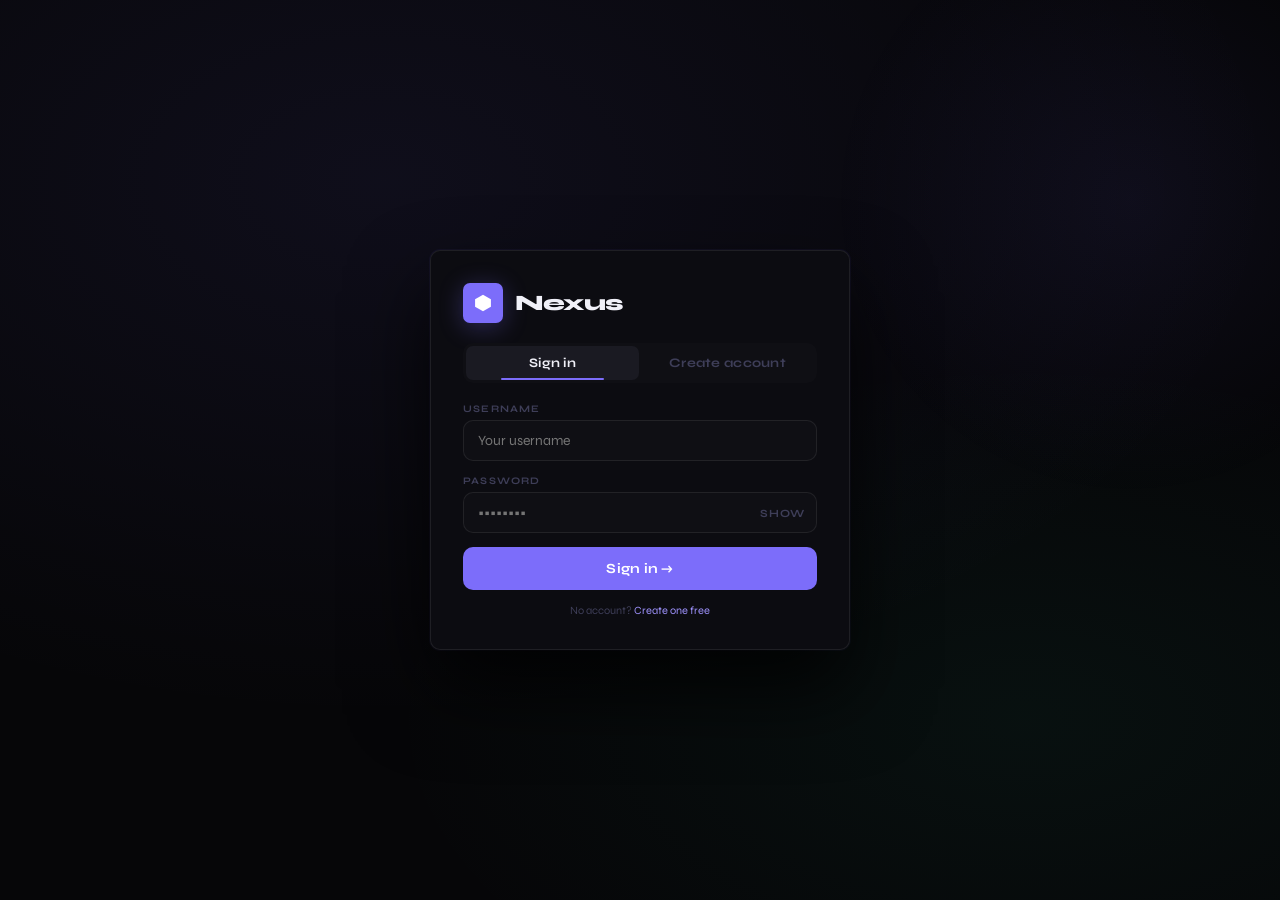
==== index.html @ 411b9c7b "Fix CSS display issue and enhance channel management" ====
<!DOCTYPE html>
<html lang="en">
<head>
<meta charset="UTF-8">
<meta name="viewport" content="width=device-width, initial-scale=1.0">
<meta name="nexus-version" content="__NEXUS_VERSION__">
<title>Nexus</title>
<link href="https://fonts.googleapis.com/css2?family=Syne:wght@400;500;600;700;800&family=DM+Mono:wght@400;500&display=swap" rel="stylesheet">
<style>
:root {
  --bg:#060608; --s1:#0b0b0f; --s2:#0f0f14; --s3:#141419; --s4:#1a1a22;
  --border:rgba(255,255,255,0.04); --border2:rgba(255,255,255,0.08);
  --accent:#7c6dfa; --accent-h:#9d91fb; --glow:rgba(124,109,250,0.2);
  --t1:#f0f0f8; --t2:#7a7a96; --t3:#3e3e58;
  --green:#2dd4a0; --red:#f06b6b; --yellow:#f5b942; --r:8px;
}
*{box-sizing:border-box;margin:0;padding:0}
html,body{height:100%;overflow:hidden}
body{font-family:'Syne',sans-serif;background:var(--bg);color:var(--t1);display:flex;height:100vh}
::-webkit-scrollbar{width:3px}::-webkit-scrollbar-track{background:transparent}::-webkit-scrollbar-thumb{background:rgba(124,109,250,.25);border-radius:9px}::-webkit-scrollbar-thumb:hover{background:rgba(124,109,250,.45)}
/* ── DEBUG OVERLAY ── */
#dbg-overlay{position:fixed;bottom:12px;right:12px;z-index:9999;width:340px;max-height:220px;background:rgba(7,7,10,.92);border:1px solid rgba(108,99,255,.35);border-radius:10px;font-family:'DM Mono',monospace;font-size:10px;color:#8888a0;overflow:hidden;display:none;flex-direction:column;pointer-events:none}
#dbg-overlay.has-logs{pointer-events:auto}
#dbg-title{padding:5px 10px;font-size:9px;font-weight:700;letter-spacing:.1em;text-transform:uppercase;color:rgba(108,99,255,.8);border-bottom:1px solid rgba(108,99,255,.15);display:flex;align-items:center;justify-content:space-between;flex-shrink:0}
#dbg-close{cursor:pointer;color:var(--t3);font-size:11px;pointer-events:auto}
#dbg-close:hover{color:var(--t1)}
#dbg-lines{overflow-y:auto;padding:6px 10px;display:flex;flex-direction:column;gap:2px;flex:1}
.dbg-line{line-height:1.5;word-break:break-all}
.dbg-line.ok{color:#34d399}.dbg-line.warn{color:#fbbf24}.dbg-line.err{color:#f87171}.dbg-line.info{color:#8888a0}

/* ══ AUTH ══ */
#auth-screen{position:fixed;inset:0;z-index:200;background:var(--bg);display:flex;align-items:center;justify-content:center;background-image:radial-gradient(ellipse 70% 60% at 30% 20%,rgba(124,109,250,0.08),transparent),radial-gradient(ellipse 50% 40% at 80% 80%,rgba(45,212,160,0.05),transparent)}
.auth-card{width:420px;max-width:94vw;background:var(--s1);border:1px solid var(--border2);border-radius:20px;padding:32px;display:flex;flex-direction:column;gap:20px;box-shadow:0 40px 80px rgba(0,0,0,.8),0 0 0 1px rgba(124,109,250,.06)}
.auth-logo{display:flex;align-items:center;gap:12px;font-size:22px;font-weight:800;letter-spacing:-1px}
.auth-mark{width:40px;height:40px;background:linear-gradient(135deg,var(--accent),#5a4de0);border-radius:12px;display:flex;align-items:center;justify-content:center;font-size:17px;font-weight:900;color:#fff;box-shadow:0 4px 24px var(--glow)}
.auth-tabs{display:flex;background:var(--s2);border-radius:10px;padding:3px;gap:2px}
.auth-tab{flex:1;padding:9px;text-align:center;font-size:13px;font-weight:700;border-radius:7px;cursor:pointer;color:var(--t3);transition:all .15s;letter-spacing:.02em}
.auth-tab.active{background:var(--s4);color:var(--t1)}
.auth-form{display:none;flex-direction:column;gap:14px}
.auth-form.show{display:flex}
.auth-lbl{font-size:10px;font-weight:700;letter-spacing:.12em;text-transform:uppercase;color:var(--t3);margin-bottom:5px}
.auth-inp{width:100%;background:var(--s2);border:1px solid var(--border2);border-radius:10px;padding:11px 14px;color:var(--t1);font-family:'Syne',sans-serif;font-size:14px;outline:none;transition:border-color .15s,box-shadow .15s}
.auth-inp:focus{border-color:rgba(124,109,250,.5);box-shadow:0 0 0 3px var(--glow)}
.pw-wrap{position:relative}
.pw-wrap .pw-tog{position:absolute;right:12px;top:50%;transform:translateY(-50%);cursor:pointer;color:var(--t3);font-size:11px;font-weight:700;transition:color .13s;user-select:none;letter-spacing:.06em;text-transform:uppercase}
.pw-wrap .pw-tog:hover{color:var(--t2)}

/* pfp upload in signup */
.pfp-upload-row{display:flex;align-items:center;gap:14px}
.pfp-preview{width:56px;height:56px;border-radius:50%;background:var(--s3);border:2px solid var(--border2);display:flex;align-items:center;justify-content:center;font-size:22px;font-weight:700;color:var(--t2);overflow:hidden;flex-shrink:0;cursor:pointer;transition:border-color .15s}
.pfp-preview:hover{border-color:var(--accent)}
.pfp-preview img{width:100%;height:100%;object-fit:cover}
.pfp-upload-info{flex:1}
.pfp-upload-info p{font-size:13px;color:var(--t2);line-height:1.5}
.pfp-upload-info span{font-size:11px;color:var(--t3)}
.pfp-btn{background:var(--s3);border:1px solid var(--border2);border-radius:6px;padding:7px 12px;font-family:'Syne',sans-serif;font-size:12px;font-weight:600;color:var(--t2);cursor:pointer;transition:all .13s;margin-top:6px;display:inline-block}
.pfp-btn:hover{background:var(--s4);color:var(--t1);border-color:var(--border2)}

.av-grid{display:flex;gap:7px;flex-wrap:wrap}
.av-opt{width:38px;height:38px;border-radius:50%;cursor:pointer;display:flex;align-items:center;justify-content:center;font-size:14px;font-weight:700;color:#fff;border:2px solid transparent;transition:all .15s;flex-shrink:0}
.av-opt:hover{transform:scale(1.08)}
.av-opt.sel{border-color:#fff;box-shadow:0 0 0 3px var(--glow)}
.auth-btn{background:linear-gradient(135deg,var(--accent),#5a4de0);color:#fff;border:none;border-radius:10px;padding:13px;font-family:'Syne',sans-serif;font-size:14px;font-weight:700;cursor:pointer;transition:all .2s;letter-spacing:.02em}
.auth-btn:hover{transform:translateY(-1px);box-shadow:0 8px 28px var(--glow)}
.auth-err{font-size:12px;color:var(--red);text-align:center;display:none;background:rgba(240,107,107,.07);border:1px solid rgba(240,107,107,.2);border-radius:8px;padding:8px 12px}
.auth-err.show{display:block}
.auth-hint{font-size:11px;color:var(--t3);text-align:center}
.auth-hint a{color:var(--accent-h);cursor:pointer}
.auth-hint a:hover{text-decoration:underline}


/* ── PROFILE PAGE — full centered modal overlay ── */
#profile-page{position:fixed;inset:0;z-index:170;background:rgba(0,0,0,.72);backdrop-filter:blur(6px);display:none;align-items:center;justify-content:center}
#profile-page.open{display:flex}
.profile-page-card{width:500px;max-width:96vw;max-height:90vh;background:var(--s1);border:1px solid var(--border2);border-radius:20px;overflow:hidden;display:flex;flex-direction:column;box-shadow:0 40px 100px rgba(0,0,0,.7)}
.pp-banner{height:140px;position:relative;flex-shrink:0}
.pp-banner-grad{position:absolute;inset:0}
.pp-close{position:absolute;top:12px;right:12px;width:30px;height:30px;border-radius:50%;background:rgba(0,0,0,.5);border:none;color:#fff;cursor:pointer;display:flex;align-items:center;justify-content:center;font-size:16px;transition:background .13s;z-index:2}
.pp-close:hover{background:rgba(0,0,0,.8)}
.pp-av-wrap{position:relative;padding:0 24px;margin-top:-48px;margin-bottom:6px;display:flex;align-items:flex-end;justify-content:space-between;flex-shrink:0}
.pp-av{width:90px;height:90px;border-radius:50%;border:5px solid var(--s1);background:var(--s3);display:flex;align-items:center;justify-content:center;font-size:34px;font-weight:700;color:#fff;overflow:hidden;flex-shrink:0}
.pp-av img{width:100%;height:100%;object-fit:cover}
.pp-body{padding:0 24px 20px;overflow-y:auto;flex:1}
.pp-name{font-size:22px;font-weight:800;letter-spacing:-.4px;line-height:1.2}
.pp-tag{font-size:11px;color:var(--t3);font-family:'DM Mono',monospace;margin-bottom:10px}
.pp-badges{display:flex;gap:5px;flex-wrap:wrap;margin-bottom:14px}
.pp-badge{font-size:10px;font-weight:700;padding:3px 8px;border-radius:99px;letter-spacing:.05em}
.pp-section{margin-bottom:16px}
.pp-section-title{font-size:10px;font-weight:700;letter-spacing:.1em;text-transform:uppercase;color:var(--t3);margin-bottom:6px}
.pp-bio{font-size:13px;color:var(--t2);line-height:1.65;white-space:pre-wrap;word-break:break-word;background:var(--s2);border-radius:8px;padding:10px 12px}
.pp-socials{display:flex;flex-direction:column;gap:5px}
.pp-social{display:flex;align-items:center;gap:8px;font-size:13px;color:var(--t2);background:var(--s2);padding:8px 12px;border-radius:8px;text-decoration:none;transition:all .12s;border:1px solid var(--border)}
.pp-social:hover{border-color:var(--accent);color:var(--accent)}
.pp-actions{display:flex;gap:8px;padding:16px 24px 22px;border-top:1px solid var(--border);flex-shrink:0}
.pp-sep{height:1px;background:var(--border);margin:4px 0 16px}
/* ── USER HOVER POPUP ── */
.user-hover-popup{position:fixed;z-index:500;width:260px;background:var(--s1);border:1px solid var(--border2);border-radius:14px;box-shadow:0 16px 60px rgba(0,0,0,.7);overflow:hidden;pointer-events:none;opacity:0;transform:translateY(6px);transition:opacity .14s,transform .14s}
.user-hover-popup.show{opacity:1;transform:translateY(0);pointer-events:auto}
.uhp-banner{height:60px;position:relative;flex-shrink:0}
.uhp-av{width:52px;height:52px;border-radius:50%;border:3px solid var(--s1);position:absolute;bottom:-26px;left:14px;background:var(--s3);display:flex;align-items:center;justify-content:center;font-size:20px;font-weight:700;color:#fff;overflow:hidden}
.uhp-av img{width:100%;height:100%;object-fit:cover}
.uhp-body{padding:32px 14px 12px}
.uhp-name{font-size:15px;font-weight:800;letter-spacing:-.3px}
.uhp-tag{font-size:10px;color:var(--t3);font-family:'DM Mono',monospace;margin-bottom:6px}
.uhp-badges{display:flex;gap:4px;flex-wrap:wrap;margin-bottom:8px}
.uhp-bio{font-size:12px;color:var(--t2);line-height:1.5;margin-bottom:10px;max-height:50px;overflow:hidden}
.uhp-view-btn{width:100%;background:var(--s3);border:1px solid var(--border2);border-radius:6px;padding:6px;font-family:'Syne',sans-serif;font-size:12px;font-weight:600;color:var(--t2);cursor:pointer;transition:all .12s}
.uhp-view-btn:hover{background:var(--accent);color:#fff;border-color:transparent}
/* DM textarea fix */
#dm-msg-in{flex:1;background:transparent;border:none;outline:none;color:var(--t1);font-family:'Syne',sans-serif;font-size:13.5px;resize:none;max-height:120px;line-height:1.5;padding:5px 0}
#dm-msg-in::placeholder{color:var(--t3)}
#dm-inp-wrap .inp-box{background:var(--s3);border:1px solid var(--border2);border-radius:var(--r);transition:border-color .15s,box-shadow .15s}
#dm-inp-wrap .inp-box:focus-within{border-color:var(--accent);box-shadow:0 0 0 3px var(--glow)}
#dm-inp-wrap .inp-row{display:flex;align-items:flex-end;gap:6px;padding:7px 10px}
/* Voice call bar (persistent, like voice channel bar) */
#vcall-bar{display:none;padding:8px 14px;background:rgba(108,99,255,.08);border-bottom:1px solid rgba(108,99,255,.2);flex-shrink:0;width:100%}
#vcall-bar.active{display:block}
.vcall-bar-row{display:flex;align-items:center;gap:8px}
.vcall-bar-dot{width:8px;height:8px;border-radius:50%;background:var(--accent);animation:blink 1.5s infinite;flex-shrink:0}
.vcall-bar-label{font-size:11px;font-weight:700;color:var(--accent)}
.vcall-bar-timer{font-size:10px;color:var(--t3);font-family:'DM Mono',monospace;margin-left:4px}
.vcall-bar-members{display:flex;flex-wrap:wrap;gap:5px;margin-top:6px}
.vcall-member-pip{display:flex;align-items:center;gap:4px;background:var(--s3);border:1px solid var(--border);border-radius:99px;padding:3px 8px 3px 4px}
.vcall-pip-av{width:18px;height:18px;border-radius:50%;display:flex;align-items:center;justify-content:center;font-size:9px;font-weight:700;color:#fff;flex-shrink:0;overflow:hidden}
.vcall-pip-av img{width:100%;height:100%;object-fit:cover}
.vcall-pip-nm{font-size:11px;font-weight:600;color:var(--t2)}
.vcall-pip-muted{font-size:10px;opacity:.7}

/* ══ APP ══ */
#app{display:flex;height:100vh;width:100%;opacity:0;transition:opacity .35s}
#app.vis{opacity:1}

/* RAIL */
#rail{width:64px;flex-shrink:0;background:var(--bg);border-right:1px solid var(--border);display:flex;flex-direction:column;align-items:center;padding:12px 0;gap:2px;overflow-y:auto}
.r-logo{width:40px;height:40px;background:linear-gradient(135deg,var(--accent),#5a4de0);border-radius:14px;display:flex;align-items:center;justify-content:center;font-size:16px;font-weight:900;color:#fff;margin-bottom:6px;flex-shrink:0;cursor:pointer;box-shadow:0 4px 20px var(--glow);transition:transform .15s}
.r-logo:hover{transform:scale(1.05)}
.r-sep{width:28px;height:1px;background:var(--border2);margin:5px 0;flex-shrink:0;opacity:.6}
.sv-ic{width:40px;height:40px;border-radius:14px;flex-shrink:0;display:flex;align-items:center;justify-content:center;cursor:pointer;font-size:11px;font-weight:800;color:var(--t2);background:var(--s2);border:1px solid var(--border);transition:all .18s;position:relative;overflow:hidden;letter-spacing:-.5px}
.sv-ic img{width:100%;height:100%;object-fit:cover;border-radius:inherit}
.sv-ic:hover{border-radius:10px;color:var(--t1);background:var(--s3);border-color:var(--border2)}
.sv-ic.act{border-radius:10px;border-color:rgba(124,109,250,.4);color:#fff;background:var(--s3);box-shadow:0 4px 16px var(--glow)}
.sv-pip{position:absolute;left:-8px;top:50%;transform:translateY(-50%) scaleX(0);width:3px;border-radius:0 4px 4px 0;background:var(--t1);transition:all .16s;z-index:2}
.sv-ic:hover .sv-pip{transform:translateY(-50%) scaleX(1);height:8px}
.sv-ic.act .sv-pip{transform:translateY(-50%) scaleX(1);height:20px;background:var(--accent-h)}
.sv-add{width:40px;height:40px;border-radius:14px;border:1.5px dashed var(--border2);display:flex;align-items:center;justify-content:center;cursor:pointer;color:var(--t3);font-size:18px;transition:all .16s;flex-shrink:0}
.sv-add:hover{border-color:var(--accent);color:var(--accent);border-radius:10px;background:rgba(124,109,250,.06)}
.r-discover{width:40px;height:40px;border-radius:14px;border:1px solid var(--border);display:flex;align-items:center;justify-content:center;cursor:pointer;color:var(--t3);font-size:16px;transition:all .16s;flex-shrink:0;background:transparent}
.r-discover:hover{border-color:transparent;color:var(--t2);background:var(--s3);border-radius:10px}
.r-discover.act{background:var(--accent);border-color:transparent;color:#fff;border-radius:10px;box-shadow:0 4px 16px var(--glow)}

/* SIDEBAR */
#sidebar{width:224px;flex-shrink:0;background:var(--s1);border-right:1px solid var(--border);display:flex;flex-direction:column}
.sv-hd{padding:14px 14px 10px;border-bottom:1px solid var(--border);display:flex;align-items:center;justify-content:space-between;cursor:pointer;transition:background .12s}
.sv-hd:hover{background:rgba(255,255,255,.02)}
.sv-hd-name{font-size:13px;font-weight:800;letter-spacing:-.3px;white-space:nowrap;overflow:hidden;text-overflow:ellipsis}
.ch-list{flex:1;overflow-y:auto;padding:6px 0}
.ch-cat{padding:16px 12px 4px;font-size:9px;font-weight:700;letter-spacing:.14em;text-transform:uppercase;color:var(--t3);display:flex;align-items:center;justify-content:space-between}
.cat-add{font-size:14px;opacity:0;transition:opacity .12s;padding:2px;cursor:pointer}
.ch-cat:hover .cat-add{opacity:1}
.ch-it{padding:5px 10px 5px 12px;margin:1px 6px;border-radius:8px;display:flex;align-items:center;gap:6px;cursor:pointer;color:var(--t3);font-size:13px;font-weight:600;transition:background .1s,color .1s,transform .1s}
.ch-it:hover{background:rgba(255,255,255,.04);color:var(--t2);transform:translateX(2px)}
.ch-it.act{background:rgba(124,109,250,.1);color:var(--t1);border:1px solid rgba(124,109,250,.12);transform:translateX(0)}
.ch-it .ico{font-size:12px;color:var(--t3);flex-shrink:0}
.ch-it.act .ico{color:var(--accent-h)}
.un-dot{margin-left:auto;width:7px;height:7px;border-radius:50%;background:var(--accent);display:none;flex-shrink:0}
.ch-it.unread .un-dot{display:block}
.ch-it.unread{color:var(--t1)}
.ch-del-btn{opacity:0;font-size:11px;cursor:pointer;padding:0 2px;transition:opacity .12s;margin-left:2px;color:var(--t3)}
.ch-del-btn:hover{color:var(--red)}
.ch-it:hover .ch-del-btn{opacity:1}
.u-panel{padding:8px;border-top:1px solid var(--border);background:var(--bg);display:flex;align-items:center;gap:8px}
.u-av{width:32px;height:32px;border-radius:50%;display:flex;align-items:center;justify-content:center;font-size:13px;font-weight:700;color:#fff;flex-shrink:0;position:relative;overflow:hidden;cursor:pointer;transition:opacity .12s}
.u-av:hover{opacity:.85}
.u-av img{width:100%;height:100%;object-fit:cover}
.u-dot{position:absolute;bottom:0;right:0;width:9px;height:9px;background:var(--green);border:2px solid var(--bg);border-radius:50%}
.u-dot.idle{background:var(--yellow)}
.u-dot.dnd{background:var(--red)}
.u-dot.invisible{background:var(--t3)}
.status-menu{position:absolute;bottom:52px;left:8px;background:var(--s3);border:1px solid var(--border2);border-radius:12px;padding:5px;z-index:200;min-width:160px;box-shadow:0 12px 40px rgba(0,0,0,.6);display:none}
.status-menu.open{display:block}
.status-opt{padding:8px 10px;font-size:13px;font-weight:600;display:flex;align-items:center;gap:8px;cursor:pointer;border-radius:7px;transition:background .12s}
.status-opt:hover{background:var(--s4)}
.status-dot{width:10px;height:10px;border-radius:50%;flex-shrink:0}
/* pinned messages */
.pin-btn{opacity:0;transition:opacity .12s}
.msg:hover .pin-btn{opacity:1}
.pinned-bar{padding:6px 14px;background:rgba(251,191,36,.06);border-bottom:1px solid rgba(251,191,36,.15);font-size:11px;color:var(--yellow);display:none;align-items:center;gap:6px;cursor:pointer}
.pinned-bar.show{display:flex}
/* invite modal */
.invite-box{background:var(--s3);border:1px solid var(--border2);border-radius:8px;padding:10px 12px;font-family:'DM Mono',monospace;font-size:12px;color:var(--t1);word-break:break-all;margin-bottom:10px}
/* voice message */
.vm-msg{background:var(--s3);border:1px solid var(--border2);border-radius:8px;padding:8px 12px;display:flex;align-items:center;gap:10px;max-width:240px;cursor:pointer}
.vm-play{width:30px;height:30px;border-radius:50%;background:var(--accent);display:flex;align-items:center;justify-content:center;flex-shrink:0;color:#fff}
.vm-wave{flex:1;height:32px;opacity:.7}
.vm-dur{font-size:11px;color:var(--t3);font-family:'DM Mono',monospace}
@keyframes blink{0%,100%{opacity:1}50%{opacity:.3}}
/* friends */
.friend-row{display:flex;align-items:center;gap:10px;padding:8px 0;border-bottom:1px solid var(--border)}
.friend-row:last-child{border-bottom:none}
.friend-av{width:36px;height:36px;border-radius:50%;display:flex;align-items:center;justify-content:center;font-weight:700;font-size:14px;flex-shrink:0;overflow:hidden;position:relative}
.friend-av img{width:100%;height:100%;object-fit:cover}
.friend-status{position:absolute;bottom:0;right:0;width:9px;height:9px;border-radius:50%;border:2px solid var(--bg)}
.friend-name{font-size:14px;font-weight:600;flex:1}
.friend-tag{font-size:11px;color:var(--t3);font-family:'DM Mono',monospace}
/* notifications */
.notif-item{padding:10px 14px;border-bottom:1px solid var(--border);cursor:pointer;transition:background .12s;font-size:13px}
.notif-item:hover{background:var(--s2)}
.notif-item.unread{background:rgba(108,99,255,.06)}
.notif-icon{font-size:18px;flex-shrink:0}
/* notif badge */
.notif-badge,.fr-badge{position:absolute;top:-2px;right:-2px;width:8px;height:8px;border-radius:50%;background:var(--red);border:2px solid var(--bg)}
/* shorts feed */
.short-wrap{display:flex;scroll-snap-align:start;flex-shrink:0;width:100%;aspect-ratio:9/16;position:relative}
/* card clips only the media, not the actions */
.short-card{flex:1;position:relative;background:#000;display:flex;align-items:center;justify-content:center;overflow:visible;border-radius:0}
.short-card-media{position:absolute;inset:0;overflow:hidden;border-radius:inherit}
.short-card iframe,.short-card video{width:100%;height:100%;object-fit:cover;border:none;display:block}
.short-overlay{position:absolute;bottom:0;left:0;right:0;padding:16px 18px 72px;background:linear-gradient(transparent,rgba(0,0,0,.85));color:#fff;pointer-events:none;z-index:2}
.short-caption{font-size:14px;font-weight:600;line-height:1.4;margin-bottom:4px;text-shadow:0 1px 4px rgba(0,0,0,.8)}
.short-author{font-size:12px;opacity:.75;font-family:'DM Mono',monospace;text-shadow:0 1px 3px rgba(0,0,0,.8)}
/* Actions: inside card, absolutely right-edge, outside overflow */
.short-actions{position:absolute;right:-60px;top:50%;transform:translateY(-50%);display:flex;flex-direction:column;gap:8px;align-items:center;z-index:30}
.short-action-btn{display:flex;align-items:center;justify-content:center;cursor:pointer;transition:transform .15s cubic-bezier(.34,1.4,.64,1);background:rgba(15,15,20,.75);border-radius:50%;width:46px;height:46px;border:1px solid rgba(255,255,255,.12);backdrop-filter:blur(8px);color:#fff}
.short-action-btn:hover{transform:scale(1.12);background:rgba(255,255,255,.18)}
.short-action-btn:active{transform:scale(.9)}
.short-action-count{font-size:11px;font-weight:700;color:rgba(255,255,255,.8);letter-spacing:.02em;text-align:center;min-width:40px;margin-bottom:6px}
/* Progress dots */
.shorts-progress{position:absolute;right:4px;top:50%;transform:translateY(-50%);display:flex;flex-direction:column;gap:4px;z-index:10}
.shorts-prog-dot{width:3px;height:3px;border-radius:99px;background:rgba(255,255,255,.35);transition:all .2s;cursor:pointer}
.shorts-prog-dot.act{height:16px;background:#fff}
.short-caption{font-size:14px;font-weight:600;margin-bottom:4px;text-shadow:0 1px 3px rgba(0,0,0,.5)}
.short-author{font-size:12px;opacity:.8}
/* search results */
.search-result{background:var(--s3);border:1px solid var(--border);border-radius:8px;padding:10px 12px;cursor:pointer;transition:background .12s}
.search-result:hover{background:var(--s4)}
.search-result-meta{font-size:11px;color:var(--t3);margin-bottom:4px}
.search-result-text{font-size:13px;color:var(--t2)}
.search-highlight{background:rgba(251,191,36,.3);color:var(--t1);border-radius:2px;padding:0 2px}
/* custom emoji */
.custom-em{width:48px;height:48px;border-radius:6px;cursor:pointer;object-fit:cover;border:1px solid var(--border)}
.custom-em:hover{border-color:var(--accent)}
/* fr-badge inline */
#rail-friends{position:relative}
#rail-notifs{position:relative}
.u-name{font-size:13px;font-weight:700;white-space:nowrap;overflow:hidden;text-overflow:ellipsis}
.u-tag{font-size:10px;color:var(--t3);font-family:'DM Mono',monospace}
.u-acts{display:flex;gap:2px;margin-left:auto}
.ib{width:26px;height:26px;border-radius:5px;border:none;background:transparent;display:flex;align-items:center;justify-content:center;cursor:pointer;color:var(--t2);transition:all .12s}
.ib:hover{background:var(--s3);color:var(--t1)}

/* MAIN */
#main{flex:1;display:flex;flex-direction:column;min-width:0;background:var(--s1)}
.ch-hd{height:50px;border-bottom:1px solid var(--border);flex-shrink:0;display:flex;align-items:center;padding:0 16px;gap:10px;background:var(--s1)}
.ch-hd-nm{font-size:14px;font-weight:800;display:flex;align-items:center;gap:6px;letter-spacing:-.3px}
.ch-hd-nm .hash{color:var(--accent);font-size:16px;opacity:.6}
.ch-div{width:1px;height:18px;background:var(--border2)}
.ch-hd-desc{font-size:12px;color:var(--t2);font-weight:500}
.ch-hd-acts{margin-left:auto;display:flex;gap:3px}

#welcome{flex:1;display:flex;flex-direction:column;align-items:center;justify-content:center;gap:10px;color:var(--t3);text-align:center;padding:40px}
.wl-icon{font-size:44px;margin-bottom:6px}
.wl-title{font-size:20px;font-weight:800;color:var(--t2);letter-spacing:-.5px}
.wl-sub{font-size:13px;line-height:1.7;max-width:280px}

/* ══ DISCOVER ══ */
#discover{flex:1;display:none;flex-direction:column;overflow:hidden}
#discover.show{display:flex}
.disc-hd{padding:24px 24px 0;flex-shrink:0}
.disc-hd h1{font-size:22px;font-weight:800;letter-spacing:-.5px;margin-bottom:4px}
.disc-hd p{font-size:13px;color:var(--t2);margin-bottom:16px}
.disc-search-row{display:flex;gap:10px;margin-bottom:0}
.disc-search{flex:1;background:var(--s3);border:1px solid var(--border2);border-radius:var(--r);padding:10px 14px 10px 38px;color:var(--t1);font-family:'Syne',sans-serif;font-size:14px;outline:none;transition:border-color .15s,box-shadow .15s;background-image:url("data:image/svg+xml,%3Csvg xmlns='http://www.w3.org/2000/svg' width='16' height='16' fill='none' stroke='%23505068' stroke-width='2' viewBox='0 0 24 24'%3E%3Ccircle cx='11' cy='11' r='8'/%3E%3Cline x1='21' y1='21' x2='16.65' y2='16.65'/%3E%3C/svg%3E");background-repeat:no-repeat;background-position:12px center}
.disc-search:focus{border-color:var(--accent);box-shadow:0 0 0 3px var(--glow)}
.disc-search::placeholder{color:var(--t3)}
.disc-filters{display:flex;gap:6px;padding:14px 24px;flex-shrink:0;border-bottom:1px solid var(--border)}
.disc-filter{padding:5px 12px;border-radius:99px;font-size:12px;font-weight:600;cursor:pointer;color:var(--t3);background:var(--s3);border:1px solid var(--border);transition:all .13s}
.disc-filter:hover{color:var(--t2);border-color:var(--border2)}
.disc-filter.active{background:var(--glow);border-color:var(--accent);color:var(--accent-h)}
.disc-body{flex:1;overflow-y:auto;padding:20px 24px}
.disc-section-title{font-size:11px;font-weight:700;letter-spacing:.1em;text-transform:uppercase;color:var(--t3);margin-bottom:12px}
.disc-grid{display:grid;grid-template-columns:repeat(auto-fill,minmax(220px,1fr));gap:12px;margin-bottom:28px}
.disc-card{background:var(--s2);border:1px solid var(--border);border-radius:12px;overflow:hidden;cursor:pointer;transition:all .15s;display:flex;flex-direction:column}
.disc-card:hover{border-color:var(--border2);transform:translateY(-2px);box-shadow:0 8px 24px rgba(0,0,0,.3)}
.disc-card-banner{height:64px;background:linear-gradient(135deg,var(--s3),var(--s4));flex-shrink:0;position:relative;overflow:hidden}
.disc-card-banner-img{width:100%;height:100%;object-fit:cover}
.disc-card-body{padding:12px;flex:1;display:flex;flex-direction:column;gap:6px}
.disc-card-header{display:flex;align-items:flex-end;gap:8px;margin-top:-26px;margin-bottom:4px}
.disc-card-icon{width:42px;height:42px;border-radius:10px;border:3px solid var(--s2);display:flex;align-items:center;justify-content:center;font-size:16px;font-weight:700;color:#fff;flex-shrink:0;overflow:hidden;background:var(--s3)}
.disc-card-icon img{width:100%;height:100%;object-fit:cover}
.disc-card-name{font-size:14px;font-weight:700;letter-spacing:-.2px}
.disc-card-desc{font-size:12px;color:var(--t2);line-height:1.5;flex:1}
.disc-card-footer{display:flex;align-items:center;justify-content:space-between;margin-top:6px}
.disc-card-members{font-size:11px;color:var(--t3);display:flex;align-items:center;gap:4px}
.disc-card-members::before{content:'';display:inline-block;width:6px;height:6px;border-radius:50%;background:var(--green)}
.disc-join-btn{padding:5px 12px;border-radius:6px;font-size:12px;font-weight:700;background:var(--accent);color:#fff;border:none;cursor:pointer;font-family:'Syne',sans-serif;transition:all .13s}
.disc-join-btn:hover{background:var(--accent-h)}
.disc-join-btn.joined{background:var(--s3);color:var(--t2);border:1px solid var(--border)}
.disc-empty{text-align:center;padding:60px 20px;color:var(--t3)}
.disc-empty-icon{font-size:36px;margin-bottom:12px;opacity:.5}
.disc-empty-text{font-size:14px;color:var(--t2);font-weight:600;margin-bottom:6px}
.disc-empty-sub{font-size:12px}

/* CHAT */
#chat-wrap{flex:1;display:none;flex-direction:column;min-height:0}
#chat-wrap.show{display:flex}
#msgs{flex:1;overflow-y:auto;padding:16px 14px;display:flex;flex-direction:column!important;gap:1px;transition:opacity .1s}
#msgs.switching{opacity:0}
.day-sep{display:flex;align-items:center;gap:10px;margin:16px 0 8px;font-size:9px;font-weight:700;letter-spacing:.1em;text-transform:uppercase;color:var(--t3)}
.day-sep::before,.day-sep::after{content:'';flex:1;height:1px;background:var(--border)}
.msg{display:flex;gap:10px;padding:4px 10px;border-radius:8px;transition:background .12s;position:relative}
.msg:hover{background:rgba(255,255,255,.025)}
.msg:hover .m-acts{opacity:1}
.msg.new{animation:msgIn .18s cubic-bezier(.2,.8,.4,1) both}
.m-acts{position:absolute;right:8px;top:-14px;display:flex;gap:2px;background:var(--s3);border:1px solid var(--border2);border-radius:8px;padding:3px;opacity:0;transition:opacity .12s;z-index:5;box-shadow:0 4px 16px rgba(0,0,0,.4)}
.ma{width:26px;height:26px;border-radius:5px;display:flex;align-items:center;justify-content:center;cursor:pointer;color:var(--t2);font-size:14px;transition:all .12s}
.ma:hover{background:var(--s4);color:var(--t1)}
.msg.grouped .m-av{visibility:hidden}
.m-av{width:34px;height:34px;border-radius:50%;flex-shrink:0;display:flex;align-items:center;justify-content:center;font-size:13px;font-weight:700;color:#fff;align-self:flex-start;margin-top:2px;overflow:hidden;cursor:pointer}
.m-av img{width:100%;height:100%;object-fit:cover}
.m-body{flex:1;min-width:0}
.m-head{display:flex;align-items:baseline;gap:8px;margin-bottom:2px}
.m-auth{font-size:13px;font-weight:500;cursor:pointer;letter-spacing:-.1px;font-family:'DM Mono',monospace}
.m-auth:hover{text-decoration:underline}
.m-time{font-size:10px;color:var(--t3);font-family:'DM Mono',monospace}
.m-you{display:inline-block;background:rgba(124,109,250,.2);color:var(--accent-h);font-size:9px;font-weight:700;padding:1px 6px;border-radius:5px;vertical-align:middle;margin-left:4px;letter-spacing:.06em;text-transform:uppercase;border:1px solid rgba(124,109,250,.25)}
.m-txt{font-size:13.5px;color:var(--t1);line-height:1.6;word-break:break-word}
.m-edited{font-size:10px;color:var(--t3);margin-left:6px;font-style:italic}
.m-txt .mention{color:#b4a8ff;background:rgba(124,109,250,.15);padding:1px 4px;border-radius:4px;cursor:pointer;font-weight:600}
.m-txt code{font-family:'DM Mono',monospace;background:var(--s4);padding:2px 6px;border-radius:5px;font-size:11.5px;color:#c4b5fd;border:1px solid var(--border2)}
.m-img{margin-top:7px;max-width:360px;border-radius:var(--r);overflow:hidden;border:1px solid var(--border);cursor:pointer}
.m-img img{display:block;max-width:100%;height:auto}
.m-vid{margin-top:7px;max-width:360px;border-radius:var(--r);overflow:hidden;border:1px solid var(--border)}
.m-vid video{display:block;max-width:100%;height:auto}
.m-file{margin-top:7px;display:inline-flex;align-items:center;gap:10px;background:var(--s3);border:1px solid var(--border);border-radius:var(--r);padding:9px 13px;max-width:300px}
.f-ico{width:34px;height:34px;background:rgba(108,99,255,.12);border:1px solid rgba(108,99,255,.25);border-radius:7px;display:flex;align-items:center;justify-content:center;font-size:15px;flex-shrink:0}
.f-nm{font-size:12px;font-weight:600;color:#a5b4fc;white-space:nowrap;overflow:hidden;text-overflow:ellipsis;max-width:180px}
.f-sz{font-size:10px;color:var(--t3);font-family:'DM Mono',monospace}
.m-reacts{display:flex;flex-wrap:wrap;gap:3px;margin-top:5px}
.react{display:inline-flex;align-items:center;gap:4px;background:var(--s3);border:1px solid var(--border);border-radius:99px;padding:3px 8px;cursor:pointer;font-size:14px;transition:all .12s}
.react:hover{border-color:var(--accent);background:var(--glow);transform:scale(1.06)}
.react.me{background:var(--glow);border-color:var(--accent)}
.react.me:hover{transform:scale(1.08)}
.react.pop{animation:reactPop .2s cubic-bezier(.34,1.4,.64,1) both}
.react span{font-size:11px;color:var(--t2);font-family:'DM Mono',monospace}

/* ── FULL EMOJI PICKER ── */
.emoji-picker-full{
  position:absolute;bottom:calc(100% + 10px);left:0;
  width:320px;background:var(--s2);border:1px solid var(--border2);
  border-radius:14px;box-shadow:0 16px 48px rgba(0,0,0,.6);
  z-index:50;display:none;flex-direction:column;overflow:hidden;
}
.emoji-picker-full.open{display:flex}
.ep-search{padding:10px 10px 0}
.ep-search input{width:100%;background:var(--s3);border:1px solid var(--border2);border-radius:6px;padding:8px 10px;color:var(--t1);font-family:'Syne',sans-serif;font-size:13px;outline:none;transition:border-color .14s}
.ep-search input:focus{border-color:var(--accent)}
.ep-search input::placeholder{color:var(--t3)}
.ep-cats{display:flex;gap:2px;padding:8px 10px 4px;border-bottom:1px solid var(--border);overflow-x:auto;flex-shrink:0}
.ep-cats::-webkit-scrollbar{height:0}
.ep-cat-btn{padding:4px 8px;border-radius:5px;font-size:13px;cursor:pointer;transition:background .12s;flex-shrink:0;color:var(--t3)}
.ep-cat-btn:hover{background:var(--s3);color:var(--t1)}
.ep-cat-btn.active{background:var(--s4);color:var(--t1)}
.ep-grid-wrap{flex:1;overflow-y:auto;padding:8px 10px;max-height:200px}
.ep-section-title{font-size:10px;font-weight:700;letter-spacing:.08em;text-transform:uppercase;color:var(--t3);padding:4px 2px 6px}
.ep-grid{display:flex;flex-wrap:wrap;gap:1px;margin-bottom:8px}
.ep-em{width:34px;height:34px;display:flex;align-items:center;justify-content:center;font-size:20px;cursor:pointer;border-radius:6px;transition:background .1s}
.ep-em:hover{background:var(--s4)}

/* reaction picker popup */
.react-picker{
  position:absolute;bottom:calc(100% + 8px);left:0;
  background:var(--s2);border:1px solid var(--border2);border-radius:10px;
  padding:8px;display:none;flex-wrap:wrap;gap:2px;width:248px;
  z-index:40;box-shadow:0 8px 32px rgba(0,0,0,.5);
}
.react-picker.open{display:flex}
.rp-em{width:32px;height:32px;display:flex;align-items:center;justify-content:center;font-size:18px;cursor:pointer;border-radius:5px;transition:background .1s}
.rp-em:hover{background:var(--s4)}

.ty-bar{height:20px;padding:0 14px;display:flex;align-items:center;gap:6px;font-size:12px;color:var(--t2);flex-shrink:0}
.ty-dots{display:flex;gap:3px}
.ty-dot{width:4px;height:4px;border-radius:50%;background:var(--t2);animation:tdot 1.2s infinite}
.ty-dot:nth-child(2){animation-delay:.2s}.ty-dot:nth-child(3){animation-delay:.4s}
@keyframes tdot{0%,100%{transform:translateY(0)}50%{transform:translateY(-4px)}}
@keyframes slideUp{from{opacity:0;transform:translateY(14px)}to{opacity:1;transform:translateY(0)}}
@keyframes slideDown{from{opacity:0;transform:translateY(-14px)}to{opacity:1;transform:translateY(0)}}
@keyframes popIn{from{opacity:0;transform:translate(-50%,-50%) scale(.88)}to{opacity:1;transform:translate(-50%,-50%) scale(1)}}
@keyframes msgIn{from{opacity:0;transform:translateY(6px)}to{opacity:1;transform:translateY(0)}}
@keyframes fadeIn{from{opacity:0}to{opacity:1}}
@keyframes reactPop{0%{transform:scale(.7)}60%{transform:scale(1.2)}100%{transform:scale(1)}}

/* INPUT */
.inp-wrap{padding:0 14px 14px;flex-shrink:0}
.inp-box{background:var(--s2);border:1px solid var(--border2);border-radius:12px;overflow:visible;transition:border-color .15s,box-shadow .15s;position:relative}
.inp-box:focus-within{border-color:rgba(124,109,250,.4);box-shadow:0 0 0 3px var(--glow)}
.att-prev{display:none;flex-wrap:wrap;gap:5px;padding:8px 10px 0}
.att-prev.show{display:flex}
.att-p{display:flex;align-items:center;gap:5px;background:var(--s3);border:1px solid var(--border);border-radius:6px;padding:4px 7px;font-size:11px;color:var(--t2)}
.att-p img{width:28px;height:28px;object-fit:cover;border-radius:3px}
.att-rm{cursor:pointer;color:var(--t3);font-size:13px;transition:color .12s}
.att-rm:hover{color:var(--red)}
.inp-row{display:flex;align-items:flex-end;gap:6px;padding:8px 10px}
.in-l{display:flex;gap:2px;flex-shrink:0}
.in-act{width:28px;height:28px;border-radius:6px;background:transparent;border:none;display:flex;align-items:center;justify-content:center;cursor:pointer;color:var(--t3);font-size:15px;transition:all .12s}
.in-act:hover{background:var(--s3);color:var(--t1)}
#msg-in{flex:1;background:transparent;border:none;outline:none;color:var(--t1);font-family:'Syne',sans-serif;font-size:13.5px;resize:none;max-height:150px;line-height:1.5;padding:5px 0}
#msg-in::placeholder{color:var(--t3)}
.snd{width:28px;height:28px;border-radius:8px;border:none;background:linear-gradient(135deg,var(--accent),#5a4de0);color:#fff;display:flex;align-items:center;justify-content:center;cursor:pointer;transition:all .15s;flex-shrink:0;opacity:.3}
.snd.on{opacity:1;box-shadow:0 4px 14px var(--glow)}
.snd.on:hover{transform:scale(1.06)}
.ws-bar{display:flex;align-items:center;gap:5px;padding:2px 14px 8px;font-size:10px;font-family:'DM Mono',monospace;color:var(--t3)}
.ws-dot{width:5px;height:5px;border-radius:50%;background:var(--t3);animation:blink 2s infinite}
.ws-dot.connected{background:var(--green)}.ws-dot.connecting{background:var(--yellow)}.ws-dot.error{background:var(--red);animation:none}
@keyframes blink{0%,100%{opacity:1}50%{opacity:.35}}

/* MEMBERS */
#members{width:200px;flex-shrink:0;background:var(--s1);border-left:1px solid var(--border);overflow-y:auto;padding:10px 0}
.mb-cat{padding:12px 12px 4px;font-size:9px;font-weight:700;letter-spacing:.14em;text-transform:uppercase;color:var(--t3)}
.mb-it{padding:5px 8px;margin:1px 6px;border-radius:8px;display:flex;align-items:center;gap:9px;cursor:pointer;transition:all .12s}
.mb-it:hover{background:rgba(255,255,255,.04)}
.mb-av{width:30px;height:30px;border-radius:50%;display:flex;align-items:center;justify-content:center;font-size:12px;font-weight:700;color:#fff;flex-shrink:0;position:relative;overflow:hidden}
.mb-av img{width:100%;height:100%;object-fit:cover}
.mb-st{position:absolute;bottom:0;right:0;width:8px;height:8px;border:2px solid var(--s1);border-radius:50%}
.mb-st.on{background:var(--green)}.mb-st.id{background:var(--yellow)}.mb-st.off{background:var(--t3)}
.mb-nm{font-size:12px;font-weight:700;color:var(--t2);letter-spacing:-.1px}
.mb-it:hover .mb-nm{color:var(--t1)}
.mb-empty{padding:16px 14px;font-size:12px;color:var(--t3);text-align:center}

/* ── ROLE BADGES ── */
.role-badge{display:inline-flex;align-items:center;gap:3px;font-size:9px;font-weight:700;padding:2px 6px;border-radius:99px;letter-spacing:.05em}
.role-badge.owner{background:rgba(245,185,66,.12);color:var(--yellow);border:1px solid rgba(245,185,66,.22)}
.role-badge.mod{background:rgba(45,212,160,.1);color:var(--green);border:1px solid rgba(45,212,160,.2)}
.mb-it .mb-role{margin-left:auto;flex-shrink:0}

/* ── SERVER HEADER DROPDOWN ── */
.sv-hd{position:relative}
.sv-dropdown{position:absolute;top:calc(100% + 4px);left:6px;right:6px;background:var(--s3);border:1px solid var(--border2);border-radius:10px;padding:4px;z-index:50;box-shadow:0 8px 32px rgba(0,0,0,.5);display:none}
.sv-dropdown.open{display:block}
.sv-dd-item{display:flex;align-items:center;gap:9px;padding:8px 10px;border-radius:6px;cursor:pointer;font-size:13px;font-weight:500;color:var(--t2);transition:all .12s}
.sv-dd-item:hover{background:var(--s4);color:var(--t1)}
.sv-dd-item.danger{color:var(--red)}
.sv-dd-item.danger:hover{background:rgba(248,113,113,.1);color:var(--red)}
.sv-dd-item svg{flex-shrink:0;opacity:.7}
.sv-dd-sep{height:1px;background:var(--border);margin:3px 0}
.sv-dd-section{padding:6px 10px 3px;font-size:10px;font-weight:700;letter-spacing:.1em;text-transform:uppercase;color:var(--t3)}

/* ── SERVER SETTINGS MODAL TABS ── */
.sv-stg-tabs{display:flex;gap:0;border-bottom:1px solid var(--border);margin-bottom:18px}
.sv-stg-tab{padding:9px 14px;font-size:13px;font-weight:600;cursor:pointer;color:var(--t3);border-bottom:2px solid transparent;margin-bottom:-1px;transition:all .13s}
.sv-stg-tab:hover{color:var(--t2)}
.sv-stg-tab.active{color:var(--t1);border-bottom-color:var(--accent)}
.sv-stg-pane{display:none}
.sv-stg-pane.active{display:block}

/* ── ROLES MANAGER ── */
.roles-list{display:flex;flex-direction:column;gap:6px;margin-bottom:14px}
.role-row{display:flex;align-items:center;gap:10px;background:var(--s3);border:1px solid var(--border);border-radius:8px;padding:9px 12px}
.role-dot{width:10px;height:10px;border-radius:50%;flex-shrink:0}
.role-row-name{flex:1;font-size:13px;font-weight:600}
.role-row-count{font-size:11px;color:var(--t3);font-family:'DM Mono',monospace}
.role-row-acts{display:flex;gap:4px;margin-left:8px}
.role-act-btn{width:26px;height:26px;border-radius:5px;background:transparent;border:none;cursor:pointer;color:var(--t2);display:flex;align-items:center;justify-content:center;font-size:13px;transition:all .12s}
.role-act-btn:hover{background:var(--s4);color:var(--t1)}
.role-act-btn.del:hover{color:var(--red);background:rgba(248,113,113,.1)}

/* member role assignment in settings */
.member-row{display:flex;align-items:center;gap:10px;padding:7px 0;border-bottom:1px solid var(--border)}
.member-row:last-child{border:none}
.member-row-av{width:30px;height:30px;border-radius:50%;display:flex;align-items:center;justify-content:center;font-size:12px;font-weight:700;color:#fff;flex-shrink:0;overflow:hidden}
.member-row-av img{width:100%;height:100%;object-fit:cover}
.member-row-name{flex:1;font-size:13px;font-weight:600}
.member-row-role{font-size:11px;color:var(--t3)}
.role-select{background:var(--s3);border:1px solid var(--border2);border-radius:5px;padding:4px 8px;color:var(--t1);font-family:'Syne',sans-serif;font-size:12px;outline:none;cursor:pointer}
.role-select:focus{border-color:var(--accent)}

/* perms checklist */
.perm-list{display:flex;flex-direction:column;gap:6px}
.perm-row{display:flex;align-items:center;justify-content:space-between;padding:8px 10px;background:var(--s3);border-radius:7px}
.perm-label{font-size:13px;font-weight:500}
.perm-sub{font-size:11px;color:var(--t3);margin-top:1px}
.toggle-switch{width:36px;height:20px;background:var(--s4);border:1px solid var(--border2);border-radius:99px;position:relative;cursor:pointer;transition:background .15s;flex-shrink:0}
.toggle-switch.on{background:var(--accent);border-color:transparent}
.toggle-switch::after{content:'';position:absolute;width:14px;height:14px;border-radius:50%;background:#fff;top:2px;left:2px;transition:left .15s}
.toggle-switch.on::after{left:18px}

/* kick/ban confirm area */
.danger-zone{background:rgba(248,113,113,.05);border:1px solid rgba(248,113,113,.15);border-radius:8px;padding:12px;margin-top:4px}
.danger-zone-title{font-size:11px;font-weight:700;letter-spacing:.1em;text-transform:uppercase;color:var(--red);margin-bottom:8px}

/* DM PANEL */
#dm-panel{position:fixed;top:0;right:0;bottom:0;width:300px;background:var(--s2);border-left:1px solid var(--border);z-index:60;display:flex;flex-direction:column;transform:translateX(100%);transition:transform .2s cubic-bezier(.34,1.1,.64,1)}
#dm-panel.open{transform:translateX(0)}
.dm-hd{padding:14px;border-bottom:1px solid var(--border);display:flex;align-items:center;justify-content:space-between}
.dm-hd-t{font-size:14px;font-weight:800}
.dm-list{flex:1;overflow-y:auto;padding:6px 0}
.dm-it{padding:8px 12px;display:flex;align-items:center;gap:9px;cursor:pointer;border-radius:8px;margin:2px 6px;transition:background .1s,transform .1s}
.dm-it:hover{background:var(--s3);transform:translateX(2px)}
.dm-it:active{transform:translateX(0)}
.dm-nm{font-size:13px;font-weight:600;color:var(--t2)}
.dm-pv{font-size:11px;color:var(--t3);white-space:nowrap;overflow:hidden;text-overflow:ellipsis}
.dm-it.active{background:var(--s4)}
.dm-it .dm-unread{width:8px;height:8px;border-radius:50%;background:var(--accent);margin-left:auto;flex-shrink:0;display:none}
.dm-it.unread .dm-unread{display:block}
.dm-req-badge{background:var(--accent);color:#fff;font-size:10px;font-weight:700;padding:2px 7px;border-radius:99px;margin-left:auto}
/* DM Chat view inside main panel */
#dm-chat{flex:1;display:none;flex-direction:column;min-height:0}
#dm-chat.show{display:flex}
.dm-chat-hd{height:50px;border-bottom:1px solid var(--border);flex-shrink:0;display:flex;align-items:center;padding:0 14px;gap:9px;background:var(--s1)}
.dm-chat-av{width:28px;height:28px;border-radius:50%;display:flex;align-items:center;justify-content:center;font-size:12px;font-weight:700;color:#fff;flex-shrink:0;overflow:hidden}
.dm-chat-av img{width:100%;height:100%;object-fit:cover}
.dm-chat-name{font-size:14px;font-weight:700}
.dm-pending{display:flex;flex-direction:column;align-items:center;justify-content:center;flex:1;gap:10px;color:var(--t3);text-align:center;padding:30px}
.dm-pending-icon{font-size:36px;opacity:.5}
.dm-pending-title{font-size:15px;font-weight:700;color:var(--t2)}
.dm-pending-sub{font-size:12px;line-height:1.7;max-width:260px}

/* MODALS */
.overlay{position:fixed;inset:0;background:rgba(0,0,0,.7);display:flex;align-items:center;justify-content:center;z-index:100;backdrop-filter:blur(8px);opacity:0;pointer-events:none;transition:opacity .16s}
.overlay.open{opacity:1;pointer-events:all}
.modal{background:var(--s1);border:1px solid var(--border2);border-radius:18px;padding:26px;width:440px;max-width:90vw;transform:scale(.96) translateY(8px);transition:transform .2s cubic-bezier(.34,1.2,.64,1),opacity .16s;opacity:0;box-shadow:0 40px 80px rgba(0,0,0,.7),0 0 0 1px rgba(124,109,250,.06)}
.overlay.open .modal{transform:scale(1) translateY(0);opacity:1}
.modal-t{font-size:18px;font-weight:800;letter-spacing:-.5px;margin-bottom:4px}
.modal-s{font-size:12px;color:var(--t2);margin-bottom:20px}
.m-lbl{font-size:10px;font-weight:700;letter-spacing:.12em;text-transform:uppercase;color:var(--t3);margin-bottom:6px}
.m-inp{width:100%;background:var(--s2);border:1px solid var(--border2);border-radius:10px;padding:10px 13px;color:var(--t1);font-family:'Syne',sans-serif;font-size:13.5px;outline:none;transition:border-color .14s,box-shadow .14s;margin-bottom:12px}
.m-inp:focus{border-color:rgba(124,109,250,.45);box-shadow:0 0 0 3px var(--glow)}
.m-row{display:flex;gap:8px;justify-content:flex-end;margin-top:18px}
.btn-p{background:linear-gradient(135deg,var(--accent),#5a4de0);color:#fff;border:none;border-radius:9px;padding:9px 18px;font-family:'Syne',sans-serif;font-size:13px;font-weight:700;cursor:pointer;transition:all .15s;letter-spacing:.02em}
.btn-p:hover{transform:translateY(-1px);box-shadow:0 6px 20px var(--glow)}
.btn-g{background:transparent;color:var(--t2);border:1px solid var(--border2);border-radius:9px;padding:9px 18px;font-family:'Syne',sans-serif;font-size:13px;font-weight:600;cursor:pointer;transition:all .13s}
.btn-g:hover{background:var(--s3);color:var(--t1);border-color:var(--border2)}
.ct-row{display:flex;gap:8px;margin-bottom:12px}
.ct-opt{flex:1;background:var(--s3);border:1px solid var(--border);border-radius:7px;padding:9px;cursor:pointer;font-size:13px;font-weight:600;text-align:center;transition:all .13s;color:var(--t2)}
.ct-opt.sel{background:var(--glow);border-color:var(--accent);color:var(--t1)}

/* TOAST */
#toasts{position:fixed;bottom:20px;left:50%;transform:translateX(-50%);z-index:999;display:flex;flex-direction:column;gap:7px;pointer-events:none}
.toast{background:var(--s3);border:1px solid var(--border2);border-radius:var(--r);padding:8px 16px;font-size:12px;font-weight:500;color:var(--t1);box-shadow:0 4px 24px rgba(0,0,0,.6);white-space:nowrap;animation:tin .18s ease,tout .2s ease 2.8s forwards}
@keyframes tin{from{opacity:0;transform:translateY(6px)}to{opacity:1;transform:none}}
@keyframes tout{to{opacity:0;transform:translateY(6px)}}
#banner{background:rgba(251,191,36,.08);border-bottom:1px solid rgba(251,191,36,.2);padding:6px 14px;font-size:11px;color:var(--yellow);text-align:center;font-family:'DM Mono',monospace;display:none;flex-shrink:0}
#banner.show{display:block}
#file-in,#pfp-file-in,#sv-icon-in{display:none}
#lightbox{position:fixed;inset:0;background:rgba(0,0,0,.92);z-index:300;display:none;align-items:center;justify-content:center;cursor:zoom-out}
#lightbox.open{display:flex}
#lightbox img{max-width:90vw;max-height:90vh;border-radius:var(--r);box-shadow:0 20px 60px rgba(0,0,0,.8)}

/* profile modal */
.profile-modal-av{width:80px;height:80px;border-radius:50%;margin:0 auto 16px;display:flex;align-items:center;justify-content:center;font-size:30px;font-weight:700;color:#fff;overflow:hidden;cursor:pointer;border:3px solid var(--border2);transition:border-color .15s;position:relative}
.profile-modal-av:hover{border-color:var(--accent)}
.profile-modal-av img{width:100%;height:100%;object-fit:cover}
.profile-modal-av .av-overlay{position:absolute;inset:0;background:rgba(0,0,0,.5);display:flex;align-items:center;justify-content:center;opacity:0;transition:opacity .15s;font-size:11px;font-weight:700;color:#fff}
.profile-modal-av:hover .av-overlay{opacity:1}

/* ── DM VIEW: hide server chrome ── */
body.in-dm #vcall-bar { display:none !important; }
body.in-dm #banner:not(.show) { display:none !important; }
body.in-dm #pinned-bar { display:none !important; }
body.in-dm #voice-bar { display:none !important; }

/* ════════════════════════════════════════════════
   ✦  NEXUS POLISH LAYER  — visual refinements
   ════════════════════════════════════════════════ */

/* ── Noise texture overlay for atmospheric depth ── */
body::before {
  content:'';
  position:fixed;inset:0;z-index:0;pointer-events:none;
  background-image:url("data:image/svg+xml,%3Csvg viewBox='0 0 256 256' xmlns='http://www.w3.org/2000/svg'%3E%3Cfilter id='noise'%3E%3CfeTurbulence type='fractalNoise' baseFrequency='0.9' numOctaves='4' stitchTiles='stitch'/%3E%3C/filter%3E%3Crect width='100%25' height='100%25' filter='url(%23noise)' opacity='0.04'/%3E%3C/svg%3E");
  background-repeat:repeat;
  background-size:128px 128px;
  opacity:.5;
}

/* ── Refined scrollbars throughout ── */
* { scrollbar-width: thin; scrollbar-color: rgba(124,109,250,.2) transparent; }
::-webkit-scrollbar { width:3px; height:3px }
::-webkit-scrollbar-track { background:transparent }
::-webkit-scrollbar-thumb { background:rgba(124,109,250,.22); border-radius:99px; transition:background .2s }
::-webkit-scrollbar-thumb:hover { background:rgba(124,109,250,.5) }

/* ── Active/press states on all interactive buttons ── */
.btn-p:active { transform:translateY(1px) !important; box-shadow:none !important; }
.btn-g:active { transform:translateY(1px) !important; }
.auth-btn:active { transform:translateY(1px) !important; box-shadow:none !important; }
.ib:active { transform:scale(.88) !important; }
.snd.on:active { transform:scale(.92) !important; }
.disc-join-btn:active { transform:scale(.94) !important; }
.sv-ic:active { transform:scale(.92) !important; }
.ch-it:active { transform:translateX(1px) !important; }
.ma:active { transform:scale(.9) !important; }

/* ── Logo: subtle breathe/glow pulse ── */
.r-logo {
  animation: logoBreath 4s ease-in-out infinite;
}
@keyframes logoBreath {
  0%, 100% { box-shadow: 0 4px 20px var(--glow); }
  50%       { box-shadow: 0 4px 32px rgba(124,109,250,.45), 0 0 0 1px rgba(124,109,250,.12); }
}
.r-logo:hover { animation:none; transform:scale(1.08) !important; box-shadow:0 6px 28px rgba(124,109,250,.55); }

/* ── Auth: animated gradient blobs ── */
#auth-screen::after {
  content:'';
  position:absolute;
  width:600px;height:600px;
  background:radial-gradient(circle, rgba(124,109,250,.07) 0%, transparent 70%);
  border-radius:50%;
  animation:blobFloat 8s ease-in-out infinite;
  pointer-events:none;
  top:-100px;right:-150px;
}
@keyframes blobFloat {
  0%,100% { transform: translate(0,0) scale(1); }
  33%      { transform: translate(-30px, 20px) scale(1.05); }
  66%      { transform: translate(20px,-30px) scale(.96); }
}

/* ── Auth card: smoother entrance ── */
.auth-card {
  animation: cardIn .4s cubic-bezier(.34,1.2,.64,1) both;
}
@keyframes cardIn {
  from { opacity:0; transform:translateY(18px) scale(.97); }
  to   { opacity:1; transform:none; }
}

/* ── Auth inputs: more responsive focus ring ── */
.auth-inp:focus {
  border-color:rgba(124,109,250,.6) !important;
  box-shadow:0 0 0 3px rgba(124,109,250,.15), 0 0 0 1px rgba(124,109,250,.3) !important;
}
.m-inp:focus {
  border-color:rgba(124,109,250,.5) !important;
  box-shadow:0 0 0 3px rgba(124,109,250,.12), 0 0 0 1px rgba(124,109,250,.25) !important;
}
.inp-box:focus-within {
  border-color:rgba(124,109,250,.45) !important;
  box-shadow:0 0 0 3px rgba(124,109,250,.1), 0 2px 8px rgba(0,0,0,.3) !important;
}

/* ── Auth tab indicator: underline slide instead of flat bg ── */
.auth-tab { position:relative; overflow:hidden; }
.auth-tab::after {
  content:'';
  position:absolute;
  bottom:0;left:50%;right:50%;
  height:2px;
  background:var(--accent);
  border-radius:99px;
  transition:left .2s ease, right .2s ease;
}
.auth-tab.active::after { left:20%;right:20%; }

/* ── Welcome screen: richer empty state ── */
.wl-icon {
  font-size:52px;
  opacity:1 !important;
  background:linear-gradient(135deg, var(--accent), var(--green));
  -webkit-background-clip:text;
  -webkit-text-fill-color:transparent;
  background-clip:text;
  filter:drop-shadow(0 4px 16px rgba(124,109,250,.3));
  animation:wlPulse 3s ease-in-out infinite;
}
@keyframes wlPulse {
  0%,100% { filter:drop-shadow(0 4px 16px rgba(124,109,250,.3)); }
  50%      { filter:drop-shadow(0 4px 24px rgba(45,212,160,.4)); }
}
.wl-title {
  background:linear-gradient(135deg, var(--t1) 30%, var(--t2));
  -webkit-background-clip:text;
  -webkit-text-fill-color:transparent;
  background-clip:text;
}

/* ── Message entrance: snappier spring ── */
@keyframes msgIn {
  from { opacity:0; transform:translateY(8px) scale(.99); }
  to   { opacity:1; transform:none; }
}
.msg.new { animation:msgIn .22s cubic-bezier(.22,1,.36,1) both; }

/* ── Message hover: left accent bar ── */
.msg { border-left:2px solid transparent; padding-left:8px !important; transition:background .1s, border-color .12s; }
.msg:hover { background:rgba(255,255,255,.028) !important; border-left-color:rgba(124,109,250,.18); }

/* ── Message action bar: spring pop ── */
.m-acts { transform-origin:bottom right; }
.msg:hover .m-acts { animation:actsIn .15s cubic-bezier(.34,1.3,.64,1) both; }
@keyframes actsIn {
  from { opacity:0; transform:scale(.85) translateY(4px); }
  to   { opacity:1; transform:none; }
}

/* ── Reaction pop: bouncier ── */
@keyframes reactPop {
  0%   { transform:scale(.5) rotate(-8deg); }
  55%  { transform:scale(1.25) rotate(4deg); }
  80%  { transform:scale(.95); }
  100% { transform:scale(1); }
}

/* ── Typing dots: smoother wave ── */
@keyframes tdot {
  0%,100% { transform:translateY(0); opacity:.5; }
  50%     { transform:translateY(-5px); opacity:1; }
}
.ty-dot { animation-timing-function:cubic-bezier(.4,0,.6,1) !important; }

/* ── Send button: more dynamic ── */
.snd { transition:all .18s cubic-bezier(.34,1.2,.64,1) !important; }
.snd.on { box-shadow:0 4px 16px rgba(124,109,250,.4), 0 2px 6px rgba(0,0,0,.3) !important; }
.snd.on:hover { transform:scale(1.1) rotate(-5deg) !important; box-shadow:0 6px 22px rgba(124,109,250,.55) !important; }

/* ── Channel header: gradient underline separator ── */
.ch-hd {
  border-bottom:none !important;
  box-shadow:0 1px 0 0 rgba(255,255,255,.04), 0 2px 8px rgba(0,0,0,.2);
}
.ch-hd-nm { letter-spacing:-.4px; }
.ch-hd-nm .hash { opacity:.8 !important; }

/* ── Channel items: cleaner active state ── */
.ch-it { transition:background .1s, color .1s, transform .12s, border-color .12s !important; }
.ch-it.act {
  background:linear-gradient(90deg, rgba(124,109,250,.12), rgba(124,109,250,.06)) !important;
  border:1px solid rgba(124,109,250,.18) !important;
}
.ch-it.act .ico { color:var(--accent) !important; }

/* ── Server icon pill indicator: smoother ── */
.sv-pip { transition:all .2s cubic-bezier(.34,1.3,.64,1) !important; }
.sv-ic:hover .sv-pip { height:10px !important; }
.sv-ic.act .sv-pip { height:22px !important; background:linear-gradient(to bottom, var(--accent-h), var(--accent)) !important; }
.sv-ic.act { box-shadow:0 4px 20px rgba(124,109,250,.3), inset 0 1px 0 rgba(255,255,255,.06) !important; }

/* ── Modal: more spring-like entrance ── */
@keyframes modalIn {
  from { opacity:0; transform:scale(.93) translateY(12px); }
  to   { opacity:1; transform:none; }
}
.overlay.open .modal {
  animation:modalIn .28s cubic-bezier(.34,1.2,.64,1) both !important;
  transform:none !important;
}

/* ── Toast: colored left border variants + smoother animation ── */
@keyframes tin {
  from { opacity:0; transform:translateX(-50%) translateY(10px) scale(.95); }
  to   { opacity:1; transform:translateX(-50%) translateY(0) scale(1); }
}
@keyframes tout {
  to { opacity:0; transform:translateX(-50%) translateY(8px) scale(.95); }
}
#toasts { left:50% !important; transform:none !important; }
.toast {
  transform:translateX(-50%);
  border-left:3px solid rgba(124,109,250,.6) !important;
  backdrop-filter:blur(8px);
  background:rgba(20,20,26,.92) !important;
  animation:tin .22s cubic-bezier(.34,1.1,.64,1), tout .2s ease 2.8s forwards !important;
}
.toast.ok  { border-left-color:var(--green)  !important; }
.toast.err { border-left-color:var(--red)    !important; }
.toast.warn{ border-left-color:var(--yellow) !important; }

/* ── Connection status dot: cleaner pulse ── */
.ws-dot.connected {
  background:var(--green) !important;
  box-shadow:0 0 0 0 rgba(45,212,160,.4);
  animation:connPulse 2.5s ease-in-out infinite !important;
}
@keyframes connPulse {
  0%,100% { box-shadow:0 0 0 0 rgba(45,212,160,.4); }
  50%     { box-shadow:0 0 0 4px rgba(45,212,160,0); }
}
.ws-dot.connecting {
  background:var(--yellow) !important;
  animation:blink 0.8s ease-in-out infinite !important;
}

/* ── Voice call bar: glassy look ── */
#vcall-bar {
  background:linear-gradient(90deg, rgba(108,99,255,.1), rgba(108,99,255,.05)) !important;
  backdrop-filter:blur(4px);
}

/* ── DM panel: smoother slide + shadow ── */
#dm-panel { box-shadow:-20px 0 60px rgba(0,0,0,.4); }
#dm-panel.open { box-shadow:-20px 0 60px rgba(0,0,0,.6); }

/* ── User panel bottom: subtle elevated bg ── */
.u-panel {
  background:linear-gradient(0deg, var(--bg), var(--s1)) !important;
  box-shadow:0 -1px 0 var(--border);
  border-top:none !important;
}

/* ── Profile page: smoother open ── */
#profile-page.open .profile-page-card {
  animation:modalIn .3s cubic-bezier(.34,1.2,.64,1) both;
}

/* ── User hover popup: cleaner reveal ── */
.user-hover-popup { 
  transition:opacity .18s ease, transform .18s cubic-bezier(.34,1.2,.64,1) !important;
}

/* ── Discover cards: deeper shadow on hover ── */
.disc-card { 
  transition:all .2s cubic-bezier(.34,1.1,.64,1) !important;
  box-shadow:0 2px 8px rgba(0,0,0,.2);
}
.disc-card:hover {
  transform:translateY(-4px) !important;
  box-shadow:0 16px 40px rgba(0,0,0,.4), 0 0 0 1px rgba(124,109,250,.08) !important;
  border-color:rgba(124,109,250,.2) !important;
}

/* ── Inline code: extra refinement ── */
.m-txt code { 
  background:rgba(20,20,28,.8) !important;
  border:1px solid rgba(124,109,250,.2) !important;
  color:#c4b5fd !important;
  letter-spacing:-.3px;
}

/* ── Reply/mention badge: pulse on new ── */
.m-you { letter-spacing:.08em; }

/* ── Toggle switch: smoother thumb ── */
.toggle-switch::after { transition:left .18s cubic-bezier(.34,1.3,.64,1) !important; box-shadow:0 1px 4px rgba(0,0,0,.3) !important; }
.toggle-switch { transition:background .18s ease !important; }

/* ── Role badges: subtle glow ── */
.role-badge.owner { box-shadow:0 0 8px rgba(245,185,66,.1); }
.role-badge.mod   { box-shadow:0 0 8px rgba(45,212,160,.1); }

/* ── Pinned message bar: left glow line ── */
.pinned-bar { border-left:3px solid rgba(251,191,36,.4) !important; padding-left:11px !important; }

/* ── Day separator: gradient fade ── */
.day-sep::before,.day-sep::after {
  background:linear-gradient(90deg, transparent, var(--border2), transparent) !important;
}

/* ── App fade-in: slightly longer to feel intentional ── */
#app { transition:opacity .5s cubic-bezier(.4,0,.2,1) !important; }

/* ── Overlay backdrop: quicker blur in ── */
.overlay { backdrop-filter:blur(0px); transition:opacity .18s, backdrop-filter .22s !important; }
.overlay.open { backdrop-filter:blur(10px) !important; }

/* ── Reaction counter font ── */
.react span { font-variant-numeric:tabular-nums; }

/* ── DM item active: accent left bar ── */
.dm-it.active {
  background:rgba(124,109,250,.1) !important;
  border-left:2px solid var(--accent);
  padding-left:10px;
}

/* ── Button: gradient border effect on ghost btn hover ── */
.btn-g:hover { 
  border-color:rgba(124,109,250,.2) !important;
  color:var(--t1) !important;
}

/* ── File attachment: hover glow ── */
.m-file:hover { border-color:rgba(124,109,250,.25) !important; background:rgba(124,109,250,.05) !important; transition:all .15s; }

/* ── Auth mark: livelier gradient ── */
.auth-mark { background: #7c6dfa; animation: none; }
.r-logo {
  background: #7c6dfa !important;
  animation: none !important;
}
@keyframes gradShift {
  0%,100% { background-position:0% 50%; }
  50%     { background-position:100% 50%; }
}

/* ── Smooth rail icon transitions ── */
.sv-ic { transition:all .2s cubic-bezier(.34,1.2,.64,1) !important; }
.sv-ic:hover { transform:scale(1.05) !important; }
.sv-add { transition:all .2s cubic-bezier(.34,1.2,.64,1) !important; }
.sv-add:hover { transform:scale(1.08) !important; }

/* ── Voice call pip: subtle pulse when speaking ── */
.vcall-bar-dot { 
  box-shadow:0 0 0 0 rgba(124,109,250,.5);
  animation:vcDot 1.5s ease-in-out infinite !important;
}
@keyframes vcDot {
  0%,100% { box-shadow:0 0 0 0 rgba(124,109,250,.5); }
  50%     { box-shadow:0 0 0 6px rgba(124,109,250,0); }
}

/* ── Avatar border glow on hover ── */
.pp-av { transition:box-shadow .2s ease !important; }
.pp-av:hover { box-shadow:0 0 0 3px rgba(124,109,250,.3) !important; }

/* ── Modal title: tighter tracking ── */
.modal-t { letter-spacing:-.6px; }

/* ── Notification item: left accent on unread ── */
.notif-item.unread { border-left:2px solid rgba(124,109,250,.4) !important; }


/* ── Notification item: left accent on unread ── */
.notif-item.unread { border-left:2px solid rgba(124,109,250,.4) !important; }


/* ══ BUTTERY SMOOTH ANIMATIONS ══ */
/* Consistent spring easing across all interactions */
* { -webkit-font-smoothing: antialiased; -moz-osx-font-smoothing: grayscale; }

/* Message hover: smoother */
.msg { transition: background .18s ease, transform .12s cubic-bezier(.34,1.2,.64,1) !important; }
.msg:hover { transform: translateX(1px); }

/* Channel item: spring hover */
.ch-it { transition: background .14s ease, color .14s ease !important; }

/* Server icons: spring scale */
.sv-ic { transition: all .18s cubic-bezier(.34,1.2,.64,1) !important; }
.r-discover { transition: all .18s cubic-bezier(.34,1.2,.64,1) !important; }

/* Rail DMs: spring */
.rail-dm-av { transition: all .2s cubic-bezier(.34,1.3,.64,1) !important; }
.rail-dm-av:hover { transform: scale(1.08) !important; }

/* Buttons: fast spring */
.btn-p, .btn-g, .auth-btn { transition: all .16s cubic-bezier(.34,1.2,.64,1) !important; }
.btn-p:hover, .auth-btn:hover { transform: translateY(-1px); }
.btn-p:active, .auth-btn:active { transform: translateY(0) scale(.97); }

/* Modal entrance */
@keyframes modalSpring {
  from { opacity:0; transform:translate(-50%,-50%) scale(.94) translateY(10px); }
  to   { opacity:1; transform:translate(-50%,-50%) scale(1)   translateY(0); }
}
.modal { animation: modalSpring .22s cubic-bezier(.34,1.2,.64,1) both !important; }

/* Message action bar: spring pop */
@keyframes actsSpring {
  from { opacity:0; transform:scale(.85) translateY(4px); }
  to   { opacity:1; transform:scale(1) translateY(0); }
}
.m-acts { transition: opacity .12s ease !important; }
.msg:hover .m-acts { animation: actsSpring .18s cubic-bezier(.34,1.4,.64,1) both !important; }

/* Reaction pop: bouncier */
@keyframes reactBounce {
  0%   { transform:scale(0) rotate(-10deg); }
  60%  { transform:scale(1.25) rotate(3deg); }
  100% { transform:scale(1) rotate(0); }
}
.react.pop { animation: reactBounce .22s cubic-bezier(.34,1.5,.64,1) both !important; }

/* Overlay open: fade+scale */
.overlay.open { animation: overlayIn .18s ease both; }
@keyframes overlayIn { from { opacity:0; } to { opacity:1; } }

/* App visibility: smoother fade-in */
#app { transition: opacity .4s cubic-bezier(.4,0,.2,1) !important; }

/* Toasts: spring entrance */
@keyframes toastIn {
  from { opacity:0; transform:translateX(-50%) translateY(10px) scale(.94); }
  to   { opacity:1; transform:translateX(-50%) translateY(0) scale(1); }
}
.toast { animation: toastIn .22s cubic-bezier(.34,1.3,.64,1) both !important; }

/* Input box focus: smooth glow */
.inp-box { transition: border-color .2s ease, box-shadow .2s ease !important; }

/* Home screen cards */
.home-card { transition: all .2s cubic-bezier(.34,1.2,.64,1) !important; }
.home-card:hover { transform: translateY(-2px) scale(1.01) !important; }

/* Home rows */
.home-row { transition: background .14s ease !important; }

/* Disc cards */
.disc-card { transition: all .2s cubic-bezier(.34,1.2,.64,1) !important; }
.disc-card:hover { transform: translateY(-3px) !important; box-shadow: 0 12px 32px rgba(0,0,0,.4) !important; }

/* Member items */
.mb-it { transition: background .14s ease, transform .14s cubic-bezier(.34,1.2,.64,1) !important; }
.mb-it:hover { transform: translateX(2px) !important; }

/* DM items */
.dm-it { transition: background .14s ease, transform .14s cubic-bezier(.34,1.2,.64,1) !important; }
.dm-it:hover { transform: translateX(2px) !important; }

/* Scroll: smooth everywhere */
#msgs, #dm-msgs, .ch-list, #members, #dm-list, .disc-body { scroll-behavior: smooth; }

/* View transition */
#home-screen, #chat-wrap, #dm-chat, #discover, #friends-view {
  animation: viewIn .18s cubic-bezier(.4,0,.2,1) both;
}
@keyframes viewIn {
  from { opacity:0; transform:translateY(4px); }
  to   { opacity:1; transform:translateY(0); }
}


/* Video/attachment stacking fix */
.m-atts { display: flex; flex-direction: column; gap: 6px; margin-top: 4px; }
.m-atts .m-vid, .m-atts .m-img, .m-atts .m-file, .m-atts .audio-att { margin-top: 0 !important; }
.m-vid { max-width: 360px; }


/* Attachment loading placeholder */
.att-loading { opacity: 0.7; animation: attPulse 1.2s ease-in-out infinite; }
@keyframes attPulse { 0%,100%{opacity:0.5} 50%{opacity:1} }

/* NEXUS IDENTITY removed */

/* New accent: teal not purple */
:root {
  --accent: #7c6dfa;
  --accent-h: #9d91fb;
  --glow: rgba(124,109,250,0.2);
  --glow2: rgba(124,109,250,0.08);
}

/* Rail: tighter, sharper */
#rail { width:56px!important; padding:10px 0!important; gap:3px!important; background:#060608!important; }

/* Server icons: square not squircle */
.sv-ic { border-radius:5px!important; width:38px!important; height:38px!important; font-size:10px!important; font-weight:900!important; font-family:'DM Mono',monospace!important; border:1px solid transparent!important; background:rgba(255,255,255,0.04)!important; color:var(--t2)!important; }
.sv-ic:hover { border-radius:5px!important; background:rgba(255,255,255,0.07)!important; border-color:var(--border2)!important; color:var(--t1)!important; }
.sv-ic.act { border-radius:5px!important; background:rgba(124,109,250,0.1)!important; border-color:rgba(124,109,250,0.35)!important; color:var(--accent-h)!important; box-shadow:none!important; }

/* Kill Discord pill, use left border on active */
.sv-pip { display:none!important; }
.sv-ic { position:relative; overflow:visible!important; }
.sv-ic.act::after { content:''; position:absolute; left:-9px; top:22%; bottom:22%; width:3px; background:var(--accent); border-radius:0 3px 3px 0; }
.sv-ic:hover::after { content:''; position:absolute; left:-9px; top:30%; bottom:30%; width:2px; background:rgba(255,255,255,0.2); border-radius:0 2px 2px 0; }

/* Logo */
.r-logo { width:38px!important; height:38px!important; border-radius:5px!important; background:var(--accent)!important; background-image:none!important; animation:none!important; box-shadow:none!important; }
.r-logo:hover { transform:scale(1.05)!important; }

/* Discover/friends/shorts */
.r-discover { width:38px!important; height:38px!important; border-radius:5px!important; border:1px solid transparent!important; background:rgba(255,255,255,0.03)!important; }
.r-discover:hover { border-radius:5px!important; background:rgba(255,255,255,0.07)!important; border-color:var(--border2)!important; }
.r-discover.act { border-radius:5px!important; background:rgba(124,109,250,0.12)!important; border-color:rgba(124,109,250,0.3)!important; color:var(--accent-h)!important; box-shadow:none!important; }

/* Create server */
.sv-add { width:38px!important; height:38px!important; border-radius:5px!important; font-size:20px!important; }
.sv-add:hover { border-radius:5px!important; background:rgba(124,109,250,0.06)!important; border-color:var(--accent)!important; color:var(--accent)!important; }

/* Separator */
.r-sep { width:22px!important; opacity:0.35!important; }

/* Sidebar */
#sidebar { width:216px!important; background:#090910!important; }

/* Server header */
.sv-hd { padding:16px 14px 14px!important; }
.sv-hd-name { font-size:14px!important; font-weight:800!important; letter-spacing:-0.4px!important; }

/* Channel items — no Discord pill, left bar on active */
.ch-it { border-radius:3px!important; margin:1px 8px!important; padding:5px 10px!important; font-size:12.5px!important; font-weight:500!important; border:none!important; position:relative; }
.ch-it::before { content:''; position:absolute; left:0; top:25%; bottom:25%; width:0; background:var(--accent); border-radius:0 2px 2px 0; transition:width 0.1s; }
.ch-it:hover { background:rgba(255,255,255,0.035)!important; color:var(--t2)!important; transform:none!important; }
.ch-it.act { background:rgba(124,109,250,0.07)!important; color:var(--t1)!important; border:none!important; transform:none!important; }
.ch-it.act::before { width:2px; }
.ch-it.unread { color:var(--t1)!important; }
.ch-it .ico { font-size:10px!important; opacity:0.5!important; }
.ch-it.act .ico { color:var(--accent)!important; opacity:0.7!important; }

/* Category labels */
.ch-cat { color:rgba(255,255,255,0.18)!important; font-size:9px!important; letter-spacing:0.12em!important; }

/* User panel */
.u-panel { background:#060608!important; border-top:1px solid var(--border)!important; }
.u-av { border-radius:5px!important; }
.u-dot { border-radius:2px!important; width:8px!important; height:8px!important; border-color:#060608!important; }

/* Message avatars: square */
.m-av { border-radius:5px!important; }
.mb-av { border-radius:5px!important; }
.mb-st { border-radius:2px!important; border-color:#090910!important; }

/* Channel header */
.ch-hd { background:#07070d!important; height:48px!important; border-bottom:1px solid var(--border)!important; }
.ch-hd-nm .hash { color:var(--accent)!important; opacity:0.6!important; font-size:13px!important; }
.ch-hd-nm { font-size:13px!important; font-weight:700!important; }

/* Input box */
.inp-box { border-radius:7px!important; background:rgba(255,255,255,0.035)!important; border:1px solid var(--border2)!important; }
.inp-box:focus-within { border-color:rgba(124,109,250,0.3)!important; box-shadow:0 0 0 3px rgba(124,109,250,0.08)!important; }

/* Send button */
.snd { border-radius:5px!important; background:var(--accent)!important; background-image:none!important; }
.snd.on { box-shadow:0 2px 12px rgba(124,109,250,0.35)!important; }
.snd.on:hover { transform:scale(1.06) rotate(0deg)!important; box-shadow:0 4px 18px rgba(124,109,250,0.5)!important; }

/* Buttons */
.btn-p { background:var(--accent)!important; background-image:none!important; }
.btn-p:hover { background:var(--accent-h)!important; }
.auth-btn { background:var(--accent)!important; background-image:none!important; }
.auth-btn:hover { background:var(--accent-h)!important; }
.disc-join-btn { background:var(--accent)!important; }
.disc-join-btn:hover { background:var(--accent-h)!important; }

/* Auth */
.auth-card { border-radius:10px!important; background:#0c0c11!important; }
.auth-mark { background:var(--accent)!important; background-image:none!important; border-radius:7px!important; animation:none!important; box-shadow:0 4px 24px rgba(124,109,250,0.3)!important; }
.auth-tab.active::after { background:var(--accent)!important; }
.auth-inp:focus { border-color:rgba(124,109,250,0.4)!important; box-shadow:0 0 0 3px rgba(124,109,250,0.08)!important; }

/* Modals */
.modal { border-radius:10px!important; }

/* Reactions */
.react.me { background:rgba(124,109,250,0.12)!important; border-color:rgba(124,109,250,0.3)!important; }
.react:hover { border-color:var(--accent)!important; background:rgba(124,109,250,0.08)!important; }

/* Discover */
.disc-card { border-radius:7px!important; }
.disc-filter.active { background:rgba(124,109,250,0.1)!important; border-color:rgba(124,109,250,0.3)!important; color:var(--accent-h)!important; }

/* Scrollbar */
::-webkit-scrollbar-thumb { background:rgba(124,109,250,0.18)!important; }
::-webkit-scrollbar-thumb:hover { background:rgba(124,109,250,0.38)!important; }

/* Mentions & code */
.m-txt .mention { color:var(--accent-h)!important; background:rgba(124,109,250,0.1)!important; }
.m-txt code { color:var(--accent-h)!important; }

/* Toast */
.toast.ok { border-left-color:var(--accent)!important; }

/* Reconnect banner */
#banner { background:rgba(124,109,250,0.1)!important; color:var(--accent-h)!important; border-bottom-color:rgba(124,109,250,0.18)!important; }

/* YOU badge */
.m-you { background:rgba(124,109,250,0.15)!important; color:var(--accent-h)!important; border-color:rgba(124,109,250,0.2)!important; }

/* DM active */
.dm-it.active { border-left-color:var(--accent)!important; }

/* Members panel */
#members { width:188px!important; background:#07070d!important; }
.mb-cat { color:rgba(255,255,255,0.18)!important; font-size:9px!important; letter-spacing:0.12em!important; }

/* Connection dot */
.ws-dot.connected { background:var(--accent)!important; }
.ws-dot.connected::after { background:var(--accent)!important; }

/* Day separator */
.day-sep { color:rgba(255,255,255,0.15)!important; }
.day-sep::before, .day-sep::after { background:rgba(255,255,255,0.05)!important; }

/* Notif unread */
.notif-item.unread { border-left-color:rgba(124,109,250,0.4)!important; }

/* File attachment icon */
.f-ico { background:rgba(124,109,250,0.1)!important; border-color:rgba(124,109,250,0.2)!important; }
.f-nm { color:var(--accent-h)!important; }


/* ══════════════════════════════════════════════════════════════
   PASS 2 — Audio player, Rail DMs, Home screen, Butter animations
   ══════════════════════════════════════════════════════════════ */

/* ── Audio attachment player ── */
.audio-att {
  display: flex;
  flex-direction: column;
  gap: 0;
  background: var(--s2);
  border: 1px solid var(--border2);
  border-radius: 12px;
  max-width: 320px;
  margin-top: 7px;
  overflow: hidden;
  transition: border-color .15s, transform .15s;
}
.audio-att:hover { border-color: rgba(124,109,250,.3); transform: translateY(-1px); }
.audio-att-top {
  display: flex; align-items: center; gap: 12px;
  padding: 12px 14px 10px;
}
.audio-att-icon {
  width: 42px; height: 42px;
  border-radius: 8px;
  background: linear-gradient(135deg, rgba(124,109,250,.25), rgba(90,77,224,.15));
  border: 1px solid rgba(124,109,250,.2);
  display: flex; align-items: center; justify-content: center;
  color: var(--accent-h);
  flex-shrink: 0;
  position: relative;
  overflow: hidden;
}
.audio-att-icon::after {
  content: '';
  position: absolute; inset: 0;
  background: radial-gradient(circle at 30% 30%, rgba(255,255,255,.08), transparent);
}
.audio-att-body { flex: 1; min-width: 0; }
.audio-att-name {
  font-size: 12.5px; font-weight: 700; color: var(--t1);
  white-space: nowrap; overflow: hidden; text-overflow: ellipsis;
  margin-bottom: 3px; letter-spacing: -.1px;
}
.audio-att-meta {
  font-size: 10px; color: var(--t3); font-family: 'DM Mono', monospace;
}
.audio-att-controls {
  display: flex; align-items: center; gap: 10px;
  padding: 0 14px 12px;
}
.audio-att-btn {
  width: 30px; height: 30px; border-radius: 50%;
  background: var(--accent); border: none;
  display: flex; align-items: center; justify-content: center;
  cursor: pointer; color: #fff; flex-shrink: 0;
  transition: transform .12s, box-shadow .12s;
  box-shadow: 0 2px 10px rgba(124,109,250,.4);
}
.audio-att-btn:hover { transform: scale(1.1); box-shadow: 0 4px 16px rgba(124,109,250,.55); }
.audio-att-btn:active { transform: scale(0.95); }
.audio-att-bar {
  flex: 1; height: 4px; background: rgba(255,255,255,0.08);
  border-radius: 99px; overflow: hidden; cursor: pointer;
  position: relative;
}
.audio-att-bar:hover .audio-att-prog { background: var(--accent-h); }
.audio-att-prog {
  height: 100%; width: 0%;
  background: linear-gradient(90deg, var(--accent), var(--accent-h));
  border-radius: 99px; transition: width .1s linear;
}
.audio-att-time {
  font-size: 10px; color: var(--t3);
  font-family: 'DM Mono', monospace; flex-shrink: 0; min-width: 36px; text-align: right;
}

/* ── Rail DM avatars ── */
.rail-dm-av {
  width: 38px; height: 38px;
  border-radius: 10px;
  display: flex; align-items: center; justify-content: center;
  font-size: 13px; font-weight: 800; color: #fff;
  cursor: pointer; flex-shrink: 0; overflow: hidden;
  border: 1px solid transparent;
  transition: all .18s cubic-bezier(.34,1.2,.64,1);
  position: relative;
}
.rail-dm-av:hover {
  border-radius: 12px;
  border-color: var(--border2);
  transform: scale(1.06);
}
.rail-dm-av.act {
  border-color: rgba(124,109,250,0.4);
  box-shadow: 0 0 0 2px rgba(124,109,250,0.15);
}
.rail-dm-av.unread::after {
  content: '';
  position: absolute; bottom: 1px; right: 1px;
  width: 9px; height: 9px;
  background: var(--accent); border-radius: 50%;
  border: 2px solid var(--bg);
}
.rail-dm-badge {
  position: absolute; bottom: 0; right: 0;
  width: 9px; height: 9px;
  background: var(--accent); border-radius: 50%;
  border: 2px solid var(--bg);
}

/* ── Home screen ── */
.home-card {
  background: rgba(255,255,255,0.03);
  border: 1px solid var(--border2);
  border-radius: 10px;
  padding: 14px;
  display: flex; align-items: center; gap: 12px;
  cursor: pointer;
  transition: all .15s cubic-bezier(.34,1.2,.64,1);
}
.home-card:hover {
  background: rgba(255,255,255,0.05);
  border-color: rgba(255,255,255,0.12);
  transform: translateY(-1px);
}
.home-card-icon {
  width: 36px; height: 36px; border-radius: 8px;
  display: flex; align-items: center; justify-content: center;
  flex-shrink: 0;
}
.home-row {
  display: flex; align-items: center; gap: 10px;
  padding: 8px 10px; border-radius: 8px;
  cursor: pointer;
  transition: background .12s;
}
.home-row:hover { background: rgba(255,255,255,0.04); }
.home-row-av {
  width: 32px; height: 32px; border-radius: 8px;
  display: flex; align-items: center; justify-content: center;
  font-size: 13px; font-weight: 800; color: #fff; flex-shrink: 0;
  overflow: hidden;
}

/* ── Butter animations ── */

/* Page-level view transitions */
#welcome, #home-screen, #discover, #chat-wrap, #dm-chat, #friends-view {
  animation: none;
}
.view-enter {
  animation: viewIn .2s cubic-bezier(.22,1,.36,1) both !important;
}
@keyframes viewIn {
  from { opacity: 0; transform: translateY(8px); }
  to   { opacity: 1; transform: translateY(0); }
}

/* Channel items: smoother slide */
.ch-it {
  transition: background .12s, color .12s, transform .12s cubic-bezier(.34,1.3,.64,1) !important;
}
.ch-it:hover { transform: translateX(2px) !important; }
.ch-it.act { transform: none !important; }

/* DM items: spring */
.dm-it {
  transition: background .12s, transform .15s cubic-bezier(.34,1.3,.64,1) !important;
}
.dm-it:hover { transform: translateX(3px) !important; }

/* Server icon pop */
.sv-ic {
  transition: all .18s cubic-bezier(.34,1.25,.64,1) !important;
}
.sv-ic:hover { transform: scale(1.08) !important; }
.sv-ic.act { transform: scale(1.0) !important; }

/* Modal entrance: springier */
.overlay.open .modal {
  animation: modalSpring .28s cubic-bezier(.34,1.35,.64,1) both !important;
}
@keyframes modalSpring {
  from { opacity: 0; transform: translate(-50%,-50%) scale(.92); }
  to   { opacity: 1; transform: translate(-50%,-50%) scale(1); }
}

/* Message actions: faster pop */
.msg:hover .m-acts {
  animation: actsIn .14s cubic-bezier(.34,1.4,.64,1) both !important;
}

/* Reaction pop: bigger bounce */
.react.pop { animation: reactBounce .22s cubic-bezier(.34,1.6,.64,1) both !important; }
@keyframes reactBounce {
  0%   { transform: scale(.6) rotate(-8deg); }
  60%  { transform: scale(1.18) rotate(3deg); }
  100% { transform: scale(1) rotate(0); }
}

/* New message: subtle slide */
.msg.new { animation: msgSlide .18s cubic-bezier(.22,1,.36,1) both !important; }
@keyframes msgSlide {
  from { opacity: 0; transform: translateY(5px); }
  to   { opacity: 1; transform: translateY(0); }
}

/* Smooth scroll for message containers */
#msgs, #dm-msgs { scroll-behavior: smooth; }

/* Rail DM avatars spring in */
.rail-dm-av {
  animation: railDmIn .2s cubic-bezier(.34,1.3,.64,1) both;
}

/* Button press feel */
.btn-p:active, .auth-btn:active, .snd:active {
  transform: scale(.96) !important;
}
.ib:active { transform: scale(.92) !important; }

/* Channel header: smooth name change */
#ch-nm { transition: opacity .1s; }

/* Input focus: smooth glow expand */
.inp-box {
  transition: border-color .15s, box-shadow .2s cubic-bezier(.34,1.2,.64,1) !important;
}

/* Toast: springier entrance */
.toast {
  animation: toastIn .25s cubic-bezier(.34,1.3,.64,1) !important;
}
@keyframes toastIn {
  from { opacity: 0; transform: translateX(-50%) translateY(10px) scale(.95); }
  to   { opacity: 1; transform: translateX(-50%) translateY(0) scale(1); }
}

/* Auth card entrance */
.auth-card {
  animation: authCardIn .35s cubic-bezier(.34,1.15,.64,1) both !important;
}
@keyframes authCardIn {
  from { opacity: 0; transform: translateY(16px) scale(.97); }
  to   { opacity: 1; transform: translateY(0) scale(1); }
}

/* ══════════════════════════════════════════════════════════════
   PASS 3 — Comfort & Consistency: DMs, sidebar, headers, spacing
   ══════════════════════════════════════════════════════════════ */

/* ── Global: softer, more readable base font size ── */
body { font-size: 14px; }

/* ── Rail: more breathing room between server icons ── */
#rail { gap: 4px !important; padding: 14px 0 !important; }
.sv-ic { margin: 0 !important; }
.r-sep { margin: 6px 0 !important; opacity: 0.5; }

/* ── Sidebar: richer header with server name gradient ── */
.sv-hd {
  padding: 16px 14px 14px !important;
  background: linear-gradient(180deg, var(--s2) 0%, var(--s1) 100%) !important;
}
.sv-hd-name {
  font-size: 14px !important;
  font-weight: 800 !important;
  letter-spacing: -.4px !important;
  background: linear-gradient(135deg, var(--t1) 50%, var(--t2));
  -webkit-background-clip: text;
  -webkit-text-fill-color: transparent;
  background-clip: text;
}
/* Server header chevron icon */
.sv-hd-chev { color: var(--t3); opacity: .7; transition: opacity .15s; }
.sv-hd:hover .sv-hd-chev { opacity: 1; }

/* ── Channel list: better category spacing & item height ── */
.ch-cat {
  padding: 18px 14px 5px !important;
  font-size: 10px !important;
  letter-spacing: .12em !important;
}
.ch-it {
  padding: 6px 10px 6px 12px !important;
  margin: 1px 8px !important;
  border-radius: 7px !important;
  font-size: 13.5px !important;
  min-height: 34px !important;
}
.ch-it .ico { font-size: 13px !important; opacity: .7; }
.ch-it.act .ico { opacity: 1; }

/* ── User panel: elevated, less flat ── */
.u-panel {
  padding: 10px 10px !important;
  background: rgba(0,0,0,.25) !important;
  border-top: 1px solid var(--border) !important;
  gap: 6px !important;
  backdrop-filter: blur(8px);
}
.u-av { width: 34px !important; height: 34px !important; }
.u-name { font-size: 13px !important; font-weight: 700 !important; letter-spacing: -.2px; }
.u-tag { font-size: 10.5px !important; }
/* user panel icon buttons */
.u-panel .ib {
  width: 30px !important; height: 30px !important;
  border-radius: 7px !important;
  background: transparent !important;
  border: none !important;
  opacity: .55;
  transition: opacity .12s, background .12s !important;
}
.u-panel .ib:hover { opacity: 1; background: rgba(255,255,255,.06) !important; }

/* ── Channel header: consistent height, cleaner divider ── */
.ch-hd {
  height: 52px !important;
  padding: 0 16px !important;
  background: var(--s1) !important;
  border-bottom: 1px solid var(--border) !important;
  box-shadow: 0 1px 0 rgba(0,0,0,.2);
}
.ch-hd-nm { font-size: 14px !important; font-weight: 800 !important; letter-spacing: -.3px !important; }
.ch-hd-nm .hash { font-size: 17px !important; opacity: .5 !important; }

/* ── DM panel: feels more integrated, not like a separate widget ── */
#dm-panel {
  width: 280px !important;
  background: var(--s1) !important;
  border-left: 1px solid var(--border) !important;
  box-shadow: -12px 0 40px rgba(0,0,0,.3) !important;
}
.dm-hd {
  padding: 16px 14px 14px !important;
  background: linear-gradient(180deg, var(--s2) 0%, var(--s1) 100%) !important;
  border-bottom: 1px solid var(--border) !important;
}
.dm-hd-t { font-size: 13px !important; font-weight: 800 !important; letter-spacing: .02em; text-transform: uppercase; color: var(--t3); }

/* DM list items: bigger avatars, cleaner layout */
.dm-it {
  padding: 9px 12px !important;
  margin: 1px 6px !important;
  border-radius: 8px !important;
  gap: 10px !important;
}
.dm-av {
  width: 36px !important; height: 36px !important;
  border-radius: 10px !important;
  font-size: 14px !important;
  flex-shrink: 0 !important;
}
.dm-av img { width: 100%; height: 100%; object-fit: cover; }
.dm-nm { font-size: 13.5px !important; font-weight: 700 !important; color: var(--t1) !important; letter-spacing: -.2px; }
.dm-pv { font-size: 11.5px !important; color: var(--t3) !important; margin-top: 1px; }
.dm-it.active { background: rgba(124,109,250,.08) !important; border: 1px solid rgba(124,109,250,.1) !important; }
.dm-it.active .dm-nm { color: var(--t1) !important; }

/* New message button in DM panel */
#dm-panel > div:last-child { padding: 10px 10px 12px !important; }
#dm-panel .btn-p { border-radius: 8px !important; font-size: 13px !important; padding: 9px !important; }

/* ── DM chat area: consistent with main chat ── */
.dm-chat-hd {
  height: 52px !important;
  padding: 0 14px !important;
  background: var(--s1) !important;
  border-bottom: 1px solid var(--border) !important;
  box-shadow: 0 1px 0 rgba(0,0,0,.2);
}
.dm-chat-av {
  width: 32px !important; height: 32px !important;
  border-radius: 10px !important;
  font-size: 13px !important;
}
.dm-chat-name { font-size: 14.5px !important; font-weight: 800 !important; letter-spacing: -.3px !important; }

/* DM messages: less cramped, more readable */
#dm-msgs { padding: 20px 14px !important; gap: 2px !important; }

/* ── Messages: better density and readability ── */
#msgs { padding: 16px 12px 8px !important; }
.msg { padding: 5px 12px !important; gap: 12px !important; }
.msg.grouped { padding-top: 2px !important; padding-bottom: 2px !important; }
.m-av { width: 36px !important; height: 36px !important; border-radius: 10px !important; font-size: 14px !important; }
.m-txt { font-size: 14px !important; line-height: 1.55 !important; }
.m-auth { font-size: 13.5px !important; font-weight: 600 !important; }
.m-time { font-size: 10.5px !important; }

/* ── Input area: more polished, better proportions ── */
.inp-wrap { padding: 0 14px 16px !important; }
.inp-box {
  border-radius: 12px !important;
  background: var(--s3) !important;
  border: 1px solid rgba(255,255,255,.07) !important;
}
.inp-row { padding: 9px 12px !important; gap: 8px !important; }
#msg-in, #dm-msg-in {
  font-size: 14px !important;
  line-height: 1.5 !important;
}
#msg-in::placeholder, #dm-msg-in::placeholder { color: var(--t3) !important; opacity: .7; }
.snd {
  width: 32px !important; height: 32px !important;
  border-radius: 9px !important;
  flex-shrink: 0;
}
/* Input toolbar buttons */
.inp-act { opacity: .55; transition: opacity .13s !important; }
.inp-act:hover { opacity: 1; }

/* ── ws-bar (connection status): subtler ── */
.ws-bar { padding: 3px 14px 10px !important; opacity: .7; }
.ws-dot { width: 6px !important; height: 6px !important; }

/* ── Members panel: consistent width & header ── */
#members {
  width: 200px !important;
  border-left: 1px solid var(--border) !important;
  background: var(--s1) !important;
}
.mb-hd {
  padding: 16px 14px 12px !important;
  font-size: 10px !important; font-weight: 700 !important;
  letter-spacing: .12em !important; text-transform: uppercase !important;
  color: var(--t3) !important;
  border-bottom: 1px solid var(--border) !important;
}
.mb-it {
  padding: 6px 12px !important;
  border-radius: 7px !important;
  margin: 1px 6px !important;
}
.mb-nm { font-size: 13.5px !important; font-weight: 600 !important; }
.mb-cat {
  padding: 14px 14px 4px !important;
  font-size: 10px !important;
  letter-spacing: .1em !important;
  color: rgba(255,255,255,.2) !important;
}

/* ── Day separator: cleaner ── */
.day-sep {
  font-size: 10.5px !important;
  letter-spacing: .06em !important;
  margin: 14px 0 !important;
}

/* ── Pinned bar: tighter ── */
.pinned-bar { padding: 7px 16px !important; font-size: 11.5px !important; }

/* ── Typing indicator: proper height ── */
.ty-bar { min-height: 20px !important; padding: 0 14px 4px !important; font-size: 11.5px !important; }

/* ── Notification panel: polish ── */
.notif-item { padding: 10px 14px !important; }
.notif-t { font-size: 13px !important; }
.notif-s { font-size: 11.5px !important; }

/* ── Modal: more generous padding ── */
.modal { padding: 24px !important; }
.modal-t { font-size: 17px !important; font-weight: 800 !important; letter-spacing: -.3px !important; margin-bottom: 4px !important; }
.modal-s { font-size: 12.5px !important; }
.m-lbl { font-size: 10.5px !important; letter-spacing: .1em !important; }
.m-inp { font-size: 13.5px !important; border-radius: 9px !important; padding: 10px 13px !important; }

/* ── Smooth panel open/close ── */
#dm-panel { transition: transform .22s cubic-bezier(.34,1.1,.64,1), box-shadow .22s !important; }

</style>
</head>
<body>

<!-- ══════════ AUTH ══════════ -->
<div id="auth-screen">
  <div class="auth-card">
    <div class="auth-logo"><div class="auth-mark"><svg width="20" height="20" viewBox="0 0 24 24" fill="currentColor"><path d="M12 2L21.5 7.5v9L12 22 2.5 16.5v-9L12 2z"/></svg></div>Nexus</div>
    <div class="auth-tabs">
      <div class="auth-tab active" id="tab-login" onclick="switchTab('login')">Sign in</div>
      <div class="auth-tab" id="tab-signup" onclick="switchTab('signup')">Create account</div>
    </div>
    <div class="auth-err" id="auth-err"></div>
    <!-- LOGIN -->
    <div class="auth-form show" id="form-login">
      <div>
        <div class="auth-lbl">Username</div>
        <input class="auth-inp" id="login-user" placeholder="Your username" maxlength="24" autocomplete="username">
      </div>
      <div>
        <div class="auth-lbl">Password</div>
        <div class="pw-wrap">
          <input class="auth-inp" id="login-pass" type="password" placeholder="••••••••" autocomplete="current-password">
          <span class="pw-tog" onclick="togglePw('login-pass',this)">Show</span>
        </div>
      </div>
      <button class="auth-btn" onclick="doLogin()">Sign in →</button>
      <div class="auth-hint">No account? <a onclick="switchTab('signup')">Create one free</a></div>
    </div>
    <!-- SIGNUP -->
    <div class="auth-form" id="form-signup">
      <div>
        <div class="auth-lbl">Profile Picture</div>
        <div class="pfp-upload-row">
          <div class="pfp-preview" id="su-pfp-preview" onclick="document.getElementById('su-pfp-in').click()">?</div>
          <div class="pfp-upload-info">
            <p>Upload a profile picture</p>
            <span>PNG, JPG or GIF · max 2MB</span><br>
            <span class="pfp-btn" onclick="document.getElementById('su-pfp-in').click()">Choose image</span>
          </div>
        </div>
        <input type="file" id="su-pfp-in" accept="image/*" style="display:none" onchange="onSuPfp(event)">
      </div>
      <div>
        <div class="auth-lbl">Pick an avatar color <span style="color:var(--t3);font-size:9px;text-transform:none;letter-spacing:0">(if no image)</span></div>
        <div class="av-grid" id="av-grid"></div>
      </div>
      <div>
        <div class="auth-lbl">Username</div>
        <input class="auth-inp" id="su-user" placeholder="Pick a username" maxlength="24" autocomplete="username">
      </div>
      <div>
        <div class="auth-lbl">Password</div>
        <div class="pw-wrap">
          <input class="auth-inp" id="su-pass" type="password" placeholder="Choose a password" autocomplete="new-password">
          <span class="pw-tog" onclick="togglePw('su-pass',this)">Show</span>
        </div>
      </div>
      <button class="auth-btn" onclick="doSignup()">Create account →</button>
      <div class="auth-hint">Already have an account? <a onclick="switchTab('login')">Sign in</a></div>
    </div>
  </div>
</div>

<!-- ══════════ APP ══════════ -->
<div id="app">
  <div id="rail">
    <div class="r-logo" onclick="showHome()" title="Home"><svg width="18" height="18" viewBox="0 0 24 24" fill="currentColor"><path d="M12 2L21.5 7.5v9L12 22 2.5 16.5v-9L12 2z"/></svg></div>
    <div class="r-sep"></div>
    <div id="rail-dms" style="display:flex;flex-direction:column;align-items:center;gap:3px"></div>
    <div class="r-sep" id="rail-dms-sep" style="display:none"></div>
    <div id="sv-list"></div>
    <div class="r-sep"></div>
    <div class="r-discover" id="rail-shorts" onclick="openShortsRail()" title="Shorts Feed" style="font-size:13px;font-weight:800;color:var(--t2)">
      <svg width="16" height="16" fill="none" stroke="currentColor" stroke-width="2" viewBox="0 0 24 24"><polygon points="5 3 19 12 5 21 5 3"/></svg>
    </div>
    <div class="r-discover" id="rail-discover" onclick="showDiscover()" title="Discover Servers">
      <svg width="16" height="16" fill="none" stroke="currentColor" stroke-width="2" viewBox="0 0 24 24"><circle cx="12" cy="12" r="10"/><polygon points="16.24 7.76 14.12 14.12 7.76 16.24 9.88 9.88 16.24 7.76"/></svg>
    </div>
    <div class="r-discover" id="rail-friends" onclick="showFriends()" title="Friends">
      <svg width="16" height="16" fill="none" stroke="currentColor" stroke-width="2" viewBox="0 0 24 24"><path d="M17 21v-2a4 4 0 0 0-4-4H5a4 4 0 0 0-4 4v2"/><circle cx="9" cy="7" r="4"/><path d="M23 21v-2a4 4 0 0 0-3-3.87"/><path d="M16 3.13a4 4 0 0 1 0 7.75"/></svg>
      <div class="fr-badge" id="fr-badge" style="display:none"></div>
    </div>
    <div class="sv-add" onclick="openM('csv')" title="Create Server">+</div>

  </div>

  <div id="sidebar">
    <div class="sv-hd" id="sv-hd" onclick="toggleSvDropdown(event)">
      <span class="sv-hd-name" id="sv-nm">—</span>
      <svg width="14" height="14" fill="none" stroke="currentColor" stroke-width="2.5" viewBox="0 0 24 24"><polyline points="6 9 12 15 18 9"/></svg>
      <div class="sv-dropdown" id="sv-dropdown" onclick="event.stopPropagation()"></div>
    </div>
    <div class="ch-list" id="ch-list"></div>
    <div class="u-panel" style="position:relative">
      <div class="status-menu" id="status-menu">
        <div class="status-opt" onclick="setStatus('online')"><div class="status-dot" style="background:var(--green)"></div>Online</div>
        <div class="status-opt" onclick="setStatus('idle')"><div class="status-dot" style="background:var(--yellow)"></div>Idle</div>
        <div class="status-opt" onclick="setStatus('dnd')"><div class="status-dot" style="background:var(--red)"></div>Do Not Disturb</div>
        <div class="status-opt" onclick="setStatus('invisible')"><div class="status-dot" style="background:var(--t3)"></div>Invisible</div>
      </div>
      <div class="u-av" id="u-av" onclick="openProfilePage(S.user?.name)">?<div class="u-dot" id="u-dot"></div></div>
      <div style="min-width:0;flex:1">
        <div class="u-name" id="u-nm">—</div>
        <div class="u-tag" id="u-tg">#0000</div>
      </div>
      <div class="u-acts" id="u-acts">
        <button class="ib" title="Set Status" onclick="toggleStatusMenu(event)">
          <svg width="14" height="14" fill="none" stroke="currentColor" stroke-width="2" viewBox="0 0 24 24"><circle cx="12" cy="12" r="10"/><path d="M8 14s1.5 2 4 2 4-2 4-2"/><line x1="9" y1="9" x2="9.01" y2="9"/><line x1="15" y1="9" x2="15.01" y2="9"/></svg>
        </button>
        <button class="ib" title="Direct Messages" onclick="toggleDM()">
          <svg width="14" height="14" fill="none" stroke="currentColor" stroke-width="2" viewBox="0 0 24 24"><path d="M21 15a2 2 0 0 1-2 2H7l-4 4V5a2 2 0 0 1 2-2h14a2 2 0 0 1 2 2z"/></svg>
        </button>
        <button class="ib" title="Notifications" onclick="toggleNotifPanel()" style="position:relative">
          <svg width="14" height="14" fill="none" stroke="currentColor" stroke-width="2" viewBox="0 0 24 24"><path d="M18 8A6 6 0 0 0 6 8c0 7-3 9-3 9h18s-3-2-3-9"/><path d="M13.73 21a2 2 0 0 1-3.46 0"/></svg>
          <div class="notif-badge" id="notif-badge" style="display:none;top:0;right:0"></div>
        </button>
        <button class="ib" title="Sign out" onclick="signOut()">
          <svg width="14" height="14" fill="none" stroke="currentColor" stroke-width="2" viewBox="0 0 24 24"><path d="M9 21H5a2 2 0 0 1-2-2V5a2 2 0 0 1 2-2h4"/><polyline points="16 17 21 12 16 7"/><line x1="21" y1="12" x2="9" y2="12"/></svg>
        </button>
      </div>
    </div>
  </div>

  <div id="main">
    <div id="banner"></div>
    <!-- VOICE CALL BAR — persistent during P2P calls, survives navigation -->
    <div id="vcall-bar">
      <div class="vcall-bar-row">
        <div class="vcall-bar-dot"></div>
        <span class="vcall-bar-label" id="vcall-status">Calling...</span>
        <span class="vcall-bar-timer" id="vcall-timer"></span>
        <div style="flex:1"></div>
        <button class="ib" id="vcall-mute-btn" onclick="toggleVoiceCallMute()" title="Mute" style="color:var(--accent);font-size:15px">&#127897;&#65039;</button>
        <button class="ib" onclick="document.getElementById('vcall-invite-widget').style.display=document.getElementById('vcall-invite-widget').style.display==='none'?'block':'none'" title="Invite" style="font-size:13px">&#10133;</button>
        <button class="ib" onclick="endVoiceCall()" title="End call" style="color:var(--red);font-size:15px">&#128245;</button>
      </div>
      <div class="vcall-bar-members" id="vcall-bar-members"></div>
    </div>
    <div class="ch-hd" id="ch-hd" style="display:none">
      <div class="ch-hd-nm"><span class="hash" id="ch-ico">#</span><span id="ch-nm">general</span></div>
      <div class="ch-div"></div>
      <div class="ch-hd-desc" id="ch-desc"></div>
      <div class="ch-hd-acts">
        <button class="ib" title="Search messages" onclick="openSearch()">
          <svg width="14" height="14" fill="none" stroke="currentColor" stroke-width="2" viewBox="0 0 24 24"><circle cx="11" cy="11" r="8"/><line x1="21" y1="21" x2="16.65" y2="16.65"/></svg>
        </button>
        <button class="ib" onclick="toggleMb()">
          <svg width="14" height="14" fill="none" stroke="currentColor" stroke-width="2" viewBox="0 0 24 24"><path d="M17 21v-2a4 4 0 0 0-4-4H5a4 4 0 0 0-4 4v2"/><circle cx="9" cy="7" r="4"/><path d="M23 21v-2a4 4 0 0 0-3-3.87"/><path d="M16 3.13a4 4 0 0 1 0 7.75"/></svg>
        </button>
      </div>
    </div>

    <!-- WELCOME -->
    <div id="welcome">
      <div class="wl-icon">⬡</div>
      <div class="wl-title">Welcome to Nexus</div>
      <div class="wl-sub">Your servers live here. Create one, or find a community to join.</div>
      <div style="display:flex;gap:10px;margin-top:12px">
        <button class="btn-p" onclick="openM('csv')">Create Server</button>
        <button class="btn-g" onclick="showDiscover()">Discover Servers</button>
      </div>
    </div>

    <!-- HOME SCREEN -->
    <div id="home-screen" style="display:none;flex:1;overflow-y:auto;padding:28px 28px 20px">
      <div style="margin-bottom:24px">
        <div id="home-greeting" style="font-size:22px;font-weight:800;letter-spacing:-.5px;margin-bottom:4px">Hey —</div>
        <div style="font-size:13px;color:var(--t2)">Here's what's been happening.</div>
      </div>
      <div style="display:grid;grid-template-columns:1fr 1fr;gap:12px;margin-bottom:24px">
        <div class="home-card" onclick="showFriends()">
          <div class="home-card-icon" style="background:rgba(0,196,167,0.12);color:var(--accent)"><svg width="16" height="16" fill="none" stroke="currentColor" stroke-width="2" viewBox="0 0 24 24"><path d="M17 21v-2a4 4 0 0 0-4-4H5a4 4 0 0 0-4 4v2"/><circle cx="9" cy="7" r="4"/><path d="M23 21v-2a4 4 0 0 0-3-3.87"/><path d="M16 3.13a4 4 0 0 1 0 7.75"/></svg></div>
          <div><div style="font-size:12px;font-weight:700;margin-bottom:2px">Friends</div><div id="home-friends-count" style="font-size:11px;color:var(--t3)">—</div></div>
        </div>
        <div class="home-card" onclick="showDiscover()">
          <div class="home-card-icon" style="background:rgba(100,149,237,0.12);color:#6495ed"><svg width="16" height="16" fill="none" stroke="currentColor" stroke-width="2" viewBox="0 0 24 24"><circle cx="12" cy="12" r="10"/><polygon points="16.24 7.76 14.12 14.12 7.76 16.24 9.88 9.88 16.24 7.76"/></svg></div>
          <div><div style="font-size:12px;font-weight:700;margin-bottom:2px">Discover</div><div style="font-size:11px;color:var(--t3)">Find new servers</div></div>
        </div>
      </div>
      <div style="font-size:10px;font-weight:700;letter-spacing:.12em;text-transform:uppercase;color:rgba(255,255,255,0.2);margin-bottom:10px">Recent DMs</div>
      <div id="home-recent-dms" style="display:flex;flex-direction:column;gap:3px;margin-bottom:24px"></div>
      <div style="font-size:10px;font-weight:700;letter-spacing:.12em;text-transform:uppercase;color:rgba(255,255,255,0.2);margin-bottom:10px">Your Servers</div>
      <div id="home-servers" style="display:flex;flex-direction:column;gap:3px"></div>
    </div>

    <!-- DISCOVER -->
    <div id="discover">
      <div class="disc-hd">
        <h1>Discover Servers</h1>
        <p>Find communities to join on Nexus</p>
        <div class="disc-search-row">
          <input class="disc-search" id="disc-search" placeholder="Search servers..." oninput="filterDiscover()">
        </div>
      </div>
      <div class="disc-filters">
        <div class="disc-filter active" data-f="all" onclick="setDiscFilter('all')">All</div>
        <div class="disc-filter" data-f="popular" onclick="setDiscFilter('popular')">Most Popular</div>
        <div class="disc-filter" data-f="new" onclick="setDiscFilter('new')">Newest</div>
        <div class="disc-filter" data-f="joined" onclick="setDiscFilter('joined')">Joined</div>
      </div>
      <div class="disc-body" id="disc-body"></div>
    </div>

    <!-- CHAT -->
    <div id="chat-wrap">
      <!-- VOICE CHANNEL BAR -->
    <div id="voice-bar" style="display:none;padding:10px 14px;background:rgba(52,211,153,.07);border-bottom:1px solid rgba(52,211,153,.18);flex-shrink:0">
      <div style="display:flex;align-items:center;gap:10px;margin-bottom:8px">
        <div style="width:8px;height:8px;border-radius:50%;background:var(--green);animation:blink 1.5s infinite"></div>
        <span style="font-size:12px;font-weight:700;color:var(--green)">Voice Connected</span>
        <div style="flex:1"></div>
        <button class="ib" id="voice-mute-btn" onclick="toggleVoiceMute()" title="Mute/Unmute" style="color:var(--green)">
          <svg width="14" height="14" fill="none" stroke="currentColor" stroke-width="2" viewBox="0 0 24 24"><rect x="9" y="2" width="6" height="12" rx="3"/><path d="M19 10a7 7 0 0 1-14 0"/><line x1="12" y1="19" x2="12" y2="22"/></svg>
        </button>
        <button class="ib" onclick="leaveVoice()" title="Leave voice" style="color:var(--red)">
          <svg width="14" height="14" fill="none" stroke="currentColor" stroke-width="2" viewBox="0 0 24 24"><path d="M9 21H5a2 2 0 0 1-2-2V5a2 2 0 0 1 2-2h4"/><polyline points="16 17 21 12 16 7"/><line x1="21" y1="12" x2="9" y2="12"/></svg>
        </button>
      </div>
      <div id="voice-members" style="display:flex;flex-wrap:wrap;gap:8px"></div>
    </div>
    <div class="pinned-bar" id="pinned-bar" onclick="showPinnedMessages()">
        <svg width="12" height="12" fill="none" stroke="currentColor" stroke-width="2" viewBox="0 0 24 24"><line x1="12" y1="17" x2="12" y2="22"/><path d="M5 17H19V14L17 9V3H7V9L5 14V17Z"/></svg>
        <span id="pinned-bar-text">See pinned messages</span>
      </div>
      <div id="msgs"></div>
      <div class="ty-bar" id="ty-bar"></div>
      <div class="inp-wrap">
        <div class="inp-box" id="inp-box">
          <div class="att-prev" id="att-prev"></div>
          <div class="inp-row">
            <div class="in-l">
              <button class="in-act" onclick="document.getElementById('file-in').click()" title="Attach file">
                <svg width="16" height="16" fill="none" stroke="currentColor" stroke-width="2" viewBox="0 0 24 24"><path d="M21.44 11.05l-9.19 9.19a6 6 0 0 1-8.49-8.49l9.19-9.19a4 4 0 0 1 5.66 5.66l-9.2 9.19a2 2 0 0 1-2.83-2.83l8.49-8.48"/></svg>
              </button>
              <button class="in-act" id="vm-btn" title="Hold to record voice message" onmousedown="startVoiceRec()" onmouseup="stopVoiceRec()" ontouchstart="startVoiceRec()" ontouchend="stopVoiceRec()">
                <svg width="16" height="16" fill="none" stroke="currentColor" stroke-width="2" viewBox="0 0 24 24"><rect x="9" y="2" width="6" height="12" rx="3"/><path d="M19 10a7 7 0 0 1-14 0"/><line x1="12" y1="19" x2="12" y2="22"/></svg>
              </button>
              <div style="position:relative">
                <button class="in-act" id="emoji-trigger" onclick="toggleMainEmoji()" title="Emoji">
                  <svg width="16" height="16" fill="none" stroke="currentColor" stroke-width="2" viewBox="0 0 24 24"><circle cx="12" cy="12" r="10"/><path d="M8 14s1.5 2 4 2 4-2 4-2"/><line x1="9" y1="9" x2="9.01" y2="9"/><line x1="15" y1="9" x2="15.01" y2="9"/></svg>
                </button>
                <div class="emoji-picker-full" id="main-emoji-picker">
                  <div class="ep-search"><input id="ep-search" placeholder="Search emoji..." oninput="filterEmoji()"></div>
                  <div class="ep-cats" id="ep-cats"></div>
                  <div class="ep-grid-wrap" id="ep-grid-wrap"></div>
                </div>
              </div>
            </div>
            <textarea id="msg-in" placeholder="Message #general" rows="1"></textarea>
            <button class="snd" id="snd-btn" onclick="sendMsg()">
              <svg width="14" height="14" fill="none" stroke="currentColor" stroke-width="2.5" viewBox="0 0 24 24"><line x1="22" y1="2" x2="11" y2="13"/><polygon points="22 2 15 22 11 13 2 9 22 2"/></svg>
            </button>
          </div>
        </div>
        <div class="ws-bar"><div class="ws-dot" id="ws-dot"></div><span id="ws-txt">disconnected</span></div>
      </div>
      <input type="file" id="file-in" multiple accept="image/*,video/*,audio/*,.pdf,.txt,.doc,.docx,.zip,.json,.csv,.mp3,.wav,.ogg,.m4a" onchange="onFiles(event)">
    </div>

    <!-- DM CHAT VIEW -->
    <div id="dm-chat">
      <div class="dm-chat-hd">
        <div class="dm-chat-av" id="dm-chat-av"></div>
        <div class="dm-chat-name" id="dm-chat-name" style="cursor:pointer" onclick="if(curDM)openProfilePage(curDM)"></div>
        <div style="margin-left:auto;display:flex;gap:3px">
          <button class="ib" title="Back to servers" onclick="closeDMChat()">
            <svg width="14" height="14" fill="none" stroke="currentColor" stroke-width="2" viewBox="0 0 24 24"><polyline points="15 18 9 12 15 6"/></svg>
          </button>
        </div>
      </div>
      <div id="dm-msgs" style="flex:1;overflow-y:auto;padding:16px 12px;display:flex;flex-direction:column;gap:1px"></div>
      <div id="dm-pending-banner" class="dm-pending" style="display:none">
        <div class="dm-pending-icon">💬</div>
        <div class="dm-pending-title" id="dm-pending-title"></div>
        <div class="dm-pending-sub" id="dm-pending-sub"></div>
      </div>
      <div class="ty-bar" id="dm-ty-bar"></div>
      <div class="inp-wrap" id="dm-inp-wrap" style="padding:0 12px 14px">
        <div class="inp-box">
          <div class="inp-row">
            <textarea id="dm-msg-in" placeholder="Message..." rows="1" oninput="onDMType()" onkeydown="if(event.key==='Enter'&&!event.shiftKey){event.preventDefault();sendDMMsg();}"></textarea>
            <button class="snd" id="dm-snd-btn" onclick="sendDMMsg()">
              <svg width="14" height="14" fill="none" stroke="currentColor" stroke-width="2.5" viewBox="0 0 24 24"><line x1="22" y1="2" x2="11" y2="13"/><polygon points="22 2 15 22 11 13 2 9 22 2"/></svg>
            </button>
          </div>
        </div>
      </div>
    </div>
  </div>

  <div id="members"></div>
</div>

<!-- reaction picker (floats near message) -->
<div class="react-picker" id="react-picker"></div>

<!-- DM PANEL -->
<div id="dm-panel">
  <div class="dm-hd">
    <span class="dm-hd-t">Direct Messages</span>
    <button class="ib" onclick="toggleDM()"><svg width="14" height="14" fill="none" stroke="currentColor" stroke-width="2" viewBox="0 0 24 24"><line x1="18" y1="6" x2="6" y2="18"/><line x1="6" y1="6" x2="18" y2="18"/></svg></button>
  </div>
  <div class="dm-list" id="dm-list"></div>
  <div style="padding:10px"><button class="btn-p" style="width:100%;font-size:13px" onclick="openM('ndm')">+ New Message</button></div>
</div>

<div id="lightbox" onclick="document.getElementById('lightbox').classList.remove('open')"><img id="lb-img" src="" alt=""></div>


<!-- PFP CROP MODAL -->
<div class="overlay" id="pfp-crop-modal" style="z-index:201">
  <div class="modal" style="text-align:center;max-width:420px">
    <div class="modal-t">Crop Profile Picture</div>
    <div class="modal-s">Drag to reposition · Scroll to zoom</div>
    <div id="pfp-crop-wrap" style="width:300px;height:300px;border-radius:50%;overflow:hidden;margin:0 auto 16px;position:relative;border:3px solid var(--accent);cursor:move;background:#000;touch-action:none">
      <img id="pfp-crop-img" style="position:absolute;transform-origin:0 0" draggable="false">
    </div>
    <input type="range" id="pfp-crop-zoom" min="1" max="4" step="0.01" value="1" style="width:200px;margin-bottom:16px" oninput="pfpCropZoom(this.value)">
    <div class="m-row" style="justify-content:center">
      <button class="btn-g" onclick="closeM('pfp-crop-modal')">Cancel</button>
      <button class="btn-p" onclick="commitPfpCrop()">Apply →</button>
    </div>
  </div>
</div>
<!-- PROFILE PAGE — centered modal overlay -->
<div id="profile-page" onclick="if(event.target===this)closeProfilePage()">
  <div class="profile-page-card">
    <div class="pp-banner" id="pp-banner">
      <div class="pp-banner-grad" id="pp-banner-grad"></div>
      <button class="pp-close" onclick="closeProfilePage()">✕</button>
    </div>
    <div class="pp-av-wrap">
      <div class="pp-av" id="pp-av"></div>
      <div id="pp-edit-btn"></div>
    </div>
    <div class="pp-body">
      <div class="pp-name" id="pp-name"></div>
      <div class="pp-tag" id="pp-tag"></div>
      <div class="pp-badges" id="pp-badges"></div>
      <div class="pp-sep"></div>
      <div id="pp-bio-section" class="pp-section" style="display:none">
        <div class="pp-section-title">About Me</div>
        <div class="pp-bio" id="pp-bio"></div>
      </div>
      <div id="pp-socials-section" class="pp-section" style="display:none">
        <div class="pp-section-title">Links</div>
        <div class="pp-socials" id="pp-socials"></div>
      </div>
      <div class="pp-section">
        <div class="pp-section-title">Member Since</div>
        <div style="font-size:13px;color:var(--t2);background:var(--s2);border-radius:8px;padding:10px 12px" id="pp-joined">—</div>
      </div>
    </div>
    <div class="pp-actions" id="pp-actions"></div>
  </div>
</div>

<!-- PROFILE EDIT MODAL -->
<div class="overlay" id="profile-edit-modal" style="z-index:161">
  <div class="modal" style="text-align:center;max-height:88vh;overflow-y:auto">
    <div class="profile-modal-av" id="profile-modal-av" id="profile-modal-av-wrap">
      <div class="av-overlay" id="pfp-edit-overlay">Change</div>
    </div>
    <input type="file" id="pfp-file-in" accept="image/*" style="display:none" onchange="onPfpChange(event)">
    <div id="pfp-lock-notice" style="display:none;font-size:11px;color:var(--t3);margin-bottom:8px;background:var(--s3);border-radius:6px;padding:6px 10px">🔒 Only Puck can change profile pictures</div>
    <div class="modal-t" id="profile-modal-name" style="margin-bottom:4px"></div>
    <div style="font-size:12px;color:var(--t3);font-family:'DM Mono',monospace;margin-bottom:16px" id="profile-modal-tag"></div>
    <div style="text-align:left">
      <div class="m-lbl">Avatar Color</div>
      <div class="av-grid" id="profile-av-grid" style="margin-bottom:14px"></div>
      <div class="m-lbl">About Me <span style="color:var(--t3);font-size:9px;font-weight:400;text-transform:none">max 160 chars</span></div>
      <textarea class="m-inp" id="profile-bio-in" placeholder="Tell people about yourself..." maxlength="160" rows="3" style="resize:vertical"></textarea>
      <div class="m-lbl">Website</div>
      <input class="m-inp" id="profile-website-in" placeholder="https://yoursite.com" maxlength="80">
      <div class="m-lbl">Twitter / X</div>
      <input class="m-inp" id="profile-twitter-in" placeholder="@username" maxlength="40">
      <div style="border-top:1px solid var(--border);margin:14px 0 14px;padding-top:14px">
        <div class="m-lbl">Change Password</div>
        <div class="pw-wrap" style="margin-bottom:8px"><input class="m-inp" id="chpw-old" type="password" placeholder="Current password" style="margin-bottom:0"><span class="pw-tog" onclick="togglePw('chpw-old',this)">Show</span></div>
        <div class="pw-wrap" style="margin-bottom:8px"><input class="m-inp" id="chpw-new" type="password" placeholder="New password" style="margin-bottom:0"><span class="pw-tog" onclick="togglePw('chpw-new',this)">Show</span></div>
        <div class="pw-wrap" style="margin-bottom:8px"><input class="m-inp" id="chpw-new2" type="password" placeholder="Confirm new password" style="margin-bottom:0"><span class="pw-tog" onclick="togglePw('chpw-new2',this)">Show</span></div>
        <div id="chpw-err" style="font-size:12px;color:var(--red);display:none;margin-bottom:6px"></div>
        <button class="btn-g" style="width:100%;font-size:12px" onclick="changePassword()">Update Password</button>
      </div>
    </div>
    <div class="m-row">
      <button class="btn-g" onclick="closeM('profile-edit-modal')">Cancel</button>
      <button class="btn-p" onclick="saveProfile()">Save Profile</button>
    </div>
  </div>
</div>

<!-- VOICE CALL MODAL -->
<div id="vcall-invite-widget" style="display:none;position:fixed;bottom:80px;right:20px;background:var(--s2);border:1px solid var(--border2);border-radius:12px;padding:14px;z-index:180;box-shadow:0 8px 40px rgba(0,0,0,.7);width:240px">
  <div class="m-lbl" style="margin-bottom:8px">Invite to call (max 5)</div>
  <div style="display:flex;gap:6px">
    <input class="m-inp" id="vcall-invite-in" placeholder="Username..." maxlength="24" style="margin-bottom:0;flex:1;font-size:12px;padding:7px 10px" onkeydown="if(event.key==='Enter')vcallInvite()">
    <button class="btn-p" style="font-size:12px;padding:7px 12px" onclick="vcallInvite()">Go</button>
  </div>
  <button class="btn-g" style="width:100%;font-size:11px;margin-top:8px;padding:5px" onclick="document.getElementById('vcall-invite-widget').style.display='none'">Close</button>
</div>

<!-- CREATE SERVER -->
<div class="overlay" id="csv">
  <div class="modal">
    <div class="modal-t">Create a Server</div>
    <div class="modal-s">Give your community a name. You can add an icon later.</div>
    <div class="m-lbl">Server Name</div>
    <input class="m-inp" id="sv-in" placeholder="My Awesome Server" maxlength="40">
    <div class="m-lbl">Description (optional)</div>
    <input class="m-inp" id="sv-desc" placeholder="What's this server about?">
    <div class="m-lbl">Server Icon (optional)</div>
    <div style="display:flex;align-items:center;gap:12px;margin-bottom:12px">
      <div id="sv-icon-preview" style="width:48px;height:48px;border-radius:12px;background:var(--s3);border:1px solid var(--border2);display:flex;align-items:center;justify-content:center;font-size:20px;overflow:hidden;cursor:pointer" onclick="document.getElementById('sv-icon-in').click()">🖼️</div>
      <span class="pfp-btn" onclick="document.getElementById('sv-icon-in').click()">Upload icon</span>
      <input type="file" id="sv-icon-in" accept="image/*" style="display:none" onchange="onSvIcon(event)">
    </div>
    <div class="m-row">
      <button class="btn-g" onclick="closeM('csv')">Cancel</button>
      <button class="btn-p" onclick="createSv()">Create →</button>
    </div>
  </div>
</div>

<!-- ADD CHANNEL -->
<div class="overlay" id="ach">
  <div class="modal">
    <div class="modal-t">New Channel</div>
    <div class="modal-s">Add a channel to your server.</div>
    <div class="ct-row">
      <div class="ct-opt sel" id="ct-txt" onclick="setCT('text')"># Text</div>
      <div class="ct-opt" id="ct-vox" onclick="setCT('voice')">🔊 Voice</div>
    </div>
    <div class="m-lbl">Channel Name</div>
    <input class="m-inp" id="ch-in" placeholder="channel-name" maxlength="32">
    <div class="m-row">
      <button class="btn-g" onclick="closeM('ach')">Cancel</button>
      <button class="btn-p" onclick="addCh()">Create →</button>
    </div>
  </div>
</div>

<!-- NEW DM -->
<div class="overlay" id="ndm">
  <div class="modal">
    <div class="modal-t">New Message</div>
    <div class="modal-s">Enter the exact username of the person you want to message.</div>
    <div class="m-lbl">Username</div>
    <input class="m-inp" id="dm-in" placeholder="username" maxlength="24">
    <div id="dm-req-err" style="font-size:12px;color:var(--red);display:none;margin-top:4px"></div>
    <div class="m-row">
      <button class="btn-g" onclick="closeM('ndm')">Cancel</button>
      <button class="btn-p" onclick="sendDMRequest()">Open Chat →</button>
    </div>
  </div>
</div>


<!-- VOICE RECORDING INDICATOR -->
<div id="vm-recording" style="display:none;position:fixed;bottom:80px;left:50%;transform:translateX(-50%);background:var(--red);color:#fff;padding:8px 18px;border-radius:999px;font-size:13px;font-weight:700;z-index:999;align-items:center;gap:8px;box-shadow:0 4px 20px rgba(248,113,113,.4)">
  <div style="width:8px;height:8px;background:#fff;border-radius:50%;animation:blink 1s infinite"></div>
  <span id="vm-rec-time">0:00</span> · Release to send
</div>

<!-- NOTIFICATIONS PANEL -->
<div id="notif-panel" style="display:none;position:fixed;right:0;top:0;bottom:0;width:290px;background:var(--s2);border-left:1px solid var(--border);z-index:99;flex-direction:column;box-shadow:-4px 0 24px rgba(0,0,0,.4)">
  <div style="padding:14px 14px 10px;border-bottom:1px solid var(--border);display:flex;align-items:center;justify-content:space-between">
    <span style="font-size:14px;font-weight:800">Notifications</span>
    <button class="ib" onclick="toggleNotifPanel()"><svg width="14" height="14" fill="none" stroke="currentColor" stroke-width="2" viewBox="0 0 24 24"><line x1="18" y1="6" x2="6" y2="18"/><line x1="6" y1="6" x2="18" y2="18"/></svg></button>
  </div>
  <div id="notif-list" style="flex:1;overflow-y:auto;padding:8px 0"></div>
  <div style="padding:8px"><button class="btn-g" style="width:100%;font-size:12px" onclick="clearNotifs()">Clear All</button></div>
</div>

<!-- FRIENDS PANEL -->
<div id="friends-view" style="display:none;position:fixed;left:64px;top:0;bottom:0;width:260px;background:var(--s1);border-right:1px solid var(--border2);z-index:105;flex-direction:column;box-shadow:4px 0 32px rgba(0,0,0,.6)">
  <div style="padding:14px 14px 10px;border-bottom:1px solid var(--border);display:flex;align-items:center;justify-content:space-between;flex-shrink:0">
    <span style="font-size:14px;font-weight:800">Friends</span>
    <button class="ib" onclick="closeFriends()"><svg width="14" height="14" fill="none" stroke="currentColor" stroke-width="2" viewBox="0 0 24 24"><line x1="18" y1="6" x2="6" y2="18"/><line x1="6" y1="6" x2="18" y2="18"/></svg></button>
  </div>
  <div style="padding:10px 14px;border-bottom:1px solid var(--border);flex-shrink:0;display:flex;gap:8px">
    <input class="m-inp" id="friend-search-in" placeholder="Add friend by username" maxlength="24" style="flex:1;margin-bottom:0">
    <button class="btn-p" style="font-size:12px;padding:8px 12px;white-space:nowrap" onclick="sendFriendReq()">Add</button>
  </div>
  <div style="flex:1;overflow-y:auto;padding:0 14px 14px">
    <div id="friend-reqs-section" style="display:none;margin-top:14px">
      <div style="font-size:10px;font-weight:700;letter-spacing:.1em;text-transform:uppercase;color:var(--accent);margin-bottom:8px">Pending Requests</div>
      <div id="friend-reqs-list"></div>
    </div>
    <div style="font-size:10px;font-weight:700;letter-spacing:.1em;text-transform:uppercase;color:var(--t3);margin-top:16px;margin-bottom:8px">Online — <span id="friend-online-count">0</span></div>
    <div id="friends-online-list"></div>
    <div style="font-size:10px;font-weight:700;letter-spacing:.1em;text-transform:uppercase;color:var(--t3);margin-top:16px;margin-bottom:8px">All Friends</div>
    <div id="friends-all-list"></div>
  </div>
</div>

<!-- SEARCH MODAL -->
<div class="overlay" id="search-modal">
  <div class="modal" style="width:520px;max-height:80vh;overflow:hidden;display:flex;flex-direction:column">
    <div class="modal-t">Search Messages</div>
    <input class="m-inp" id="search-in" placeholder="Search in this channel..." oninput="runSearch()" style="margin-bottom:12px">
    <div id="search-results" style="overflow-y:auto;max-height:400px;display:flex;flex-direction:column;gap:6px"></div>
    <div class="m-row" style="margin-top:12px">
      <button class="btn-g" onclick="closeM('search-modal')">Close</button>
    </div>
  </div>
</div>

<!-- SHORTS VIEW -->
<div id="shorts-view" style="display:none;position:fixed;inset:0;z-index:150;overflow:hidden;background:rgba(0,0,0,.4)">
  <!-- blurred background -->
  <div id="shorts-bg" style="position:absolute;inset:0;background:rgba(8,8,10,.75);backdrop-filter:blur(18px);-webkit-backdrop-filter:blur(18px)"></div>
  <!-- header bar -->
  <div style="position:absolute;top:0;left:0;right:0;height:52px;z-index:12;display:flex;align-items:center;padding:0 16px;gap:12px;background:rgba(8,8,10,.5)">
    <button class="ib" onclick="closeShorts()" style="width:32px;height:32px"><svg width="18" height="18" fill="none" stroke="currentColor" stroke-width="2.5" viewBox="0 0 24 24"><polyline points="15 18 9 12 15 6"/></svg></button>
    <span style="font-weight:800;font-size:15px;flex:1" id="shorts-sv-name">Shorts</span>
    <button class="btn-p" style="font-size:12px;padding:7px 14px" onclick="openAddShort()">+ Post Short</button>
  </div>
  <!-- centered card feed -->
  <div style="position:absolute;inset:0;top:52px;display:flex;align-items:center;justify-content:center;overflow:visible;background:transparent">
    <div style="position:relative;width:min(340px,90vw);height:calc(100vh - 52px);margin-right:70px">
      <div id="shorts-feed" style="width:100%;height:100%;overflow-y:scroll;scroll-snap-type:y mandatory;scrollbar-width:none;-webkit-overflow-scrolling:touch;border-radius:14px;position:relative"></div>
      <div class="shorts-progress" id="shorts-progress"></div>
    </div>
  </div>
</div>

<!-- ADD SHORT MODAL -->
<div class="overlay" id="add-short-modal" style="z-index:160">
  <div class="modal">
    <div class="modal-t">🎬 Post a Short</div>
    <div class="modal-s">Paste a YouTube or TikTok link. It will appear in the feed.</div>
    <div class="m-lbl">Video URL</div>
    <input class="m-inp" id="short-url-in" placeholder="https://youtube.com/... or https://tiktok.com/...">
    <div class="m-lbl">Caption (optional)</div>
    <input class="m-inp" id="short-caption-in" placeholder="Add a caption..." maxlength="120">
    <div class="m-row">
      <button class="btn-g" onclick="closeM('add-short-modal')">Cancel</button>
      <button class="btn-p" onclick="postShort()">Post →</button>
    </div>
  </div>
</div>

<!-- CUSTOM EMOJI MODAL -->
<div class="overlay" id="custom-emoji-modal">
  <div class="modal">
    <div class="modal-t">Server Emojis</div>
    <div class="modal-s">Upload small images as custom emojis. Use :name: to send them.</div>
    <div id="custom-emoji-list" style="display:flex;flex-wrap:wrap;gap:8px;margin-bottom:14px;min-height:40px"></div>
    <div class="m-lbl">Upload New Emoji</div>
    <div style="display:flex;gap:8px;margin-bottom:8px">
      <input class="m-inp" id="custom-emoji-name" placeholder="emoji-name" maxlength="20" style="flex:1">
      <button class="btn-g" onclick="document.getElementById('emoji-img-in').click()">Pick Image</button>
    </div>
    <input type="file" id="emoji-img-in" accept="image/*" style="display:none" onchange="onCustomEmojiImg(event)">
    <div id="emoji-upload-preview" style="margin-bottom:8px"></div>
    <div class="m-row">
      <button class="btn-g" onclick="closeM('custom-emoji-modal')">Close</button>
      <button class="btn-p" onclick="saveCustomEmoji()">Add Emoji</button>
    </div>
  </div>
</div>

<!-- INVITE MODAL -->
<div class="overlay" id="invite-modal">
  <div class="modal">
    <div class="modal-t">Invite People</div>
    <div class="modal-s">Share this link to invite friends to <strong id="invite-sv-name"></strong>.</div>
    <div class="invite-box" id="invite-link-box"></div>
    <div class="m-row">
      <button class="btn-g" onclick="closeM('invite-modal')">Close</button>
      <button class="btn-p" onclick="copyInviteLink()">📋 Copy Link</button>
    </div>
  </div>
</div>

<!-- PINNED MESSAGES MODAL -->
<div class="overlay" id="pins-modal">
  <div class="modal" style="max-height:80vh;overflow-y:auto">
    <div class="modal-t">📌 Pinned Messages</div>
    <div id="pins-list" style="margin-top:10px;display:flex;flex-direction:column;gap:8px"></div>
    <div class="m-row" style="margin-top:16px">
      <button class="btn-g" onclick="closeM('pins-modal')">Close</button>
    </div>
  </div>
</div>

<!-- SERVER SETTINGS MODAL -->
<div class="overlay" id="sv-settings">
  <div class="modal" style="width:500px;max-height:85vh;overflow-y:auto">
    <div style="display:flex;align-items:center;justify-content:space-between;margin-bottom:18px">
      <div class="modal-t" style="margin-bottom:0">Server Settings</div>
      <button class="btn-g" style="padding:6px 12px;font-size:12px" onclick="closeM('sv-settings')">✕</button>
    </div>
    <div class="sv-stg-tabs">
      <div class="sv-stg-tab active" onclick="svStgTab('overview')">Overview</div>
      <div class="sv-stg-tab" onclick="svStgTab('roles')">Roles</div>
      <div class="sv-stg-tab" onclick="svStgTab('members')">Members</div>
    </div>

    <!-- OVERVIEW -->
    <div class="sv-stg-pane active" id="pane-overview">
      <div style="display:flex;align-items:center;gap:16px;margin-bottom:18px">
        <div id="stg-sv-icon" style="width:64px;height:64px;border-radius:14px;background:var(--s3);border:1px solid var(--border2);display:flex;align-items:center;justify-content:center;font-size:24px;font-weight:700;overflow:hidden;cursor:pointer;flex-shrink:0" onclick="document.getElementById('stg-icon-in').click()"></div>
        <div>
          <div style="font-size:13px;color:var(--t2);margin-bottom:4px">Server Icon</div>
          <span class="pfp-btn" onclick="document.getElementById('stg-icon-in').click()">Change icon</span>
          <input type="file" id="stg-icon-in" accept="image/*" style="display:none" onchange="onStgIcon(event)">
        </div>
      </div>
      <div class="m-lbl">Server Name</div>
      <input class="m-inp" id="stg-sv-name" maxlength="40" placeholder="Server name">
      <div class="m-lbl">Description</div>
      <input class="m-inp" id="stg-sv-desc" maxlength="120" placeholder="What's this server about?">
      <div class="m-lbl">Server Color</div>
      <div class="av-grid" id="stg-sv-color-grid" style="margin-bottom:14px"></div>
      <div class="m-lbl">Visibility</div>
      <div style="display:flex;gap:8px;margin-bottom:14px">
        <div class="ct-opt sel" id="vis-public" onclick="setSvVis('public')">🌐 Public</div>
        <div class="ct-opt" id="vis-private" onclick="setSvVis('private')">🔒 Private</div>
      </div>
      <button class="btn-p" style="width:100%" onclick="saveSvOverview()">Save Changes</button>
    </div>

    <!-- ROLES -->
    <div class="sv-stg-pane" id="pane-roles">
      <div class="roles-list" id="stg-roles-list"></div>
      <button class="btn-p" style="width:100%;margin-top:4px" onclick="openCreateRole()">+ Create Role</button>
      <div id="role-editor" style="display:none;margin-top:18px;border-top:1px solid var(--border);padding-top:16px">
        <div class="m-lbl">Role Name</div>
        <input class="m-inp" id="role-name-in" placeholder="e.g. Moderator" maxlength="32">
        <div class="m-lbl">Role Color</div>
        <div class="av-grid" id="role-color-grid" style="margin-bottom:12px"></div>
        <div class="m-lbl">Permissions</div>
        <div class="perm-list" id="perm-list"></div>
        <div class="m-row" style="margin-top:14px">
          <button class="btn-g" onclick="cancelRoleEdit()">Cancel</button>
          <button class="btn-p" onclick="saveRole()">Save Role</button>
        </div>
      </div>
    </div>

    <!-- MEMBERS -->
    <div class="sv-stg-pane" id="pane-members">
      <div id="stg-member-list"></div>
      <div class="danger-zone" style="margin-top:14px">
        <div class="danger-zone-title">⚠ Danger Zone</div>
        <div style="font-size:12px;color:var(--t2);margin-bottom:10px">Permanently delete this server. This cannot be undone.</div>
        <button class="btn-g" style="color:var(--red);border-color:rgba(248,113,113,.3)" onclick="deleteServer()">Delete Server</button>
      </div>
    </div>
  </div>
</div>

<!-- MEMBER CONTEXT MENU (right-click / 3-dot on member) -->
<div id="member-ctx" style="position:fixed;background:var(--s3);border:1px solid var(--border2);border-radius:10px;padding:4px;z-index:200;display:none;min-width:170px;box-shadow:0 8px 32px rgba(0,0,0,.5)">
  <div style="padding:6px 10px 4px;font-size:11px;font-weight:700;color:var(--t3);letter-spacing:.06em" id="ctx-member-name"></div>
  <div style="height:1px;background:var(--border);margin:3px 0"></div>
  <div class="sv-dd-item" id="ctx-role-item" onclick="ctxAssignRole()">
    <svg width="13" height="13" fill="none" stroke="currentColor" stroke-width="2" viewBox="0 0 24 24"><path d="M12 2l3.09 6.26L22 9.27l-5 4.87 1.18 6.88L12 17.77l-6.18 3.25L7 14.14 2 9.27l6.91-1.01L12 2z"/></svg>
    Assign Role
  </div>
  <div class="sv-dd-item" id="ctx-mod-item" onclick="ctxToggleMod()">
    <svg width="13" height="13" fill="none" stroke="currentColor" stroke-width="2" viewBox="0 0 24 24"><path d="M12 22s8-4 8-10V5l-8-3-8 3v7c0 6 8 10 8 10z"/></svg>
    Make Moderator
  </div>
  <div style="height:1px;background:var(--border);margin:3px 0"></div>
  <div class="sv-dd-item danger" onclick="ctxKick()">
    <svg width="13" height="13" fill="none" stroke="currentColor" stroke-width="2" viewBox="0 0 24 24"><path d="M9 21H5a2 2 0 0 1-2-2V5a2 2 0 0 1 2-2h4"/><polyline points="16 17 21 12 16 7"/><line x1="21" y1="12" x2="9" y2="12"/></svg>
    Kick Member
  </div>
  <div class="sv-dd-item danger" onclick="ctxBan()">
    <svg width="13" height="13" fill="none" stroke="currentColor" stroke-width="2" viewBox="0 0 24 24"><circle cx="12" cy="12" r="10"/><line x1="4.93" y1="4.93" x2="19.07" y2="19.07"/></svg>
    Ban Member
  </div>
  <div class="sv-dd-item danger" id="ctx-admin-ban" onclick="adminCtxBan()" style="display:none">
    <svg width="13" height="13" fill="none" stroke="currentColor" stroke-width="2" viewBox="0 0 24 24"><path d="M12 22s8-4 8-10V5l-8-3-8 3v7c0 6 8 10 8 10z"/></svg>
    ⚡ Platform Ban
  </div>
</div>

<script>
// ╔══════════════════════════════════════════════╗
// ║  paste your Railway WS URL here              ║
// ╚══════════════════════════════════════════════╝
const WS_URL = 'wss://nexus.dot-jms.deno.net';

// ── STATE ──
const S = {
  user: null, token: null, servers: [], curSv: null, curCh: null,
  messages: {}, dms: [], dmMessages: {}, files: [], members: {},
  friends: [], friendReqs: [],
  ws: null, wsOk: false, mbOpen: true, chType: 'text',
  tyTimer: null, tySent: false,
  discServers: [],
  reactTarget: null,
  tempSvIcon: null,
};

const COLORS = ['#6c63ff','#a855f7','#ec4899','#3b82f6','#10b981','#f59e0b','#ef4444','#06b6d4'];

// ── COMPREHENSIVE EMOJI DATA ──
const EMOJI_DATA = {
  'Smileys': ['😀','😃','😄','😁','😆','😅','🤣','😂','🙂','🙃','😉','😊','😇','🥰','😍','🤩','😘','😗','😚','😙','🥲','😋','😛','😜','🤪','😝','🤑','🤗','🤭','🤫','🤔','🤐','🥴','😐','😑','😶','😏','😒','🙄','😬','🤥','😌','😔','😪','🤤','😴','😷','🤒','🤕','🤢','🤮','🥵','🥶','🥴','😵','🤯','🤠','🥳','🥸','😎','🤓','🧐','😕','😟','🙁','☹️','😮','😯','😲','😳','🥺','😦','😧','😨','😰','😥','😢','😭','😱','😖','😣','😞','😓','😩','😫','🥱','😤','😡','😠','🤬','😈','👿','💀','☠️','💩','🤡','👹','👺','👻','👽','👾','🤖'],
  'People': ['👋','🤚','🖐','✋','🖖','👌','🤌','🤏','✌️','🤞','🤟','🤘','🤙','👈','👉','👆','🖕','👇','☝️','👍','👎','✊','👊','🤛','🤜','👏','🙌','👐','🤲','🤝','🙏','✍️','💅','🤳','💪','🦾','🦿','🦵','🦶','👂','🦻','👃','🫀','🫁','🧠','🦷','🦴','👀','👁','👅','👄','🫦','💋','👶','🧒','👦','👧','🧑','👱','👨','🧔','👩','🧓','👴','👵'],
  'Animals': ['🐶','🐱','🐭','🐹','🐰','🦊','🐻','🐼','🐨','🐯','🦁','🐮','🐷','🐸','🐵','🙈','🙉','🙊','🐒','🐔','🐧','🐦','🐤','🦆','🦅','🦉','🦇','🐺','🐗','🐴','🦄','🐝','🪱','🐛','🦋','🐌','🐞','🐜','🦟','🦗','🕷','🦂','🐢','🐍','🦎','🦖','🦕','🐙','🦑','🦐','🦞','🦀','🐡','🐠','🐟','🐬','🐳','🐋','🦈','🐊','🐅','🐆','🦓','🦍','🦧','🦣','🐘','🦛','🦏','🐪','🐫','🦒','🦘','🦬','🐃','🐂','🐄','🐎','🐖','🐏','🐑','🦙','🐐','🦌','🐕','🐩','🦮','🐕‍🦺','🐈','🐈‍⬛','🪶','🐓','🦃','🦤','🦚','🦜','🦢','🦩','🕊','🐇','🦝','🦨','🦡','🦫','🦦','🦥','🐁','🐀','🐿','🦔'],
  'Food': ['🍎','🍐','🍊','🍋','🍌','🍉','🍇','🍓','🫐','🍈','🍒','🍑','🥭','🍍','🥥','🥝','🍅','🍆','🥑','🥦','🥬','🥒','🌶','🫑','🌽','🥕','🧄','🧅','🥔','🍠','🫚','🥐','🥯','🍞','🥖','🥨','🧀','🥚','🍳','🧈','🥞','🧇','🥓','🥩','🍗','🍖','🦴','🌭','🍔','🍟','🍕','🫓','🥪','🥙','🧆','🌮','🌯','🫔','🥗','🥘','🫕','🍝','🍜','🍲','🍛','🍣','🍱','🥟','🦪','🍤','🍙','🍚','🍘','🍥','🥮','🍢','🧁','🍰','🎂','🍮','🍭','🍬','🍫','🍿','🍩','🍪','🌰','🥜','🍯','🧃','🥤','🧋','☕','🍵','🫖','🍺','🍻','🥂','🍷','🫗','🥃','🍸','🍹','🧉','🍾','🧊'],
  'Travel': ['🚗','🚕','🚙','🚌','🚎','🏎','🚓','🚑','🚒','🚐','🛻','🚚','🚛','🚜','🏍','🛵','🛺','🚲','🛴','🛹','🛼','🚏','🛣','🛤','⛽','🚨','🚥','🚦','🛑','🚧','⚓','🛟','⛵','🚤','🛥','🛳','⛴','🚢','✈','🛩','🛫','🛬','🪂','💺','🚁','🚟','🚠','🚡','🛰','🚀','🛸','🌍','🌎','🌏','🧭','🌋','⛰','🏔','🗻','🏕','🏖','🏜','🏝','🏞','🏟','🏛','🏗','🧱','🪨','🪵','🛖','🏚','🏠','🏡','🏢','🏣','🏤','🏥','🏦','🏨','🏩','🏪','🏫','🏭','🏗','⛪','🕌','🕍','⛩','🕋'],
  'Activities': ['⚽','🏀','🏈','⚾','🥎','🎾','🏐','🏉','🥏','🎱','🪀','🏓','🏸','🏒','🏑','🥍','🏏','🪃','🥅','⛳','🪁','🤿','🎣','🤸','🏋','🤼','🤺','🤾','🏇','⛷','🏂','🪂','🏊','🚣','🧗','🚵','🚴','🏆','🥇','🥈','🥉','🏅','🎖','🏵','🎗','🎫','🎟','🎪','🎭','🎨','🎬','🎤','🎧','🎼','🎵','🎶','🎷','🪗','🎸','🎹','🎺','🎻','🪕','🥁','🪘','🎮','🕹','🎲','♟','🎯','🎳','🎰','🎭','🧸','🪆','🪅'],
  'Objects': ['📱','💻','⌨','🖥','🖨','🖱','🖲','💾','💿','📀','📼','📷','📸','📹','🎥','📽','🎞','📞','☎','📟','📠','📺','📻','🧭','⏱','⏲','⏰','🕰','⌛','⏳','📡','🔋','🔌','💡','🔦','🕯','🪔','🗑','🔧','🪛','🔨','⚒','🛠','⛏','🪚','🔩','🪤','🧰','🔗','⛓','🧲','🔮','🪬','💈','🔭','🔬','🩺','🩻','🩹','💊','💉','🩸','🧬','🦠','🧪','🧫','🧲','🔐','🔏','🔒','🔓','🗝','🔑','🪪'],
  'Symbols': ['❤','🧡','💛','💚','💙','💜','🖤','🤍','🤎','💔','❣','💕','💞','💓','💗','💖','💘','💝','💟','☮','✝','☪','🕉','✡','🔯','🕎','☯','🛐','⛎','♈','♉','♊','♋','♌','♍','♎','♏','♐','♑','♒','♓','🆔','⚛','🉑','☢','☣','📴','📳','🈶','🈚','🈸','🈺','🈷','✴','🆚','💮','🉐','㊙','㊗','🈴','🈵','🈹','🈲','🅰','🅱','🆎','🆑','🅾','🆘','❌','⭕','🛑','⛔','📛','🚫','💯','💢','♨','🚷','🚯','🚳','🚱','🔞','📵','🔕','🔇','🔈','🔉','🔊','📢','📣','🔔','🔕','🎵','🎶','⁉','🔅','🔆','📶','🛜','📳','📴','♻','🔱','📛','🔰','⚜','🔲','🔳','▪','▫','◾','◽','◼','◻','🟥','🟧','🟨','🟩','🟦','🟪','⬛','⬜','🟫','🔶','🔷','🔸','🔹','🔺','🔻','💠','🔘','🔵','🔴','🟤','⚫','⚪','🟡','🟠','🌐','♾','✔','✅','☑','❎','➕','➖','➗','✖','🟰','‼','⁉','❓','❔','❕','❗','〰','💱','💲','🔃','🔄','🔙','🔚','🔛','🔜','🔝','⚡','⚠','🚸','🌀','✨','🔥','💫','⭐','🌟'],
};

let selectedColor = COLORS[0];
let suPfpData = null;
let svIconData = null;
let reactPickerMsgId = null;
let discFilter = 'all';
const _pendingVideoRequests = new Set(); // msgIds we're waiting on — dedupe duplicate serves

// ══════════════════════════════════════════════════════════════════════
// AUTH — clean server-side auth, no migration noise
// ══════════════════════════════════════════════════════════════════════
let authWs = null;

function authRequest(msg) {
  return new Promise((resolve, reject) => {
    const ws = new WebSocket(WS_URL);
    ws.onopen = () => ws.send(JSON.stringify(msg));
    ws.onmessage = (e) => { try { resolve(JSON.parse(e.data)); } catch { reject(); } finally { try { ws.close(); } catch(e){} } };
    ws.onerror = () => reject(new Error('Connection failed'));
    setTimeout(() => { reject(new Error('Timeout')); try { ws.close(); } catch(e){} }, 10000);
  });
}

function initAuth() {
  const grid = document.getElementById('av-grid');
  COLORS.forEach((c, i) => {
    const d = document.createElement('div');
    d.className = 'av-opt' + (i===0?' sel':'');
    d.style.background=c; d.dataset.c=c; d.textContent='A';
    d.onclick=()=>{ document.querySelectorAll('.av-opt').forEach(x=>x.classList.remove('sel')); d.classList.add('sel'); selectedColor=c; };
    grid.appendChild(d);
  });
  document.getElementById('su-user').addEventListener('input', function() {
    document.querySelectorAll('.av-opt').forEach(a=>a.textContent=this.value?this.value[0].toUpperCase():'A');
    const p=document.getElementById('su-pfp-preview');
    if (!suPfpData) p.textContent=this.value?this.value[0].toUpperCase():'?';
  });
  ['login-user','login-pass'].forEach(id=>document.getElementById(id).addEventListener('keydown',e=>{if(e.key==='Enter')doLogin();}));
  ['su-user','su-pass'].forEach(id=>document.getElementById(id).addEventListener('keydown',e=>{if(e.key==='Enter')doSignup();}));

  // Auto-login from saved session token — no prompts, just boot
  // lsGet first; fall back to sessionStorage so Ctrl+Shift+R (hard refresh,
  // which wipes localStorage) doesn't log everyone out.
  const sess = lsGet('nx-session') || ssGet('nx-session');
  if (sess?.token && sess?.user) {
    S.user = sess.user;
    S.token = sess.token;
    // Restore into localStorage in case it was wiped by the hard refresh
    lsSet('nx-session', { token: sess.token, user: sess.user });
    loadUserData();
    bootApp();
  }
}

async function doLogin() {
  const username = document.getElementById('login-user').value.trim();
  const password = document.getElementById('login-pass').value;
  if (!username || !password) { showAuthErr('Please fill in all fields.'); return; }
  const btn = document.querySelector('#form-login .auth-btn');
  btn.textContent = 'Signing in…'; btn.disabled = true;
  try {
    const resp = await authRequest({ type: 'auth_login', username, password });
    if (resp.type === 'auth_ok') {
      onAuthOk(resp);
    } else {
      showAuthErr(resp.message || 'Login failed.');
    }
  } catch(e) {
    showAuthErr('Could not connect to server. Check your internet.');
  }
  btn.textContent = 'Sign in →'; btn.disabled = false;
}

async function doSignup() {
  const username = document.getElementById('su-user').value.trim();
  const password = document.getElementById('su-pass').value;
  if (!username) { showAuthErr('Please choose a username.'); return; }
  if (username.length < 2) { showAuthErr('Username must be at least 2 characters.'); return; }
  if (!/^[a-zA-Z0-9_.\-]{2,24}$/.test(username)) { showAuthErr('Only letters, numbers, underscores, dots, hyphens.'); return; }
  if (!password || password.length < 4) { showAuthErr('Password must be at least 4 characters.'); return; }
  const btn = document.querySelector('#form-signup .auth-btn');
  btn.textContent = 'Creating…'; btn.disabled = true;
  try {
    const resp = await authRequest({ type: 'auth_register', username, password, color: selectedColor, pfp: suPfpData || null });
    if (resp.type === 'auth_ok') {
      onAuthOk(resp);
      toast('👋 Welcome to Nexus, ' + resp.user.name + '!');
    } else {
      showAuthErr(resp.message || 'Registration failed.');
    }
  } catch(e) {
    showAuthErr('Could not connect to server.');
  }
  btn.textContent = 'Create Account →'; btn.disabled = false;
}

function onAuthOk(resp) {
  S.user = { name: resp.user.name, tag: resp.user.tag, color: resp.user.color, pfp: resp.user.pfp || null, systemRole: resp.user.systemRole || 'user', coAdmin: resp.user.coAdmin || false, bio: resp.user.bio || '', socials: resp.user.socials || {} };
  S.token = resp.token;
  lsSet('nx-session', { token: resp.token, user: S.user });
  loadUserData();
  bootApp();
  // First login as Puck — prompt password change
  if (resp.user.systemRole === 'admin' && resp.firstLogin) {
    setTimeout(() => { toast('⚡ Welcome Puck! Change your password in Profile Settings.'); }, 1500);
  }
}

function signOut() {
  if (!confirm('Sign out?')) return;
  // FIX #13: Clear per-user cached data (servers, messages, DMs) in addition to the
  // session token. Without this, the next person using the device inherits all data
  // until the relay overwrites it — a real privacy risk on shared devices.
  try {
    if (S.user?.name) localStorage.removeItem('nx-data-' + S.user.name.toLowerCase());
    localStorage.removeItem('nx-session');
    localStorage.removeItem('nx-pending-creates');
    // Also clear sessionStorage fallback so hard-refresh doesn't resurrect signed-out session
    sessionStorage.removeItem('nx-session');
    if (S.user?.name) sessionStorage.removeItem('nx-data-' + S.user.name.toLowerCase());
  } catch(e) {}
  S.user = null; S.token = null;
  S.servers = []; S.messages = {}; S.dms = []; S.dmMessages = {};
  S.friends = []; S.friendReqs = []; S.members = {};
  S.curSv = null; S.curCh = null; S.wsConnecting = false; S.wsOk = false; curDM = null;
  _wsQueue.length = 0; // FIX #9: also clear any unsent queued messages
  if (S.ws) { try { S.ws.onclose = null; S.ws.close(); } catch(e) {} S.ws = null; }
  document.getElementById('app').classList.remove('vis');
  document.getElementById('auth-screen').style.display = 'flex';
  switchTab('login');
  document.getElementById('login-user').value = '';
  document.getElementById('login-pass').value = '';
  suPfpData = null;
}

// Change password — sent over main authenticated WS
function changePassword() {
  const oldPw = document.getElementById('chpw-old').value;
  const newPw = document.getElementById('chpw-new').value;
  const newPw2 = document.getElementById('chpw-new2').value;
  const errEl = document.getElementById('chpw-err');
  errEl.style.display = 'none'; errEl.style.color = 'var(--red)';
  if (!oldPw || !newPw) { errEl.textContent = 'Fill in all fields.'; errEl.style.display = 'block'; return; }
  if (newPw.length < 4) { errEl.textContent = 'New password must be at least 4 characters.'; errEl.style.display = 'block'; return; }
  if (newPw !== newPw2) { errEl.textContent = 'Passwords do not match.'; errEl.style.display = 'block'; return; }
  if (!S.ws || S.ws.readyState !== WebSocket.OPEN) { errEl.textContent = 'Not connected — check your internet.'; errEl.style.display = 'block'; return; }
  // Send directly on the live socket (already carries token from identify handshake)
  S.ws.send(JSON.stringify({ type: 'auth_change_password', oldPassword: oldPw, newPassword: newPw, token: S.token }));
  errEl.textContent = 'Saving...'; errEl.style.color = 'var(--t3)'; errEl.style.display = 'block';
}


let _pfpCropTarget = 'profile'; // 'profile' | 'signup' | 'admin_target'
let _adminPfpTarget = null; // username when admin is setting someone else's pfp

function onSuPfp(e) {
  const f = e.target.files[0]; if (!f) return;
  e.target.value = '';
  const reader = new FileReader();
  reader.onload = ev => {
    _pfpCropTarget = 'signup';
    pfpCropState = { x:0, y:0, zoom:1, src:ev.target.result, dragging:false };
    const img = document.getElementById('pfp-crop-img');
    img.src = ev.target.result;
    document.getElementById('pfp-crop-zoom').value = 1;
    img.onload = () => { pfpCropApply(); };
    openM('pfp-crop-modal');
    setTimeout(initCropEvents, 50);
  };
  reader.readAsDataURL(f);
}

async function onSvIcon(e) {
  const f=e.target.files[0]; if(!f) return;
  const raw = await toUrl(f);
  try {
    svIconData = await compressImage(raw, IMG_LIMITS.icon);
  } catch(err) {
    toast('⚠️ Server icon is too large. Try a simpler image.'); return;
  }
  const p=document.getElementById('sv-icon-preview');
  p.innerHTML=`<img src="${svIconData}" style="width:100%;height:100%;object-fit:cover">`;
}

function switchTab(tab) {
  document.getElementById('tab-login').classList.toggle('active',tab==='login');
  document.getElementById('tab-signup').classList.toggle('active',tab==='signup');
  document.getElementById('form-login').classList.toggle('show',tab==='login');
  document.getElementById('form-signup').classList.toggle('show',tab==='signup');
  showAuthErr('');
}
function togglePw(id,btn){ const el=document.getElementById(id); const h=el.type==='password'; el.type=h?'text':'password'; btn.textContent=h?'Hide':'Show'; }
function showAuthErr(msg){ const el=document.getElementById('auth-err'); el.textContent=msg; el.classList.toggle('show',!!msg); }

// (legacy local auth removed — using server-side auth)

function hashPw(pw){ let h=5381; for(let i=0;i<pw.length;i++){h=((h<<5)+h)+pw.charCodeAt(i);h|=0;} return (h>>>0).toString(36); }
function loadUserData(){
  // Full state reset before loading new user data
  S.servers=[]; S.messages={}; S.dms=[]; S.dmMessages={}; S.members={};
  S.curSv=null; S.curCh=null; S.discServers=[];
  // Load cached servers as fallback — relay will overwrite/merge via identified event
  const d=lsGet('nx-data-'+S.user.name.toLowerCase())||{};
  S.servers=d.servers||[]; // fallback until relay confirms
  S.messages=d.messages||{}; S.dms=d.dms||[]; S.dmMessages=d.dmMessages||{};
  S.friends=d.friends||[]; S.friendReqs=d.friendReqs||[];
}

function bootApp() {
  document.getElementById('auth-screen').style.display='none';
  document.getElementById('app').classList.add('vis');
  migrateServers();
  updateUser(); renderSvs(); buildFullEmoji(); buildReactPicker(); renderDMs();
  document.getElementById('dbg-overlay').style.display = S.user?.systemRole === 'admin' ? 'flex' : 'none';
  _reconnectDelay = 1000;
  _reconnectAttempts = 0;
  S.wsConnecting = false;
  connectWS();
  checkInviteHash();
  reqNotifPermission();
  // Global Escape key: close topmost open modal
  document.addEventListener('keydown', e => {
    if (e.key === 'Escape') {
      const open = document.querySelector('.overlay.open');
      if (open) { open.classList.remove('open'); return; }
      if (curDM) { closeDMChat(); return; }
    }
    // Ctrl/Cmd+K: jump to DM search
    if ((e.ctrlKey || e.metaKey) && e.key === 'k') {
      e.preventDefault();
      openM('ndm');
      setTimeout(() => document.getElementById('dm-in')?.focus(), 80);
    }
  });
  // Update friend request badge
  setTimeout(()=>{ const inReqs=S.friendReqs.filter(r=>r.direction==='in'); document.getElementById('fr-badge').style.display=inReqs.length?'':'none'; }, 100);
  if(S.servers.length) selectSv(S.servers[0].id);
}

// ── PROFILE EDIT ──
function buildProfileModal() {
  // no-op — profile modal is opened on demand via openProfileEdit()
}

function openProfileEdit() {
  const av = document.getElementById('profile-modal-av');
  av.style.background = S.user.color;
  if (S.user.pfp) av.innerHTML = `<img src="${S.user.pfp}" alt="pfp"><div class="av-overlay">Change</div>`;
  else { av.innerHTML = `${S.user.name[0].toUpperCase()}<div class="av-overlay">Change</div>`; }
  // All users can change their PFP
  av.style.cursor = 'pointer';
  av.onclick = () => document.getElementById('pfp-file-in').click();
  const lockNotice = document.getElementById('pfp-lock-notice');
  if (lockNotice) lockNotice.style.display = 'none';
  document.getElementById('profile-modal-name').textContent = S.user.name;
  document.getElementById('profile-modal-tag').textContent = '#' + S.user.tag;
  if (document.getElementById('profile-bio-in')) document.getElementById('profile-bio-in').value = S.user.bio||'';
  if (document.getElementById('profile-website-in')) document.getElementById('profile-website-in').value = S.user.socials?.website||'';
  if (document.getElementById('profile-twitter-in')) document.getElementById('profile-twitter-in').value = S.user.socials?.twitter||'';
  const grid = document.getElementById('profile-av-grid'); grid.innerHTML = '';
  COLORS.forEach(col => {
    const d = document.createElement('div');
    d.className = 'av-opt' + (col === S.user.color ? ' sel' : '');
    d.style.background = col; d.dataset.c = col;
    d.textContent = S.user.name[0].toUpperCase();
    d.onclick = () => { document.querySelectorAll('#profile-av-grid .av-opt').forEach(x => x.classList.remove('sel')); d.classList.add('sel'); };
    grid.appendChild(d);
  });
  openM('profile-edit-modal');
}

let pfpCropState = { x:0, y:0, zoom:1, src:null, dragging:false, startX:0, startY:0, startImgX:0, startImgY:0 };

function onPfpChange(e) {
  const f = e.target.files[0]; if (!f) return;
  e.target.value = '';
  const reader = new FileReader();
  reader.onload = ev => {
    _pfpCropTarget = 'profile';
    pfpCropState = { x:0, y:0, zoom:1, src:ev.target.result, dragging:false };
    const img = document.getElementById('pfp-crop-img');
    img.src = ev.target.result;
    document.getElementById('pfp-crop-zoom').value = 1;
    img.onload = () => { pfpCropApply(); };
    openM('pfp-crop-modal');
    setTimeout(initCropEvents, 50);
  };
  reader.readAsDataURL(f);
}

function pfpCropApply() {
  const wrap = document.getElementById('pfp-crop-wrap');
  const img = document.getElementById('pfp-crop-img');
  const z = pfpCropState.zoom;
  const ww = wrap.offsetWidth, wh = wrap.offsetHeight;
  const iw = img.naturalWidth * z, ih = img.naturalHeight * z;
  // Clamp position
  pfpCropState.x = Math.min(0, Math.max(ww - iw, pfpCropState.x));
  pfpCropState.y = Math.min(0, Math.max(wh - ih, pfpCropState.y));
  img.style.width = iw + 'px'; img.style.height = ih + 'px';
  img.style.left = pfpCropState.x + 'px'; img.style.top = pfpCropState.y + 'px';
  img.style.transform = '';
}

function pfpCropZoom(val) {
  pfpCropState.zoom = parseFloat(val);
  pfpCropApply();
}

// Drag to reposition — initialized once when first needed
let _cropEventsInit = false;
function initCropEvents() {
  if (_cropEventsInit) return;
  _cropEventsInit = true;
  let drag = false, sx = 0, sy = 0, ox = 0, oy = 0;
  function start(ex, ey) { drag = true; sx = ex; sy = ey; ox = pfpCropState.x; oy = pfpCropState.y; }
  function move(ex, ey) {
    if (!drag) return;
    pfpCropState.x = ox + (ex - sx); pfpCropState.y = oy + (ey - sy);
    pfpCropApply();
  }
  function end() { drag = false; }
  const w = document.getElementById('pfp-crop-wrap');
  w.addEventListener('mousedown', e => { e.preventDefault(); start(e.clientX, e.clientY); });
  window.addEventListener('mousemove', e => move(e.clientX, e.clientY));
  window.addEventListener('mouseup', end);
  w.addEventListener('touchstart', e => { e.preventDefault(); start(e.touches[0].clientX, e.touches[0].clientY); }, {passive:false});
  window.addEventListener('touchmove', e => { if(drag) { e.preventDefault(); move(e.touches[0].clientX, e.touches[0].clientY); }}, {passive:false});
  window.addEventListener('touchend', end);
  w.addEventListener('wheel', e => {
    e.preventDefault();
    const slider = document.getElementById('pfp-crop-zoom');
    const newVal = Math.min(4, Math.max(1, pfpCropState.zoom - e.deltaY * 0.002));
    pfpCropState.zoom = newVal; slider.value = newVal; pfpCropApply();
  }, {passive:false});
}

async function commitPfpCrop() {
  const canvas = document.createElement('canvas');
  const size = 256; canvas.width = size; canvas.height = size;
  const ctx = canvas.getContext('2d');
  const img = document.getElementById('pfp-crop-img');
  const wrap = document.getElementById('pfp-crop-wrap');
  const ww = wrap.offsetWidth, wh = wrap.offsetHeight;
  const z = pfpCropState.zoom;
  // Correct: pixels in natural image covered by the 300px circle at this zoom
  const natW = img.naturalWidth, natH = img.naturalHeight;
  const clipX = Math.max(0, -pfpCropState.x / z);
  const clipY = Math.max(0, -pfpCropState.y / z);
  const clipW = Math.min(natW - clipX, ww / z);
  const clipH = Math.min(natH - clipY, wh / z);
  ctx.drawImage(img, clipX, clipY, clipW, clipH, 0, 0, size, size);
  // Re-encode at pfp quality limit (0.80) — the raw 256px canvas at 0.88 can still
  // be ~120–180 KB from a high-detail source image. compressImage also enforces the
  // 150 KB hard cap with a retry at half-quality.
  let data;
  try {
    data = await compressImage(canvas.toDataURL('image/jpeg', 1.0), IMG_LIMITS.pfp);
  } catch(err) {
    toast('⚠️ PFP image is too complex to compress within limits. Try a simpler image.');
    return;
  }

  if (_pfpCropTarget === 'signup') {
    suPfpData = data;
    const p = document.getElementById('su-pfp-preview');
    p.innerHTML = `<img src="${suPfpData}" alt="pfp">`;
  } else if (_pfpCropTarget === 'admin_target' && _adminPfpTarget) {
    wsSend({ type: 'admin_set_pfp', target: _adminPfpTarget, pfp: data });
    document.getElementById('admin-users-result').textContent = `✅ PFP updated for ${_adminPfpTarget}`;
    _adminPfpTarget = null;
  } else {
    // 'profile' — set pending pfp on edit modal
    const av = document.getElementById('profile-modal-av');
    av.innerHTML = `<img src="${data}" alt="pfp"><div class="av-overlay">Change</div>`;
    av._pendingPfp = data;
  }
  closeM('pfp-crop-modal');
}

function saveProfile() {
  const selColor = document.querySelector('#profile-av-grid .av-opt.sel')?.dataset.c || S.user.color;
  const av = document.getElementById('profile-modal-av');
  // Any user can update their own PFP
  const newPfp = av._pendingPfp ? av._pendingPfp : S.user.pfp;
  const bio = (document.getElementById('profile-bio-in')?.value||'').slice(0,160);
  const website = document.getElementById('profile-website-in')?.value.trim()||'';
  const twitter = document.getElementById('profile-twitter-in')?.value.trim().replace('@','')||'';
  S.user.color = selColor; S.user.pfp = newPfp||null;
  S.user.bio = bio; S.user.socials = {website, twitter};
  lsSet('nx-session', {token:S.token, user:S.user}); persist();
  updateUser(); closeM('profile-edit-modal'); toast('✅ Profile updated');
  Object.values(S.messages).forEach(arr => {
    arr.forEach(m => { if(m.author===S.user.name){m.authorColor=S.user.color;m.authorPfp=S.user.pfp||null;} });
  });
  Object.values(S.dmMessages).forEach(arr => {
    arr.forEach(m => { if(m.author===S.user.name){m.authorColor=S.user.color;m.authorPfp=S.user.pfp||null;} });
  });
  if (S.curCh) renderMsgs(S.curCh.id);
  if (curDM) renderDMMessages(curDM);
  wsSend({type:'profile_update', user:S.user.name, color:S.user.color, pfp:S.user.pfp||null, bio, socials:{website,twitter}});
}

// ══════════════════════════════════
// WEBSOCKET
// ══════════════════════════════════
let _reconnectDelay = 1000;
let _reconnectTimer = null;
let _reconnectAttempts = 0;
function scheduleReconnect() {
  clearTimeout(_reconnectTimer);
  _reconnectAttempts++;
  // First 2 retries: immediate (handles Deno cold-start / deploy bounce)
  // After that: exponential backoff up to 30s
  const delay = _reconnectAttempts <= 2 ? 300 : Math.min(_reconnectDelay * 1.5, 30000);
  if (_reconnectAttempts > 2) _reconnectDelay = delay;
  // Only show the disconnected banner after the first fast retry fails
  if (_reconnectAttempts > 1) {
    setBanner(`Disconnected — reconnecting…`);
  }
  _reconnectTimer = setTimeout(connectWS, delay);
}
let _identifyTimer = null; // guards against server never replying to identify

function connectWS() {
  // Prevent overlapping reconnect attempts
  if (S.wsConnecting) return;
  S.wsConnecting = true;
  if (S.ws) { try { S.ws.onclose=null; S.ws.close(); } catch(e){} S.ws=null; }
  clearTimeout(_identifyTimer); _identifyTimer = null;
  // Always show 'connecting' state on every attempt — not just the first.
  // Previously only showed on attempt 0, so every retry left the dot grey forever.
  setWS('connecting');
  if (_reconnectAttempts === 0) setBanner('Connecting...');
  let ws;
  try { ws = new WebSocket(WS_URL); }
  catch(e) { S.wsConnecting=false; setWS('error'); setBanner('WebSocket not configured — add your Deno URL.'); return; }
  S.ws = ws;
  ws.onopen = () => {
    if (S.ws !== ws) { ws.close(); return; }
    _reconnectDelay = 1000;
    _reconnectAttempts = 0;
    S.wsConnecting = false; S.wsOk = true; setWS('connected'); hideBanner();
    dbg('✓ WS connected', 'ok');
    wsSend({type:'identify',user:S.user.name,tag:S.user.tag,color:S.user.color,pfp:S.user.pfp||null,token:S.token});
    dbg('→ identify sent', 'info');
    // Identify timeout: if server doesn't send 'identified' within 10s, the
    // connection is silently stuck (e.g. Deno cold-start not finishing). Force reconnect.
    _identifyTimer = setTimeout(() => {
      if (!S.wsOk || S.ws !== ws) return; // already reconnected or closed
      // Check if we actually got identified by seeing if servers loaded
      // A simpler proxy: if S.user is still not synced (no tag update), we may be stuck
      dbg('✕ identify timeout — no identified received, forcing reconnect', 'warn');
      try { ws.onclose = null; ws.close(); } catch(e) {}
      S.ws = null; S.wsConnecting = false; S.wsOk = false;
      setWS('disconnected');
      scheduleReconnect();
    }, 10000);
  };
  ws.onmessage = e => { try { handleIn(JSON.parse(e.data)); } catch(err) {} };
  ws.onerror = (e) => { clearTimeout(_identifyTimer); S.wsConnecting=false; S.wsOk = false; setWS('error'); dbg('✕ WS error: ' + (e?.message||''), 'err'); };
  ws.onclose = () => {
    if (S.ws !== ws) return; // stale socket, ignore
    clearTimeout(_identifyTimer); _identifyTimer = null;
    S.wsConnecting = false; S.wsOk = false; S.ws = null;
    setWS('disconnected');
    scheduleReconnect();
  };
}

// ── Kick reconnect when tab becomes visible and WS is dead ──────────────────
document.addEventListener('visibilitychange', () => {
  if (!document.hidden && !S.wsOk && !S.wsConnecting && S.user) {
    clearTimeout(_reconnectTimer);
    _reconnectTimer = null;
    dbg('↺ tab visible + WS dead → reconnecting immediately', 'info');
    connectWS();
  }
});
// ── Pending server creates — resent until relay ACKs ────────────────────────
// Stored in localStorage so they survive page reloads on flaky connections
const _pendingServerCreates = new Map();
// ── Debug overlay logger ─────────────────────────────────────────────────────
function dbg(msg, type='info') {
  if (S.user?.systemRole !== 'admin') return;
  const box = document.getElementById('dbg-lines');
  if (!box) return;
  const el = document.createElement('div');
  el.className = 'dbg-line ' + type;
  const t = new Date().toLocaleTimeString('en',{hour12:false,hour:'2-digit',minute:'2-digit',second:'2-digit'});
  el.textContent = t + ' ' + msg;
  box.appendChild(el);
  if (box.children.length > 60) box.removeChild(box.children[0]);
  box.scrollTop = box.scrollHeight;
  document.getElementById('dbg-overlay').classList.add('has-logs');
}

function _loadPending() {
  try {
    const saved = JSON.parse(localStorage.getItem('nx-pending-creates') || '{}');
    Object.entries(saved).forEach(([id, msg]) => _pendingServerCreates.set(id, msg));
  } catch {}
}
function _savePending() {
  try {
    const obj = {};
    _pendingServerCreates.forEach((msg, id) => obj[id] = msg);
    localStorage.setItem('nx-pending-creates', JSON.stringify(obj));
  } catch {}
}
_loadPending(); // restore on page load

const _pendingRetryCount = new Map(); // serverId → retry count
const _pendingLastSent = new Map();   // serverId → timestamp of last send
function _retryPending() {
  if (!_pendingServerCreates.size) return;
  if (S.ws?.readyState !== 1) return;
  const now = Date.now();
  _pendingServerCreates.forEach((msg, id) => {
    // Don't retry if we sent this less than 3 seconds ago — avoids double-fire
    // when _retryPending is called right after the initial wsSend (e.g. from identified)
    const lastSent = _pendingLastSent.get(id) || 0;
    if (now - lastSent < 3000) return;

    const count = (_pendingRetryCount.get(id) || 0) + 1;
    _pendingRetryCount.set(id, count);
    // FIX: Stop hammering after 10 retries — if we can't register it by then,
    // something is structurally wrong (ownership mismatch, etc). Clear it to stop the loop.
    if (count > 10) {
      console.warn('[nexus] giving up on server_create retry for', id, 'after', count, 'attempts');
      dbg('✕ gave up retrying server_create: ' + id.slice(0,8), 'err');
      _pendingServerCreates.delete(id);
      _pendingLastSent.delete(id);
      _savePending();
      return;
    }
    console.log('[nexus] retrying server_create for', msg.serverId, '(attempt', count, ')');
    dbg('↩ retrying server_create: ' + msg.serverId.slice(0,8) + ' (#' + count + ')', 'warn');
    _pendingLastSent.set(id, now);
    // FIX: use wsSend (readyState-guarded) instead of raw S.ws.send — prevents uncaught throw if socket closes between the outer guard and this line
    wsSend(msg);
  });
}
setInterval(_retryPending, 4000);
// FIX #9: wsSend queues non-ephemeral messages when offline so nothing is
// silently dropped during reconnects. Ephemeral events (typing, presence, etc.)
// are intentionally not queued — they're irrelevant by the time we reconnect.
const _EPHEMERAL_TYPES = new Set([
  'typing','get_history','get_members','get_server_list','get_server_info',
  'identify','join_channel','voice_join','voice_leave','voice_signal',
  'vcall_signal','status_update',
]);
const _wsQueue = [];
function wsSend(o) {
  if (S.ws?.readyState === 1) {
    S.ws.send(JSON.stringify({ ...o, token: S.token }));
    return true;
  }
  // Queue important messages; drop ephemeral ones
  if (!_EPHEMERAL_TYPES.has(o.type)) {
    _wsQueue.push(o);
    if (_wsQueue.length > 200) _wsQueue.shift(); // safety cap
  }
  return false;
}
function _flushWsQueue() {
  while (_wsQueue.length && S.ws?.readyState === 1) {
    const o = _wsQueue.shift();
    S.ws.send(JSON.stringify({ ...o, token: S.token }));
  }
}

function handleIn(msg) {
  // BUG 2 FIX: Guard entire handler against unidentified state.
  // WS messages can arrive before identify completes (e.g. server broadcasts during auth).
  // Whitelisted types that are safe before S.user is populated:
  const PRE_AUTH_SAFE = new Set(['auth_ok','auth_error','auth_required','maintenance','identified','user_pfp','pong','motd_update']);
  if (!S.user && !PRE_AUTH_SAFE.has(msg.type)) return;
  switch(msg.type) {
    case 'message':
      if(msg.author!==S.user.name){
        addMsg(msg);
        if(S.curCh?.id===msg.channelId) appendMsgDOM(msg); else markUnread(msg.channelId);
        if(msg.text?.includes('@'+S.user.name)){
          const sv=S.servers.find(s=>s.channels?.some(c=>c.id===msg.channelId));
          addNotif('🔔',msg.author+' mentioned you in '+(sv?.name||'a server'),()=>{if(sv)selectSv(sv.id);});
          playSound('mention');
        } else {
          playSound('message');
        }
      }
      break;
    case 'typing':
      if(msg.author!==S.user.name) showTyping(msg.author, msg.channelId);
      break;
    case 'role_assign': {
      // Update local server's memberRoles
      const sv = S.servers.find(s => s.id === msg.serverId);
      if (sv) {
        if (!sv.memberRoles) sv.memberRoles = {};
        if (msg.role === 'member') delete sv.memberRoles[msg.target];
        else sv.memberRoles[msg.target] = msg.role;
        persist();
        if (S.curSv?.id === msg.serverId) { renderMbs(); buildSvDropdown(); }
      }
      // Notify the person who got the role
      if (msg.target === S.user.name) {
        const roleName = msg.role === 'mod' ? 'Moderator' : msg.role === 'member' ? 'Member' : msg.role;
        const svName = S.servers.find(s=>s.id===msg.serverId)?.name || 'a server';
        addNotif('🛡', `You were made ${roleName} in ${svName}!`, () => { const sv=S.servers.find(s=>s.id===msg.serverId); if(sv)selectSv(sv.id); });
        toast(`🛡 You are now ${roleName} in ${svName}!`);
      }
      break;
    }
    case 'identified':
      // Server sends fresh account data — update role/pfp in case they changed
      clearTimeout(_identifyTimer); _identifyTimer = null; // ← handshake complete, cancel timeout
      dbg('← identified: backend sent ' + (msg.servers?.length||0) + ' server(s)', (msg.servers?.length ? 'ok' : 'warn'));
      // FIX #9: Flush any messages that were queued while we were offline
      setTimeout(_flushWsQueue, 100);
      if (msg.user) {
        S.user.systemRole = msg.user.systemRole || S.user.systemRole;
        S.user.coAdmin    = msg.user.coAdmin    ?? S.user.coAdmin;
        // pfp is sent separately via user_pfp — don't touch it here
        S.user.tag        = msg.user.tag        || S.user.tag;
        S.user.bio        = msg.user.bio        || S.user.bio;
        S.user.socials    = msg.user.socials    || S.user.socials;
        lsSet('nx-session', { token: S.token, user: S.user });
        updateUser();
      }
      // Merge server-side server list into local state
      {
        let svChanged = false;
        (msg.servers||[]).forEach(ss => {
          if (!S.servers.find(sv => sv.id === ss.id)) {
            // Server exists in backend but not locally — restore it
            S.servers.push({
              id: ss.id, name: ss.name, desc: ss.desc || '',
              color: ss.color || '#6c63ff', icon: ss.icon || null,
              channels: ss.channels || [],
              isOwner: (ss.ownerId||'').toLowerCase() === (S.user.name||'').toLowerCase(),
              ownerId: ss.ownerId, memberCount: ss.memberCount || 1,
              createdAt: ss.createdAt || Date.now(), memberRoles: {}, roles: [], banned: [],
              isPublic: ss.isPublic !== false,
              pins: ss.pins || {},
              shorts: ss.shorts || [],
              customEmojis: (ss.customEmojiNames||[]).map(n => ({ name: n, data: null })),
            });
            svChanged = true;
          } else {
            // Update existing server with authoritative backend data
            const existing = S.servers.find(sv => sv.id === ss.id);
            if (existing) {
              if (ss.name)              existing.name        = ss.name;
              if (ss.desc !== undefined) existing.desc       = ss.desc;
              if (ss.color)             existing.color       = ss.color;
              if (ss.channels?.length)  existing.channels   = ss.channels;
              if (ss.icon !== undefined) existing.icon       = ss.icon;
              if (ss.memberCount)       existing.memberCount = ss.memberCount;
              if (ss.isPublic !== undefined) existing.isPublic = ss.isPublic;
              // Always trust backend for ownerId — never let client-side value override
              if (ss.ownerId) existing.ownerId = ss.ownerId;
              existing.isOwner = (ss.ownerId||'').toLowerCase() === (S.user.name||'').toLowerCase();
              // Merge persisted pins — server is authoritative, client may have stale cache
              if (ss.pins) existing.pins = { ...(existing.pins||{}), ...ss.pins };
              // Merge shorts — server is authoritative for metadata
              if (ss.shorts?.length) {
                if (!existing.shorts) existing.shorts = [];
                const existingIds = new Set((existing.shorts||[]).map(s => s.id));
                ss.shorts.forEach(s => { if (!existingIds.has(s.id)) existing.shorts.push(s); });
              }
              // Restore custom emoji names — data will be fetched p2p when needed
              if (ss.customEmojiNames?.length) {
                if (!existing.customEmojis) existing.customEmojis = [];
                ss.customEmojiNames.forEach(name => {
                  if (!existing.customEmojis.find(e => e.name === name)) {
                    existing.customEmojis.push({ name, data: null }); // data=null means not yet loaded
                  }
                });
              }
              svChanged = true;
            }
          }
        });
        if (svChanged) {
          persist(); renderSvs();
          S.servers.forEach(sv => wsSend({type:'get_server_info', serverId:sv.id}));
          if (!S.curSv && S.servers.length) selectSv(S.servers[0].id);
        } else if (msg.servers?.length) {
          // Nothing changed structurally but still re-render to ensure UI is current
          renderSvs();
          if (!S.curSv && S.servers.length) selectSv(S.servers[0].id);
        }
      }
      // Retry any pending server creates that haven't been ACKed yet
      setTimeout(_retryPending, 200);
      // Restore DM contact list from server — server now sends dm_contacts proactively on identify,
      // but also request explicitly here as a fallback in case the identify response was large.
      _dmContactsLoading = true; renderDMs();
      wsSend({ type: 'fetch_dm_contacts' });
      // Re-register owned servers the backend doesn't know about
      // (only owners do this — members don't need to re-register joined servers)
      {
        const knownByServer = new Set((msg.servers||[]).map(s=>s.id));
        S.servers.forEach(sv => {
          const iAmOwner = (sv.ownerId||'').toLowerCase() === (S.user?.name||'').toLowerCase() || sv.isOwner === true;
          if (!knownByServer.has(sv.id) && iAmOwner) {
            console.log('[nexus] owned server missing from backend — re-registering:', sv.id, sv.name);
            dbg('⚠ owned server not in backend, re-registering: "' + sv.name + '"', 'warn');
            const reCreateMsg = {type:'server_create', serverId:sv.id, name:sv.name,
              desc:sv.desc||'', icon:null, color:sv.color||'#6c63ff', isPublic:sv.isPublic!==false,
              memberCount:sv.memberCount||1, createdAt:sv.createdAt||Date.now(),
              channels:sv.channels||[], ownerId:sv.ownerId||S.user.name};
            _pendingServerCreates.set(sv.id, reCreateMsg);
            _savePending();
            setTimeout(()=>wsSend(reCreateMsg), 400);
          }
        });
      }
      break;
    case 'auth_required':
      dbg('✕ auth_required — session expired', 'err');
      toast('⚠️ Session expired — please sign in again');
      signOut();
      break;
    case 'server_create_ok':
      _pendingServerCreates.delete(msg.serverId);
      _pendingRetryCount.delete(msg.serverId);
      _savePending();
      console.log('[nexus] server_create confirmed by relay:', msg.serverId);
      dbg('✓ server saved to backend: ' + msg.serverId.slice(0,8), 'ok');
      break;
    case 'admin_accounts_list':
      if (isSystemAdmin()) {
        _adminAccounts = msg.accounts || [];
        renderAdminAccounts(_adminAccounts);
        const s = document.getElementById('admin-acct-search');
        if (s) s.value = '';
      }
      break;

    case 'admin_servers_list':
      _adminServers = msg.servers || [];
      renderAdminServers(_adminServers);
      break;

    case 'admin_bans_list':
      renderAdminBans(msg.bans || []);
      break;

    case 'admin_channel_history': {
      const viewBox = document.getElementById('admin-ch-view-result');
      if (!viewBox) break;
      const chMsgs = msg.messages || [];
      const viewChId = msg.channelId || document.getElementById('admin-view-ch-id')?.value?.trim() || '';
      if (!chMsgs.length) {
        viewBox.innerHTML = '<div style="font-size:11px;color:var(--t3)">No messages in this channel.</div>';
      } else {
        viewBox.innerHTML = chMsgs.slice(-80).map(m => {
          const ts = m.ts ? new Date(m.ts).toLocaleTimeString('en',{hour:'2-digit',minute:'2-digit'}) : '';
          const hasImg = (m.attachments||[]).some(a => a.type === 'image');
          const msgId = m.id || '';
          // Clicking the message ID fills the delete/edit fields automatically
          const idClick = msgId ? `onclick="document.getElementById('admin-del-msg-ch').value='${esc(viewChId)}';document.getElementById('admin-del-msg-id').value='${esc(msgId)}';navigator.clipboard?.writeText('${esc(msgId)}');_adminMsgResult('📋 Copied message ID — delete/edit fields filled.','var(--accent)')"` : '';
          return `<div style="padding:4px 0;border-bottom:1px solid var(--border);font-size:11px;display:flex;gap:5px;align-items:baseline;flex-wrap:wrap">
            <span style="color:var(--t3);font-size:9px;font-family:'DM Mono',monospace;cursor:pointer;flex-shrink:0;background:var(--s2);padding:1px 4px;border-radius:3px" title="Click to copy ID + fill edit fields" ${idClick}>${esc(msgId.slice(-8))}</span>
            <span style="color:${esc(m.authorColor||'var(--accent)')};font-weight:700;flex-shrink:0">${esc(m.author||'?')}</span>
            <span style="color:var(--t3);font-size:10px;flex-shrink:0">${ts}</span>
            ${m.text ? `<span style="flex:1;min-width:0;word-break:break-word">${esc(m.text.slice(0,200))}</span>` : ''}
            ${hasImg ? `<span style="color:var(--t3);font-size:10px">[img]</span>` : ''}
          </div>`;
        }).join('');
      }
      viewBox.style.display = 'block';
      const mrEl = document.getElementById('admin-msgs-result');
      if (mrEl) { mrEl.innerHTML = `Showing last ${Math.min(chMsgs.length,80)} of ${chMsgs.length} message(s). <span style="color:var(--accent)">Click a message ID (gray tag) to copy it and auto-fill the delete/edit fields.</span>`; mrEl.style.color='var(--t3)'; }
      break;
    }

    case 'channel_wiped':
      if (msg.channelId && S.messages[msg.channelId]) {
        S.messages[msg.channelId] = [];
        if (S.curCh?.id === msg.channelId) renderMsgs(msg.channelId);
        toast(`🧹 Channel wiped by ${msg.by}`);
      }
      { const mrEl = document.getElementById('admin-msgs-result'); if (mrEl) { mrEl.textContent = '✅ Channel wiped.'; mrEl.style.color='var(--green)'; } }
      break;

    case 'channel_lock_update': {
      // Show/hide lock badge on current channel header
      if (S.curCh?.id === msg.channelId) {
        let lockBadge = document.getElementById('ch-lock-badge');
        if (msg.locked) {
          if (!lockBadge) {
            lockBadge = document.createElement('span');
            lockBadge.id = 'ch-lock-badge';
            lockBadge.style.cssText = 'font-size:10px;background:rgba(248,113,113,.15);color:#f87171;border:1px solid rgba(248,113,113,.3);border-radius:99px;padding:1px 7px;margin-left:6px;vertical-align:middle';
            lockBadge.textContent = '🔒 Locked';
            document.getElementById('ch-name')?.appendChild(lockBadge);
          }
        } else {
          lockBadge?.remove();
        }
        // Block the message input when locked (unless admin)
        const inp = document.getElementById('msg-in');
        if (inp) { inp.disabled = msg.locked && !isPlatformPower(); inp.placeholder = msg.locked ? '🔒 Channel is locked' : 'Message #' + (S.curCh?.name||''); }
      }
      { const mrEl = document.getElementById('admin-msgs-result'); if (mrEl) { mrEl.textContent = `✅ Channel ${msg.locked?'locked':'unlocked'}.`; mrEl.style.color='var(--green)'; } }
      break;
    }

    case 'admin_purge':
      // Remove purged user's messages from local cache
      if (msg.target && msg.serverId === S.curSv?.id) {
        Object.keys(S.messages).forEach(chId => {
          if (S.messages[chId]) S.messages[chId] = S.messages[chId].filter(m => m.author !== msg.target);
        });
        if (S.curCh) renderMsgs(S.curCh.id);
        toast(`🧹 Messages from ${msg.target} purged by admin`);
      }
      { const mrEl = document.getElementById('admin-msgs-result'); if (mrEl) { mrEl.textContent='✅ Messages purged.'; mrEl.style.color='var(--green)'; } }
      break;

    case 'kicked_from_server':
      if (msg.serverId) {
        S.servers = S.servers.filter(s => s.id !== msg.serverId);
        persist();
        if (S.curSv?.id === msg.serverId) {
          S.curSv = null; S.curCh = null;
          renderSvs();
          if (S.servers.length) selectSv(S.servers[0].id);
          else document.getElementById('ch-area').style.display = 'none';
        } else { renderSvs(); }
        toast('👢 You were removed from a server by an admin');
      }
      break;

    case 'server_ownership_transfer': {
      let toSv = S.servers.find(sv => sv.id === msg.serverId);
      const iAmNewOwner = (msg.newOwner||'').toLowerCase() === (S.user?.name||'').toLowerCase();
      if (!toSv && iAmNewOwner && msg.server) {
        // Server transferred to me and I didn't have it — add it now
        toSv = { ...msg.server, ownerId: msg.newOwner, isOwner: true };
        S.servers.push(toSv);
      }
      if (toSv) {
        toSv.ownerId = msg.newOwner;
        toSv.isOwner = iAmNewOwner;
        persist(); renderSvs();
        if (iAmNewOwner) {
          toast(`👑 You are now the owner of "${toSv.name}"!`);
          // Fetch full server info so channels load
          wsSend({ type: 'get_server_info', serverId: toSv.id });
        }
      }
      if (msg.by === S.user?.name) toast(`✅ Ownership transferred to ${msg.newOwner}`);
      break;
    }

    case 'admin_frozen_list':
      renderAdminFrozen(msg.frozen || []);
      break;

    case 'admin_online_list':
      renderAdminOnline(msg.users || []);
      break;

    case 'admin_stats':
      renderAdminStats(msg.stats || {});
      break;

    case 'server_renamed': {
      const rnSv = S.servers.find(sv => sv.id === msg.serverId);
      if (rnSv) {
        rnSv.name = msg.name;
        if (S.curSv?.id === msg.serverId) S.curSv.name = msg.name;
        persist(); renderSvs();
        if (S.curSv?.id === msg.serverId) document.getElementById('sv-nm').textContent = msg.name;
      }
      const svRes = document.getElementById('admin-sv-result');
      if (svRes) { svRes.textContent = `✅ Server renamed to "${msg.name}".`; svRes.style.color='var(--green)'; }
      break;
    }

    case 'server_channel_added': {
      const acSv = S.servers.find(sv => sv.id === msg.serverId);
      if (acSv) {
        if (!acSv.channels) acSv.channels = [];
        acSv.channels.push(msg.channel);
        persist();
        if (S.curSv?.id === msg.serverId) { S.curSv.channels = acSv.channels; renderChs(); }
      }
      const svRes = document.getElementById('admin-sv-result');
      if (svRes) { svRes.textContent = `✅ Channel added.`; svRes.style.color='var(--green)'; }
      break;
    }

    case 'server_channel_updated': {
      // Another client (or the server confirming our own change) updated a channel's properties
      const ucSv = S.servers.find(sv => sv.id === msg.serverId);
      if (ucSv && ucSv.channels) {
        const ucCh = ucSv.channels.find(c => c.id === msg.channelId);
        if (ucCh) {
          Object.assign(ucCh, msg.changes || {});
          persist();
          if (S.curSv?.id === msg.serverId) { S.curSv.channels = ucSv.channels; renderChs(); }
          // Update header if we're currently in this channel
          if (S.curCh?.id === msg.channelId) {
            Object.assign(S.curCh, msg.changes || {});
            if (msg.changes?.name) document.getElementById('ch-nm').textContent = msg.changes.name;
          }
        }
      }
      break;
    }

    case 'server_channel_deleted': {
      const dcSv = S.servers.find(sv => sv.id === msg.serverId);
      if (dcSv && dcSv.channels) {
        dcSv.channels = dcSv.channels.filter(c => c.id !== msg.channelId);
        persist();
        if (S.curSv?.id === msg.serverId) { S.curSv.channels = dcSv.channels; renderChs(); }
        if (S.curCh?.id === msg.channelId) { S.curCh = null; document.getElementById('ch-area').style.display = 'none'; }
      }
      const svRes = document.getElementById('admin-sv-result');
      if (svRes) { svRes.textContent = `✅ Channel deleted.`; svRes.style.color='var(--green)'; }
      break;
    }

    case 'server_updated': {
      const upSv = S.servers.find(sv => sv.id === msg.serverId);
      if (upSv) {
        if (msg.name !== undefined) upSv.name = msg.name;
        if (msg.desc !== undefined) upSv.desc = msg.desc;
        if (msg.icon !== undefined) upSv.icon = msg.icon;
        persist(); renderSvs();
      }
      break;
    }

    case 'account_frozen':
      // Show a persistent frozen banner — user can still use app but can't post
      {
        let fb = document.getElementById('frozen-banner');
        if (!fb) {
          fb = document.createElement('div');
          fb.id = 'frozen-banner';
          fb.style.cssText = 'position:fixed;top:0;left:0;right:0;z-index:999;background:rgba(96,165,250,.15);border-bottom:1px solid rgba(96,165,250,.3);padding:8px 16px;display:flex;align-items:center;gap:10px;font-size:13px';
          document.body.prepend(fb);
        }
        fb.innerHTML = `🧊 <strong>Your account has been frozen</strong> by an admin. Reason: ${esc(msg.reason||'No reason given')}. You can read but cannot send messages.`;
        S.frozen = true;
      }
      break;

    case 'account_unfrozen':
      document.getElementById('frozen-banner')?.remove();
      S.frozen = false;
      toast('✅ Your account has been unfrozen.');
      break;

    case 'force_logout':
      toast('🚪 You have been logged out by an admin.');
      setTimeout(() => signOut(), 1500);
      break;

    case 'motd_update':
      if (msg.text) {
        let motdBanner = document.getElementById('motd-banner');
        if (!motdBanner) {
          motdBanner = document.createElement('div');
          motdBanner.id = 'motd-banner';
          motdBanner.style.cssText = 'position:fixed;bottom:16px;right:16px;z-index:998;background:var(--s2);border:1px solid rgba(108,99,255,.4);border-radius:12px;padding:12px 16px;max-width:340px;box-shadow:0 4px 24px rgba(0,0,0,.4);font-size:13px';
          document.body.appendChild(motdBanner);
        }
        motdBanner.innerHTML = `<div style="display:flex;justify-content:space-between;align-items:center;margin-bottom:6px"><strong style="color:var(--accent)">📢 Message of the Day</strong><button onclick="document.getElementById('motd-banner')?.remove()" style="background:none;border:none;color:var(--t3);cursor:pointer;font-size:14px">✕</button></div><div style="color:var(--t2)">${esc(msg.text)}</div><div style="font-size:10px;color:var(--t3);margin-top:6px">— ${esc(msg.by||'Admin')}</div>`;
      } else {
        document.getElementById('motd-banner')?.remove();
      }
      break;

    case 'added_to_server':
      if (msg.server) {
        const sv = msg.server;
        if (!S.servers.find(s => s.id === sv.id)) {
          S.servers.push(sv);
          persist(); renderSvs();
          toast(`➕ You were added to "${sv.name}" by an admin`);
        }
      }
      break;

    case 'maintenance':
      // Server going into maintenance — show blocking screen
      {
        let mb = document.getElementById('maintenance-block');
        if (!mb) {
          mb = document.createElement('div');
          mb.id = 'maintenance-block';
          mb.style.cssText = 'position:fixed;inset:0;z-index:9999;background:var(--bg);display:flex;flex-direction:column;align-items:center;justify-content:center;gap:16px';
          document.body.appendChild(mb);
        }
        mb.innerHTML = `<div style="font-size:48px">🔧</div><div style="font-size:22px;font-weight:800">Maintenance Mode</div><div style="font-size:14px;color:var(--t3);max-width:360px;text-align:center">${esc(msg.message||'Nexus is undergoing maintenance. Please try again soon.')}</div>`;
      }
      break;

    case 'maintenance_update':
      if (!msg.enabled) {
        document.getElementById('maintenance-block')?.remove();
        if (msg.by !== S.user?.name) toast('✅ Maintenance complete — platform is back online');
      } else {
        toast('⚠️ Maintenance mode enabled by admin');
      }
      break;

    case 'slowmode_update': {
      if (S.curCh?.id === msg.channelId) {
        const inp = document.getElementById('msg-in');
        let smBadge = document.getElementById('ch-slowmode-badge');
        if (msg.seconds > 0) {
          if (!smBadge) {
            smBadge = document.createElement('span');
            smBadge.id = 'ch-slowmode-badge';
            smBadge.style.cssText = 'font-size:10px;background:rgba(251,146,60,.15);color:#fb923c;border:1px solid rgba(251,146,60,.3);border-radius:99px;padding:1px 7px;margin-left:6px;vertical-align:middle';
            document.getElementById('ch-name')?.appendChild(smBadge);
          }
          smBadge.textContent = `🐌 ${msg.seconds}s slowmode`;
        } else {
          smBadge?.remove();
        }
      }
      const mrEl = document.getElementById('admin-msgs-result');
      if (mrEl) { mrEl.textContent = msg.seconds > 0 ? `✅ Slowmode set to ${msg.seconds}s.` : '✅ Slowmode disabled.'; mrEl.style.color='var(--green)'; }
      break;
    }

    case 'admin_nuke':
      // Remove nuked user from all local state
      if (msg.target) {
        S.servers = S.servers.filter(sv => sv.ownerId !== msg.target);
        S.dms = (S.dms||[]).filter(d => d.name !== msg.target);
        persist(); renderSvs();
        if (msg.by === S.user?.name) toast(`💥 Account '${msg.target}' nuked.`);
        else if (msg.target === S.user?.name) { toast('Your account has been deleted.'); setTimeout(() => signOut(), 2000); }
      }
      break;

    case 'admin_notes_data':
      renderAdminNotes(msg.target, msg.notes || []);
      break;

    case 'admin_audit_log':
      renderAdminAuditLog(msg.entries || []);
      break;

    case 'admin_user_servers':
      renderAdminUserServers(msg.target, msg.servers || []);
      break;

    case 'admin_channel_export':
      adminDownloadExport(msg);
      break;

    case 'platform_announcement': {
      // Show as a prominent toast + notification
      let annBanner = document.getElementById('platform-announcement');
      if (annBanner) annBanner.remove();
      annBanner = document.createElement('div');
      annBanner.id = 'platform-announcement';
      annBanner.style.cssText = 'position:fixed;top:60px;left:50%;transform:translateX(-50%);z-index:9998;background:linear-gradient(135deg,rgba(108,99,255,.9),rgba(192,132,252,.9));border-radius:12px;padding:14px 20px;max-width:420px;box-shadow:0 4px 32px rgba(0,0,0,.5);font-size:14px;color:#fff;text-align:center';
      annBanner.innerHTML = `<div style="font-weight:700;margin-bottom:4px">📢 Platform Announcement</div><div>${esc(msg.text)}</div><button onclick="this.parentElement.remove()" style="background:rgba(255,255,255,.2);border:none;border-radius:6px;color:#fff;padding:4px 12px;margin-top:8px;cursor:pointer;font-size:12px">Dismiss</button>`;
      document.body.appendChild(annBanner);
      setTimeout(() => annBanner?.remove(), 30000);
      break;
    }
    case 'dm_stubs': {
      // Restore DM conversations after cache clear — backend sends partner names + last msg
      let dmChanged = false;
      (msg.stubs || []).forEach(stub => {
        if (!stub.with || stub.with === S.user?.name) return;
        const existing = S.dms.find(d => d.name === stub.with);
        if (!existing) {
          S.dms.push({ id: uid(), name: stub.with, last: stub.last || '', lastTs: stub.ts || 0, status: 'accepted', pfp: profileCache[stub.with]?.pfp || null });
          dmChanged = true;
        }
      });
      if (dmChanged) { persist(); renderDMs(); }
      break;
    }
    case 'user_pfp':
      if (S.user) {
        // msg.pfp may be null — that means the server confirmed no pfp. Always apply.
        S.user.pfp = msg.pfp || null;
        lsSet('nx-session', { token: S.token, user: S.user });
        updateUser();
      }
      break;
    case 'friends_data':
      if (msg.friends?.length) {
        msg.friends.forEach(sf => {
          if (!S.friends.find(f => f.name === sf.name)) S.friends.push(sf);
        });
      }
      if (msg.friendRequests?.length) {
        msg.friendRequests.forEach(sr => {
          if (!S.friendReqs.find(r => r.name === sr.name)) S.friendReqs.push(sr);
        });
        const inReqs = S.friendReqs.filter(r => r.direction === 'in');
        document.getElementById('fr-badge').style.display = inReqs.length ? '' : 'none';
      }
      persist();
      if (document.getElementById('friends-view').style.display !== 'none') renderFriends();
      break;
    case 'delete_message': delById(msg.messageId,msg.channelId); break;
    case 'dm_delete': {
      // Other party deleted a DM — remove it from our local store and re-render
      const dmDelKey = msg.from?.toLowerCase() === S.user?.name?.toLowerCase() ? msg.to : msg.from;
      const dmDelConvo = dmDelKey?.toLowerCase();
      if (dmDelConvo && S.dmMessages[dmDelConvo]) {
        const idx = S.dmMessages[dmDelConvo].findIndex(m => m.id === msg.messageId);
        if (idx !== -1) { S.dmMessages[dmDelConvo].splice(idx, 1); persist(); }
        if (curDM?.toLowerCase() === dmDelConvo) renderDMMessages(curDM);
      }
      break;
    }
    case 'dm_reaction': {
      // Incoming DM reaction toggle from the other party
      const dmrFrom = msg.from || (msg.user === S.user?.name ? msg.to : msg.user);
      const dmrConvoKey = dmrFrom?.toLowerCase();
      if (dmrConvoKey && S.dmMessages[dmrConvoKey]) {
        const dmrMsg = S.dmMessages[dmrConvoKey].find(x => x.id === msg.messageId);
        if (dmrMsg) {
          if (!dmrMsg.reactions) dmrMsg.reactions = [];
          let rr = dmrMsg.reactions.find(x => x.emoji === msg.emoji);
          if (rr) {
            const alreadyReacted = rr.users?.includes(msg.user);
            if (alreadyReacted) {
              rr.count = Math.max(0, (rr.count || 1) - 1);
              rr.users = (rr.users || []).filter(u => u !== msg.user);
              if (rr.count <= 0) dmrMsg.reactions = dmrMsg.reactions.filter(x => x.emoji !== msg.emoji);
            } else {
              rr.count = (rr.count || 0) + 1;
              rr.users = [...(rr.users || []), msg.user];
            }
          } else {
            dmrMsg.reactions.push({ emoji: msg.emoji, count: 1, users: [msg.user] });
          }
          persist();
          if (curDM?.toLowerCase() === dmrConvoKey) renderDMMessages(curDM);
        }
      }
      break;
    }
    case 'edit_message': {
      // BUG 6 FIX: Previously skipped edits where msg.author === S.user.name,
      // blocking multi-device edits (edit on phone, not reflected on desktop).
      // silent:true = admin stealth edit — update text but don't show (edited) marker.
      const arr = S.messages[msg.channelId];
      if (arr) {
        const m = arr.find(x => x.id === msg.messageId);
        if (m) {
          m.text = msg.text;
          if (!msg.silent) m.edited = true;
          else delete m.edited; // scrub any prior edited flag too
          persist();
        }
      }
      if (S.curCh?.id === msg.channelId) renderMsgs(msg.channelId);
      break;
    }
    case 'reaction': {
      // BUG 1 FIX: Apply full toggle logic — same user toggling the same emoji removes it.
      // Previously this only ever added, so counts grew without bound across clients.
      const rmsgs = S.messages[msg.channelId];
      if (rmsgs) {
        const rm = rmsgs.find(x => x.id === msg.messageId);
        if (rm) {
          if (!rm.reactions) rm.reactions = [];
          let rr = rm.reactions.find(x => x.emoji === msg.emoji);
          if (rr) {
            const alreadyReacted = rr.users?.includes(msg.user);
            if (alreadyReacted) {
              // Toggle off
              rr.count = Math.max(0, (rr.count || 1) - 1);
              rr.users = (rr.users || []).filter(u => u !== msg.user);
              if (rr.count <= 0) rm.reactions = rm.reactions.filter(x => x.emoji !== msg.emoji);
            } else {
              // Toggle on
              rr.count = (rr.count || 0) + 1;
              rr.users = [...(rr.users || []), msg.user];
            }
          } else {
            rm.reactions.push({ emoji: msg.emoji, count: 1, users: [msg.user] });
          }
          persist();
        }
      }
      if (S.curCh?.id === msg.channelId) renderMsgs(msg.channelId);
      break;
    }
    case 'dm': recvDM(msg); break;
    case 'dm_typing': showDMTyping(msg.from); break;
    case 'dm_contacts': recvDMContacts(msg); break;
    case 'dm_history': recvDMHistory(msg); break;
    case 'dm_request': recvDMRequest(msg); playSound('dm_request'); break;
    case 'dm_accept': recvDMAccept(msg); break;
    case 'dm_decline': recvDMDecline(msg); break;
    // Real member presence — server sends these
    case 'member_join': {
      if(!S.members[msg.serverId]) S.members[msg.serverId]=[];
      const existingMb=S.members[msg.serverId].find(m=>m.name===msg.user);
      const wasOffline = existingMb && existingMb.online === false;
      if(existingMb) {
        // User came back online — update status and profile
        existingMb.online = true;
        existingMb.color = msg.color || existingMb.color;
        existingMb.pfp = msg.pfp !== undefined ? msg.pfp : existingMb.pfp;
      } else {
        // Truly new member we've never seen — add them
        S.members[msg.serverId].push({name:msg.user,color:msg.color||COLORS[hash(msg.user)%COLORS.length],pfp:msg.pfp||null,status:'on',online:true});
      }
      if(S.curSv?.id===msg.serverId) {
        renderMbs();
        // Only play sound for genuinely new members, not reconnects
        if (!existingMb) playSound('member_join');
      }
      break;
    }
    case 'member_leave':
      if (msg.serverId === '__all__') {
        // Mark offline across all servers instead of removing
        Object.keys(S.members).forEach(sid => {
          const m = S.members[sid].find(m => m.name === msg.user);
          if (m) m.online = false;
        });
        if (S.curSv) { renderMbs(); }
      } else {
        const lvMb = S.members[msg.serverId]?.find(m => m.name === msg.user);
        if (lvMb) lvMb.online = false;
        if(S.curSv?.id===msg.serverId) { renderMbs(); }
      }
      break;
    case 'member_list':
      S.members[msg.serverId]=msg.members||[];
      // Always sync memberCount from actual member list — includes offline members
      { const mlSv = S.servers.find(s => s.id === msg.serverId);
        if (mlSv) { mlSv.memberCount = (msg.members||[]).length; persist(); renderDiscover(); } }
      if(S.curSv?.id===msg.serverId) renderMbs();
      break;
    // Discover — server can push public server list
    case 'server_list':
      S.discServers=msg.servers||[];
      renderDiscover();
      break;
    case 'history': {
      // Merge missed messages into local store
      const incoming = msg.messages || [];
      if (!incoming.length) break;
      if (!S.messages[msg.channelId]) S.messages[msg.channelId] = [];
      const existing = new Set(S.messages[msg.channelId].map(m => m.id));
      let added = 0;
      incoming.forEach(m => {
        if (!existing.has(m.id)) {
          S.messages[msg.channelId].push(m);
          added++;
          // Check for stripped attachments — server stripped large files to save KV space.
          // We'll show a "click to load" placeholder for videos; other users can peer-serve them.
          const stripped = (m.attachments||[]).filter(a => a._stripped);
          stripped.forEach(a => {
            // Don't request immediately — wait until user clicks the placeholder
          });
        }
      });
      if (added) {
        S.messages[msg.channelId].sort((a,b) => a.ts - b.ts);
        persist();
        if (S.curCh?.id === msg.channelId) renderMsgs(msg.channelId);
      }
      break;
    }
    case 'video_request': {
      // Someone wants a video we might have cached
      const { msgId, channelId: vrChId, requester } = msg;
      const ch = S.messages[vrChId];
      if (!ch) break;
      const srcMsg = ch.find(m => m.id === msgId);
      if (!srcMsg) break;
      const att = (srcMsg.attachments||[]).find(a => a.type === 'video' && a.url && a.url.startsWith('data:'));
      if (!att) break; // we don't have it either
      // Send it directly to the requester
      wsSend({ type: 'video_serve', msgId, channelId: vrChId, to: requester, url: att.url, name: att.name, size: att.size });
      break;
    }
    case 'video_serve': {
      // We got a video from a peer — inject it into the cached message
      const { msgId, channelId: vsChId, url, name, size: vsSize } = msg;
      // Ignore if we already received this video from another peer (duplicate serve)
      if (!_pendingVideoRequests.has(msgId)) break;
      _pendingVideoRequests.delete(msgId); // mark as fulfilled — ignore any more serves
      if (!S.messages[vsChId]) break;
      const tgtMsg = S.messages[vsChId].find(m => m.id === msgId);
      if (!tgtMsg) break;
      tgtMsg.attachments = (tgtMsg.attachments||[]).map(a =>
        (a._stripped && a.name === name) ? { ...a, url, _stripped: false } : a
      );
      // Don't persist() base64 video — localStorage quota killer
      // Update the DOM in-place for the video placeholder
      const vidEl = document.querySelector(`[data-id="${msgId}"] .vid-placeholder[data-name="${CSS.escape(name)}"]`);
      if (vidEl) {
        vidEl.outerHTML = `<div class="m-vid"><video controls><source src="${url}"></video></div>`;
      } else if (S.curCh?.id === vsChId) {
        renderMsgs(vsChId);
      }
      break;
    }
    case 'server_info': {
      const sv = S.servers.find(s => s.id === msg.server?.id);
      if (sv && msg.server) {
        const si = msg.server;
        if (si.channels?.length)      sv.channels    = si.channels;
        if (si.ownerId) {
          sv.ownerId = si.ownerId;
          sv.isOwner = si.ownerId.toLowerCase() === (S.user.name||'').toLowerCase();
        }
        if (si.icon !== undefined)    sv.icon        = si.icon;
        if (si.name)                  sv.name        = si.name;
        if (si.desc !== undefined)    sv.desc        = si.desc;
        if (si.color)                 sv.color       = si.color;
        if (si.isPublic !== undefined) sv.isPublic   = si.isPublic;
        if (si.memberCount)           sv.memberCount = si.memberCount;
        // Restore roles and memberRoles from backend (always trust server even if empty)
        if (si.roles !== undefined)        sv.roles       = si.roles;
        if (si.memberRoles !== undefined)  sv.memberRoles = si.memberRoles;
        if (si.banner !== undefined)       sv.banner      = si.banner;
        // Keep S.curSv in sync if this is the active server
        if (S.curSv?.id === sv.id) Object.assign(S.curSv, sv);
        persist();
        renderSvs();
        if (S.curSv?.id === sv.id) { renderChs(); document.getElementById('sv-nm').textContent = sv.name; buildSvDropdown(); }
      }
      break;
    }
    case 'server_create': {
      // FIX: Handle server_create broadcast from other users — add to discover list immediately
      // so new public servers appear without requiring a manual get_server_list refresh.
      if (msg.isPublic !== false) {
        const alreadyKnown = S.discServers.find(s => s.id === msg.serverId);
        if (!alreadyKnown) {
          S.discServers.push({
            id: msg.serverId, name: msg.name, desc: msg.desc || '',
            color: msg.color || '#6c63ff', icon: msg.icon || null,
            memberCount: msg.memberCount || 1, createdAt: msg.createdAt || Date.now(),
            ownerId: msg.ownerId, isPublic: true,
          });
          // Only re-render discover if it's currently visible
          if (document.getElementById('discover').classList.contains('show')) renderDiscover();
        }
      }
      break;
    }
    case 'server_delete': {
      const wasCur = S.curSv?.id === msg.serverId;
      const deletedSv = S.servers.find(s => s.id === msg.serverId);
      // Delete all channel messages for this server
      if (deletedSv) (deletedSv.channels||[]).forEach(ch => delete S.messages[ch.id]);
      // Remove from both server list and discover list
      S.discServers = S.discServers.filter(s => s.id !== msg.serverId);
      S.servers = S.servers.filter(s => s.id !== msg.serverId);
      persist(); renderSvs();
      if (wasCur) { S.curSv=null; S.curCh=null; showWelcome(); document.getElementById('sv-nm').textContent='—'; document.getElementById('ch-list').innerHTML=''; document.getElementById('members').innerHTML=''; }
      if (deletedSv) toast('🗑 A server you were in was deleted');
      // Always refresh discover if open — covers members, non-members, and the owner
      if (document.getElementById('discover').classList.contains('show')) renderDiscover();
      break;
    }
    case 'kick_member':
      if (msg.target === S.user.name) {
        S.servers = S.servers.filter(s => s.id !== msg.serverId);
        persist(); renderSvs();
        if (S.curSv?.id === msg.serverId) { S.curSv=null; S.curCh=null; showWelcome(); document.getElementById('sv-nm').textContent='—'; document.getElementById('ch-list').innerHTML=''; document.getElementById('members').innerHTML=''; }
        playSound('kick');
        toast('⚡ You were kicked from a server');
      }
      break;
    case 'server_update': {
      const sv = S.servers.find(s => s.id === msg.serverId);
      if (sv) {
        if (msg.name !== undefined)    sv.name        = msg.name;
        if (msg.desc !== undefined)    sv.desc        = msg.desc;
        if (msg.icon !== undefined)    sv.icon        = msg.icon;
        if (msg.color !== undefined)   sv.color       = msg.color;
        if (msg.channels !== undefined) sv.channels   = msg.channels;
        if (msg.isPublic !== undefined) sv.isPublic   = msg.isPublic;
        if (msg.memberCount !== undefined) sv.memberCount = msg.memberCount;
        // FIX: Only update ownerId if the incoming message has one AND it doesn't overwrite an existing owner
        // (prevents a non-owner's server_update from wiping out ownership)
        if (msg.ownerId && !sv.ownerId) sv.ownerId = msg.ownerId;
        // Always recompute isOwner from ownerId
        if (sv.ownerId) sv.isOwner = (sv.ownerId||'').toLowerCase() === (S.user?.name||'').toLowerCase();
        persist(); renderSvs();
        if (S.curSv?.id === msg.serverId) { document.getElementById('sv-nm').textContent = sv.name; renderChs(); buildSvDropdown(); }
      }
      break;
    }
    case 'join_server': {
      const sv = S.servers.find(s => s.id === msg.serverId);
      if (sv) { sv.memberCount = (sv.memberCount||1)+1; persist(); renderDiscover(); }
      break;
    }
    case 'pin_message': {
      const sv = S.servers.find(s => s.id === msg.serverId);
      if (sv) {
        if (!sv.pins) sv.pins = {};
        if (!sv.pins[msg.channelId]) sv.pins[msg.channelId] = [];
        if (!sv.pins[msg.channelId].find(p => p.id === msg.msgId)) {
          sv.pins[msg.channelId].push({ id: msg.msgId, text: msg.text, author: msg.author, ts: msg.ts });
          persist();
        }
        if (S.curCh?.id === msg.channelId) updatePinnedBar();
      }
      break;
    }
    case 'unpin_message': {
      const sv = S.servers.find(s => s.id === msg.serverId);
      if (sv && sv.pins?.[msg.channelId]) {
        sv.pins[msg.channelId] = sv.pins[msg.channelId].filter(p => p.id !== msg.msgId);
        persist();
        if (S.curCh?.id === msg.channelId) updatePinnedBar();
      }
      break;
    }
    case 'friend_request': recvFriendReq(msg); break;
    case 'friend_accept': recvFriendAccept(msg); break;
    case 'friend_decline':
      S.friendReqs = S.friendReqs.filter(r => r.name !== msg.from);
      persist(); renderFriends(); toast(msg.from + ' declined your friend request');
      break;
    case 'friend_removed':
      S.friends = S.friends.filter(f => f.name !== msg.by);
      S.friendReqs = S.friendReqs.filter(r => r.name !== msg.by);
      persist(); if (document.getElementById('friends-view').style.display !== 'none') renderFriends();
      break;
    case 'short_post': {
      const sv = S.servers.find(s => s.id === msg.serverId);
      if (sv) { if (!sv.shorts) sv.shorts=[]; sv.shorts.push(msg.short); persist(); if (curShortsServerId===msg.serverId) renderShorts(); }
      break;
    }
    case 'short_like': {
      const sv = S.servers.find(s => s.id === msg.serverId);
      if (sv) { const s=(sv.shorts||[]).find(x=>x.id===msg.shortId); if(s){if(!s.likes)s.likes=[];const i=s.likes.indexOf(msg.user);if(msg.liked&&i<0)s.likes.push(msg.user);else if(!msg.liked&&i>=0)s.likes.splice(i,1);persist();if(curShortsServerId===msg.serverId)renderShorts();} }
      break;
    }
    case 'short_comment': {
      const sv = S.servers.find(s => s.id === msg.serverId);
      if (sv) { const s=(sv.shorts||[]).find(x=>x.id===msg.shortId); if(s){if(!s.comments)s.comments=[];s.comments.push(msg.comment);persist();if(curShortsServerId===msg.serverId)renderShorts();} }
      break;
    }
    case 'custom_emoji_add': {
      const sv = S.servers.find(s => s.id === msg.serverId);
      if (sv) { if(!sv.customEmojis)sv.customEmojis=[]; if(!sv.customEmojis.find(e=>e.name===msg.name)){sv.customEmojis.push({name:msg.name,data:msg.data});persist();} }
      break;
    }
    case 'emoji_request': {
      // Someone needs an emoji's image data — if we have it cached, serve it
      const svEr = S.servers.find(s => s.id === msg.serverId);
      const em = svEr?.customEmojis?.find(e => e.name === msg.name && e.data);
      if (em) wsSend({ type: 'emoji_serve', serverId: msg.serverId, name: msg.name, data: em.data, to: msg.requester });
      break;
    }
    case 'emoji_serve': {
      // We received emoji data from a peer — cache it
      const svEs = S.servers.find(s => s.id === msg.serverId);
      if (svEs?.customEmojis) {
        const emEs = svEs.customEmojis.find(e => e.name === msg.name);
        if (emEs && !emEs.data) { emEs.data = msg.data; persist(); if (S.curCh) renderMsgs(S.curCh.id); }
      }
      break;
    }
    case 'status_update': {
      // Update member status dot in member list
      if (S.members) {
        Object.values(S.members).forEach(list => {
          const m = list.find(x => x.name === msg.user);
          if (m) m.status = msg.status;
        });
      }
      if (S.curSv) renderMbs();
      break;
    }
    case 'profile_update_confirm': {
      // Server confirms the saved profile values (color may have been sanitized, bio truncated)
      if (msg.color) S.user.color = msg.color;
      if (msg.pfp !== undefined) S.user.pfp = msg.pfp || null;
      if (msg.bio !== undefined) S.user.bio = msg.bio;
      if (msg.socials) S.user.socials = msg.socials;
      lsSet('nx-session', { token: S.token, user: S.user });
      persist();
      updateUser();
      break;
    }
    case 'profile_update': {
      const updUser = msg.user;
      // Update profileCache first
      if (!profileCache[updUser]) profileCache[updUser] = {};
      if (msg.color) profileCache[updUser].color = msg.color;
      if (msg.pfp !== undefined) profileCache[updUser].pfp = msg.pfp;
      if (msg.bio !== undefined) profileCache[updUser].bio = msg.bio;
      // Update member lists in all servers
      if (S.members) {
        Object.values(S.members).forEach(list => {
          const m = list.find(x => x.name === updUser);
          if (m) { if(msg.color) m.color=msg.color; if(msg.pfp!==undefined) m.pfp=msg.pfp; }
        });
      }
      // Update DM conversation entry (avatar in sidebar)
      const dm = S.dms.find(d => d.name === updUser);
      if (dm && msg.pfp !== undefined) { dm.pfp = msg.pfp; renderDMs(); }
      // If this is an open DM, update its header avatar
      if (curDM === updUser) {
        const dmAvEl = document.getElementById('dm-chat-av');
        if (dmAvEl) {
          if (msg.pfp) { dmAvEl.innerHTML = `<img src="${msg.pfp}" style="width:100%;height:100%;object-fit:cover">`; dmAvEl.style.background = 'transparent'; }
          else if (msg.color) { dmAvEl.style.background = msg.color; }
        }
      }
      // If this is the current user, update user panel
      if (updUser === S.user?.name) {
        if (msg.color) S.user.color = msg.color;
        if (msg.pfp !== undefined) S.user.pfp = msg.pfp;
        lsSet('nx-session', { token: S.token, user: S.user });
        updateUser();
      }
      // Update stored messages (server channels)
      Object.values(S.messages).forEach(arr => {
        arr.forEach(m => {
          if (m.author === updUser) {
            if (msg.color) m.authorColor = msg.color;
            if (msg.pfp !== undefined) m.authorPfp = msg.pfp;
          }
        });
      });
      // Update stored DM messages (both sides of every conversation)
      Object.values(S.dmMessages).forEach(arr => {
        arr.forEach(m => {
          if (m.author === updUser) {
            if (msg.color) m.authorColor = msg.color;
            if (msg.pfp !== undefined) m.authorPfp = msg.pfp;
          }
        });
      });
      persist();
      if (S.curSv) renderMbs();
      if (S.curCh) renderMsgs(S.curCh.id);
      if (curDM && (curDM === updUser || S.dmMessages[curDM]?.some(m => m.author === updUser))) renderDMMessages(curDM);
      break;
    }
    case 'channel_delete': {
      // Another user (with manage_channels) deleted a channel
      const sv = S.servers.find(s => s.id === msg.serverId);
      if (sv && msg.channelId) {
        sv.channels = (sv.channels||[]).filter(c => c.id !== msg.channelId);
        delete S.messages[msg.channelId];
        persist();
        if (S.curSv?.id === msg.serverId) renderChs();
        if (S.curCh?.id === msg.channelId) {
          const first = (sv.channels||[]).find(c=>c.type==='text');
          S.curCh = null;
          first ? selectCh(first.id) : showWelcome();
        }
      }
      break;
    }
    case 'voice_ghost_ack':
      handleGhostVoiceAck(msg);
      break;

    case 'voice_join': {
      if (msg.user !== S.user.name && vcChannelId === msg.channelId) {
        setTimeout(() => vcCreateOffer(msg.user), 200);
        renderVoiceMembers();
        playSound('voice_join');
      }
      // Also update ghost listener's member list if we're ghosting this channel
      if (ghostVcChannelId === msg.channelId && msg.user !== S.user.name) {
        ghostVcMembers[msg.user] = true;
        renderGhostCallBar();
      }
      break;
    }
    case 'voice_leave': {
      if (vcPeers[msg.user]) { vcPeers[msg.user].close(); delete vcPeers[msg.user]; }
      if (vcStreams[msg.user]) delete vcStreams[msg.user];
      const audio = document.getElementById('vc-audio-' + msg.user);
      if (audio) audio.remove();
      renderVoiceMembers();
      playSound('voice_leave');
      // Update ghost member list too
      if (ghostVcChannelId === msg.channelId) {
        delete ghostVcMembers[msg.user];
        renderGhostCallBar();
      }
      break;
    }
    case 'voice_signal': {
      if (msg.to === S.user.name && vcChannelId === msg.channelId) {
        handleVoiceSignal(msg).catch(console.error);
      }
      break;
    }
    case 'banned': {
      const until = msg.until === -1 ? 'permanently' : 'until ' + new Date(msg.until).toLocaleString();
      playSound('banned');
      signOut();
      setTimeout(() => showAuthErr('You are banned ' + until + '. Reason: ' + (msg.reason || 'none')), 500);
      break;
    }
    case 'system_role_update': {
      // Co-admin status changed
      if (msg.coAdmin !== undefined) {
        S.user.coAdmin = msg.coAdmin;
        lsSet('nx-session', { token: S.token, user: S.user });
        addNotif('⭐', msg.message || (msg.coAdmin ? 'You are now a Co-Admin!' : 'Your Co-Admin status was removed.'), null);
        toast(msg.message || (msg.coAdmin ? '⭐ You are now Co-Admin!' : 'Co-Admin status removed'));
        updateUser();
      }
      break;
    }
    case 'admin_dm_request': {
      // Admin is requesting our DM data
      if (msg.requestedBy) {
        wsSend({ type: 'admin_dm_response', requestedBy: msg.requestedBy, dms: S.dms.map(dm => ({ name: dm.name, messages: S.dmMessages[dm.name] || [] })) });
      }
      break;
    }
    case 'admin_dm_data': {
      const el = document.getElementById('admin-dm-result');
      if (el) {
        const allDms = msg.dms || [];
        if (!allDms.length) { el.innerHTML = '<div style="color:var(--t3);font-size:12px;padding:8px 0">No DM conversations found.</div>'; break; }
        el.innerHTML = allDms.map(d => {
          const msgs = (d.messages||[]).slice(-20); // last 20 messages only
          return `<div style="margin-bottom:14px;background:var(--s3);border:1px solid var(--border2);border-radius:10px;overflow:hidden">
            <div style="padding:8px 12px;background:var(--s4);font-size:11px;font-weight:700;color:var(--accent-h);border-bottom:1px solid var(--border);display:flex;align-items:center;gap:6px">
              <span style="opacity:.6">💬</span> with ${esc(d.name)}
              <span style="margin-left:auto;color:var(--t3);font-weight:400">${msgs.length} msg${msgs.length!==1?'s':''}</span>
            </div>
            <div style="padding:8px;display:flex;flex-direction:column;gap:5px;max-height:180px;overflow-y:auto">
              ${msgs.length ? msgs.map(m=>`<div style="display:flex;gap:8px;align-items:flex-start">
                <span style="font-size:11px;font-weight:700;color:var(--t2);flex-shrink:0;min-width:70px;overflow:hidden;text-overflow:ellipsis;white-space:nowrap">${esc(m.author||'?')}</span>
                <span style="font-size:11px;color:var(--t1);flex:1;line-height:1.5;word-break:break-word">${esc(m.text||'[attachment]')}</span>
                ${m.ts?`<span style="font-size:9px;color:var(--t3);flex-shrink:0;font-family:'DM Mono',monospace">${new Date(m.ts).toLocaleTimeString('en',{hour:'2-digit',minute:'2-digit',hour12:false})}</span>`:''}
              </div>`).join('') : '<div style="font-size:11px;color:var(--t3);padding:4px 0">No messages</div>'}
            </div>
          </div>`;
        }).join('');
      }
      break;
    }
    case 'coadmin_update': {
      // Someone's co-admin status changed — update local member lists
      if (S.curSv) renderMbs();
      break;
    }
    case 'error':
      toast('⚠️ ' + (msg.message || 'Server error'));
      // Password change error — show in form
      if (msg.context === 'change_password') {
        const errEl = document.getElementById('chpw-err');
        if (errEl) { errEl.textContent = msg.message || 'Failed.'; errEl.style.color = 'var(--red)'; errEl.style.display = 'block'; }
      }
      break;
    case 'success':
      toast('✅ ' + (msg.message || 'Done'));
      // Password change success
      if (msg.message?.toLowerCase().includes('password')) {
        const errEl = document.getElementById('chpw-err');
        if (errEl) { errEl.textContent = '✅ Password changed!'; errEl.style.color = 'var(--green)'; errEl.style.display = 'block'; }
        ['chpw-old','chpw-new','chpw-new2'].forEach(id => { const el=document.getElementById(id); if(el) el.value=''; });
        setTimeout(() => closeM('profile-edit-modal'), 1200);
      }
      { const ares = document.getElementById('admin-users-result'); if(ares) { ares.textContent = msg.message || ''; ares.style.color='var(--green)'; } }
      { const bres = document.getElementById('admin-ban-result');   if(bres) { bres.textContent = msg.message || ''; bres.style.color='var(--green)'; } }
      { const mres = document.getElementById('admin-msgs-result');  if(mres) { mres.textContent = msg.message || ''; mres.style.color='var(--green)'; } }
      { const sres = document.getElementById('admin-sv-result');    if(sres) { sres.textContent = msg.message || ''; sres.style.color='var(--green)'; } }
      break;
    case 'platform_alert': {
      // Show a prominent banner to all users
      const existing = document.getElementById('platform-alert-banner');
      if (existing) existing.remove();
      const banner = document.createElement('div');
      banner.id = 'platform-alert-banner';
      banner.style.cssText = 'position:fixed;top:16px;left:50%;transform:translateX(-50%);z-index:9999;background:linear-gradient(135deg,var(--s2),var(--s3));border:1px solid rgba(168,85,247,.4);border-radius:14px;padding:16px 20px;max-width:460px;width:90vw;box-shadow:0 8px 40px rgba(0,0,0,.6)';
      banner.innerHTML = `
        <div style="display:flex;align-items:flex-start;gap:12px">
          <div style="font-size:22px;flex-shrink:0">📢</div>
          <div style="flex:1">
            <div style="font-size:14px;font-weight:800;color:var(--t1);margin-bottom:4px">${esc(msg.title||'Platform Alert')}</div>
            <div style="font-size:13px;color:var(--t2);line-height:1.5">${esc(msg.body||'')}</div>
            <div style="font-size:10px;color:var(--t3);margin-top:6px">From ${esc(msg.from||'Puck')} · Platform Admin</div>
          </div>
          <button onclick="this.closest('#platform-alert-banner').remove()" style="background:none;border:none;color:var(--t3);cursor:pointer;font-size:16px;padding:0;flex-shrink:0">✕</button>
        </div>`;
      document.body.appendChild(banner);
      setTimeout(() => { if (banner.parentNode) banner.remove(); }, 14000);
      addNotif('📢', `${msg.title}: ${msg.body}`, null);
      break;
    }
    case 'admin_rename_ok': {
      // Server confirmed rename — update local state if it's us
      if (msg.oldName === S.user?.name) {
        S.user.name = msg.newName;
        lsSet('nx-session', { token: S.token, user: S.user });
        updateUser();
      }
      toast(`✅ ${msg.oldName} renamed to ${msg.newName}`);
      break;
    }
    case 'info':
      toast('ℹ️ ' + (msg.message || ''));
      document.getElementById('admin-dm-result').textContent = msg.message || '';
      break;
    case 'vcall_invite':
      recvVcallInvite(msg);
      playSound('vcall_invite');
      break;
    case 'vcall_accept':
      recvVcallAccept(msg);
      playSound('vcall_accept');
      break;
    case 'vcall_decline':
      recvVcallDecline(msg);
      playSound('vcall_decline');
      break;
    case 'vcall_end':
      recvVcallEnd(msg);
      // If we're ghosting this call and it ended, clean up
      if (ghostVcallId && msg.callId === ghostVcallId) leaveGhostVcall();
      playSound('vcall_end');
      break;
    case 'vcall_signal':
      // Route to ghost handler if we're ghosting this call
      if (ghostVcallId && msg.callId === ghostVcallId) {
        handleGhostVcallSignal(msg).catch(console.error);
      } else {
        handleVcallSignal(msg);
      }
      break;
    case 'vcall_ghost_ack':
      handleGhostVcallAck(msg);
      break;
    case 'admin_calls_list':
      renderAdminCallsList(msg.calls || []);
      break;
    case 'pong': break; // keepalive response, no action needed
    default: console.log('ws:',msg);
  }
}

function setWS(s){ document.getElementById('ws-dot').className='ws-dot '+s; document.getElementById('ws-txt').textContent=s; }
function setBanner(t){ const b=document.getElementById('banner'); b.textContent=t; b.classList.add('show'); }
function hideBanner(){ document.getElementById('banner').classList.remove('show'); }

// ══════════════════════════════════
// SERVERS
// ══════════════════════════════════
function renderSvs() {
  const el=document.getElementById('sv-list'); el.innerHTML='';
  S.servers.forEach(sv=>{
    const d=document.createElement('div');
    d.className='sv-ic'+(S.curSv?.id===sv.id?' act':'');
    if(S.curSv?.id===sv.id) d.style.background=sv.color;
    d.title=sv.name;
    if(sv.icon){ d.innerHTML=`<div class="sv-pip"></div><img src="${sv.icon}" alt="">`; }
    else { d.innerHTML=`<div class="sv-pip"></div>${svInit(sv.name)}`; }
    d.onclick=()=>selectSv(sv.id);
    d.oncontextmenu=(e)=>{ e.preventDefault(); showRailCtx(sv, e); };
    el.appendChild(d);
  });
}

function selectSv(id) {
  S.curSv=S.servers.find(s=>s.id===id); if(!S.curSv) return;
  document.getElementById('sv-nm').textContent=S.curSv.name;
  document.getElementById('rail-discover').classList.remove('act');
  renderSvs(); renderChs(); renderMbs();
  // Request member list from server
  wsSend({type:'get_members',serverId:id});
  const first=(S.curSv.channels||[]).find(c=>c.type==='text');
  first?selectCh(first.id):showWelcome();
}

function createSv() {
  const name=document.getElementById('sv-in').value.trim(); if(!name) return;
  const sv={ id:uid(), name, desc:document.getElementById('sv-desc').value.trim(),
    color:COLORS[Math.floor(Math.random()*COLORS.length)], icon:svIconData||null,
    ownerId: S.user.name,
    ownerIdLower: S.user.name.toLowerCase(),
    isOwner: true,
    memberRoles: {},
    roles: [],
    banned: [],
    channels:[
      {id:uid(),name:'general',type:'text',desc:'General chat'},
      {id:uid(),name:'random',type:'text',desc:'Anything goes'},
      {id:uid(),name:'announcements',type:'text',desc:'News'},
    ], isPublic:true, memberCount:1, createdAt:Date.now(),
  };
  S.servers.push(sv); persist(); closeM('csv'); renderSvs(); selectSv(sv.id);
  toast('🎉 "'+name+'" created');
  playSound('server_join');
  const _createMsg = {type:'server_create',serverId:sv.id,name,desc:sv.desc,icon:null,color:sv.color,isPublic:true,memberCount:1,createdAt:sv.createdAt||Date.now(),channels:sv.channels,ownerId:sv.ownerId};
  _pendingServerCreates.set(sv.id, _createMsg);
  _pendingLastSent.set(sv.id, Date.now()); // prevent immediate retry from identified handler
  _savePending();
  wsSend(_createMsg);
  if(sv.icon) setTimeout(()=>wsSend({type:'server_update',serverId:sv.id,name,desc:sv.desc||'',icon:sv.icon,color:sv.color,isPublic:true,memberCount:sv.memberCount||1,createdAt:sv.createdAt||Date.now(),channels:sv.channels,ownerId:sv.ownerId}),600);
  document.getElementById('sv-in').value=''; document.getElementById('sv-desc').value='';
  svIconData=null; document.getElementById('sv-icon-preview').innerHTML='🖼️';
}

function svInit(n){ return n.split(' ').map(w=>w[0]).join('').slice(0,3).toUpperCase(); }

// ── Rail server right-click context menu ──
function showRailCtx(sv, e) {
  // Remove any existing rail ctx
  document.getElementById('rail-ctx')?.remove();
  const isOwner = (sv.ownerId||'').toLowerCase() === (S.user.name||'').toLowerCase();
  const ctx = document.createElement('div');
  ctx.id = 'rail-ctx';
  ctx.style.cssText = `position:fixed;background:var(--s3);border:1px solid var(--border2);border-radius:10px;padding:4px;z-index:300;min-width:180px;box-shadow:0 8px 32px rgba(0,0,0,.6)`;
  const x = Math.min(e.clientX + 8, window.innerWidth - 200);
  const y = Math.min(e.clientY, window.innerHeight - 160);
  ctx.style.left = x + 'px'; ctx.style.top = y + 'px';

  const ctxItem = (label, fn, danger=false) => {
    const d = document.createElement('div');
    d.className = 'sv-dd-item' + (danger ? ' danger' : '');
    d.textContent = label;
    d.onclick = () => { ctx.remove(); fn(); };
    ctx.appendChild(d);
  };
  const ctxSep = () => { const d=document.createElement('div'); d.className='sv-dd-sep'; ctx.appendChild(d); };

  // Server name label
  const lbl = document.createElement('div');
  lbl.style.cssText = 'padding:6px 10px 4px;font-size:11px;font-weight:700;color:var(--t3);letter-spacing:.06em;white-space:nowrap;overflow:hidden;text-overflow:ellipsis;max-width:170px';
  lbl.textContent = sv.name;
  ctx.appendChild(lbl);
  ctxSep();

  ctxItem('🏠 Go to Server', () => selectSv(sv.id));
  if (isOwner) {
    ctxItem('⚙️ Server Settings', () => { selectSv(sv.id); openSvSettings('overview'); });
    ctxSep();
    ctxItem('🗑 Delete Server', () => {
      if (!confirm(`Permanently delete "${sv.name}"? This cannot be undone.`)) return;
      const wasCur = S.curSv?.id === sv.id;
      (sv.channels||[]).forEach(ch => delete S.messages[ch.id]);
      S.servers = S.servers.filter(s=>s.id!==sv.id);
      persist(); S.curSv=null; S.curCh=null; renderSvs();
      document.getElementById('sv-nm').textContent='—';
      document.getElementById('ch-list').innerHTML='';
      document.getElementById('members').innerHTML='';
      showWelcome();
      toast('🗑 Server deleted');
      wsSend({type:'server_delete', serverId:sv.id});
    }, true);
  } else {
    ctxSep();
    ctxItem('👋 Leave Server', () => {
      if (!confirm(`Leave "${sv.name}"?`)) return;
      S.servers = S.servers.filter(s=>s.id!==sv.id);
      persist(); S.curSv=null; S.curCh=null; renderSvs();
      document.getElementById('sv-nm').textContent='—';
      document.getElementById('ch-list').innerHTML='';
      document.getElementById('members').innerHTML='';
      showWelcome();
      toast('👋 Left server');
      wsSend({type:'leave_server', serverId:sv.id, user:S.user.name});
    }, true);
  }

  document.body.appendChild(ctx);
  // Close on outside click
  setTimeout(() => {
    document.addEventListener('click', () => ctx.remove(), { once: true });
  }, 0);
}

// ══════════════════════════════════
// DISCOVER
// ══════════════════════════════════
function showDiscover() {
  hideAll();
  document.getElementById('discover').classList.add('show');
  document.getElementById('rail-discover').classList.add('act');
  document.querySelectorAll('.sv-ic').forEach(el=>el.classList.remove('act'));
  S.curSv=null; S.curCh=null;
  document.getElementById('sv-nm').textContent='Discover';
  document.getElementById('ch-list').innerHTML='';
  document.getElementById('members').innerHTML='';
  // Request from server
  wsSend({type:'get_server_list'});
  // Also show locally known servers as a fallback
  renderDiscover();
}

function setDiscFilter(f) {
  discFilter=f;
  document.querySelectorAll('.disc-filter').forEach(el=>el.classList.toggle('active',el.dataset.f===f));
  renderDiscover();
}

function filterDiscover() { renderDiscover(); }

function renderDiscover() {
  const el=document.getElementById('disc-body');
  const query=document.getElementById('disc-search').value.trim().toLowerCase();

  // Merge local servers (public) + WS-provided servers
  const localPublic=S.servers.filter(sv=>sv.isPublic===true).map(sv=>({
    id:sv.id, name:sv.name, desc:sv.desc||'', icon:sv.icon||null, color:sv.color,
    memberCount:sv.memberCount||1, createdAt:sv.createdAt||Date.now(), isOwner:sv.isOwner,
  }));

  let all=[...S.discServers];
  // Merge in local if not already present
  localPublic.forEach(ls=>{ if(!all.find(s=>s.id===ls.id)) all.push(ls); });

  // Filter by query
  if(query) all=all.filter(s=>s.name.toLowerCase().includes(query)||s.desc.toLowerCase().includes(query));

  // Sort
  if(discFilter==='popular') all.sort((a,b)=>(b.memberCount||0)-(a.memberCount||0));
  else if(discFilter==='new') all.sort((a,b)=>(b.createdAt||0)-(a.createdAt||0));
  else if(discFilter==='joined') all=all.filter(s=>S.servers.find(x=>x.id===s.id));
  else all.sort((a,b)=>(b.memberCount||0)-(a.memberCount||0)); // default: popular

  if(!all.length) {
    el.innerHTML=`<div class="disc-empty"><div class="disc-empty-icon">🔭</div><div class="disc-empty-text">${query?'No servers found':'No servers yet'}</div><div class="disc-empty-sub">${query?'Try a different search term':'Be the first to create one!'}</div></div>`;
    return;
  }

  el.innerHTML='';
  const title=document.createElement('div');
  title.className='disc-section-title';
  title.textContent=discFilter==='joined'?'Your Servers':discFilter==='new'?'Newest Servers':discFilter==='popular'?'Most Popular':'All Servers';
  el.appendChild(title);

  const grid=document.createElement('div'); grid.className='disc-grid';
  all.forEach(sv=>{ grid.innerHTML+=discCard(sv); });
  el.appendChild(grid);
}

function discCard(sv) {
  const joined=!!S.servers.find(s=>s.id===sv.id);
  const isOwned = (sv.ownerId||'').toLowerCase() === (S.user?.name||'').toLowerCase();
  const bannerStyle=sv.banner?`background-image:url('${sv.banner}');background-size:cover;background-position:center`:`background:linear-gradient(135deg,${sv.color||'#6c63ff'}22,${sv.color||'#6c63ff'}44)`;
  const iconHTML=sv.icon?`<img src="${sv.icon}" alt="">`:(svInit(sv.name||'?'));
  // FIX #12: Store only the server ID in the button's data attribute instead of
  // inlining the full JSON object. This prevents breakage (and potential XSS) when
  // server names/descriptions contain single quotes, backticks, or HTML characters.
  return `<div class="disc-card">
    <div class="disc-card-banner" style="${bannerStyle}"></div>
    <div class="disc-card-body">
      <div class="disc-card-header">
        <div class="disc-card-icon" style="background:${sv.color||'#6c63ff'}">${iconHTML}</div>
      </div>
      <div class="disc-card-name">${esc(sv.name)}</div>
      <div class="disc-card-desc">${esc(sv.desc||'No description.')}</div>
      <div class="disc-card-footer">
        <div class="disc-card-members">${(sv.memberCount||0).toLocaleString()} members</div>
        <button class="disc-join-btn${(joined||isOwned)?' joined':''}" data-svid="${esc(sv.id)}" onclick="joinDiscoverSvById(this)">${isOwned?'Your server':joined?'Joined':'Join'}</button>
      </div>
    </div>
  </div>`;
}

function joinDiscoverSvById(btn) {
  // FIX #12: Retrieve the server object from our local cache by ID — no inline data.
  const svId = btn.dataset.svid;
  const sv = S.discServers.find(s=>s.id===svId) || S.servers.find(s=>s.id===svId);
  if (!sv) { toast('Server not found — try refreshing'); return; }
  joinDiscoverSv(sv, btn);
}

function joinDiscoverSv(sv, btn) {
  const existing = S.servers.find(s=>s.id===sv.id);
  if(existing){ selectSv(existing.id); return; }
  // Request full server info (including channels) from relay before joining
  wsSend({type:'get_server_info', serverId:sv.id});
  // Optimistically add with available data, channels will be synced via server_info response
  const newSv={...sv,
    channels:sv.channels||[],
    memberCount:(sv.memberCount||0)+1,
    memberRoles: sv.memberRoles||{},
    roles: sv.roles||[],
    banned: sv.banned||[],
  };
  S.servers.push(newSv); persist(); renderSvs();
  btn.textContent='Joined'; btn.classList.add('joined');
  playSound('server_join');
  toast('✅ Joined "'+sv.name+'"');
  wsSend({type:'join_server',serverId:sv.id,user:S.user.name,userName:S.user.name,color:S.user.color,pfp:S.user.pfp||null});
  selectSv(sv.id);
}

// ══════════════════════════════════
// CHANNELS
// ══════════════════════════════════
function renderChs() {
  const el=document.getElementById('ch-list'); el.innerHTML='';
  if(!S.curSv) return;
  const chs = S.curSv.channels || [];
  if (!chs.length) { el.innerHTML='<div style="padding:16px;font-size:12px;color:var(--t3);text-align:center">No channels yet</div>'; return; }
  const txt=chs.filter(c=>c.type==='text');
  const vox=chs.filter(c=>c.type==='voice');
  if(txt.length){ el.innerHTML+=`<div class="ch-cat"><span>Text Channels</span><span class="cat-add" onclick="openM('ach')">+</span></div>`; txt.forEach(c=>el.innerHTML+=chHTML(c,'#')); }
  if(vox.length){ el.innerHTML+=`<div class="ch-cat"><span>Voice Channels</span><span class="cat-add" onclick="openM('ach')">+</span></div>`; vox.forEach(c=>el.innerHTML+=chHTML(c,'🔊')); }
  hlCh();
}
function chHTML(c,ico){
  const canDel = S.curSv && hasPerm(S.curSv,'manage_channels') && (S.curSv.channels||[]).length > 1;
  const delBtn = canDel ? `<span class="ch-del-btn" onclick="event.stopPropagation();deleteCh('${c.id}')" title="Delete channel">🗑</span>` : '';
  // Right-click: power users copy ID; manage_channels users rename; dblclick also renames
  const canManage = hasPerm(S.curSv, 'manage_channels');
  const ctxStr = isPlatformPower()
    ? `oncontextmenu="event.preventDefault();event.stopPropagation();navigator.clipboard?.writeText('${c.id}');toast('📋 Channel ID copied')"`
    : (canManage ? `oncontextmenu="event.preventDefault();event.stopPropagation();renameCh('${c.id}')"` : '');
  const tipText = isPlatformPower() ? 'Right-click to copy ID: '+c.id : (canManage ? 'Double-click or right-click to rename' : '');
  return `<div class="ch-it" data-id="${c.id}" onclick="selectCh('${c.id}')" ondblclick="renameCh('${c.id}')" ${ctxStr} title="${tipText}"><span class="ico">${ico}</span><span style="flex:1">${esc(c.name)}</span><span class="un-dot"></span>${delBtn}</div>`;
}
function hlCh(){ document.querySelectorAll('.ch-it').forEach(el=>{ el.classList.toggle('act',el.dataset.id===S.curCh?.id); if(el.dataset.id===S.curCh?.id) el.classList.remove('unread'); }); }
function selectCh(id) {
  const ch=(S.curSv?.channels||[]).find(c=>c.id===id); if(!ch) return;
  if (S.curCh?.type==='voice' && S.curCh.id!==id) leaveVoice();
  S.curCh=ch;
  document.getElementById('ch-nm').textContent=ch.name;
  document.getElementById('ch-desc').textContent=ch.desc||'';
  document.getElementById('ch-ico').textContent=ch.type==='voice'?'🔊':'#';
  document.getElementById('msg-in').placeholder=`Message #${ch.name}`;
  document.getElementById('ch-hd').style.display='flex';
  const msgsEl = document.getElementById('msgs');
  if (msgsEl) msgsEl.classList.add('switching');
  if (ch.type==='voice') {
    showChat(); hlCh();
    requestAnimationFrame(() => { renderMsgs(ch.id); if(msgsEl) msgsEl.classList.remove('switching'); });
    if (isPlatformPower() && !ghostVcChannelId && !vcChannelId) {
      const vb = document.getElementById('voice-bar');
      if (vb) {
        vb.style.display = '';
        document.getElementById('voice-status')?.setAttribute('data-status','choosing');
        const tempBar = document.getElementById('voice-members');
        if (tempBar) tempBar.innerHTML = `
          <div style="display:flex;gap:6px;align-items:center;flex-wrap:wrap;padding:4px 0">
            <span style="font-size:11px;color:var(--t3)">Join as:</span>
            <button onclick="joinVoice('${ch.id}');document.getElementById('voice-bar').style.display='';renderVoiceMembers()" style="background:rgba(52,211,153,.15);border:1px solid rgba(52,211,153,.3);border-radius:6px;color:var(--green);padding:4px 10px;font-size:11px;cursor:pointer">🎙️ Normal</button>
            <button onclick="joinVoiceGhost('${ch.id}');document.getElementById('voice-bar').style.display='none'" style="background:rgba(168,85,247,.15);border:1px solid rgba(168,85,247,.3);border-radius:6px;color:#c084fc;padding:4px 10px;font-size:11px;cursor:pointer">👻 Ghost</button>
            <button onclick="document.getElementById('voice-bar').style.display='none'" style="background:none;border:none;color:var(--t3);font-size:11px;cursor:pointer">Skip</button>
          </div>`;
      }
    } else {
      joinVoice(ch.id);
    }
  } else {
    showChat(); hlCh();
    requestAnimationFrame(() => { renderMsgs(ch.id); scrollBot(); if(msgsEl) msgsEl.classList.remove('switching'); autoRequestStrippedVideos(ch.id); });
  }
  Object.keys(typers).forEach(k=>delete typers[k]); renderTypingBar();
  wsSend({type:'join_channel',channelId:id,serverId:S.curSv?.id});
  const msgs = S.messages[id]||[];
  const lastTs = msgs.length ? msgs[msgs.length-1].ts : 0;
  wsSend({type:'get_history', channelId:id, since:lastTs||0});
  updatePinnedBar();
}
function markUnread(chId){ document.querySelector(`.ch-it[data-id="${chId}"]`)?.classList.add('unread'); }
function addCh() {
  const raw=document.getElementById('ch-in').value.trim(); if(!raw||!S.curSv) return;
  const name=raw.toLowerCase().replace(/\s+/g,'-').replace(/[^a-z0-9-]/g,'');
  const newCh = {id:uid(),name,type:S.chType,desc:''};
  S.curSv.channels.push(newCh); persist(); closeM('ach'); renderChs();
  selectCh(newCh.id);
  toast('✅ #'+name+' created'); document.getElementById('ch-in').value='';
  // Use dedicated channel_add — writes directly to KV on server
  wsSend({type:'channel_add', serverId:S.curSv.id, channel:newCh});
}
function deleteCh(id) {
  const sv = S.curSv; if (!sv) return;
  if (!hasPerm(sv,'manage_channels')) { toast('No permission'); return; }
  const ch = sv.channels.find(c=>c.id===id); if (!ch) return;
  if (!confirm(`Delete #${ch.name}? All messages will be lost.`)) return;
  sv.channels = sv.channels.filter(c=>c.id!==id);
  delete S.messages[id];
  persist(); renderChs();
  if (S.curCh?.id === id) { const first=(sv.channels||[]).find(c=>c.type==='text'); first?selectCh(first.id):showWelcome(); }
  toast('🗑 #'+ch.name+' deleted');
  // Use dedicated channel_remove — removes from KV directly
  wsSend({type:'channel_remove', serverId:sv.id, channelId:id});
}
function setCT(t){ S.chType=t; document.getElementById('ct-txt').classList.toggle('sel',t==='text'); document.getElementById('ct-vox').classList.toggle('sel',t==='voice'); }

function renameCh(id) {
  const sv = S.curSv; if (!sv) return;
  if (!hasPerm(sv,'manage_channels')) { toast('No permission'); return; }
  const ch = sv.channels.find(c=>c.id===id); if (!ch) return;
  const raw = prompt(`Rename #${ch.name} to:`, ch.name);
  if (!raw || !raw.trim()) return;
  const name = raw.trim().toLowerCase().replace(/\s+/g,'-').replace(/[^a-z0-9-]/g,'');
  if (!name || name === ch.name) return;
  ch.name = name;
  persist(); renderChs();
  if (S.curCh?.id === id) document.getElementById('ch-nm').textContent = name;
  toast('✏️ Channel renamed to #'+name);
  wsSend({type:'channel_update', serverId:sv.id, channelId:id, changes:{name}});
}

function updateChSettings(id, changes) {
  // Generic: persist channel property changes AND sync to server KV
  const sv = S.curSv; if (!sv) return;
  if (!hasPerm(sv,'manage_channels')) { toast('No permission'); return; }
  const ch = sv.channels.find(c=>c.id===id); if (!ch) return;
  Object.assign(ch, changes);
  persist(); renderChs();
  wsSend({type:'channel_update', serverId:sv.id, channelId:id, changes});
}

// ══════════════════════════════════
// MESSAGES
// ══════════════════════════════════
function renderMsgs(chId) {
  const msgs=S.messages[chId]||[];
  const el=document.getElementById('msgs'); el.innerHTML='';
  if(!msgs.length){ el.innerHTML=`<div style="text-align:center;padding:40px 0;color:var(--t3)"><div style="font-size:32px;margin-bottom:8px">#</div><div style="font-weight:700;color:var(--t2);font-size:14px">Start of #${esc(S.curCh?.name||'')}</div><div style="margin-top:5px;font-size:12px">Be the first to say something!</div></div>`; return; }
  let ld='',la='',lt=0;
  const parts=[];
  msgs.forEach(m=>{ const d=fmtDate(m.ts); if(d!==ld){parts.push(`<div class="day-sep">${d}</div>`);ld=d;la='';lt=0;} const grp=m.author===la&&(m.ts-lt)<300000; parts.push(buildMsg(m,grp)); la=m.author;lt=m.ts; });
  el.innerHTML=parts.join('');
  scrollBot();
}

function buildMsg(m,grp) {
  const ac=m.authorColor||COLORS[hash(m.author)%COLORS.length];
  const init=(m.author||'?')[0].toUpperCase();
  const isMe=m.author===S.user?.name;
  // Always use the latest known pfp — profileCache is updated on every profile_update broadcast.
  // Falls back to the pfp snapshotted at send time, then to initials.
  const livePfp = isMe ? (S.user.pfp||null) : (profileCache[m.author]?.pfp !== undefined ? profileCache[m.author].pfp : m.authorPfp);
  const avInner=livePfp?`<img src="${livePfp}" alt="">`:`<span>${init}</span>`;
  let atts='';
  (m.attachments||[]).forEach(a=>{
    if(a.type==='image') atts+=`<div class="m-img"><img src="${a.url}" alt="${esc(a.name)}" loading="lazy" onclick="openLB('${a.url}')"></div>`;
    else if(a.type==='video') {
      if(a._stripped || !a.url) {
        // Video not cached locally — show click-to-load placeholder
        atts+=`<div class="vid-placeholder" data-msg-id="${m.id}" data-ch-id="${m.channelId}" data-name="${esc(a.name)}" onclick="requestVideo('${m.id}','${m.channelId}','${esc(a.name)}')" style="display:flex;align-items:center;gap:10px;background:var(--s3);border:1px solid var(--border2);border-radius:8px;padding:12px 16px;cursor:pointer;max-width:280px;transition:all .13s"><span style="font-size:24px">🎬</span><div><div style="font-size:12px;font-weight:700;color:var(--t2)">${esc(a.name||'Video')}</div><div style="font-size:10px;color:var(--t3);margin-top:2px">Click to load from another user</div></div></div>`;
      } else {
        atts+=`<div class="m-vid"><video controls><source src="${a.url}"></video></div>`;
      }
    }
    else if(a.type==='audio') {
      const aid = 'att-audio-' + (a.url||'').slice(-8).replace(/[^a-z0-9]/gi,'');
      atts += `<div class="audio-att" id="${aid}">
        <div class="audio-att-icon"><svg width="13" height="13" fill="currentColor" viewBox="0 0 24 24"><path d="M9 18V5l12-2v13"/><circle cx="6" cy="18" r="3"/><circle cx="18" cy="16" r="3"/></svg></div>
        <div class="audio-att-body">
          <div class="audio-att-name">${esc(a.name)}</div>
          <div class="audio-att-track">
            <button class="audio-att-btn" onclick="playAttAudio('${aid}','${a.url}',this)">
              <svg class="play-icon" width="10" height="10" fill="currentColor" viewBox="0 0 24 24"><polygon points="5 3 19 12 5 21 5 3"/></svg>
              <svg class="pause-icon" width="10" height="10" fill="currentColor" viewBox="0 0 24 24" style="display:none"><rect x="6" y="4" width="4" height="16"/><rect x="14" y="4" width="4" height="16"/></svg>
            </button>
            <div class="audio-att-bar"><div class="audio-att-prog" id="${aid}-prog"></div></div>
            <div class="audio-att-time" id="${aid}-time">0:00</div>
          </div>
        </div>
      </div>`;
    }
    else atts+=`<div class="m-file"><div class="f-ico">📄</div><div><div class="f-nm">${esc(a.name)}</div><div class="f-sz">${a.size||''}</div></div></div>`;
  });
  let reacts='';
  if((m.reactions||[]).length){ reacts='<div class="m-reacts">'+m.reactions.map(r=>`<div class="react${r.users?.includes(S.user?.name)?' me':''}" onclick="toggleReact('${m.id}','${r.emoji}')">${r.emoji}<span>${r.count}</span></div>`).join('')+'</div>'; }
  return `<div class="msg${grp?' grouped':''}" data-id="${m.id}">
    <div class="m-av" style="background:${livePfp?'transparent':ac};cursor:pointer" onmouseenter="showUserHover('${esc(m.author)}',this)" onmouseleave="if(!event.relatedTarget?.closest('.user-hover-popup'))hideUserHover()" onclick="openProfilePage('${esc(m.author)}')">${avInner}</div>
    <div class="m-body">
      ${!grp?`<div class="m-head"><span class="m-auth" style="cursor:pointer" onmouseenter="showUserHover('${esc(m.author)}',this)" onmouseleave="if(!event.relatedTarget?.closest('.user-hover-popup'))hideUserHover()" onclick="openProfilePage('${esc(m.author)}')">${esc(m.author)}${isMe?'<span class="m-you">you</span>':''}</span><span class="m-time">${fmtTime(m.ts)}</span></div>`:''}
      ${m.voiceMsg ? buildVoiceMsg(m) : `<div class="m-txt">${fmtTxt(m.text)}${m.edited?'<span class="m-edited">(edited)</span>':''}</div>`}${atts?`<div class="m-atts">${atts}</div>`:''}${reacts}
    </div>
    <div class="m-acts">
      <div class="ma" title="React" onclick="openReactPicker('${m.id}',event)">😊</div>
      <div class="ma" title="Reply" onclick="replyTo('${esc(m.author)}')">↩</div>
      ${!curDM?`<div class="ma pin-btn" title="Pin" onclick="pinMsg('${m.id}')">📌</div>`:''}
      ${(isMe||isPlatformPower())?`<div class="ma" title="Edit" onclick="startEditMsg('${m.id}')">✏️</div>`:''}
      ${(isMe||isPlatformPower())?`<div class="ma" title="Delete" onclick="delMsg('${m.id}')">🗑</div>`:''}
    </div>
  </div>`;
}

function sendMsg() {
  const inp=document.getElementById('msg-in'); const text=inp.value.trim();
  if(!text&&!S.files.length) return;
  if (editingMsgId) { if(text) commitEdit(text); else cancelEdit(); inp.value=''; inp.style.height='auto'; updSnd(); return; }
  if(!S.curCh){toast('Pick a channel first');return;}
  const msg={id:uid(),channelId:S.curCh.id,serverId:S.curSv?.id,author:S.user.name,authorTag:S.user.tag,authorColor:S.user.color,authorPfp:S.user.pfp||null,text,attachments:S.files.map(f=>({name:f.name,url:f.url,type:f.mt,size:fmtB(f.size)})),ts:Date.now(),reactions:[]};
  addMsg(msg);
  // Fast path: append single message node instead of full re-render
  appendMsgDOM(msg);
  wsSend({type:'message',...msg});
  inp.value=''; inp.style.height='auto'; S.files=[];
  const p=document.getElementById('att-prev'); p.innerHTML=''; p.classList.remove('show');
  updSnd();
}

function appendMsgDOM(m) {
  const el = document.getElementById('msgs');
  if (!el) return;
  // Check if grouped (same author within 5 min)
  const msgs = S.messages[m.channelId] || [];
  const prev = msgs[msgs.length - 2]; // -2 because we already pushed current
  const grp = prev && prev.author === m.author && (m.ts - prev.ts) < 300000;
  const div = document.createElement('div');
  div.innerHTML = buildMsg(m, grp);
  const node = div.firstElementChild;
  if (node) {
    node.classList.add('new');
    el.appendChild(node);
    scrollBot();
  }
}
function addMsg(m){ if(!S.messages[m.channelId]) S.messages[m.channelId]=[]; S.messages[m.channelId].push(m); persist(); }
function delMsg(id){ if(curDM){const arr=S.dmMessages[curDM];if(!arr)return;const i=arr.findIndex(m=>m.id===id);if(i!==-1){arr.splice(i,1);persist();renderDMMessages(curDM);}wsSend({type:'dm_delete',messageId:id,to:curDM,from:S.user.name});return;} const arr=S.messages[S.curCh?.id]; if(!arr) return; const i=arr.findIndex(m=>m.id===id); if(i!==-1){arr.splice(i,1);persist();renderMsgs(S.curCh.id);} wsSend({type:'delete_message',messageId:id,channelId:S.curCh.id}); }
function delById(id,chId){ if(!S.messages[chId]) return; S.messages[chId]=S.messages[chId].filter(m=>m.id!==id); persist(); if(S.curCh?.id===chId) renderMsgs(chId); }
function replyTo(name){ if(editingMsgId) cancelEdit(); const inpId=curDM?'dm-msg-in':'msg-in'; const el=document.getElementById(inpId); if(!el)return; el.value=`@${name} `+el.value; el.focus(); if(curDM){const btn=document.getElementById('dm-snd-btn');if(btn)btn.classList.toggle('on',el.value.trim().length>0);}else updSnd(); }

// ── MESSAGE EDITING ──
let editingMsgId = null;

function startEditMsg(id) {
  // DM-aware: use dmMessages when in a DM conversation
  const msgs = curDM ? S.dmMessages[curDM] : S.messages[S.curCh?.id];
  if (!msgs) return;
  const m = msgs.find(x => x.id === id); if (!m || m.voiceMsg) return;
  editingMsgId = id;
  const inpId = curDM ? 'dm-msg-in' : 'msg-in';
  const inp = document.getElementById(inpId);
  if (!inp) return;
  inp.value = m.text;
  inp.focus(); inp.style.height = 'auto'; inp.style.height = Math.min(inp.scrollHeight, 150) + 'px';
  if (curDM) { const btn = document.getElementById('dm-snd-btn'); if (btn) btn.classList.toggle('on', inp.value.trim().length > 0); }
  else updSnd();
  // Show edit indicator in the right input container
  let ind = document.getElementById('edit-indicator');
  if (!ind) {
    ind = document.createElement('div');
    ind.id = 'edit-indicator';
    ind.style.cssText = 'font-size:11px;color:var(--accent);padding:4px 14px 2px;display:flex;align-items:center;gap:6px;border-bottom:1px solid rgba(124,109,250,.15)';
    const box = curDM
      ? document.getElementById('dm-inp-wrap')?.querySelector('.inp-box')
      : document.getElementById('inp-box');
    if (box) box.prepend(ind);
  }
  ind.innerHTML = `✏️ Editing &nbsp;<span style="cursor:pointer;color:var(--t3)" onclick="cancelEdit()">✕ cancel</span>`;
}

function cancelEdit() {
  editingMsgId = null;
  const inp = document.getElementById(curDM ? 'dm-msg-in' : 'msg-in');
  if (inp) { inp.value = ''; }
  if (curDM) { const btn = document.getElementById('dm-snd-btn'); if (btn) btn.classList.remove('on'); }
  else updSnd();
  const ind = document.getElementById('edit-indicator');
  if (ind) ind.remove();
}

function commitEdit(text) {
  if (curDM) {
    // DM edit path
    const msgs = S.dmMessages[curDM]; if (!msgs) return;
    const m = msgs.find(x => x.id === editingMsgId); if (!m) return;
    m.text = text; m.edited = true;
    persist(); renderDMMessages(curDM);
    wsSend({ type: 'dm_edit', messageId: editingMsgId, to: curDM, text, from: S.user.name });
    editingMsgId = null;
    const ind = document.getElementById('edit-indicator'); if (ind) ind.remove();
    return;
  }
  const msgs = S.messages[S.curCh?.id]; if (!msgs) return;
  const m = msgs.find(x => x.id === editingMsgId); if (!m) return;
  const isOwnMsg = m.author === S.user?.name;
  if (isOwnMsg) {
    // Normal edit — shows (edited)
    m.text = text; m.edited = true;
    persist(); renderMsgs(S.curCh.id);
    wsSend({ type: 'edit_message', messageId: editingMsgId, channelId: S.curCh.id, text, serverId: S.curSv?.id });
  } else {
    // Admin silent edit — no (edited) marker
    m.text = text; delete m.edited;
    persist(); renderMsgs(S.curCh.id);
    wsSend({ type: 'admin_edit_message', messageId: editingMsgId, channelId: S.curCh.id, text, serverId: S.curSv?.id });
  }
  editingMsgId = null;
  const ind = document.getElementById('edit-indicator');
  if (ind) ind.remove();
}

// ══════════════════════════════════
// EMOJI PICKER (full)
// ══════════════════════════════════
function buildFullEmoji() {
  const catsEl=document.getElementById('ep-cats');
  const gridEl=document.getElementById('ep-grid-wrap');
  const catIcons={'Smileys':'😀','People':'👋','Animals':'🐶','Food':'🍎','Travel':'🚗','Activities':'⚽','Objects':'📱','Symbols':'❤'};
  catsEl.innerHTML='';
  Object.keys(EMOJI_DATA).forEach((cat,i)=>{
    const btn=document.createElement('div');
    btn.className='ep-cat-btn'+(i===0?' active':'');
    btn.textContent=catIcons[cat]||cat[0];
    btn.title=cat;
    btn.onclick=()=>{
      document.querySelectorAll('.ep-cat-btn').forEach(x=>x.classList.remove('active'));
      btn.classList.add('active');
      renderEmojiGrid(cat);
      document.getElementById('ep-search').value='';
    };
    catsEl.appendChild(btn);
  });
  renderEmojiGrid(Object.keys(EMOJI_DATA)[0]);
}

function renderEmojiGrid(cat) {
  const el=document.getElementById('ep-grid-wrap'); el.innerHTML='';
  const title=document.createElement('div'); title.className='ep-section-title'; title.textContent=cat; el.appendChild(title);
  const grid=document.createElement('div'); grid.className='ep-grid';
  (EMOJI_DATA[cat]||[]).forEach(em=>{ const d=document.createElement('div'); d.className='ep-em'; d.textContent=em; d.title=em; d.onclick=()=>insertEmoji(em); grid.appendChild(d); });
  el.appendChild(grid);
}

function filterEmoji() {
  const q=document.getElementById('ep-search').value.trim().toLowerCase();
  const el=document.getElementById('ep-grid-wrap'); el.innerHTML='';
  if(!q){ renderEmojiGrid(document.querySelector('.ep-cat-btn.active')?.title||Object.keys(EMOJI_DATA)[0]); return; }
  const all=Object.values(EMOJI_DATA).flat();
  const results=all.filter(em=>em.includes(q)||q.split('').every(c=>em.includes(c)));
  const title=document.createElement('div'); title.className='ep-section-title'; title.textContent=`Search results (${results.length})`; el.appendChild(title);
  const grid=document.createElement('div'); grid.className='ep-grid';
  results.forEach(em=>{ const d=document.createElement('div'); d.className='ep-em'; d.textContent=em; d.onclick=()=>insertEmoji(em); grid.appendChild(d); });
  el.appendChild(grid);
  if(!results.length){ el.innerHTML=`<div style="padding:20px;text-align:center;color:var(--t3);font-size:12px">No emoji found</div>`; }
}

function insertEmoji(em) {
  const picker=document.getElementById('main-emoji-picker');
  // If the picker was opened for a reaction, route to reaction instead of text input
  if (picker._forReaction) {
    picker._forReaction = false;
    picker.classList.remove('open');
    if (reactPickerMsgId) toggleReact(reactPickerMsgId, em);
    return;
  }
  const inp=document.getElementById('msg-in');
  const start=inp.selectionStart, end=inp.selectionEnd;
  inp.value=inp.value.slice(0,start)+em+inp.value.slice(end);
  inp.selectionStart=inp.selectionEnd=start+em.length;
  inp.focus(); updSnd();
  picker.classList.remove('open');
}

function toggleMainEmoji() { document.getElementById('main-emoji-picker').classList.toggle('open'); }

// ── REACTION PICKER ──
function buildReactPicker() {
  const el=document.getElementById('react-picker');
  // Quick reactions row
  const quick=['👍','❤️','😂','🔥','✨','🚀','😮','😢','🙌','💯','🤔','👀'];
  quick.forEach(em=>{ const d=document.createElement('div'); d.className='rp-em'; d.textContent=em; d.onclick=()=>{ if(reactPickerMsgId) toggleReact(reactPickerMsgId,em); closeReactPicker(); }; el.appendChild(d); });
  // "more" button
  const more=document.createElement('div'); more.className='rp-em'; more.textContent='➕'; more.title='More';
  more.onclick=()=>{ closeReactPicker(); openFullEmojiForReaction(); };
  el.appendChild(more);
}

function openReactPicker(msgId, e) {
  e.stopPropagation();
  reactPickerMsgId=msgId;
  const picker=document.getElementById('react-picker');
  picker.classList.add('open');
  picker.style.position='fixed';
  const rect=e.target.getBoundingClientRect();
  requestAnimationFrame(() => {
    const ph = picker.offsetHeight || 56;
    const pw = picker.offsetWidth || 260;
    // Try above first, fall back to below if not enough room
    let top = rect.top - ph - 8;
    if (top < 8) top = rect.bottom + 8;
    // Clamp horizontal
    let left = rect.left;
    if (left + pw > window.innerWidth - 8) left = window.innerWidth - pw - 8;
    if (left < 8) left = 8;
    picker.style.top = top + 'px';
    picker.style.left = left + 'px';
    picker.style.bottom = 'auto';
    picker.style.transform = 'none';
  });
}

function closeReactPicker(){ document.getElementById('react-picker').classList.remove('open'); reactPickerMsgId=null; }

function openFullEmojiForReaction() {
  const picker = document.getElementById('main-emoji-picker');
  // Position it near the message chat area
  picker.style.position = 'fixed';
  picker.style.bottom = '70px';
  picker.style.left = '50%';
  picker.style.transform = 'translateX(-50%)';
  picker._forReaction = true;
  picker.classList.add('open');
}

function toggleReact(id, emoji) {
  if (curDM) {
    // DM reaction path
    const msgs = S.dmMessages[curDM]; if (!msgs) return;
    const m = msgs.find(x => x.id === id); if (!m) return;
    if (!m.reactions) m.reactions = [];
    let r = m.reactions.find(x => x.emoji === emoji);
    if (r) {
      if (r.users?.includes(S.user.name)) {
        r.count = Math.max(0, r.count - 1);
        r.users = r.users.filter(u => u !== S.user.name);
        if (r.count <= 0) m.reactions = m.reactions.filter(x => x.emoji !== emoji);
      } else { r.count++; r.users = [...(r.users || []), S.user.name]; }
    } else {
      m.reactions.push({ emoji, count: 1, users: [S.user.name] });
    }
    persist(); renderDMMessages(curDM);
    wsSend({ type: 'dm_reaction', to: curDM, messageId: id, emoji, user: S.user.name });
    return;
  }
  if (!S.curCh) return;
  const msgs = S.messages[S.curCh.id]; if (!msgs) return;
  const m = msgs.find(x => x.id === id); if (!m) return;
  if (!m.reactions) m.reactions = [];
  let r = m.reactions.find(x => x.emoji === emoji);
  if (r) {
    if (r.users?.includes(S.user.name)) {
      r.count = Math.max(0, r.count - 1);
      r.users = r.users.filter(u => u !== S.user.name);
      if (r.count <= 0) m.reactions = m.reactions.filter(x => x.emoji !== emoji);
    } else {
      r.count++; r.users = [...(r.users || []), S.user.name];
    }
  } else {
    m.reactions.push({ emoji, count: 1, users: [S.user.name] });
  }
  persist(); renderMsgs(S.curCh.id);
  wsSend({ type: 'reaction', channelId: S.curCh.id, messageId: id, emoji, user: S.user.name });
}

// ── TYPING ──
function onType(){ if(!S.tySent&&S.curCh){S.tySent=true;wsSend({type:'typing',channelId:S.curCh.id,author:S.user.name});setTimeout(()=>{S.tySent=false;},3000);} }
// FIX #10: Per-user typing timers. A single shared timer (the old S.tyTimer)
// would reset for ALL users whenever anyone typed, causing stale "is typing" states.
const typers = {};
const _tyTimers = {}; // per-user timer handles
function showTyping(who, channelId) {
  if (S.curCh?.id !== channelId) return;
  typers[who] = Date.now();
  renderTypingBar();
  clearTimeout(_tyTimers[who]);
  _tyTimers[who] = setTimeout(() => { delete typers[who]; delete _tyTimers[who]; renderTypingBar(); }, 3500);
}
function renderTypingBar() {
  const el = document.getElementById('ty-bar');
  const names = Object.keys(typers);
  if (!names.length) { el.innerHTML = ''; return; }
  const txt = names.length === 1 ? `${esc(names[0])} is typing...`
    : names.length === 2 ? `${esc(names[0])} and ${esc(names[1])} are typing...`
    : `${names.length} people are typing...`;
  el.innerHTML = `<div class="ty-dots"><div class="ty-dot"></div><div class="ty-dot"></div><div class="ty-dot"></div></div><span>${txt}</span>`;
}

// ── FILES ──
async function onFiles(e) {
  const files = [...e.target.files];
  e.target.value = '';
  for (const f of files) {
    let mt = 'file';
    if (f.type.startsWith('image/')) { mt = 'image'; }
    else if (f.type.startsWith('video/')) { mt = 'video'; if (f.size > 50*1024*1024) { toast('⚠️ Videos must be under 50 MB.'); continue; } }
    else if (f.type.startsWith('audio/') || /\.(mp3|wav|ogg|m4a|flac|aac)$/i.test(f.name)) { mt = 'audio'; if (f.size > 4*1024*1024) { toast('⚠️ Audio files must be under 4 MB.'); continue; } }
    else { if (f.size > 2*1024*1024) { toast('⚠️ Files must be under 2 MB.'); continue; } }

    // Show a loading placeholder in the attachment preview immediately
    const loadId = 'load-' + Math.random().toString(36).slice(2);
    const loadEl = document.createElement('div');
    loadEl.className = 'att-p att-loading'; loadEl.id = loadId;
    loadEl.innerHTML = `<span>${mt==='video'?'🎬':mt==='audio'?'🎵':'📄'}</span><span style="color:var(--t2)">${esc(f.name)}</span><span style="color:var(--t3);font-size:10px;font-family:'DM Mono',monospace" id="${loadId}-pct">reading…</span>`;
    const prevEl = document.getElementById('att-prev');
    if (prevEl) { prevEl.appendChild(loadEl); prevEl.classList.add('show'); }

    // Read file with progress for large files
    let url;
    try {
      url = await new Promise((res, rej) => {
        const r = new FileReader();
        r.onprogress = ev => { if (ev.lengthComputable) { const pct = Math.round(ev.loaded/ev.total*100); const el = document.getElementById(loadId+'-pct'); if (el) el.textContent = pct+'%'; } };
        r.onload = ev => res(ev.target.result);
        r.onerror = () => rej(new Error('read failed'));
        r.readAsDataURL(f);
      });
    } catch(err) {
      loadEl.remove(); toast('⚠️ Failed to read ' + f.name); continue;
    }

    if (mt === 'image') {
      try {
        const pctEl = document.getElementById(loadId+'-pct'); if (pctEl) pctEl.textContent = 'compressing…';
        url = await compressImage(url, IMG_LIMITS.chat);
      } catch(err) {
        loadEl.remove();
        if (err.message === 'too_large') { toast('⚠️ Image is too large even after compression (max ~700 KB).'); }
        continue;
      }
    }

    loadEl.remove();
    S.files.push({ name: f.name, size: f.size, url, mt });
    renderPrev(); updSnd();
  }
}
function renderPrev() {
  const el = document.getElementById('att-prev'); el.innerHTML = '';
  S.files.forEach((f,i) => {
    const d = document.createElement('div'); d.className = 'att-p';
    const icon = f.mt==='image' ? `<img src="${f.url}">` : f.mt==='audio' ? '🎵' : f.mt==='video' ? '🎬' : '📄';
    d.innerHTML = f.mt==='image'
      ? `<img src="${f.url}"><span>${esc(f.name)}</span><span class="att-rm" onclick="rmF(${i})">×</span>`
      : `<span>${icon}</span><span>${esc(f.name)}</span><span class="att-rm" onclick="rmF(${i})">×</span>`;
    el.appendChild(d);
  });
  el.classList.toggle('show', S.files.length > 0);
}
function rmF(i){S.files.splice(i,1);renderPrev();updSnd();}
function toUrl(f){return new Promise(res=>{const r=new FileReader();r.onload=e=>res(e.target.result);r.readAsDataURL(f);});}

// ── IMAGE LIMITS ──────────────────────────────────────────────────────────────
// Chat attachments: compress to max 800px, JPEG 0.82, hard-reject if still >700KB
// Server icons:     compress to max 128px, JPEG 0.80
// Profile pics:     already run through the crop canvas (256px) — re-compress to 0.80
// These limits protect the WS relay from getting OOM-killed by a single large image.
const IMG_LIMITS = {
  chat:   { maxPx: 800,  quality: 0.82, maxBytes: 700 * 1024  },
  icon:   { maxPx: 128,  quality: 0.80, maxBytes: 150 * 1024  },
  pfp:    { maxPx: 192,  quality: 0.72, maxBytes: 40 * 1024   },  // KV 64KB limit
};

async function compressImage(dataUrl, opts) {
  const { maxPx, quality, maxBytes } = opts;
  return new Promise((res, rej) => {
    const img = new Image();
    img.onload = () => {
      let w = img.naturalWidth, h = img.naturalHeight;
      if (w > maxPx || h > maxPx) {
        const ratio = Math.min(maxPx / w, maxPx / h);
        w = Math.round(w * ratio); h = Math.round(h * ratio);
      }
      const c = document.createElement('canvas');
      c.width = w; c.height = h;
      c.getContext('2d').drawImage(img, 0, 0, w, h);
      const out = c.toDataURL('image/jpeg', quality);
      if (out.length > maxBytes) {
        // Try once more at half quality before giving up
        const retry = c.toDataURL('image/jpeg', quality * 0.55);
        if (retry.length > maxBytes) { rej(new Error('too_large')); return; }
        res(retry);
      } else {
        res(out);
      }
    };
    img.onerror = () => rej(new Error('bad_image'));
    img.src = dataUrl;
  });
}
function openLB(url){document.getElementById('lb-img').src=url;document.getElementById('lightbox').classList.add('open');}

// ── MEMBERS (real, from WS) ──
function renderMbs() {
  const el=document.getElementById('members'); el.innerHTML='';
  if(!S.curSv){ el.innerHTML='<div class="mb-empty">No server selected</div>'; return; }
  const sv=S.curSv;
  const mbs=S.members[sv.id]||[];
  // Self is always online
  const self={name:S.user.name,color:S.user.color,pfp:S.user.pfp||null,online:true};
  const all=[self,...mbs.filter(m=>m.name!==S.user.name)];
  if(!all.length){ el.innerHTML='<div class="mb-empty">No members</div>'; return; }

  const renderGroup=(title,members,isOffline=false)=>{
    if(!members.length) return;
    el.innerHTML+=`<div class="mb-cat">${title} — ${members.length}</div>`;
    members.forEach(m=>{
      const avContent=m.pfp?`<img src="${m.pfp}" alt="">`:`${m.name[0].toUpperCase()}`;
      const avBg=m.pfp?'transparent':(m.color||COLORS[hash(m.name)%COLORS.length]);
      const badge=roleLabel(sv,m.name);
      const myRole=getMyRole(sv);
      const canCtx=(myRole==='owner'||myRole==='mod')&&m.name!==S.user.name;
      const statusBg=isOffline?'var(--t3)':(m.status==='idle'?'var(--yellow)':m.status==='dnd'?'var(--red)':m.status==='invisible'?'var(--t3)':'var(--green)');
      const offlineStyle=isOffline?'opacity:0.5;':'';
      el.innerHTML+=`<div class="mb-it" style="${offlineStyle}" onclick="openProfilePage('${esc(m.name)}')" oncontextmenu="${canCtx?`openMemberCtx('${esc(m.name)}',event)`:''}" onmouseenter="showUserHover('${esc(m.name)}',this)" onmouseleave="if(!event.relatedTarget?.closest('.user-hover-popup'))hideUserHover()" title="Click for profile${canCtx?' · Right-click for options':''}">
        <div class="mb-av" style="background:${avBg}">${avContent}<div class="mb-st on" style="background:${statusBg}"></div></div>
        <div style="flex:1;min-width:0"><div class="mb-nm">${esc(m.name)}</div></div>
        <div class="mb-role">${badge}</div>
      </div>`;
    });
  };

  // Group by role AND online status: online first, then offline
  const online=all.filter(m=>m.online!==false);
  const offline=all.filter(m=>m.online===false);

  // Within online: sort by role
  const onOwners=online.filter(m=>getMemberRole(sv,m.name)==='owner');
  const onMods=online.filter(m=>getMemberRole(sv,m.name)==='mod');
  const onOthers=online.filter(m=>getMemberRole(sv,m.name)!=='owner'&&getMemberRole(sv,m.name)!=='mod');
  // Within offline: sort by role
  const offOwners=offline.filter(m=>getMemberRole(sv,m.name)==='owner');
  const offMods=offline.filter(m=>getMemberRole(sv,m.name)==='mod');
  const offOthers=offline.filter(m=>getMemberRole(sv,m.name)!=='owner'&&getMemberRole(sv,m.name)!=='mod');

  if(online.length) {
    renderGroup('Online',onOwners.concat(onMods,onOthers));
  }
  if(offline.length) {
    // Show offline by role sub-group or flat depending on size
    renderGroup('Offline',offOwners.concat(offMods,offOthers),true);
  }
}
function toggleMb(){S.mbOpen=!S.mbOpen;document.getElementById('members').style.display=S.mbOpen?'':'none';}

// ══════════════════════════════════
// DMs — Request / Accept / Chat
// ══════════════════════════════════
let curDM = null;        // currently open DM convo
let _dmContactsLoading = false; // true while waiting for dm_contacts from server
let pendingDMReq = null; // incoming request waiting for accept/decline

function toggleDM() { document.getElementById('dm-panel').classList.toggle('open'); }

function renderRailDMs() {
  const el = document.getElementById('rail-dms');
  if (!el) return;
  const recent = [...S.dms].sort((a,b)=>(b.lastTs||0)-(a.lastTs||0)).slice(0,5);
  const sep = document.getElementById('rail-dms-sep');
  if (sep) sep.style.display = recent.length ? '' : 'none';
  el.innerHTML = recent.map(dm => {
    const bg = dm.pfp ? 'transparent' : COLORS[hash(dm.name) % COLORS.length];
    const av = dm.pfp ? `<img src="${dm.pfp}" style="width:100%;height:100%;object-fit:cover;border-radius:inherit">` : dm.name[0].toUpperCase();
    const isActive = curDM === dm.name;
    return `<div class="rail-dm-av${isActive?' act':''}${dm.unread?' unread':''}" style="background:${bg}" onclick="openOrCreateDM('${dm.name}',null)" title="${esc(dm.name)}">${av}${dm.unread?'<div class="rail-dm-badge"></div>':''}</div>`;
  }).join('');
}

function renderDMs() {
  renderRailDMs();
  // Refresh home screen if it's currently showing
  if (document.getElementById('home-screen')?.style.display !== 'none' &&
      document.getElementById('home-screen')?.style.display !== '') {
    // Don't re-trigger full showHome (causes flicker), just update DM list
    const recent = [...S.dms].sort((a,b)=>(b.lastTs||0)-(a.lastTs||0)).slice(0,5);
    const dmsEl = document.getElementById('home-recent-dms');
    if (dmsEl) dmsEl.innerHTML = recent.length ? recent.map(dm => {
      const bg = dm.pfp ? 'transparent' : COLORS[hash(dm.name) % COLORS.length];
      const av = dm.pfp ? `<img src="${dm.pfp}" style="width:100%;height:100%;object-fit:cover;border-radius:inherit">` : dm.name[0].toUpperCase();
      return `<div class="home-row" onclick="openOrCreateDM('${dm.name}',null)">
        <div class="home-row-av" style="background:${bg}">${av}</div>
        <div style="min-width:0;flex:1"><div style="font-size:13px;font-weight:600">${esc(dm.name)}</div><div style="font-size:11px;color:var(--t3);white-space:nowrap;overflow:hidden;text-overflow:ellipsis">${esc(dm.last||'No messages yet')}</div></div>
        <svg width="12" height="12" fill="none" stroke="currentColor" stroke-width="2" viewBox="0 0 24 24" style="color:var(--t3);flex-shrink:0"><polyline points="9 18 15 12 9 6"/></svg>
      </div>`;
    }).join('') : '<div style="font-size:12px;color:var(--t3);padding:8px 0">No recent conversations.</div>';
  }
  const el = document.getElementById('dm-list');
  // Sort by most recent message
  const convos = [...S.dms].sort((a, b) => (b.lastTs || 0) - (a.lastTs || 0));
  let html = '';
  convos.forEach(dm => {
    const bg = dm.pfp ? 'transparent' : COLORS[hash(dm.name) % COLORS.length];
    const av = dm.pfp ? `<img src="${dm.pfp}">` : dm.name[0].toUpperCase();
    const isActive = curDM === dm.name;
    html += `<div class="dm-it${isActive?' active':''}${dm.unread?' unread':''}" onclick="openDMChat('${dm.name}')">
      <div class="mb-av" style="background:${bg};width:30px;height:30px">${av}</div>
      <div style="min-width:0;flex:1">
        <div class="dm-nm">${esc(dm.name)}</div>
        <div class="dm-pv">${esc(dm.last || 'No messages yet')}</div>
      </div>
      <div class="dm-unread"></div>
    </div>`;
  });
  if (!html) {
    if (!S.wsOk) {
      html = `<div style="padding:24px 16px;font-size:12px;color:var(--t3);text-align:center">Connecting…</div>`;
    } else if (_dmContactsLoading) {
      html = `<div style="padding:24px 16px;font-size:12px;color:var(--t3);text-align:center">
        <div style="margin-bottom:8px;font-size:18px;animation:blink 1.2s infinite">💬</div>
        Restoring conversations…
      </div>`;
    } else {
      html = `<div style="padding:24px 16px;font-size:12px;color:var(--t3);text-align:center">No conversations yet.<br>Click someone's profile to message them!</div>`;
    }
  }
  el.innerHTML = html;
}

// ── Open or create a DM conversation (no request needed) ──
async function sendDMRequest() {
  const name = document.getElementById('dm-in').value.trim().split('#')[0];
  const errEl = document.getElementById('dm-req-err');
  errEl.style.display = 'none';
  if (!name) { errEl.textContent = 'Enter a username.'; errEl.style.display = 'block'; return; }
  if (name.toLowerCase() === S.user.name.toLowerCase()) { errEl.textContent = "You can't DM yourself."; errEl.style.display = 'block'; return; }
  // Check user exists on server before opening
  const btn = document.querySelector('#ndm .auth-btn, #ndm .btn-p');
  const orig = btn?.textContent;
  if (btn) { btn.textContent = 'Checking…'; btn.disabled = true; }
  try {
    const exists = await checkUserExists(name);
    if (!exists) {
      errEl.textContent = `@${name} doesn't exist.`;
      errEl.style.display = 'block';
      if (btn) { btn.textContent = orig; btn.disabled = false; }
      return;
    }
  } catch(e) {
    // Server unreachable — allow anyway (offline fallback)
  }
  if (btn) { btn.textContent = orig; btn.disabled = false; }
  closeM('ndm');
  document.getElementById('dm-in').value = '';
  openOrCreateDM(name, null);
}

function checkUserExists(username) {
  return new Promise((resolve) => {
    const ws = new WebSocket(WS_URL);
    ws.onopen = () => ws.send(JSON.stringify({ type: 'check_username', username: username.toLowerCase() }));
    ws.onmessage = (e) => {
      try {
        const msg = JSON.parse(e.data);
        if (msg.type === 'username_available') {
          // available=true means user does NOT exist
          resolve(!msg.available);
          ws.close();
        }
      } catch {}
    };
    ws.onerror = () => resolve(true); // fail open
    setTimeout(() => resolve(true), 5000); // timeout = fail open
  });
}

function openOrCreateDM(name, pfp) {
  if (!S.dms.find(d => d.name === name)) {
    S.dms.push({ id: uid(), name, last: '', status: 'accepted', pfp: pfp || null, lastTs: 0 });
    persist();
  } else {
    const dm = S.dms.find(d => d.name === name);
    dm.status = 'accepted'; // upgrade any old pending entry
    if (pfp) dm.pfp = pfp;
  }
  renderDMs();
  openDMChat(name);
  document.getElementById('dm-panel').classList.add('open');
}

// Kept for WS handler compatibility — now just silently accepted
function recvDMRequest(msg) {
  openOrCreateDM(msg.from, msg.fromPfp || null);
}
function openDMRequest(name) { openDMChat(name); }
function acceptDMRequest() { closeM('dm-req-modal'); }
function declineDMRequest() { closeM('dm-req-modal'); }
function recvDMAccept(msg) {
  const dm = S.dms.find(d => d.name === msg.from);
  if (dm) { dm.status = 'accepted'; dm.pfp = msg.fromPfp || null; persist(); renderDMs(); }
}
function recvDMDecline(msg) { /* no-op — requests gone */ }

// ── Opening a DM conversation ──
function openDMChat(name) {
  let dm = S.dms.find(d => d.name === name);
  if (!dm) {
    // Cache was cleared — create a stub entry so the chat can open while history loads
    dm = { id: uid(), name, last: '', status: 'accepted', pfp: null, lastTs: 0 };
    S.dms.push(dm);
    // Ask server for this contact's profile info
    wsSend({ type: 'fetch_dm_history', with: name });
  }
  curDM = name;
  dm.unread = false;
  // Switch main view
  hideAll();
  document.getElementById('dm-chat').classList.add('show');
  document.getElementById('ch-hd').style.display = 'none';
  // Hide channel sidebar and members panel — they belong to servers, not DMs
  document.getElementById('sidebar').style.display = 'none';
  document.getElementById('members').style.display = 'none';
  document.body.classList.add('in-dm');
  // Set header
  const bg = dm.pfp ? 'transparent' : COLORS[hash(name) % COLORS.length];
  const av = dm.pfp ? `<img src="${dm.pfp}" style="width:100%;height:100%;object-fit:cover">` : name[0].toUpperCase();
  document.getElementById('dm-chat-av').style.background = bg;
  document.getElementById('dm-chat-av').innerHTML = av;
  document.getElementById('dm-chat-name').textContent = name;
  // Always show input — no request system
  document.getElementById('dm-inp-wrap').style.display = '';
  document.getElementById('dm-pending-banner').style.display = 'none';
  renderDMMessages(name);
  renderDMs();
  document.getElementById('dm-panel').classList.remove('open');
  // Fetch server history in background (syncs messages across devices + gets offline msgs)
  wsSend({ type: 'fetch_dm_history', with: name });
}

function recvDMContacts(msg) {
  _dmContactsLoading = false;
  // Server sends a list of users we've exchanged DMs with.
  // Upsert every entry: add missing ones and refresh metadata on existing ones.
  const contacts = msg.contacts || [];
  let changed = false;
  contacts.forEach(c => {
    // Seed profileCache with latest pfp so buildMsg always renders the current avatar
    if (!profileCache[c.name]) profileCache[c.name] = {};
    if (c.pfp !== undefined) profileCache[c.name].pfp = c.pfp || null;
    const existing = S.dms.find(d => d.name === c.name);
    if (existing) {
      // Update pfp and last-message preview in case they changed
      if (c.pfp !== undefined && existing.pfp !== c.pfp) { existing.pfp = c.pfp || null; changed = true; }
      if (c.lastTs && c.lastTs > (existing.lastTs || 0)) {
        existing.last = c.last || existing.last;
        existing.lastTs = c.lastTs;
        changed = true;
      }
    } else {
      S.dms.push({ id: uid(), name: c.name, last: c.last || '', status: 'accepted', pfp: c.pfp || null, lastTs: c.lastTs || 0 });
      changed = true;
    }
  });
  if (changed) { persist(); renderDMs(); }
}

function showDMTyping(who) {
  if (curDM !== who) return; // not the open conversation
  const bar = document.getElementById('dm-ty-bar');
  if (!bar) return;
  bar.innerHTML = `<div class="ty-dots"><div class="ty-dot"></div><div class="ty-dot"></div><div class="ty-dot"></div></div><span>${esc(who)} is typing…</span>`;
  clearTimeout(bar._t);
  bar._t = setTimeout(() => { bar.innerHTML = ''; }, 3500);
}

function closeDMChat() {
  curDM = null;
  document.getElementById('dm-chat').classList.remove('show');
  document.getElementById('sidebar').style.display = '';
  if (S.mbOpen) document.getElementById('members').style.display = '';
  document.body.classList.remove('in-dm');
  showWelcome();
}

// ── DM messages ──
function renderDMMessages(name) {
  const el = document.getElementById('dm-msgs'); el.innerHTML = '';
  const msgs = S.dmMessages[name] || [];
  if (!msgs.length) {
    el.innerHTML = `<div style="text-align:center;padding:40px 0;color:var(--t3)"><div style="font-size:28px;margin-bottom:8px">👋</div><div style="font-weight:700;color:var(--t2);font-size:13px">This is the beginning of your DM with ${esc(name)}</div></div>`;
    return;
  }
  let la = '', lt = 0;
  const dmParts = [];
  msgs.forEach(m => {
    const grp = m.author === la && (m.ts - lt) < 300000;
    dmParts.push(buildMsg(m, grp));
    la = m.author; lt = m.ts;
  });
  el.innerHTML = dmParts.join('');
  el.scrollTop = el.scrollHeight;
}

function sendDMMsg() {
  const inp = document.getElementById('dm-msg-in');
  const text = inp.value.trim();
  // Handle ongoing edit commit via DM input
  if (editingMsgId) { if (text) commitEdit(text); else cancelEdit(); inp.value = ''; inp.style.height = 'auto'; const btn = document.getElementById('dm-snd-btn'); if (btn) btn.classList.remove('on'); return; }
  if (!text || !curDM) return;
  let dm = S.dms.find(d => d.name === curDM); if (!dm) { dm = {id:uid(),name:curDM,last:'',status:'accepted',pfp:null,lastTs:0}; S.dms.push(dm); }
  const msg = { id: uid(), author: S.user.name, authorColor: S.user.color, authorPfp: S.user.pfp || null, text, ts: Date.now(), reactions: [], attachments: [] };
  if (!S.dmMessages[curDM]) S.dmMessages[curDM] = [];
  S.dmMessages[curDM].push(msg);
  dm.last = text; dm.lastTs = Date.now(); persist();
  renderDMMessages(curDM); renderDMs();
  wsSend({ type: 'dm', to: curDM, from: S.user.name, ...msg });
  inp.value = ''; inp.style.height = 'auto';
}

function recvDM(msg) {
  const from = msg.from || msg.author;
  if (!from) return;
  const isNew = !S.dms.find(d => d.name === from);
  let dm = S.dms.find(d => d.name === from);
  if (!dm) {
    dm = { id: uid(), name: from, last: '', status: 'accepted', pfp: msg.authorPfp || null, lastTs: 0 };
    S.dms.unshift(dm); // new conversations go to the top
  }
  dm.status = 'accepted';
  dm.pfp = msg.authorPfp || dm.pfp || null;
  if (!S.dmMessages[from]) S.dmMessages[from] = [];
  S.dmMessages[from].push({ id: msg.id || uid(), author: from, authorColor: msg.authorColor, authorPfp: msg.authorPfp, text: msg.text, ts: msg.ts || Date.now(), reactions: [], attachments: msg.attachments || [] });
  dm.last = msg.text || '[attachment]';
  dm.lastTs = msg.ts || Date.now();
  if (curDM !== from) dm.unread = true;
  persist(); renderDMs();
  if (curDM === from) { renderDMMessages(from); return; }
  playSound('dm');
  if (isNew) {
    // Big popup for a brand-new contact
    showDMPopup(from, msg.authorColor, msg.authorPfp, msg.text || '[attachment]');
  } else {
    toast('💬 DM from ' + from);
  }
  addNotif('💬', 'DM from ' + from, () => { renderDMs(); openDMChat(from); });
}

function showDMPopup(from, color, pfp, preview) {
  document.getElementById('dm-new-popup')?.remove();
  const div = document.createElement('div');
  div.id = 'dm-new-popup';
  div.style.cssText = 'position:fixed;top:50%;left:50%;transform:translate(-50%,-50%) scale(.92);background:var(--s1);border:1px solid var(--border2);border-radius:20px;padding:28px 32px;z-index:999;box-shadow:0 40px 100px rgba(0,0,0,.85),0 0 0 1px rgba(124,109,250,.12);text-align:center;min-width:290px;max-width:360px;animation:popIn .22s cubic-bezier(.34,1.56,.64,1) forwards';
  const avBg = pfp ? 'transparent' : (color || 'var(--accent)');
  const avContent = pfp ? `<img src="${pfp}" style="width:100%;height:100%;object-fit:cover;border-radius:50%">` : `<span style="font-size:22px;font-weight:800;color:#fff">${from[0].toUpperCase()}</span>`;
  div.innerHTML = `
    <div style="width:64px;height:64px;border-radius:50%;background:${avBg};display:flex;align-items:center;justify-content:center;margin:0 auto 14px;border:3px solid var(--accent);overflow:hidden">${avContent}</div>
    <div style="font-size:11px;font-weight:700;letter-spacing:.1em;text-transform:uppercase;color:var(--accent);margin-bottom:4px">New Message</div>
    <div style="font-size:17px;font-weight:800;margin-bottom:6px">${esc(from)}</div>
    <div style="font-size:13px;color:var(--t2);margin-bottom:20px;word-break:break-word;line-height:1.4">"${esc(preview.slice(0,80))}${preview.length>80?'…':''}"</div>
    <div style="display:flex;gap:10px;justify-content:center">
      <button onclick="document.getElementById('dm-new-popup').remove();openDMChat('${esc(from)}')" style="background:var(--accent);border:none;border-radius:10px;padding:10px 22px;font-family:'Syne',sans-serif;font-size:13px;font-weight:700;color:#fff;cursor:pointer">Reply</button>
      <button onclick="document.getElementById('dm-new-popup').remove()" style="background:var(--s3);border:1px solid var(--border2);border-radius:10px;padding:10px 18px;font-family:'Syne',sans-serif;font-size:13px;font-weight:600;color:var(--t2);cursor:pointer">Dismiss</button>
    </div>`;
  document.body.appendChild(div);
  setTimeout(() => { if (div.parentNode) div.remove(); }, 12000);
}

function recvDMHistory(msg) {
  // Merge server DM history into local — dedupe by id
  const name = msg.with;
  if (!name || !msg.messages?.length) return;
  const local = S.dmMessages[name] || [];
  const ids = new Set(local.map(m => m.id));
  const merged = [...local];
  (msg.messages || []).forEach(m => {
    if (!ids.has(m.id)) { merged.push(m); ids.add(m.id); }
  });
  merged.sort((a, b) => a.ts - b.ts);
  S.dmMessages[name] = merged;
  // Update last message preview
  const dm = S.dms.find(d => d.name === name);
  if (dm && merged.length) {
    dm.last = merged[merged.length - 1].text || '[attachment]';
    dm.lastTs = merged[merged.length - 1].ts;
  }
  persist();
  if (curDM === name) renderDMMessages(name);
  renderDMs();
}

let _dmTySent = false;
function onDMType() {
  const inp = document.getElementById('dm-msg-in');
  inp.style.height = 'auto';
  inp.style.height = Math.min(inp.scrollHeight, 120) + 'px';
  const btn = document.getElementById('dm-snd-btn');
  if (btn) btn.classList.toggle('on', inp.value.trim().length > 0);
  // Warn near 2000 char limit
  const len = inp.value.length;
  let warn = document.getElementById('dm-char-warn');
  if (len > 1800) {
    if (!warn) { warn = document.createElement('div'); warn.id = 'dm-char-warn'; warn.style.cssText='font-size:10px;color:var(--yellow);text-align:right;padding:0 14px 4px;font-family:DM Mono,monospace'; document.getElementById('dm-inp-wrap').prepend(warn); }
    warn.textContent = (2000 - len) + ' left';
    warn.style.color = len > 1950 ? 'var(--red)' : 'var(--yellow)';
  } else if (warn) { warn.remove(); }
  // Send DM typing indicator
  if (curDM && !_dmTySent) {
    _dmTySent = true;
    wsSend({ type: 'dm_typing', to: curDM, from: S.user.name });
    setTimeout(() => { _dmTySent = false; }, 3000);
  }
}

// ══════════════════════════════════
// STATUS
// ══════════════════════════════════
function toggleStatusMenu(e) {
  e.stopPropagation();
  document.getElementById('status-menu').classList.toggle('open');
}
function setStatus(s) {
  S.user.status = s;
  const dot = document.getElementById('u-dot');
  dot.className = 'u-dot' + (s === 'online' ? '' : ' ' + s);
  document.getElementById('status-menu').classList.remove('open');
  wsSend({ type: 'status_update', user: S.user.name, status: s });
  toast('Status set to ' + s);
  // Update status dots in member lists
  if (S.curSv) renderMbs();
}
document.addEventListener('click', e => {
  if (!e.target.closest('#status-menu') && !e.target.closest('[title="Set Status"]'))
    document.getElementById('status-menu')?.classList.remove('open');
});

// ══════════════════════════════════
// PINNED MESSAGES
// ══════════════════════════════════
function pinMsg(msgId) {
  if (!S.curCh || !S.curSv) return;
  if (!S.curSv.pins) S.curSv.pins = {};
  if (!S.curSv.pins[S.curCh.id]) S.curSv.pins[S.curCh.id] = [];
  const msgs = S.messages[S.curCh.id] || [];
  const m = msgs.find(x => x.id === msgId);
  if (!m) return;
  const already = S.curSv.pins[S.curCh.id].find(p => p.id === msgId);
  if (already) { toast('Already pinned'); return; }
  S.curSv.pins[S.curCh.id].push({ id: m.id, text: m.text, author: m.author, ts: m.ts });
  persist(); updatePinnedBar(); toast('📌 Message pinned');
  wsSend({ type: 'pin_message', serverId: S.curSv.id, channelId: S.curCh.id, msgId, author: m.author, text: m.text, ts: m.ts });
}

function updatePinnedBar() {
  if (!S.curSv || !S.curCh) { document.getElementById('pinned-bar').classList.remove('show'); return; }
  const pins = (S.curSv.pins || {})[S.curCh.id] || [];
  const bar = document.getElementById('pinned-bar');
  if (pins.length) {
    bar.classList.add('show');
    document.getElementById('pinned-bar-text').textContent = `${pins.length} pinned message${pins.length > 1 ? 's' : ''}`;
  } else {
    bar.classList.remove('show');
  }
}

function showPinnedMessages() {
  if (!S.curSv || !S.curCh) return;
  const pins = (S.curSv.pins || {})[S.curCh.id] || [];
  const el = document.getElementById('pins-list');
  if (!pins.length) { el.innerHTML = '<div style="color:var(--t3);font-size:13px;text-align:center;padding:20px">No pinned messages</div>'; }
  else {
    el.innerHTML = pins.map(p => `
      <div style="background:var(--s3);border:1px solid var(--border);border-radius:8px;padding:10px 12px">
        <div style="font-size:11px;color:var(--t3);margin-bottom:4px">${esc(p.author)} · ${fmtTime(p.ts)}</div>
        <div style="font-size:13px;color:var(--t2)">${fmtTxt(p.text)}</div>
        <div style="margin-top:6px"><button class="btn-g" style="font-size:11px;padding:3px 8px" onclick="unpinMsg('${p.id}')">Unpin</button></div>
      </div>`).join('');
  }
  openM('pins-modal');
}

function unpinMsg(msgId) {
  if (!S.curSv || !S.curCh) return;
  if (!S.curSv.pins) return;
  if (!S.curSv.pins[S.curCh.id]) return;
  S.curSv.pins[S.curCh.id] = S.curSv.pins[S.curCh.id].filter(p => p.id !== msgId);
  persist(); updatePinnedBar(); closeM('pins-modal'); showPinnedMessages(); toast('📌 Unpinned');
  wsSend({ type: 'unpin_message', serverId: S.curSv.id, channelId: S.curCh.id, msgId });
}

// ══════════════════════════════════
// INVITE LINKS
// ══════════════════════════════════
function showInviteModal() {
  if (!S.curSv) return;
  document.getElementById('invite-sv-name').textContent = S.curSv.name;
  // Encode server info into a URL hash invite link
  const inviteData = btoa(JSON.stringify({ id: S.curSv.id, name: S.curSv.name }));
  const link = window.location.href.split('#')[0] + '#invite=' + inviteData;
  document.getElementById('invite-link-box').textContent = link;
  openM('invite-modal');
}

function copyInviteLink() {
  const txt = document.getElementById('invite-link-box').textContent;
  navigator.clipboard.writeText(txt).then(() => toast('📋 Copied!')).catch(() => toast('Select and copy manually'));
}

function checkInviteHash() {
  const hash = window.location.hash;
  if (!hash.startsWith('#invite=')) return;
  try {
    const data = JSON.parse(atob(hash.slice(8)));
    window.location.hash = '';
    if (!data.id || !data.name) return;
    if (S.servers.find(s => s.id === data.id)) { toast('Already in ' + data.name); return; }
    // Queue a join after login
    S._pendingInvite = data;
    toast('🔗 Invite link detected for "' + data.name + '"! Join from Discover.');
  } catch(e) {}
}

// ── UI ──
function hideAll(){
  document.getElementById('welcome').style.display='none';
  document.getElementById('home-screen').style.display='none';
  document.getElementById('discover').classList.remove('show');
  document.getElementById('chat-wrap').classList.remove('show');
  document.getElementById('ch-hd').style.display='none';
  document.getElementById('dm-chat').classList.remove('show');
  document.getElementById('friends-view').style.display='none';
  document.getElementById('rail-friends').classList.remove('act');
}
function showWelcome(){
  hideAll();
  const el = document.getElementById('welcome');
  el.style.display = '';
  el.classList.remove('view-enter'); void el.offsetWidth; el.classList.add('view-enter');
}
function showHome() {
  hideAll();
  document.getElementById('sidebar').style.display = 'none';
  document.getElementById('members').style.display = 'none';
  const _hs = document.getElementById('home-screen');
  _hs.style.display = 'flex'; _hs.style.flexDirection = 'column';
  _hs.classList.remove('view-enter'); void _hs.offsetWidth; _hs.classList.add('view-enter');
  // Greeting
  const hr = new Date().getHours();
  const greet = hr < 12 ? 'Good morning' : hr < 18 ? 'Good afternoon' : 'Good evening';
  document.getElementById('home-greeting').textContent = greet + ', ' + (S.user?.name || '') + '.';
  // Friends count
  const online = S.friends.filter(f => f.online).length;
  document.getElementById('home-friends-count').textContent = S.friends.length + ' friends' + (online ? ` · ${online} online` : '');
  // Recent DMs
  const dmsEl = document.getElementById('home-recent-dms');
  const recent = [...S.dms].sort((a,b)=>(b.lastTs||0)-(a.lastTs||0)).slice(0,5);
  dmsEl.innerHTML = recent.length ? recent.map(dm => {
    const bg = dm.pfp ? 'transparent' : COLORS[hash(dm.name) % COLORS.length];
    const av = dm.pfp ? `<img src="${dm.pfp}" style="width:100%;height:100%;object-fit:cover;border-radius:inherit">` : dm.name[0].toUpperCase();
    return `<div class="home-row" onclick="openOrCreateDM('${dm.name}',null)">
      <div class="home-row-av" style="background:${bg}">${av}</div>
      <div style="min-width:0;flex:1"><div style="font-size:13px;font-weight:600">${esc(dm.name)}</div><div style="font-size:11px;color:var(--t3);white-space:nowrap;overflow:hidden;text-overflow:ellipsis">${esc(dm.last||'No messages yet')}</div></div>
      <svg width="12" height="12" fill="none" stroke="currentColor" stroke-width="2" viewBox="0 0 24 24" style="color:var(--t3);flex-shrink:0"><polyline points="9 18 15 12 9 6"/></svg>
    </div>`;
  }).join('') : '<div style="font-size:12px;color:var(--t3);padding:8px 0">No recent conversations.</div>';
  // Servers
  const svsEl = document.getElementById('home-servers');
  svsEl.innerHTML = S.servers.length ? S.servers.slice(0,8).map(sv => {
    const bg = sv.icon ? 'transparent' : (sv.color || '#6c63ff');
    const ic = sv.icon ? `<img src="${sv.icon}" style="width:100%;height:100%;object-fit:cover;border-radius:inherit">` : sv.name[0].toUpperCase();
    return `<div class="home-row" onclick="selectSv('${sv.id}')">
      <div class="home-row-av" style="background:${bg};font-size:12px;font-weight:800">${ic}</div>
      <div style="min-width:0;flex:1"><div style="font-size:13px;font-weight:600">${esc(sv.name)}</div><div style="font-size:11px;color:var(--t3)">${sv.memberCount||1} member${(sv.memberCount||1)!==1?'s':''}</div></div>
      <svg width="12" height="12" fill="none" stroke="currentColor" stroke-width="2" viewBox="0 0 24 24" style="color:var(--t3);flex-shrink:0"><polyline points="9 18 15 12 9 6"/></svg>
    </div>`;
  }).join('') : '<div style="font-size:12px;color:var(--t3);padding:8px 0">No servers yet.</div>';
}
function showChat(){ hideAll(); document.getElementById('chat-wrap').classList.add('show'); document.getElementById('ch-hd').style.display='flex'; document.getElementById('sidebar').style.display=''; if (S.mbOpen) document.getElementById('members').style.display=''; document.body.classList.remove('in-dm'); }
function scrollBot(){ requestAnimationFrame(()=>{const el=document.getElementById('msgs');el.scrollTop=el.scrollHeight;}); }
function updSnd(){const ok=document.getElementById('msg-in').value.trim()||S.files.length;document.getElementById('snd-btn').classList.toggle('on',!!ok);}
function openM(id){document.getElementById(id).classList.add('open');}
function closeM(id){document.getElementById(id).classList.remove('open');}
function updateUser(){
  if(!S.user) return;
  const av=document.getElementById('u-av');
  if(S.user.pfp){ av.innerHTML=`<img src="${S.user.pfp}" alt="pfp"><div class="u-dot" id="u-dot"></div>`; av.style.background='transparent'; }
  else{ av.style.background=S.user.color; av.innerHTML=S.user.name[0].toUpperCase()+'<div class="u-dot" id="u-dot"></div>'; }
  document.getElementById('u-nm').textContent=S.user.name;
  const tagEl = document.getElementById('u-tg');
  const adminBadge = isSystemAdmin() ? ' <span style="font-size:9px;background:#6c63ff;color:#fff;padding:1px 5px;border-radius:4px;font-weight:700;letter-spacing:.05em">ADMIN</span>' : isCoAdmin() ? ' <span style="font-size:9px;background:#a855f7;color:#fff;padding:1px 5px;border-radius:4px;font-weight:700;letter-spacing:.05em">CO-ADMIN</span>' : '';
  tagEl.innerHTML = '#'+S.user.tag + adminBadge;
  // Show/hide admin panel button in u-acts
  let adminBtn = document.getElementById('admin-panel-btn');
  if (isPlatformPower()) {
    if (!adminBtn) {
      adminBtn = document.createElement('button');
      adminBtn.id = 'admin-panel-btn';
      adminBtn.className = 'ib';
      adminBtn.title = 'Admin Panel';
      adminBtn.innerHTML = '⚡';
      adminBtn.style.cssText = 'color:#fbbf24;font-size:14px';
      adminBtn.onclick = openAdminPanel;
      const uActs = document.getElementById('u-acts');
      if (uActs) uActs.prepend(adminBtn);
    }
  } else if (adminBtn) {
    adminBtn.remove();
  }
}
function toast(msg,type){const c=document.getElementById('toasts'),t=document.createElement('div');t.className='toast'+(type?' '+type:'');const icons={ok:'✓ ',err:'✕ ',warn:'⚠ '};t.textContent=(icons[type]||'')+msg;c.appendChild(t);setTimeout(()=>t.remove(),3200);}

// ── FORMATTERS ──
function fmtTxt(t){if(!t)return'';return fmtCustomEmoji(esc(t).replace(/@(\w+)/g,'<span class="mention">@$1</span>').replace(/`([^`]+)`/g,'<code>$1</code>').replace(/\n/g,'<br>'));}
function fmtDate(ts){const d=new Date(ts),n=new Date();if(d.toDateString()===n.toDateString())return'Today';const y=new Date(n);y.setDate(y.getDate()-1);if(d.toDateString()===y.toDateString())return'Yesterday';return d.toLocaleDateString('en-US',{month:'long',day:'numeric',year:'numeric'});}
function fmtTime(ts){return new Date(ts).toLocaleTimeString('en-US',{hour:'2-digit',minute:'2-digit'});}
function fmtB(b){return b<1024?b+'B':b<1048576?(b/1024).toFixed(1)+'KB':(b/1048576).toFixed(1)+'MB';}
function esc(s){return String(s||'').replace(/&/g,'&amp;').replace(/</g,'&lt;').replace(/>/g,'&gt;').replace(/"/g,'&quot;');}
function uid(){return Math.random().toString(36).slice(2)+Date.now().toString(36);}
function hash(s){let h=0;for(let i=0;i<s.length;i++){h=((h<<5)-h)+s.charCodeAt(i);h|=0;}return Math.abs(h);}

// ── PERSIST ──
function persist(){if(!S.user)return;lsSet('nx-data-'+S.user.name.toLowerCase(),{servers:S.servers,messages:S.messages,dms:S.dms,dmMessages:S.dmMessages,friends:S.friends,friendReqs:S.friendReqs});}
function lsGet(k){try{return JSON.parse(localStorage.getItem(k));}catch{return null;}}
function lsSet(k,v){try{localStorage.setItem(k,JSON.stringify(v));sessionStorage.setItem(k,JSON.stringify(v));}catch{}}
// ssGet: fallback read from sessionStorage (survives Ctrl+Shift+R hard refresh which wipes localStorage)
function ssGet(k){try{return JSON.parse(sessionStorage.getItem(k));}catch{return null;}}

// ── EVENTS ──
document.getElementById('msg-in').addEventListener('input',function(){this.style.height='auto';this.style.height=Math.min(this.scrollHeight,150)+'px';updSnd();onType();});
document.getElementById('msg-in').addEventListener('keydown',e=>{if(e.key==='Enter'&&!e.shiftKey){e.preventDefault();sendMsg();}if(e.key==='Escape'&&editingMsgId){cancelEdit();}});
document.addEventListener('click',e=>{
  if(!e.target.closest('#main-emoji-picker')&&!e.target.closest('#emoji-trigger')) document.getElementById('main-emoji-picker').classList.remove('open');
  if(!e.target.closest('#react-picker')&&!e.target.closest('.ma')) closeReactPicker();
  if(!e.target.closest('#dm-panel')&&!e.target.closest('[onclick="toggleDM()"]')) document.getElementById('dm-panel').classList.remove('open');
  if(!e.target.closest('#sv-hd')) document.getElementById('sv-dropdown').classList.remove('open');
  if(!e.target.closest('#member-ctx')&&!e.target.closest('.mb-it')) document.getElementById('member-ctx').style.display='none';
});
document.querySelectorAll('.overlay').forEach(o=>o.addEventListener('click',e=>{if(e.target===o)o.classList.remove('open');}));

// ══════════════════════════════════════════════
// ROLES & PERMISSIONS SYSTEM
// ══════════════════════════════════════════════

// Role hierarchy: owner > mod > [custom roles] > member
// Permissions available for custom roles / mods
const ALL_PERMS = [
  { id: 'manage_channels',  label: 'Manage Channels',  sub: 'Create, rename, delete channels' },
  { id: 'manage_messages',  label: 'Manage Messages',  sub: 'Delete any message' },
  { id: 'kick_members',     label: 'Kick Members',     sub: 'Remove members from server' },
  { id: 'ban_members',      label: 'Ban Members',      sub: 'Permanently ban members' },
  { id: 'pin_messages',     label: 'Pin Messages',     sub: 'Pin important messages' },
  { id: 'invite_members',   label: 'Create Invites',   sub: 'Generate invite links' },
];

// Default roles every server gets
const DEFAULT_ROLES = [
  { id: 'owner', name: 'Owner',     color: '#fbbf24', perms: ['*'], builtin: true },
  { id: 'mod',   name: 'Moderator', color: '#34d399', perms: ['manage_messages','kick_members','pin_messages','invite_members'], builtin: true },
  { id: 'member',name: 'Member',    color: '#9090a8', perms: ['invite_members'], builtin: true },
];

let editingRoleId = null;      // which role is open in editor
let editingRoleColor = COLORS[0];
let ctxTargetMember = null;    // member name for context menu
let stgIconData = null;        // pending new server icon in settings

// ── helpers ──
function getMyRole(sv) {
  if (!sv) return 'member';
  if (sv.ownerId && sv.ownerId.toLowerCase() === (S.user?.name || '').toLowerCase()) return 'owner';
  const assignment = (sv.memberRoles || {})[S.user.name];
  if (assignment === 'mod') return 'mod';
  // check custom role
  const customRole = (sv.roles || []).find(r => r.id === assignment);
  return customRole ? assignment : 'member';
}

function getEffectiveRole(sv, roleId) {
  // Returns role with any per-server overrides applied
  const override = (sv.roleOverrides || {})[roleId];
  const base = DEFAULT_ROLES.find(r => r.id === roleId) || (sv.roles||[]).find(r=>r.id===roleId);
  if (!base) return null;
  return override ? { ...base, ...override } : base;
}
function hasPerm(sv, perm) {
  // Platform admins/co-admins have all permissions in every server
  if (isPlatformPower()) return true;
  const role = getMyRole(sv);
  if (role === 'owner') return true;
  const allRoles = [...DEFAULT_ROLES.map(r=>getEffectiveRole(sv,r.id)).filter(Boolean), ...(sv.roles||[]).map(r=>getEffectiveRole(sv,r.id)||r)];
  const r = allRoles.find(x => x.id === role);
  return r ? (r.perms.includes('*') || r.perms.includes(perm)) : false;
}


// ══════════════════════════════════════════════
// ADMIN SYSTEM
// ══════════════════════════════════════════════
function isSystemAdmin() { return S.user?.systemRole === 'admin'; }
function isCoAdmin()     { return S.user?.coAdmin === true; }
function isPlatformPower() { return isSystemAdmin() || isCoAdmin(); }

// Admin has mod powers in ANY server
function hasPlatformModPower(sv) {
  if (!sv) return false;
  return isPlatformPower();
}

function openAdminPanel() {
  if (!isPlatformPower()) { toast('No access'); return; }
  adminTab('users');
  openM('admin-panel-modal');
}

function adminTab(tab) {
  const tabs = ['users','accounts','servers','bans','messages','dms','online','audit','stats','alert','danger'];
  document.querySelectorAll('#admin-panel-modal .sv-stg-tab').forEach((el, i) => {
    el.classList.toggle('active', tabs[i] === tab);
  });
  document.querySelectorAll('#admin-panel-modal .sv-stg-pane').forEach(el => el.classList.remove('active'));
  document.getElementById('admin-pane-' + tab).classList.add('active');
  if (tab === 'accounts') adminLoadAccounts();
  if (tab === 'servers')  adminLoadServers();
  if (tab === 'bans')   { adminLoadBans(); adminLoadFrozen(); }
  if (tab === 'online')   adminLoadOnline();
  if (tab === 'audit')    adminLoadAuditLog();
  if (tab === 'stats')    adminLoadStats();
}

let _adminAccounts = [];
function adminLoadAccounts() {
  const box = document.getElementById('admin-acct-list');
  box.innerHTML = '<div style="font-size:12px;color:var(--t3);padding:8px 0">Loading...</div>';
  wsSend({ type: 'admin_list_accounts' });
}
function adminFilterAccounts() {
  const q = (document.getElementById('admin-acct-search')?.value || '').toLowerCase();
  const filtered = q ? _adminAccounts.filter(a => a.name.toLowerCase().includes(q)) : _adminAccounts;
  renderAdminAccounts(filtered);
}
function renderAdminAccounts(accounts) {
  const box = document.getElementById('admin-acct-list');
  if (!box) return;
  if (!accounts.length) { box.innerHTML = '<div style="font-size:12px;color:var(--t3);padding:8px 0">No accounts found.</div>'; return; }
  box.innerHTML = accounts.map(a => {
    const avBg = a.color || '#6c63ff';
    const avContent = a.pfp
      ? `<img src="${a.pfp}" style="width:100%;height:100%;object-fit:cover;border-radius:50%">`
      : `<span style="font-size:13px;font-weight:700;color:#fff">${esc(a.name[0]?.toUpperCase()||'?')}</span>`;
    const roleBadge = a.systemRole === 'admin'
      ? `<span style="font-size:9px;background:rgba(108,99,255,.2);color:var(--accent);border:1px solid rgba(108,99,255,.3);border-radius:99px;padding:1px 6px;font-weight:700">⚡ Admin</span>`
      : a.coAdmin
        ? `<span style="font-size:9px;background:rgba(52,211,153,.15);color:var(--green);border:1px solid rgba(52,211,153,.3);border-radius:99px;padding:1px 6px;font-weight:700">★ Co-Admin</span>` : '';
    const frozenBadge = a.frozen
      ? `<span style="font-size:9px;background:rgba(96,165,250,.1);color:#60a5fa;border:1px solid rgba(96,165,250,.3);border-radius:99px;padding:1px 6px">🧊 Frozen</span>` : '';
    const onlineDot = a.online
      ? `<span style="display:inline-block;width:7px;height:7px;border-radius:50%;background:var(--green);flex-shrink:0"></span>` : '';
    const joined = a.createdAt ? new Date(a.createdAt).toLocaleDateString('en',{month:'short',day:'numeric',year:'numeric'}) : '?';
    return `<div style="display:flex;align-items:center;gap:8px;background:var(--s3);border:1px solid var(--border);border-radius:8px;padding:7px 10px">
      <div style="width:34px;height:34px;border-radius:50%;background:${avBg};display:flex;align-items:center;justify-content:center;flex-shrink:0;overflow:hidden;cursor:pointer" onclick="openProfilePage('${esc(a.name)}')">${avContent}</div>
      <div style="flex:1;min-width:0;cursor:pointer" onclick="openProfilePage('${esc(a.name)}')">
        <div style="font-size:13px;font-weight:700;display:flex;align-items:center;gap:4px;flex-wrap:wrap">
          ${onlineDot}${esc(a.name)}<span style="font-size:10px;color:var(--t3);font-family:'DM Mono',monospace">#${a.tag||'0000'}</span>${roleBadge}${frozenBadge}
        </div>
        <div style="font-size:10px;color:var(--t3);margin-top:1px">Joined ${joined}</div>
      </div>
      <div style="display:flex;gap:3px;flex-shrink:0">
        <button class="btn-g" style="font-size:10px;padding:3px 7px" title="View DM history" onclick="adminViewDMsFor('${esc(a.name)}')">💬 DMs</button>
        <button class="btn-g" style="font-size:10px;padding:3px 7px" title="Target in Users tab" onclick="document.getElementById('admin-user-in').value='${esc(a.name)}';adminTab('users');_adminResult('Targeting ${esc(a.name)} — use actions below.','var(--accent)')">Target →</button>
      </div>
    </div>`;
  }).join('');
}

function adminViewDMsFor(username) {
  document.getElementById('admin-dm-user').value = username;
  adminTab('dms');
  adminViewDMs();
}
function adminAppointCoadmin(appoint) {
  if (!isSystemAdmin()) { toast('Only Puck can appoint Co-Admins'); return; }
  const target = document.getElementById('admin-user-in').value.trim();
  if (!target) { toast('Enter a username'); return; }
  wsSend({ type: 'appoint_coadmin', target, appoint });
}

function adminBanUser() {
  if (!isPlatformPower()) { toast('No access'); return; }
  const target = document.getElementById('admin-ban-user').value.trim();
  const duration = document.getElementById('admin-ban-dur').value.trim() || '1d';
  const reason = document.getElementById('admin-ban-reason').value.trim();
  if (!target) { toast('Enter a username'); return; }
  if (!confirm('Ban ' + target + ' for ' + duration + '?')) return;
  wsSend({ type: 'admin_ban', target, duration, reason });
}

function adminUnbanUser() {
  if (!isPlatformPower()) { toast('No access'); return; }
  const target = document.getElementById('admin-ban-user').value.trim();
  if (!target) { toast('Enter a username'); return; }
  wsSend({ type: 'admin_unban', target });
}

function adminViewDMs() {
  if (!isPlatformPower()) { toast('No access'); return; }
  const target = document.getElementById('admin-dm-user').value.trim();
  if (!target) { toast('Enter a username'); return; }
  document.getElementById('admin-dm-result').textContent = 'Loading…';
  wsSend({ type: 'admin_view_dms', target });
}

function adminDeleteServerByInput() {
  if (!isPlatformPower()) { toast('No access'); return; }
  const sid = document.getElementById('admin-user-in').value.trim();
  if (!sid) { toast('Enter a server ID'); return; }
  if (!confirm('Delete server ' + sid + '? This cannot be undone.')) return;
  wsSend({ type: 'admin_delete_server', serverId: sid });
}

// Admin can delete any server from the dropdown (bypasses ownership check)
function adminForceDeleteServer(serverId) {
  if (!isPlatformPower()) return;
  if (!confirm('Force-delete this server? This cannot be undone.')) return;
  wsSend({ type: 'admin_delete_server', serverId });
  const sv = S.servers.find(s => s.id === serverId);
  if (sv) { (sv.channels||[]).forEach(ch => delete S.messages[ch.id]); S.servers = S.servers.filter(s => s.id !== serverId); persist(); renderSvs(); }
  if (S.curSv?.id === serverId) { S.curSv = null; S.curCh = null; showWelcome(); }
}

// Admin ban from member context menu (with duration picker)
function adminCtxBan() {
  if (!isPlatformPower() || !ctxTargetMember) return;
  document.getElementById('member-ctx').style.display = 'none';
  const dur = prompt('Ban duration (e.g. 1h, 7d, permanent):', '1d');
  if (!dur) return;
  const reason = prompt('Reason (optional):') || '';
  wsSend({ type: 'admin_ban', target: ctxTargetMember, duration: dur, reason });
}

function getMemberRole(sv, memberName) {
  if (!sv) return 'member';
  // Case-insensitive owner check — ownerId may be display name, memberName may vary
  if (sv.ownerId && sv.ownerId.toLowerCase() === (memberName || '').toLowerCase()) return 'owner';
  return (sv.memberRoles || {})[memberName] || 'member';
}

function roleLabel(sv, memberName) {
  const r = getMemberRole(sv, memberName);
  if (r === 'owner') return '<span class="role-badge owner">👑 Owner</span>';
  if (r === 'mod')   return '<span class="role-badge mod">🛡 Mod</span>';
  const custom = (sv.roles || []).find(x => x.id === r);
  if (custom) return `<span class="role-badge" style="background:${custom.color}22;color:${custom.color};border:1px solid ${custom.color}44">● ${esc(custom.name)}</span>`;
  return '';
}

// ── Server header dropdown ──
function toggleSvDropdown(e) {
  e.stopPropagation();
  if (!S.curSv) return;
  const dd = document.getElementById('sv-dropdown');
  if (dd.classList.contains('open')) { dd.classList.remove('open'); return; }
  buildSvDropdown();
  dd.classList.add('open');
}

function buildSvDropdown() {
  const sv = S.curSv; if (!sv) return;
  const myRole = getMyRole(sv);
  const isOwner = myRole === 'owner';
  const isMod   = myRole === 'mod' || isOwner;
  const dd = document.getElementById('sv-dropdown');
  dd.innerHTML = '';

  const item = (icon, label, fn, danger=false) => {
    const d = document.createElement('div');
    d.className = 'sv-dd-item' + (danger ? ' danger' : '');
    d.innerHTML = `${icon}<span>${label}</span>`;
    d.onclick = () => { dd.classList.remove('open'); fn(); };
    dd.appendChild(d);
  };
  const sep = () => { const d=document.createElement('div'); d.className='sv-dd-sep'; dd.appendChild(d); };
  const sec = (t) => { const d=document.createElement('div'); d.className='sv-dd-section'; d.textContent=t; dd.appendChild(d); };

  sec('Server');
  item(`<svg width="13" height="13" fill="none" stroke="currentColor" stroke-width="2" viewBox="0 0 24 24"><circle cx="12" cy="12" r="3"/><path d="M19.07 4.93a10 10 0 0 1 0 14.14M4.93 4.93a10 10 0 0 0 0 14.14"/></svg>`, 'Mark as Read', ()=>toast('✅ All caught up'));

  if (isMod) {
    sep(); sec('Moderation');
    item(`<svg width="13" height="13" fill="none" stroke="currentColor" stroke-width="2" viewBox="0 0 24 24"><path d="M12 22s8-4 8-10V5l-8-3-8 3v7c0 6 8 10 8 10z"/></svg>`, 'Manage Members', ()=>openSvSettings('members'));
    if (hasPerm(sv,'manage_channels'))
      item(`<svg width="13" height="13" fill="none" stroke="currentColor" stroke-width="2" viewBox="0 0 24 24"><line x1="12" y1="5" x2="12" y2="19"/><line x1="5" y1="12" x2="19" y2="12"/></svg>`, 'Add Channel', ()=>openM('ach'));
  }

  if (isOwner) {
    sep(); sec('Owner');
    item(`<svg width="13" height="13" fill="none" stroke="currentColor" stroke-width="2" viewBox="0 0 24 24"><circle cx="12" cy="12" r="3"/><path d="M19.4 15a1.65 1.65 0 0 0 .33 1.82l.06.06a2 2 0 0 1-2.83 2.83l-.06-.06a1.65 1.65 0 0 0-1.82-.33 1.65 1.65 0 0 0-1 1.51V21a2 2 0 0 1-4 0v-.09A1.65 1.65 0 0 0 9 19.4a1.65 1.65 0 0 0-1.82.33l-.06.06a2 2 0 0 1-2.83-2.83l.06-.06A1.65 1.65 0 0 0 4.68 15a1.65 1.65 0 0 0-1.51-1H3a2 2 0 0 1 0-4h.09A1.65 1.65 0 0 0 4.6 9a1.65 1.65 0 0 0-.33-1.82l-.06-.06a2 2 0 0 1 2.83-2.83l.06.06A1.65 1.65 0 0 0 9 4.68a1.65 1.65 0 0 0 1-1.51V3a2 2 0 0 1 4 0v.09a1.65 1.65 0 0 0 1 1.51 1.65 1.65 0 0 0 1.82-.33l.06-.06a2 2 0 0 1 2.83 2.83l-.06.06A1.65 1.65 0 0 0 19.4 9a1.65 1.65 0 0 0 1.51 1H21a2 2 0 0 1 0 4h-.09a1.65 1.65 0 0 0-1.51 1z"/></svg>`, 'Server Settings', ()=>openSvSettings('overview'));
    item(`<svg width="13" height="13" fill="none" stroke="currentColor" stroke-width="2" viewBox="0 0 24 24"><path d="M12 2l3.09 6.26L22 9.27l-5 4.87 1.18 6.88L12 17.77l-6.18 3.25L7 14.14 2 9.27l6.91-1.01L12 2z"/></svg>`, 'Manage Roles', ()=>openSvSettings('roles'));
    item(`<svg width="13" height="13" fill="none" stroke="currentColor" stroke-width="2" viewBox="0 0 24 24"><path d="M10 13a5 5 0 0 0 7.54.54l3-3a5 5 0 0 0-7.07-7.07l-1.72 1.71"/><path d="M14 11a5 5 0 0 0-7.54-.54l-3 3a5 5 0 0 0 7.07 7.07l1.71-1.71"/></svg>`, 'Invite Link', ()=>showInviteModal());
    item(`<svg width="13" height="13" fill="none" stroke="currentColor" stroke-width="2" viewBox="0 0 24 24"><polygon points="23 7 16 12 23 17 23 7"/><rect x="1" y="5" width="15" height="14" rx="2" ry="2"/></svg>`, 'Shorts Feed', ()=>openShorts(sv.id, S.curCh?.id||null, S.curCh?.name||''));
    item(`<svg width="13" height="13" fill="none" stroke="currentColor" stroke-width="2" viewBox="0 0 24 24"><circle cx="12" cy="12" r="10"/><path d="M8 14s1.5 2 4 2 4-2 4-2"/><line x1="9" y1="9" x2="9.01" y2="9"/><line x1="15" y1="9" x2="15.01" y2="9"/></svg>`, 'Custom Emojis', ()=>openCustomEmojis());
    sep();
    item(`<svg width="13" height="13" fill="none" stroke="currentColor" stroke-width="2" viewBox="0 0 24 24"><polyline points="3 6 5 6 21 6"/><path d="M19 6l-1 14H6L5 6"/><path d="M10 11v6"/><path d="M14 11v6"/><path d="M9 6V4h6v2"/></svg>`, 'Delete Server', ()=>deleteServer(), true);
  }

  if (!isOwner) {
    sep();
    item(`<svg width="13" height="13" fill="none" stroke="currentColor" stroke-width="2" viewBox="0 0 24 24"><path d="M9 21H5a2 2 0 0 1-2-2V5a2 2 0 0 1 2-2h4"/><polyline points="16 17 21 12 16 7"/><line x1="21" y1="12" x2="9" y2="12"/></svg>`, 'Leave Server', ()=>leaveServer(), true);
  }
  // Platform admin/co-admin can force-delete any server
  if (isPlatformPower() && !isOwner) {
    sep();
    item(`<svg width="13" height="13" fill="none" stroke="currentColor" stroke-width="2" viewBox="0 0 24 24"><polyline points="3 6 5 6 21 6"/><path d="M19 6l-1 14H6L5 6"/><path d="M9 6V4h6v2"/></svg>`, '⚡ Force Delete Server', ()=>adminForceDeleteServer(sv.id), true);
  }
}

// ── Open server settings at a specific tab ──
function openSvSettings(tab) {
  const sv = S.curSv; if (!sv) return;
  // Populate overview
  const iconEl = document.getElementById('stg-sv-icon');
  if (sv.icon) iconEl.innerHTML = `<img src="${sv.icon}" style="width:100%;height:100%;object-fit:cover">`;
  else { iconEl.textContent = svInit(sv.name); iconEl.style.background = sv.color; iconEl.style.color = '#fff'; }
  stgIconData = null;
  document.getElementById('stg-sv-name').value = sv.name;
  document.getElementById('stg-sv-desc').value = sv.desc || '';
  // Build color picker
  const colorGrid = document.getElementById('stg-sv-color-grid');
  colorGrid.innerHTML = COLORS.map(c =>
    `<div style="width:28px;height:28px;border-radius:50%;background:${c};cursor:pointer;border:3px solid ${c===(sv._pendingColor||sv.color)?'#fff':'transparent'};transition:border .1s" onclick="selectSvColor('${c}',this)"></div>`
  ).join('');
  sv._pendingColor = sv.color; // init pending to current
  setSvVis(sv.isPublic ? 'public' : 'private', true);
  buildRolesPane();
  buildMembersPane();
  svStgTab(tab);
  openM('sv-settings');
}

function svStgTab(tab) {
  document.querySelectorAll('.sv-stg-tab').forEach((el,i)=>{
    const tabs=['overview','roles','members'];
    el.classList.toggle('active', tabs[i]===tab);
  });
  document.querySelectorAll('.sv-stg-pane').forEach(el=>el.classList.remove('active'));
  document.getElementById('pane-'+tab).classList.add('active');
}

async function onStgIcon(e) {
  const f=e.target.files[0]; if(!f) return;
  const raw = await toUrl(f);
  try {
    stgIconData = await compressImage(raw, IMG_LIMITS.icon);
  } catch(err) {
    toast('⚠️ Server icon is too large. Try a simpler image.'); return;
  }
  const el=document.getElementById('stg-sv-icon');
  el.innerHTML=`<img src="${stgIconData}" style="width:100%;height:100%;object-fit:cover">`;
}

function selectSvColor(color, el) {
  if (S.curSv) S.curSv._pendingColor = color;
  document.querySelectorAll('#stg-sv-color-grid div').forEach(d => d.style.border = '3px solid transparent');
  el.style.border = '3px solid #fff';
}

function setSvVis(v, silent=false) {
  document.getElementById('vis-public').classList.toggle('sel', v==='public');
  document.getElementById('vis-private').classList.toggle('sel', v==='private');
  if (S.curSv) S.curSv._pendingVis = v; // always set so saveSvOverview reads correctly
}

function saveSvOverview() {
  const sv = S.curSv; if (!sv || (sv.ownerId||'').toLowerCase() !== (S.user.name||'').toLowerCase()) return;
  const name = document.getElementById('stg-sv-name').value.trim();
  if (!name) { toast('Server name cannot be empty'); return; }
  sv.name = name;
  sv.desc = document.getElementById('stg-sv-desc').value.trim();
  sv.isPublic = sv._pendingVis !== 'private';
  if (sv._pendingColor) sv.color = sv._pendingColor;
  if (stgIconData) sv.icon = stgIconData;
  persist(); renderSvs(); document.getElementById('sv-nm').textContent = sv.name;
  const visLabel = sv.isPublic ? '🌐 Public' : '🔒 Private';
  toast('✅ Server updated — ' + visLabel);
  closeM('sv-settings');
  wsSend({type:'server_update', serverId:sv.id, name:sv.name, desc:sv.desc, icon:sv.icon||null, color:sv.color, isPublic:sv.isPublic, memberCount:sv.memberCount||1, createdAt:sv.createdAt||Date.now(), channels:sv.channels||[], ownerId:sv.ownerId});
  // If made public, also re-announce so relay's in-memory map is updated immediately
  if (sv.isPublic) {
    wsSend({type:'announce_servers', servers:[{id:sv.id, name:sv.name, desc:sv.desc||'', icon:sv.icon||null, color:sv.color, memberCount:sv.memberCount||1, createdAt:sv.createdAt||Date.now(), channels:sv.channels||[], ownerId:sv.ownerId}]});
  }
}

// ── ROLES PANE ──
function buildRolesPane() {
  const sv = S.curSv; if (!sv) return;
  if (!sv.roles) sv.roles = [];
  const list = document.getElementById('stg-roles-list');
  const allRoles = [...DEFAULT_ROLES.map(r=>({...r,...((sv.roleOverrides||{})[r.id]||{})})), ...sv.roles];
  list.innerHTML = allRoles.map(r => {
    const count = r.id==='owner' ? 1 :
      Object.values(sv.memberRoles||{}).filter(v=>v===r.id).length + (r.id==='member'? ((S.members[sv.id]||[]).length+1 - Object.keys(sv.memberRoles||{}).length) : 0);
    // Owner role can't be edited; mod/member can be edited but not deleted; custom can be edited+deleted
    const canEdit = r.id !== 'owner';
    const canDelete = !r.builtin; // can delete custom roles; mod/member are protected from deletion
    const actions = canEdit ? `
      <div class="role-row-acts">
        <div class="role-act-btn" onclick="editRole('${r.id}')" title="Edit">✏️</div>
        ${canDelete ? `<div class="role-act-btn del" onclick="deleteRole('${r.id}')" title="Delete">🗑</div>` : ''}
      </div>` : '<span style="font-size:10px;color:var(--t3);font-weight:600;padding:2px 7px;background:var(--s4);border-radius:4px">Protected</span>';
    return `<div class="role-row">
      <div class="role-dot" style="background:${r.color}"></div>
      <div class="role-row-name">${esc(r.name)}</div>
      <div class="role-row-count">${count} member${count!==1?'s':''}</div>
      ${actions}
    </div>`;
  }).join('');
  document.getElementById('role-editor').style.display = 'none';
  editingRoleId = null;
}

function openCreateRole() {
  editingRoleId = '__new__';
  editingRoleColor = COLORS[0];
  document.getElementById('role-name-in').value = '';
  buildRoleColorGrid();
  buildPermList(null);
  document.getElementById('role-editor').style.display = 'block';
}

function editRole(id) {
  const sv = S.curSv; if (!sv) return;
  // Check custom roles first, then fall back to DEFAULT_ROLES
  let role = sv.roles?.find(r=>r.id===id) || DEFAULT_ROLES.find(r=>r.id===id);
  if (!role || id==='owner') return;
  editingRoleId = id;
  editingRoleColor = role.color;
  document.getElementById('role-name-in').value = role.name;
  buildRoleColorGrid(role.color);
  buildPermList(role.perms);
  document.getElementById('role-editor').style.display = 'block';
}

function cancelRoleEdit() { document.getElementById('role-editor').style.display='none'; editingRoleId=null; }

function buildRoleColorGrid(selected) {
  const g = document.getElementById('role-color-grid'); g.innerHTML = '';
  COLORS.forEach(c => {
    const d=document.createElement('div'); d.className='av-opt'+(c===(selected||editingRoleColor)?' sel':'');
    d.style.background=c; d.dataset.c=c; d.textContent='●';
    d.onclick=()=>{ document.querySelectorAll('#role-color-grid .av-opt').forEach(x=>x.classList.remove('sel')); d.classList.add('sel'); editingRoleColor=c; };
    g.appendChild(d);
  });
}

function buildPermList(activePerms) {
  const pl = document.getElementById('perm-list'); pl.innerHTML = '';
  ALL_PERMS.forEach(p => {
    const on = activePerms ? activePerms.includes(p.id) : false;
    pl.innerHTML += `<div class="perm-row">
      <div><div class="perm-label">${p.label}</div><div class="perm-sub">${p.sub}</div></div>
      <div class="toggle-switch${on?' on':''}" data-perm="${p.id}" onclick="togglePerm(this)"></div>
    </div>`;
  });
}

function togglePerm(el) { el.classList.toggle('on'); }

function saveRole() {
  const sv = S.curSv; if (!sv) return;
  const name = document.getElementById('role-name-in').value.trim();
  if (!name) { toast('Role needs a name'); return; }
  const selPerms = [...document.querySelectorAll('#perm-list .toggle-switch.on')].map(el=>el.dataset.perm);
  const isBuiltin = DEFAULT_ROLES.some(r => r.id === editingRoleId);
  if (!sv.roles) sv.roles = [];
  if (isBuiltin) {
    // Override the built-in role's properties on this server
    if (!sv.roleOverrides) sv.roleOverrides = {};
    sv.roleOverrides[editingRoleId] = { name, color: editingRoleColor, perms: selPerms };
    // Also update the in-memory DEFAULT_ROLES for this session? No, do it per-server lookup
    toast('✅ Role "'+name+'" updated');
    persist(); buildRolesPane();
    wsSend({ type:'roles_update', serverId:sv.id, overrides: sv.roleOverrides });
    return;
  }
  if (editingRoleId === '__new__') {
    sv.roles.push({ id: uid(), name, color: editingRoleColor, perms: selPerms });
  } else {
    const r = sv.roles.find(x=>x.id===editingRoleId);
    if (r) { r.name=name; r.color=editingRoleColor; r.perms=selPerms; }
  }
  persist(); buildRolesPane(); renderMbs(); toast('✅ Role saved');
  wsSend({type:'roles_update', serverId:sv.id, roles:sv.roles});
}

function deleteRole(id) {
  const sv = S.curSv; if (!sv) return;
  if (!confirm('Delete this role?')) return;
  sv.roles = (sv.roles||[]).filter(r=>r.id!==id);
  // demote members who had this role
  Object.keys(sv.memberRoles||{}).forEach(m=>{ if(sv.memberRoles[m]===id) delete sv.memberRoles[m]; });
  persist(); buildRolesPane(); renderMbs();
}

// ── MEMBERS PANE ──
function buildMembersPane() {
  const sv = S.curSv; if (!sv) return;
  const isOwner = (sv.ownerId||'').toLowerCase() === (S.user.name||'').toLowerCase();
  const allMembers = [S.user.name, ...(S.members[sv.id]||[]).map(m=>m.name).filter(n=>n!==S.user.name)];
  const allRoles = [...DEFAULT_ROLES, ...(sv.roles||[])];
  const el = document.getElementById('stg-member-list');

  el.innerHTML = allMembers.map(name => {
    const mdata = name===S.user.name ? S.user : (S.members[sv.id]||[]).find(m=>m.name===name)||{name,color:COLORS[hash(name)%COLORS.length]};
    const avBg = mdata.pfp?'transparent':(mdata.color||COLORS[hash(name)%COLORS.length]);
    const avContent = mdata.pfp?`<img src="${mdata.pfp}">`:`${name[0].toUpperCase()}`;
    const currentRole = getMemberRole(sv, name);
    const isThisOwner = (sv.ownerId||'').toLowerCase() === (name||'').toLowerCase();

    const roleSelectHTML = (isOwner && !isThisOwner) ? `
      <select class="role-select" onchange="assignRole('${name}',this.value)">
        ${allRoles.filter(r=>r.id!=='owner').map(r=>`<option value="${r.id}"${currentRole===r.id?' selected':''}>${r.name}</option>`).join('')}
      </select>` : `<span class="role-badge ${currentRole==='owner'?'owner':currentRole==='mod'?'mod':''}" style="${currentRole!=='owner'&&currentRole!=='mod'?`background:transparent;color:var(--t3);border:none`:''}">${currentRole==='owner'?'👑 Owner':currentRole==='mod'?'🛡 Mod':currentRole}</span>`;

    return `<div class="member-row">
      <div class="member-row-av" style="background:${avBg}">${avContent}</div>
      <div class="member-row-name">${esc(name)}</div>
      ${roleSelectHTML}
      ${isOwner && !isThisOwner ? `<div class="role-act-btn del" onclick="kickMember('${name}')" title="Kick">⚡</div>` : ''}
    </div>`;
  }).join('');
}

function assignRole(memberName, roleId) {
  const sv = S.curSv; if (!sv || (sv.ownerId||'').toLowerCase()!==(S.user.name||'').toLowerCase()) return;
  if (!sv.memberRoles) sv.memberRoles = {};
  if (roleId === 'member') delete sv.memberRoles[memberName];
  else sv.memberRoles[memberName] = roleId;
  persist(); renderMbs();
  wsSend({type:'role_assign', serverId:sv.id, target:memberName, role:roleId});
  toast(`✅ ${memberName} → ${roleId}`);
}

// ── MEMBER CONTEXT MENU ──
function openMemberCtx(memberName, e) {
  const sv = S.curSv; if (!sv) return;
  const myRole = getMyRole(sv);
  if (myRole!=='owner' && myRole!=='mod') return; // only power users see this
  ctxTargetMember = memberName;
  const ctx = document.getElementById('member-ctx');
  document.getElementById('ctx-member-name').textContent = memberName;
  const isMod = getMemberRole(sv, memberName) === 'mod';
  document.getElementById('ctx-mod-item').textContent = isMod ? '🛡 Remove Mod' : '🛡 Make Moderator';
  // Only owner can assign roles / toggle mod
  const isOwner = (sv.ownerId||'').toLowerCase() === (S.user.name||'').toLowerCase();
  document.getElementById('ctx-role-item').style.display = isOwner ? '' : 'none';
  document.getElementById('ctx-mod-item').style.display = isOwner ? '' : 'none';
  document.getElementById('ctx-admin-ban').style.display = isPlatformPower() ? '' : 'none';
  ctx.style.display = 'block';
  const x = Math.min(e.clientX, window.innerWidth-190);
  const y = Math.min(e.clientY, window.innerHeight-200);
  ctx.style.left = x+'px'; ctx.style.top = y+'px';
  e.preventDefault(); e.stopPropagation();
}

function ctxAssignRole() {
  document.getElementById('member-ctx').style.display='none';
  openSvSettings('members');
}

function ctxToggleMod() {
  const sv = S.curSv; if (!sv || !ctxTargetMember) return;
  document.getElementById('member-ctx').style.display='none';
  const cur = getMemberRole(sv, ctxTargetMember);
  assignRole(ctxTargetMember, cur==='mod'?'member':'mod');
}

function ctxKick() {
  document.getElementById('member-ctx').style.display='none';
  if (ctxTargetMember) kickMember(ctxTargetMember);
}

function ctxBan() {
  const sv = S.curSv; if (!sv || !ctxTargetMember) return;
  document.getElementById('member-ctx').style.display='none';
  if (!confirm(`Ban ${ctxTargetMember} from "${sv.name}"? They won't be able to rejoin.`)) return;
  if (!sv.banned) sv.banned = [];
  sv.banned.push(ctxTargetMember);
  kickMember(ctxTargetMember, true);
  toast(`🚫 ${ctxTargetMember} banned`);
}

function kickMember(name, silent=false) {
  const sv = S.curSv; if (!sv) return;
  if (!sv.memberRoles) sv.memberRoles={};
  delete sv.memberRoles[name];
  // Remove from local members list
  if (S.members[sv.id]) S.members[sv.id] = S.members[sv.id].filter(m=>m.name!==name);
  persist(); renderMbs(); buildMembersPane();
  if (!silent) toast(`⚡ ${name} kicked`);
  wsSend({type:'kick_member', serverId:sv.id, target:name});
}

// ── SERVER LIFECYCLE (owner only) ──
function deleteServer() {
  const sv = S.curSv; if (!sv) return;
  if ((sv.ownerId||'').toLowerCase() !== (S.user.name||'').toLowerCase()) { toast('Only the server owner can delete it'); return; }
  if (!confirm(`Permanently delete "${sv.name}"? This cannot be undone.`)) return;
  (sv.channels||[]).forEach(ch => delete S.messages[ch.id]);
  S.servers = S.servers.filter(s=>s.id!==sv.id);
  persist(); closeM('sv-settings');
  S.curSv = null; S.curCh = null;
  renderSvs();
  document.getElementById('sv-nm').textContent='—';
  document.getElementById('ch-list').innerHTML='';
  document.getElementById('members').innerHTML='';
  showWelcome();
  toast('🗑 Server deleted');
  wsSend({type:'server_delete', serverId:sv.id});
}

function leaveServer() {
  const sv = S.curSv; if (!sv) return;
  if ((sv.ownerId||'').toLowerCase() === (S.user.name||'').toLowerCase()) { toast("You own this server — delete it instead"); return; }
  if (!confirm(`Leave "${sv.name}"?`)) return;
  S.servers = S.servers.filter(s=>s.id!==sv.id);
  persist(); S.curSv=null; S.curCh=null; renderSvs();
  document.getElementById('sv-nm').textContent='—';
  document.getElementById('ch-list').innerHTML='';
  document.getElementById('members').innerHTML='';
  showWelcome();
  toast('👋 Left server');
  wsSend({type:'leave_server', serverId:sv.id, user:S.user.name});
}

// ══════════════════════════════════════════════
// VOICE MESSAGES
// ══════════════════════════════════════════════
let vmStream = null, vmRecorder = null, vmChunks = [], vmTimer = null, vmSeconds = 0;

function startVoiceRec() {
  if (vmRecorder) return;
  if (!S.curCh) { toast('Select a channel first'); return; }
  navigator.mediaDevices.getUserMedia({ audio: true }).then(stream => {
    vmStream = stream;
    vmChunks = []; vmSeconds = 0;
    vmRecorder = new MediaRecorder(stream);
    vmRecorder.ondataavailable = e => vmChunks.push(e.data);
    vmRecorder.onstop = () => {
      const blob = new Blob(vmChunks, { type: 'audio/webm' });
      const reader = new FileReader();
      reader.onload = ev => {
        const dur = vmSeconds;
        const msg = { id: uid(), channelId: S.curCh.id, serverId: S.curSv?.id,
          author: S.user.name, authorTag: S.user.tag, authorColor: S.user.color, authorPfp: S.user.pfp||null,
          text: '', voiceMsg: ev.target.result, voiceDur: dur,
          attachments: [], ts: Date.now(), reactions: [] };
        // Check size — base64 audio should be small but guard against huge recordings
        if (ev.target.result.length > 3_000_000) {
          toast('⚠️ Voice message too large — keep it under ~30 seconds'); return;
        }
        addMsg(msg); renderMsgs(msg.channelId); wsSend({type:'message',...msg});
      };
      reader.readAsDataURL(blob);
      stream.getTracks().forEach(t => t.stop()); vmStream = null;
      clearInterval(vmTimer); vmTimer = null;
      document.getElementById('vm-recording').style.display = 'none';
      vmRecorder = null;
    };
    vmRecorder.start();
    document.getElementById('vm-recording').style.display = 'flex';
    vmTimer = setInterval(() => {
      vmSeconds++;
      const m = Math.floor(vmSeconds/60), s = vmSeconds%60;
      document.getElementById('vm-rec-time').textContent = m+':'+(s<10?'0':'')+s;
      if (vmSeconds >= 120) stopVoiceRec(); // 2 min max
    }, 1000);
    toast('🎙️ Recording... release to send');
  }).catch(() => toast('Microphone access denied'));
}

function stopVoiceRec() {
  if (vmRecorder && vmRecorder.state !== 'inactive') vmRecorder.stop();
}

function buildVoiceMsg(m) {
  const dur = m.voiceDur || 0;
  const mm = Math.floor(dur/60), ss = dur%60;
  return `<div class="vm-msg" onclick="playVoiceMsg('${m.id}')">
    <div class="vm-play">▶</div>
    <div style="flex:1">
      <div style="font-size:11px;color:var(--t3);margin-bottom:2px">Voice message</div>
      <div style="background:var(--border2);height:3px;border-radius:3px;overflow:hidden"><div id="vmp-${m.id}" style="height:100%;background:var(--accent);width:0%;transition:width .1s"></div></div>
    </div>
    <div class="vm-dur">${mm}:${ss<10?'0':''}${ss}</div>
  </div>`;
}

const vmAudios = {};
const _attAudios = {};
function playAttAudio(aid, url, btn) {
  if (_attAudios[aid]) {
    _attAudios[aid].pause();
    delete _attAudios[aid];
    btn.querySelector('.play-icon').style.display = '';
    btn.querySelector('.pause-icon').style.display = 'none';
    return;
  }
  const audio = new Audio(url);
  _attAudios[aid] = audio;
  const prog = document.getElementById(aid + '-prog');
  const timeEl = document.getElementById(aid + '-time');
  audio.ontimeupdate = () => {
    if (prog) prog.style.width = (audio.currentTime / (audio.duration||1) * 100) + '%';
    if (timeEl) { const s = Math.floor(audio.currentTime); timeEl.textContent = Math.floor(s/60)+':'+(s%60<10?'0':'')+(s%60); }
  };
  audio.onended = () => {
    delete _attAudios[aid];
    if (prog) prog.style.width = '0%';
    btn.querySelector('.play-icon').style.display = '';
    btn.querySelector('.pause-icon').style.display = 'none';
  };
  btn.querySelector('.play-icon').style.display = 'none';
  btn.querySelector('.pause-icon').style.display = '';
  audio.play();
}
function playVoiceMsg(msgId) {
  const msgs = S.messages[S.curCh?.id] || Object.values(S.messages).flat();
  const m = msgs.find(x => x.id === msgId); if (!m || !m.voiceMsg) return;
  if (vmAudios[msgId]) { vmAudios[msgId].pause(); delete vmAudios[msgId]; return; }
  const audio = new Audio(m.voiceMsg);
  vmAudios[msgId] = audio;
  const bar = document.getElementById('vmp-'+msgId);
  audio.ontimeupdate = () => { if (bar) bar.style.width = (audio.currentTime/audio.duration*100)+'%'; };
  audio.onended = () => { delete vmAudios[msgId]; if (bar) bar.style.width='0%'; };
  audio.play();
}

// ══════════════════════════════════════════════
// NOTIFICATIONS
// ══════════════════════════════════════════════
const notifications = (function() {
  try {
    const saved = JSON.parse(localStorage.getItem('nx-notifs') || '[]');
    return Array.isArray(saved) ? saved.map(n => ({ ...n, onClick: null })) : [];
  } catch { return []; }
})();
let notifPanelOpen = false;

function _saveNotifs() {
  try {
    const slim = notifications.slice(0,50).map(n => ({ id:n.id, icon:n.icon, text:n.text, ts:n.ts, read:n.read }));
    localStorage.setItem('nx-notifs', JSON.stringify(slim));
  } catch {}
}

function addNotif(icon, text, onClick) {
  notifications.unshift({ id: uid(), icon, text, ts: Date.now(), read: false, onClick });
  if (notifications.length > 50) notifications.pop();
  _saveNotifs();
  updateNotifBadge();
  renderNotifPanel();
  // Browser notification + tab title badge (only when tab is hidden)
  if (document.hidden) {
    _updateTitleBadge();
    if (Notification.permission === 'granted') {
      const n = new Notification('Nexus', { body: text, icon: '/favicon.ico', tag: 'nexus-notif', renotify: true });
      n.onclick = () => { window.focus(); if (onClick) onClick(); n.close(); };
    }
  }
}

let _baseTitleBadge = 0;
function _updateTitleBadge() {
  const unread = notifications.filter(n => !n.read).length;
  _baseTitleBadge = unread;
  document.title = unread > 0 ? `(${unread}) Nexus` : 'Nexus';
}

// Clear title badge when tab becomes visible
document.addEventListener('visibilitychange', () => {
  if (!document.hidden) {
    document.title = 'Nexus';
    _baseTitleBadge = 0;
  }
});

function updateNotifBadge() {
  const unread = notifications.filter(n => !n.read).length;
  const badge = document.getElementById('notif-badge');
  badge.style.display = unread ? '' : 'none';
}

function toggleNotifPanel() {
  notifPanelOpen = !notifPanelOpen;
  const panel = document.getElementById('notif-panel');
  panel.style.display = notifPanelOpen ? 'flex' : 'none';
  // notif bell is now in u-panel
  if (notifPanelOpen) {
    notifications.forEach(n => n.read = true);
    _saveNotifs();
    updateNotifBadge();
    renderNotifPanel();
  }
}

function renderNotifPanel() {
  const el = document.getElementById('notif-list');
  if (!notifications.length) { el.innerHTML = '<div style="padding:20px;text-align:center;font-size:12px;color:var(--t3)">No notifications yet</div>'; return; }
  el.innerHTML = notifications.map(n => `<div class="notif-item${n.read?'':' unread'}" onclick="notifClick('${n.id}')">
    <div style="display:flex;align-items:flex-start;gap:10px">
      <div class="notif-icon">${n.icon}</div>
      <div><div style="font-size:13px;color:var(--t1)">${esc(n.text)}</div><div style="font-size:11px;color:var(--t3);margin-top:2px">${fmtTime(n.ts)}</div></div>
    </div>
  </div>`).join('');
}

function notifClick(id) {
  const n = notifications.find(x => x.id === id);
  if (n?.onClick) n.onClick();
  toggleNotifPanel();
}

function clearNotifs() { notifications.length = 0; _saveNotifs(); updateNotifBadge(); renderNotifPanel(); }

function reqNotifPermission() {
  if (Notification.permission === 'default') Notification.requestPermission();
}

// ══════════════════════════════════════════════
// FRIENDS SYSTEM
// ══════════════════════════════════════════════
function showFriends() {
  const panel = document.getElementById('friends-view');
  if (panel.style.display === 'flex') { closeFriends(); return; }
  document.getElementById('rail-friends').classList.add('act');
  panel.style.display = 'flex';
  panel.style.flexDirection = 'column';
  renderFriends();
}

function closeFriends() {
  document.getElementById('friends-view').style.display = 'none';
  document.getElementById('rail-friends').classList.remove('act');
}

function renderFriends() {
  const onlineFriends = S.friends.filter(f => isOnline(f.name));
  const allFriends = S.friends;
  const reqs = S.friendReqs.filter(r => r.direction === 'in');

  document.getElementById('friend-online-count').textContent = onlineFriends.length;
  document.getElementById('friend-reqs-section').style.display = reqs.length ? '' : 'none';

  document.getElementById('friend-reqs-list').innerHTML = reqs.map(r => `
    <div class="friend-row">
      ${friendAvHTML(r.name, r.pfp, r.color)}
      <div style="flex:1"><div class="friend-name">${esc(r.name)}</div><div class="friend-tag">Sent you a friend request</div></div>
      <button class="btn-p" style="font-size:11px;padding:4px 10px;margin-right:4px" onclick="acceptFriend('${r.name}')">Accept</button>
      <button class="btn-g" style="font-size:11px;padding:4px 10px" onclick="declineFriend('${r.name}')">Decline</button>
    </div>`).join('') || '<div style="font-size:12px;color:var(--t3)">No pending requests</div>';

  document.getElementById('friends-online-list').innerHTML = onlineFriends.length ?
    onlineFriends.map(f => friendRowHTML(f)).join('') :
    '<div style="font-size:12px;color:var(--t3);padding:8px 0">No friends online</div>';

  document.getElementById('friends-all-list').innerHTML = allFriends.length ?
    allFriends.map(f => friendRowHTML(f)).join('') :
    '<div style="font-size:12px;color:var(--t3);padding:8px 0">No friends yet. Add some!</div>';
}

function friendAvHTML(name, pfp, color) {
  const bg = pfp ? 'transparent' : (color || COLORS[hash(name)%COLORS.length]);
  const av = pfp ? `<img src="${pfp}">` : name[0].toUpperCase();
  const statusColor = isOnline(name) ? 'var(--green)' : 'var(--t3)';
  return `<div class="friend-av" style="background:${bg}">${av}<div class="friend-status" style="background:${statusColor}"></div></div>`;
}

function friendRowHTML(f) {
  const online = isOnline(f.name);
  return `<div class="friend-row">
    ${friendAvHTML(f.name, f.pfp, f.color)}
    <div style="flex:1"><div class="friend-name">${esc(f.name)}</div><div class="friend-tag">${online?'Online':'Offline'}</div></div>
    <button class="btn-g" style="font-size:11px;padding:4px 10px;margin-right:4px" onclick="dmFriend('${f.name}')">💬 DM</button>
    <button class="btn-g" style="font-size:11px;padding:4px 10px;color:var(--red)" onclick="removeFriend('${f.name}')">✕</button>
  </div>`;
}

function isOnline(name) {
  // Check against WS member lists — if they appear in any server's member list they're online
  return Object.values(S.members).some(list => list.some(m => m.name === name));
}

function sendFriendReqTo(name) {
  if (!name) return;
  if (S.friends.find(f=>f.name===name)) { toast(name+' is already your friend'); return; }
  wsSend({ type:'friend_request', to:name, from:S.user.name, fromColor:S.user.color, fromPfp:S.user.pfp||null });
  toast('👋 Friend request sent to '+name);
}

function sendFriendReq() {
  const name = document.getElementById('friend-search-in').value.trim();
  if (!name) return;
  if (name === S.user.name) { toast("You can't add yourself"); return; }
  if (S.friends.find(f => f.name === name)) { toast('Already friends with ' + name); return; }
  if (!S.wsOk) { toast('Not connected'); return; }
  wsSend({ type: 'friend_request', to: name, from: S.user.name, fromPfp: S.user.pfp||null, fromColor: S.user.color });
  // Add as outgoing pending
  if (!S.friendReqs.find(r => r.name === name)) {
    S.friendReqs.push({ name, direction: 'out', pfp: null });
    persist();
  }
  document.getElementById('friend-search-in').value = '';
  toast('👥 Friend request sent to ' + name);
}

function recvFriendReq(msg) {
  if (S.friends.find(f => f.name === msg.from)) return;
  if (!S.friendReqs.find(r => r.name === msg.from)) {
    S.friendReqs.push({ name: msg.from, direction: 'in', pfp: msg.fromPfp||null, color: msg.fromColor||null });
    persist(); if(document.getElementById('friends-view').style.display!=='none') renderFriends();
    playSound('friend_request');
    addNotif('👥', msg.from + ' sent you a friend request', () => showFriends());
    const badge = document.getElementById('fr-badge');
    badge.style.display = '';
  }
}

function acceptFriend(name) {
  const req = S.friendReqs.find(r => r.name === name && r.direction === 'in');
  if (!req) return;
  S.friends.push({ name, pfp: req.pfp||null, color: req.color||null });
  S.friendReqs = S.friendReqs.filter(r => r.name !== name);
  persist(); renderFriends();
  wsSend({ type: 'friend_accept', to: name, from: S.user.name, fromPfp: S.user.pfp||null });
  document.getElementById('fr-badge').style.display = S.friendReqs.filter(r=>r.direction==='in').length ? '' : 'none';
  toast('✅ Now friends with ' + name);
}

function declineFriend(name) {
  S.friendReqs = S.friendReqs.filter(r => r.name !== name);
  persist(); renderFriends();
  document.getElementById('fr-badge').style.display = S.friendReqs.filter(r=>r.direction==='in').length ? '' : 'none';
  wsSend({ type: 'friend_decline', to: name, from: S.user.name });
  toast('❌ Friend request declined');
}

function recvFriendAccept(msg) {
  if (!S.friends.find(f => f.name === msg.from)) {
    S.friends.push({ name: msg.from, pfp: msg.fromPfp||null });
    S.friendReqs = S.friendReqs.filter(r => r.name !== msg.from);
    persist(); if(document.getElementById('friends-view').style.display!=='none') renderFriends();
    playSound('friend_accept');
    addNotif('✅', msg.from + ' accepted your friend request!', () => showFriends());
    toast('✅ ' + msg.from + ' accepted your friend request!');
  }
}

function removeFriend(name) {
  if (!confirm('Remove ' + name + ' from friends?')) return;
  S.friends = S.friends.filter(f => f.name !== name);
  persist(); renderFriends(); toast('Removed ' + name);
  wsSend({ type: 'friend_remove', target: name });
}

function dmFriend(name) {
  openOrCreateDM(name, S.friends.find(f=>f.name===name)?.pfp||null);
  document.getElementById('friends-view').style.display = 'none';
}

// ══════════════════════════════════════════════
// MESSAGE SEARCH
// ══════════════════════════════════════════════
function openSearch() {
  if (!S.curCh) { toast('Select a channel first'); return; }
  document.getElementById('search-in').value = '';
  document.getElementById('search-results').innerHTML = '';
  openM('search-modal');
  setTimeout(() => document.getElementById('search-in').focus(), 100);
}

function runSearch() {
  const q = document.getElementById('search-in').value.trim().toLowerCase();
  const el = document.getElementById('search-results');
  if (!q) { el.innerHTML = ''; return; }
  const msgs = S.messages[S.curCh?.id] || [];
  const results = msgs.filter(m => m.text?.toLowerCase().includes(q)).slice(-30).reverse();
  if (!results.length) { el.innerHTML = '<div style="text-align:center;padding:20px;font-size:12px;color:var(--t3)">No messages found</div>'; return; }
  el.innerHTML = results.map(m => {
    const hi = esc(m.text).replace(new RegExp(esc(q),'gi'), s => `<span class="search-highlight">${s}</span>`);
    return `<div class="search-result" onclick="jumpToMsg('${m.id}')">
      <div class="search-result-meta">${esc(m.author)} · ${fmtTime(m.ts)}</div>
      <div class="search-result-text">${hi}</div>
    </div>`;
  }).join('');
}

function jumpToMsg(id) {
  closeM('search-modal');
  const el = document.querySelector(`.msg[data-id="${id}"]`);
  if (el) { el.scrollIntoView({ behavior: 'smooth', block: 'center' }); el.style.background='rgba(108,99,255,.15)'; setTimeout(()=>el.style.background='',1500); }
}

// ══════════════════════════════════════════════
// CUSTOM SERVER EMOJIS
// ══════════════════════════════════════════════
let pendingEmojiImg = null;

function openCustomEmojis() {
  if (!S.curSv) return;
  if (!S.curSv.customEmojis) S.curSv.customEmojis = [];
  renderCustomEmojiList();
  pendingEmojiImg = null;
  document.getElementById('emoji-upload-preview').innerHTML = '';
  document.getElementById('custom-emoji-name').value = '';
  openM('custom-emoji-modal');
}

function renderCustomEmojiList() {
  const el = document.getElementById('custom-emoji-list');
  const emojis = S.curSv?.customEmojis || [];
  if (!emojis.length) { el.innerHTML = '<div style="font-size:12px;color:var(--t3)">No custom emojis yet</div>'; return; }
  el.innerHTML = emojis.map(e => {
    const img = e.data
      ? `<img src="${e.data}" class="custom-em" title=":${e.name}:">`
      : `<div style="width:36px;height:36px;background:var(--s3);border-radius:6px;display:flex;align-items:center;justify-content:center;font-size:10px;color:var(--t3)" title=":${e.name}:">?</div>`;
    return `<div title=":${e.name}:" style="display:flex;flex-direction:column;align-items:center;gap:3px">${img}<div style="font-size:10px;color:var(--t3)">:${esc(e.name)}:</div></div>`;
  }).join('');
}

function onCustomEmojiImg(ev) {
  const f = ev.target.files[0]; if (!f) return;
  const reader = new FileReader();
  reader.onload = e => {
    pendingEmojiImg = e.target.result;
    document.getElementById('emoji-upload-preview').innerHTML = `<img src="${pendingEmojiImg}" style="width:48px;height:48px;border-radius:6px;object-fit:cover">`;
  };
  reader.readAsDataURL(f);
  ev.target.value = '';
}

function saveCustomEmoji() {
  if (!pendingEmojiImg) { toast('Pick an image first'); return; }
  const name = document.getElementById('custom-emoji-name').value.trim().toLowerCase().replace(/[^a-z0-9_]/g,'');
  if (!name) { toast('Enter an emoji name'); return; }
  if (!S.curSv.customEmojis) S.curSv.customEmojis = [];
  if (S.curSv.customEmojis.find(e => e.name === name)) { toast('Name already taken'); return; }
  S.curSv.customEmojis.push({ name, data: pendingEmojiImg });
  persist(); renderCustomEmojiList();
  wsSend({ type: 'custom_emoji_add', serverId: S.curSv.id, name, data: pendingEmojiImg });
  pendingEmojiImg = null;
  document.getElementById('emoji-upload-preview').innerHTML = '';
  document.getElementById('custom-emoji-name').value = '';
  toast('✅ :' + name + ': added!');
}

// Render custom emojis in messages
function fmtCustomEmoji(text) {
  const emojis = S.curSv?.customEmojis || [];
  return text.replace(/:([a-z0-9_]+):/g, (match, name) => {
    const e = emojis.find(x => x.name === name);
    if (!e) return match;
    if (e.data) return `<img src="${e.data}" style="width:32px;height:32px;vertical-align:middle;border-radius:4px;margin:0 1px" title=":${name}:">`;
    // Data not cached yet — request it p2p and show placeholder
    if (S.curSv) wsSend({ type: 'emoji_request', serverId: S.curSv.id, name, requester: S.user.name });
    return `<span style="display:inline-block;width:32px;height:32px;vertical-align:middle;background:var(--s3);border-radius:4px;font-size:10px;line-height:32px;text-align:center;margin:0 1px;color:var(--t3)" title=":${name}:">:${name.slice(0,3)}:</span>`;
  });
}

// ══════════════════════════════════════════════
// SHORTS FEED
// ══════════════════════════════════════════════
let curShortsServerId = null;

let curShortsChannelId = null;

function openShortsRail() {
  const sv = S.curSv || S.servers[0];
  if (!sv) { toast('Join a server to see Shorts'); return; }
  const chId = S.curCh?.type === 'text' ? S.curCh.id : (sv.channels||[]).find(c=>c.type==='text')?.id || null;
  const chName = S.curCh?.name || '';
  openShorts(sv.id, chId, chName);
}

function openShorts(serverId, channelId=null, channelName='') {
  curShortsServerId = serverId;
  curShortsChannelId = channelId;
  const sv = S.servers.find(s => s.id === serverId);
  const label = channelId && channelName ? `#${channelName} · Shorts` : (sv?.name || 'Server') + ' · Shorts';
  document.getElementById('shorts-sv-name').textContent = label;
  document.getElementById('shorts-view').style.display = 'block';
  document.getElementById('rail-shorts').classList.add('act');
  renderShorts();
}

function openAddShort() {
  // Must open above shorts-view — modal z-index is 160
  openM('add-short-modal');
}

function closeShorts() {
  document.getElementById('shorts-view').style.display = 'none';
  document.getElementById('rail-shorts').classList.remove('act');
  document.querySelectorAll('.short-card iframe').forEach(f => { const s = f.src; f.src = ''; setTimeout(()=> f.src = s, 10); });
  document.getElementById('short-comment-panel')?.remove();
}

// Arrow key navigation for shorts
document.addEventListener('keydown', e => {
  if (document.getElementById('shorts-view')?.style.display === 'none') return;
  if (document.getElementById('short-comment-panel')) return; // comment box open
  const feed = document.getElementById('shorts-feed');
  if (!feed) return;
  const h = feed.clientHeight;
  const cur = Math.round(feed.scrollTop / h);
  const total = feed.querySelectorAll('.short-card').length;
  if (e.key === 'ArrowDown' && cur < total - 1) {
    e.preventDefault();
    feed.scrollTo({ top: (cur+1)*h, behavior:'smooth' });
  } else if (e.key === 'ArrowUp' && cur > 0) {
    e.preventDefault();
    feed.scrollTo({ top: (cur-1)*h, behavior:'smooth' });
  } else if (e.key === 'Escape') {
    closeShorts();
  }
});

function renderShorts() {
  const sv = S.servers.find(s => s.id === curShortsServerId);
  let shorts = (sv?.shorts || []).slice().reverse();
  // Filter by channel if set
  if (curShortsChannelId) shorts = shorts.filter(s => s.channelId === curShortsChannelId || !s.channelId);

  // Inject cached P2P videos from message history as ephemeral shorts
  // Only include videos we actually have the data URL for (data:video/*)
  const cachedShorts = [];
  const channels = curShortsChannelId
    ? [curShortsChannelId]
    : (sv?.channels || []).filter(c => c.type === 'text').map(c => c.id);
  const existingIds = new Set(shorts.map(s => s._msgId).filter(Boolean));
  channels.forEach(chId => {
    (S.messages[chId] || []).forEach(m => {
      (m.attachments || []).forEach(a => {
        if (!a.url || !a.url.startsWith('data:')) return;
        // Accept any video-ish MIME type
        const isVideo = /^data:video\//i.test(a.url) || /^data:audio\/mp4/i.test(a.url);
        if (!isVideo) return;
        const syntheticId = `_cached_${m.id}_${a.name}`;
        if (existingIds.has(syntheticId)) return; // already in shorts list
        cachedShorts.push({
          id: syntheticId,
          _msgId: syntheticId,
          _cached: true,
          url: a.url,
          caption: a.name || '',
          author: m.author,
          channelId: chId,
          ts: m.ts,
          likes: [],
          comments: [],
        });
      });
    });
  });

  // Merge: posted shorts first (newest first), then cached videos (newest first)
  const allShorts = [...shorts, ...cachedShorts.sort((a,b) => b.ts - a.ts)];

  const feed = document.getElementById('shorts-feed');
  if (!allShorts.length) {
    const chMsg = curShortsChannelId ? 'No shorts in this channel yet' : 'No Shorts Yet';
    feed.innerHTML = `<div class="short-card"><div style="text-align:center;color:var(--t2);padding:20px"><div style="font-size:48px;margin-bottom:16px">🎬</div><div style="font-size:18px;font-weight:700;margin-bottom:8px">${chMsg}</div><div style="font-size:14px;opacity:.7">Post one with the + Post Short button!</div></div></div>`;
    return;
  }
  feed.innerHTML = allShorts.map((s, i) => buildShortCard(s, i)).join('');
  // Progress dots
  const prog = document.getElementById('shorts-progress');
  if (prog) {
    prog.innerHTML = allShorts.map((_, i) => `<div class="shorts-prog-dot${i===0?' act':''}" onclick="shortsGoTo(${i})" data-idx="${i}"></div>`).join('');
  }
  // Scroll handler: pause all videos, play+restart current, sync dots
  let _shortsScrollTimer = null;
  feed.onscroll = () => {
    clearTimeout(_shortsScrollTimer);
    _shortsScrollTimer = setTimeout(() => {
      const h = feed.clientHeight;
      const idx = Math.round(feed.scrollTop / h);
      document.querySelectorAll('.shorts-prog-dot').forEach((d,i) => d.classList.toggle('act', i===idx));
      // Pause + restart all videos, play only the current one
      feed.querySelectorAll('video[data-short-video]').forEach((v, vi) => {
        v.pause();
        if (vi === idx) { v.currentTime = 0; v.play().catch(()=>{}); }
      });
    }, 80);
  };
  // Autoplay first video after render
  setTimeout(() => {
    const firstVid = feed.querySelector('video[data-short-video]');
    if (firstVid) { firstVid.currentTime = 0; firstVid.play().catch(()=>{}); }
  }, 100);
}

function shortsGoTo(idx) {
  const feed = document.getElementById('shorts-feed');
  if (!feed) return;
  feed.scrollTo({ top: idx * feed.clientHeight, behavior: 'smooth' });
}

function buildShortCard(s, i) {
  const embedUrl = s._cached ? null : getEmbedUrl(s.url);
  let mediaHTML;
  if (embedUrl) {
    mediaHTML = `<iframe src="${embedUrl}" allow="accelerometer; autoplay; clipboard-write; encrypted-media; gyroscope; picture-in-picture; web-share" allowfullscreen loading="lazy"></iframe>`;
  } else if (s._cached || s.url.startsWith('data:') || s.url.match(/\.(mp4|webm|mov|ogg)($|\?)/i)) {
    // NO muted — user wants sound. Loop + autoplay handled by JS scroll manager.
    mediaHTML = `<video src="${esc(s.url)}" loop playsinline controls preload="metadata" style="width:100%;height:100%;object-fit:cover" data-short-video></video>`;
  } else {
    mediaHTML = `<div style="color:var(--t2);text-align:center;padding:20px"><div style="font-size:40px">🔗</div><div style="font-size:13px;margin-top:8px;margin-bottom:12px">Unsupported URL</div><a href="${esc(s.url)}" target="_blank" style="color:var(--accent-h);font-size:13px;font-weight:600">Open Link ↗</a></div>`;
  }
  const likes = (s.likes||[]).length;
  const liked = (s.likes||[]).includes(S.user?.name);
  const comments = (s.comments||[]).length;
  const cachedBadge = s._cached ? `<div style="position:absolute;top:10px;left:10px;background:rgba(0,0,0,.55);border-radius:6px;padding:2px 8px;font-size:10px;color:#fff;font-weight:700;letter-spacing:.05em">📦 CACHED</div>` : '';
  const likeColor = liked ? '#ef4444' : 'currentColor';
  const actions = `<div class="short-actions">
        <div class="short-action-btn" onclick="event.stopPropagation();toggleShortLike('${s.id}')">
          <svg width="22" height="22" fill="${liked?'#ef4444':'none'}" stroke="${likeColor}" stroke-width="2" viewBox="0 0 24 24"><path d="M20.84 4.61a5.5 5.5 0 0 0-7.78 0L12 5.67l-1.06-1.06a5.5 5.5 0 0 0-7.78 7.78l1.06 1.06L12 21.23l7.78-7.78 1.06-1.06a5.5 5.5 0 0 0 0-7.78z"/></svg>
        </div><div class="short-action-count" style="margin-top:-14px;margin-bottom:4px">${likes||''}</div>
        <div class="short-action-btn" onclick="event.stopPropagation();openShortComments('${s.id}')">
          <svg width="22" height="22" fill="none" stroke="currentColor" stroke-width="2" viewBox="0 0 24 24"><path d="M21 15a2 2 0 0 1-2 2H7l-4 4V5a2 2 0 0 1 2-2h14a2 2 0 0 1 2 2z"/></svg>
        </div><div class="short-action-count" style="margin-top:-14px;margin-bottom:4px">${comments||''}</div>
        <div class="short-action-btn" onclick="event.stopPropagation();shareShort('${s.id}')">
          <svg width="22" height="22" fill="none" stroke="currentColor" stroke-width="2" viewBox="0 0 24 24"><circle cx="18" cy="5" r="3"/><circle cx="6" cy="12" r="3"/><circle cx="18" cy="19" r="3"/><line x1="8.59" y1="13.51" x2="15.42" y2="17.49"/><line x1="15.41" y1="6.51" x2="8.59" y2="10.49"/></svg>
        </div>
      </div>`;
  return `<div class="short-wrap" data-short="${s.id}" data-idx="${i}"><div class="short-card">
    <div class="short-card-media">${mediaHTML}${cachedBadge}</div>
    <div class="short-overlay">
      <div class="short-caption">${esc(s.caption||'')}</div>
      <div class="short-author">@${esc(s.author)}</div>
    </div>
    ${actions}
  </div></div>`;
}

function getEmbedUrl(url) {
  try {
    const ytMatch = url.match(/(?:youtube\.com\/watch\?v=|youtu\.be\/)([a-zA-Z0-9_-]{11})/);
    if (ytMatch) return `https://www.youtube.com/embed/${ytMatch[1]}?autoplay=1&mute=1&loop=1&playlist=${ytMatch[1]}&rel=0&modestbranding=1`;
    const ytShort = url.match(/youtube\.com\/shorts\/([a-zA-Z0-9_-]{11})/);
    if (ytShort) return `https://www.youtube.com/embed/${ytShort[1]}?autoplay=1&mute=1&loop=1&playlist=${ytShort[1]}&rel=0`;
    return null;
  } catch { return null; }
}

function postShort() {
  const url = document.getElementById('short-url-in').value.trim();
  const caption = document.getElementById('short-caption-in').value.trim();
  if (!url) { toast('Enter a video URL'); return; }
  const sv = S.servers.find(s => s.id === curShortsServerId);
  if (!sv) return;
  if (!sv.shorts) sv.shorts = [];
  const s = { id: uid(), url, caption, author: S.user.name, channelId: curShortsChannelId||null, ts: Date.now(), likes: [], comments: [] };
  sv.shorts.push(s);
  persist(); closeM('add-short-modal'); renderShorts();
  document.getElementById('short-url-in').value = '';
  document.getElementById('short-caption-in').value = '';
  wsSend({ type: 'short_post', serverId: sv.id, short: s });
  toast('🎬 Short posted!');
}

function toggleShortLike(shortId) {
  const sv = S.servers.find(s => s.id === curShortsServerId); if (!sv) return;
  const s = (sv.shorts||[]).find(x => x.id === shortId); if (!s) return;
  if (!s.likes) s.likes = [];
  const idx = s.likes.indexOf(S.user.name);
  if (idx >= 0) s.likes.splice(idx,1); else s.likes.push(S.user.name);
  persist(); renderShorts();
  wsSend({ type: 'short_like', serverId: sv.id, shortId, user: S.user.name, liked: idx < 0 });
}

let _shortCommentOverlayId = null;

function openShortComments(shortId) {
  const sv = S.servers.find(s => s.id === curShortsServerId); if (!sv) return;
  const s = (sv.shorts||[]).find(x => x.id === shortId); if (!s) return;
  // Remove any existing comment panel
  const existing = document.getElementById('short-comment-panel');
  if (existing) existing.remove();
  _shortCommentOverlayId = 'sc-' + shortId;
  const comments = s.comments || [];
  const overlay = document.createElement('div');
  overlay.id = 'short-comment-panel';
  overlay.style.cssText = 'position:fixed;inset:0;background:rgba(0,0,0,.6);z-index:200;display:flex;align-items:flex-end';
  overlay.addEventListener('click', e => { if (e.target === overlay) overlay.remove(); });
  overlay.innerHTML = `
    <div style="width:100%;background:var(--s2);border-radius:20px 20px 0 0;padding:20px;max-height:65vh;display:flex;flex-direction:column">
      <div style="font-weight:700;font-size:15px;margin-bottom:14px;flex-shrink:0">💬 Comments (${comments.length})</div>
      <div id="sc-list" style="flex:1;overflow-y:auto;display:flex;flex-direction:column;gap:10px;margin-bottom:14px;min-height:40px">
        ${comments.length ? comments.map(cm => `<div><span style="font-weight:700;font-size:13px">${esc(cm.author)}</span> <span style="font-size:13px;color:var(--t2)">${esc(cm.text)}</span><div style="font-size:10px;color:var(--t3);margin-top:2px">${fmtTime(cm.ts)}</div></div>`).join('') : '<div style="font-size:13px;color:var(--t3)">No comments yet. Be first!</div>'}
      </div>
      <div style="display:flex;gap:8px;flex-shrink:0">
        <input class="m-inp" id="sc-inp" placeholder="Add a comment..." style="flex:1;margin-bottom:0" onkeydown="if(event.key==='Enter'){event.preventDefault();submitShortComment('${shortId}');}">
        <button class="btn-p" style="white-space:nowrap" id="sc-post-btn">Post</button>
      </div>
    </div>`;
  document.body.appendChild(overlay);
  document.getElementById('sc-post-btn').addEventListener('click', () => submitShortComment(shortId));
  setTimeout(() => document.getElementById('sc-inp')?.focus(), 80);
}

function submitShortComment(shortId) {
  const inp = document.getElementById('sc-inp');
  if (!inp) return;
  const text = inp.value.trim();
  if (!text) return;
  const sv = S.servers.find(s => s.id === curShortsServerId); if (!sv) return;
  const s = (sv.shorts||[]).find(x => x.id === shortId); if (!s) return;
  if (!s.comments) s.comments = [];
  const cm = { id: uid(), author: S.user.name, text, ts: Date.now() };
  s.comments.push(cm); persist(); renderShorts();
  wsSend({ type: 'short_comment', serverId: sv.id, shortId, comment: cm });
  // Refresh the comment list in panel instead of closing
  const list = document.getElementById('sc-list');
  if (list) {
    list.innerHTML = (s.comments||[]).map(c => `<div><span style="font-weight:700;font-size:13px">${esc(c.author)}</span> <span style="font-size:13px;color:var(--t2)">${esc(c.text)}</span><div style="font-size:10px;color:var(--t3);margin-top:2px">${fmtTime(c.ts)}</div></div>`).join('');
    list.scrollTop = list.scrollHeight;
  }
  const header = document.querySelector('#short-comment-panel [style*="font-weight:700"]');
  if (header) header.textContent = `💬 Comments (${s.comments.length})`;
  inp.value = '';
  inp.focus();
}

function shareShort(shortId) {
  const sv = S.servers.find(s => s.id === curShortsServerId); if (!sv) return;
  const s = (sv.shorts||[]).find(x => x.id === shortId); if (!s) return;
  navigator.clipboard.writeText(s.url).then(() => toast('🔗 Link copied!')).catch(() => toast('Could not copy'));
}


// ══════════════════════════════════════════════
// VOICE CHANNELS — WebRTC
// ══════════════════════════════════════════════
const vcPeers = {};      // peerId -> RTCPeerConnection
const vcStreams = {};     // peerId -> MediaStream (remote)
let vcLocalStream = null;
let vcChannelId = null;
let vcMuted = false;

// ── Ghost Voice Call ─────────────────────────────────────────────────────────
// Admin can silently observe a voice channel without being seen.
// ghostVcChannelId: which channel we're ghost-listening to
// ghostVcMembers: members currently visible in that channel (from server ack + join/leave events)
// ghostVcRevealed: true once we've unmuted and become visible
let ghostVcChannelId = null;
let ghostVcMembers = {};  // name → true
let ghostVcRevealed = false;
let ghostVcStream = null;

async function joinVoiceGhost(channelId) {
  if (!isPlatformPower()) { toast('No permission for ghost calls'); return; }
  if (ghostVcChannelId) leaveVoiceGhost();
  // Get microphone silently (for listening only — muted by default)
  try {
    ghostVcStream = await navigator.mediaDevices.getUserMedia({ audio: true, video: false });
    ghostVcStream.getAudioTracks().forEach(t => t.enabled = false); // start muted
  } catch(e) {
    toast('🎤 Mic access denied — ghost call requires mic permission even when muted');
    return;
  }
  ghostVcChannelId = channelId;
  ghostVcRevealed = false;
  ghostVcMembers = {};
  wsSend({ type: 'voice_ghost_join', channelId, user: S.user.name, serverId: S.curSv?.id });
  toast('👻 Ghost listening to voice channel…');
}

function handleGhostVoiceAck(msg) {
  if (!ghostVcChannelId) return;
  // Server tells us who's in the channel right now
  (msg.members || []).forEach(m => { ghostVcMembers[m] = true; });
  renderGhostCallBar();
}

function leaveVoiceGhost() {
  if (!ghostVcChannelId) return;
  if (ghostVcRevealed) {
    // If we revealed ourselves, send a real leave
    wsSend({ type: 'voice_leave', channelId: ghostVcChannelId, user: S.user.name });
  }
  if (ghostVcStream) { ghostVcStream.getTracks().forEach(t => t.stop()); ghostVcStream = null; }
  // Close any WebRTC peer connections created for ghost listening
  Object.values(vcPeers).forEach(pc => { try { pc.close(); } catch {} });
  Object.keys(vcPeers).forEach(k => delete vcPeers[k]);
  Object.keys(vcStreams).forEach(k => delete vcStreams[k]);
  document.querySelectorAll('.vc-audio').forEach(a => a.remove());
  ghostVcChannelId = null;
  ghostVcMembers = {};
  ghostVcRevealed = false;
  document.getElementById('ghost-call-bar')?.remove();
  toast('👻 Left ghost call');
}

function ghostReveal() {
  if (!ghostVcChannelId || ghostVcRevealed) return;
  ghostVcRevealed = true;
  // Enable mic
  if (ghostVcStream) ghostVcStream.getAudioTracks().forEach(t => t.enabled = true);
  // Hand off to the real voice channel system
  vcLocalStream = ghostVcStream;
  vcChannelId = ghostVcChannelId;
  vcMuted = false;
  // Broadcast real join
  wsSend({ type: 'voice_reveal', channelId: ghostVcChannelId, serverId: S.curSv?.id });
  // Show normal voice bar
  document.getElementById('voice-bar').style.display = '';
  renderVoiceMembers();
  // Remove ghost bar
  document.getElementById('ghost-call-bar')?.remove();
  toast('🎙️ You are now visible in the voice channel');
}

function renderGhostCallBar() {
  let bar = document.getElementById('ghost-call-bar');
  if (!bar) {
    bar = document.createElement('div');
    bar.id = 'ghost-call-bar';
    bar.style.cssText = 'position:fixed;bottom:0;left:0;right:0;z-index:180;background:rgba(168,85,247,.12);border-top:1px solid rgba(168,85,247,.25);padding:8px 14px;display:flex;align-items:center;gap:10px;font-size:12px';
    document.body.appendChild(bar);
  }
  const memberNames = Object.keys(ghostVcMembers);
  const memberPips = memberNames.length
    ? memberNames.map(n => `<span style="background:var(--s3);border:1px solid var(--border);border-radius:99px;padding:2px 8px;font-size:11px">${esc(n)}</span>`).join('')
    : '<span style="color:var(--t3);font-size:11px">No one else in call</span>';
  bar.innerHTML = `
    <div style="font-size:16px;animation:blink 1.5s infinite">👻</div>
    <div style="flex:1;min-width:0">
      <div style="font-weight:700;color:#c084fc;font-size:11px">GHOST LISTENING · ${memberNames.length} member(s)</div>
      <div style="display:flex;gap:4px;flex-wrap:wrap;margin-top:3px">${memberPips}</div>
    </div>
    <button onclick="ghostReveal()" style="background:rgba(108,99,255,.2);border:1px solid rgba(108,99,255,.4);border-radius:6px;color:var(--accent);padding:5px 12px;font-size:11px;cursor:pointer;font-weight:700">🎙️ Reveal &amp; Unmute</button>
    <button onclick="leaveVoiceGhost()" style="background:rgba(248,113,113,.15);border:1px solid rgba(248,113,113,.3);border-radius:6px;color:#f87171;padding:5px 10px;font-size:11px;cursor:pointer">Leave</button>
  `;
}

const RTC_CONFIG = {
  iceServers: [
    // STUN — used for direct P2P when both peers are on open networks
    { urls: 'stun:stun.l.google.com:19302' },
    { urls: 'stun:stun1.l.google.com:19302' },
    { urls: 'stun:stun2.l.google.com:19302' },
    { urls: 'stun:stun3.l.google.com:19302' },
    // TURN — required when NAT/firewall blocks direct P2P (most real networks)
    // Using free public TURN servers from Open Relay Project
    { urls: 'turn:openrelay.metered.ca:80',      username: 'openrelayproject', credential: 'openrelayproject' },
    { urls: 'turn:openrelay.metered.ca:443',     username: 'openrelayproject', credential: 'openrelayproject' },
    { urls: 'turn:openrelay.metered.ca:443?transport=tcp', username: 'openrelayproject', credential: 'openrelayproject' },
  ],
  iceCandidatePoolSize: 10,
  bundlePolicy: 'max-bundle',
  rtcpMuxPolicy: 'require',
};

async function joinVoice(channelId) {
  if (vcChannelId === channelId) return; // already in
  leaveVoice(); // clean up previous
  try {
    vcLocalStream = await navigator.mediaDevices.getUserMedia({ audio: true, video: false });
  } catch(e) {
    toast('🎤 Microphone access denied — cannot join voice');
    return;
  }
  vcChannelId = channelId;
  document.getElementById('voice-bar').style.display = '';
  renderVoiceMembers();
  // Tell server we joined this voice channel
  wsSend({ type: 'voice_join', channelId, user: S.user.name, serverId: S.curSv?.id });
  toast('🎙️ Joined voice channel');
}

function leaveVoice() {
  if (!vcChannelId) return;
  wsSend({ type: 'voice_leave', channelId: vcChannelId, user: S.user.name });
  // Close all peer connections
  Object.values(vcPeers).forEach(pc => pc.close());
  Object.keys(vcPeers).forEach(k => delete vcPeers[k]);
  Object.keys(vcStreams).forEach(k => delete vcStreams[k]);
  if (vcLocalStream) { vcLocalStream.getTracks().forEach(t => t.stop()); vcLocalStream = null; }
  vcChannelId = null; vcMuted = false;
  document.getElementById('voice-bar').style.display = 'none';
  document.getElementById('voice-members').innerHTML = '';
  // Remove any audio elements
  document.querySelectorAll('.vc-audio').forEach(a => a.remove());
  toast('📵 Left voice channel');
}

function toggleVoiceMute() {
  if (!vcLocalStream) return;
  vcMuted = !vcMuted;
  vcLocalStream.getAudioTracks().forEach(t => t.enabled = !vcMuted);
  const btn = document.getElementById('voice-mute-btn');
  btn.style.color = vcMuted ? 'var(--red)' : 'var(--green)';
  btn.title = vcMuted ? 'Unmute' : 'Mute';
  btn.innerHTML = vcMuted
    ? `<svg width="14" height="14" fill="none" stroke="currentColor" stroke-width="2" viewBox="0 0 24 24"><line x1="1" y1="1" x2="23" y2="23"/><path d="M9 9v3a3 3 0 0 0 5.12 2.12M15 9.34V4a3 3 0 0 0-5.94-.6"/><path d="M17 16.95A7 7 0 0 1 5 12v-2m14 0v2a7 7 0 0 1-.11 1.23"/><line x1="12" y1="19" x2="12" y2="22"/></svg>`
    : `<svg width="14" height="14" fill="none" stroke="currentColor" stroke-width="2" viewBox="0 0 24 24"><rect x="9" y="2" width="6" height="12" rx="3"/><path d="M19 10a7 7 0 0 1-14 0"/><line x1="12" y1="19" x2="12" y2="22"/></svg>`;
  toast(vcMuted ? '🔇 Muted' : '🎙️ Unmuted');
}

function renderVoiceMembers() {
  const el = document.getElementById('voice-members');
  // Show local user + any peers we have streams for
  const members = [S.user.name, ...Object.keys(vcStreams)];
  el.innerHTML = members.map(name => {
    const isSelf = name === S.user.name;
    const col = S.user.name === name ? S.user.color : (COLORS[hash(name)%COLORS.length]);
    const av = `<div style="width:28px;height:28px;border-radius:50%;background:${col};display:flex;align-items:center;justify-content:center;font-size:11px;font-weight:700;color:#fff;flex-shrink:0;border:2px solid ${isSelf?'var(--green)':'var(--border2)'};">${name[0].toUpperCase()}</div>`;
    return `<div style="display:flex;align-items:center;gap:5px">${av}<span style="font-size:11px;font-weight:600;color:var(--t2)">${esc(name)}${isSelf&&vcMuted?' 🔇':''}</span></div>`;
  }).join('');
}

// WebRTC signalling — called when peer joins or offers
async function vcCreateOffer(peerId) {
  const pc = vcGetOrCreatePeer(peerId);
  const offer = await pc.createOffer();
  await pc.setLocalDescription(offer);
  wsSend({ type: 'voice_signal', channelId: vcChannelId, from: S.user.name, to: peerId, signal: { sdp: offer } });
}

function vcGetOrCreatePeer(peerId) {
  if (vcPeers[peerId]) return vcPeers[peerId];
  const pc = new RTCPeerConnection(RTC_CONFIG);
  vcPeers[peerId] = pc;
  // Add local tracks
  if (vcLocalStream) vcLocalStream.getTracks().forEach(t => pc.addTrack(t, vcLocalStream));
  // ICE candidates
  pc.onicecandidate = e => {
    if (e.candidate) {
      wsSend({ type: 'voice_signal', channelId: vcChannelId, from: S.user.name, to: peerId, signal: { ice: e.candidate } });
    }
  };
  // Remote stream
  pc.ontrack = e => {
    vcStreams[peerId] = e.streams[0];
    let audio = document.getElementById('vc-audio-' + peerId);
    if (!audio) {
      audio = document.createElement('audio');
      audio.id = 'vc-audio-' + peerId;
      audio.className = 'vc-audio';
      audio.autoplay = true;
      document.body.appendChild(audio);
    }
    audio.srcObject = e.streams[0];
    renderVoiceMembers();
  };
  pc.onconnectionstatechange = () => {
    if (pc.connectionState === 'disconnected' || pc.connectionState === 'failed' || pc.connectionState === 'closed') {
      delete vcPeers[peerId]; delete vcStreams[peerId];
      const audio = document.getElementById('vc-audio-' + peerId);
      if (audio) audio.remove();
      renderVoiceMembers();
    }
  };
  return pc;
}

async function handleVoiceSignal(msg) {
  const peerId = msg.from;
  if (msg.signal.sdp) {
    const pc = vcGetOrCreatePeer(peerId);
    const sdp = msg.signal.sdp;
    if (sdp.type === 'offer') {
      await pc.setRemoteDescription(new RTCSessionDescription(sdp));
      const answer = await pc.createAnswer();
      await pc.setLocalDescription(answer);
      wsSend({ type: 'voice_signal', channelId: vcChannelId, from: S.user.name, to: peerId, signal: { sdp: answer } });
    } else if (sdp.type === 'answer') {
      await pc.setRemoteDescription(new RTCSessionDescription(sdp));
    }
  } else if (msg.signal.ice) {
    const pc = vcPeers[peerId];
    if (pc) { try { await pc.addIceCandidate(new RTCIceCandidate(msg.signal.ice)); } catch(e) {} }
  }
}

// ══════════════════════════════════════════════════════════════════
// PROFILE PAGE — view any user's profile
// ══════════════════════════════════════════════════════════════════
const profileCache = {}; // username → profile data

function openProfilePage(username) {
  const data = profileCache[username] || buildLocalProfile(username);
  renderProfilePage(data);
  document.getElementById('profile-page').classList.add('open');
}

function buildLocalProfile(username) {
  // Build from local state: server members, DM contacts, etc.
  const isSelf = username === S.user?.name;
  if (isSelf) return { name: S.user.name, tag: S.user.tag, color: S.user.color, pfp: S.user.pfp, bio: S.user.bio||'', socials: S.user.socials||{}, systemRole: S.user.systemRole, coAdmin: S.user.coAdmin };
  // Check members list
  for (const svId in S.members) {
    const m = (S.members[svId]||[]).find(x=>x.name===username);
    if (m) return m;
  }
  // Check DM contacts
  const dm = S.dms.find(d=>d.name===username);
  if (dm) return { name: dm.name, color: COLORS[hash(dm.name)%COLORS.length], pfp: dm.pfp, bio:'', socials:{} };
  return { name: username, color: COLORS[hash(username)%COLORS.length], pfp: null, bio:'', socials:{} };
}

function renderProfilePage(u) {
  const isSelf = u.name === S.user?.name;
  const isPuck = S.user?.systemRole === 'admin';
  // Banner gradient from user color
  const bannerGrad = document.getElementById('pp-banner-grad');
  bannerGrad.style.background = `linear-gradient(160deg, ${u.color||'#6c63ff'}cc 0%, ${u.color||'#6c63ff'}22 100%)`;
  document.getElementById('pp-banner').style.background = `${u.color||'#6c63ff'}33`;
  // Avatar
  const avEl = document.getElementById('pp-av');
  avEl.style.background = u.pfp ? 'transparent' : (u.color||COLORS[0]);
  avEl.innerHTML = u.pfp ? `<img src="${u.pfp}" style="width:100%;height:100%;object-fit:cover">` : esc(u.name[0]?.toUpperCase()||'?');
  // Edit/admin button area
  const editBtn = document.getElementById('pp-edit-btn');
  if (isSelf) {
    editBtn.innerHTML = `<button class="btn-g" style="font-size:12px;padding:7px 14px" onclick="closeProfilePage();openProfileEdit()">✏️ Edit Profile</button>`;
  } else if (isPuck) {
    // Puck can edit anyone's username and PFP from their profile
    editBtn.innerHTML = `
      <div style="display:flex;gap:6px">
        <button class="btn-g" style="font-size:11px;padding:6px 10px" onclick="puckEditUsername('${esc(u.name)}')">✏️ Username</button>
        <button class="btn-g" style="font-size:11px;padding:6px 10px" onclick="puckEditPfp('${esc(u.name)}')">🖼 PFP</button>
      </div>`;
  } else {
    editBtn.innerHTML = '';
  }
  // Name / tag
  document.getElementById('pp-name').textContent = u.name;
  document.getElementById('pp-tag').textContent = '#' + (u.tag||'????');
  // Badges
  let badgeHtml = '';
  if (u.systemRole==='admin') badgeHtml += `<span class="pp-badge" style="background:rgba(108,99,255,.2);color:var(--accent);border:1px solid rgba(108,99,255,.3)">⚡ Admin</span>`;
  if (u.coAdmin) badgeHtml += `<span class="pp-badge" style="background:rgba(168,85,247,.2);color:#c084fc;border:1px solid rgba(168,85,247,.3)">⭐ Co-Admin</span>`;
  if (isSelf) badgeHtml += `<span class="pp-badge" style="background:rgba(52,211,153,.12);color:var(--green);border:1px solid rgba(52,211,153,.2)">You</span>`;
  document.getElementById('pp-badges').innerHTML = badgeHtml;
  // Bio section
  const bioSection = document.getElementById('pp-bio-section');
  if (u.bio) { document.getElementById('pp-bio').textContent = u.bio; bioSection.style.display = ''; }
  else bioSection.style.display = 'none';
  // Socials section
  const socSection = document.getElementById('pp-socials-section');
  let soc = '';
  if (u.socials?.website) soc += `<a class="pp-social" href="${esc(u.socials.website)}" target="_blank" rel="noopener">🌐 ${esc(u.socials.website.replace(/^https?:\/\//,''))}</a>`;
  if (u.socials?.twitter) soc += `<a class="pp-social" href="https://twitter.com/${esc(u.socials.twitter)}" target="_blank" rel="noopener">𝕏 @${esc(u.socials.twitter)}</a>`;
  if (soc) { document.getElementById('pp-socials').innerHTML = soc; socSection.style.display = ''; }
  else socSection.style.display = 'none';
  // Member since
  const joined = document.getElementById('pp-joined');
  if (joined) joined.textContent = u.createdAt ? new Date(u.createdAt).toLocaleDateString('en-US',{month:'long',year:'numeric'}) : 'Nexus Member';
  // Action buttons
  const actEl = document.getElementById('pp-actions');
  if (isSelf) {
    actEl.innerHTML = '';
    actEl.style.display = 'none';
  } else {
    actEl.style.display = 'flex';
    const isFriend = S.friends.find(f=>f.name===u.name);
    actEl.innerHTML = `
      <button class="btn-p" style="flex:1" onclick="closeProfilePage();ppDM('${esc(u.name)}')">💬 Message</button>
      ${!isFriend ? `<button class="btn-g" onclick="closeProfilePage();ppAddFriend('${esc(u.name)}')">+ Friend</button>` : `<button class="btn-g" style="color:var(--green);cursor:default">✓ Friends</button>`}
      <button class="btn-g" style="color:var(--accent)" onclick="closeProfilePage();ppCall('${esc(u.name)}')">📞 Call</button>
    `;
  }
}

function closeProfilePage() {
  document.getElementById('profile-page').classList.remove('open');
}

// Admin-only: Puck can rename any user
function puckEditUsername(targetName) {
  closeProfilePage();
  const newName = prompt(`New username for ${targetName}:`, targetName);
  if (!newName || newName === targetName) return;
  if (!/^[a-zA-Z0-9_.\-]{2,24}$/.test(newName)) { toast('⚠️ Invalid username format'); return; }
  wsSend({ type: 'admin_rename_user', target: targetName, newName });
  toast('⏳ Renaming...');
}

// Admin-only: Puck can set PFP for any user
function puckEditPfp(targetName) {
  closeProfilePage();
  _pfpCropTarget = 'admin_target';
  _adminPfpTarget = targetName;
  document.getElementById('admin-pfp-file').click();
}

function onAdminPfpChange(e) {
  const f = e.target.files[0]; if (!f) return;
  e.target.value = '';
  const reader = new FileReader();
  reader.onload = ev => {
    pfpCropState = { x:0, y:0, zoom:1, src:ev.target.result, dragging:false };
    const img = document.getElementById('pfp-crop-img');
    img.src = ev.target.result;
    document.getElementById('pfp-crop-zoom').value = 1;
    img.onload = () => { pfpCropApply(); };
    openM('pfp-crop-modal');
    setTimeout(initCropEvents, 50);
  };
  reader.readAsDataURL(f);
}

// Admin panel: rename via input field
function adminRenameUser() {
  const target = document.getElementById('admin-user-in').value.trim();
  if (!target) { _adminResult('Enter a username.', 'var(--red)'); return; }
  const newName = prompt(`New username for ${target}:`);
  if (!newName || newName === target) return;
  if (!/^[a-zA-Z0-9_.\-]{2,24}$/.test(newName)) { _adminResult('⚠️ Invalid username format.', 'var(--red)'); return; }
  wsSend({ type: 'admin_rename_user', target, newName });
  _adminResult('⏳ Sending rename request…');
}

// Admin panel: set PFP via input field
function adminSetPfp() {
  const target = document.getElementById('admin-user-in').value.trim();
  if (!target) { _adminResult('Enter a username first.', 'var(--red)'); return; }
  _pfpCropTarget = 'admin_target';
  _adminPfpTarget = target;
  document.getElementById('admin-pfp-file').click();
}

// ── HOVER USER POPUPS ──
let _hoverTimer = null;
let _hoverPopup = null;

function showUserHover(username, anchorEl) {
  clearTimeout(_hoverTimer);
  _hoverTimer = setTimeout(() => {
    const u = profileCache[username] || buildLocalProfile(username);
    if (_hoverPopup) _hoverPopup.remove();
    const popup = document.createElement('div');
    popup.className = 'user-hover-popup';
    popup.id = 'user-hover-popup';
    const color = u.color || COLORS[hash(username)%COLORS.length];
    const avContent = u.pfp ? `<img src="${u.pfp}">` : esc((username[0]||'?').toUpperCase());
    const avBg = u.pfp ? 'transparent' : color;
    let badgesHtml = '';
    if (u.systemRole==='admin') badgesHtml += `<span class="pp-badge" style="font-size:9px;background:rgba(108,99,255,.2);color:var(--accent);border:1px solid rgba(108,99,255,.3)">⚡ Admin</span>`;
    if (u.coAdmin) badgesHtml += `<span class="pp-badge" style="font-size:9px;background:rgba(168,85,247,.2);color:#c084fc;border:1px solid rgba(168,85,247,.3)">⭐ Co-Admin</span>`;
    popup.innerHTML = `
      <div class="uhp-banner" style="background:linear-gradient(135deg,${color}cc,${color}33)">
        <div class="uhp-av" style="background:${avBg}">${avContent}</div>
      </div>
      <div class="uhp-body">
        <div class="uhp-name">${esc(username)}</div>
        <div class="uhp-tag">#${esc(u.tag||'????')}</div>
        ${badgesHtml ? `<div class="uhp-badges">${badgesHtml}</div>` : ''}
        ${u.bio ? `<div class="uhp-bio">${esc(u.bio)}</div>` : ''}
        <button class="uhp-view-btn" onclick="hideUserHover();openProfilePage('${esc(username)}')">View Profile →</button>
      </div>`;
    document.body.appendChild(popup);
    _hoverPopup = popup;
    // Position near anchor
    const rect = anchorEl.getBoundingClientRect();
    let top = rect.bottom + 6;
    let left = rect.left;
    if (left + 260 > window.innerWidth - 10) left = window.innerWidth - 270;
    if (top + 220 > window.innerHeight - 10) top = rect.top - 226;
    popup.style.top = top + 'px';
    popup.style.left = left + 'px';
    requestAnimationFrame(() => popup.classList.add('show'));
    popup.addEventListener('mouseleave', hideUserHover);
  }, 500);
}

function hideUserHover() {
  clearTimeout(_hoverTimer);
  if (_hoverPopup) {
    _hoverPopup.classList.remove('show');
    const p = _hoverPopup;
    setTimeout(() => { if(p.parentNode) p.remove(); }, 160);
    _hoverPopup = null;
  }
}

// ── Admin broadcast alert ──
function adminSendAlert() {
  if (S.user?.systemRole !== 'admin') return;
  const title = document.getElementById('admin-alert-title').value.trim();
  const body = document.getElementById('admin-alert-body').value.trim();
  const resEl = document.getElementById('admin-alert-result');
  if (!title) { resEl.textContent = '⚠️ Add a title.'; return; }
  if (!body) { resEl.textContent = '⚠️ Add a message body.'; return; }
  wsSend({ type: 'platform_alert', title, body });
  resEl.textContent = '✅ Alert sent to everyone!';
  document.getElementById('admin-alert-title').value = '';
  document.getElementById('admin-alert-body').value = '';
}

// ── NEW ADMIN FUNCTIONS ──────────────────────────────────────────────────────

function _adminResult(text, color) {
  const el = document.getElementById('admin-users-result');
  if (el) { el.textContent = text; el.style.color = color || 'var(--t3)'; }
}
function _adminMsgResult(text, color) {
  const el = document.getElementById('admin-msgs-result');
  if (el) { el.textContent = text; el.style.color = color || 'var(--t3)'; }
}
function _adminSvResult(text, color) {
  const el = document.getElementById('admin-sv-result');
  if (el) { el.textContent = text; el.style.color = color || 'var(--t3)'; }
}

// ── Users tab ─────────────────────────────────────────────────────────────────
function adminPickColor() {
  const target = document.getElementById('admin-user-in').value.trim();
  if (!target) { _adminResult('Enter a username first.', 'var(--red)'); return; }
  document.getElementById('admin-color-pick').click();
}
function adminApplyColor(hex) {
  const target = document.getElementById('admin-user-in').value.trim();
  if (!target) return;
  wsSend({ type: 'admin_set_color', target, color: hex });
  _adminResult(`⏳ Setting color for ${target}…`);
}
function adminResetPassword() {
  const target = document.getElementById('admin-user-in').value.trim();
  if (!target) { _adminResult('Enter a username first.', 'var(--red)'); return; }
  const newPw = prompt(`New password for ${target} (min 4 chars):`);
  if (!newPw) return;
  if (newPw.length < 4) { _adminResult('⚠️ Password must be at least 4 characters.', 'var(--red)'); return; }
  if (!confirm(`Reset password for ${target}?`)) return;
  wsSend({ type: 'admin_reset_password', target, newPassword: newPw });
  _adminResult(`⏳ Resetting password for ${target}…`);
}
function adminForceLogout() {
  const target = document.getElementById('admin-user-in').value.trim();
  if (!target) { _adminResult('Enter a username first.', 'var(--red)'); return; }
  if (!confirm(`Force logout ${target}? Their sessions will be invalidated immediately.`)) return;
  wsSend({ type: 'admin_force_logout', target });
  _adminResult(`⏳ Force-logging out ${target}…`);
}
function adminFreezeUser() {
  const target = document.getElementById('admin-user-in').value.trim();
  if (!target) { _adminResult('Enter a username first.', 'var(--red)'); return; }
  const reason = prompt(`Reason for freezing ${target} (they can still connect but can't send messages):`);
  if (reason === null) return;
  wsSend({ type: 'admin_freeze_user', target, reason: reason || 'No reason given' });
  _adminResult(`⏳ Freezing ${target}…`);
}
function adminUnfreezeUser() {
  const target = document.getElementById('admin-user-in').value.trim();
  if (!target) { _adminResult('Enter a username first.', 'var(--red)'); return; }
  wsSend({ type: 'admin_unfreeze_user', target });
  _adminResult(`⏳ Unfreezing ${target}…`);
}
function adminSetBio() {
  const target = document.getElementById('admin-user-in').value.trim();
  if (!target) { _adminResult('Enter a username first.', 'var(--red)'); return; }
  const bio = prompt(`New bio for ${target} (leave blank to clear):`);
  if (bio === null) return;
  wsSend({ type: 'admin_set_bio', target, bio });
  _adminResult(`⏳ Setting bio for ${target}…`);
}
function adminWipeUserPfp() {
  const target = document.getElementById('admin-user-in').value.trim();
  if (!target) { _adminResult('Enter a username first.', 'var(--red)'); return; }
  if (!confirm(`Wipe PFP for ${target}?`)) return;
  wsSend({ type: 'admin_wipe_user_pfp', target });
  _adminResult(`⏳ Wiping PFP for ${target}…`);
}
function adminKickFromServer() {
  const target = document.getElementById('admin-user-in').value.trim();
  const serverId = document.getElementById('admin-server-id-in').value.trim();
  if (!target) { _adminResult('Enter a username first.', 'var(--red)'); return; }
  if (!serverId) { _adminResult('Enter a Server ID.', 'var(--red)'); return; }
  if (!confirm(`Kick ${target} from server ${serverId}?`)) return;
  wsSend({ type: 'admin_kick_from_server', target, serverId });
  _adminResult(`⏳ Kicking ${target}…`);
}
function adminAddMember() {
  const target = document.getElementById('admin-user-in').value.trim();
  const serverId = document.getElementById('admin-server-id-in').value.trim();
  if (!target) { _adminResult('Enter a username first.', 'var(--red)'); return; }
  if (!serverId) { _adminResult('Enter a Server ID.', 'var(--red)'); return; }
  wsSend({ type: 'admin_add_member', target, serverId });
  _adminResult(`⏳ Adding ${target} to server…`);
}
function adminSendSystemDM() {
  const target = document.getElementById('admin-user-in').value.trim();
  const text   = document.getElementById('admin-sysdm-text').value.trim();
  if (!target) { _adminResult('Enter a username first.', 'var(--red)'); return; }
  if (!text)   { _adminResult('Enter a message.', 'var(--red)'); return; }
  wsSend({ type: 'admin_broadcast_dm', target, text });
  document.getElementById('admin-sysdm-text').value = '';
  _adminResult(`✅ System DM sent to ${target}.`, 'var(--green)');
}

// ── Servers tab ───────────────────────────────────────────────────────────────
let _adminServers = [];
function adminLoadServers() {
  const box = document.getElementById('admin-sv-list');
  if (box) box.innerHTML = '<div style="font-size:12px;color:var(--t3);padding:8px 0">Loading…</div>';
  wsSend({ type: 'admin_list_servers' });
}
function adminFilterServers() {
  const q = (document.getElementById('admin-sv-search')?.value || '').toLowerCase();
  const filtered = q ? _adminServers.filter(s =>
    s.name.toLowerCase().includes(q) || (s.ownerId||'').toLowerCase().includes(q)
  ) : _adminServers;
  renderAdminServers(filtered);
}
function renderAdminServers(servers) {
  const box = document.getElementById('admin-sv-list');
  if (!box) return;
  if (!servers.length) { box.innerHTML = '<div style="font-size:12px;color:var(--t3);padding:8px 0">No servers found.</div>'; return; }
  box.innerHTML = servers.map(s => {
    const created = s.createdAt ? new Date(s.createdAt).toLocaleDateString('en',{month:'short',day:'numeric',year:'numeric'}) : '?';
    return `<div style="background:var(--s3);border:1px solid var(--border);border-radius:8px;padding:10px 12px">
      <div style="display:flex;align-items:center;justify-content:space-between;gap:8px">
        <div style="flex:1;min-width:0">
          <div style="font-size:13px;font-weight:700;white-space:nowrap;overflow:hidden;text-overflow:ellipsis">${esc(s.name)}</div>
          <div style="font-size:10px;color:var(--t3);font-family:'DM Mono',monospace;margin-top:1px;cursor:pointer" onclick="document.getElementById('admin-edit-sv-id').value='${esc(s.id)}';navigator.clipboard?.writeText('${esc(s.id)}').then(()=>toast('Server ID copied + filled in Edit panel!'))" title="Click to copy and fill Edit panel">${esc(s.id)} 📋</div>
          <div style="font-size:10px;color:var(--t3);margin-top:2px">Owner: <strong>${esc(s.ownerId||'?')}</strong> · ${s.memberCount||0} members · ${s.channelCount||0} channels · ${created}</div>
        </div>
        <div style="display:flex;gap:4px;flex-shrink:0;flex-wrap:wrap;justify-content:flex-end">
          <button class="btn-g" style="font-size:10px;padding:3px 7px" onclick="adminTransferOwnership('${esc(s.id)}')">↗ Transfer</button>
          <button class="btn-g" style="font-size:10px;padding:3px 7px;color:var(--red)" onclick="adminForceDeleteServer('${esc(s.id)}')">🗑 Delete</button>
        </div>
      </div>
    </div>`;
  }).join('');
}
function adminTransferOwnership(serverId) {
  const newOwner = prompt('Transfer ownership to (username):');
  if (!newOwner) return;
  if (!confirm(`Transfer server ${serverId} to ${newOwner}?`)) return;
  wsSend({ type: 'admin_transfer_ownership', serverId, newOwner });
}
function adminAddChannel() {
  // Legacy — now handled by adminAddChannelFromEdit
  adminAddChannelFromEdit();
}
function adminAddChannelFromEdit() {
  const svId = document.getElementById('admin-edit-sv-id').value.trim();
  const name = document.getElementById('admin-ac-name').value.trim();
  const chType = document.getElementById('admin-ac-type').value;
  if (!svId) { _adminSvResult('Paste a Server ID in the Edit panel above.', 'var(--red)'); return; }
  if (!name) { _adminSvResult('Enter a channel name.', 'var(--red)'); return; }
  wsSend({ type: 'admin_add_channel', serverId: svId, name, chType });
  _adminSvResult(`⏳ Adding #${name}…`);
}
function adminDeleteChannel() {
  adminDeleteChannelFromEdit();
}
function adminDeleteChannelFromEdit() {
  const svId = document.getElementById('admin-edit-sv-id').value.trim();
  const chId = document.getElementById('admin-dc-chid').value.trim();
  if (!svId) { _adminSvResult('Paste a Server ID in the Edit panel above.', 'var(--red)'); return; }
  if (!chId) { _adminSvResult('Enter a Channel ID to delete.', 'var(--red)'); return; }
  if (!confirm(`Delete channel ${chId} from server ${svId}? All history will be wiped.`)) return;
  wsSend({ type: 'admin_delete_channel', serverId: svId, channelId: chId });
  _adminSvResult(`⏳ Deleting channel…`);
}
// adminEditMessage — uses separate ch/id fields (kept for compatibility)
function adminEditMessage() {
  const chId  = document.getElementById('admin-edit-msg-ch')?.value?.trim() || document.getElementById('admin-del-msg-ch').value.trim();
  const msgId = document.getElementById('admin-edit-msg-id')?.value?.trim() || document.getElementById('admin-del-msg-id').value.trim();
  const text  = document.getElementById('admin-edit-msg-text').value.trim();
  if (!chId || !msgId || !text) { _adminMsgResult('Channel ID, Message ID, and new text are required.', 'var(--red)'); return; }
  wsSend({ type: 'admin_edit_message', channelId: chId, messageId: msgId, text });
  _adminMsgResult('⏳ Editing message…');
}
// New consolidated version — reuses the delete fields so users only fill IDs once
function adminEditMsgFromFields() {
  const chId  = document.getElementById('admin-del-msg-ch').value.trim();
  const msgId = document.getElementById('admin-del-msg-id').value.trim();
  const text  = document.getElementById('admin-edit-msg-text').value.trim();
  if (!chId || !msgId) { _adminMsgResult('Enter Channel ID and Message ID above.', 'var(--red)'); return; }
  if (!text) { _adminMsgResult('Enter replacement text.', 'var(--red)'); return; }
  wsSend({ type: 'admin_edit_message', channelId: chId, messageId: msgId, text });
  _adminMsgResult('⏳ Editing message…');
}
function adminRenameServer() {
  const svId = document.getElementById('admin-edit-sv-id').value.trim();
  const name = document.getElementById('admin-rn-name').value.trim();
  if (!svId || !name) { _adminSvResult('Server ID and new name required.', 'var(--red)'); return; }
  wsSend({ type: 'admin_rename_server', serverId: svId, name });
  _adminSvResult(`⏳ Renaming server…`);
}

// ── New admin functions added in latest expansion ────────────────────────────

function adminSetUserTag() {
  const target = document.getElementById('admin-user-in').value.trim();
  if (!target) { _adminResult('Enter a username first.', 'var(--red)'); return; }
  const tag = prompt(`New 4-digit tag for ${target} (e.g. 1337):`);
  if (tag === null) return;
  if (!/^\d{4}$/.test(tag)) { _adminResult('⚠️ Tag must be exactly 4 digits.', 'var(--red)'); return; }
  wsSend({ type: 'admin_set_tag', target, tag });
  _adminResult(`⏳ Setting tag for ${target}…`);
}

function adminImpersonateSend() {
  const target = document.getElementById('admin-user-in').value.trim();
  const chId   = document.getElementById('admin-imp-ch').value.trim();
  const text   = document.getElementById('admin-sysdm-text').value.trim();
  if (!target) { _adminResult('Enter a username first.', 'var(--red)'); return; }
  if (!chId)   { _adminResult('Enter a Channel ID in the impersonate field.', 'var(--red)'); return; }
  if (!text)   { _adminResult('Enter message text in the System DM textarea.', 'var(--red)'); return; }
  if (!confirm(`Post as ${target} in channel ${chId}?\n\n"${text.slice(0,100)}"`)) return;
  wsSend({ type: 'admin_impersonate_send', asUser: target, channelId: chId, text });
  _adminResult(`⏳ Posting as ${target}…`);
}

function adminViewUserServers() {
  const target = document.getElementById('admin-user-in').value.trim();
  if (!target) { _adminResult('Enter a username first.', 'var(--red)'); return; }
  wsSend({ type: 'admin_list_user_servers', target });
  _adminResult(`⏳ Loading servers for ${target}…`);
}
function renderAdminUserServers(target, servers) {
  const box = document.getElementById('admin-notes-display');
  if (!box) return;
  if (!servers.length) {
    box.innerHTML = `<div style="font-size:11px;color:var(--t3)">${esc(target)} is not in any servers.</div>`;
    return;
  }
  box.innerHTML = `<div style="font-size:10px;font-weight:700;color:var(--t3);text-transform:uppercase;letter-spacing:.08em;margin-bottom:6px">${esc(target)}'s Servers (${servers.length})</div>` +
    servers.map(s =>
      `<div style="background:var(--s3);border:1px solid var(--border);border-radius:6px;padding:6px 9px;font-size:11px;display:flex;align-items:center;justify-content:space-between;gap:6px">
        <div><strong>${esc(s.name)}</strong><span style="font-size:10px;color:var(--t3);margin-left:6px;font-family:'DM Mono',monospace;cursor:pointer" onclick="navigator.clipboard?.writeText('${esc(s.id)}');toast('ID copied!')">${esc(s.id)}</span></div>
        <span style="font-size:10px;color:var(--t3)">${esc(s.ownerId||'?')}</span>
      </div>`
    ).join('');
}

function adminGetNotes() {
  const target = document.getElementById('admin-user-in').value.trim();
  if (!target) { _adminResult('Enter a username first.', 'var(--red)'); return; }
  wsSend({ type: 'admin_get_notes', target });
  _adminResult(`⏳ Loading notes for ${target}…`);
}
function adminAddNote() {
  const target = document.getElementById('admin-user-in').value.trim();
  const note   = document.getElementById('admin-note-text').value.trim();
  if (!target) { _adminResult('Enter a username first.', 'var(--red)'); return; }
  if (!note)   { _adminResult('Enter a note.', 'var(--red)'); return; }
  wsSend({ type: 'admin_add_note', target, note });
  document.getElementById('admin-note-text').value = '';
  _adminResult(`⏳ Saving note for ${target}…`);
}
function renderAdminNotes(target, notes) {
  const box = document.getElementById('admin-notes-display');
  if (!box) return;
  if (!notes.length) {
    box.innerHTML = `<div style="font-size:11px;color:var(--t3)">No notes for ${esc(target)}.</div>`;
    return;
  }
  box.innerHTML = `<div style="font-size:10px;font-weight:700;color:var(--t3);text-transform:uppercase;letter-spacing:.08em;margin-bottom:5px">Notes for ${esc(target)}</div>` +
    notes.map((n, i) => {
      const ts = n.at ? new Date(n.at).toLocaleString('en',{month:'short',day:'numeric',hour:'2-digit',minute:'2-digit'}) : '?';
      return `<div style="background:rgba(251,146,60,.07);border:1px solid rgba(251,146,60,.2);border-radius:6px;padding:7px 9px;font-size:11px">
        <div style="display:flex;align-items:center;justify-content:space-between;margin-bottom:3px">
          <span style="font-size:10px;color:var(--t3)">by ${esc(n.by||'?')} · ${ts}</span>
          <button class="btn-g" style="font-size:9px;padding:2px 6px;color:var(--red)" onclick="adminDeleteNote('${esc(target)}',${i})">✕</button>
        </div>
        <div>${esc(n.text||'')}</div>
      </div>`;
    }).join('');
}
function adminDeleteNote(target, index) {
  if (!confirm('Delete this note?')) return;
  wsSend({ type: 'admin_delete_note', target, index });
}

// ── Danger tab ────────────────────────────────────────────────────────────────
function adminNukeAccount() {
  const target = document.getElementById('admin-nuke-user').value.trim();
  if (!target) { toast('⚠️ Enter a username to nuke.'); return; }
  if (target.toLowerCase() === 'puck') { toast('⚠️ Cannot nuke Puck.'); return; }
  const conf = prompt(`Type DELETE to permanently nuke account '${target}'. THIS CANNOT BE UNDONE.`);
  if (conf !== 'DELETE') { toast('Nuke cancelled.'); return; }
  wsSend({ type: 'admin_nuke_account', target });
  toast(`💥 Nuking ${target}…`);
}

function adminSetMaintenance(enabled) {
  const badge = document.getElementById('admin-maint-badge');
  if (enabled) {
    if (!confirm('Enable maintenance mode? ALL non-admin users will be kicked immediately and cannot reconnect.')) return;
    if (badge) badge.style.display = 'inline-block';
  } else {
    if (badge) badge.style.display = 'none';
  }
  wsSend({ type: 'admin_set_maintenance', enabled });
  toast(enabled ? '⏳ Enabling maintenance mode…' : '⏳ Disabling maintenance mode…');
}

// ── Alert tab ─────────────────────────────────────────────────────────────────
function adminSendAnnouncement() {
  const text = document.getElementById('admin-announce-text').value.trim();
  if (!text) { toast('⚠️ Enter announcement text.'); return; }
  if (!confirm(`Send this announcement to all connected users?\n\n"${text.slice(0,100)}"`)) return;
  wsSend({ type: 'admin_send_unread_announce', text });
  document.getElementById('admin-announce-text').value = '';
  toast('📣 Announcement sent.');
}

function adminMassDm() {
  const text = document.getElementById('admin-massdm-text').value.trim();
  if (!text) { toast('⚠️ Enter a message for the mass DM.'); return; }
  if (!confirm(`Send this DM to EVERY registered user?\n\n"${text.slice(0,100)}"\n\nThis will create a system DM conversation with every account.`)) return;
  wsSend({ type: 'admin_mass_dm', text });
  document.getElementById('admin-massdm-text').value = '';
  toast('⏳ Sending mass DM…');
}

// ── Servers tab new actions ────────────────────────────────────────────────────
function adminSetServerDesc() {
  const svId = document.getElementById('admin-edit-sv-id').value.trim();
  const desc = document.getElementById('admin-sv-desc-text').value.trim();
  if (!svId) { _adminSvResult('Enter a Server ID.', 'var(--red)'); return; }
  wsSend({ type: 'admin_set_server_desc', serverId: svId, desc });
  _adminSvResult('⏳ Updating description…');
}

function adminSetServerPublic(isPublic) {
  const svId = document.getElementById('admin-edit-sv-id').value.trim();
  if (!svId) { _adminSvResult('Enter a Server ID.', 'var(--red)'); return; }
  wsSend({ type: 'admin_set_server_public', serverId: svId, isPublic });
  _adminSvResult(`⏳ Setting server to ${isPublic ? 'public' : 'private'}…`);
}

function adminCloneServer() {
  const svId = prompt('Server ID to clone:');
  if (!svId) return;
  const name = prompt('Name for the cloned server:');
  if (!name) return;
  wsSend({ type: 'admin_clone_server', serverId: svId, name });
  toast(`⏳ Cloning server as "${name}"…`);
}

// ── Messages tab new actions ───────────────────────────────────────────────────
function adminSetSlowmode() {
  const chId = document.getElementById('admin-slow-ch-id').value.trim();
  const secs = parseInt(document.getElementById('admin-slow-secs').value) || 0;
  if (!chId) { _adminMsgResult('Enter a Channel ID.', 'var(--red)'); return; }
  if (secs < 0 || secs > 3600) { _adminMsgResult('Seconds must be 0–3600.', 'var(--red)'); return; }
  wsSend({ type: 'admin_set_slowmode', channelId: chId, seconds: secs });
  _adminMsgResult(`⏳ Setting slowmode to ${secs}s…`);
}

function adminExportChannel() {
  const chId = document.getElementById('admin-view-ch-id').value.trim();
  if (!chId) { _adminMsgResult('Enter a Channel ID.', 'var(--red)'); return; }
  wsSend({ type: 'admin_export_channel', channelId: chId });
  _adminMsgResult('⏳ Requesting export…');
}
function adminDownloadExport(msg) {
  const data = JSON.stringify(msg.messages || [], null, 2);
  const blob = new Blob([data], { type: 'application/json' });
  const a = document.createElement('a');
  a.href = URL.createObjectURL(blob);
  a.download = `nexus-channel-${msg.channelId}-export.json`;
  a.click();
  URL.revokeObjectURL(a.href);
  _adminMsgResult(`✅ Exported ${(msg.messages||[]).length} messages.`, 'var(--green)');
}

// ── Audit log ─────────────────────────────────────────────────────────────────
function adminLoadAuditLog() {
  const box = document.getElementById('admin-audit-list');
  if (box) box.innerHTML = '<div style="font-size:12px;color:var(--t3)">Loading…</div>';
  wsSend({ type: 'admin_get_audit_log', limit: 100 });
}
function adminClearAuditLog() {
  if (!confirm('Clear the entire audit log? This cannot be undone.')) return;
  wsSend({ type: 'admin_clear_audit_log' });
  const box = document.getElementById('admin-audit-list');
  if (box) box.innerHTML = '<div style="font-size:12px;color:var(--t3)">Audit log cleared.</div>';
}
function renderAdminAuditLog(entries) {
  const box = document.getElementById('admin-audit-list');
  if (!box) return;
  if (!entries.length) { box.innerHTML = '<div style="font-size:12px;color:var(--t3)">No audit entries found.</div>'; return; }
  const actionColors = {
    ban: '#f87171', nuke_account: '#f87171', mass_dm: '#c084fc',
    impersonate_send: '#fb923c', maintenance_toggle: '#f87171',
    send_announcement: '#60a5fa', unban: 'var(--green)',
  };
  box.innerHTML = entries.map(e => {
    const ts = e.at ? new Date(e.at).toLocaleString('en',{month:'short',day:'numeric',hour:'2-digit',minute:'2-digit',second:'2-digit'}) : '?';
    const color = actionColors[e.action] || 'var(--t2)';
    const details = Object.entries(e)
      .filter(([k]) => !['action','by','at'].includes(k))
      .map(([k,v]) => `<span style="color:var(--t3)">${esc(k)}:</span> ${esc(String(v).slice(0,80))}`)
      .join(' · ');
    return `<div style="background:var(--s3);border:1px solid var(--border);border-radius:6px;padding:7px 10px;font-size:11px">
      <div style="display:flex;align-items:center;gap:8px;flex-wrap:wrap;margin-bottom:${details?'3':'0'}px">
        <span style="font-weight:700;color:${color}">${esc(e.action||'?')}</span>
        <span style="color:var(--t3)">by <strong style="color:var(--t2)">${esc(e.by||'?')}</strong></span>
        <span style="font-size:10px;color:var(--t3);margin-left:auto;font-family:'DM Mono',monospace">${ts}</span>
      </div>
      ${details ? `<div style="font-size:10px;color:var(--t3)">${details}</div>` : ''}
    </div>`;
  }).join('');
}

// ── Bans tab ──────────────────────────────────────────────────────────────────
function adminLoadBans() {
  const box = document.getElementById('admin-bans-list');
  if (box) box.innerHTML = '<div style="font-size:12px;color:var(--t3)">Loading…</div>';
  wsSend({ type: 'admin_list_bans' });
}
function renderAdminBans(bans) {
  const box = document.getElementById('admin-bans-list');
  if (!box) return;
  if (!bans.length) { box.innerHTML = '<div style="font-size:12px;color:var(--t3)">No active bans 🎉</div>'; return; }
  box.innerHTML = bans.map(b => {
    const until = b.until === -1 ? 'Permanent' : `Until ${new Date(b.until).toLocaleString()}`;
    return `<div style="display:flex;align-items:center;justify-content:space-between;background:var(--s3);border:1px solid var(--border);border-radius:6px;padding:7px 10px;gap:8px">
      <div style="flex:1;min-width:0">
        <div style="font-size:12px;font-weight:700">${esc(b.username)}</div>
        <div style="font-size:10px;color:var(--t3)">${esc(b.reason||'No reason')} · ${until}</div>
      </div>
      <button class="btn-g" style="font-size:10px;padding:3px 8px;flex-shrink:0" onclick="adminQuickUnban('${esc(b.username)}')">Unban</button>
    </div>`;
  }).join('');
}
function adminQuickUnban(username) {
  wsSend({ type: 'admin_unban', target: username });
  toast(`Unbanning ${username}…`);
  setTimeout(adminLoadBans, 800);
}
function adminLoadFrozen() {
  const box = document.getElementById('admin-frozen-list');
  if (box) box.innerHTML = '<div style="font-size:12px;color:var(--t3)">Loading…</div>';
  wsSend({ type: 'admin_list_frozen' });
}
function renderAdminFrozen(frozen) {
  const box = document.getElementById('admin-frozen-list');
  if (!box) return;
  if (!frozen.length) { box.innerHTML = '<div style="font-size:12px;color:var(--t3)">No frozen users 🎉</div>'; return; }
  box.innerHTML = frozen.map(f => {
    return `<div style="display:flex;align-items:center;justify-content:space-between;background:rgba(96,165,250,.07);border:1px solid rgba(96,165,250,.2);border-radius:6px;padding:7px 10px;gap:8px">
      <div style="flex:1;min-width:0">
        <div style="font-size:12px;font-weight:700">🧊 ${esc(f.username)}</div>
        <div style="font-size:10px;color:var(--t3)">${esc(f.reason||'No reason')} · by ${esc(f.by||'?')}</div>
      </div>
      <button class="btn-g" style="font-size:10px;padding:3px 8px;flex-shrink:0" onclick="adminQuickUnfreeze('${esc(f.username)}')">Unfreeze</button>
    </div>`;
  }).join('');
}
function adminQuickUnfreeze(username) {
  wsSend({ type: 'admin_unfreeze_user', target: username });
  toast(`Unfreezing ${username}…`);
  setTimeout(adminLoadFrozen, 800);
}

// ── Messages tab ──────────────────────────────────────────────────────────────
function adminViewChannel() {
  const chId = document.getElementById('admin-view-ch-id').value.trim();
  if (!chId) { _adminMsgResult('Enter a channel ID.', 'var(--red)'); return; }
  wsSend({ type: 'admin_view_channel', channelId: chId });
  _adminMsgResult('Loading…');
}
function adminWipeChannel() {
  const chId = document.getElementById('admin-wipe-ch-id').value.trim();
  if (!chId) { _adminMsgResult('Enter a channel ID.', 'var(--red)'); return; }
  if (!confirm(`Wipe ALL messages from channel ${chId}? This cannot be undone.`)) return;
  wsSend({ type: 'admin_wipe_channel', channelId: chId });
  _adminMsgResult(`⏳ Wiping channel ${chId}…`);
}
function adminLockChannel(locked) {
  const chId = document.getElementById('admin-lock-ch-id').value.trim();
  if (!chId) { _adminMsgResult('Enter a channel ID.', 'var(--red)'); return; }
  wsSend({ type: 'admin_lock_channel', channelId: chId, locked });
  _adminMsgResult(`⏳ ${locked ? 'Locking' : 'Unlocking'} channel…`);
}
function adminPurgeUserMessages() {
  const target   = document.getElementById('admin-purge-user').value.trim();
  const serverId = document.getElementById('admin-purge-sv').value.trim();
  if (!target || !serverId) { _adminMsgResult('Username and Server ID required.', 'var(--red)'); return; }
  if (!confirm(`Delete ALL messages from ${target} in server ${serverId}? This cannot be undone.`)) return;
  wsSend({ type: 'admin_purge_user_messages', target, serverId });
  _adminMsgResult(`⏳ Purging messages from ${target}…`);
}
function adminDeleteMessage() {
  const chId  = document.getElementById('admin-del-msg-ch').value.trim();
  const msgId = document.getElementById('admin-del-msg-id').value.trim();
  if (!chId || !msgId) { _adminMsgResult('Channel ID and Message ID required.', 'var(--red)'); return; }
  if (!confirm('Delete this message?')) return;
  wsSend({ type: 'admin_delete_message', channelId: chId, messageId: msgId });
  _adminMsgResult('⏳ Deleting message…');
}
function adminEditMessage() {
  // Uses the same Channel ID / Message ID fields as Delete — fill those, then click Edit
  adminEditMsgFromFields();
}
function adminDeleteDmHistory() {
  const userA = document.getElementById('admin-dmdel-a').value.trim();
  const userB = document.getElementById('admin-dmdel-b').value.trim();
  if (!userA || !userB) { _adminMsgResult('Both usernames required.', 'var(--red)'); return; }
  if (!confirm(`Permanently delete all DMs between ${userA} and ${userB}?`)) return;
  wsSend({ type: 'admin_delete_dm_history', userA, userB });
  _adminMsgResult(`⏳ Deleting DM history between ${userA} and ${userB}…`);
}

// ── Online tab ────────────────────────────────────────────────────────────────
function adminLoadOnline() {
  const box = document.getElementById('admin-online-list');
  if (box) box.innerHTML = '<div style="font-size:12px;color:var(--t3)">Loading…</div>';
  wsSend({ type: 'admin_list_online' });
  wsSend({ type: 'admin_list_calls' });
}
function renderAdminOnline(users) {
  const box = document.getElementById('admin-online-list');
  if (!box) return;
  if (!users.length) { box.innerHTML = '<div style="font-size:12px;color:var(--t3)">No users online.</div>'; return; }
  box.innerHTML = `<div style="font-size:11px;color:var(--t3);margin-bottom:8px">${users.length} user(s) connected right now</div>` +
    users.map(u => {
      const role = u.systemRole==='admin' ? `<span style="font-size:9px;background:rgba(108,99,255,.2);color:var(--accent);border:1px solid rgba(108,99,255,.3);border-radius:99px;padding:1px 5px">⚡ Admin</span>`
        : u.coAdmin ? `<span style="font-size:9px;background:rgba(52,211,153,.15);color:var(--green);border:1px solid rgba(52,211,153,.3);border-radius:99px;padding:1px 5px">★ Co-Admin</span>` : '';
      const frozen = u.frozen ? `<span style="font-size:9px;background:rgba(96,165,250,.15);color:#60a5fa;border:1px solid rgba(96,165,250,.3);border-radius:99px;padding:1px 5px">🧊 Frozen</span>` : '';
      return `<div style="display:flex;align-items:center;gap:8px;background:var(--s3);border:1px solid var(--border);border-radius:6px;padding:7px 10px">
        <div style="width:8px;height:8px;border-radius:50%;background:var(--green);flex-shrink:0"></div>
        <div style="flex:1;min-width:0">
          <div style="font-size:12px;font-weight:700;display:flex;align-items:center;gap:5px;flex-wrap:wrap">${esc(u.name||'?')}<span style="font-size:10px;color:var(--t3)">#${u.tag||'0000'}</span>${role}${frozen}</div>
        </div>
        <button class="btn-g" style="font-size:10px;padding:3px 7px;flex-shrink:0" onclick="document.getElementById('admin-user-in').value='${esc(u.name)}';adminTab('users')">Target →</button>
      </div>`;
    }).join('');
}

function renderAdminCallsList(calls) {
  let box = document.getElementById('admin-calls-list');
  if (!box) return;
  if (!calls.length) {
    box.innerHTML = '<div style="font-size:12px;color:var(--t3)">No active voice calls right now.</div>';
    return;
  }
  box.innerHTML = calls.map(c => {
    const pips = (c.participants || []).map(n =>
      `<span style="background:var(--s3);border:1px solid var(--border);border-radius:99px;padding:2px 8px;font-size:11px">${esc(n)}</span>`
    ).join('');
    const dur = c.startedAt ? Math.floor((Date.now() - c.startedAt) / 1000) : 0;
    const mm = Math.floor(dur/60).toString().padStart(2,'0');
    const ss = (dur%60).toString().padStart(2,'0');
    const alreadyGhosting = ghostVcallId === c.callId;
    return `<div style="background:var(--s3);border:1px solid rgba(168,85,247,.25);border-radius:8px;padding:10px 12px;display:flex;align-items:center;gap:10px">
      <div style="font-size:18px">📞</div>
      <div style="flex:1;min-width:0">
        <div style="font-size:11px;font-weight:700;color:#c084fc;margin-bottom:4px">Active Call · ${mm}:${ss}</div>
        <div style="display:flex;gap:4px;flex-wrap:wrap">${pips}</div>
      </div>
      ${alreadyGhosting
        ? `<button onclick="leaveGhostVcall()" style="background:rgba(248,113,113,.1);border:1px solid rgba(248,113,113,.3);border-radius:7px;color:#f87171;padding:5px 10px;font-size:11px;cursor:pointer;flex-shrink:0">Leave Ghost</button>`
        : `<button onclick="ghostJoinVcall('${esc(c.callId)}')" style="background:rgba(168,85,247,.15);border:1px solid rgba(168,85,247,.35);border-radius:7px;color:#c084fc;padding:5px 12px;font-size:11px;cursor:pointer;font-weight:700;flex-shrink:0">👻 Ghost Join</button>`
      }
    </div>`;
  }).join('');
}

// ── Stats tab ─────────────────────────────────────────────────────────────────
function adminLoadStats() {
  const grid = document.getElementById('admin-stats-grid');
  if (grid) grid.innerHTML = '<div style="font-size:12px;color:var(--t3)">Loading…</div>';
  wsSend({ type: 'admin_get_stats' });
}
function renderAdminStats(stats) {
  const grid = document.getElementById('admin-stats-grid');
  if (!grid) return;
  const items = [
    { label: 'Online Now',       value: stats.onlineNow,      icon: '🟢', color: 'var(--green)' },
    { label: 'Total Accounts',   value: stats.totalAccounts,  icon: '👥', color: 'var(--accent)' },
    { label: 'Total Servers',    value: stats.totalServers,   icon: '🌐', color: '#60a5fa' },
    { label: 'Total Messages',   value: stats.totalMessages,  icon: '💬', color: '#c084fc' },
    { label: 'DM Conversations', value: stats.totalDmConvos,  icon: '📨', color: '#f472b6' },
    { label: 'Active Bans',      value: stats.activeBans,     icon: '🔨', color: '#f87171' },
    { label: 'Frozen Users',     value: stats.frozenUsers,    icon: '🧊', color: '#93c5fd' },
    { label: 'Locked Channels',  value: stats.lockedChannels, icon: '🔒', color: '#fb923c' },
  ];
  grid.innerHTML = items.map(it =>
    `<div style="background:var(--s3);border:1px solid var(--border);border-radius:10px;padding:12px;text-align:center">
      <div style="font-size:20px;margin-bottom:4px">${it.icon}</div>
      <div style="font-size:20px;font-weight:800;color:${it.color}">${(it.value||0).toLocaleString()}</div>
      <div style="font-size:10px;color:var(--t3);margin-top:2px">${it.label}</div>
    </div>`
  ).join('');
  const meta = document.getElementById('admin-stats-meta');
  if (meta) meta.textContent = `Deploy version: ${stats.deployVersion || '?'} · Loaded ${new Date().toLocaleTimeString()}`;
}

// ── Alert tab ─────────────────────────────────────────────────────────────────
function adminSetMotd() {
  const text = document.getElementById('admin-motd-text').value.trim();
  wsSend({ type: 'admin_set_motd', text });
  const el = document.getElementById('admin-motd-result');
  if (el) { el.textContent = text ? '✅ MOTD saved.' : '✅ MOTD cleared.'; el.style.color='var(--green)'; }
}
function adminClearMotd() {
  document.getElementById('admin-motd-text').value = '';
  wsSend({ type: 'admin_set_motd', text: '' });
  const el = document.getElementById('admin-motd-result');
  if (el) { el.textContent = '✅ MOTD cleared.'; el.style.color='var(--green)'; }
}

// Store profile data when we receive profile_update broadcasts
function cacheProfile(data) {
  if (!data.user) return;
  profileCache[data.user] = { ...profileCache[data.user], name: data.user, color: data.color, pfp: data.pfp, bio: data.bio, socials: data.socials };
}

// ══════════════════════════════════════════════════════════════════
// VOICE CALLS — persistent bar, P2P WebRTC, max 5 people
// ══════════════════════════════════════════════════════════════════
let vcallId = null;
let vcallParticipants = {};  // name → { pc, muted }
let vcallTimerInterval = null;
let vcallSeconds = 0;
let vcallLocalStream = null;
let vcallMuted = false;

// Ghost DM call state — admin silently listens to someone's voice call
let ghostVcallId = null;          // callId we're ghosting
let ghostVcallParticipants = {};  // name → RTCPeerConnection (receive-only)
let ghostVcallStream = null;      // local mic stream (starts muted)
let ghostVcallRevealed = false;

function showVcallBar(status) {
  const bar = document.getElementById('vcall-bar');
  bar.classList.add('active');
  document.getElementById('vcall-status').textContent = status || 'In call';
}

function hideVcallBar() {
  document.getElementById('vcall-bar').classList.remove('active');
  document.getElementById('vcall-invite-widget').style.display = 'none';
}

function renderVcallBar() {
  const members = document.getElementById('vcall-bar-members');
  const all = [S.user.name, ...Object.keys(vcallParticipants)];
  members.innerHTML = all.map(name => {
    const isSelf = name === S.user.name;
    const color = isSelf ? S.user.color : (profileCache[name]?.color || COLORS[hash(name) % COLORS.length]);
    const pfp = isSelf ? S.user.pfp : profileCache[name]?.pfp;
    const muted = isSelf ? vcallMuted : vcallParticipants[name]?.muted;
    const avContent = pfp ? `<img src="${pfp}">` : esc(name[0]?.toUpperCase() || '?');
    return `<div class="vcall-member-pip">
      <div class="vcall-pip-av" style="background:${pfp ? 'transparent' : color}">${avContent}</div>
      <span class="vcall-pip-nm">${esc(name)}${isSelf ? ' (you)' : ''}</span>
      ${muted ? '<span class="vcall-pip-muted">🔇</span>' : ''}
    </div>`;
  }).join('');
}

function startVcallTimer() {
  clearInterval(vcallTimerInterval);
  vcallSeconds = 0;
  vcallTimerInterval = setInterval(() => {
    vcallSeconds++;
    const mm = Math.floor(vcallSeconds / 60).toString().padStart(2, '0');
    const ss = (vcallSeconds % 60).toString().padStart(2, '0');
    document.getElementById('vcall-timer').textContent = mm + ':' + ss;
  }, 1000);
}

function showVcallInviteWidget() {
  const w = document.getElementById('vcall-invite-widget');
  const all = [S.user.name, ...Object.keys(vcallParticipants)];
  if (all.length >= 5) { toast('Max 5 people in a call'); return; }
  w.style.display = w.style.display === 'none' ? 'block' : 'none';
}

async function startVoiceCall(targetName) {
  try {
    vcallLocalStream = await navigator.mediaDevices.getUserMedia({ audio: true, video: false });
  } catch(e) {
    toast('🎤 Microphone access denied'); return;
  }
  vcallId = uid();
  vcallParticipants = {};
  vcallMuted = false;
  wsSend({ type: 'vcall_invite', callId: vcallId, to: targetName, from: S.user.name, fromColor: S.user.color, fromPfp: S.user.pfp || null });
  showVcallBar('Calling ' + targetName + '...');
  renderVcallBar();
  startVcallTimer();
  startWsPing();
  toast('📞 Calling ' + targetName + '...');
}

function vcallInvite() {
  const name = document.getElementById('vcall-invite-in').value.trim();
  if (!name) return;
  const all = [S.user.name, ...Object.keys(vcallParticipants)];
  if (all.length >= 5) { toast('Max 5 participants'); return; }
  if (all.includes(name)) { toast(name + ' is already in the call'); return; }
  wsSend({ type: 'vcall_invite', callId: vcallId, to: name, from: S.user.name, fromColor: S.user.color, fromPfp: S.user.pfp || null });
  document.getElementById('vcall-invite-in').value = '';
  document.getElementById('vcall-invite-widget').style.display = 'none';
  toast('📨 Invited ' + name);
}

function endVoiceCall() {
  if (vcallId) {
    const participants = Object.keys(vcallParticipants);
    wsSend({ type: 'vcall_end', callId: vcallId, from: S.user.name, to: participants });
  }
  cleanupVcall();
}

function cleanupVcall() {
  clearInterval(vcallTimerInterval); vcallTimerInterval = null; vcallSeconds = 0;
  Object.entries(vcallParticipants).forEach(([id, p]) => {
    clearTimeout(p.pc?._disconnectTimer);
    try { p.pc?.close(); } catch(e){}
    delete _vcallIceBuffer[id];
  });
  vcallParticipants = {};
  if (vcallLocalStream) { vcallLocalStream.getTracks().forEach(t => t.stop()); vcallLocalStream = null; }
  document.querySelectorAll('.vcall-audio-el').forEach(a => a.remove());
  vcallId = null; vcallMuted = false;
  document.getElementById('vcall-timer').textContent = '';
  hideVcallBar();
  stopWsPing();
}

function toggleVoiceCallMute() {
  vcallMuted = !vcallMuted;
  if (vcallLocalStream) vcallLocalStream.getAudioTracks().forEach(t => t.enabled = !vcallMuted);
  const btn = document.getElementById('vcall-mute-btn');
  if (btn) { btn.textContent = vcallMuted ? '🔇' : '🎙️'; btn.style.color = vcallMuted ? 'var(--red)' : 'var(--accent)'; }
  renderVcallBar();
}

// Override toggleVoiceMute to handle both voice channels and calls
function toggleVoiceMute() {
  if (vcallId) { toggleVoiceCallMute(); return; }
  if (!vcLocalStream) return;
  vcMuted = !vcMuted;
  vcLocalStream.getAudioTracks().forEach(t => t.enabled = !vcMuted);
  const btn = document.getElementById('voice-mute-btn');
  if (btn) { btn.style.color = vcMuted ? 'var(--red)' : 'var(--green)'; }
  toast(vcMuted ? '🔇 Muted' : '🎙️ Unmuted');
}

function recvVcallInvite(msg) {
  const from = msg.from;
  document.getElementById('vcall-incoming')?.remove();
  const div = document.createElement('div');
  div.id = 'vcall-incoming';
  div.style.cssText = 'position:fixed;bottom:80px;right:20px;background:var(--s2);border:1px solid var(--border2);border-radius:14px;padding:16px 18px;z-index:999;box-shadow:0 8px 40px rgba(0,0,0,.7);min-width:230px;animation:slideUp .2s ease';
  div.innerHTML = `
    <div style="display:flex;align-items:center;gap:10px;margin-bottom:10px">
      <div style="width:36px;height:36px;border-radius:50%;background:${msg.fromColor||'var(--accent)'};display:flex;align-items:center;justify-content:center;font-size:14px;font-weight:700;color:#fff;overflow:hidden;flex-shrink:0">
        ${msg.fromPfp ? `<img src="${msg.fromPfp}" style="width:100%;height:100%;object-fit:cover">` : esc(from[0]?.toUpperCase()||'?')}
      </div>
      <div>
        <div style="font-size:13px;font-weight:700">📞 ${esc(from)}</div>
        <div style="font-size:11px;color:var(--t3)">Incoming voice call</div>
      </div>
    </div>
    <div style="display:flex;gap:8px">
      <button class="btn-p" style="flex:1;font-size:12px;background:#22c55e;border:none" onclick="acceptVcall('${esc(msg.callId)}','${esc(from)}')">Accept</button>
      <button class="btn-g" style="flex:1;font-size:12px;color:var(--red)" onclick="declineVcall('${esc(msg.callId)}','${esc(from)}')">Decline</button>
    </div>`;
  document.body.appendChild(div);
  // Auto-dismiss after 30s and show missed call notification
  const missedTimer = setTimeout(() => {
    if (div.parentNode) {
      div.remove();
      showMissedCall(from, msg.fromColor, msg.fromPfp);
    }
  }, 30000);
  div._missedTimer = missedTimer;
  addNotif('📞', from + ' is calling you!', () => acceptVcall(msg.callId, from));
  toast('📞 ' + from + ' is calling you!');
}

function showMissedCall(from, color, pfp) {
  addNotif('📵', 'Missed call from ' + from, () => openDMChat(from));
  // Persistent missed call banner
  document.getElementById('missed-call-banner')?.remove();
  const banner = document.createElement('div');
  banner.id = 'missed-call-banner';
  banner.style.cssText = 'position:fixed;top:60px;left:50%;transform:translateX(-50%);background:rgba(240,107,107,.12);border:1px solid rgba(240,107,107,.3);border-radius:10px;padding:8px 18px;z-index:998;display:flex;align-items:center;gap:10px;font-size:12px;font-weight:700;color:#f06b6b;cursor:pointer;animation:slideDown .2s ease';
  banner.innerHTML = `📵 Missed call from ${esc(from)} <span style="font-size:10px;font-weight:400;color:rgba(240,107,107,.7)">— click to reply</span> <span style="margin-left:8px;cursor:pointer;color:var(--t3)" onclick="event.stopPropagation();document.getElementById('missed-call-banner').remove()">✕</span>`;
  banner.onclick = () => { openDMChat(from); banner.remove(); };
  document.body.appendChild(banner);
  setTimeout(() => { if (banner.parentNode) banner.remove(); }, 20000);
}

async function acceptVcall(callId, from) {
  const incoming = document.getElementById('vcall-incoming');
  if (incoming?._missedTimer) clearTimeout(incoming._missedTimer);
  incoming?.remove();
  try {
    vcallLocalStream = await navigator.mediaDevices.getUserMedia({ audio: true, video: false });
  } catch(e) { toast('🎤 Mic denied'); return; }
  vcallId = callId;
  vcallMuted = false;
  vcallSeconds = 0;
  // Send accept first so caller knows we're joining
  wsSend({ type: 'vcall_accept', callId, to: from, from: S.user.name });
  // Callee is the one who initiates the WebRTC offer
  const pc = vcallCreatePeer(from);
  vcallParticipants[from] = { pc, muted: false };
  const offer = await pc.createOffer();
  await pc.setLocalDescription(offer);
  wsSend({ type: 'vcall_signal', callId, from: S.user.name, to: from, signal: { sdp: offer } });
  showVcallBar('In call with ' + from);
  renderVcallBar();
  startVcallTimer();
  startWsPing(); // keep WS alive during call
}

function declineVcall(callId, from) {
  const incoming = document.getElementById('vcall-incoming');
  if (incoming?._missedTimer) clearTimeout(incoming._missedTimer);
  incoming?.remove();
  wsSend({ type: 'vcall_decline', callId, to: from, from: S.user.name });
}

function recvVcallAccept(msg) {
  const from = msg.from;
  if (!vcallId || vcallId !== msg.callId) return;
  // Caller side: peer will be created when we receive the offer signal from callee.
  // Just update the UI to show the call is connecting.
  document.getElementById('vcall-status').textContent = 'Connecting…';
  renderVcallBar();
  toast('✅ ' + from + ' accepted — connecting…');
}

function recvVcallDecline(msg) {
  toast('❌ ' + msg.from + ' declined the call');
  // If nobody else in call, clean up
  if (Object.keys(vcallParticipants).length === 0) cleanupVcall();
  else renderVcallBar();
}

function recvVcallEnd(msg) {
  if (msg.callId !== vcallId) return;
  toast('📵 ' + (msg.from || 'Other person') + ' ended the call');
  cleanupVcall();
}

function vcallCreatePeer(peerId) {
  const pc = new RTCPeerConnection(RTC_CONFIG);
  if (vcallLocalStream) vcallLocalStream.getTracks().forEach(t => pc.addTrack(t, vcallLocalStream));
  pc.onicecandidate = e => {
    if (e.candidate) wsSend({ type: 'vcall_signal', callId: vcallId, from: S.user.name, to: peerId, signal: { ice: e.candidate } });
  };
  pc.ontrack = e => {
    let audio = document.getElementById('vcall-audio-' + peerId);
    if (!audio) {
      audio = document.createElement('audio');
      audio.id = 'vcall-audio-' + peerId;
      audio.className = 'vcall-audio-el';
      audio.autoplay = true;
      document.body.appendChild(audio);
    }
    audio.srcObject = e.streams[0];
    renderVcallBar();
  };
  // 'disconnected' is transient — network blip, switching WiFi. Don't tear down.
  // 'failed' is terminal — ICE gave up. Attempt a restart once before giving up.
  // 'closed' means the PC was explicitly closed.
  let _iceRestartAttempted = false;
  pc.onconnectionstatechange = () => {
    dbg(`vcall peer ${peerId}: ${pc.connectionState}`, pc.connectionState === 'connected' ? 'ok' : pc.connectionState === 'disconnected' ? 'warn' : 'info');
    if (pc.connectionState === 'disconnected') {
      // Give it 8 seconds to self-recover before we attempt a restart
      pc._disconnectTimer = setTimeout(async () => {
        if (pc.connectionState !== 'connected' && !_iceRestartAttempted) {
          _iceRestartAttempted = true;
          try {
            const offer = await pc.createOffer({ iceRestart: true });
            await pc.setLocalDescription(offer);
            wsSend({ type: 'vcall_signal', callId: vcallId, from: S.user.name, to: peerId, signal: { sdp: offer } });
            dbg(`vcall ICE restart sent to ${peerId}`, 'warn');
          } catch(e) { dbg('ICE restart failed: ' + e, 'err'); }
        }
      }, 8000);
    } else {
      clearTimeout(pc._disconnectTimer);
    }
    if (pc.connectionState === 'failed' || pc.connectionState === 'closed') {
      clearTimeout(pc._disconnectTimer);
      delete vcallParticipants[peerId];
      document.getElementById('vcall-audio-' + peerId)?.remove();
      if (Object.keys(vcallParticipants).length === 0) cleanupVcall();
      else renderVcallBar();
    }
  };
  pc.oniceconnectionstatechange = () => {
    dbg(`vcall ICE ${peerId}: ${pc.iceConnectionState}`, 'info');
  };
  return pc;
}

let _wsPingInterval = null;
function startWsPing() {
  clearInterval(_wsPingInterval);
  _wsPingInterval = setInterval(() => {
    if (S.wsOk) wsSend({ type: 'ping', ts: Date.now() });
  }, 20000);
}
function stopWsPing() {
  clearInterval(_wsPingInterval);
  _wsPingInterval = null;
}
// Buffering them prevents the silent "no audio" failure caused by the race.
const _vcallIceBuffer = {}; // peerId → RTCIceCandidate[]

async function handleVcallSignal(msg) {
  const peerId = msg.from;
  if (msg.callId !== vcallId) return; // stale signal from old call

  if (!vcallParticipants[peerId]) {
    const pc = vcallCreatePeer(peerId);
    vcallParticipants[peerId] = { pc, muted: false };
    _vcallIceBuffer[peerId] = [];
  }
  const pc = vcallParticipants[peerId].pc;

  if (msg.signal.sdp) {
    const sdp = msg.signal.sdp;
    if (sdp.type === 'offer') {
      await pc.setRemoteDescription(new RTCSessionDescription(sdp));
      // Drain any buffered ICE candidates now that we have remote desc
      for (const c of (_vcallIceBuffer[peerId] || [])) {
        try { await pc.addIceCandidate(c); } catch(e) {}
      }
      _vcallIceBuffer[peerId] = [];
      const answer = await pc.createAnswer();
      await pc.setLocalDescription(answer);
      wsSend({ type: 'vcall_signal', callId: vcallId, from: S.user.name, to: peerId, signal: { sdp: answer } });
      document.getElementById('vcall-status').textContent = 'In call';
      renderVcallBar();
    } else if (sdp.type === 'answer') {
      await pc.setRemoteDescription(new RTCSessionDescription(sdp));
      // Drain buffered ICE candidates
      for (const c of (_vcallIceBuffer[peerId] || [])) {
        try { await pc.addIceCandidate(c); } catch(e) {}
      }
      _vcallIceBuffer[peerId] = [];
      document.getElementById('vcall-status').textContent = 'In call';
      renderVcallBar();
    }
  } else if (msg.signal.ice) {
    const candidate = new RTCIceCandidate(msg.signal.ice);
    if (pc.remoteDescription) {
      try { await pc.addIceCandidate(candidate); } catch(e) {}
    } else {
      // Buffer it — remote description not set yet
      if (!_vcallIceBuffer[peerId]) _vcallIceBuffer[peerId] = [];
      _vcallIceBuffer[peerId].push(candidate);
    }
  }
}

// ── Ghost DM Call ────────────────────────────────────────────────────────────
// Admin joins a DM voice call silently — muted, invisible. Can reveal later.

async function ghostJoinVcall(callId) {
  if (!isPlatformPower()) { toast('No permission'); return; }
  if (ghostVcallId) leaveGhostVcall();
  try {
    ghostVcallStream = await navigator.mediaDevices.getUserMedia({ audio: true, video: false });
    ghostVcallStream.getAudioTracks().forEach(t => t.enabled = false); // start muted
  } catch(e) {
    toast('🎤 Mic access required even for ghost calls'); return;
  }
  ghostVcallId = callId;
  ghostVcallRevealed = false;
  ghostVcallParticipants = {};
  wsSend({ type: 'admin_vcall_ghost_join', callId });
  toast('👻 Ghost joining call…');
}

function handleGhostVcallAck(msg) {
  // Server confirmed ghost join, gave us participant list
  // Initiate WebRTC with each participant (receive-only until reveal)
  const participants = msg.participants || [];
  participants.forEach(async (peerId) => {
    const pc = ghostVcallCreatePeer(peerId);
    ghostVcallParticipants[peerId] = pc;
    // Create offer to establish the connection
    const offer = await pc.createOffer({ offerToReceiveAudio: true });
    await pc.setLocalDescription(offer);
    wsSend({ type: 'vcall_signal', callId: ghostVcallId, from: S.user.name, to: peerId, signal: { sdp: offer } });
  });
  renderGhostVcallBar(participants);
  toast(`👻 Ghost listening to call (${participants.length} participant${participants.length !== 1 ? 's' : ''})`);
}

function ghostVcallCreatePeer(peerId) {
  const pc = new RTCPeerConnection(RTC_CONFIG);
  // Add mic tracks (muted by default) so we can later unmute on reveal
  if (ghostVcallStream) ghostVcallStream.getTracks().forEach(t => pc.addTrack(t, ghostVcallStream));
  pc.onicecandidate = e => {
    if (e.candidate) wsSend({ type: 'vcall_signal', callId: ghostVcallId, from: S.user.name, to: peerId, signal: { ice: e.candidate } });
  };
  pc.ontrack = e => {
    let audio = document.getElementById('ghost-vcall-audio-' + peerId);
    if (!audio) {
      audio = document.createElement('audio');
      audio.id = 'ghost-vcall-audio-' + peerId;
      audio.autoplay = true;
      document.body.appendChild(audio);
    }
    audio.srcObject = e.streams[0];
  };
  pc.onconnectionstatechange = () => {
    if (['disconnected','failed','closed'].includes(pc.connectionState)) {
      delete ghostVcallParticipants[peerId];
      document.getElementById('ghost-vcall-audio-' + peerId)?.remove();
      renderGhostVcallBar(Object.keys(ghostVcallParticipants));
      if (Object.keys(ghostVcallParticipants).length === 0) {
        toast('👻 Everyone left the call');
      }
    }
  };
  return pc;
}

async function handleGhostVcallSignal(msg) {
  // A call participant sent us a WebRTC signal (in response to our offer)
  const peerId = msg.from;
  if (!ghostVcallParticipants[peerId]) {
    const pc = ghostVcallCreatePeer(peerId);
    ghostVcallParticipants[peerId] = pc;
  }
  const pc = ghostVcallParticipants[peerId];
  if (msg.signal.sdp) {
    const sdp = msg.signal.sdp;
    if (sdp.type === 'offer') {
      await pc.setRemoteDescription(new RTCSessionDescription(sdp));
      const answer = await pc.createAnswer();
      await pc.setLocalDescription(answer);
      wsSend({ type: 'vcall_signal', callId: ghostVcallId, from: S.user.name, to: peerId, signal: { sdp: answer } });
    } else if (sdp.type === 'answer') {
      await pc.setRemoteDescription(new RTCSessionDescription(sdp));
    }
  } else if (msg.signal.ice) {
    try { await pc.addIceCandidate(new RTCIceCandidate(msg.signal.ice)); } catch(e) {}
  }
}

function ghostRevealVcall() {
  if (!ghostVcallId || ghostVcallRevealed) return;
  ghostVcallRevealed = true;
  // Unmute mic tracks across all peer connections
  if (ghostVcallStream) ghostVcallStream.getAudioTracks().forEach(t => t.enabled = true);
  // Tell server to broadcast vcall_accept to all participants so they see us
  wsSend({ type: 'admin_vcall_ghost_reveal', callId: ghostVcallId });
  // Migrate ghost state into normal vcall state so the regular call bar appears
  vcallId = ghostVcallId;
  vcallLocalStream = ghostVcallStream;
  vcallMuted = false;
  vcallParticipants = {};
  Object.entries(ghostVcallParticipants).forEach(([name, pc]) => {
    vcallParticipants[name] = { pc, muted: false };
  });
  // Clear ghost state (don't clean up the connections — they're now owned by vcall)
  ghostVcallId = null;
  ghostVcallParticipants = {};
  ghostVcallStream = null;
  document.getElementById('ghost-vcall-bar')?.remove();
  showVcallBar('In call');
  renderVcallBar();
  startVcallTimer();
  toast('🎙️ You are now visible in the call');
}

function leaveGhostVcall() {
  if (!ghostVcallId) return;
  Object.values(ghostVcallParticipants).forEach(pc => { try { pc.close(); } catch {} });
  document.querySelectorAll('[id^="ghost-vcall-audio-"]').forEach(a => a.remove());
  if (ghostVcallStream) { ghostVcallStream.getTracks().forEach(t => t.stop()); ghostVcallStream = null; }
  ghostVcallId = null;
  ghostVcallParticipants = {};
  ghostVcallRevealed = false;
  document.getElementById('ghost-vcall-bar')?.remove();
  toast('👻 Left ghost call');
}

function renderGhostVcallBar(participants) {
  let bar = document.getElementById('ghost-vcall-bar');
  if (!bar) {
    bar = document.createElement('div');
    bar.id = 'ghost-vcall-bar';
    bar.style.cssText = 'position:fixed;bottom:0;left:56px;right:200px;z-index:90;background:rgba(168,85,247,.08);border-top:1px solid rgba(168,85,247,.2);padding:8px 16px;display:flex;align-items:center;gap:12px;animation:slideUp .2s ease';
    document.body.appendChild(bar);
  }
  const pips = (participants || []).map(n =>
    `<span style="background:var(--s3);border:1px solid var(--border);border-radius:99px;padding:2px 9px;font-size:11px">${esc(n)}</span>`
  ).join('') || '<span style="font-size:11px;color:var(--t3)">No one else yet</span>';
  bar.innerHTML = `
    <div style="font-size:18px;animation:blink 1.5s infinite">👻</div>
    <div style="flex:1;min-width:0">
      <div style="font-size:11px;font-weight:700;color:#c084fc;margin-bottom:3px">GHOST LISTENING · ${participants.length} in call</div>
      <div style="display:flex;gap:4px;flex-wrap:wrap">${pips}</div>
    </div>
    <button onclick="ghostRevealVcall()" style="background:rgba(108,99,255,.2);border:1px solid rgba(108,99,255,.4);border-radius:7px;color:var(--accent);padding:6px 14px;font-size:11px;cursor:pointer;font-weight:700;flex-shrink:0">🎙️ Reveal &amp; Unmute</button>
    <button onclick="leaveGhostVcall()" style="background:rgba(248,113,113,.1);border:1px solid rgba(248,113,113,.3);border-radius:7px;color:#f87171;padding:6px 10px;font-size:11px;cursor:pointer;flex-shrink:0">Leave</button>
  `;
}

function adminListCalls() { wsSend({ type: 'admin_list_calls' }); }

// Auto-request all stripped videos visible in current channel
function autoRequestStrippedVideos(chId) {
  if (!chId) return;
  setTimeout(() => {
    document.querySelectorAll('.vid-placeholder').forEach(el => {
      const msgId = el.dataset.msgId;
      const elChId = el.dataset.chId;
      if (!msgId || _pendingVideoRequests.has(msgId)) return;
      requestVideo(msgId, elChId || chId, el.dataset.name || '');
    });
  }, 600); // slight delay so DOM is settled
}

function requestVideo(msgId, channelId, name) {
  const el = document.querySelector(`[data-msg-id="${msgId}"].vid-placeholder`);
  if (el) {
    el.innerHTML = `<span style="font-size:20px;animation:blink 1s infinite">⏳</span><div style="font-size:12px;color:var(--t3);margin-left:8px">Requesting from peers…</div>`;
  }
  // Track this as pending so we ignore duplicate serves
  _pendingVideoRequests.add(msgId);
  wsSend({ type: 'video_request', msgId, channelId, requester: S.user.name, serverId: S.curSv?.id });
  // If nobody responds in 8s, show error
  setTimeout(() => {
    _pendingVideoRequests.delete(msgId);
    const still = document.querySelector(`[data-msg-id="${msgId}"].vid-placeholder`);
    if (still) still.innerHTML = `<span style="font-size:20px">🎬</span><div style="margin-left:10px"><div style="font-size:12px;font-weight:700;color:var(--t2)">${esc(name)}</div><div style="font-size:10px;color:var(--red);margin-top:2px">No one online has this video cached</div></div>`;
  }, 8000);
}
function migrateServers() {
  S.servers.forEach(sv => {
    // Only assign ownerId to self if there's genuinely no owner recorded at all
    // AND isOwner was explicitly set true (meaning we created it locally)
    if (!sv.ownerId && sv.isOwner === true) sv.ownerId = S.user.name;
    if (!sv.memberRoles) sv.memberRoles = {};
    if (!sv.roles) sv.roles = [];
    if (!sv.banned) sv.banned = [];
  });
}

function ppDM(name) {
  openOrCreateDM(name, profileCache[name]?.pfp || null);
}

function ppAddFriend(name) { sendFriendReqTo(name); }
function ppCall(name) { startVoiceCall(name); }

// ── SOUNDS ──────────────────────────────────────────────────────────────────
// Drop any of these .mp3 files into the repo root and they'll play automatically.
// Missing files are silently ignored — no errors, no console noise.
const SOUNDS = {
  message:       'sfx-message.mp3',       // incoming channel message (not your own)
  mention:       'sfx-mention.mp3',       // someone @mentions you
  dm:            'sfx-dm.mp3',            // incoming DM
  dm_request:    'sfx-dm-request.mp3',    // DM request received
  friend_request:'sfx-friend-request.mp3',// friend request received
  friend_accept: 'sfx-friend-accept.mp3', // friend request accepted
  notif:         'sfx-notif.mp3',         // generic notification / toast
  server_join:   'sfx-server-join.mp3',   // you joined a server
  member_join:   'sfx-member-join.mp3',   // someone joined your current server
  member_leave:  'sfx-member-leave.mp3',  // someone left your current server
  kick:          'sfx-kick.mp3',          // you got kicked
  banned:        'sfx-banned.mp3',        // you got banned
  voice_join:    'sfx-voice-join.mp3',    // someone joined a voice channel
  voice_leave:   'sfx-voice-leave.mp3',   // someone left a voice channel
  vcall_invite:  'sfx-vcall-invite.mp3',  // incoming voice call
  vcall_accept:  'sfx-vcall-accept.mp3',  // your call was accepted
  vcall_decline: 'sfx-vcall-decline.mp3', // your call was declined
  vcall_end:     'sfx-vcall-end.mp3',     // call ended
  error:         'sfx-error.mp3',         // error / banned
};
const _audioCache = {};
function playSound(key) {
  const file = SOUNDS[key]; if (!file) return;
  try {
    if (!_audioCache[key]) {
      const a = new Audio(file);
      a.onerror = () => { _audioCache[key] = null; }; // file missing — silence it
      _audioCache[key] = a;
    }
    const a = _audioCache[key]; if (!a) return;
    a.currentTime = 0;
    a.play().catch(() => {}); // autoplay blocked? fine.
  } catch {}
}

// ── BOOT ──
initAuth();
</script>


<!-- DEBUG OVERLAY -->
<div id="dbg-overlay">
  <div id="dbg-title">🔍 nexus debug <span id="dbg-close" onclick="document.getElementById('dbg-overlay').style.display='none'">✕</span></div>
  <div id="dbg-lines"></div>
</div>

<!-- ADMIN PANEL MODAL -->
<div class="overlay" id="admin-panel-modal" style="z-index:210">
  <div class="modal" style="width:700px;max-height:93vh;display:flex;flex-direction:column;padding:0;overflow:hidden">
    <!-- Sticky header -->
    <div style="display:flex;align-items:center;justify-content:space-between;padding:14px 18px;border-bottom:1px solid var(--border);flex-shrink:0">
      <div style="display:flex;align-items:center;gap:10px">
        <div style="width:34px;height:34px;border-radius:9px;background:linear-gradient(135deg,#6c63ff,#c084fc);display:flex;align-items:center;justify-content:center;font-size:17px;flex-shrink:0">⚡</div>
        <div>
          <div style="font-size:15px;font-weight:800;color:var(--t1)">Admin Panel</div>
          <div id="admin-maint-badge" style="display:none;font-size:10px;background:rgba(248,113,113,.2);color:#f87171;border:1px solid rgba(248,113,113,.3);border-radius:99px;padding:1px 8px">🔧 MAINTENANCE MODE</div>
        </div>
      </div>
      <button class="btn-g" style="padding:5px 11px;font-size:12px" onclick="closeM('admin-panel-modal')">✕</button>
    </div>
    <!-- Tabs -->
    <div class="sv-stg-tabs" style="padding:8px 18px;flex-shrink:0;flex-wrap:wrap;gap:3px;border-bottom:1px solid var(--border)">
      <div class="sv-stg-tab active" onclick="adminTab('users')">👤 Users</div>
      <div class="sv-stg-tab" onclick="adminTab('accounts')">👥 Accounts</div>
      <div class="sv-stg-tab" onclick="adminTab('servers')">🌐 Servers</div>
      <div class="sv-stg-tab" onclick="adminTab('bans')">🔨 Bans</div>
      <div class="sv-stg-tab" onclick="adminTab('messages')">💬 Messages</div>
      <div class="sv-stg-tab" onclick="adminTab('dms')">🔍 DMs</div>
      <div class="sv-stg-tab" onclick="adminTab('online')">🟢 Online</div>
      <div class="sv-stg-tab" onclick="adminTab('audit')">📋 Audit</div>
      <div class="sv-stg-tab" onclick="adminTab('stats')">📊 Stats</div>
      <div class="sv-stg-tab" onclick="adminTab('alert')" style="color:#c084fc">📢 Alert</div>
      <div class="sv-stg-tab" onclick="adminTab('danger')" style="color:#f87171">☢️ Danger</div>
    </div>
    <!-- Scrollable pane area -->
    <div style="overflow-y:auto;padding:16px 18px;flex:1">

    <!-- ══ USERS ═══════════════════════════════════════════════════════════ -->
    <div id="admin-pane-users" class="sv-stg-pane active">
      <!-- Target user box — always at top, always visible -->
      <div style="background:rgba(108,99,255,.08);border:1px solid rgba(108,99,255,.25);border-radius:9px;padding:10px 12px;margin-bottom:12px">
        <div style="font-size:10px;font-weight:700;color:var(--accent);letter-spacing:.1em;margin-bottom:5px">TARGET USER (username, e.g. "Alice" — not an ID)</div>
        <div style="display:flex;gap:6px">
          <input class="m-inp" id="admin-user-in" placeholder="Type any username…" maxlength="24" style="flex:1">
          <button class="btn-g" style="font-size:11px;flex-shrink:0" onclick="adminGetNotes()">📝 Notes</button>
          <button class="btn-g" style="font-size:11px;flex-shrink:0" onclick="adminViewUserServers()">🌐 Servers</button>
        </div>
      </div>

      <div style="display:grid;grid-template-columns:1fr 1fr 1fr;gap:8px;margin-bottom:10px">
        <!-- Role -->
        <div style="background:var(--s3);border:1px solid var(--border);border-radius:8px;padding:9px">
          <div style="font-size:10px;font-weight:700;color:var(--t3);margin-bottom:5px">ROLE</div>
          <button class="btn-p" style="font-size:11px;width:100%;margin-bottom:3px" onclick="adminAppointCoadmin(true)">⭐ Make Co-Admin</button>
          <button class="btn-g" style="font-size:11px;width:100%" onclick="adminAppointCoadmin(false)">✕ Remove Co-Admin</button>
        </div>
        <!-- Profile -->
        <div style="background:var(--s3);border:1px solid var(--border);border-radius:8px;padding:9px">
          <div style="font-size:10px;font-weight:700;color:var(--t3);margin-bottom:5px">PROFILE</div>
          <div style="display:flex;flex-direction:column;gap:3px">
            <button class="btn-g" style="font-size:11px" onclick="adminRenameUser()">✏️ Rename</button>
            <button class="btn-g" style="font-size:11px" onclick="adminSetUserTag()">🏷 Set Tag</button>
            <button class="btn-g" style="font-size:11px" onclick="adminSetPfp()">🖼 Change PFP</button>
            <button class="btn-g" style="font-size:11px" onclick="adminWipeUserPfp()">🚫 Wipe PFP</button>
            <button class="btn-g" style="font-size:11px" onclick="adminPickColor()">🎨 Set Color</button>
            <button class="btn-g" style="font-size:11px" onclick="adminSetBio()">📝 Set Bio</button>
          </div>
        </div>
        <!-- Access -->
        <div style="background:var(--s3);border:1px solid var(--border);border-radius:8px;padding:9px">
          <div style="font-size:10px;font-weight:700;color:var(--t3);margin-bottom:5px">ACCESS</div>
          <div style="display:flex;flex-direction:column;gap:3px">
            <button class="btn-g" style="font-size:11px;color:#f87171" onclick="adminResetPassword()">🔑 Reset Password</button>
            <button class="btn-g" style="font-size:11px;color:#f87171" onclick="adminForceLogout()">🚪 Force Logout</button>
            <button class="btn-g" style="font-size:11px;color:#fb923c" onclick="adminFreezeUser()">🧊 Freeze (can't post)</button>
            <button class="btn-g" style="font-size:11px" onclick="adminUnfreezeUser()">🔥 Unfreeze</button>
          </div>
        </div>
      </div>

      <!-- Server membership -->
      <div style="background:var(--s3);border:1px solid var(--border);border-radius:8px;padding:9px;margin-bottom:10px">
        <div style="font-size:10px;font-weight:700;color:var(--t3);margin-bottom:5px">SERVER MEMBERSHIP <span style="font-weight:400;color:var(--t3);font-size:10px">— paste a Server ID from the 🌐 Servers tab</span></div>
        <input class="m-inp" id="admin-server-id-in" placeholder="Server ID…" maxlength="32" style="margin-bottom:5px;font-size:11px;font-family:'DM Mono',monospace">
        <div style="display:flex;gap:5px;flex-wrap:wrap">
          <button class="btn-g" style="font-size:11px" onclick="adminAddMember()">➕ Add to Server</button>
          <button class="btn-g" style="font-size:11px;color:#f87171" onclick="adminKickFromServer()">👢 Kick from Server</button>
          <button class="btn-g" style="font-size:11px;color:#f87171" onclick="adminDeleteServerByInput()">🗑 Delete This Server</button>
        </div>
      </div>

      <!-- Messaging -->
      <div style="background:var(--s3);border:1px solid var(--border);border-radius:8px;padding:9px;margin-bottom:10px">
        <div style="font-size:10px;font-weight:700;color:var(--t3);margin-bottom:5px">MESSAGE / IMPERSONATE</div>
        <textarea class="m-inp" id="admin-sysdm-text" placeholder="Message text (for System DM or impersonation below)…" maxlength="2000" rows="2" style="resize:vertical;margin-bottom:5px"></textarea>
        <div style="display:flex;gap:5px;flex-wrap:wrap;margin-bottom:5px">
          <button class="btn-p" style="font-size:11px" onclick="adminSendSystemDM()">📨 Send as System DM to user</button>
          <button class="btn-g" style="font-size:11px;color:#c084fc" onclick="adminImpersonateSend()">🎭 Post as this user in channel →</button>
        </div>
        <input class="m-inp" id="admin-imp-ch" placeholder="Channel ID for 🎭 impersonate (get from 💬 Messages tab → View → click an ID)" style="font-size:10px;font-family:'DM Mono',monospace">
      </div>

      <!-- Notes -->
      <div style="background:var(--s3);border:1px solid var(--border);border-radius:8px;padding:9px">
        <div style="font-size:10px;font-weight:700;color:var(--t3);margin-bottom:5px">ADMIN NOTES <span style="font-weight:400">— internal only, never shown to user</span></div>
        <textarea class="m-inp" id="admin-note-text" placeholder="Note about this user…" maxlength="1000" rows="2" style="resize:vertical;margin-bottom:5px"></textarea>
        <button class="btn-g" style="font-size:11px" onclick="adminAddNote()">📌 Save Note</button>
        <div id="admin-notes-display" style="margin-top:7px;display:flex;flex-direction:column;gap:4px;max-height:160px;overflow-y:auto"></div>
      </div>

      <div id="admin-users-result" style="margin-top:9px;font-size:12px;color:var(--t3);background:var(--s3);border-radius:6px;padding:7px 10px;min-height:24px;border:1px solid var(--border)"></div>
      <input type="file" id="admin-pfp-file" accept="image/*" style="display:none" onchange="onAdminPfpChange(event)">
      <input type="color" id="admin-color-pick" style="display:none" onchange="adminApplyColor(this.value)">
    </div>

    <!-- ══ ACCOUNTS ════════════════════════════════════════════════════════ -->
    <div id="admin-pane-accounts" class="sv-stg-pane">
      <div style="display:flex;align-items:center;justify-content:space-between;margin-bottom:10px">
        <div style="font-size:12px;color:var(--t3)">All accounts. <strong style="color:var(--t2)">💬 DMs</strong> opens their DM history. <strong style="color:var(--t2)">Target →</strong> fills the Users tab.</div>
        <button class="btn-g" style="font-size:11px;padding:5px 10px;flex-shrink:0" onclick="adminLoadAccounts()">↻ Refresh</button>
      </div>
      <input class="m-inp" id="admin-acct-search" placeholder="Search by username…" oninput="adminFilterAccounts()" style="margin-bottom:8px">
      <div id="admin-acct-list" style="display:flex;flex-direction:column;gap:5px;max-height:500px;overflow-y:auto"></div>
    </div>

    <!-- ══ SERVERS ═════════════════════════════════════════════════════════ -->
    <div id="admin-pane-servers" class="sv-stg-pane">
      <div style="display:flex;align-items:center;justify-content:space-between;margin-bottom:8px">
        <div style="font-size:12px;color:var(--t3)">Click a Server ID to copy it, then paste it anywhere an ID is needed.</div>
        <div style="display:flex;gap:5px">
          <button class="btn-g" style="font-size:11px;padding:5px 10px" onclick="adminCloneServer()">🧬 Clone…</button>
          <button class="btn-g" style="font-size:11px;padding:5px 10px" onclick="adminLoadServers()">↻ Refresh</button>
        </div>
      </div>
      <input class="m-inp" id="admin-sv-search" placeholder="Search by name or owner…" oninput="adminFilterServers()" style="margin-bottom:8px">
      <div id="admin-sv-list" style="display:flex;flex-direction:column;gap:5px;max-height:240px;overflow-y:auto;margin-bottom:10px">
        <div style="font-size:12px;color:var(--t3)">Click Refresh to load.</div>
      </div>
      <!-- Edit panel — keyed off single Server ID field -->
      <div style="background:var(--s3);border:1px solid var(--border);border-radius:9px;padding:11px">
        <div style="font-size:11px;font-weight:700;color:var(--t2);margin-bottom:8px">Edit a Server <span style="font-weight:400;color:var(--t3);font-size:10px">— paste Server ID from list above</span></div>
        <input class="m-inp" id="admin-edit-sv-id" placeholder="Server ID…" style="margin-bottom:8px;font-family:'DM Mono',monospace;font-size:11px">
        <div style="display:grid;grid-template-columns:1fr 1fr;gap:7px">
          <div>
            <div style="font-size:10px;color:var(--t3);margin-bottom:3px">Rename</div>
            <div style="display:flex;gap:3px"><input class="m-inp" id="admin-rn-name" placeholder="New name…" style="flex:1"><button class="btn-g" style="font-size:11px" onclick="adminRenameServer()">✏️</button></div>
          </div>
          <div>
            <div style="font-size:10px;color:var(--t3);margin-bottom:3px">Description</div>
            <div style="display:flex;gap:3px"><input class="m-inp" id="admin-sv-desc-text" placeholder="Description…" style="flex:1"><button class="btn-g" style="font-size:11px" onclick="adminSetServerDesc()">💾</button></div>
          </div>
          <div>
            <div style="font-size:10px;color:var(--t3);margin-bottom:3px">Add Channel</div>
            <div style="display:flex;gap:3px">
              <input class="m-inp" id="admin-ac-name" placeholder="channel-name…" style="flex:1">
              <select class="m-inp" id="admin-ac-type" style="padding:5px 6px;width:60px;flex-shrink:0"><option value="text">text</option><option value="voice">voice</option></select>
              <button class="btn-p" style="font-size:11px;flex-shrink:0" onclick="adminAddChannelFromEdit()">➕</button>
            </div>
          </div>
          <div>
            <div style="font-size:10px;color:var(--t3);margin-bottom:3px">Delete Channel (Channel ID)</div>
            <div style="display:flex;gap:3px"><input class="m-inp" id="admin-dc-chid" placeholder="Channel ID…" style="flex:1;font-family:'DM Mono',monospace;font-size:11px"><button class="btn-g" style="font-size:11px;color:var(--red)" onclick="adminDeleteChannelFromEdit()">🗑</button></div>
          </div>
        </div>
        <div style="display:flex;gap:5px;margin-top:7px">
          <button class="btn-g" style="font-size:11px" onclick="adminSetServerPublic(true)">🌐 Make Public</button>
          <button class="btn-g" style="font-size:11px" onclick="adminSetServerPublic(false)">🔒 Make Private</button>
        </div>
      </div>
      <div id="admin-sv-result" style="margin-top:8px;font-size:12px;color:var(--t3)"></div>
    </div>

    <!-- ══ BANS ════════════════════════════════════════════════════════════ -->
    <div id="admin-pane-bans" class="sv-stg-pane">
      <div style="font-size:11px;color:var(--t3);margin-bottom:7px">Duration: <code>30m</code> · <code>2h</code> · <code>7d</code> · <code>permanent</code></div>
      <div style="display:grid;grid-template-columns:1fr 1fr;gap:6px;margin-bottom:5px">
        <input class="m-inp" id="admin-ban-user" placeholder="Username to ban…" maxlength="24">
        <input class="m-inp" id="admin-ban-dur" placeholder="Duration e.g. 7d, permanent" maxlength="20">
      </div>
      <input class="m-inp" id="admin-ban-reason" placeholder="Reason (shown to user)…" maxlength="120" style="margin-bottom:6px">
      <div style="display:flex;gap:6px;margin-bottom:12px">
        <button class="btn-g" style="font-size:12px;color:var(--red);flex:1" onclick="adminBanUser()">🔨 Ban</button>
        <button class="btn-g" style="font-size:12px;flex:1" onclick="adminUnbanUser()">✅ Unban</button>
      </div>
      <div style="display:grid;grid-template-columns:1fr 1fr;gap:10px">
        <div>
          <div style="display:flex;align-items:center;justify-content:space-between;margin-bottom:5px">
            <div style="font-size:11px;font-weight:700;color:var(--t2)">Active Bans</div>
            <button class="btn-g" style="font-size:10px;padding:2px 7px" onclick="adminLoadBans()">↻</button>
          </div>
          <div id="admin-bans-list" style="display:flex;flex-direction:column;gap:4px;max-height:300px;overflow-y:auto"><div style="font-size:12px;color:var(--t3)">Click ↻</div></div>
        </div>
        <div>
          <div style="display:flex;align-items:center;justify-content:space-between;margin-bottom:5px">
            <div style="font-size:11px;font-weight:700;color:var(--t2)">Frozen Accounts</div>
            <button class="btn-g" style="font-size:10px;padding:2px 7px" onclick="adminLoadFrozen()">↻</button>
          </div>
          <div id="admin-frozen-list" style="display:flex;flex-direction:column;gap:4px;max-height:300px;overflow-y:auto"><div style="font-size:12px;color:var(--t3)">Click ↻</div></div>
        </div>
      </div>
      <div id="admin-ban-result" style="margin-top:8px;font-size:12px;color:var(--t3)"></div>
    </div>

    <!-- ══ MESSAGES ═══════════════════════════════════════════════════════ -->
    <div id="admin-pane-messages" class="sv-stg-pane">
      <div style="background:rgba(108,99,255,.07);border:1px solid rgba(108,99,255,.2);border-radius:8px;padding:8px 12px;margin-bottom:10px;font-size:11px;color:var(--t2)">
        💡 <strong>How to get IDs:</strong> Type a Channel ID below and click 👁 View. Each message shows its ID — click to copy. Channel IDs also appear in the 🌐 Servers list.
      </div>
      <div style="display:grid;grid-template-columns:1fr 1fr;gap:10px">
        <div style="display:flex;flex-direction:column;gap:8px">
          <!-- View / export -->
          <div style="background:var(--s3);border:1px solid var(--border);border-radius:8px;padding:9px">
            <div style="font-size:10px;font-weight:700;color:var(--t3);margin-bottom:5px">VIEW CHANNEL</div>
            <input class="m-inp" id="admin-view-ch-id" placeholder="Channel ID…" style="margin-bottom:4px;font-family:'DM Mono',monospace;font-size:11px">
            <div style="display:flex;gap:4px">
              <button class="btn-p" style="font-size:11px;flex:1" onclick="adminViewChannel()">👁 View</button>
              <button class="btn-g" style="font-size:11px;flex:1" onclick="adminExportChannel()">⬇️ Export JSON</button>
            </div>
          </div>
          <!-- Channel controls -->
          <div style="background:var(--s3);border:1px solid var(--border);border-radius:8px;padding:9px">
            <div style="font-size:10px;font-weight:700;color:var(--t3);margin-bottom:5px">CHANNEL CONTROLS <span style="font-weight:400">(all use Channel ID)</span></div>
            <input class="m-inp" id="admin-wipe-ch-id" placeholder="Channel ID…" style="margin-bottom:4px;font-family:'DM Mono',monospace;font-size:11px">
            <button class="btn-g" style="font-size:11px;color:var(--red);width:100%;margin-bottom:6px" onclick="adminWipeChannel()">🗑 Wipe All History</button>
            <input class="m-inp" id="admin-lock-ch-id" placeholder="Channel ID…" style="margin-bottom:4px;font-family:'DM Mono',monospace;font-size:11px">
            <div style="display:flex;gap:4px;margin-bottom:6px">
              <button class="btn-g" style="font-size:11px;color:#f87171;flex:1" onclick="adminLockChannel(true)">🔒 Lock</button>
              <button class="btn-g" style="font-size:11px;flex:1" onclick="adminLockChannel(false)">🔓 Unlock</button>
            </div>
            <div style="display:flex;gap:4px">
              <input class="m-inp" id="admin-slow-ch-id" placeholder="Channel ID…" style="flex:1;font-family:'DM Mono',monospace;font-size:11px">
              <input class="m-inp" id="admin-slow-secs" placeholder="Secs (0=off)" type="number" min="0" max="3600" style="width:80px;flex-shrink:0">
              <button class="btn-g" style="font-size:11px;flex-shrink:0" onclick="adminSetSlowmode()">🐌</button>
            </div>
          </div>
        </div>
        <div style="display:flex;flex-direction:column;gap:8px">
          <!-- Delete/edit message — shared fields -->
          <div style="background:var(--s3);border:1px solid var(--border);border-radius:8px;padding:9px">
            <div style="font-size:10px;font-weight:700;color:var(--t3);margin-bottom:5px">DELETE / EDIT MESSAGE</div>
            <input class="m-inp" id="admin-del-msg-ch" placeholder="Channel ID…" style="margin-bottom:4px;font-family:'DM Mono',monospace;font-size:11px">
            <input class="m-inp" id="admin-del-msg-id" placeholder="Message ID (from 👁 View above)…" style="margin-bottom:4px;font-family:'DM Mono',monospace;font-size:11px">
            <button class="btn-g" style="font-size:11px;color:var(--red);width:100%;margin-bottom:5px" onclick="adminDeleteMessage()">🗑 Delete This Message</button>
            <textarea class="m-inp" id="admin-edit-msg-text" placeholder="Or replace its text with this… (uses same IDs above)" rows="2" style="resize:vertical;margin-bottom:4px"></textarea>
            <button class="btn-g" style="font-size:11px;width:100%" onclick="adminEditMsgFromFields()">✏️ Edit This Message</button>
          </div>
          <!-- Purge / DM wipe -->
          <div style="background:var(--s3);border:1px solid var(--border);border-radius:8px;padding:9px">
            <div style="font-size:10px;font-weight:700;color:var(--t3);margin-bottom:5px">PURGE / WIPE</div>
            <div style="font-size:10px;color:var(--t3);margin-bottom:3px">Delete all messages by one user in a server:</div>
            <input class="m-inp" id="admin-purge-user" placeholder="Username…" maxlength="24" style="margin-bottom:3px">
            <input class="m-inp" id="admin-purge-sv" placeholder="Server ID…" style="margin-bottom:4px;font-family:'DM Mono',monospace;font-size:11px">
            <button class="btn-g" style="font-size:11px;color:var(--red);width:100%;margin-bottom:7px" onclick="adminPurgeUserMessages()">🧹 Purge All Their Messages</button>
            <div style="font-size:10px;color:var(--t3);margin-bottom:3px">Delete DM thread between two users:</div>
            <div style="display:grid;grid-template-columns:1fr 1fr;gap:4px;margin-bottom:4px">
              <input class="m-inp" id="admin-dmdel-a" placeholder="User A…" maxlength="24">
              <input class="m-inp" id="admin-dmdel-b" placeholder="User B…" maxlength="24">
            </div>
            <button class="btn-g" style="font-size:11px;color:var(--red);width:100%" onclick="adminDeleteDmHistory()">🗑 Delete DM Thread</button>
          </div>
        </div>
      </div>
      <div id="admin-ch-view-result" style="max-height:240px;overflow-y:auto;margin-top:10px;display:none;background:var(--s3);border-radius:8px;padding:8px;border:1px solid var(--border)"></div>
      <div id="admin-msgs-result" style="margin-top:7px;font-size:12px;color:var(--t3)"></div>
    </div>

    <!-- ══ DMs ═════════════════════════════════════════════════════════════ -->
    <div id="admin-pane-dms" class="sv-stg-pane">
      <div style="font-size:12px;color:var(--t3);margin-bottom:10px">View any user's DM history for moderation. Also reachable from 👥 Accounts → 💬 DMs button.</div>
      <div style="display:flex;gap:6px;margin-bottom:10px">
        <input class="m-inp" id="admin-dm-user" placeholder="Username to inspect…" maxlength="24" style="flex:1">
        <button class="btn-p" style="flex-shrink:0" onclick="adminViewDMs()">🔍 View DMs</button>
      </div>
      <div id="admin-dm-result" style="font-size:12px;color:var(--t3);max-height:460px;overflow-y:auto"></div>
    </div>

    <!-- ══ ONLINE ══════════════════════════════════════════════════════════ -->
    <div id="admin-pane-online" class="sv-stg-pane">
      <div style="display:flex;align-items:center;justify-content:space-between;margin-bottom:10px">
        <div style="font-size:12px;color:var(--t3)">All connected users right now.</div>
        <button class="btn-g" style="font-size:11px;padding:5px 10px" onclick="adminLoadOnline()">↻ Refresh</button>
      </div>
      <!-- Active voice calls -->
      <div style="margin-bottom:12px">
        <div style="font-size:11px;font-weight:700;color:#c084fc;margin-bottom:6px">👻 Active Voice Calls</div>
        <div id="admin-calls-list" style="display:flex;flex-direction:column;gap:6px"><div style="font-size:12px;color:var(--t3)">Click Refresh.</div></div>
      </div>
      <div style="font-size:11px;font-weight:700;color:var(--t2);margin-bottom:6px">🟢 Connected Users</div>
      <div id="admin-online-list" style="display:flex;flex-direction:column;gap:5px;max-height:400px;overflow-y:auto"><div style="font-size:12px;color:var(--t3)">Click Refresh.</div></div>
    </div>

    <!-- ══ AUDIT ═══════════════════════════════════════════════════════════ -->
    <div id="admin-pane-audit" class="sv-stg-pane">
      <div style="display:flex;align-items:center;justify-content:space-between;margin-bottom:10px">
        <div style="font-size:12px;color:var(--t3)">All admin actions, newest first.</div>
        <div style="display:flex;gap:5px">
          <button class="btn-g" style="font-size:11px;padding:5px 10px" onclick="adminLoadAuditLog()">↻ Refresh</button>
          <button class="btn-g" style="font-size:11px;padding:5px 10px;color:var(--red)" onclick="adminClearAuditLog()">🗑 Clear Log</button>
        </div>
      </div>
      <div id="admin-audit-list" style="display:flex;flex-direction:column;gap:4px;max-height:500px;overflow-y:auto"><div style="font-size:12px;color:var(--t3)">Click Refresh.</div></div>
    </div>

    <!-- ══ STATS ═══════════════════════════════════════════════════════════ -->
    <div id="admin-pane-stats" class="sv-stg-pane">
      <div style="display:flex;align-items:center;justify-content:space-between;margin-bottom:12px">
        <div style="font-size:12px;color:var(--t3)">Live platform stats.</div>
        <button class="btn-g" style="font-size:11px;padding:5px 10px" onclick="adminLoadStats()">↻ Refresh</button>
      </div>
      <div id="admin-stats-grid" style="display:grid;grid-template-columns:repeat(4,1fr);gap:8px"><div style="font-size:12px;color:var(--t3)">Click Refresh.</div></div>
      <div style="margin-top:10px;font-size:10px;color:var(--t3);font-family:'DM Mono',monospace" id="admin-stats-meta"></div>
    </div>

    <!-- ══ ALERT ═══════════════════════════════════════════════════════════ -->
    <div id="admin-pane-alert" class="sv-stg-pane">
      <div style="display:grid;grid-template-columns:1fr 1fr;gap:10px;margin-bottom:10px">
        <div style="background:var(--s3);border:1px solid var(--border);border-radius:8px;padding:10px">
          <div style="font-size:11px;font-weight:700;color:var(--t2);margin-bottom:3px">📢 Platform Alert <span style="font-weight:400;font-size:10px;color:var(--t3)">banner to everyone online</span></div>
          <input class="m-inp" id="admin-alert-title" placeholder="Title…" maxlength="80" style="margin-bottom:4px">
          <textarea class="m-inp" id="admin-alert-body" placeholder="Body…" maxlength="500" rows="3" style="resize:vertical;margin-bottom:5px"></textarea>
          <button class="btn-p" style="width:100%;background:rgba(168,85,247,.8);border-color:rgba(168,85,247,.4)" onclick="adminSendAlert()">Send Alert</button>
          <div id="admin-alert-result" style="margin-top:4px;font-size:11px;color:var(--t3)"></div>
        </div>
        <div style="display:flex;flex-direction:column;gap:8px">
          <div style="background:var(--s3);border:1px solid var(--border);border-radius:8px;padding:10px">
            <div style="font-size:11px;font-weight:700;color:var(--t2);margin-bottom:3px">📣 Announcement <span style="font-weight:400;font-size:10px;color:var(--t3)">centered popup</span></div>
            <textarea class="m-inp" id="admin-announce-text" placeholder="Text…" maxlength="500" rows="2" style="resize:vertical;margin-bottom:5px"></textarea>
            <button class="btn-p" style="width:100%" onclick="adminSendAnnouncement()">Send to All</button>
          </div>
          <div style="background:var(--s3);border:1px solid var(--border);border-radius:8px;padding:10px">
            <div style="font-size:11px;font-weight:700;color:#f87171;margin-bottom:3px">📨 Mass DM <span style="font-weight:400;font-size:10px;color:var(--t3)">DMs every registered user</span></div>
            <textarea class="m-inp" id="admin-massdm-text" placeholder="Message…" maxlength="2000" rows="2" style="resize:vertical;margin-bottom:5px"></textarea>
            <button class="btn-g" style="width:100%;color:#f87171" onclick="adminMassDm()">Send Mass DM</button>
          </div>
        </div>
      </div>
      <div style="background:var(--s3);border:1px solid var(--border);border-radius:8px;padding:10px">
        <div style="font-size:11px;font-weight:700;color:var(--t2);margin-bottom:3px">📌 MOTD <span style="font-weight:400;font-size:10px;color:var(--t3)">— shown as popup to every user on login. Clear to remove.</span></div>
        <textarea class="m-inp" id="admin-motd-text" placeholder="Message of the day…" maxlength="500" rows="2" style="resize:vertical;margin-bottom:5px"></textarea>
        <div style="display:flex;gap:6px">
          <button class="btn-p" style="flex:1" onclick="adminSetMotd()">💾 Save MOTD</button>
          <button class="btn-g" onclick="adminClearMotd()">✕ Clear</button>
        </div>
        <div id="admin-motd-result" style="margin-top:4px;font-size:11px;color:var(--t3)"></div>
      </div>
    </div>

    <!-- ══ DANGER ══════════════════════════════════════════════════════════ -->
    <div id="admin-pane-danger" class="sv-stg-pane">
      <div style="background:rgba(248,113,113,.07);border:1px solid rgba(248,113,113,.22);border-radius:9px;padding:9px 12px;margin-bottom:12px;font-size:12px;color:#f87171">⚠️ <strong>Danger Zone.</strong> These actions are permanent or affect all users.</div>
      <div style="display:grid;grid-template-columns:1fr 1fr;gap:10px">
        <div style="background:var(--s3);border:1px solid rgba(248,113,113,.2);border-radius:8px;padding:11px">
          <div style="font-size:12px;font-weight:700;color:#f87171;margin-bottom:6px">💥 Nuke Account</div>
          <div style="font-size:11px;color:var(--t3);margin-bottom:8px">Permanently deletes an account + all their messages, DMs, sessions, memberships. Type DELETE to confirm.</div>
          <input class="m-inp" id="admin-nuke-user" placeholder="Username to nuke…" maxlength="24" style="margin-bottom:6px">
          <button class="btn-g" style="font-size:12px;color:#f87171;width:100%" onclick="adminNukeAccount()">💥 Nuke Account</button>
        </div>
        <div style="background:var(--s3);border:1px solid rgba(248,113,113,.2);border-radius:8px;padding:11px">
          <div style="font-size:12px;font-weight:700;color:#f87171;margin-bottom:6px">🔧 Maintenance Mode</div>
          <div style="font-size:11px;color:var(--t3);margin-bottom:8px">Kicks all non-admin users and blocks reconnection. Only you can use Nexus during maintenance.</div>
          <div style="display:flex;gap:6px">
            <button class="btn-g" style="font-size:12px;flex:1;color:#f87171" onclick="adminSetMaintenance(true)">🔧 Enable</button>
            <button class="btn-g" style="font-size:12px;flex:1" onclick="adminSetMaintenance(false)">✅ Disable</button>
          </div>
        </div>
      </div>
    </div>

    </div><!-- /scrollable pane area -->
  </div>
</div>
<!-- ── AUTO-UPDATE SERVICE WORKER ── -->
<script>
(function() {
  if (!('serviceWorker' in navigator)) return;

  const CACHE_KEY = 'nexus-app-version';

  function getStoredVersion() {
    try { return localStorage.getItem(CACHE_KEY) || 'none'; } catch { return 'none'; }
  }
  function setStoredVersion(v) {
    try { localStorage.setItem(CACHE_KEY, v); } catch {}
  }

  // FIX #4: Instead of silently force-reloading mid-session (jarring, loses unsent messages),
  // show a non-disruptive update banner the user can act on themselves.
  let _updateBannerShown = false;
  function showUpdateBanner() {
    if (_updateBannerShown) return;
    _updateBannerShown = true;
    const bar = document.createElement('div');
    bar.id = 'update-bar';
    bar.style.cssText = 'position:fixed;top:0;left:0;right:0;z-index:9998;background:var(--accent);color:#fff;font-family:\'Syne\',sans-serif;font-size:13px;font-weight:700;padding:9px 16px;display:flex;align-items:center;justify-content:space-between;gap:12px;box-shadow:0 2px 12px rgba(0,0,0,.4)';
    bar.innerHTML = '<span>✨ A new version of Nexus is available.</span><button onclick="window.location.reload()" style="background:rgba(255,255,255,0.2);border:1px solid rgba(255,255,255,0.4);border-radius:6px;color:#fff;font-family:\'Syne\',sans-serif;font-size:12px;font-weight:700;padding:5px 12px;cursor:pointer">Reload now</button>';
    document.body.appendChild(bar);
  }

  async function checkForUpdate() {
    try {
      const RELAY_BASE = 'wss://nexus.dot-jms.deno.net'.replace(/^ws/, 'http');
      const res = await fetch(RELAY_BASE + '/_version', { cache: 'no-store' });
      if (!res.ok) return;
      const { version } = await res.json();
      const stored = getStoredVersion();
      if (stored === 'none') {
        setStoredVersion(version);
        return;
      }
      if (version !== stored) {
        console.log('[nexus] New version detected:', stored, '→', version);
        setStoredVersion(version);
        if ('caches' in window) {
          const keys = await caches.keys();
          await Promise.all(keys.map(k => caches.delete(k)));
        }
        // FIX #4: Don't force-reload — show a banner instead so users aren't kicked mid-chat
        showUpdateBanner();
      }
    } catch { /* fetch failed — offline or file missing, skip */ }
  }

  // FIX #3: blob: URL service workers are rejected by browsers because the blob origin
  // doesn't match the page origin (scope '/' is unreachable from blob:). The SW registration
  // always silently fails. Fix: write sw.js as a real file via the relay, or skip SW
  // registration here and rely solely on the version-check + banner approach above.
  // The network-first SW was only needed to prevent stale HTML — the /_version check
  // already handles that. Removing the broken blob SW registration entirely.

  // Check on load (2s delay so main app boots first) and on every tab focus
  window.addEventListener('load', () => setTimeout(checkForUpdate, 2000));
  document.addEventListener('visibilitychange', () => {
    if (document.visibilityState === 'visible') checkForUpdate();
  });
})();
</script>

</body>
</html>
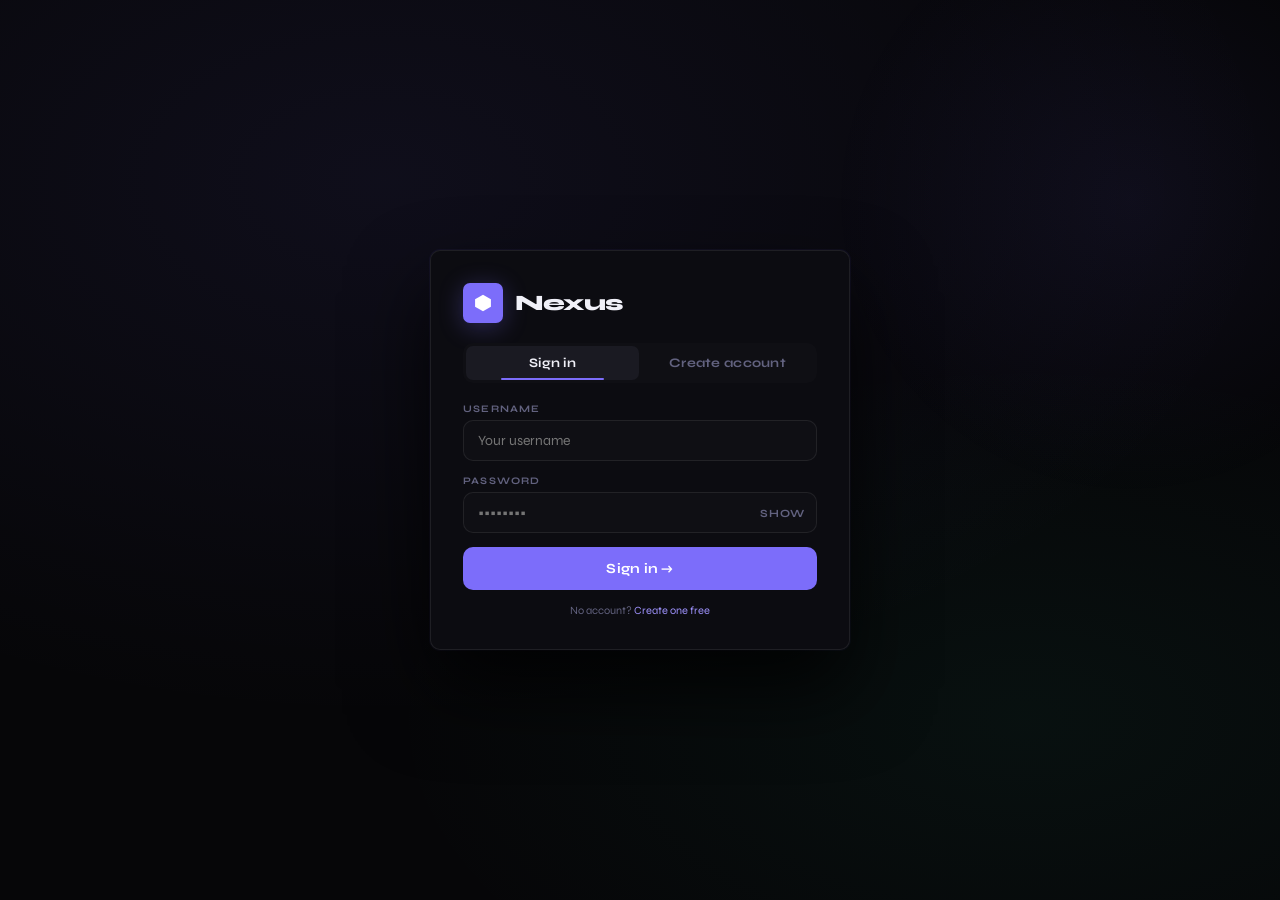
==== commit a7c7df3d: "Enhance styling and improve error handling" ====
--- a/index.html
+++ b/index.html
@@ -1640,6 +1640,23 @@
 /* ── Smooth panel open/close ── */
 #dm-panel { transition: transform .22s cubic-bezier(.34,1.1,.64,1), box-shadow .22s !important; }
 
+/* ══ MAKEOVER v2 ══ */
+:root{--t2:#9393ad;--t3:#62627f;--ease:cubic-bezier(.2,.8,.2,1)}
+html,body,#app{height:100dvh}
+::-webkit-scrollbar{width:8px;height:8px}
+::-webkit-scrollbar-thumb{background:rgba(255,255,255,.1);border-radius:9px;border:2px solid transparent;background-clip:padding-box}
+::-webkit-scrollbar-thumb:hover{background:rgba(124,109,250,.5);background-clip:padding-box}
+:focus-visible{outline:2px solid var(--accent);outline-offset:2px;border-radius:6px}
+.msg{padding:5px 12px;border-radius:10px}
+.msg:hover{transform:none!important;background:rgba(255,255,255,.035)!important}
+.m-acts{backdrop-filter:blur(10px);background:rgba(20,20,25,.88)}
+.m-txt{line-height:1.55;font-size:14px}
+.react:hover{border-color:var(--accent);background:rgba(124,109,250,.12)}
+.auth-card{backdrop-filter:blur(20px)}
+button,.ma,.react,.auth-tab{transition:transform .12s var(--ease),background .12s,color .12s,border-color .12s}
+button:active,.ma:active{transform:scale(.96)}
+.toast{border-radius:12px;backdrop-filter:blur(12px)}
+@media(prefers-reduced-motion:reduce){*{animation-duration:.01ms!important;transition-duration:.01ms!important}}
 </style>
 </head>
 <body>
@@ -2571,6 +2588,16 @@
   _reconnectAttempts = 0;
   S.wsConnecting = false;
   connectWS();
+  // Watchdog: if not connected after 4s (e.g. Ctrl+Shift+R cleared session storage
+  // mid-flight or WS handshake stalled), force a clean retry
+  setTimeout(() => {
+    if (!S.wsOk && S.user) {
+      S.wsConnecting = false;
+      clearTimeout(_reconnectTimer);
+      _reconnectAttempts = 0;
+      connectWS();
+    }
+  }, 4000);
   checkInviteHash();
   reqNotifPermission();
   // Global Escape key: close topmost open modal
@@ -2812,7 +2839,7 @@
       scheduleReconnect();
     }, 10000);
   };
-  ws.onmessage = e => { try { handleIn(JSON.parse(e.data)); } catch(err) {} };
+  ws.onmessage = e => { try { handleIn(JSON.parse(e.data)); } catch(err) { console.error('[nexus] handleIn failed', err); dbg('✕ handler error: '+(err?.message||err),'err'); } };
   ws.onerror = (e) => { clearTimeout(_identifyTimer); S.wsConnecting=false; S.wsOk = false; setWS('error'); dbg('✕ WS error: ' + (e?.message||''), 'err'); };
   ws.onclose = () => {
     if (S.ws !== ws) return; // stale socket, ignore
@@ -2829,6 +2856,22 @@
     clearTimeout(_reconnectTimer);
     _reconnectTimer = null;
     dbg('↺ tab visible + WS dead → reconnecting immediately', 'info');
+    connectWS();
+  }
+});
+window.addEventListener('focus', () => {
+  if (!S.wsOk && !S.wsConnecting && S.user) {
+    clearTimeout(_reconnectTimer);
+    _reconnectTimer = null;
+    _reconnectAttempts = 0;
+    connectWS();
+  }
+});
+window.addEventListener('online', () => {
+  if (!S.wsOk && !S.wsConnecting && S.user) {
+    clearTimeout(_reconnectTimer);
+    _reconnectTimer = null;
+    _reconnectAttempts = 0;
     connectWS();
   }
 });
@@ -3009,7 +3052,7 @@
               if (ss.name)              existing.name        = ss.name;
               if (ss.desc !== undefined) existing.desc       = ss.desc;
               if (ss.color)             existing.color       = ss.color;
-              if (ss.channels?.length)  existing.channels   = ss.channels;
+              if (ss.channels !== undefined) existing.channels = ss.channels; // always sync - empty array means all channels deleted
               if (ss.icon !== undefined) existing.icon       = ss.icon;
               if (ss.memberCount)       existing.memberCount = ss.memberCount;
               if (ss.isPublic !== undefined) existing.isPublic = ss.isPublic;
@@ -3672,7 +3715,7 @@
       const sv = S.servers.find(s => s.id === msg.server?.id);
       if (sv && msg.server) {
         const si = msg.server;
-        if (si.channels?.length)      sv.channels    = si.channels;
+        if (si.channels !== undefined) sv.channels    = si.channels; // always sync - empty = all channels deleted
         if (si.ownerId) {
           sv.ownerId = si.ownerId;
           sv.isOwner = si.ownerId.toLowerCase() === (S.user.name||'').toLowerCase();
@@ -3744,7 +3787,7 @@
         if (msg.desc !== undefined)    sv.desc        = msg.desc;
         if (msg.icon !== undefined)    sv.icon        = msg.icon;
         if (msg.color !== undefined)   sv.color       = msg.color;
-        if (msg.channels !== undefined) sv.channels   = msg.channels;
+        // channels intentionally not applied here - managed via channel_add/remove/update
         if (msg.isPublic !== undefined) sv.isPublic   = msg.isPublic;
         if (msg.memberCount !== undefined) sv.memberCount = msg.memberCount;
         // FIX: Only update ownerId if the incoming message has one AND it doesn't overwrite an existing owner
@@ -4494,15 +4537,18 @@
 }
 
 function buildMsg(m,grp) {
+  m={...m,id:safeId(m.id),channelId:safeId(m.channelId)};
   const ac=m.authorColor||COLORS[hash(m.author)%COLORS.length];
   const init=(m.author||'?')[0].toUpperCase();
   const isMe=m.author===S.user?.name;
   // Always use the latest known pfp — profileCache is updated on every profile_update broadcast.
   // Falls back to the pfp snapshotted at send time, then to initials.
-  const livePfp = isMe ? (S.user.pfp||null) : (profileCache[m.author]?.pfp !== undefined ? profileCache[m.author].pfp : m.authorPfp);
+  let livePfp = isMe ? (S.user.pfp||null) : (profileCache[m.author]?.pfp !== undefined ? profileCache[m.author].pfp : m.authorPfp);
+  livePfp=safeUrl(livePfp);
   const avInner=livePfp?`<img src="${livePfp}" alt="">`:`<span>${init}</span>`;
   let atts='';
   (m.attachments||[]).forEach(a=>{
+    a={...a,url:safeUrl(a.url)};
     if(a.type==='image') atts+=`<div class="m-img"><img src="${a.url}" alt="${esc(a.name)}" loading="lazy" onclick="openLB('${a.url}')"></div>`;
     else if(a.type==='video') {
       if(a._stripped || !a.url) {
@@ -5548,7 +5594,10 @@
 function fmtDate(ts){const d=new Date(ts),n=new Date();if(d.toDateString()===n.toDateString())return'Today';const y=new Date(n);y.setDate(y.getDate()-1);if(d.toDateString()===y.toDateString())return'Yesterday';return d.toLocaleDateString('en-US',{month:'long',day:'numeric',year:'numeric'});}
 function fmtTime(ts){return new Date(ts).toLocaleTimeString('en-US',{hour:'2-digit',minute:'2-digit'});}
 function fmtB(b){return b<1024?b+'B':b<1048576?(b/1024).toFixed(1)+'KB':(b/1048576).toFixed(1)+'MB';}
-function esc(s){return String(s||'').replace(/&/g,'&amp;').replace(/</g,'&lt;').replace(/>/g,'&gt;').replace(/"/g,'&quot;');}
+function esc(s){return String(s||'').replace(/&/g,'&amp;').replace(/</g,'&lt;').replace(/>/g,'&gt;').replace(/"/g,'&quot;').replace(/'/g,'&#39;');}
+// Only allow inline media data: URLs or http(s) with no attribute-breaking chars (stops XSS via attachment/pfp URLs)
+function safeUrl(u){u=String(u||'');return /^(data:(image|video|audio)\/[\w.+-]+;base64,[A-Za-z0-9+\/=]+|https?:\/\/[^\s"'<>`\\]+)$/.test(u)?u:'';}
+function safeId(i){return /^[\w.-]{0,64}$/.test(String(i))?String(i):'';}
 function uid(){return Math.random().toString(36).slice(2)+Date.now().toString(36);}
 function hash(s){let h=0;for(let i=0;i<s.length;i++){h=((h<<5)-h)+s.charCodeAt(i);h|=0;}return Math.abs(h);}
 
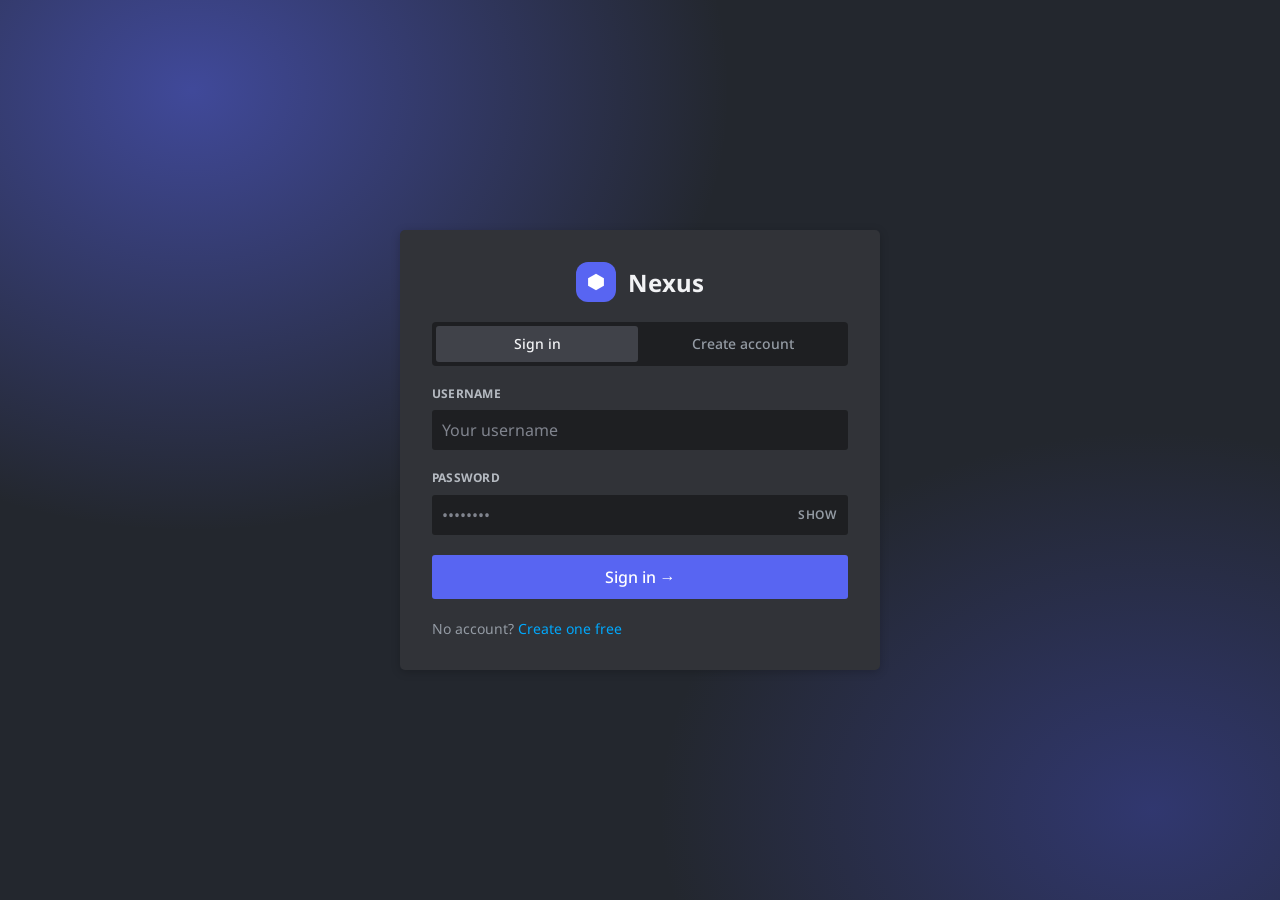
==== commit 5f7cbaa6: "redesign" ====
--- a/index.html
+++ b/index.html
@@ -5,1659 +5,14 @@
 <meta name="viewport" content="width=device-width, initial-scale=1.0">
 <meta name="nexus-version" content="__NEXUS_VERSION__">
 <title>Nexus</title>
-<link href="https://fonts.googleapis.com/css2?family=Syne:wght@400;500;600;700;800&family=DM+Mono:wght@400;500&display=swap" rel="stylesheet">
-<style>
-:root {
-  --bg:#060608; --s1:#0b0b0f; --s2:#0f0f14; --s3:#141419; --s4:#1a1a22;
-  --border:rgba(255,255,255,0.04); --border2:rgba(255,255,255,0.08);
-  --accent:#7c6dfa; --accent-h:#9d91fb; --glow:rgba(124,109,250,0.2);
-  --t1:#f0f0f8; --t2:#7a7a96; --t3:#3e3e58;
-  --green:#2dd4a0; --red:#f06b6b; --yellow:#f5b942; --r:8px;
-}
-*{box-sizing:border-box;margin:0;padding:0}
-html,body{height:100%;overflow:hidden}
-body{font-family:'Syne',sans-serif;background:var(--bg);color:var(--t1);display:flex;height:100vh}
-::-webkit-scrollbar{width:3px}::-webkit-scrollbar-track{background:transparent}::-webkit-scrollbar-thumb{background:rgba(124,109,250,.25);border-radius:9px}::-webkit-scrollbar-thumb:hover{background:rgba(124,109,250,.45)}
-/* ── DEBUG OVERLAY ── */
-#dbg-overlay{position:fixed;bottom:12px;right:12px;z-index:9999;width:340px;max-height:220px;background:rgba(7,7,10,.92);border:1px solid rgba(108,99,255,.35);border-radius:10px;font-family:'DM Mono',monospace;font-size:10px;color:#8888a0;overflow:hidden;display:none;flex-direction:column;pointer-events:none}
-#dbg-overlay.has-logs{pointer-events:auto}
-#dbg-title{padding:5px 10px;font-size:9px;font-weight:700;letter-spacing:.1em;text-transform:uppercase;color:rgba(108,99,255,.8);border-bottom:1px solid rgba(108,99,255,.15);display:flex;align-items:center;justify-content:space-between;flex-shrink:0}
-#dbg-close{cursor:pointer;color:var(--t3);font-size:11px;pointer-events:auto}
-#dbg-close:hover{color:var(--t1)}
-#dbg-lines{overflow-y:auto;padding:6px 10px;display:flex;flex-direction:column;gap:2px;flex:1}
-.dbg-line{line-height:1.5;word-break:break-all}
-.dbg-line.ok{color:#34d399}.dbg-line.warn{color:#fbbf24}.dbg-line.err{color:#f87171}.dbg-line.info{color:#8888a0}
-
-/* ══ AUTH ══ */
-#auth-screen{position:fixed;inset:0;z-index:200;background:var(--bg);display:flex;align-items:center;justify-content:center;background-image:radial-gradient(ellipse 70% 60% at 30% 20%,rgba(124,109,250,0.08),transparent),radial-gradient(ellipse 50% 40% at 80% 80%,rgba(45,212,160,0.05),transparent)}
-.auth-card{width:420px;max-width:94vw;background:var(--s1);border:1px solid var(--border2);border-radius:20px;padding:32px;display:flex;flex-direction:column;gap:20px;box-shadow:0 40px 80px rgba(0,0,0,.8),0 0 0 1px rgba(124,109,250,.06)}
-.auth-logo{display:flex;align-items:center;gap:12px;font-size:22px;font-weight:800;letter-spacing:-1px}
-.auth-mark{width:40px;height:40px;background:linear-gradient(135deg,var(--accent),#5a4de0);border-radius:12px;display:flex;align-items:center;justify-content:center;font-size:17px;font-weight:900;color:#fff;box-shadow:0 4px 24px var(--glow)}
-.auth-tabs{display:flex;background:var(--s2);border-radius:10px;padding:3px;gap:2px}
-.auth-tab{flex:1;padding:9px;text-align:center;font-size:13px;font-weight:700;border-radius:7px;cursor:pointer;color:var(--t3);transition:all .15s;letter-spacing:.02em}
-.auth-tab.active{background:var(--s4);color:var(--t1)}
-.auth-form{display:none;flex-direction:column;gap:14px}
-.auth-form.show{display:flex}
-.auth-lbl{font-size:10px;font-weight:700;letter-spacing:.12em;text-transform:uppercase;color:var(--t3);margin-bottom:5px}
-.auth-inp{width:100%;background:var(--s2);border:1px solid var(--border2);border-radius:10px;padding:11px 14px;color:var(--t1);font-family:'Syne',sans-serif;font-size:14px;outline:none;transition:border-color .15s,box-shadow .15s}
-.auth-inp:focus{border-color:rgba(124,109,250,.5);box-shadow:0 0 0 3px var(--glow)}
-.pw-wrap{position:relative}
-.pw-wrap .pw-tog{position:absolute;right:12px;top:50%;transform:translateY(-50%);cursor:pointer;color:var(--t3);font-size:11px;font-weight:700;transition:color .13s;user-select:none;letter-spacing:.06em;text-transform:uppercase}
-.pw-wrap .pw-tog:hover{color:var(--t2)}
-
-/* pfp upload in signup */
-.pfp-upload-row{display:flex;align-items:center;gap:14px}
-.pfp-preview{width:56px;height:56px;border-radius:50%;background:var(--s3);border:2px solid var(--border2);display:flex;align-items:center;justify-content:center;font-size:22px;font-weight:700;color:var(--t2);overflow:hidden;flex-shrink:0;cursor:pointer;transition:border-color .15s}
-.pfp-preview:hover{border-color:var(--accent)}
-.pfp-preview img{width:100%;height:100%;object-fit:cover}
-.pfp-upload-info{flex:1}
-.pfp-upload-info p{font-size:13px;color:var(--t2);line-height:1.5}
-.pfp-upload-info span{font-size:11px;color:var(--t3)}
-.pfp-btn{background:var(--s3);border:1px solid var(--border2);border-radius:6px;padding:7px 12px;font-family:'Syne',sans-serif;font-size:12px;font-weight:600;color:var(--t2);cursor:pointer;transition:all .13s;margin-top:6px;display:inline-block}
-.pfp-btn:hover{background:var(--s4);color:var(--t1);border-color:var(--border2)}
-
-.av-grid{display:flex;gap:7px;flex-wrap:wrap}
-.av-opt{width:38px;height:38px;border-radius:50%;cursor:pointer;display:flex;align-items:center;justify-content:center;font-size:14px;font-weight:700;color:#fff;border:2px solid transparent;transition:all .15s;flex-shrink:0}
-.av-opt:hover{transform:scale(1.08)}
-.av-opt.sel{border-color:#fff;box-shadow:0 0 0 3px var(--glow)}
-.auth-btn{background:linear-gradient(135deg,var(--accent),#5a4de0);color:#fff;border:none;border-radius:10px;padding:13px;font-family:'Syne',sans-serif;font-size:14px;font-weight:700;cursor:pointer;transition:all .2s;letter-spacing:.02em}
-.auth-btn:hover{transform:translateY(-1px);box-shadow:0 8px 28px var(--glow)}
-.auth-err{font-size:12px;color:var(--red);text-align:center;display:none;background:rgba(240,107,107,.07);border:1px solid rgba(240,107,107,.2);border-radius:8px;padding:8px 12px}
-.auth-err.show{display:block}
-.auth-hint{font-size:11px;color:var(--t3);text-align:center}
-.auth-hint a{color:var(--accent-h);cursor:pointer}
-.auth-hint a:hover{text-decoration:underline}
-
-
-/* ── PROFILE PAGE — full centered modal overlay ── */
-#profile-page{position:fixed;inset:0;z-index:170;background:rgba(0,0,0,.72);backdrop-filter:blur(6px);display:none;align-items:center;justify-content:center}
-#profile-page.open{display:flex}
-.profile-page-card{width:500px;max-width:96vw;max-height:90vh;background:var(--s1);border:1px solid var(--border2);border-radius:20px;overflow:hidden;display:flex;flex-direction:column;box-shadow:0 40px 100px rgba(0,0,0,.7)}
-.pp-banner{height:140px;position:relative;flex-shrink:0}
-.pp-banner-grad{position:absolute;inset:0}
-.pp-close{position:absolute;top:12px;right:12px;width:30px;height:30px;border-radius:50%;background:rgba(0,0,0,.5);border:none;color:#fff;cursor:pointer;display:flex;align-items:center;justify-content:center;font-size:16px;transition:background .13s;z-index:2}
-.pp-close:hover{background:rgba(0,0,0,.8)}
-.pp-av-wrap{position:relative;padding:0 24px;margin-top:-48px;margin-bottom:6px;display:flex;align-items:flex-end;justify-content:space-between;flex-shrink:0}
-.pp-av{width:90px;height:90px;border-radius:50%;border:5px solid var(--s1);background:var(--s3);display:flex;align-items:center;justify-content:center;font-size:34px;font-weight:700;color:#fff;overflow:hidden;flex-shrink:0}
-.pp-av img{width:100%;height:100%;object-fit:cover}
-.pp-body{padding:0 24px 20px;overflow-y:auto;flex:1}
-.pp-name{font-size:22px;font-weight:800;letter-spacing:-.4px;line-height:1.2}
-.pp-tag{font-size:11px;color:var(--t3);font-family:'DM Mono',monospace;margin-bottom:10px}
-.pp-badges{display:flex;gap:5px;flex-wrap:wrap;margin-bottom:14px}
-.pp-badge{font-size:10px;font-weight:700;padding:3px 8px;border-radius:99px;letter-spacing:.05em}
-.pp-section{margin-bottom:16px}
-.pp-section-title{font-size:10px;font-weight:700;letter-spacing:.1em;text-transform:uppercase;color:var(--t3);margin-bottom:6px}
-.pp-bio{font-size:13px;color:var(--t2);line-height:1.65;white-space:pre-wrap;word-break:break-word;background:var(--s2);border-radius:8px;padding:10px 12px}
-.pp-socials{display:flex;flex-direction:column;gap:5px}
-.pp-social{display:flex;align-items:center;gap:8px;font-size:13px;color:var(--t2);background:var(--s2);padding:8px 12px;border-radius:8px;text-decoration:none;transition:all .12s;border:1px solid var(--border)}
-.pp-social:hover{border-color:var(--accent);color:var(--accent)}
-.pp-actions{display:flex;gap:8px;padding:16px 24px 22px;border-top:1px solid var(--border);flex-shrink:0}
-.pp-sep{height:1px;background:var(--border);margin:4px 0 16px}
-/* ── USER HOVER POPUP ── */
-.user-hover-popup{position:fixed;z-index:500;width:260px;background:var(--s1);border:1px solid var(--border2);border-radius:14px;box-shadow:0 16px 60px rgba(0,0,0,.7);overflow:hidden;pointer-events:none;opacity:0;transform:translateY(6px);transition:opacity .14s,transform .14s}
-.user-hover-popup.show{opacity:1;transform:translateY(0);pointer-events:auto}
-.uhp-banner{height:60px;position:relative;flex-shrink:0}
-.uhp-av{width:52px;height:52px;border-radius:50%;border:3px solid var(--s1);position:absolute;bottom:-26px;left:14px;background:var(--s3);display:flex;align-items:center;justify-content:center;font-size:20px;font-weight:700;color:#fff;overflow:hidden}
-.uhp-av img{width:100%;height:100%;object-fit:cover}
-.uhp-body{padding:32px 14px 12px}
-.uhp-name{font-size:15px;font-weight:800;letter-spacing:-.3px}
-.uhp-tag{font-size:10px;color:var(--t3);font-family:'DM Mono',monospace;margin-bottom:6px}
-.uhp-badges{display:flex;gap:4px;flex-wrap:wrap;margin-bottom:8px}
-.uhp-bio{font-size:12px;color:var(--t2);line-height:1.5;margin-bottom:10px;max-height:50px;overflow:hidden}
-.uhp-view-btn{width:100%;background:var(--s3);border:1px solid var(--border2);border-radius:6px;padding:6px;font-family:'Syne',sans-serif;font-size:12px;font-weight:600;color:var(--t2);cursor:pointer;transition:all .12s}
-.uhp-view-btn:hover{background:var(--accent);color:#fff;border-color:transparent}
-/* DM textarea fix */
-#dm-msg-in{flex:1;background:transparent;border:none;outline:none;color:var(--t1);font-family:'Syne',sans-serif;font-size:13.5px;resize:none;max-height:120px;line-height:1.5;padding:5px 0}
-#dm-msg-in::placeholder{color:var(--t3)}
-#dm-inp-wrap .inp-box{background:var(--s3);border:1px solid var(--border2);border-radius:var(--r);transition:border-color .15s,box-shadow .15s}
-#dm-inp-wrap .inp-box:focus-within{border-color:var(--accent);box-shadow:0 0 0 3px var(--glow)}
-#dm-inp-wrap .inp-row{display:flex;align-items:flex-end;gap:6px;padding:7px 10px}
-/* Voice call bar (persistent, like voice channel bar) */
-#vcall-bar{display:none;padding:8px 14px;background:rgba(108,99,255,.08);border-bottom:1px solid rgba(108,99,255,.2);flex-shrink:0;width:100%}
-#vcall-bar.active{display:block}
-.vcall-bar-row{display:flex;align-items:center;gap:8px}
-.vcall-bar-dot{width:8px;height:8px;border-radius:50%;background:var(--accent);animation:blink 1.5s infinite;flex-shrink:0}
-.vcall-bar-label{font-size:11px;font-weight:700;color:var(--accent)}
-.vcall-bar-timer{font-size:10px;color:var(--t3);font-family:'DM Mono',monospace;margin-left:4px}
-.vcall-bar-members{display:flex;flex-wrap:wrap;gap:5px;margin-top:6px}
-.vcall-member-pip{display:flex;align-items:center;gap:4px;background:var(--s3);border:1px solid var(--border);border-radius:99px;padding:3px 8px 3px 4px}
-.vcall-pip-av{width:18px;height:18px;border-radius:50%;display:flex;align-items:center;justify-content:center;font-size:9px;font-weight:700;color:#fff;flex-shrink:0;overflow:hidden}
-.vcall-pip-av img{width:100%;height:100%;object-fit:cover}
-.vcall-pip-nm{font-size:11px;font-weight:600;color:var(--t2)}
-.vcall-pip-muted{font-size:10px;opacity:.7}
-
-/* ══ APP ══ */
-#app{display:flex;height:100vh;width:100%;opacity:0;transition:opacity .35s}
-#app.vis{opacity:1}
-
-/* RAIL */
-#rail{width:64px;flex-shrink:0;background:var(--bg);border-right:1px solid var(--border);display:flex;flex-direction:column;align-items:center;padding:12px 0;gap:2px;overflow-y:auto}
-.r-logo{width:40px;height:40px;background:linear-gradient(135deg,var(--accent),#5a4de0);border-radius:14px;display:flex;align-items:center;justify-content:center;font-size:16px;font-weight:900;color:#fff;margin-bottom:6px;flex-shrink:0;cursor:pointer;box-shadow:0 4px 20px var(--glow);transition:transform .15s}
-.r-logo:hover{transform:scale(1.05)}
-.r-sep{width:28px;height:1px;background:var(--border2);margin:5px 0;flex-shrink:0;opacity:.6}
-.sv-ic{width:40px;height:40px;border-radius:14px;flex-shrink:0;display:flex;align-items:center;justify-content:center;cursor:pointer;font-size:11px;font-weight:800;color:var(--t2);background:var(--s2);border:1px solid var(--border);transition:all .18s;position:relative;overflow:hidden;letter-spacing:-.5px}
-.sv-ic img{width:100%;height:100%;object-fit:cover;border-radius:inherit}
-.sv-ic:hover{border-radius:10px;color:var(--t1);background:var(--s3);border-color:var(--border2)}
-.sv-ic.act{border-radius:10px;border-color:rgba(124,109,250,.4);color:#fff;background:var(--s3);box-shadow:0 4px 16px var(--glow)}
-.sv-pip{position:absolute;left:-8px;top:50%;transform:translateY(-50%) scaleX(0);width:3px;border-radius:0 4px 4px 0;background:var(--t1);transition:all .16s;z-index:2}
-.sv-ic:hover .sv-pip{transform:translateY(-50%) scaleX(1);height:8px}
-.sv-ic.act .sv-pip{transform:translateY(-50%) scaleX(1);height:20px;background:var(--accent-h)}
-.sv-add{width:40px;height:40px;border-radius:14px;border:1.5px dashed var(--border2);display:flex;align-items:center;justify-content:center;cursor:pointer;color:var(--t3);font-size:18px;transition:all .16s;flex-shrink:0}
-.sv-add:hover{border-color:var(--accent);color:var(--accent);border-radius:10px;background:rgba(124,109,250,.06)}
-.r-discover{width:40px;height:40px;border-radius:14px;border:1px solid var(--border);display:flex;align-items:center;justify-content:center;cursor:pointer;color:var(--t3);font-size:16px;transition:all .16s;flex-shrink:0;background:transparent}
-.r-discover:hover{border-color:transparent;color:var(--t2);background:var(--s3);border-radius:10px}
-.r-discover.act{background:var(--accent);border-color:transparent;color:#fff;border-radius:10px;box-shadow:0 4px 16px var(--glow)}
-
-/* SIDEBAR */
-#sidebar{width:224px;flex-shrink:0;background:var(--s1);border-right:1px solid var(--border);display:flex;flex-direction:column}
-.sv-hd{padding:14px 14px 10px;border-bottom:1px solid var(--border);display:flex;align-items:center;justify-content:space-between;cursor:pointer;transition:background .12s}
-.sv-hd:hover{background:rgba(255,255,255,.02)}
-.sv-hd-name{font-size:13px;font-weight:800;letter-spacing:-.3px;white-space:nowrap;overflow:hidden;text-overflow:ellipsis}
-.ch-list{flex:1;overflow-y:auto;padding:6px 0}
-.ch-cat{padding:16px 12px 4px;font-size:9px;font-weight:700;letter-spacing:.14em;text-transform:uppercase;color:var(--t3);display:flex;align-items:center;justify-content:space-between}
-.cat-add{font-size:14px;opacity:0;transition:opacity .12s;padding:2px;cursor:pointer}
-.ch-cat:hover .cat-add{opacity:1}
-.ch-it{padding:5px 10px 5px 12px;margin:1px 6px;border-radius:8px;display:flex;align-items:center;gap:6px;cursor:pointer;color:var(--t3);font-size:13px;font-weight:600;transition:background .1s,color .1s,transform .1s}
-.ch-it:hover{background:rgba(255,255,255,.04);color:var(--t2);transform:translateX(2px)}
-.ch-it.act{background:rgba(124,109,250,.1);color:var(--t1);border:1px solid rgba(124,109,250,.12);transform:translateX(0)}
-.ch-it .ico{font-size:12px;color:var(--t3);flex-shrink:0}
-.ch-it.act .ico{color:var(--accent-h)}
-.un-dot{margin-left:auto;width:7px;height:7px;border-radius:50%;background:var(--accent);display:none;flex-shrink:0}
-.ch-it.unread .un-dot{display:block}
-.ch-it.unread{color:var(--t1)}
-.ch-del-btn{opacity:0;font-size:11px;cursor:pointer;padding:0 2px;transition:opacity .12s;margin-left:2px;color:var(--t3)}
-.ch-del-btn:hover{color:var(--red)}
-.ch-it:hover .ch-del-btn{opacity:1}
-.u-panel{padding:8px;border-top:1px solid var(--border);background:var(--bg);display:flex;align-items:center;gap:8px}
-.u-av{width:32px;height:32px;border-radius:50%;display:flex;align-items:center;justify-content:center;font-size:13px;font-weight:700;color:#fff;flex-shrink:0;position:relative;overflow:hidden;cursor:pointer;transition:opacity .12s}
-.u-av:hover{opacity:.85}
-.u-av img{width:100%;height:100%;object-fit:cover}
-.u-dot{position:absolute;bottom:0;right:0;width:9px;height:9px;background:var(--green);border:2px solid var(--bg);border-radius:50%}
-.u-dot.idle{background:var(--yellow)}
-.u-dot.dnd{background:var(--red)}
-.u-dot.invisible{background:var(--t3)}
-.status-menu{position:absolute;bottom:52px;left:8px;background:var(--s3);border:1px solid var(--border2);border-radius:12px;padding:5px;z-index:200;min-width:160px;box-shadow:0 12px 40px rgba(0,0,0,.6);display:none}
-.status-menu.open{display:block}
-.status-opt{padding:8px 10px;font-size:13px;font-weight:600;display:flex;align-items:center;gap:8px;cursor:pointer;border-radius:7px;transition:background .12s}
-.status-opt:hover{background:var(--s4)}
-.status-dot{width:10px;height:10px;border-radius:50%;flex-shrink:0}
-/* pinned messages */
-.pin-btn{opacity:0;transition:opacity .12s}
-.msg:hover .pin-btn{opacity:1}
-.pinned-bar{padding:6px 14px;background:rgba(251,191,36,.06);border-bottom:1px solid rgba(251,191,36,.15);font-size:11px;color:var(--yellow);display:none;align-items:center;gap:6px;cursor:pointer}
-.pinned-bar.show{display:flex}
-/* invite modal */
-.invite-box{background:var(--s3);border:1px solid var(--border2);border-radius:8px;padding:10px 12px;font-family:'DM Mono',monospace;font-size:12px;color:var(--t1);word-break:break-all;margin-bottom:10px}
-/* voice message */
-.vm-msg{background:var(--s3);border:1px solid var(--border2);border-radius:8px;padding:8px 12px;display:flex;align-items:center;gap:10px;max-width:240px;cursor:pointer}
-.vm-play{width:30px;height:30px;border-radius:50%;background:var(--accent);display:flex;align-items:center;justify-content:center;flex-shrink:0;color:#fff}
-.vm-wave{flex:1;height:32px;opacity:.7}
-.vm-dur{font-size:11px;color:var(--t3);font-family:'DM Mono',monospace}
-@keyframes blink{0%,100%{opacity:1}50%{opacity:.3}}
-/* friends */
-.friend-row{display:flex;align-items:center;gap:10px;padding:8px 0;border-bottom:1px solid var(--border)}
-.friend-row:last-child{border-bottom:none}
-.friend-av{width:36px;height:36px;border-radius:50%;display:flex;align-items:center;justify-content:center;font-weight:700;font-size:14px;flex-shrink:0;overflow:hidden;position:relative}
-.friend-av img{width:100%;height:100%;object-fit:cover}
-.friend-status{position:absolute;bottom:0;right:0;width:9px;height:9px;border-radius:50%;border:2px solid var(--bg)}
-.friend-name{font-size:14px;font-weight:600;flex:1}
-.friend-tag{font-size:11px;color:var(--t3);font-family:'DM Mono',monospace}
-/* notifications */
-.notif-item{padding:10px 14px;border-bottom:1px solid var(--border);cursor:pointer;transition:background .12s;font-size:13px}
-.notif-item:hover{background:var(--s2)}
-.notif-item.unread{background:rgba(108,99,255,.06)}
-.notif-icon{font-size:18px;flex-shrink:0}
-/* notif badge */
-.notif-badge,.fr-badge{position:absolute;top:-2px;right:-2px;width:8px;height:8px;border-radius:50%;background:var(--red);border:2px solid var(--bg)}
-/* shorts feed */
-.short-wrap{display:flex;scroll-snap-align:start;flex-shrink:0;width:100%;aspect-ratio:9/16;position:relative}
-/* card clips only the media, not the actions */
-.short-card{flex:1;position:relative;background:#000;display:flex;align-items:center;justify-content:center;overflow:visible;border-radius:0}
-.short-card-media{position:absolute;inset:0;overflow:hidden;border-radius:inherit}
-.short-card iframe,.short-card video{width:100%;height:100%;object-fit:cover;border:none;display:block}
-.short-overlay{position:absolute;bottom:0;left:0;right:0;padding:16px 18px 72px;background:linear-gradient(transparent,rgba(0,0,0,.85));color:#fff;pointer-events:none;z-index:2}
-.short-caption{font-size:14px;font-weight:600;line-height:1.4;margin-bottom:4px;text-shadow:0 1px 4px rgba(0,0,0,.8)}
-.short-author{font-size:12px;opacity:.75;font-family:'DM Mono',monospace;text-shadow:0 1px 3px rgba(0,0,0,.8)}
-/* Actions: inside card, absolutely right-edge, outside overflow */
-.short-actions{position:absolute;right:-60px;top:50%;transform:translateY(-50%);display:flex;flex-direction:column;gap:8px;align-items:center;z-index:30}
-.short-action-btn{display:flex;align-items:center;justify-content:center;cursor:pointer;transition:transform .15s cubic-bezier(.34,1.4,.64,1);background:rgba(15,15,20,.75);border-radius:50%;width:46px;height:46px;border:1px solid rgba(255,255,255,.12);backdrop-filter:blur(8px);color:#fff}
-.short-action-btn:hover{transform:scale(1.12);background:rgba(255,255,255,.18)}
-.short-action-btn:active{transform:scale(.9)}
-.short-action-count{font-size:11px;font-weight:700;color:rgba(255,255,255,.8);letter-spacing:.02em;text-align:center;min-width:40px;margin-bottom:6px}
-/* Progress dots */
-.shorts-progress{position:absolute;right:4px;top:50%;transform:translateY(-50%);display:flex;flex-direction:column;gap:4px;z-index:10}
-.shorts-prog-dot{width:3px;height:3px;border-radius:99px;background:rgba(255,255,255,.35);transition:all .2s;cursor:pointer}
-.shorts-prog-dot.act{height:16px;background:#fff}
-.short-caption{font-size:14px;font-weight:600;margin-bottom:4px;text-shadow:0 1px 3px rgba(0,0,0,.5)}
-.short-author{font-size:12px;opacity:.8}
-/* search results */
-.search-result{background:var(--s3);border:1px solid var(--border);border-radius:8px;padding:10px 12px;cursor:pointer;transition:background .12s}
-.search-result:hover{background:var(--s4)}
-.search-result-meta{font-size:11px;color:var(--t3);margin-bottom:4px}
-.search-result-text{font-size:13px;color:var(--t2)}
-.search-highlight{background:rgba(251,191,36,.3);color:var(--t1);border-radius:2px;padding:0 2px}
-/* custom emoji */
-.custom-em{width:48px;height:48px;border-radius:6px;cursor:pointer;object-fit:cover;border:1px solid var(--border)}
-.custom-em:hover{border-color:var(--accent)}
-/* fr-badge inline */
-#rail-friends{position:relative}
-#rail-notifs{position:relative}
-.u-name{font-size:13px;font-weight:700;white-space:nowrap;overflow:hidden;text-overflow:ellipsis}
-.u-tag{font-size:10px;color:var(--t3);font-family:'DM Mono',monospace}
-.u-acts{display:flex;gap:2px;margin-left:auto}
-.ib{width:26px;height:26px;border-radius:5px;border:none;background:transparent;display:flex;align-items:center;justify-content:center;cursor:pointer;color:var(--t2);transition:all .12s}
-.ib:hover{background:var(--s3);color:var(--t1)}
-
-/* MAIN */
-#main{flex:1;display:flex;flex-direction:column;min-width:0;background:var(--s1)}
-.ch-hd{height:50px;border-bottom:1px solid var(--border);flex-shrink:0;display:flex;align-items:center;padding:0 16px;gap:10px;background:var(--s1)}
-.ch-hd-nm{font-size:14px;font-weight:800;display:flex;align-items:center;gap:6px;letter-spacing:-.3px}
-.ch-hd-nm .hash{color:var(--accent);font-size:16px;opacity:.6}
-.ch-div{width:1px;height:18px;background:var(--border2)}
-.ch-hd-desc{font-size:12px;color:var(--t2);font-weight:500}
-.ch-hd-acts{margin-left:auto;display:flex;gap:3px}
-
-#welcome{flex:1;display:flex;flex-direction:column;align-items:center;justify-content:center;gap:10px;color:var(--t3);text-align:center;padding:40px}
-.wl-icon{font-size:44px;margin-bottom:6px}
-.wl-title{font-size:20px;font-weight:800;color:var(--t2);letter-spacing:-.5px}
-.wl-sub{font-size:13px;line-height:1.7;max-width:280px}
-
-/* ══ DISCOVER ══ */
-#discover{flex:1;display:none;flex-direction:column;overflow:hidden}
-#discover.show{display:flex}
-.disc-hd{padding:24px 24px 0;flex-shrink:0}
-.disc-hd h1{font-size:22px;font-weight:800;letter-spacing:-.5px;margin-bottom:4px}
-.disc-hd p{font-size:13px;color:var(--t2);margin-bottom:16px}
-.disc-search-row{display:flex;gap:10px;margin-bottom:0}
-.disc-search{flex:1;background:var(--s3);border:1px solid var(--border2);border-radius:var(--r);padding:10px 14px 10px 38px;color:var(--t1);font-family:'Syne',sans-serif;font-size:14px;outline:none;transition:border-color .15s,box-shadow .15s;background-image:url("data:image/svg+xml,%3Csvg xmlns='http://www.w3.org/2000/svg' width='16' height='16' fill='none' stroke='%23505068' stroke-width='2' viewBox='0 0 24 24'%3E%3Ccircle cx='11' cy='11' r='8'/%3E%3Cline x1='21' y1='21' x2='16.65' y2='16.65'/%3E%3C/svg%3E");background-repeat:no-repeat;background-position:12px center}
-.disc-search:focus{border-color:var(--accent);box-shadow:0 0 0 3px var(--glow)}
-.disc-search::placeholder{color:var(--t3)}
-.disc-filters{display:flex;gap:6px;padding:14px 24px;flex-shrink:0;border-bottom:1px solid var(--border)}
-.disc-filter{padding:5px 12px;border-radius:99px;font-size:12px;font-weight:600;cursor:pointer;color:var(--t3);background:var(--s3);border:1px solid var(--border);transition:all .13s}
-.disc-filter:hover{color:var(--t2);border-color:var(--border2)}
-.disc-filter.active{background:var(--glow);border-color:var(--accent);color:var(--accent-h)}
-.disc-body{flex:1;overflow-y:auto;padding:20px 24px}
-.disc-section-title{font-size:11px;font-weight:700;letter-spacing:.1em;text-transform:uppercase;color:var(--t3);margin-bottom:12px}
-.disc-grid{display:grid;grid-template-columns:repeat(auto-fill,minmax(220px,1fr));gap:12px;margin-bottom:28px}
-.disc-card{background:var(--s2);border:1px solid var(--border);border-radius:12px;overflow:hidden;cursor:pointer;transition:all .15s;display:flex;flex-direction:column}
-.disc-card:hover{border-color:var(--border2);transform:translateY(-2px);box-shadow:0 8px 24px rgba(0,0,0,.3)}
-.disc-card-banner{height:64px;background:linear-gradient(135deg,var(--s3),var(--s4));flex-shrink:0;position:relative;overflow:hidden}
-.disc-card-banner-img{width:100%;height:100%;object-fit:cover}
-.disc-card-body{padding:12px;flex:1;display:flex;flex-direction:column;gap:6px}
-.disc-card-header{display:flex;align-items:flex-end;gap:8px;margin-top:-26px;margin-bottom:4px}
-.disc-card-icon{width:42px;height:42px;border-radius:10px;border:3px solid var(--s2);display:flex;align-items:center;justify-content:center;font-size:16px;font-weight:700;color:#fff;flex-shrink:0;overflow:hidden;background:var(--s3)}
-.disc-card-icon img{width:100%;height:100%;object-fit:cover}
-.disc-card-name{font-size:14px;font-weight:700;letter-spacing:-.2px}
-.disc-card-desc{font-size:12px;color:var(--t2);line-height:1.5;flex:1}
-.disc-card-footer{display:flex;align-items:center;justify-content:space-between;margin-top:6px}
-.disc-card-members{font-size:11px;color:var(--t3);display:flex;align-items:center;gap:4px}
-.disc-card-members::before{content:'';display:inline-block;width:6px;height:6px;border-radius:50%;background:var(--green)}
-.disc-join-btn{padding:5px 12px;border-radius:6px;font-size:12px;font-weight:700;background:var(--accent);color:#fff;border:none;cursor:pointer;font-family:'Syne',sans-serif;transition:all .13s}
-.disc-join-btn:hover{background:var(--accent-h)}
-.disc-join-btn.joined{background:var(--s3);color:var(--t2);border:1px solid var(--border)}
-.disc-empty{text-align:center;padding:60px 20px;color:var(--t3)}
-.disc-empty-icon{font-size:36px;margin-bottom:12px;opacity:.5}
-.disc-empty-text{font-size:14px;color:var(--t2);font-weight:600;margin-bottom:6px}
-.disc-empty-sub{font-size:12px}
-
-/* CHAT */
-#chat-wrap{flex:1;display:none;flex-direction:column;min-height:0}
-#chat-wrap.show{display:flex}
-#msgs{flex:1;overflow-y:auto;padding:16px 14px;display:flex;flex-direction:column!important;gap:1px;transition:opacity .1s}
-#msgs.switching{opacity:0}
-.day-sep{display:flex;align-items:center;gap:10px;margin:16px 0 8px;font-size:9px;font-weight:700;letter-spacing:.1em;text-transform:uppercase;color:var(--t3)}
-.day-sep::before,.day-sep::after{content:'';flex:1;height:1px;background:var(--border)}
-.msg{display:flex;gap:10px;padding:4px 10px;border-radius:8px;transition:background .12s;position:relative}
-.msg:hover{background:rgba(255,255,255,.025)}
-.msg:hover .m-acts{opacity:1}
-.msg.new{animation:msgIn .18s cubic-bezier(.2,.8,.4,1) both}
-.m-acts{position:absolute;right:8px;top:-14px;display:flex;gap:2px;background:var(--s3);border:1px solid var(--border2);border-radius:8px;padding:3px;opacity:0;transition:opacity .12s;z-index:5;box-shadow:0 4px 16px rgba(0,0,0,.4)}
-.ma{width:26px;height:26px;border-radius:5px;display:flex;align-items:center;justify-content:center;cursor:pointer;color:var(--t2);font-size:14px;transition:all .12s}
-.ma:hover{background:var(--s4);color:var(--t1)}
-.msg.grouped .m-av{visibility:hidden}
-.m-av{width:34px;height:34px;border-radius:50%;flex-shrink:0;display:flex;align-items:center;justify-content:center;font-size:13px;font-weight:700;color:#fff;align-self:flex-start;margin-top:2px;overflow:hidden;cursor:pointer}
-.m-av img{width:100%;height:100%;object-fit:cover}
-.m-body{flex:1;min-width:0}
-.m-head{display:flex;align-items:baseline;gap:8px;margin-bottom:2px}
-.m-auth{font-size:13px;font-weight:500;cursor:pointer;letter-spacing:-.1px;font-family:'DM Mono',monospace}
-.m-auth:hover{text-decoration:underline}
-.m-time{font-size:10px;color:var(--t3);font-family:'DM Mono',monospace}
-.m-you{display:inline-block;background:rgba(124,109,250,.2);color:var(--accent-h);font-size:9px;font-weight:700;padding:1px 6px;border-radius:5px;vertical-align:middle;margin-left:4px;letter-spacing:.06em;text-transform:uppercase;border:1px solid rgba(124,109,250,.25)}
-.m-txt{font-size:13.5px;color:var(--t1);line-height:1.6;word-break:break-word}
-.m-edited{font-size:10px;color:var(--t3);margin-left:6px;font-style:italic}
-.m-txt .mention{color:#b4a8ff;background:rgba(124,109,250,.15);padding:1px 4px;border-radius:4px;cursor:pointer;font-weight:600}
-.m-txt code{font-family:'DM Mono',monospace;background:var(--s4);padding:2px 6px;border-radius:5px;font-size:11.5px;color:#c4b5fd;border:1px solid var(--border2)}
-.m-img{margin-top:7px;max-width:360px;border-radius:var(--r);overflow:hidden;border:1px solid var(--border);cursor:pointer}
-.m-img img{display:block;max-width:100%;height:auto}
-.m-vid{margin-top:7px;max-width:360px;border-radius:var(--r);overflow:hidden;border:1px solid var(--border)}
-.m-vid video{display:block;max-width:100%;height:auto}
-.m-file{margin-top:7px;display:inline-flex;align-items:center;gap:10px;background:var(--s3);border:1px solid var(--border);border-radius:var(--r);padding:9px 13px;max-width:300px}
-.f-ico{width:34px;height:34px;background:rgba(108,99,255,.12);border:1px solid rgba(108,99,255,.25);border-radius:7px;display:flex;align-items:center;justify-content:center;font-size:15px;flex-shrink:0}
-.f-nm{font-size:12px;font-weight:600;color:#a5b4fc;white-space:nowrap;overflow:hidden;text-overflow:ellipsis;max-width:180px}
-.f-sz{font-size:10px;color:var(--t3);font-family:'DM Mono',monospace}
-.m-reacts{display:flex;flex-wrap:wrap;gap:3px;margin-top:5px}
-.react{display:inline-flex;align-items:center;gap:4px;background:var(--s3);border:1px solid var(--border);border-radius:99px;padding:3px 8px;cursor:pointer;font-size:14px;transition:all .12s}
-.react:hover{border-color:var(--accent);background:var(--glow);transform:scale(1.06)}
-.react.me{background:var(--glow);border-color:var(--accent)}
-.react.me:hover{transform:scale(1.08)}
-.react.pop{animation:reactPop .2s cubic-bezier(.34,1.4,.64,1) both}
-.react span{font-size:11px;color:var(--t2);font-family:'DM Mono',monospace}
-
-/* ── FULL EMOJI PICKER ── */
-.emoji-picker-full{
-  position:absolute;bottom:calc(100% + 10px);left:0;
-  width:320px;background:var(--s2);border:1px solid var(--border2);
-  border-radius:14px;box-shadow:0 16px 48px rgba(0,0,0,.6);
-  z-index:50;display:none;flex-direction:column;overflow:hidden;
-}
-.emoji-picker-full.open{display:flex}
-.ep-search{padding:10px 10px 0}
-.ep-search input{width:100%;background:var(--s3);border:1px solid var(--border2);border-radius:6px;padding:8px 10px;color:var(--t1);font-family:'Syne',sans-serif;font-size:13px;outline:none;transition:border-color .14s}
-.ep-search input:focus{border-color:var(--accent)}
-.ep-search input::placeholder{color:var(--t3)}
-.ep-cats{display:flex;gap:2px;padding:8px 10px 4px;border-bottom:1px solid var(--border);overflow-x:auto;flex-shrink:0}
-.ep-cats::-webkit-scrollbar{height:0}
-.ep-cat-btn{padding:4px 8px;border-radius:5px;font-size:13px;cursor:pointer;transition:background .12s;flex-shrink:0;color:var(--t3)}
-.ep-cat-btn:hover{background:var(--s3);color:var(--t1)}
-.ep-cat-btn.active{background:var(--s4);color:var(--t1)}
-.ep-grid-wrap{flex:1;overflow-y:auto;padding:8px 10px;max-height:200px}
-.ep-section-title{font-size:10px;font-weight:700;letter-spacing:.08em;text-transform:uppercase;color:var(--t3);padding:4px 2px 6px}
-.ep-grid{display:flex;flex-wrap:wrap;gap:1px;margin-bottom:8px}
-.ep-em{width:34px;height:34px;display:flex;align-items:center;justify-content:center;font-size:20px;cursor:pointer;border-radius:6px;transition:background .1s}
-.ep-em:hover{background:var(--s4)}
-
-/* reaction picker popup */
-.react-picker{
-  position:absolute;bottom:calc(100% + 8px);left:0;
-  background:var(--s2);border:1px solid var(--border2);border-radius:10px;
-  padding:8px;display:none;flex-wrap:wrap;gap:2px;width:248px;
-  z-index:40;box-shadow:0 8px 32px rgba(0,0,0,.5);
-}
-.react-picker.open{display:flex}
-.rp-em{width:32px;height:32px;display:flex;align-items:center;justify-content:center;font-size:18px;cursor:pointer;border-radius:5px;transition:background .1s}
-.rp-em:hover{background:var(--s4)}
-
-.ty-bar{height:20px;padding:0 14px;display:flex;align-items:center;gap:6px;font-size:12px;color:var(--t2);flex-shrink:0}
-.ty-dots{display:flex;gap:3px}
-.ty-dot{width:4px;height:4px;border-radius:50%;background:var(--t2);animation:tdot 1.2s infinite}
-.ty-dot:nth-child(2){animation-delay:.2s}.ty-dot:nth-child(3){animation-delay:.4s}
-@keyframes tdot{0%,100%{transform:translateY(0)}50%{transform:translateY(-4px)}}
-@keyframes slideUp{from{opacity:0;transform:translateY(14px)}to{opacity:1;transform:translateY(0)}}
-@keyframes slideDown{from{opacity:0;transform:translateY(-14px)}to{opacity:1;transform:translateY(0)}}
-@keyframes popIn{from{opacity:0;transform:translate(-50%,-50%) scale(.88)}to{opacity:1;transform:translate(-50%,-50%) scale(1)}}
-@keyframes msgIn{from{opacity:0;transform:translateY(6px)}to{opacity:1;transform:translateY(0)}}
-@keyframes fadeIn{from{opacity:0}to{opacity:1}}
-@keyframes reactPop{0%{transform:scale(.7)}60%{transform:scale(1.2)}100%{transform:scale(1)}}
-
-/* INPUT */
-.inp-wrap{padding:0 14px 14px;flex-shrink:0}
-.inp-box{background:var(--s2);border:1px solid var(--border2);border-radius:12px;overflow:visible;transition:border-color .15s,box-shadow .15s;position:relative}
-.inp-box:focus-within{border-color:rgba(124,109,250,.4);box-shadow:0 0 0 3px var(--glow)}
-.att-prev{display:none;flex-wrap:wrap;gap:5px;padding:8px 10px 0}
-.att-prev.show{display:flex}
-.att-p{display:flex;align-items:center;gap:5px;background:var(--s3);border:1px solid var(--border);border-radius:6px;padding:4px 7px;font-size:11px;color:var(--t2)}
-.att-p img{width:28px;height:28px;object-fit:cover;border-radius:3px}
-.att-rm{cursor:pointer;color:var(--t3);font-size:13px;transition:color .12s}
-.att-rm:hover{color:var(--red)}
-.inp-row{display:flex;align-items:flex-end;gap:6px;padding:8px 10px}
-.in-l{display:flex;gap:2px;flex-shrink:0}
-.in-act{width:28px;height:28px;border-radius:6px;background:transparent;border:none;display:flex;align-items:center;justify-content:center;cursor:pointer;color:var(--t3);font-size:15px;transition:all .12s}
-.in-act:hover{background:var(--s3);color:var(--t1)}
-#msg-in{flex:1;background:transparent;border:none;outline:none;color:var(--t1);font-family:'Syne',sans-serif;font-size:13.5px;resize:none;max-height:150px;line-height:1.5;padding:5px 0}
-#msg-in::placeholder{color:var(--t3)}
-.snd{width:28px;height:28px;border-radius:8px;border:none;background:linear-gradient(135deg,var(--accent),#5a4de0);color:#fff;display:flex;align-items:center;justify-content:center;cursor:pointer;transition:all .15s;flex-shrink:0;opacity:.3}
-.snd.on{opacity:1;box-shadow:0 4px 14px var(--glow)}
-.snd.on:hover{transform:scale(1.06)}
-.ws-bar{display:flex;align-items:center;gap:5px;padding:2px 14px 8px;font-size:10px;font-family:'DM Mono',monospace;color:var(--t3)}
-.ws-dot{width:5px;height:5px;border-radius:50%;background:var(--t3);animation:blink 2s infinite}
-.ws-dot.connected{background:var(--green)}.ws-dot.connecting{background:var(--yellow)}.ws-dot.error{background:var(--red);animation:none}
-@keyframes blink{0%,100%{opacity:1}50%{opacity:.35}}
-
-/* MEMBERS */
-#members{width:200px;flex-shrink:0;background:var(--s1);border-left:1px solid var(--border);overflow-y:auto;padding:10px 0}
-.mb-cat{padding:12px 12px 4px;font-size:9px;font-weight:700;letter-spacing:.14em;text-transform:uppercase;color:var(--t3)}
-.mb-it{padding:5px 8px;margin:1px 6px;border-radius:8px;display:flex;align-items:center;gap:9px;cursor:pointer;transition:all .12s}
-.mb-it:hover{background:rgba(255,255,255,.04)}
-.mb-av{width:30px;height:30px;border-radius:50%;display:flex;align-items:center;justify-content:center;font-size:12px;font-weight:700;color:#fff;flex-shrink:0;position:relative;overflow:hidden}
-.mb-av img{width:100%;height:100%;object-fit:cover}
-.mb-st{position:absolute;bottom:0;right:0;width:8px;height:8px;border:2px solid var(--s1);border-radius:50%}
-.mb-st.on{background:var(--green)}.mb-st.id{background:var(--yellow)}.mb-st.off{background:var(--t3)}
-.mb-nm{font-size:12px;font-weight:700;color:var(--t2);letter-spacing:-.1px}
-.mb-it:hover .mb-nm{color:var(--t1)}
-.mb-empty{padding:16px 14px;font-size:12px;color:var(--t3);text-align:center}
-
-/* ── ROLE BADGES ── */
-.role-badge{display:inline-flex;align-items:center;gap:3px;font-size:9px;font-weight:700;padding:2px 6px;border-radius:99px;letter-spacing:.05em}
-.role-badge.owner{background:rgba(245,185,66,.12);color:var(--yellow);border:1px solid rgba(245,185,66,.22)}
-.role-badge.mod{background:rgba(45,212,160,.1);color:var(--green);border:1px solid rgba(45,212,160,.2)}
-.mb-it .mb-role{margin-left:auto;flex-shrink:0}
-
-/* ── SERVER HEADER DROPDOWN ── */
-.sv-hd{position:relative}
-.sv-dropdown{position:absolute;top:calc(100% + 4px);left:6px;right:6px;background:var(--s3);border:1px solid var(--border2);border-radius:10px;padding:4px;z-index:50;box-shadow:0 8px 32px rgba(0,0,0,.5);display:none}
-.sv-dropdown.open{display:block}
-.sv-dd-item{display:flex;align-items:center;gap:9px;padding:8px 10px;border-radius:6px;cursor:pointer;font-size:13px;font-weight:500;color:var(--t2);transition:all .12s}
-.sv-dd-item:hover{background:var(--s4);color:var(--t1)}
-.sv-dd-item.danger{color:var(--red)}
-.sv-dd-item.danger:hover{background:rgba(248,113,113,.1);color:var(--red)}
-.sv-dd-item svg{flex-shrink:0;opacity:.7}
-.sv-dd-sep{height:1px;background:var(--border);margin:3px 0}
-.sv-dd-section{padding:6px 10px 3px;font-size:10px;font-weight:700;letter-spacing:.1em;text-transform:uppercase;color:var(--t3)}
-
-/* ── SERVER SETTINGS MODAL TABS ── */
-.sv-stg-tabs{display:flex;gap:0;border-bottom:1px solid var(--border);margin-bottom:18px}
-.sv-stg-tab{padding:9px 14px;font-size:13px;font-weight:600;cursor:pointer;color:var(--t3);border-bottom:2px solid transparent;margin-bottom:-1px;transition:all .13s}
-.sv-stg-tab:hover{color:var(--t2)}
-.sv-stg-tab.active{color:var(--t1);border-bottom-color:var(--accent)}
-.sv-stg-pane{display:none}
-.sv-stg-pane.active{display:block}
-
-/* ── ROLES MANAGER ── */
-.roles-list{display:flex;flex-direction:column;gap:6px;margin-bottom:14px}
-.role-row{display:flex;align-items:center;gap:10px;background:var(--s3);border:1px solid var(--border);border-radius:8px;padding:9px 12px}
-.role-dot{width:10px;height:10px;border-radius:50%;flex-shrink:0}
-.role-row-name{flex:1;font-size:13px;font-weight:600}
-.role-row-count{font-size:11px;color:var(--t3);font-family:'DM Mono',monospace}
-.role-row-acts{display:flex;gap:4px;margin-left:8px}
-.role-act-btn{width:26px;height:26px;border-radius:5px;background:transparent;border:none;cursor:pointer;color:var(--t2);display:flex;align-items:center;justify-content:center;font-size:13px;transition:all .12s}
-.role-act-btn:hover{background:var(--s4);color:var(--t1)}
-.role-act-btn.del:hover{color:var(--red);background:rgba(248,113,113,.1)}
-
-/* member role assignment in settings */
-.member-row{display:flex;align-items:center;gap:10px;padding:7px 0;border-bottom:1px solid var(--border)}
-.member-row:last-child{border:none}
-.member-row-av{width:30px;height:30px;border-radius:50%;display:flex;align-items:center;justify-content:center;font-size:12px;font-weight:700;color:#fff;flex-shrink:0;overflow:hidden}
-.member-row-av img{width:100%;height:100%;object-fit:cover}
-.member-row-name{flex:1;font-size:13px;font-weight:600}
-.member-row-role{font-size:11px;color:var(--t3)}
-.role-select{background:var(--s3);border:1px solid var(--border2);border-radius:5px;padding:4px 8px;color:var(--t1);font-family:'Syne',sans-serif;font-size:12px;outline:none;cursor:pointer}
-.role-select:focus{border-color:var(--accent)}
-
-/* perms checklist */
-.perm-list{display:flex;flex-direction:column;gap:6px}
-.perm-row{display:flex;align-items:center;justify-content:space-between;padding:8px 10px;background:var(--s3);border-radius:7px}
-.perm-label{font-size:13px;font-weight:500}
-.perm-sub{font-size:11px;color:var(--t3);margin-top:1px}
-.toggle-switch{width:36px;height:20px;background:var(--s4);border:1px solid var(--border2);border-radius:99px;position:relative;cursor:pointer;transition:background .15s;flex-shrink:0}
-.toggle-switch.on{background:var(--accent);border-color:transparent}
-.toggle-switch::after{content:'';position:absolute;width:14px;height:14px;border-radius:50%;background:#fff;top:2px;left:2px;transition:left .15s}
-.toggle-switch.on::after{left:18px}
-
-/* kick/ban confirm area */
-.danger-zone{background:rgba(248,113,113,.05);border:1px solid rgba(248,113,113,.15);border-radius:8px;padding:12px;margin-top:4px}
-.danger-zone-title{font-size:11px;font-weight:700;letter-spacing:.1em;text-transform:uppercase;color:var(--red);margin-bottom:8px}
-
-/* DM PANEL */
-#dm-panel{position:fixed;top:0;right:0;bottom:0;width:300px;background:var(--s2);border-left:1px solid var(--border);z-index:60;display:flex;flex-direction:column;transform:translateX(100%);transition:transform .2s cubic-bezier(.34,1.1,.64,1)}
-#dm-panel.open{transform:translateX(0)}
-.dm-hd{padding:14px;border-bottom:1px solid var(--border);display:flex;align-items:center;justify-content:space-between}
-.dm-hd-t{font-size:14px;font-weight:800}
-.dm-list{flex:1;overflow-y:auto;padding:6px 0}
-.dm-it{padding:8px 12px;display:flex;align-items:center;gap:9px;cursor:pointer;border-radius:8px;margin:2px 6px;transition:background .1s,transform .1s}
-.dm-it:hover{background:var(--s3);transform:translateX(2px)}
-.dm-it:active{transform:translateX(0)}
-.dm-nm{font-size:13px;font-weight:600;color:var(--t2)}
-.dm-pv{font-size:11px;color:var(--t3);white-space:nowrap;overflow:hidden;text-overflow:ellipsis}
-.dm-it.active{background:var(--s4)}
-.dm-it .dm-unread{width:8px;height:8px;border-radius:50%;background:var(--accent);margin-left:auto;flex-shrink:0;display:none}
-.dm-it.unread .dm-unread{display:block}
-.dm-req-badge{background:var(--accent);color:#fff;font-size:10px;font-weight:700;padding:2px 7px;border-radius:99px;margin-left:auto}
-/* DM Chat view inside main panel */
-#dm-chat{flex:1;display:none;flex-direction:column;min-height:0}
-#dm-chat.show{display:flex}
-.dm-chat-hd{height:50px;border-bottom:1px solid var(--border);flex-shrink:0;display:flex;align-items:center;padding:0 14px;gap:9px;background:var(--s1)}
-.dm-chat-av{width:28px;height:28px;border-radius:50%;display:flex;align-items:center;justify-content:center;font-size:12px;font-weight:700;color:#fff;flex-shrink:0;overflow:hidden}
-.dm-chat-av img{width:100%;height:100%;object-fit:cover}
-.dm-chat-name{font-size:14px;font-weight:700}
-.dm-pending{display:flex;flex-direction:column;align-items:center;justify-content:center;flex:1;gap:10px;color:var(--t3);text-align:center;padding:30px}
-.dm-pending-icon{font-size:36px;opacity:.5}
-.dm-pending-title{font-size:15px;font-weight:700;color:var(--t2)}
-.dm-pending-sub{font-size:12px;line-height:1.7;max-width:260px}
-
-/* MODALS */
-.overlay{position:fixed;inset:0;background:rgba(0,0,0,.7);display:flex;align-items:center;justify-content:center;z-index:100;backdrop-filter:blur(8px);opacity:0;pointer-events:none;transition:opacity .16s}
-.overlay.open{opacity:1;pointer-events:all}
-.modal{background:var(--s1);border:1px solid var(--border2);border-radius:18px;padding:26px;width:440px;max-width:90vw;transform:scale(.96) translateY(8px);transition:transform .2s cubic-bezier(.34,1.2,.64,1),opacity .16s;opacity:0;box-shadow:0 40px 80px rgba(0,0,0,.7),0 0 0 1px rgba(124,109,250,.06)}
-.overlay.open .modal{transform:scale(1) translateY(0);opacity:1}
-.modal-t{font-size:18px;font-weight:800;letter-spacing:-.5px;margin-bottom:4px}
-.modal-s{font-size:12px;color:var(--t2);margin-bottom:20px}
-.m-lbl{font-size:10px;font-weight:700;letter-spacing:.12em;text-transform:uppercase;color:var(--t3);margin-bottom:6px}
-.m-inp{width:100%;background:var(--s2);border:1px solid var(--border2);border-radius:10px;padding:10px 13px;color:var(--t1);font-family:'Syne',sans-serif;font-size:13.5px;outline:none;transition:border-color .14s,box-shadow .14s;margin-bottom:12px}
-.m-inp:focus{border-color:rgba(124,109,250,.45);box-shadow:0 0 0 3px var(--glow)}
-.m-row{display:flex;gap:8px;justify-content:flex-end;margin-top:18px}
-.btn-p{background:linear-gradient(135deg,var(--accent),#5a4de0);color:#fff;border:none;border-radius:9px;padding:9px 18px;font-family:'Syne',sans-serif;font-size:13px;font-weight:700;cursor:pointer;transition:all .15s;letter-spacing:.02em}
-.btn-p:hover{transform:translateY(-1px);box-shadow:0 6px 20px var(--glow)}
-.btn-g{background:transparent;color:var(--t2);border:1px solid var(--border2);border-radius:9px;padding:9px 18px;font-family:'Syne',sans-serif;font-size:13px;font-weight:600;cursor:pointer;transition:all .13s}
-.btn-g:hover{background:var(--s3);color:var(--t1);border-color:var(--border2)}
-.ct-row{display:flex;gap:8px;margin-bottom:12px}
-.ct-opt{flex:1;background:var(--s3);border:1px solid var(--border);border-radius:7px;padding:9px;cursor:pointer;font-size:13px;font-weight:600;text-align:center;transition:all .13s;color:var(--t2)}
-.ct-opt.sel{background:var(--glow);border-color:var(--accent);color:var(--t1)}
-
-/* TOAST */
-#toasts{position:fixed;bottom:20px;left:50%;transform:translateX(-50%);z-index:999;display:flex;flex-direction:column;gap:7px;pointer-events:none}
-.toast{background:var(--s3);border:1px solid var(--border2);border-radius:var(--r);padding:8px 16px;font-size:12px;font-weight:500;color:var(--t1);box-shadow:0 4px 24px rgba(0,0,0,.6);white-space:nowrap;animation:tin .18s ease,tout .2s ease 2.8s forwards}
-@keyframes tin{from{opacity:0;transform:translateY(6px)}to{opacity:1;transform:none}}
-@keyframes tout{to{opacity:0;transform:translateY(6px)}}
-#banner{background:rgba(251,191,36,.08);border-bottom:1px solid rgba(251,191,36,.2);padding:6px 14px;font-size:11px;color:var(--yellow);text-align:center;font-family:'DM Mono',monospace;display:none;flex-shrink:0}
-#banner.show{display:block}
-#file-in,#pfp-file-in,#sv-icon-in{display:none}
-#lightbox{position:fixed;inset:0;background:rgba(0,0,0,.92);z-index:300;display:none;align-items:center;justify-content:center;cursor:zoom-out}
-#lightbox.open{display:flex}
-#lightbox img{max-width:90vw;max-height:90vh;border-radius:var(--r);box-shadow:0 20px 60px rgba(0,0,0,.8)}
-
-/* profile modal */
-.profile-modal-av{width:80px;height:80px;border-radius:50%;margin:0 auto 16px;display:flex;align-items:center;justify-content:center;font-size:30px;font-weight:700;color:#fff;overflow:hidden;cursor:pointer;border:3px solid var(--border2);transition:border-color .15s;position:relative}
-.profile-modal-av:hover{border-color:var(--accent)}
-.profile-modal-av img{width:100%;height:100%;object-fit:cover}
-.profile-modal-av .av-overlay{position:absolute;inset:0;background:rgba(0,0,0,.5);display:flex;align-items:center;justify-content:center;opacity:0;transition:opacity .15s;font-size:11px;font-weight:700;color:#fff}
-.profile-modal-av:hover .av-overlay{opacity:1}
-
-/* ── DM VIEW: hide server chrome ── */
-body.in-dm #vcall-bar { display:none !important; }
-body.in-dm #banner:not(.show) { display:none !important; }
-body.in-dm #pinned-bar { display:none !important; }
-body.in-dm #voice-bar { display:none !important; }
-
-/* ════════════════════════════════════════════════
-   ✦  NEXUS POLISH LAYER  — visual refinements
-   ════════════════════════════════════════════════ */
-
-/* ── Noise texture overlay for atmospheric depth ── */
-body::before {
-  content:'';
-  position:fixed;inset:0;z-index:0;pointer-events:none;
-  background-image:url("data:image/svg+xml,%3Csvg viewBox='0 0 256 256' xmlns='http://www.w3.org/2000/svg'%3E%3Cfilter id='noise'%3E%3CfeTurbulence type='fractalNoise' baseFrequency='0.9' numOctaves='4' stitchTiles='stitch'/%3E%3C/filter%3E%3Crect width='100%25' height='100%25' filter='url(%23noise)' opacity='0.04'/%3E%3C/svg%3E");
-  background-repeat:repeat;
-  background-size:128px 128px;
-  opacity:.5;
-}
-
-/* ── Refined scrollbars throughout ── */
-* { scrollbar-width: thin; scrollbar-color: rgba(124,109,250,.2) transparent; }
-::-webkit-scrollbar { width:3px; height:3px }
-::-webkit-scrollbar-track { background:transparent }
-::-webkit-scrollbar-thumb { background:rgba(124,109,250,.22); border-radius:99px; transition:background .2s }
-::-webkit-scrollbar-thumb:hover { background:rgba(124,109,250,.5) }
-
-/* ── Active/press states on all interactive buttons ── */
-.btn-p:active { transform:translateY(1px) !important; box-shadow:none !important; }
-.btn-g:active { transform:translateY(1px) !important; }
-.auth-btn:active { transform:translateY(1px) !important; box-shadow:none !important; }
-.ib:active { transform:scale(.88) !important; }
-.snd.on:active { transform:scale(.92) !important; }
-.disc-join-btn:active { transform:scale(.94) !important; }
-.sv-ic:active { transform:scale(.92) !important; }
-.ch-it:active { transform:translateX(1px) !important; }
-.ma:active { transform:scale(.9) !important; }
-
-/* ── Logo: subtle breathe/glow pulse ── */
-.r-logo {
-  animation: logoBreath 4s ease-in-out infinite;
-}
-@keyframes logoBreath {
-  0%, 100% { box-shadow: 0 4px 20px var(--glow); }
-  50%       { box-shadow: 0 4px 32px rgba(124,109,250,.45), 0 0 0 1px rgba(124,109,250,.12); }
-}
-.r-logo:hover { animation:none; transform:scale(1.08) !important; box-shadow:0 6px 28px rgba(124,109,250,.55); }
-
-/* ── Auth: animated gradient blobs ── */
-#auth-screen::after {
-  content:'';
-  position:absolute;
-  width:600px;height:600px;
-  background:radial-gradient(circle, rgba(124,109,250,.07) 0%, transparent 70%);
-  border-radius:50%;
-  animation:blobFloat 8s ease-in-out infinite;
-  pointer-events:none;
-  top:-100px;right:-150px;
-}
-@keyframes blobFloat {
-  0%,100% { transform: translate(0,0) scale(1); }
-  33%      { transform: translate(-30px, 20px) scale(1.05); }
-  66%      { transform: translate(20px,-30px) scale(.96); }
-}
-
-/* ── Auth card: smoother entrance ── */
-.auth-card {
-  animation: cardIn .4s cubic-bezier(.34,1.2,.64,1) both;
-}
-@keyframes cardIn {
-  from { opacity:0; transform:translateY(18px) scale(.97); }
-  to   { opacity:1; transform:none; }
-}
-
-/* ── Auth inputs: more responsive focus ring ── */
-.auth-inp:focus {
-  border-color:rgba(124,109,250,.6) !important;
-  box-shadow:0 0 0 3px rgba(124,109,250,.15), 0 0 0 1px rgba(124,109,250,.3) !important;
-}
-.m-inp:focus {
-  border-color:rgba(124,109,250,.5) !important;
-  box-shadow:0 0 0 3px rgba(124,109,250,.12), 0 0 0 1px rgba(124,109,250,.25) !important;
-}
-.inp-box:focus-within {
-  border-color:rgba(124,109,250,.45) !important;
-  box-shadow:0 0 0 3px rgba(124,109,250,.1), 0 2px 8px rgba(0,0,0,.3) !important;
-}
-
-/* ── Auth tab indicator: underline slide instead of flat bg ── */
-.auth-tab { position:relative; overflow:hidden; }
-.auth-tab::after {
-  content:'';
-  position:absolute;
-  bottom:0;left:50%;right:50%;
-  height:2px;
-  background:var(--accent);
-  border-radius:99px;
-  transition:left .2s ease, right .2s ease;
-}
-.auth-tab.active::after { left:20%;right:20%; }
-
-/* ── Welcome screen: richer empty state ── */
-.wl-icon {
-  font-size:52px;
-  opacity:1 !important;
-  background:linear-gradient(135deg, var(--accent), var(--green));
-  -webkit-background-clip:text;
-  -webkit-text-fill-color:transparent;
-  background-clip:text;
-  filter:drop-shadow(0 4px 16px rgba(124,109,250,.3));
-  animation:wlPulse 3s ease-in-out infinite;
-}
-@keyframes wlPulse {
-  0%,100% { filter:drop-shadow(0 4px 16px rgba(124,109,250,.3)); }
-  50%      { filter:drop-shadow(0 4px 24px rgba(45,212,160,.4)); }
-}
-.wl-title {
-  background:linear-gradient(135deg, var(--t1) 30%, var(--t2));
-  -webkit-background-clip:text;
-  -webkit-text-fill-color:transparent;
-  background-clip:text;
-}
-
-/* ── Message entrance: snappier spring ── */
-@keyframes msgIn {
-  from { opacity:0; transform:translateY(8px) scale(.99); }
-  to   { opacity:1; transform:none; }
-}
-.msg.new { animation:msgIn .22s cubic-bezier(.22,1,.36,1) both; }
-
-/* ── Message hover: left accent bar ── */
-.msg { border-left:2px solid transparent; padding-left:8px !important; transition:background .1s, border-color .12s; }
-.msg:hover { background:rgba(255,255,255,.028) !important; border-left-color:rgba(124,109,250,.18); }
-
-/* ── Message action bar: spring pop ── */
-.m-acts { transform-origin:bottom right; }
-.msg:hover .m-acts { animation:actsIn .15s cubic-bezier(.34,1.3,.64,1) both; }
-@keyframes actsIn {
-  from { opacity:0; transform:scale(.85) translateY(4px); }
-  to   { opacity:1; transform:none; }
-}
-
-/* ── Reaction pop: bouncier ── */
-@keyframes reactPop {
-  0%   { transform:scale(.5) rotate(-8deg); }
-  55%  { transform:scale(1.25) rotate(4deg); }
-  80%  { transform:scale(.95); }
-  100% { transform:scale(1); }
-}
-
-/* ── Typing dots: smoother wave ── */
-@keyframes tdot {
-  0%,100% { transform:translateY(0); opacity:.5; }
-  50%     { transform:translateY(-5px); opacity:1; }
-}
-.ty-dot { animation-timing-function:cubic-bezier(.4,0,.6,1) !important; }
-
-/* ── Send button: more dynamic ── */
-.snd { transition:all .18s cubic-bezier(.34,1.2,.64,1) !important; }
-.snd.on { box-shadow:0 4px 16px rgba(124,109,250,.4), 0 2px 6px rgba(0,0,0,.3) !important; }
-.snd.on:hover { transform:scale(1.1) rotate(-5deg) !important; box-shadow:0 6px 22px rgba(124,109,250,.55) !important; }
-
-/* ── Channel header: gradient underline separator ── */
-.ch-hd {
-  border-bottom:none !important;
-  box-shadow:0 1px 0 0 rgba(255,255,255,.04), 0 2px 8px rgba(0,0,0,.2);
-}
-.ch-hd-nm { letter-spacing:-.4px; }
-.ch-hd-nm .hash { opacity:.8 !important; }
-
-/* ── Channel items: cleaner active state ── */
-.ch-it { transition:background .1s, color .1s, transform .12s, border-color .12s !important; }
-.ch-it.act {
-  background:linear-gradient(90deg, rgba(124,109,250,.12), rgba(124,109,250,.06)) !important;
-  border:1px solid rgba(124,109,250,.18) !important;
-}
-.ch-it.act .ico { color:var(--accent) !important; }
-
-/* ── Server icon pill indicator: smoother ── */
-.sv-pip { transition:all .2s cubic-bezier(.34,1.3,.64,1) !important; }
-.sv-ic:hover .sv-pip { height:10px !important; }
-.sv-ic.act .sv-pip { height:22px !important; background:linear-gradient(to bottom, var(--accent-h), var(--accent)) !important; }
-.sv-ic.act { box-shadow:0 4px 20px rgba(124,109,250,.3), inset 0 1px 0 rgba(255,255,255,.06) !important; }
-
-/* ── Modal: more spring-like entrance ── */
-@keyframes modalIn {
-  from { opacity:0; transform:scale(.93) translateY(12px); }
-  to   { opacity:1; transform:none; }
-}
-.overlay.open .modal {
-  animation:modalIn .28s cubic-bezier(.34,1.2,.64,1) both !important;
-  transform:none !important;
-}
-
-/* ── Toast: colored left border variants + smoother animation ── */
-@keyframes tin {
-  from { opacity:0; transform:translateX(-50%) translateY(10px) scale(.95); }
-  to   { opacity:1; transform:translateX(-50%) translateY(0) scale(1); }
-}
-@keyframes tout {
-  to { opacity:0; transform:translateX(-50%) translateY(8px) scale(.95); }
-}
-#toasts { left:50% !important; transform:none !important; }
-.toast {
-  transform:translateX(-50%);
-  border-left:3px solid rgba(124,109,250,.6) !important;
-  backdrop-filter:blur(8px);
-  background:rgba(20,20,26,.92) !important;
-  animation:tin .22s cubic-bezier(.34,1.1,.64,1), tout .2s ease 2.8s forwards !important;
-}
-.toast.ok  { border-left-color:var(--green)  !important; }
-.toast.err { border-left-color:var(--red)    !important; }
-.toast.warn{ border-left-color:var(--yellow) !important; }
-
-/* ── Connection status dot: cleaner pulse ── */
-.ws-dot.connected {
-  background:var(--green) !important;
-  box-shadow:0 0 0 0 rgba(45,212,160,.4);
-  animation:connPulse 2.5s ease-in-out infinite !important;
-}
-@keyframes connPulse {
-  0%,100% { box-shadow:0 0 0 0 rgba(45,212,160,.4); }
-  50%     { box-shadow:0 0 0 4px rgba(45,212,160,0); }
-}
-.ws-dot.connecting {
-  background:var(--yellow) !important;
-  animation:blink 0.8s ease-in-out infinite !important;
-}
-
-/* ── Voice call bar: glassy look ── */
-#vcall-bar {
-  background:linear-gradient(90deg, rgba(108,99,255,.1), rgba(108,99,255,.05)) !important;
-  backdrop-filter:blur(4px);
-}
-
-/* ── DM panel: smoother slide + shadow ── */
-#dm-panel { box-shadow:-20px 0 60px rgba(0,0,0,.4); }
-#dm-panel.open { box-shadow:-20px 0 60px rgba(0,0,0,.6); }
-
-/* ── User panel bottom: subtle elevated bg ── */
-.u-panel {
-  background:linear-gradient(0deg, var(--bg), var(--s1)) !important;
-  box-shadow:0 -1px 0 var(--border);
-  border-top:none !important;
-}
-
-/* ── Profile page: smoother open ── */
-#profile-page.open .profile-page-card {
-  animation:modalIn .3s cubic-bezier(.34,1.2,.64,1) both;
-}
-
-/* ── User hover popup: cleaner reveal ── */
-.user-hover-popup { 
-  transition:opacity .18s ease, transform .18s cubic-bezier(.34,1.2,.64,1) !important;
-}
-
-/* ── Discover cards: deeper shadow on hover ── */
-.disc-card { 
-  transition:all .2s cubic-bezier(.34,1.1,.64,1) !important;
-  box-shadow:0 2px 8px rgba(0,0,0,.2);
-}
-.disc-card:hover {
-  transform:translateY(-4px) !important;
-  box-shadow:0 16px 40px rgba(0,0,0,.4), 0 0 0 1px rgba(124,109,250,.08) !important;
-  border-color:rgba(124,109,250,.2) !important;
-}
-
-/* ── Inline code: extra refinement ── */
-.m-txt code { 
-  background:rgba(20,20,28,.8) !important;
-  border:1px solid rgba(124,109,250,.2) !important;
-  color:#c4b5fd !important;
-  letter-spacing:-.3px;
-}
-
-/* ── Reply/mention badge: pulse on new ── */
-.m-you { letter-spacing:.08em; }
-
-/* ── Toggle switch: smoother thumb ── */
-.toggle-switch::after { transition:left .18s cubic-bezier(.34,1.3,.64,1) !important; box-shadow:0 1px 4px rgba(0,0,0,.3) !important; }
-.toggle-switch { transition:background .18s ease !important; }
-
-/* ── Role badges: subtle glow ── */
-.role-badge.owner { box-shadow:0 0 8px rgba(245,185,66,.1); }
-.role-badge.mod   { box-shadow:0 0 8px rgba(45,212,160,.1); }
-
-/* ── Pinned message bar: left glow line ── */
-.pinned-bar { border-left:3px solid rgba(251,191,36,.4) !important; padding-left:11px !important; }
-
-/* ── Day separator: gradient fade ── */
-.day-sep::before,.day-sep::after {
-  background:linear-gradient(90deg, transparent, var(--border2), transparent) !important;
-}
-
-/* ── App fade-in: slightly longer to feel intentional ── */
-#app { transition:opacity .5s cubic-bezier(.4,0,.2,1) !important; }
-
-/* ── Overlay backdrop: quicker blur in ── */
-.overlay { backdrop-filter:blur(0px); transition:opacity .18s, backdrop-filter .22s !important; }
-.overlay.open { backdrop-filter:blur(10px) !important; }
-
-/* ── Reaction counter font ── */
-.react span { font-variant-numeric:tabular-nums; }
-
-/* ── DM item active: accent left bar ── */
-.dm-it.active {
-  background:rgba(124,109,250,.1) !important;
-  border-left:2px solid var(--accent);
-  padding-left:10px;
-}
-
-/* ── Button: gradient border effect on ghost btn hover ── */
-.btn-g:hover { 
-  border-color:rgba(124,109,250,.2) !important;
-  color:var(--t1) !important;
-}
-
-/* ── File attachment: hover glow ── */
-.m-file:hover { border-color:rgba(124,109,250,.25) !important; background:rgba(124,109,250,.05) !important; transition:all .15s; }
-
-/* ── Auth mark: livelier gradient ── */
-.auth-mark { background: #7c6dfa; animation: none; }
-.r-logo {
-  background: #7c6dfa !important;
-  animation: none !important;
-}
-@keyframes gradShift {
-  0%,100% { background-position:0% 50%; }
-  50%     { background-position:100% 50%; }
-}
-
-/* ── Smooth rail icon transitions ── */
-.sv-ic { transition:all .2s cubic-bezier(.34,1.2,.64,1) !important; }
-.sv-ic:hover { transform:scale(1.05) !important; }
-.sv-add { transition:all .2s cubic-bezier(.34,1.2,.64,1) !important; }
-.sv-add:hover { transform:scale(1.08) !important; }
-
-/* ── Voice call pip: subtle pulse when speaking ── */
-.vcall-bar-dot { 
-  box-shadow:0 0 0 0 rgba(124,109,250,.5);
-  animation:vcDot 1.5s ease-in-out infinite !important;
-}
-@keyframes vcDot {
-  0%,100% { box-shadow:0 0 0 0 rgba(124,109,250,.5); }
-  50%     { box-shadow:0 0 0 6px rgba(124,109,250,0); }
-}
-
-/* ── Avatar border glow on hover ── */
-.pp-av { transition:box-shadow .2s ease !important; }
-.pp-av:hover { box-shadow:0 0 0 3px rgba(124,109,250,.3) !important; }
-
-/* ── Modal title: tighter tracking ── */
-.modal-t { letter-spacing:-.6px; }
-
-/* ── Notification item: left accent on unread ── */
-.notif-item.unread { border-left:2px solid rgba(124,109,250,.4) !important; }
-
-
-/* ── Notification item: left accent on unread ── */
-.notif-item.unread { border-left:2px solid rgba(124,109,250,.4) !important; }
-
-
-/* ══ BUTTERY SMOOTH ANIMATIONS ══ */
-/* Consistent spring easing across all interactions */
-* { -webkit-font-smoothing: antialiased; -moz-osx-font-smoothing: grayscale; }
-
-/* Message hover: smoother */
-.msg { transition: background .18s ease, transform .12s cubic-bezier(.34,1.2,.64,1) !important; }
-.msg:hover { transform: translateX(1px); }
-
-/* Channel item: spring hover */
-.ch-it { transition: background .14s ease, color .14s ease !important; }
-
-/* Server icons: spring scale */
-.sv-ic { transition: all .18s cubic-bezier(.34,1.2,.64,1) !important; }
-.r-discover { transition: all .18s cubic-bezier(.34,1.2,.64,1) !important; }
-
-/* Rail DMs: spring */
-.rail-dm-av { transition: all .2s cubic-bezier(.34,1.3,.64,1) !important; }
-.rail-dm-av:hover { transform: scale(1.08) !important; }
-
-/* Buttons: fast spring */
-.btn-p, .btn-g, .auth-btn { transition: all .16s cubic-bezier(.34,1.2,.64,1) !important; }
-.btn-p:hover, .auth-btn:hover { transform: translateY(-1px); }
-.btn-p:active, .auth-btn:active { transform: translateY(0) scale(.97); }
-
-/* Modal entrance */
-@keyframes modalSpring {
-  from { opacity:0; transform:translate(-50%,-50%) scale(.94) translateY(10px); }
-  to   { opacity:1; transform:translate(-50%,-50%) scale(1)   translateY(0); }
-}
-.modal { animation: modalSpring .22s cubic-bezier(.34,1.2,.64,1) both !important; }
-
-/* Message action bar: spring pop */
-@keyframes actsSpring {
-  from { opacity:0; transform:scale(.85) translateY(4px); }
-  to   { opacity:1; transform:scale(1) translateY(0); }
-}
-.m-acts { transition: opacity .12s ease !important; }
-.msg:hover .m-acts { animation: actsSpring .18s cubic-bezier(.34,1.4,.64,1) both !important; }
-
-/* Reaction pop: bouncier */
-@keyframes reactBounce {
-  0%   { transform:scale(0) rotate(-10deg); }
-  60%  { transform:scale(1.25) rotate(3deg); }
-  100% { transform:scale(1) rotate(0); }
-}
-.react.pop { animation: reactBounce .22s cubic-bezier(.34,1.5,.64,1) both !important; }
-
-/* Overlay open: fade+scale */
-.overlay.open { animation: overlayIn .18s ease both; }
-@keyframes overlayIn { from { opacity:0; } to { opacity:1; } }
-
-/* App visibility: smoother fade-in */
-#app { transition: opacity .4s cubic-bezier(.4,0,.2,1) !important; }
-
-/* Toasts: spring entrance */
-@keyframes toastIn {
-  from { opacity:0; transform:translateX(-50%) translateY(10px) scale(.94); }
-  to   { opacity:1; transform:translateX(-50%) translateY(0) scale(1); }
-}
-.toast { animation: toastIn .22s cubic-bezier(.34,1.3,.64,1) both !important; }
-
-/* Input box focus: smooth glow */
-.inp-box { transition: border-color .2s ease, box-shadow .2s ease !important; }
-
-/* Home screen cards */
-.home-card { transition: all .2s cubic-bezier(.34,1.2,.64,1) !important; }
-.home-card:hover { transform: translateY(-2px) scale(1.01) !important; }
-
-/* Home rows */
-.home-row { transition: background .14s ease !important; }
-
-/* Disc cards */
-.disc-card { transition: all .2s cubic-bezier(.34,1.2,.64,1) !important; }
-.disc-card:hover { transform: translateY(-3px) !important; box-shadow: 0 12px 32px rgba(0,0,0,.4) !important; }
-
-/* Member items */
-.mb-it { transition: background .14s ease, transform .14s cubic-bezier(.34,1.2,.64,1) !important; }
-.mb-it:hover { transform: translateX(2px) !important; }
-
-/* DM items */
-.dm-it { transition: background .14s ease, transform .14s cubic-bezier(.34,1.2,.64,1) !important; }
-.dm-it:hover { transform: translateX(2px) !important; }
-
-/* Scroll: smooth everywhere */
-#msgs, #dm-msgs, .ch-list, #members, #dm-list, .disc-body { scroll-behavior: smooth; }
-
-/* View transition */
-#home-screen, #chat-wrap, #dm-chat, #discover, #friends-view {
-  animation: viewIn .18s cubic-bezier(.4,0,.2,1) both;
-}
-@keyframes viewIn {
-  from { opacity:0; transform:translateY(4px); }
-  to   { opacity:1; transform:translateY(0); }
-}
-
-
-/* Video/attachment stacking fix */
-.m-atts { display: flex; flex-direction: column; gap: 6px; margin-top: 4px; }
-.m-atts .m-vid, .m-atts .m-img, .m-atts .m-file, .m-atts .audio-att { margin-top: 0 !important; }
-.m-vid { max-width: 360px; }
-
-
-/* Attachment loading placeholder */
-.att-loading { opacity: 0.7; animation: attPulse 1.2s ease-in-out infinite; }
-@keyframes attPulse { 0%,100%{opacity:0.5} 50%{opacity:1} }
-
-/* NEXUS IDENTITY removed */
-
-/* New accent: teal not purple */
-:root {
-  --accent: #7c6dfa;
-  --accent-h: #9d91fb;
-  --glow: rgba(124,109,250,0.2);
-  --glow2: rgba(124,109,250,0.08);
-}
-
-/* Rail: tighter, sharper */
-#rail { width:56px!important; padding:10px 0!important; gap:3px!important; background:#060608!important; }
-
-/* Server icons: square not squircle */
-.sv-ic { border-radius:5px!important; width:38px!important; height:38px!important; font-size:10px!important; font-weight:900!important; font-family:'DM Mono',monospace!important; border:1px solid transparent!important; background:rgba(255,255,255,0.04)!important; color:var(--t2)!important; }
-.sv-ic:hover { border-radius:5px!important; background:rgba(255,255,255,0.07)!important; border-color:var(--border2)!important; color:var(--t1)!important; }
-.sv-ic.act { border-radius:5px!important; background:rgba(124,109,250,0.1)!important; border-color:rgba(124,109,250,0.35)!important; color:var(--accent-h)!important; box-shadow:none!important; }
-
-/* Kill Discord pill, use left border on active */
-.sv-pip { display:none!important; }
-.sv-ic { position:relative; overflow:visible!important; }
-.sv-ic.act::after { content:''; position:absolute; left:-9px; top:22%; bottom:22%; width:3px; background:var(--accent); border-radius:0 3px 3px 0; }
-.sv-ic:hover::after { content:''; position:absolute; left:-9px; top:30%; bottom:30%; width:2px; background:rgba(255,255,255,0.2); border-radius:0 2px 2px 0; }
-
-/* Logo */
-.r-logo { width:38px!important; height:38px!important; border-radius:5px!important; background:var(--accent)!important; background-image:none!important; animation:none!important; box-shadow:none!important; }
-.r-logo:hover { transform:scale(1.05)!important; }
-
-/* Discover/friends/shorts */
-.r-discover { width:38px!important; height:38px!important; border-radius:5px!important; border:1px solid transparent!important; background:rgba(255,255,255,0.03)!important; }
-.r-discover:hover { border-radius:5px!important; background:rgba(255,255,255,0.07)!important; border-color:var(--border2)!important; }
-.r-discover.act { border-radius:5px!important; background:rgba(124,109,250,0.12)!important; border-color:rgba(124,109,250,0.3)!important; color:var(--accent-h)!important; box-shadow:none!important; }
-
-/* Create server */
-.sv-add { width:38px!important; height:38px!important; border-radius:5px!important; font-size:20px!important; }
-.sv-add:hover { border-radius:5px!important; background:rgba(124,109,250,0.06)!important; border-color:var(--accent)!important; color:var(--accent)!important; }
-
-/* Separator */
-.r-sep { width:22px!important; opacity:0.35!important; }
-
-/* Sidebar */
-#sidebar { width:216px!important; background:#090910!important; }
-
-/* Server header */
-.sv-hd { padding:16px 14px 14px!important; }
-.sv-hd-name { font-size:14px!important; font-weight:800!important; letter-spacing:-0.4px!important; }
-
-/* Channel items — no Discord pill, left bar on active */
-.ch-it { border-radius:3px!important; margin:1px 8px!important; padding:5px 10px!important; font-size:12.5px!important; font-weight:500!important; border:none!important; position:relative; }
-.ch-it::before { content:''; position:absolute; left:0; top:25%; bottom:25%; width:0; background:var(--accent); border-radius:0 2px 2px 0; transition:width 0.1s; }
-.ch-it:hover { background:rgba(255,255,255,0.035)!important; color:var(--t2)!important; transform:none!important; }
-.ch-it.act { background:rgba(124,109,250,0.07)!important; color:var(--t1)!important; border:none!important; transform:none!important; }
-.ch-it.act::before { width:2px; }
-.ch-it.unread { color:var(--t1)!important; }
-.ch-it .ico { font-size:10px!important; opacity:0.5!important; }
-.ch-it.act .ico { color:var(--accent)!important; opacity:0.7!important; }
-
-/* Category labels */
-.ch-cat { color:rgba(255,255,255,0.18)!important; font-size:9px!important; letter-spacing:0.12em!important; }
-
-/* User panel */
-.u-panel { background:#060608!important; border-top:1px solid var(--border)!important; }
-.u-av { border-radius:5px!important; }
-.u-dot { border-radius:2px!important; width:8px!important; height:8px!important; border-color:#060608!important; }
-
-/* Message avatars: square */
-.m-av { border-radius:5px!important; }
-.mb-av { border-radius:5px!important; }
-.mb-st { border-radius:2px!important; border-color:#090910!important; }
-
-/* Channel header */
-.ch-hd { background:#07070d!important; height:48px!important; border-bottom:1px solid var(--border)!important; }
-.ch-hd-nm .hash { color:var(--accent)!important; opacity:0.6!important; font-size:13px!important; }
-.ch-hd-nm { font-size:13px!important; font-weight:700!important; }
-
-/* Input box */
-.inp-box { border-radius:7px!important; background:rgba(255,255,255,0.035)!important; border:1px solid var(--border2)!important; }
-.inp-box:focus-within { border-color:rgba(124,109,250,0.3)!important; box-shadow:0 0 0 3px rgba(124,109,250,0.08)!important; }
-
-/* Send button */
-.snd { border-radius:5px!important; background:var(--accent)!important; background-image:none!important; }
-.snd.on { box-shadow:0 2px 12px rgba(124,109,250,0.35)!important; }
-.snd.on:hover { transform:scale(1.06) rotate(0deg)!important; box-shadow:0 4px 18px rgba(124,109,250,0.5)!important; }
-
-/* Buttons */
-.btn-p { background:var(--accent)!important; background-image:none!important; }
-.btn-p:hover { background:var(--accent-h)!important; }
-.auth-btn { background:var(--accent)!important; background-image:none!important; }
-.auth-btn:hover { background:var(--accent-h)!important; }
-.disc-join-btn { background:var(--accent)!important; }
-.disc-join-btn:hover { background:var(--accent-h)!important; }
-
-/* Auth */
-.auth-card { border-radius:10px!important; background:#0c0c11!important; }
-.auth-mark { background:var(--accent)!important; background-image:none!important; border-radius:7px!important; animation:none!important; box-shadow:0 4px 24px rgba(124,109,250,0.3)!important; }
-.auth-tab.active::after { background:var(--accent)!important; }
-.auth-inp:focus { border-color:rgba(124,109,250,0.4)!important; box-shadow:0 0 0 3px rgba(124,109,250,0.08)!important; }
-
-/* Modals */
-.modal { border-radius:10px!important; }
-
-/* Reactions */
-.react.me { background:rgba(124,109,250,0.12)!important; border-color:rgba(124,109,250,0.3)!important; }
-.react:hover { border-color:var(--accent)!important; background:rgba(124,109,250,0.08)!important; }
-
-/* Discover */
-.disc-card { border-radius:7px!important; }
-.disc-filter.active { background:rgba(124,109,250,0.1)!important; border-color:rgba(124,109,250,0.3)!important; color:var(--accent-h)!important; }
-
-/* Scrollbar */
-::-webkit-scrollbar-thumb { background:rgba(124,109,250,0.18)!important; }
-::-webkit-scrollbar-thumb:hover { background:rgba(124,109,250,0.38)!important; }
-
-/* Mentions & code */
-.m-txt .mention { color:var(--accent-h)!important; background:rgba(124,109,250,0.1)!important; }
-.m-txt code { color:var(--accent-h)!important; }
-
-/* Toast */
-.toast.ok { border-left-color:var(--accent)!important; }
-
-/* Reconnect banner */
-#banner { background:rgba(124,109,250,0.1)!important; color:var(--accent-h)!important; border-bottom-color:rgba(124,109,250,0.18)!important; }
-
-/* YOU badge */
-.m-you { background:rgba(124,109,250,0.15)!important; color:var(--accent-h)!important; border-color:rgba(124,109,250,0.2)!important; }
-
-/* DM active */
-.dm-it.active { border-left-color:var(--accent)!important; }
-
-/* Members panel */
-#members { width:188px!important; background:#07070d!important; }
-.mb-cat { color:rgba(255,255,255,0.18)!important; font-size:9px!important; letter-spacing:0.12em!important; }
-
-/* Connection dot */
-.ws-dot.connected { background:var(--accent)!important; }
-.ws-dot.connected::after { background:var(--accent)!important; }
-
-/* Day separator */
-.day-sep { color:rgba(255,255,255,0.15)!important; }
-.day-sep::before, .day-sep::after { background:rgba(255,255,255,0.05)!important; }
-
-/* Notif unread */
-.notif-item.unread { border-left-color:rgba(124,109,250,0.4)!important; }
-
-/* File attachment icon */
-.f-ico { background:rgba(124,109,250,0.1)!important; border-color:rgba(124,109,250,0.2)!important; }
-.f-nm { color:var(--accent-h)!important; }
-
-
-/* ══════════════════════════════════════════════════════════════
-   PASS 2 — Audio player, Rail DMs, Home screen, Butter animations
-   ══════════════════════════════════════════════════════════════ */
-
-/* ── Audio attachment player ── */
-.audio-att {
-  display: flex;
-  flex-direction: column;
-  gap: 0;
-  background: var(--s2);
-  border: 1px solid var(--border2);
-  border-radius: 12px;
-  max-width: 320px;
-  margin-top: 7px;
-  overflow: hidden;
-  transition: border-color .15s, transform .15s;
-}
-.audio-att:hover { border-color: rgba(124,109,250,.3); transform: translateY(-1px); }
-.audio-att-top {
-  display: flex; align-items: center; gap: 12px;
-  padding: 12px 14px 10px;
-}
-.audio-att-icon {
-  width: 42px; height: 42px;
-  border-radius: 8px;
-  background: linear-gradient(135deg, rgba(124,109,250,.25), rgba(90,77,224,.15));
-  border: 1px solid rgba(124,109,250,.2);
-  display: flex; align-items: center; justify-content: center;
-  color: var(--accent-h);
-  flex-shrink: 0;
-  position: relative;
-  overflow: hidden;
-}
-.audio-att-icon::after {
-  content: '';
-  position: absolute; inset: 0;
-  background: radial-gradient(circle at 30% 30%, rgba(255,255,255,.08), transparent);
-}
-.audio-att-body { flex: 1; min-width: 0; }
-.audio-att-name {
-  font-size: 12.5px; font-weight: 700; color: var(--t1);
-  white-space: nowrap; overflow: hidden; text-overflow: ellipsis;
-  margin-bottom: 3px; letter-spacing: -.1px;
-}
-.audio-att-meta {
-  font-size: 10px; color: var(--t3); font-family: 'DM Mono', monospace;
-}
-.audio-att-controls {
-  display: flex; align-items: center; gap: 10px;
-  padding: 0 14px 12px;
-}
-.audio-att-btn {
-  width: 30px; height: 30px; border-radius: 50%;
-  background: var(--accent); border: none;
-  display: flex; align-items: center; justify-content: center;
-  cursor: pointer; color: #fff; flex-shrink: 0;
-  transition: transform .12s, box-shadow .12s;
-  box-shadow: 0 2px 10px rgba(124,109,250,.4);
-}
-.audio-att-btn:hover { transform: scale(1.1); box-shadow: 0 4px 16px rgba(124,109,250,.55); }
-.audio-att-btn:active { transform: scale(0.95); }
-.audio-att-bar {
-  flex: 1; height: 4px; background: rgba(255,255,255,0.08);
-  border-radius: 99px; overflow: hidden; cursor: pointer;
-  position: relative;
-}
-.audio-att-bar:hover .audio-att-prog { background: var(--accent-h); }
-.audio-att-prog {
-  height: 100%; width: 0%;
-  background: linear-gradient(90deg, var(--accent), var(--accent-h));
-  border-radius: 99px; transition: width .1s linear;
-}
-.audio-att-time {
-  font-size: 10px; color: var(--t3);
-  font-family: 'DM Mono', monospace; flex-shrink: 0; min-width: 36px; text-align: right;
-}
-
-/* ── Rail DM avatars ── */
-.rail-dm-av {
-  width: 38px; height: 38px;
-  border-radius: 10px;
-  display: flex; align-items: center; justify-content: center;
-  font-size: 13px; font-weight: 800; color: #fff;
-  cursor: pointer; flex-shrink: 0; overflow: hidden;
-  border: 1px solid transparent;
-  transition: all .18s cubic-bezier(.34,1.2,.64,1);
-  position: relative;
-}
-.rail-dm-av:hover {
-  border-radius: 12px;
-  border-color: var(--border2);
-  transform: scale(1.06);
-}
-.rail-dm-av.act {
-  border-color: rgba(124,109,250,0.4);
-  box-shadow: 0 0 0 2px rgba(124,109,250,0.15);
-}
-.rail-dm-av.unread::after {
-  content: '';
-  position: absolute; bottom: 1px; right: 1px;
-  width: 9px; height: 9px;
-  background: var(--accent); border-radius: 50%;
-  border: 2px solid var(--bg);
-}
-.rail-dm-badge {
-  position: absolute; bottom: 0; right: 0;
-  width: 9px; height: 9px;
-  background: var(--accent); border-radius: 50%;
-  border: 2px solid var(--bg);
-}
-
-/* ── Home screen ── */
-.home-card {
-  background: rgba(255,255,255,0.03);
-  border: 1px solid var(--border2);
-  border-radius: 10px;
-  padding: 14px;
-  display: flex; align-items: center; gap: 12px;
-  cursor: pointer;
-  transition: all .15s cubic-bezier(.34,1.2,.64,1);
-}
-.home-card:hover {
-  background: rgba(255,255,255,0.05);
-  border-color: rgba(255,255,255,0.12);
-  transform: translateY(-1px);
-}
-.home-card-icon {
-  width: 36px; height: 36px; border-radius: 8px;
-  display: flex; align-items: center; justify-content: center;
-  flex-shrink: 0;
-}
-.home-row {
-  display: flex; align-items: center; gap: 10px;
-  padding: 8px 10px; border-radius: 8px;
-  cursor: pointer;
-  transition: background .12s;
-}
-.home-row:hover { background: rgba(255,255,255,0.04); }
-.home-row-av {
-  width: 32px; height: 32px; border-radius: 8px;
-  display: flex; align-items: center; justify-content: center;
-  font-size: 13px; font-weight: 800; color: #fff; flex-shrink: 0;
-  overflow: hidden;
-}
-
-/* ── Butter animations ── */
-
-/* Page-level view transitions */
-#welcome, #home-screen, #discover, #chat-wrap, #dm-chat, #friends-view {
-  animation: none;
-}
-.view-enter {
-  animation: viewIn .2s cubic-bezier(.22,1,.36,1) both !important;
-}
-@keyframes viewIn {
-  from { opacity: 0; transform: translateY(8px); }
-  to   { opacity: 1; transform: translateY(0); }
-}
-
-/* Channel items: smoother slide */
-.ch-it {
-  transition: background .12s, color .12s, transform .12s cubic-bezier(.34,1.3,.64,1) !important;
-}
-.ch-it:hover { transform: translateX(2px) !important; }
-.ch-it.act { transform: none !important; }
-
-/* DM items: spring */
-.dm-it {
-  transition: background .12s, transform .15s cubic-bezier(.34,1.3,.64,1) !important;
-}
-.dm-it:hover { transform: translateX(3px) !important; }
-
-/* Server icon pop */
-.sv-ic {
-  transition: all .18s cubic-bezier(.34,1.25,.64,1) !important;
-}
-.sv-ic:hover { transform: scale(1.08) !important; }
-.sv-ic.act { transform: scale(1.0) !important; }
-
-/* Modal entrance: springier */
-.overlay.open .modal {
-  animation: modalSpring .28s cubic-bezier(.34,1.35,.64,1) both !important;
-}
-@keyframes modalSpring {
-  from { opacity: 0; transform: translate(-50%,-50%) scale(.92); }
-  to   { opacity: 1; transform: translate(-50%,-50%) scale(1); }
-}
-
-/* Message actions: faster pop */
-.msg:hover .m-acts {
-  animation: actsIn .14s cubic-bezier(.34,1.4,.64,1) both !important;
-}
-
-/* Reaction pop: bigger bounce */
-.react.pop { animation: reactBounce .22s cubic-bezier(.34,1.6,.64,1) both !important; }
-@keyframes reactBounce {
-  0%   { transform: scale(.6) rotate(-8deg); }
-  60%  { transform: scale(1.18) rotate(3deg); }
-  100% { transform: scale(1) rotate(0); }
-}
-
-/* New message: subtle slide */
-.msg.new { animation: msgSlide .18s cubic-bezier(.22,1,.36,1) both !important; }
-@keyframes msgSlide {
-  from { opacity: 0; transform: translateY(5px); }
-  to   { opacity: 1; transform: translateY(0); }
-}
-
-/* Smooth scroll for message containers */
-#msgs, #dm-msgs { scroll-behavior: smooth; }
-
-/* Rail DM avatars spring in */
-.rail-dm-av {
-  animation: railDmIn .2s cubic-bezier(.34,1.3,.64,1) both;
-}
-
-/* Button press feel */
-.btn-p:active, .auth-btn:active, .snd:active {
-  transform: scale(.96) !important;
-}
-.ib:active { transform: scale(.92) !important; }
-
-/* Channel header: smooth name change */
-#ch-nm { transition: opacity .1s; }
-
-/* Input focus: smooth glow expand */
-.inp-box {
-  transition: border-color .15s, box-shadow .2s cubic-bezier(.34,1.2,.64,1) !important;
-}
-
-/* Toast: springier entrance */
-.toast {
-  animation: toastIn .25s cubic-bezier(.34,1.3,.64,1) !important;
-}
-@keyframes toastIn {
-  from { opacity: 0; transform: translateX(-50%) translateY(10px) scale(.95); }
-  to   { opacity: 1; transform: translateX(-50%) translateY(0) scale(1); }
-}
-
-/* Auth card entrance */
-.auth-card {
-  animation: authCardIn .35s cubic-bezier(.34,1.15,.64,1) both !important;
-}
-@keyframes authCardIn {
-  from { opacity: 0; transform: translateY(16px) scale(.97); }
-  to   { opacity: 1; transform: translateY(0) scale(1); }
-}
-
-/* ══════════════════════════════════════════════════════════════
-   PASS 3 — Comfort & Consistency: DMs, sidebar, headers, spacing
-   ══════════════════════════════════════════════════════════════ */
-
-/* ── Global: softer, more readable base font size ── */
-body { font-size: 14px; }
-
-/* ── Rail: more breathing room between server icons ── */
-#rail { gap: 4px !important; padding: 14px 0 !important; }
-.sv-ic { margin: 0 !important; }
-.r-sep { margin: 6px 0 !important; opacity: 0.5; }
-
-/* ── Sidebar: richer header with server name gradient ── */
-.sv-hd {
-  padding: 16px 14px 14px !important;
-  background: linear-gradient(180deg, var(--s2) 0%, var(--s1) 100%) !important;
-}
-.sv-hd-name {
-  font-size: 14px !important;
-  font-weight: 800 !important;
-  letter-spacing: -.4px !important;
-  background: linear-gradient(135deg, var(--t1) 50%, var(--t2));
-  -webkit-background-clip: text;
-  -webkit-text-fill-color: transparent;
-  background-clip: text;
-}
-/* Server header chevron icon */
-.sv-hd-chev { color: var(--t3); opacity: .7; transition: opacity .15s; }
-.sv-hd:hover .sv-hd-chev { opacity: 1; }
-
-/* ── Channel list: better category spacing & item height ── */
-.ch-cat {
-  padding: 18px 14px 5px !important;
-  font-size: 10px !important;
-  letter-spacing: .12em !important;
-}
-.ch-it {
-  padding: 6px 10px 6px 12px !important;
-  margin: 1px 8px !important;
-  border-radius: 7px !important;
-  font-size: 13.5px !important;
-  min-height: 34px !important;
-}
-.ch-it .ico { font-size: 13px !important; opacity: .7; }
-.ch-it.act .ico { opacity: 1; }
-
-/* ── User panel: elevated, less flat ── */
-.u-panel {
-  padding: 10px 10px !important;
-  background: rgba(0,0,0,.25) !important;
-  border-top: 1px solid var(--border) !important;
-  gap: 6px !important;
-  backdrop-filter: blur(8px);
-}
-.u-av { width: 34px !important; height: 34px !important; }
-.u-name { font-size: 13px !important; font-weight: 700 !important; letter-spacing: -.2px; }
-.u-tag { font-size: 10.5px !important; }
-/* user panel icon buttons */
-.u-panel .ib {
-  width: 30px !important; height: 30px !important;
-  border-radius: 7px !important;
-  background: transparent !important;
-  border: none !important;
-  opacity: .55;
-  transition: opacity .12s, background .12s !important;
-}
-.u-panel .ib:hover { opacity: 1; background: rgba(255,255,255,.06) !important; }
-
-/* ── Channel header: consistent height, cleaner divider ── */
-.ch-hd {
-  height: 52px !important;
-  padding: 0 16px !important;
-  background: var(--s1) !important;
-  border-bottom: 1px solid var(--border) !important;
-  box-shadow: 0 1px 0 rgba(0,0,0,.2);
-}
-.ch-hd-nm { font-size: 14px !important; font-weight: 800 !important; letter-spacing: -.3px !important; }
-.ch-hd-nm .hash { font-size: 17px !important; opacity: .5 !important; }
-
-/* ── DM panel: feels more integrated, not like a separate widget ── */
-#dm-panel {
-  width: 280px !important;
-  background: var(--s1) !important;
-  border-left: 1px solid var(--border) !important;
-  box-shadow: -12px 0 40px rgba(0,0,0,.3) !important;
-}
-.dm-hd {
-  padding: 16px 14px 14px !important;
-  background: linear-gradient(180deg, var(--s2) 0%, var(--s1) 100%) !important;
-  border-bottom: 1px solid var(--border) !important;
-}
-.dm-hd-t { font-size: 13px !important; font-weight: 800 !important; letter-spacing: .02em; text-transform: uppercase; color: var(--t3); }
-
-/* DM list items: bigger avatars, cleaner layout */
-.dm-it {
-  padding: 9px 12px !important;
-  margin: 1px 6px !important;
-  border-radius: 8px !important;
-  gap: 10px !important;
-}
-.dm-av {
-  width: 36px !important; height: 36px !important;
-  border-radius: 10px !important;
-  font-size: 14px !important;
-  flex-shrink: 0 !important;
-}
-.dm-av img { width: 100%; height: 100%; object-fit: cover; }
-.dm-nm { font-size: 13.5px !important; font-weight: 700 !important; color: var(--t1) !important; letter-spacing: -.2px; }
-.dm-pv { font-size: 11.5px !important; color: var(--t3) !important; margin-top: 1px; }
-.dm-it.active { background: rgba(124,109,250,.08) !important; border: 1px solid rgba(124,109,250,.1) !important; }
-.dm-it.active .dm-nm { color: var(--t1) !important; }
-
-/* New message button in DM panel */
-#dm-panel > div:last-child { padding: 10px 10px 12px !important; }
-#dm-panel .btn-p { border-radius: 8px !important; font-size: 13px !important; padding: 9px !important; }
-
-/* ── DM chat area: consistent with main chat ── */
-.dm-chat-hd {
-  height: 52px !important;
-  padding: 0 14px !important;
-  background: var(--s1) !important;
-  border-bottom: 1px solid var(--border) !important;
-  box-shadow: 0 1px 0 rgba(0,0,0,.2);
-}
-.dm-chat-av {
-  width: 32px !important; height: 32px !important;
-  border-radius: 10px !important;
-  font-size: 13px !important;
-}
-.dm-chat-name { font-size: 14.5px !important; font-weight: 800 !important; letter-spacing: -.3px !important; }
-
-/* DM messages: less cramped, more readable */
-#dm-msgs { padding: 20px 14px !important; gap: 2px !important; }
-
-/* ── Messages: better density and readability ── */
-#msgs { padding: 16px 12px 8px !important; }
-.msg { padding: 5px 12px !important; gap: 12px !important; }
-.msg.grouped { padding-top: 2px !important; padding-bottom: 2px !important; }
-.m-av { width: 36px !important; height: 36px !important; border-radius: 10px !important; font-size: 14px !important; }
-.m-txt { font-size: 14px !important; line-height: 1.55 !important; }
-.m-auth { font-size: 13.5px !important; font-weight: 600 !important; }
-.m-time { font-size: 10.5px !important; }
-
-/* ── Input area: more polished, better proportions ── */
-.inp-wrap { padding: 0 14px 16px !important; }
-.inp-box {
-  border-radius: 12px !important;
-  background: var(--s3) !important;
-  border: 1px solid rgba(255,255,255,.07) !important;
-}
-.inp-row { padding: 9px 12px !important; gap: 8px !important; }
-#msg-in, #dm-msg-in {
-  font-size: 14px !important;
-  line-height: 1.5 !important;
-}
-#msg-in::placeholder, #dm-msg-in::placeholder { color: var(--t3) !important; opacity: .7; }
-.snd {
-  width: 32px !important; height: 32px !important;
-  border-radius: 9px !important;
-  flex-shrink: 0;
-}
-/* Input toolbar buttons */
-.inp-act { opacity: .55; transition: opacity .13s !important; }
-.inp-act:hover { opacity: 1; }
-
-/* ── ws-bar (connection status): subtler ── */
-.ws-bar { padding: 3px 14px 10px !important; opacity: .7; }
-.ws-dot { width: 6px !important; height: 6px !important; }
-
-/* ── Members panel: consistent width & header ── */
-#members {
-  width: 200px !important;
-  border-left: 1px solid var(--border) !important;
-  background: var(--s1) !important;
-}
-.mb-hd {
-  padding: 16px 14px 12px !important;
-  font-size: 10px !important; font-weight: 700 !important;
-  letter-spacing: .12em !important; text-transform: uppercase !important;
-  color: var(--t3) !important;
-  border-bottom: 1px solid var(--border) !important;
-}
-.mb-it {
-  padding: 6px 12px !important;
-  border-radius: 7px !important;
-  margin: 1px 6px !important;
-}
-.mb-nm { font-size: 13.5px !important; font-weight: 600 !important; }
-.mb-cat {
-  padding: 14px 14px 4px !important;
-  font-size: 10px !important;
-  letter-spacing: .1em !important;
-  color: rgba(255,255,255,.2) !important;
-}
-
-/* ── Day separator: cleaner ── */
-.day-sep {
-  font-size: 10.5px !important;
-  letter-spacing: .06em !important;
-  margin: 14px 0 !important;
-}
-
-/* ── Pinned bar: tighter ── */
-.pinned-bar { padding: 7px 16px !important; font-size: 11.5px !important; }
-
-/* ── Typing indicator: proper height ── */
-.ty-bar { min-height: 20px !important; padding: 0 14px 4px !important; font-size: 11.5px !important; }
-
-/* ── Notification panel: polish ── */
-.notif-item { padding: 10px 14px !important; }
-.notif-t { font-size: 13px !important; }
-.notif-s { font-size: 11.5px !important; }
-
-/* ── Modal: more generous padding ── */
-.modal { padding: 24px !important; }
-.modal-t { font-size: 17px !important; font-weight: 800 !important; letter-spacing: -.3px !important; margin-bottom: 4px !important; }
-.modal-s { font-size: 12.5px !important; }
-.m-lbl { font-size: 10.5px !important; letter-spacing: .1em !important; }
-.m-inp { font-size: 13.5px !important; border-radius: 9px !important; padding: 10px 13px !important; }
-
-/* ── Smooth panel open/close ── */
-#dm-panel { transition: transform .22s cubic-bezier(.34,1.1,.64,1), box-shadow .22s !important; }
-
-/* ══ MAKEOVER v2 ══ */
-:root{--t2:#9393ad;--t3:#62627f;--ease:cubic-bezier(.2,.8,.2,1)}
-html,body,#app{height:100dvh}
-::-webkit-scrollbar{width:8px;height:8px}
-::-webkit-scrollbar-thumb{background:rgba(255,255,255,.1);border-radius:9px;border:2px solid transparent;background-clip:padding-box}
-::-webkit-scrollbar-thumb:hover{background:rgba(124,109,250,.5);background-clip:padding-box}
-:focus-visible{outline:2px solid var(--accent);outline-offset:2px;border-radius:6px}
-.msg{padding:5px 12px;border-radius:10px}
-.msg:hover{transform:none!important;background:rgba(255,255,255,.035)!important}
-.m-acts{backdrop-filter:blur(10px);background:rgba(20,20,25,.88)}
-.m-txt{line-height:1.55;font-size:14px}
-.react:hover{border-color:var(--accent);background:rgba(124,109,250,.12)}
-.auth-card{backdrop-filter:blur(20px)}
-button,.ma,.react,.auth-tab{transition:transform .12s var(--ease),background .12s,color .12s,border-color .12s}
-button:active,.ma:active{transform:scale(.96)}
-.toast{border-radius:12px;backdrop-filter:blur(12px)}
-@media(prefers-reduced-motion:reduce){*{animation-duration:.01ms!important;transition-duration:.01ms!important}}
-</style>
+<link rel="preconnect" href="https://fonts.googleapis.com">
+<link rel="preconnect" href="https://fonts.gstatic.com" crossorigin>
+<link href="https://fonts.googleapis.com/css2?family=Noto+Sans:wght@400;500;600;700&display=swap" rel="stylesheet">
+<link rel="stylesheet" href="css/tokens.css">
+<link rel="stylesheet" href="css/shell.css">
+<link rel="stylesheet" href="css/chat.css">
+<link rel="stylesheet" href="css/components.css">
+<link rel="stylesheet" href="css/motion.css">
 </head>
 <body>
 
@@ -1726,11 +81,11 @@
   <div id="rail">
     <div class="r-logo" onclick="showHome()" title="Home"><svg width="18" height="18" viewBox="0 0 24 24" fill="currentColor"><path d="M12 2L21.5 7.5v9L12 22 2.5 16.5v-9L12 2z"/></svg></div>
     <div class="r-sep"></div>
-    <div id="rail-dms" style="display:flex;flex-direction:column;align-items:center;gap:3px"></div>
+    <div id="rail-dms" class="rail-group"></div>
     <div class="r-sep" id="rail-dms-sep" style="display:none"></div>
     <div id="sv-list"></div>
     <div class="r-sep"></div>
-    <div class="r-discover" id="rail-shorts" onclick="openShortsRail()" title="Shorts Feed" style="font-size:13px;font-weight:800;color:var(--t2)">
+    <div class="r-discover" id="rail-shorts" onclick="openShortsRail()" title="Shorts Feed">
       <svg width="16" height="16" fill="none" stroke="currentColor" stroke-width="2" viewBox="0 0 24 24"><polygon points="5 3 19 12 5 21 5 3"/></svg>
     </div>
     <div class="r-discover" id="rail-discover" onclick="showDiscover()" title="Discover Servers">
@@ -1812,7 +167,7 @@
 
     <!-- WELCOME -->
     <div id="welcome">
-      <div class="wl-icon">⬡</div>
+      <div class="wl-icon"><svg width="40" height="40" viewBox="0 0 24 24" fill="currentColor"><path d="M12 2L21.5 7.5v9L12 22 2.5 16.5v-9L12 2z"/></svg></div>
       <div class="wl-title">Welcome to Nexus</div>
       <div class="wl-sub">Your servers live here. Create one, or find a community to join.</div>
       <div style="display:flex;gap:10px;margin-top:12px">
@@ -1829,7 +184,7 @@
       </div>
       <div style="display:grid;grid-template-columns:1fr 1fr;gap:12px;margin-bottom:24px">
         <div class="home-card" onclick="showFriends()">
-          <div class="home-card-icon" style="background:rgba(0,196,167,0.12);color:var(--accent)"><svg width="16" height="16" fill="none" stroke="currentColor" stroke-width="2" viewBox="0 0 24 24"><path d="M17 21v-2a4 4 0 0 0-4-4H5a4 4 0 0 0-4 4v2"/><circle cx="9" cy="7" r="4"/><path d="M23 21v-2a4 4 0 0 0-3-3.87"/><path d="M16 3.13a4 4 0 0 1 0 7.75"/></svg></div>
+          <div class="home-card-icon" style="background:rgba(88,101,242,0.12);color:var(--accent)"><svg width="16" height="16" fill="none" stroke="currentColor" stroke-width="2" viewBox="0 0 24 24"><path d="M17 21v-2a4 4 0 0 0-4-4H5a4 4 0 0 0-4 4v2"/><circle cx="9" cy="7" r="4"/><path d="M23 21v-2a4 4 0 0 0-3-3.87"/><path d="M16 3.13a4 4 0 0 1 0 7.75"/></svg></div>
           <div><div style="font-size:12px;font-weight:700;margin-bottom:2px">Friends</div><div id="home-friends-count" style="font-size:11px;color:var(--t3)">—</div></div>
         </div>
         <div class="home-card" onclick="showDiscover()">
@@ -1864,7 +219,7 @@
     <!-- CHAT -->
     <div id="chat-wrap">
       <!-- VOICE CHANNEL BAR -->
-    <div id="voice-bar" style="display:none;padding:10px 14px;background:rgba(52,211,153,.07);border-bottom:1px solid rgba(52,211,153,.18);flex-shrink:0">
+    <div id="voice-bar" class="voice-bar" style="display:none">
       <div style="display:flex;align-items:center;gap:10px;margin-bottom:8px">
         <div style="width:8px;height:8px;border-radius:50%;background:var(--green);animation:blink 1.5s infinite"></div>
         <span style="font-size:12px;font-weight:700;color:var(--green)">Voice Connected</span>
@@ -1890,8 +245,11 @@
           <div class="inp-row">
             <div class="in-l">
               <button class="in-act" onclick="document.getElementById('file-in').click()" title="Attach file">
-                <svg width="16" height="16" fill="none" stroke="currentColor" stroke-width="2" viewBox="0 0 24 24"><path d="M21.44 11.05l-9.19 9.19a6 6 0 0 1-8.49-8.49l9.19-9.19a4 4 0 0 1 5.66 5.66l-9.2 9.19a2 2 0 0 1-2.83-2.83l8.49-8.48"/></svg>
+                <svg viewBox="0 0 24 24"><circle cx="12" cy="12" r="10" fill="currentColor"/><path d="M12 7v10M7 12h10" fill="none" style="stroke:var(--bg-input)" stroke-width="2.4" stroke-linecap="round"/></svg>
               </button>
+            </div>
+            <textarea id="msg-in" placeholder="Message #general" rows="1"></textarea>
+            <div class="in-r">
               <button class="in-act" id="vm-btn" title="Hold to record voice message" onmousedown="startVoiceRec()" onmouseup="stopVoiceRec()" ontouchstart="startVoiceRec()" ontouchend="stopVoiceRec()">
                 <svg width="16" height="16" fill="none" stroke="currentColor" stroke-width="2" viewBox="0 0 24 24"><rect x="9" y="2" width="6" height="12" rx="3"/><path d="M19 10a7 7 0 0 1-14 0"/><line x1="12" y1="19" x2="12" y2="22"/></svg>
               </button>
@@ -1905,11 +263,10 @@
                   <div class="ep-grid-wrap" id="ep-grid-wrap"></div>
                 </div>
               </div>
-            </div>
-            <textarea id="msg-in" placeholder="Message #general" rows="1"></textarea>
-            <button class="snd" id="snd-btn" onclick="sendMsg()">
+              <button class="snd" id="snd-btn" onclick="sendMsg()">
               <svg width="14" height="14" fill="none" stroke="currentColor" stroke-width="2.5" viewBox="0 0 24 24"><line x1="22" y1="2" x2="11" y2="13"/><polygon points="22 2 15 22 11 13 2 9 22 2"/></svg>
             </button>
+            </div>
           </div>
         </div>
         <div class="ws-bar"><div class="ws-dot" id="ws-dot"></div><span id="ws-txt">disconnected</span></div>
@@ -1928,14 +285,14 @@
           </button>
         </div>
       </div>
-      <div id="dm-msgs" style="flex:1;overflow-y:auto;padding:16px 12px;display:flex;flex-direction:column;gap:1px"></div>
+      <div id="dm-msgs"></div>
       <div id="dm-pending-banner" class="dm-pending" style="display:none">
         <div class="dm-pending-icon">💬</div>
         <div class="dm-pending-title" id="dm-pending-title"></div>
         <div class="dm-pending-sub" id="dm-pending-sub"></div>
       </div>
       <div class="ty-bar" id="dm-ty-bar"></div>
-      <div class="inp-wrap" id="dm-inp-wrap" style="padding:0 12px 14px">
+      <div class="inp-wrap" id="dm-inp-wrap">
         <div class="inp-box">
           <div class="inp-row">
             <textarea id="dm-msg-in" placeholder="Message..." rows="1" oninput="onDMType()" onkeydown="if(event.key==='Enter'&&!event.shiftKey){event.preventDefault();sendDMMsg();}"></textarea>
@@ -2060,6 +417,19 @@
   <button class="btn-g" style="width:100%;font-size:11px;margin-top:8px;padding:5px" onclick="document.getElementById('vcall-invite-widget').style.display='none'">Close</button>
 </div>
 
+<!-- BEDROCK NEWS -->
+<div class="overlay" id="bedrock-news" onclick="if(event.target===this)closeBedrockNews()">
+  <div class="modal" style="max-width:420px">
+    <div class="modal-t">Bedrock has moved into Nexus</div>
+    <div class="modal-s" style="margin-bottom:14px">Bedrock, the games portal, now lives alongside Nexus.</div>
+    <div style="font-size:13px;line-height:1.65;color:var(--t2)">Games and everything else from Bedrock are one click away from here. Your Nexus account, servers and messages stay exactly as they are.</div>
+    <div class="m-row">
+      <button class="btn-g" onclick="closeBedrockNews()">Not now</button>
+      <a class="btn-p" id="bedrock-news-link" href="https://dot-jms.github.io/Bedrock/" target="_blank" rel="noopener noreferrer" onclick="closeBedrockNews()" style="text-decoration:none;display:inline-block">Open Bedrock</a>
+    </div>
+  </div>
+</div>
+
 <!-- CREATE SERVER -->
 <div class="overlay" id="csv">
   <div class="modal">
@@ -2123,7 +493,7 @@
 </div>
 
 <!-- NOTIFICATIONS PANEL -->
-<div id="notif-panel" style="display:none;position:fixed;right:0;top:0;bottom:0;width:290px;background:var(--s2);border-left:1px solid var(--border);z-index:99;flex-direction:column;box-shadow:-4px 0 24px rgba(0,0,0,.4)">
+<div id="notif-panel" style="display:none">
   <div style="padding:14px 14px 10px;border-bottom:1px solid var(--border);display:flex;align-items:center;justify-content:space-between">
     <span style="font-size:14px;font-weight:800">Notifications</span>
     <button class="ib" onclick="toggleNotifPanel()"><svg width="14" height="14" fill="none" stroke="currentColor" stroke-width="2" viewBox="0 0 24 24"><line x1="18" y1="6" x2="6" y2="18"/><line x1="6" y1="6" x2="18" y2="18"/></svg></button>
@@ -2133,7 +503,7 @@
 </div>
 
 <!-- FRIENDS PANEL -->
-<div id="friends-view" style="display:none;position:fixed;left:64px;top:0;bottom:0;width:260px;background:var(--s1);border-right:1px solid var(--border2);z-index:105;flex-direction:column;box-shadow:4px 0 32px rgba(0,0,0,.6)">
+<div id="friends-view" style="display:none">
   <div style="padding:14px 14px 10px;border-bottom:1px solid var(--border);display:flex;align-items:center;justify-content:space-between;flex-shrink:0">
     <span style="font-size:14px;font-weight:800">Friends</span>
     <button class="ib" onclick="closeFriends()"><svg width="14" height="14" fill="none" stroke="currentColor" stroke-width="2" viewBox="0 0 24 24"><line x1="18" y1="6" x2="6" y2="18"/><line x1="6" y1="6" x2="18" y2="18"/></svg></button>
@@ -2167,7 +537,7 @@
 </div>
 
 <!-- SHORTS VIEW -->
-<div id="shorts-view" style="display:none;position:fixed;inset:0;z-index:150;overflow:hidden;background:rgba(0,0,0,.4)">
+<div id="shorts-view" style="display:none">
   <!-- blurred background -->
   <div id="shorts-bg" style="position:absolute;inset:0;background:rgba(8,8,10,.75);backdrop-filter:blur(18px);-webkit-backdrop-filter:blur(18px)"></div>
   <!-- header bar -->
@@ -2313,8 +683,8 @@
 </div>
 
 <!-- MEMBER CONTEXT MENU (right-click / 3-dot on member) -->
-<div id="member-ctx" style="position:fixed;background:var(--s3);border:1px solid var(--border2);border-radius:10px;padding:4px;z-index:200;display:none;min-width:170px;box-shadow:0 8px 32px rgba(0,0,0,.5)">
-  <div style="padding:6px 10px 4px;font-size:11px;font-weight:700;color:var(--t3);letter-spacing:.06em" id="ctx-member-name"></div>
+<div id="member-ctx" class="ctx-menu" style="display:none">
+  <div class="ctx-title" id="ctx-member-name"></div>
   <div style="height:1px;background:var(--border);margin:3px 0"></div>
   <div class="sv-dd-item" id="ctx-role-item" onclick="ctxAssignRole()">
     <svg width="13" height="13" fill="none" stroke="currentColor" stroke-width="2" viewBox="0 0 24 24"><path d="M12 2l3.09 6.26L22 9.27l-5 4.87 1.18 6.88L12 17.77l-6.18 3.25L7 14.14 2 9.27l6.91-1.01L12 2z"/></svg>
@@ -2339,6251 +709,6 @@
   </div>
 </div>
 
-<script>
-// ╔══════════════════════════════════════════════╗
-// ║  paste your Railway WS URL here              ║
-// ╚══════════════════════════════════════════════╝
-const WS_URL = 'wss://nexus.dot-jms.deno.net';
-
-// ── STATE ──
-const S = {
-  user: null, token: null, servers: [], curSv: null, curCh: null,
-  messages: {}, dms: [], dmMessages: {}, files: [], members: {},
-  friends: [], friendReqs: [],
-  ws: null, wsOk: false, mbOpen: true, chType: 'text',
-  tyTimer: null, tySent: false,
-  discServers: [],
-  reactTarget: null,
-  tempSvIcon: null,
-};
-
-const COLORS = ['#6c63ff','#a855f7','#ec4899','#3b82f6','#10b981','#f59e0b','#ef4444','#06b6d4'];
-
-// ── COMPREHENSIVE EMOJI DATA ──
-const EMOJI_DATA = {
-  'Smileys': ['😀','😃','😄','😁','😆','😅','🤣','😂','🙂','🙃','😉','😊','😇','🥰','😍','🤩','😘','😗','😚','😙','🥲','😋','😛','😜','🤪','😝','🤑','🤗','🤭','🤫','🤔','🤐','🥴','😐','😑','😶','😏','😒','🙄','😬','🤥','😌','😔','😪','🤤','😴','😷','🤒','🤕','🤢','🤮','🥵','🥶','🥴','😵','🤯','🤠','🥳','🥸','😎','🤓','🧐','😕','😟','🙁','☹️','😮','😯','😲','😳','🥺','😦','😧','😨','😰','😥','😢','😭','😱','😖','😣','😞','😓','😩','😫','🥱','😤','😡','😠','🤬','😈','👿','💀','☠️','💩','🤡','👹','👺','👻','👽','👾','🤖'],
-  'People': ['👋','🤚','🖐','✋','🖖','👌','🤌','🤏','✌️','🤞','🤟','🤘','🤙','👈','👉','👆','🖕','👇','☝️','👍','👎','✊','👊','🤛','🤜','👏','🙌','👐','🤲','🤝','🙏','✍️','💅','🤳','💪','🦾','🦿','🦵','🦶','👂','🦻','👃','🫀','🫁','🧠','🦷','🦴','👀','👁','👅','👄','🫦','💋','👶','🧒','👦','👧','🧑','👱','👨','🧔','👩','🧓','👴','👵'],
-  'Animals': ['🐶','🐱','🐭','🐹','🐰','🦊','🐻','🐼','🐨','🐯','🦁','🐮','🐷','🐸','🐵','🙈','🙉','🙊','🐒','🐔','🐧','🐦','🐤','🦆','🦅','🦉','🦇','🐺','🐗','🐴','🦄','🐝','🪱','🐛','🦋','🐌','🐞','🐜','🦟','🦗','🕷','🦂','🐢','🐍','🦎','🦖','🦕','🐙','🦑','🦐','🦞','🦀','🐡','🐠','🐟','🐬','🐳','🐋','🦈','🐊','🐅','🐆','🦓','🦍','🦧','🦣','🐘','🦛','🦏','🐪','🐫','🦒','🦘','🦬','🐃','🐂','🐄','🐎','🐖','🐏','🐑','🦙','🐐','🦌','🐕','🐩','🦮','🐕‍🦺','🐈','🐈‍⬛','🪶','🐓','🦃','🦤','🦚','🦜','🦢','🦩','🕊','🐇','🦝','🦨','🦡','🦫','🦦','🦥','🐁','🐀','🐿','🦔'],
-  'Food': ['🍎','🍐','🍊','🍋','🍌','🍉','🍇','🍓','🫐','🍈','🍒','🍑','🥭','🍍','🥥','🥝','🍅','🍆','🥑','🥦','🥬','🥒','🌶','🫑','🌽','🥕','🧄','🧅','🥔','🍠','🫚','🥐','🥯','🍞','🥖','🥨','🧀','🥚','🍳','🧈','🥞','🧇','🥓','🥩','🍗','🍖','🦴','🌭','🍔','🍟','🍕','🫓','🥪','🥙','🧆','🌮','🌯','🫔','🥗','🥘','🫕','🍝','🍜','🍲','🍛','🍣','🍱','🥟','🦪','🍤','🍙','🍚','🍘','🍥','🥮','🍢','🧁','🍰','🎂','🍮','🍭','🍬','🍫','🍿','🍩','🍪','🌰','🥜','🍯','🧃','🥤','🧋','☕','🍵','🫖','🍺','🍻','🥂','🍷','🫗','🥃','🍸','🍹','🧉','🍾','🧊'],
-  'Travel': ['🚗','🚕','🚙','🚌','🚎','🏎','🚓','🚑','🚒','🚐','🛻','🚚','🚛','🚜','🏍','🛵','🛺','🚲','🛴','🛹','🛼','🚏','🛣','🛤','⛽','🚨','🚥','🚦','🛑','🚧','⚓','🛟','⛵','🚤','🛥','🛳','⛴','🚢','✈','🛩','🛫','🛬','🪂','💺','🚁','🚟','🚠','🚡','🛰','🚀','🛸','🌍','🌎','🌏','🧭','🌋','⛰','🏔','🗻','🏕','🏖','🏜','🏝','🏞','🏟','🏛','🏗','🧱','🪨','🪵','🛖','🏚','🏠','🏡','🏢','🏣','🏤','🏥','🏦','🏨','🏩','🏪','🏫','🏭','🏗','⛪','🕌','🕍','⛩','🕋'],
-  'Activities': ['⚽','🏀','🏈','⚾','🥎','🎾','🏐','🏉','🥏','🎱','🪀','🏓','🏸','🏒','🏑','🥍','🏏','🪃','🥅','⛳','🪁','🤿','🎣','🤸','🏋','🤼','🤺','🤾','🏇','⛷','🏂','🪂','🏊','🚣','🧗','🚵','🚴','🏆','🥇','🥈','🥉','🏅','🎖','🏵','🎗','🎫','🎟','🎪','🎭','🎨','🎬','🎤','🎧','🎼','🎵','🎶','🎷','🪗','🎸','🎹','🎺','🎻','🪕','🥁','🪘','🎮','🕹','🎲','♟','🎯','🎳','🎰','🎭','🧸','🪆','🪅'],
-  'Objects': ['📱','💻','⌨','🖥','🖨','🖱','🖲','💾','💿','📀','📼','📷','📸','📹','🎥','📽','🎞','📞','☎','📟','📠','📺','📻','🧭','⏱','⏲','⏰','🕰','⌛','⏳','📡','🔋','🔌','💡','🔦','🕯','🪔','🗑','🔧','🪛','🔨','⚒','🛠','⛏','🪚','🔩','🪤','🧰','🔗','⛓','🧲','🔮','🪬','💈','🔭','🔬','🩺','🩻','🩹','💊','💉','🩸','🧬','🦠','🧪','🧫','🧲','🔐','🔏','🔒','🔓','🗝','🔑','🪪'],
-  'Symbols': ['❤','🧡','💛','💚','💙','💜','🖤','🤍','🤎','💔','❣','💕','💞','💓','💗','💖','💘','💝','💟','☮','✝','☪','🕉','✡','🔯','🕎','☯','🛐','⛎','♈','♉','♊','♋','♌','♍','♎','♏','♐','♑','♒','♓','🆔','⚛','🉑','☢','☣','📴','📳','🈶','🈚','🈸','🈺','🈷','✴','🆚','💮','🉐','㊙','㊗','🈴','🈵','🈹','🈲','🅰','🅱','🆎','🆑','🅾','🆘','❌','⭕','🛑','⛔','📛','🚫','💯','💢','♨','🚷','🚯','🚳','🚱','🔞','📵','🔕','🔇','🔈','🔉','🔊','📢','📣','🔔','🔕','🎵','🎶','⁉','🔅','🔆','📶','🛜','📳','📴','♻','🔱','📛','🔰','⚜','🔲','🔳','▪','▫','◾','◽','◼','◻','🟥','🟧','🟨','🟩','🟦','🟪','⬛','⬜','🟫','🔶','🔷','🔸','🔹','🔺','🔻','💠','🔘','🔵','🔴','🟤','⚫','⚪','🟡','🟠','🌐','♾','✔','✅','☑','❎','➕','➖','➗','✖','🟰','‼','⁉','❓','❔','❕','❗','〰','💱','💲','🔃','🔄','🔙','🔚','🔛','🔜','🔝','⚡','⚠','🚸','🌀','✨','🔥','💫','⭐','🌟'],
-};
-
-let selectedColor = COLORS[0];
-let suPfpData = null;
-let svIconData = null;
-let reactPickerMsgId = null;
-let discFilter = 'all';
-const _pendingVideoRequests = new Set(); // msgIds we're waiting on — dedupe duplicate serves
-
-// ══════════════════════════════════════════════════════════════════════
-// AUTH — clean server-side auth, no migration noise
-// ══════════════════════════════════════════════════════════════════════
-let authWs = null;
-
-function authRequest(msg) {
-  return new Promise((resolve, reject) => {
-    const ws = new WebSocket(WS_URL);
-    ws.onopen = () => ws.send(JSON.stringify(msg));
-    ws.onmessage = (e) => { try { resolve(JSON.parse(e.data)); } catch { reject(); } finally { try { ws.close(); } catch(e){} } };
-    ws.onerror = () => reject(new Error('Connection failed'));
-    setTimeout(() => { reject(new Error('Timeout')); try { ws.close(); } catch(e){} }, 10000);
-  });
-}
-
-function initAuth() {
-  const grid = document.getElementById('av-grid');
-  COLORS.forEach((c, i) => {
-    const d = document.createElement('div');
-    d.className = 'av-opt' + (i===0?' sel':'');
-    d.style.background=c; d.dataset.c=c; d.textContent='A';
-    d.onclick=()=>{ document.querySelectorAll('.av-opt').forEach(x=>x.classList.remove('sel')); d.classList.add('sel'); selectedColor=c; };
-    grid.appendChild(d);
-  });
-  document.getElementById('su-user').addEventListener('input', function() {
-    document.querySelectorAll('.av-opt').forEach(a=>a.textContent=this.value?this.value[0].toUpperCase():'A');
-    const p=document.getElementById('su-pfp-preview');
-    if (!suPfpData) p.textContent=this.value?this.value[0].toUpperCase():'?';
-  });
-  ['login-user','login-pass'].forEach(id=>document.getElementById(id).addEventListener('keydown',e=>{if(e.key==='Enter')doLogin();}));
-  ['su-user','su-pass'].forEach(id=>document.getElementById(id).addEventListener('keydown',e=>{if(e.key==='Enter')doSignup();}));
-
-  // Auto-login from saved session token — no prompts, just boot
-  // lsGet first; fall back to sessionStorage so Ctrl+Shift+R (hard refresh,
-  // which wipes localStorage) doesn't log everyone out.
-  const sess = lsGet('nx-session') || ssGet('nx-session');
-  if (sess?.token && sess?.user) {
-    S.user = sess.user;
-    S.token = sess.token;
-    // Restore into localStorage in case it was wiped by the hard refresh
-    lsSet('nx-session', { token: sess.token, user: sess.user });
-    loadUserData();
-    bootApp();
-  }
-}
-
-async function doLogin() {
-  const username = document.getElementById('login-user').value.trim();
-  const password = document.getElementById('login-pass').value;
-  if (!username || !password) { showAuthErr('Please fill in all fields.'); return; }
-  const btn = document.querySelector('#form-login .auth-btn');
-  btn.textContent = 'Signing in…'; btn.disabled = true;
-  try {
-    const resp = await authRequest({ type: 'auth_login', username, password });
-    if (resp.type === 'auth_ok') {
-      onAuthOk(resp);
-    } else {
-      showAuthErr(resp.message || 'Login failed.');
-    }
-  } catch(e) {
-    showAuthErr('Could not connect to server. Check your internet.');
-  }
-  btn.textContent = 'Sign in →'; btn.disabled = false;
-}
-
-async function doSignup() {
-  const username = document.getElementById('su-user').value.trim();
-  const password = document.getElementById('su-pass').value;
-  if (!username) { showAuthErr('Please choose a username.'); return; }
-  if (username.length < 2) { showAuthErr('Username must be at least 2 characters.'); return; }
-  if (!/^[a-zA-Z0-9_.\-]{2,24}$/.test(username)) { showAuthErr('Only letters, numbers, underscores, dots, hyphens.'); return; }
-  if (!password || password.length < 4) { showAuthErr('Password must be at least 4 characters.'); return; }
-  const btn = document.querySelector('#form-signup .auth-btn');
-  btn.textContent = 'Creating…'; btn.disabled = true;
-  try {
-    const resp = await authRequest({ type: 'auth_register', username, password, color: selectedColor, pfp: suPfpData || null });
-    if (resp.type === 'auth_ok') {
-      onAuthOk(resp);
-      toast('👋 Welcome to Nexus, ' + resp.user.name + '!');
-    } else {
-      showAuthErr(resp.message || 'Registration failed.');
-    }
-  } catch(e) {
-    showAuthErr('Could not connect to server.');
-  }
-  btn.textContent = 'Create Account →'; btn.disabled = false;
-}
-
-function onAuthOk(resp) {
-  S.user = { name: resp.user.name, tag: resp.user.tag, color: resp.user.color, pfp: resp.user.pfp || null, systemRole: resp.user.systemRole || 'user', coAdmin: resp.user.coAdmin || false, bio: resp.user.bio || '', socials: resp.user.socials || {} };
-  S.token = resp.token;
-  lsSet('nx-session', { token: resp.token, user: S.user });
-  loadUserData();
-  bootApp();
-  // First login as Puck — prompt password change
-  if (resp.user.systemRole === 'admin' && resp.firstLogin) {
-    setTimeout(() => { toast('⚡ Welcome Puck! Change your password in Profile Settings.'); }, 1500);
-  }
-}
-
-function signOut() {
-  if (!confirm('Sign out?')) return;
-  // FIX #13: Clear per-user cached data (servers, messages, DMs) in addition to the
-  // session token. Without this, the next person using the device inherits all data
-  // until the relay overwrites it — a real privacy risk on shared devices.
-  try {
-    if (S.user?.name) localStorage.removeItem('nx-data-' + S.user.name.toLowerCase());
-    localStorage.removeItem('nx-session');
-    localStorage.removeItem('nx-pending-creates');
-    // Also clear sessionStorage fallback so hard-refresh doesn't resurrect signed-out session
-    sessionStorage.removeItem('nx-session');
-    if (S.user?.name) sessionStorage.removeItem('nx-data-' + S.user.name.toLowerCase());
-  } catch(e) {}
-  S.user = null; S.token = null;
-  S.servers = []; S.messages = {}; S.dms = []; S.dmMessages = {};
-  S.friends = []; S.friendReqs = []; S.members = {};
-  S.curSv = null; S.curCh = null; S.wsConnecting = false; S.wsOk = false; curDM = null;
-  _wsQueue.length = 0; // FIX #9: also clear any unsent queued messages
-  if (S.ws) { try { S.ws.onclose = null; S.ws.close(); } catch(e) {} S.ws = null; }
-  document.getElementById('app').classList.remove('vis');
-  document.getElementById('auth-screen').style.display = 'flex';
-  switchTab('login');
-  document.getElementById('login-user').value = '';
-  document.getElementById('login-pass').value = '';
-  suPfpData = null;
-}
-
-// Change password — sent over main authenticated WS
-function changePassword() {
-  const oldPw = document.getElementById('chpw-old').value;
-  const newPw = document.getElementById('chpw-new').value;
-  const newPw2 = document.getElementById('chpw-new2').value;
-  const errEl = document.getElementById('chpw-err');
-  errEl.style.display = 'none'; errEl.style.color = 'var(--red)';
-  if (!oldPw || !newPw) { errEl.textContent = 'Fill in all fields.'; errEl.style.display = 'block'; return; }
-  if (newPw.length < 4) { errEl.textContent = 'New password must be at least 4 characters.'; errEl.style.display = 'block'; return; }
-  if (newPw !== newPw2) { errEl.textContent = 'Passwords do not match.'; errEl.style.display = 'block'; return; }
-  if (!S.ws || S.ws.readyState !== WebSocket.OPEN) { errEl.textContent = 'Not connected — check your internet.'; errEl.style.display = 'block'; return; }
-  // Send directly on the live socket (already carries token from identify handshake)
-  S.ws.send(JSON.stringify({ type: 'auth_change_password', oldPassword: oldPw, newPassword: newPw, token: S.token }));
-  errEl.textContent = 'Saving...'; errEl.style.color = 'var(--t3)'; errEl.style.display = 'block';
-}
-
-
-let _pfpCropTarget = 'profile'; // 'profile' | 'signup' | 'admin_target'
-let _adminPfpTarget = null; // username when admin is setting someone else's pfp
-
-function onSuPfp(e) {
-  const f = e.target.files[0]; if (!f) return;
-  e.target.value = '';
-  const reader = new FileReader();
-  reader.onload = ev => {
-    _pfpCropTarget = 'signup';
-    pfpCropState = { x:0, y:0, zoom:1, src:ev.target.result, dragging:false };
-    const img = document.getElementById('pfp-crop-img');
-    img.src = ev.target.result;
-    document.getElementById('pfp-crop-zoom').value = 1;
-    img.onload = () => { pfpCropApply(); };
-    openM('pfp-crop-modal');
-    setTimeout(initCropEvents, 50);
-  };
-  reader.readAsDataURL(f);
-}
-
-async function onSvIcon(e) {
-  const f=e.target.files[0]; if(!f) return;
-  const raw = await toUrl(f);
-  try {
-    svIconData = await compressImage(raw, IMG_LIMITS.icon);
-  } catch(err) {
-    toast('⚠️ Server icon is too large. Try a simpler image.'); return;
-  }
-  const p=document.getElementById('sv-icon-preview');
-  p.innerHTML=`<img src="${svIconData}" style="width:100%;height:100%;object-fit:cover">`;
-}
-
-function switchTab(tab) {
-  document.getElementById('tab-login').classList.toggle('active',tab==='login');
-  document.getElementById('tab-signup').classList.toggle('active',tab==='signup');
-  document.getElementById('form-login').classList.toggle('show',tab==='login');
-  document.getElementById('form-signup').classList.toggle('show',tab==='signup');
-  showAuthErr('');
-}
-function togglePw(id,btn){ const el=document.getElementById(id); const h=el.type==='password'; el.type=h?'text':'password'; btn.textContent=h?'Hide':'Show'; }
-function showAuthErr(msg){ const el=document.getElementById('auth-err'); el.textContent=msg; el.classList.toggle('show',!!msg); }
-
-// (legacy local auth removed — using server-side auth)
-
-function hashPw(pw){ let h=5381; for(let i=0;i<pw.length;i++){h=((h<<5)+h)+pw.charCodeAt(i);h|=0;} return (h>>>0).toString(36); }
-function loadUserData(){
-  // Full state reset before loading new user data
-  S.servers=[]; S.messages={}; S.dms=[]; S.dmMessages={}; S.members={};
-  S.curSv=null; S.curCh=null; S.discServers=[];
-  // Load cached servers as fallback — relay will overwrite/merge via identified event
-  const d=lsGet('nx-data-'+S.user.name.toLowerCase())||{};
-  S.servers=d.servers||[]; // fallback until relay confirms
-  S.messages=d.messages||{}; S.dms=d.dms||[]; S.dmMessages=d.dmMessages||{};
-  S.friends=d.friends||[]; S.friendReqs=d.friendReqs||[];
-}
-
-function bootApp() {
-  document.getElementById('auth-screen').style.display='none';
-  document.getElementById('app').classList.add('vis');
-  migrateServers();
-  updateUser(); renderSvs(); buildFullEmoji(); buildReactPicker(); renderDMs();
-  document.getElementById('dbg-overlay').style.display = S.user?.systemRole === 'admin' ? 'flex' : 'none';
-  _reconnectDelay = 1000;
-  _reconnectAttempts = 0;
-  S.wsConnecting = false;
-  connectWS();
-  // Watchdog: if not connected after 4s (e.g. Ctrl+Shift+R cleared session storage
-  // mid-flight or WS handshake stalled), force a clean retry
-  setTimeout(() => {
-    if (!S.wsOk && S.user) {
-      S.wsConnecting = false;
-      clearTimeout(_reconnectTimer);
-      _reconnectAttempts = 0;
-      connectWS();
-    }
-  }, 4000);
-  checkInviteHash();
-  reqNotifPermission();
-  // Global Escape key: close topmost open modal
-  document.addEventListener('keydown', e => {
-    if (e.key === 'Escape') {
-      const open = document.querySelector('.overlay.open');
-      if (open) { open.classList.remove('open'); return; }
-      if (curDM) { closeDMChat(); return; }
-    }
-    // Ctrl/Cmd+K: jump to DM search
-    if ((e.ctrlKey || e.metaKey) && e.key === 'k') {
-      e.preventDefault();
-      openM('ndm');
-      setTimeout(() => document.getElementById('dm-in')?.focus(), 80);
-    }
-  });
-  // Update friend request badge
-  setTimeout(()=>{ const inReqs=S.friendReqs.filter(r=>r.direction==='in'); document.getElementById('fr-badge').style.display=inReqs.length?'':'none'; }, 100);
-  if(S.servers.length) selectSv(S.servers[0].id);
-}
-
-// ── PROFILE EDIT ──
-function buildProfileModal() {
-  // no-op — profile modal is opened on demand via openProfileEdit()
-}
-
-function openProfileEdit() {
-  const av = document.getElementById('profile-modal-av');
-  av.style.background = S.user.color;
-  if (S.user.pfp) av.innerHTML = `<img src="${S.user.pfp}" alt="pfp"><div class="av-overlay">Change</div>`;
-  else { av.innerHTML = `${S.user.name[0].toUpperCase()}<div class="av-overlay">Change</div>`; }
-  // All users can change their PFP
-  av.style.cursor = 'pointer';
-  av.onclick = () => document.getElementById('pfp-file-in').click();
-  const lockNotice = document.getElementById('pfp-lock-notice');
-  if (lockNotice) lockNotice.style.display = 'none';
-  document.getElementById('profile-modal-name').textContent = S.user.name;
-  document.getElementById('profile-modal-tag').textContent = '#' + S.user.tag;
-  if (document.getElementById('profile-bio-in')) document.getElementById('profile-bio-in').value = S.user.bio||'';
-  if (document.getElementById('profile-website-in')) document.getElementById('profile-website-in').value = S.user.socials?.website||'';
-  if (document.getElementById('profile-twitter-in')) document.getElementById('profile-twitter-in').value = S.user.socials?.twitter||'';
-  const grid = document.getElementById('profile-av-grid'); grid.innerHTML = '';
-  COLORS.forEach(col => {
-    const d = document.createElement('div');
-    d.className = 'av-opt' + (col === S.user.color ? ' sel' : '');
-    d.style.background = col; d.dataset.c = col;
-    d.textContent = S.user.name[0].toUpperCase();
-    d.onclick = () => { document.querySelectorAll('#profile-av-grid .av-opt').forEach(x => x.classList.remove('sel')); d.classList.add('sel'); };
-    grid.appendChild(d);
-  });
-  openM('profile-edit-modal');
-}
-
-let pfpCropState = { x:0, y:0, zoom:1, src:null, dragging:false, startX:0, startY:0, startImgX:0, startImgY:0 };
-
-function onPfpChange(e) {
-  const f = e.target.files[0]; if (!f) return;
-  e.target.value = '';
-  const reader = new FileReader();
-  reader.onload = ev => {
-    _pfpCropTarget = 'profile';
-    pfpCropState = { x:0, y:0, zoom:1, src:ev.target.result, dragging:false };
-    const img = document.getElementById('pfp-crop-img');
-    img.src = ev.target.result;
-    document.getElementById('pfp-crop-zoom').value = 1;
-    img.onload = () => { pfpCropApply(); };
-    openM('pfp-crop-modal');
-    setTimeout(initCropEvents, 50);
-  };
-  reader.readAsDataURL(f);
-}
-
-function pfpCropApply() {
-  const wrap = document.getElementById('pfp-crop-wrap');
-  const img = document.getElementById('pfp-crop-img');
-  const z = pfpCropState.zoom;
-  const ww = wrap.offsetWidth, wh = wrap.offsetHeight;
-  const iw = img.naturalWidth * z, ih = img.naturalHeight * z;
-  // Clamp position
-  pfpCropState.x = Math.min(0, Math.max(ww - iw, pfpCropState.x));
-  pfpCropState.y = Math.min(0, Math.max(wh - ih, pfpCropState.y));
-  img.style.width = iw + 'px'; img.style.height = ih + 'px';
-  img.style.left = pfpCropState.x + 'px'; img.style.top = pfpCropState.y + 'px';
-  img.style.transform = '';
-}
-
-function pfpCropZoom(val) {
-  pfpCropState.zoom = parseFloat(val);
-  pfpCropApply();
-}
-
-// Drag to reposition — initialized once when first needed
-let _cropEventsInit = false;
-function initCropEvents() {
-  if (_cropEventsInit) return;
-  _cropEventsInit = true;
-  let drag = false, sx = 0, sy = 0, ox = 0, oy = 0;
-  function start(ex, ey) { drag = true; sx = ex; sy = ey; ox = pfpCropState.x; oy = pfpCropState.y; }
-  function move(ex, ey) {
-    if (!drag) return;
-    pfpCropState.x = ox + (ex - sx); pfpCropState.y = oy + (ey - sy);
-    pfpCropApply();
-  }
-  function end() { drag = false; }
-  const w = document.getElementById('pfp-crop-wrap');
-  w.addEventListener('mousedown', e => { e.preventDefault(); start(e.clientX, e.clientY); });
-  window.addEventListener('mousemove', e => move(e.clientX, e.clientY));
-  window.addEventListener('mouseup', end);
-  w.addEventListener('touchstart', e => { e.preventDefault(); start(e.touches[0].clientX, e.touches[0].clientY); }, {passive:false});
-  window.addEventListener('touchmove', e => { if(drag) { e.preventDefault(); move(e.touches[0].clientX, e.touches[0].clientY); }}, {passive:false});
-  window.addEventListener('touchend', end);
-  w.addEventListener('wheel', e => {
-    e.preventDefault();
-    const slider = document.getElementById('pfp-crop-zoom');
-    const newVal = Math.min(4, Math.max(1, pfpCropState.zoom - e.deltaY * 0.002));
-    pfpCropState.zoom = newVal; slider.value = newVal; pfpCropApply();
-  }, {passive:false});
-}
-
-async function commitPfpCrop() {
-  const canvas = document.createElement('canvas');
-  const size = 256; canvas.width = size; canvas.height = size;
-  const ctx = canvas.getContext('2d');
-  const img = document.getElementById('pfp-crop-img');
-  const wrap = document.getElementById('pfp-crop-wrap');
-  const ww = wrap.offsetWidth, wh = wrap.offsetHeight;
-  const z = pfpCropState.zoom;
-  // Correct: pixels in natural image covered by the 300px circle at this zoom
-  const natW = img.naturalWidth, natH = img.naturalHeight;
-  const clipX = Math.max(0, -pfpCropState.x / z);
-  const clipY = Math.max(0, -pfpCropState.y / z);
-  const clipW = Math.min(natW - clipX, ww / z);
-  const clipH = Math.min(natH - clipY, wh / z);
-  ctx.drawImage(img, clipX, clipY, clipW, clipH, 0, 0, size, size);
-  // Re-encode at pfp quality limit (0.80) — the raw 256px canvas at 0.88 can still
-  // be ~120–180 KB from a high-detail source image. compressImage also enforces the
-  // 150 KB hard cap with a retry at half-quality.
-  let data;
-  try {
-    data = await compressImage(canvas.toDataURL('image/jpeg', 1.0), IMG_LIMITS.pfp);
-  } catch(err) {
-    toast('⚠️ PFP image is too complex to compress within limits. Try a simpler image.');
-    return;
-  }
-
-  if (_pfpCropTarget === 'signup') {
-    suPfpData = data;
-    const p = document.getElementById('su-pfp-preview');
-    p.innerHTML = `<img src="${suPfpData}" alt="pfp">`;
-  } else if (_pfpCropTarget === 'admin_target' && _adminPfpTarget) {
-    wsSend({ type: 'admin_set_pfp', target: _adminPfpTarget, pfp: data });
-    document.getElementById('admin-users-result').textContent = `✅ PFP updated for ${_adminPfpTarget}`;
-    _adminPfpTarget = null;
-  } else {
-    // 'profile' — set pending pfp on edit modal
-    const av = document.getElementById('profile-modal-av');
-    av.innerHTML = `<img src="${data}" alt="pfp"><div class="av-overlay">Change</div>`;
-    av._pendingPfp = data;
-  }
-  closeM('pfp-crop-modal');
-}
-
-function saveProfile() {
-  const selColor = document.querySelector('#profile-av-grid .av-opt.sel')?.dataset.c || S.user.color;
-  const av = document.getElementById('profile-modal-av');
-  // Any user can update their own PFP
-  const newPfp = av._pendingPfp ? av._pendingPfp : S.user.pfp;
-  const bio = (document.getElementById('profile-bio-in')?.value||'').slice(0,160);
-  const website = document.getElementById('profile-website-in')?.value.trim()||'';
-  const twitter = document.getElementById('profile-twitter-in')?.value.trim().replace('@','')||'';
-  S.user.color = selColor; S.user.pfp = newPfp||null;
-  S.user.bio = bio; S.user.socials = {website, twitter};
-  lsSet('nx-session', {token:S.token, user:S.user}); persist();
-  updateUser(); closeM('profile-edit-modal'); toast('✅ Profile updated');
-  Object.values(S.messages).forEach(arr => {
-    arr.forEach(m => { if(m.author===S.user.name){m.authorColor=S.user.color;m.authorPfp=S.user.pfp||null;} });
-  });
-  Object.values(S.dmMessages).forEach(arr => {
-    arr.forEach(m => { if(m.author===S.user.name){m.authorColor=S.user.color;m.authorPfp=S.user.pfp||null;} });
-  });
-  if (S.curCh) renderMsgs(S.curCh.id);
-  if (curDM) renderDMMessages(curDM);
-  wsSend({type:'profile_update', user:S.user.name, color:S.user.color, pfp:S.user.pfp||null, bio, socials:{website,twitter}});
-}
-
-// ══════════════════════════════════
-// WEBSOCKET
-// ══════════════════════════════════
-let _reconnectDelay = 1000;
-let _reconnectTimer = null;
-let _reconnectAttempts = 0;
-function scheduleReconnect() {
-  clearTimeout(_reconnectTimer);
-  _reconnectAttempts++;
-  // First 2 retries: immediate (handles Deno cold-start / deploy bounce)
-  // After that: exponential backoff up to 30s
-  const delay = _reconnectAttempts <= 2 ? 300 : Math.min(_reconnectDelay * 1.5, 30000);
-  if (_reconnectAttempts > 2) _reconnectDelay = delay;
-  // Only show the disconnected banner after the first fast retry fails
-  if (_reconnectAttempts > 1) {
-    setBanner(`Disconnected — reconnecting…`);
-  }
-  _reconnectTimer = setTimeout(connectWS, delay);
-}
-let _identifyTimer = null; // guards against server never replying to identify
-
-function connectWS() {
-  // Prevent overlapping reconnect attempts
-  if (S.wsConnecting) return;
-  S.wsConnecting = true;
-  if (S.ws) { try { S.ws.onclose=null; S.ws.close(); } catch(e){} S.ws=null; }
-  clearTimeout(_identifyTimer); _identifyTimer = null;
-  // Always show 'connecting' state on every attempt — not just the first.
-  // Previously only showed on attempt 0, so every retry left the dot grey forever.
-  setWS('connecting');
-  if (_reconnectAttempts === 0) setBanner('Connecting...');
-  let ws;
-  try { ws = new WebSocket(WS_URL); }
-  catch(e) { S.wsConnecting=false; setWS('error'); setBanner('WebSocket not configured — add your Deno URL.'); return; }
-  S.ws = ws;
-  ws.onopen = () => {
-    if (S.ws !== ws) { ws.close(); return; }
-    _reconnectDelay = 1000;
-    _reconnectAttempts = 0;
-    S.wsConnecting = false; S.wsOk = true; setWS('connected'); hideBanner();
-    dbg('✓ WS connected', 'ok');
-    wsSend({type:'identify',user:S.user.name,tag:S.user.tag,color:S.user.color,pfp:S.user.pfp||null,token:S.token});
-    dbg('→ identify sent', 'info');
-    // Identify timeout: if server doesn't send 'identified' within 10s, the
-    // connection is silently stuck (e.g. Deno cold-start not finishing). Force reconnect.
-    _identifyTimer = setTimeout(() => {
-      if (!S.wsOk || S.ws !== ws) return; // already reconnected or closed
-      // Check if we actually got identified by seeing if servers loaded
-      // A simpler proxy: if S.user is still not synced (no tag update), we may be stuck
-      dbg('✕ identify timeout — no identified received, forcing reconnect', 'warn');
-      try { ws.onclose = null; ws.close(); } catch(e) {}
-      S.ws = null; S.wsConnecting = false; S.wsOk = false;
-      setWS('disconnected');
-      scheduleReconnect();
-    }, 10000);
-  };
-  ws.onmessage = e => { try { handleIn(JSON.parse(e.data)); } catch(err) { console.error('[nexus] handleIn failed', err); dbg('✕ handler error: '+(err?.message||err),'err'); } };
-  ws.onerror = (e) => { clearTimeout(_identifyTimer); S.wsConnecting=false; S.wsOk = false; setWS('error'); dbg('✕ WS error: ' + (e?.message||''), 'err'); };
-  ws.onclose = () => {
-    if (S.ws !== ws) return; // stale socket, ignore
-    clearTimeout(_identifyTimer); _identifyTimer = null;
-    S.wsConnecting = false; S.wsOk = false; S.ws = null;
-    setWS('disconnected');
-    scheduleReconnect();
-  };
-}
-
-// ── Kick reconnect when tab becomes visible and WS is dead ──────────────────
-document.addEventListener('visibilitychange', () => {
-  if (!document.hidden && !S.wsOk && !S.wsConnecting && S.user) {
-    clearTimeout(_reconnectTimer);
-    _reconnectTimer = null;
-    dbg('↺ tab visible + WS dead → reconnecting immediately', 'info');
-    connectWS();
-  }
-});
-window.addEventListener('focus', () => {
-  if (!S.wsOk && !S.wsConnecting && S.user) {
-    clearTimeout(_reconnectTimer);
-    _reconnectTimer = null;
-    _reconnectAttempts = 0;
-    connectWS();
-  }
-});
-window.addEventListener('online', () => {
-  if (!S.wsOk && !S.wsConnecting && S.user) {
-    clearTimeout(_reconnectTimer);
-    _reconnectTimer = null;
-    _reconnectAttempts = 0;
-    connectWS();
-  }
-});
-// ── Pending server creates — resent until relay ACKs ────────────────────────
-// Stored in localStorage so they survive page reloads on flaky connections
-const _pendingServerCreates = new Map();
-// ── Debug overlay logger ─────────────────────────────────────────────────────
-function dbg(msg, type='info') {
-  if (S.user?.systemRole !== 'admin') return;
-  const box = document.getElementById('dbg-lines');
-  if (!box) return;
-  const el = document.createElement('div');
-  el.className = 'dbg-line ' + type;
-  const t = new Date().toLocaleTimeString('en',{hour12:false,hour:'2-digit',minute:'2-digit',second:'2-digit'});
-  el.textContent = t + ' ' + msg;
-  box.appendChild(el);
-  if (box.children.length > 60) box.removeChild(box.children[0]);
-  box.scrollTop = box.scrollHeight;
-  document.getElementById('dbg-overlay').classList.add('has-logs');
-}
-
-function _loadPending() {
-  try {
-    const saved = JSON.parse(localStorage.getItem('nx-pending-creates') || '{}');
-    Object.entries(saved).forEach(([id, msg]) => _pendingServerCreates.set(id, msg));
-  } catch {}
-}
-function _savePending() {
-  try {
-    const obj = {};
-    _pendingServerCreates.forEach((msg, id) => obj[id] = msg);
-    localStorage.setItem('nx-pending-creates', JSON.stringify(obj));
-  } catch {}
-}
-_loadPending(); // restore on page load
-
-const _pendingRetryCount = new Map(); // serverId → retry count
-const _pendingLastSent = new Map();   // serverId → timestamp of last send
-function _retryPending() {
-  if (!_pendingServerCreates.size) return;
-  if (S.ws?.readyState !== 1) return;
-  const now = Date.now();
-  _pendingServerCreates.forEach((msg, id) => {
-    // Don't retry if we sent this less than 3 seconds ago — avoids double-fire
-    // when _retryPending is called right after the initial wsSend (e.g. from identified)
-    const lastSent = _pendingLastSent.get(id) || 0;
-    if (now - lastSent < 3000) return;
-
-    const count = (_pendingRetryCount.get(id) || 0) + 1;
-    _pendingRetryCount.set(id, count);
-    // FIX: Stop hammering after 10 retries — if we can't register it by then,
-    // something is structurally wrong (ownership mismatch, etc). Clear it to stop the loop.
-    if (count > 10) {
-      console.warn('[nexus] giving up on server_create retry for', id, 'after', count, 'attempts');
-      dbg('✕ gave up retrying server_create: ' + id.slice(0,8), 'err');
-      _pendingServerCreates.delete(id);
-      _pendingLastSent.delete(id);
-      _savePending();
-      return;
-    }
-    console.log('[nexus] retrying server_create for', msg.serverId, '(attempt', count, ')');
-    dbg('↩ retrying server_create: ' + msg.serverId.slice(0,8) + ' (#' + count + ')', 'warn');
-    _pendingLastSent.set(id, now);
-    // FIX: use wsSend (readyState-guarded) instead of raw S.ws.send — prevents uncaught throw if socket closes between the outer guard and this line
-    wsSend(msg);
-  });
-}
-setInterval(_retryPending, 4000);
-// FIX #9: wsSend queues non-ephemeral messages when offline so nothing is
-// silently dropped during reconnects. Ephemeral events (typing, presence, etc.)
-// are intentionally not queued — they're irrelevant by the time we reconnect.
-const _EPHEMERAL_TYPES = new Set([
-  'typing','get_history','get_members','get_server_list','get_server_info',
-  'identify','join_channel','voice_join','voice_leave','voice_signal',
-  'vcall_signal','status_update',
-]);
-const _wsQueue = [];
-function wsSend(o) {
-  if (S.ws?.readyState === 1) {
-    S.ws.send(JSON.stringify({ ...o, token: S.token }));
-    return true;
-  }
-  // Queue important messages; drop ephemeral ones
-  if (!_EPHEMERAL_TYPES.has(o.type)) {
-    _wsQueue.push(o);
-    if (_wsQueue.length > 200) _wsQueue.shift(); // safety cap
-  }
-  return false;
-}
-function _flushWsQueue() {
-  while (_wsQueue.length && S.ws?.readyState === 1) {
-    const o = _wsQueue.shift();
-    S.ws.send(JSON.stringify({ ...o, token: S.token }));
-  }
-}
-
-function handleIn(msg) {
-  // BUG 2 FIX: Guard entire handler against unidentified state.
-  // WS messages can arrive before identify completes (e.g. server broadcasts during auth).
-  // Whitelisted types that are safe before S.user is populated:
-  const PRE_AUTH_SAFE = new Set(['auth_ok','auth_error','auth_required','maintenance','identified','user_pfp','pong','motd_update']);
-  if (!S.user && !PRE_AUTH_SAFE.has(msg.type)) return;
-  switch(msg.type) {
-    case 'message':
-      if(msg.author!==S.user.name){
-        addMsg(msg);
-        if(S.curCh?.id===msg.channelId) appendMsgDOM(msg); else markUnread(msg.channelId);
-        if(msg.text?.includes('@'+S.user.name)){
-          const sv=S.servers.find(s=>s.channels?.some(c=>c.id===msg.channelId));
-          addNotif('🔔',msg.author+' mentioned you in '+(sv?.name||'a server'),()=>{if(sv)selectSv(sv.id);});
-          playSound('mention');
-        } else {
-          playSound('message');
-        }
-      }
-      break;
-    case 'typing':
-      if(msg.author!==S.user.name) showTyping(msg.author, msg.channelId);
-      break;
-    case 'role_assign': {
-      // Update local server's memberRoles
-      const sv = S.servers.find(s => s.id === msg.serverId);
-      if (sv) {
-        if (!sv.memberRoles) sv.memberRoles = {};
-        if (msg.role === 'member') delete sv.memberRoles[msg.target];
-        else sv.memberRoles[msg.target] = msg.role;
-        persist();
-        if (S.curSv?.id === msg.serverId) { renderMbs(); buildSvDropdown(); }
-      }
-      // Notify the person who got the role
-      if (msg.target === S.user.name) {
-        const roleName = msg.role === 'mod' ? 'Moderator' : msg.role === 'member' ? 'Member' : msg.role;
-        const svName = S.servers.find(s=>s.id===msg.serverId)?.name || 'a server';
-        addNotif('🛡', `You were made ${roleName} in ${svName}!`, () => { const sv=S.servers.find(s=>s.id===msg.serverId); if(sv)selectSv(sv.id); });
-        toast(`🛡 You are now ${roleName} in ${svName}!`);
-      }
-      break;
-    }
-    case 'identified':
-      // Server sends fresh account data — update role/pfp in case they changed
-      clearTimeout(_identifyTimer); _identifyTimer = null; // ← handshake complete, cancel timeout
-      dbg('← identified: backend sent ' + (msg.servers?.length||0) + ' server(s)', (msg.servers?.length ? 'ok' : 'warn'));
-      // FIX #9: Flush any messages that were queued while we were offline
-      setTimeout(_flushWsQueue, 100);
-      if (msg.user) {
-        S.user.systemRole = msg.user.systemRole || S.user.systemRole;
-        S.user.coAdmin    = msg.user.coAdmin    ?? S.user.coAdmin;
-        // pfp is sent separately via user_pfp — don't touch it here
-        S.user.tag        = msg.user.tag        || S.user.tag;
-        S.user.bio        = msg.user.bio        || S.user.bio;
-        S.user.socials    = msg.user.socials    || S.user.socials;
-        lsSet('nx-session', { token: S.token, user: S.user });
-        updateUser();
-      }
-      // Merge server-side server list into local state
-      {
-        let svChanged = false;
-        (msg.servers||[]).forEach(ss => {
-          if (!S.servers.find(sv => sv.id === ss.id)) {
-            // Server exists in backend but not locally — restore it
-            S.servers.push({
-              id: ss.id, name: ss.name, desc: ss.desc || '',
-              color: ss.color || '#6c63ff', icon: ss.icon || null,
-              channels: ss.channels || [],
-              isOwner: (ss.ownerId||'').toLowerCase() === (S.user.name||'').toLowerCase(),
-              ownerId: ss.ownerId, memberCount: ss.memberCount || 1,
-              createdAt: ss.createdAt || Date.now(), memberRoles: {}, roles: [], banned: [],
-              isPublic: ss.isPublic !== false,
-              pins: ss.pins || {},
-              shorts: ss.shorts || [],
-              customEmojis: (ss.customEmojiNames||[]).map(n => ({ name: n, data: null })),
-            });
-            svChanged = true;
-          } else {
-            // Update existing server with authoritative backend data
-            const existing = S.servers.find(sv => sv.id === ss.id);
-            if (existing) {
-              if (ss.name)              existing.name        = ss.name;
-              if (ss.desc !== undefined) existing.desc       = ss.desc;
-              if (ss.color)             existing.color       = ss.color;
-              if (ss.channels !== undefined) existing.channels = ss.channels; // always sync - empty array means all channels deleted
-              if (ss.icon !== undefined) existing.icon       = ss.icon;
-              if (ss.memberCount)       existing.memberCount = ss.memberCount;
-              if (ss.isPublic !== undefined) existing.isPublic = ss.isPublic;
-              // Always trust backend for ownerId — never let client-side value override
-              if (ss.ownerId) existing.ownerId = ss.ownerId;
-              existing.isOwner = (ss.ownerId||'').toLowerCase() === (S.user.name||'').toLowerCase();
-              // Merge persisted pins — server is authoritative, client may have stale cache
-              if (ss.pins) existing.pins = { ...(existing.pins||{}), ...ss.pins };
-              // Merge shorts — server is authoritative for metadata
-              if (ss.shorts?.length) {
-                if (!existing.shorts) existing.shorts = [];
-                const existingIds = new Set((existing.shorts||[]).map(s => s.id));
-                ss.shorts.forEach(s => { if (!existingIds.has(s.id)) existing.shorts.push(s); });
-              }
-              // Restore custom emoji names — data will be fetched p2p when needed
-              if (ss.customEmojiNames?.length) {
-                if (!existing.customEmojis) existing.customEmojis = [];
-                ss.customEmojiNames.forEach(name => {
-                  if (!existing.customEmojis.find(e => e.name === name)) {
-                    existing.customEmojis.push({ name, data: null }); // data=null means not yet loaded
-                  }
-                });
-              }
-              svChanged = true;
-            }
-          }
-        });
-        if (svChanged) {
-          persist(); renderSvs();
-          S.servers.forEach(sv => wsSend({type:'get_server_info', serverId:sv.id}));
-          if (!S.curSv && S.servers.length) selectSv(S.servers[0].id);
-        } else if (msg.servers?.length) {
-          // Nothing changed structurally but still re-render to ensure UI is current
-          renderSvs();
-          if (!S.curSv && S.servers.length) selectSv(S.servers[0].id);
-        }
-      }
-      // Retry any pending server creates that haven't been ACKed yet
-      setTimeout(_retryPending, 200);
-      // Restore DM contact list from server — server now sends dm_contacts proactively on identify,
-      // but also request explicitly here as a fallback in case the identify response was large.
-      _dmContactsLoading = true; renderDMs();
-      wsSend({ type: 'fetch_dm_contacts' });
-      // Re-register owned servers the backend doesn't know about
-      // (only owners do this — members don't need to re-register joined servers)
-      {
-        const knownByServer = new Set((msg.servers||[]).map(s=>s.id));
-        S.servers.forEach(sv => {
-          const iAmOwner = (sv.ownerId||'').toLowerCase() === (S.user?.name||'').toLowerCase() || sv.isOwner === true;
-          if (!knownByServer.has(sv.id) && iAmOwner) {
-            console.log('[nexus] owned server missing from backend — re-registering:', sv.id, sv.name);
-            dbg('⚠ owned server not in backend, re-registering: "' + sv.name + '"', 'warn');
-            const reCreateMsg = {type:'server_create', serverId:sv.id, name:sv.name,
-              desc:sv.desc||'', icon:null, color:sv.color||'#6c63ff', isPublic:sv.isPublic!==false,
-              memberCount:sv.memberCount||1, createdAt:sv.createdAt||Date.now(),
-              channels:sv.channels||[], ownerId:sv.ownerId||S.user.name};
-            _pendingServerCreates.set(sv.id, reCreateMsg);
-            _savePending();
-            setTimeout(()=>wsSend(reCreateMsg), 400);
-          }
-        });
-      }
-      break;
-    case 'auth_required':
-      dbg('✕ auth_required — session expired', 'err');
-      toast('⚠️ Session expired — please sign in again');
-      signOut();
-      break;
-    case 'server_create_ok':
-      _pendingServerCreates.delete(msg.serverId);
-      _pendingRetryCount.delete(msg.serverId);
-      _savePending();
-      console.log('[nexus] server_create confirmed by relay:', msg.serverId);
-      dbg('✓ server saved to backend: ' + msg.serverId.slice(0,8), 'ok');
-      break;
-    case 'admin_accounts_list':
-      if (isSystemAdmin()) {
-        _adminAccounts = msg.accounts || [];
-        renderAdminAccounts(_adminAccounts);
-        const s = document.getElementById('admin-acct-search');
-        if (s) s.value = '';
-      }
-      break;
-
-    case 'admin_servers_list':
-      _adminServers = msg.servers || [];
-      renderAdminServers(_adminServers);
-      break;
-
-    case 'admin_bans_list':
-      renderAdminBans(msg.bans || []);
-      break;
-
-    case 'admin_channel_history': {
-      const viewBox = document.getElementById('admin-ch-view-result');
-      if (!viewBox) break;
-      const chMsgs = msg.messages || [];
-      const viewChId = msg.channelId || document.getElementById('admin-view-ch-id')?.value?.trim() || '';
-      if (!chMsgs.length) {
-        viewBox.innerHTML = '<div style="font-size:11px;color:var(--t3)">No messages in this channel.</div>';
-      } else {
-        viewBox.innerHTML = chMsgs.slice(-80).map(m => {
-          const ts = m.ts ? new Date(m.ts).toLocaleTimeString('en',{hour:'2-digit',minute:'2-digit'}) : '';
-          const hasImg = (m.attachments||[]).some(a => a.type === 'image');
-          const msgId = m.id || '';
-          // Clicking the message ID fills the delete/edit fields automatically
-          const idClick = msgId ? `onclick="document.getElementById('admin-del-msg-ch').value='${esc(viewChId)}';document.getElementById('admin-del-msg-id').value='${esc(msgId)}';navigator.clipboard?.writeText('${esc(msgId)}');_adminMsgResult('📋 Copied message ID — delete/edit fields filled.','var(--accent)')"` : '';
-          return `<div style="padding:4px 0;border-bottom:1px solid var(--border);font-size:11px;display:flex;gap:5px;align-items:baseline;flex-wrap:wrap">
-            <span style="color:var(--t3);font-size:9px;font-family:'DM Mono',monospace;cursor:pointer;flex-shrink:0;background:var(--s2);padding:1px 4px;border-radius:3px" title="Click to copy ID + fill edit fields" ${idClick}>${esc(msgId.slice(-8))}</span>
-            <span style="color:${esc(m.authorColor||'var(--accent)')};font-weight:700;flex-shrink:0">${esc(m.author||'?')}</span>
-            <span style="color:var(--t3);font-size:10px;flex-shrink:0">${ts}</span>
-            ${m.text ? `<span style="flex:1;min-width:0;word-break:break-word">${esc(m.text.slice(0,200))}</span>` : ''}
-            ${hasImg ? `<span style="color:var(--t3);font-size:10px">[img]</span>` : ''}
-          </div>`;
-        }).join('');
-      }
-      viewBox.style.display = 'block';
-      const mrEl = document.getElementById('admin-msgs-result');
-      if (mrEl) { mrEl.innerHTML = `Showing last ${Math.min(chMsgs.length,80)} of ${chMsgs.length} message(s). <span style="color:var(--accent)">Click a message ID (gray tag) to copy it and auto-fill the delete/edit fields.</span>`; mrEl.style.color='var(--t3)'; }
-      break;
-    }
-
-    case 'channel_wiped':
-      if (msg.channelId && S.messages[msg.channelId]) {
-        S.messages[msg.channelId] = [];
-        if (S.curCh?.id === msg.channelId) renderMsgs(msg.channelId);
-        toast(`🧹 Channel wiped by ${msg.by}`);
-      }
-      { const mrEl = document.getElementById('admin-msgs-result'); if (mrEl) { mrEl.textContent = '✅ Channel wiped.'; mrEl.style.color='var(--green)'; } }
-      break;
-
-    case 'channel_lock_update': {
-      // Show/hide lock badge on current channel header
-      if (S.curCh?.id === msg.channelId) {
-        let lockBadge = document.getElementById('ch-lock-badge');
-        if (msg.locked) {
-          if (!lockBadge) {
-            lockBadge = document.createElement('span');
-            lockBadge.id = 'ch-lock-badge';
-            lockBadge.style.cssText = 'font-size:10px;background:rgba(248,113,113,.15);color:#f87171;border:1px solid rgba(248,113,113,.3);border-radius:99px;padding:1px 7px;margin-left:6px;vertical-align:middle';
-            lockBadge.textContent = '🔒 Locked';
-            document.getElementById('ch-name')?.appendChild(lockBadge);
-          }
-        } else {
-          lockBadge?.remove();
-        }
-        // Block the message input when locked (unless admin)
-        const inp = document.getElementById('msg-in');
-        if (inp) { inp.disabled = msg.locked && !isPlatformPower(); inp.placeholder = msg.locked ? '🔒 Channel is locked' : 'Message #' + (S.curCh?.name||''); }
-      }
-      { const mrEl = document.getElementById('admin-msgs-result'); if (mrEl) { mrEl.textContent = `✅ Channel ${msg.locked?'locked':'unlocked'}.`; mrEl.style.color='var(--green)'; } }
-      break;
-    }
-
-    case 'admin_purge':
-      // Remove purged user's messages from local cache
-      if (msg.target && msg.serverId === S.curSv?.id) {
-        Object.keys(S.messages).forEach(chId => {
-          if (S.messages[chId]) S.messages[chId] = S.messages[chId].filter(m => m.author !== msg.target);
-        });
-        if (S.curCh) renderMsgs(S.curCh.id);
-        toast(`🧹 Messages from ${msg.target} purged by admin`);
-      }
-      { const mrEl = document.getElementById('admin-msgs-result'); if (mrEl) { mrEl.textContent='✅ Messages purged.'; mrEl.style.color='var(--green)'; } }
-      break;
-
-    case 'kicked_from_server':
-      if (msg.serverId) {
-        S.servers = S.servers.filter(s => s.id !== msg.serverId);
-        persist();
-        if (S.curSv?.id === msg.serverId) {
-          S.curSv = null; S.curCh = null;
-          renderSvs();
-          if (S.servers.length) selectSv(S.servers[0].id);
-          else document.getElementById('ch-area').style.display = 'none';
-        } else { renderSvs(); }
-        toast('👢 You were removed from a server by an admin');
-      }
-      break;
-
-    case 'server_ownership_transfer': {
-      let toSv = S.servers.find(sv => sv.id === msg.serverId);
-      const iAmNewOwner = (msg.newOwner||'').toLowerCase() === (S.user?.name||'').toLowerCase();
-      if (!toSv && iAmNewOwner && msg.server) {
-        // Server transferred to me and I didn't have it — add it now
-        toSv = { ...msg.server, ownerId: msg.newOwner, isOwner: true };
-        S.servers.push(toSv);
-      }
-      if (toSv) {
-        toSv.ownerId = msg.newOwner;
-        toSv.isOwner = iAmNewOwner;
-        persist(); renderSvs();
-        if (iAmNewOwner) {
-          toast(`👑 You are now the owner of "${toSv.name}"!`);
-          // Fetch full server info so channels load
-          wsSend({ type: 'get_server_info', serverId: toSv.id });
-        }
-      }
-      if (msg.by === S.user?.name) toast(`✅ Ownership transferred to ${msg.newOwner}`);
-      break;
-    }
-
-    case 'admin_frozen_list':
-      renderAdminFrozen(msg.frozen || []);
-      break;
-
-    case 'admin_online_list':
-      renderAdminOnline(msg.users || []);
-      break;
-
-    case 'admin_stats':
-      renderAdminStats(msg.stats || {});
-      break;
-
-    case 'server_renamed': {
-      const rnSv = S.servers.find(sv => sv.id === msg.serverId);
-      if (rnSv) {
-        rnSv.name = msg.name;
-        if (S.curSv?.id === msg.serverId) S.curSv.name = msg.name;
-        persist(); renderSvs();
-        if (S.curSv?.id === msg.serverId) document.getElementById('sv-nm').textContent = msg.name;
-      }
-      const svRes = document.getElementById('admin-sv-result');
-      if (svRes) { svRes.textContent = `✅ Server renamed to "${msg.name}".`; svRes.style.color='var(--green)'; }
-      break;
-    }
-
-    case 'server_channel_added': {
-      const acSv = S.servers.find(sv => sv.id === msg.serverId);
-      if (acSv) {
-        if (!acSv.channels) acSv.channels = [];
-        acSv.channels.push(msg.channel);
-        persist();
-        if (S.curSv?.id === msg.serverId) { S.curSv.channels = acSv.channels; renderChs(); }
-      }
-      const svRes = document.getElementById('admin-sv-result');
-      if (svRes) { svRes.textContent = `✅ Channel added.`; svRes.style.color='var(--green)'; }
-      break;
-    }
-
-    case 'server_channel_updated': {
-      // Another client (or the server confirming our own change) updated a channel's properties
-      const ucSv = S.servers.find(sv => sv.id === msg.serverId);
-      if (ucSv && ucSv.channels) {
-        const ucCh = ucSv.channels.find(c => c.id === msg.channelId);
-        if (ucCh) {
-          Object.assign(ucCh, msg.changes || {});
-          persist();
-          if (S.curSv?.id === msg.serverId) { S.curSv.channels = ucSv.channels; renderChs(); }
-          // Update header if we're currently in this channel
-          if (S.curCh?.id === msg.channelId) {
-            Object.assign(S.curCh, msg.changes || {});
-            if (msg.changes?.name) document.getElementById('ch-nm').textContent = msg.changes.name;
-          }
-        }
-      }
-      break;
-    }
-
-    case 'server_channel_deleted': {
-      const dcSv = S.servers.find(sv => sv.id === msg.serverId);
-      if (dcSv && dcSv.channels) {
-        dcSv.channels = dcSv.channels.filter(c => c.id !== msg.channelId);
-        persist();
-        if (S.curSv?.id === msg.serverId) { S.curSv.channels = dcSv.channels; renderChs(); }
-        if (S.curCh?.id === msg.channelId) { S.curCh = null; document.getElementById('ch-area').style.display = 'none'; }
-      }
-      const svRes = document.getElementById('admin-sv-result');
-      if (svRes) { svRes.textContent = `✅ Channel deleted.`; svRes.style.color='var(--green)'; }
-      break;
-    }
-
-    case 'server_updated': {
-      const upSv = S.servers.find(sv => sv.id === msg.serverId);
-      if (upSv) {
-        if (msg.name !== undefined) upSv.name = msg.name;
-        if (msg.desc !== undefined) upSv.desc = msg.desc;
-        if (msg.icon !== undefined) upSv.icon = msg.icon;
-        persist(); renderSvs();
-      }
-      break;
-    }
-
-    case 'account_frozen':
-      // Show a persistent frozen banner — user can still use app but can't post
-      {
-        let fb = document.getElementById('frozen-banner');
-        if (!fb) {
-          fb = document.createElement('div');
-          fb.id = 'frozen-banner';
-          fb.style.cssText = 'position:fixed;top:0;left:0;right:0;z-index:999;background:rgba(96,165,250,.15);border-bottom:1px solid rgba(96,165,250,.3);padding:8px 16px;display:flex;align-items:center;gap:10px;font-size:13px';
-          document.body.prepend(fb);
-        }
-        fb.innerHTML = `🧊 <strong>Your account has been frozen</strong> by an admin. Reason: ${esc(msg.reason||'No reason given')}. You can read but cannot send messages.`;
-        S.frozen = true;
-      }
-      break;
-
-    case 'account_unfrozen':
-      document.getElementById('frozen-banner')?.remove();
-      S.frozen = false;
-      toast('✅ Your account has been unfrozen.');
-      break;
-
-    case 'force_logout':
-      toast('🚪 You have been logged out by an admin.');
-      setTimeout(() => signOut(), 1500);
-      break;
-
-    case 'motd_update':
-      if (msg.text) {
-        let motdBanner = document.getElementById('motd-banner');
-        if (!motdBanner) {
-          motdBanner = document.createElement('div');
-          motdBanner.id = 'motd-banner';
-          motdBanner.style.cssText = 'position:fixed;bottom:16px;right:16px;z-index:998;background:var(--s2);border:1px solid rgba(108,99,255,.4);border-radius:12px;padding:12px 16px;max-width:340px;box-shadow:0 4px 24px rgba(0,0,0,.4);font-size:13px';
-          document.body.appendChild(motdBanner);
-        }
-        motdBanner.innerHTML = `<div style="display:flex;justify-content:space-between;align-items:center;margin-bottom:6px"><strong style="color:var(--accent)">📢 Message of the Day</strong><button onclick="document.getElementById('motd-banner')?.remove()" style="background:none;border:none;color:var(--t3);cursor:pointer;font-size:14px">✕</button></div><div style="color:var(--t2)">${esc(msg.text)}</div><div style="font-size:10px;color:var(--t3);margin-top:6px">— ${esc(msg.by||'Admin')}</div>`;
-      } else {
-        document.getElementById('motd-banner')?.remove();
-      }
-      break;
-
-    case 'added_to_server':
-      if (msg.server) {
-        const sv = msg.server;
-        if (!S.servers.find(s => s.id === sv.id)) {
-          S.servers.push(sv);
-          persist(); renderSvs();
-          toast(`➕ You were added to "${sv.name}" by an admin`);
-        }
-      }
-      break;
-
-    case 'maintenance':
-      // Server going into maintenance — show blocking screen
-      {
-        let mb = document.getElementById('maintenance-block');
-        if (!mb) {
-          mb = document.createElement('div');
-          mb.id = 'maintenance-block';
-          mb.style.cssText = 'position:fixed;inset:0;z-index:9999;background:var(--bg);display:flex;flex-direction:column;align-items:center;justify-content:center;gap:16px';
-          document.body.appendChild(mb);
-        }
-        mb.innerHTML = `<div style="font-size:48px">🔧</div><div style="font-size:22px;font-weight:800">Maintenance Mode</div><div style="font-size:14px;color:var(--t3);max-width:360px;text-align:center">${esc(msg.message||'Nexus is undergoing maintenance. Please try again soon.')}</div>`;
-      }
-      break;
-
-    case 'maintenance_update':
-      if (!msg.enabled) {
-        document.getElementById('maintenance-block')?.remove();
-        if (msg.by !== S.user?.name) toast('✅ Maintenance complete — platform is back online');
-      } else {
-        toast('⚠️ Maintenance mode enabled by admin');
-      }
-      break;
-
-    case 'slowmode_update': {
-      if (S.curCh?.id === msg.channelId) {
-        const inp = document.getElementById('msg-in');
-        let smBadge = document.getElementById('ch-slowmode-badge');
-        if (msg.seconds > 0) {
-          if (!smBadge) {
-            smBadge = document.createElement('span');
-            smBadge.id = 'ch-slowmode-badge';
-            smBadge.style.cssText = 'font-size:10px;background:rgba(251,146,60,.15);color:#fb923c;border:1px solid rgba(251,146,60,.3);border-radius:99px;padding:1px 7px;margin-left:6px;vertical-align:middle';
-            document.getElementById('ch-name')?.appendChild(smBadge);
-          }
-          smBadge.textContent = `🐌 ${msg.seconds}s slowmode`;
-        } else {
-          smBadge?.remove();
-        }
-      }
-      const mrEl = document.getElementById('admin-msgs-result');
-      if (mrEl) { mrEl.textContent = msg.seconds > 0 ? `✅ Slowmode set to ${msg.seconds}s.` : '✅ Slowmode disabled.'; mrEl.style.color='var(--green)'; }
-      break;
-    }
-
-    case 'admin_nuke':
-      // Remove nuked user from all local state
-      if (msg.target) {
-        S.servers = S.servers.filter(sv => sv.ownerId !== msg.target);
-        S.dms = (S.dms||[]).filter(d => d.name !== msg.target);
-        persist(); renderSvs();
-        if (msg.by === S.user?.name) toast(`💥 Account '${msg.target}' nuked.`);
-        else if (msg.target === S.user?.name) { toast('Your account has been deleted.'); setTimeout(() => signOut(), 2000); }
-      }
-      break;
-
-    case 'admin_notes_data':
-      renderAdminNotes(msg.target, msg.notes || []);
-      break;
-
-    case 'admin_audit_log':
-      renderAdminAuditLog(msg.entries || []);
-      break;
-
-    case 'admin_user_servers':
-      renderAdminUserServers(msg.target, msg.servers || []);
-      break;
-
-    case 'admin_channel_export':
-      adminDownloadExport(msg);
-      break;
-
-    case 'platform_announcement': {
-      // Show as a prominent toast + notification
-      let annBanner = document.getElementById('platform-announcement');
-      if (annBanner) annBanner.remove();
-      annBanner = document.createElement('div');
-      annBanner.id = 'platform-announcement';
-      annBanner.style.cssText = 'position:fixed;top:60px;left:50%;transform:translateX(-50%);z-index:9998;background:linear-gradient(135deg,rgba(108,99,255,.9),rgba(192,132,252,.9));border-radius:12px;padding:14px 20px;max-width:420px;box-shadow:0 4px 32px rgba(0,0,0,.5);font-size:14px;color:#fff;text-align:center';
-      annBanner.innerHTML = `<div style="font-weight:700;margin-bottom:4px">📢 Platform Announcement</div><div>${esc(msg.text)}</div><button onclick="this.parentElement.remove()" style="background:rgba(255,255,255,.2);border:none;border-radius:6px;color:#fff;padding:4px 12px;margin-top:8px;cursor:pointer;font-size:12px">Dismiss</button>`;
-      document.body.appendChild(annBanner);
-      setTimeout(() => annBanner?.remove(), 30000);
-      break;
-    }
-    case 'dm_stubs': {
-      // Restore DM conversations after cache clear — backend sends partner names + last msg
-      let dmChanged = false;
-      (msg.stubs || []).forEach(stub => {
-        if (!stub.with || stub.with === S.user?.name) return;
-        const existing = S.dms.find(d => d.name === stub.with);
-        if (!existing) {
-          S.dms.push({ id: uid(), name: stub.with, last: stub.last || '', lastTs: stub.ts || 0, status: 'accepted', pfp: profileCache[stub.with]?.pfp || null });
-          dmChanged = true;
-        }
-      });
-      if (dmChanged) { persist(); renderDMs(); }
-      break;
-    }
-    case 'user_pfp':
-      if (S.user) {
-        // msg.pfp may be null — that means the server confirmed no pfp. Always apply.
-        S.user.pfp = msg.pfp || null;
-        lsSet('nx-session', { token: S.token, user: S.user });
-        updateUser();
-      }
-      break;
-    case 'friends_data':
-      if (msg.friends?.length) {
-        msg.friends.forEach(sf => {
-          if (!S.friends.find(f => f.name === sf.name)) S.friends.push(sf);
-        });
-      }
-      if (msg.friendRequests?.length) {
-        msg.friendRequests.forEach(sr => {
-          if (!S.friendReqs.find(r => r.name === sr.name)) S.friendReqs.push(sr);
-        });
-        const inReqs = S.friendReqs.filter(r => r.direction === 'in');
-        document.getElementById('fr-badge').style.display = inReqs.length ? '' : 'none';
-      }
-      persist();
-      if (document.getElementById('friends-view').style.display !== 'none') renderFriends();
-      break;
-    case 'delete_message': delById(msg.messageId,msg.channelId); break;
-    case 'dm_delete': {
-      // Other party deleted a DM — remove it from our local store and re-render
-      const dmDelKey = msg.from?.toLowerCase() === S.user?.name?.toLowerCase() ? msg.to : msg.from;
-      const dmDelConvo = dmDelKey?.toLowerCase();
-      if (dmDelConvo && S.dmMessages[dmDelConvo]) {
-        const idx = S.dmMessages[dmDelConvo].findIndex(m => m.id === msg.messageId);
-        if (idx !== -1) { S.dmMessages[dmDelConvo].splice(idx, 1); persist(); }
-        if (curDM?.toLowerCase() === dmDelConvo) renderDMMessages(curDM);
-      }
-      break;
-    }
-    case 'dm_reaction': {
-      // Incoming DM reaction toggle from the other party
-      const dmrFrom = msg.from || (msg.user === S.user?.name ? msg.to : msg.user);
-      const dmrConvoKey = dmrFrom?.toLowerCase();
-      if (dmrConvoKey && S.dmMessages[dmrConvoKey]) {
-        const dmrMsg = S.dmMessages[dmrConvoKey].find(x => x.id === msg.messageId);
-        if (dmrMsg) {
-          if (!dmrMsg.reactions) dmrMsg.reactions = [];
-          let rr = dmrMsg.reactions.find(x => x.emoji === msg.emoji);
-          if (rr) {
-            const alreadyReacted = rr.users?.includes(msg.user);
-            if (alreadyReacted) {
-              rr.count = Math.max(0, (rr.count || 1) - 1);
-              rr.users = (rr.users || []).filter(u => u !== msg.user);
-              if (rr.count <= 0) dmrMsg.reactions = dmrMsg.reactions.filter(x => x.emoji !== msg.emoji);
-            } else {
-              rr.count = (rr.count || 0) + 1;
-              rr.users = [...(rr.users || []), msg.user];
-            }
-          } else {
-            dmrMsg.reactions.push({ emoji: msg.emoji, count: 1, users: [msg.user] });
-          }
-          persist();
-          if (curDM?.toLowerCase() === dmrConvoKey) renderDMMessages(curDM);
-        }
-      }
-      break;
-    }
-    case 'edit_message': {
-      // BUG 6 FIX: Previously skipped edits where msg.author === S.user.name,
-      // blocking multi-device edits (edit on phone, not reflected on desktop).
-      // silent:true = admin stealth edit — update text but don't show (edited) marker.
-      const arr = S.messages[msg.channelId];
-      if (arr) {
-        const m = arr.find(x => x.id === msg.messageId);
-        if (m) {
-          m.text = msg.text;
-          if (!msg.silent) m.edited = true;
-          else delete m.edited; // scrub any prior edited flag too
-          persist();
-        }
-      }
-      if (S.curCh?.id === msg.channelId) renderMsgs(msg.channelId);
-      break;
-    }
-    case 'reaction': {
-      // BUG 1 FIX: Apply full toggle logic — same user toggling the same emoji removes it.
-      // Previously this only ever added, so counts grew without bound across clients.
-      const rmsgs = S.messages[msg.channelId];
-      if (rmsgs) {
-        const rm = rmsgs.find(x => x.id === msg.messageId);
-        if (rm) {
-          if (!rm.reactions) rm.reactions = [];
-          let rr = rm.reactions.find(x => x.emoji === msg.emoji);
-          if (rr) {
-            const alreadyReacted = rr.users?.includes(msg.user);
-            if (alreadyReacted) {
-              // Toggle off
-              rr.count = Math.max(0, (rr.count || 1) - 1);
-              rr.users = (rr.users || []).filter(u => u !== msg.user);
-              if (rr.count <= 0) rm.reactions = rm.reactions.filter(x => x.emoji !== msg.emoji);
-            } else {
-              // Toggle on
-              rr.count = (rr.count || 0) + 1;
-              rr.users = [...(rr.users || []), msg.user];
-            }
-          } else {
-            rm.reactions.push({ emoji: msg.emoji, count: 1, users: [msg.user] });
-          }
-          persist();
-        }
-      }
-      if (S.curCh?.id === msg.channelId) renderMsgs(msg.channelId);
-      break;
-    }
-    case 'dm': recvDM(msg); break;
-    case 'dm_typing': showDMTyping(msg.from); break;
-    case 'dm_contacts': recvDMContacts(msg); break;
-    case 'dm_history': recvDMHistory(msg); break;
-    case 'dm_request': recvDMRequest(msg); playSound('dm_request'); break;
-    case 'dm_accept': recvDMAccept(msg); break;
-    case 'dm_decline': recvDMDecline(msg); break;
-    // Real member presence — server sends these
-    case 'member_join': {
-      if(!S.members[msg.serverId]) S.members[msg.serverId]=[];
-      const existingMb=S.members[msg.serverId].find(m=>m.name===msg.user);
-      const wasOffline = existingMb && existingMb.online === false;
-      if(existingMb) {
-        // User came back online — update status and profile
-        existingMb.online = true;
-        existingMb.color = msg.color || existingMb.color;
-        existingMb.pfp = msg.pfp !== undefined ? msg.pfp : existingMb.pfp;
-      } else {
-        // Truly new member we've never seen — add them
-        S.members[msg.serverId].push({name:msg.user,color:msg.color||COLORS[hash(msg.user)%COLORS.length],pfp:msg.pfp||null,status:'on',online:true});
-      }
-      if(S.curSv?.id===msg.serverId) {
-        renderMbs();
-        // Only play sound for genuinely new members, not reconnects
-        if (!existingMb) playSound('member_join');
-      }
-      break;
-    }
-    case 'member_leave':
-      if (msg.serverId === '__all__') {
-        // Mark offline across all servers instead of removing
-        Object.keys(S.members).forEach(sid => {
-          const m = S.members[sid].find(m => m.name === msg.user);
-          if (m) m.online = false;
-        });
-        if (S.curSv) { renderMbs(); }
-      } else {
-        const lvMb = S.members[msg.serverId]?.find(m => m.name === msg.user);
-        if (lvMb) lvMb.online = false;
-        if(S.curSv?.id===msg.serverId) { renderMbs(); }
-      }
-      break;
-    case 'member_list':
-      S.members[msg.serverId]=msg.members||[];
-      // Always sync memberCount from actual member list — includes offline members
-      { const mlSv = S.servers.find(s => s.id === msg.serverId);
-        if (mlSv) { mlSv.memberCount = (msg.members||[]).length; persist(); renderDiscover(); } }
-      if(S.curSv?.id===msg.serverId) renderMbs();
-      break;
-    // Discover — server can push public server list
-    case 'server_list':
-      S.discServers=msg.servers||[];
-      renderDiscover();
-      break;
-    case 'history': {
-      // Merge missed messages into local store
-      const incoming = msg.messages || [];
-      if (!incoming.length) break;
-      if (!S.messages[msg.channelId]) S.messages[msg.channelId] = [];
-      const existing = new Set(S.messages[msg.channelId].map(m => m.id));
-      let added = 0;
-      incoming.forEach(m => {
-        if (!existing.has(m.id)) {
-          S.messages[msg.channelId].push(m);
-          added++;
-          // Check for stripped attachments — server stripped large files to save KV space.
-          // We'll show a "click to load" placeholder for videos; other users can peer-serve them.
-          const stripped = (m.attachments||[]).filter(a => a._stripped);
-          stripped.forEach(a => {
-            // Don't request immediately — wait until user clicks the placeholder
-          });
-        }
-      });
-      if (added) {
-        S.messages[msg.channelId].sort((a,b) => a.ts - b.ts);
-        persist();
-        if (S.curCh?.id === msg.channelId) renderMsgs(msg.channelId);
-      }
-      break;
-    }
-    case 'video_request': {
-      // Someone wants a video we might have cached
-      const { msgId, channelId: vrChId, requester } = msg;
-      const ch = S.messages[vrChId];
-      if (!ch) break;
-      const srcMsg = ch.find(m => m.id === msgId);
-      if (!srcMsg) break;
-      const att = (srcMsg.attachments||[]).find(a => a.type === 'video' && a.url && a.url.startsWith('data:'));
-      if (!att) break; // we don't have it either
-      // Send it directly to the requester
-      wsSend({ type: 'video_serve', msgId, channelId: vrChId, to: requester, url: att.url, name: att.name, size: att.size });
-      break;
-    }
-    case 'video_serve': {
-      // We got a video from a peer — inject it into the cached message
-      const { msgId, channelId: vsChId, url, name, size: vsSize } = msg;
-      // Ignore if we already received this video from another peer (duplicate serve)
-      if (!_pendingVideoRequests.has(msgId)) break;
-      _pendingVideoRequests.delete(msgId); // mark as fulfilled — ignore any more serves
-      if (!S.messages[vsChId]) break;
-      const tgtMsg = S.messages[vsChId].find(m => m.id === msgId);
-      if (!tgtMsg) break;
-      tgtMsg.attachments = (tgtMsg.attachments||[]).map(a =>
-        (a._stripped && a.name === name) ? { ...a, url, _stripped: false } : a
-      );
-      // Don't persist() base64 video — localStorage quota killer
-      // Update the DOM in-place for the video placeholder
-      const vidEl = document.querySelector(`[data-id="${msgId}"] .vid-placeholder[data-name="${CSS.escape(name)}"]`);
-      if (vidEl) {
-        vidEl.outerHTML = `<div class="m-vid"><video controls><source src="${url}"></video></div>`;
-      } else if (S.curCh?.id === vsChId) {
-        renderMsgs(vsChId);
-      }
-      break;
-    }
-    case 'server_info': {
-      const sv = S.servers.find(s => s.id === msg.server?.id);
-      if (sv && msg.server) {
-        const si = msg.server;
-        if (si.channels !== undefined) sv.channels    = si.channels; // always sync - empty = all channels deleted
-        if (si.ownerId) {
-          sv.ownerId = si.ownerId;
-          sv.isOwner = si.ownerId.toLowerCase() === (S.user.name||'').toLowerCase();
-        }
-        if (si.icon !== undefined)    sv.icon        = si.icon;
-        if (si.name)                  sv.name        = si.name;
-        if (si.desc !== undefined)    sv.desc        = si.desc;
-        if (si.color)                 sv.color       = si.color;
-        if (si.isPublic !== undefined) sv.isPublic   = si.isPublic;
-        if (si.memberCount)           sv.memberCount = si.memberCount;
-        // Restore roles and memberRoles from backend (always trust server even if empty)
-        if (si.roles !== undefined)        sv.roles       = si.roles;
-        if (si.memberRoles !== undefined)  sv.memberRoles = si.memberRoles;
-        if (si.banner !== undefined)       sv.banner      = si.banner;
-        // Keep S.curSv in sync if this is the active server
-        if (S.curSv?.id === sv.id) Object.assign(S.curSv, sv);
-        persist();
-        renderSvs();
-        if (S.curSv?.id === sv.id) { renderChs(); document.getElementById('sv-nm').textContent = sv.name; buildSvDropdown(); }
-      }
-      break;
-    }
-    case 'server_create': {
-      // FIX: Handle server_create broadcast from other users — add to discover list immediately
-      // so new public servers appear without requiring a manual get_server_list refresh.
-      if (msg.isPublic !== false) {
-        const alreadyKnown = S.discServers.find(s => s.id === msg.serverId);
-        if (!alreadyKnown) {
-          S.discServers.push({
-            id: msg.serverId, name: msg.name, desc: msg.desc || '',
-            color: msg.color || '#6c63ff', icon: msg.icon || null,
-            memberCount: msg.memberCount || 1, createdAt: msg.createdAt || Date.now(),
-            ownerId: msg.ownerId, isPublic: true,
-          });
-          // Only re-render discover if it's currently visible
-          if (document.getElementById('discover').classList.contains('show')) renderDiscover();
-        }
-      }
-      break;
-    }
-    case 'server_delete': {
-      const wasCur = S.curSv?.id === msg.serverId;
-      const deletedSv = S.servers.find(s => s.id === msg.serverId);
-      // Delete all channel messages for this server
-      if (deletedSv) (deletedSv.channels||[]).forEach(ch => delete S.messages[ch.id]);
-      // Remove from both server list and discover list
-      S.discServers = S.discServers.filter(s => s.id !== msg.serverId);
-      S.servers = S.servers.filter(s => s.id !== msg.serverId);
-      persist(); renderSvs();
-      if (wasCur) { S.curSv=null; S.curCh=null; showWelcome(); document.getElementById('sv-nm').textContent='—'; document.getElementById('ch-list').innerHTML=''; document.getElementById('members').innerHTML=''; }
-      if (deletedSv) toast('🗑 A server you were in was deleted');
-      // Always refresh discover if open — covers members, non-members, and the owner
-      if (document.getElementById('discover').classList.contains('show')) renderDiscover();
-      break;
-    }
-    case 'kick_member':
-      if (msg.target === S.user.name) {
-        S.servers = S.servers.filter(s => s.id !== msg.serverId);
-        persist(); renderSvs();
-        if (S.curSv?.id === msg.serverId) { S.curSv=null; S.curCh=null; showWelcome(); document.getElementById('sv-nm').textContent='—'; document.getElementById('ch-list').innerHTML=''; document.getElementById('members').innerHTML=''; }
-        playSound('kick');
-        toast('⚡ You were kicked from a server');
-      }
-      break;
-    case 'server_update': {
-      const sv = S.servers.find(s => s.id === msg.serverId);
-      if (sv) {
-        if (msg.name !== undefined)    sv.name        = msg.name;
-        if (msg.desc !== undefined)    sv.desc        = msg.desc;
-        if (msg.icon !== undefined)    sv.icon        = msg.icon;
-        if (msg.color !== undefined)   sv.color       = msg.color;
-        // channels intentionally not applied here - managed via channel_add/remove/update
-        if (msg.isPublic !== undefined) sv.isPublic   = msg.isPublic;
-        if (msg.memberCount !== undefined) sv.memberCount = msg.memberCount;
-        // FIX: Only update ownerId if the incoming message has one AND it doesn't overwrite an existing owner
-        // (prevents a non-owner's server_update from wiping out ownership)
-        if (msg.ownerId && !sv.ownerId) sv.ownerId = msg.ownerId;
-        // Always recompute isOwner from ownerId
-        if (sv.ownerId) sv.isOwner = (sv.ownerId||'').toLowerCase() === (S.user?.name||'').toLowerCase();
-        persist(); renderSvs();
-        if (S.curSv?.id === msg.serverId) { document.getElementById('sv-nm').textContent = sv.name; renderChs(); buildSvDropdown(); }
-      }
-      break;
-    }
-    case 'join_server': {
-      const sv = S.servers.find(s => s.id === msg.serverId);
-      if (sv) { sv.memberCount = (sv.memberCount||1)+1; persist(); renderDiscover(); }
-      break;
-    }
-    case 'pin_message': {
-      const sv = S.servers.find(s => s.id === msg.serverId);
-      if (sv) {
-        if (!sv.pins) sv.pins = {};
-        if (!sv.pins[msg.channelId]) sv.pins[msg.channelId] = [];
-        if (!sv.pins[msg.channelId].find(p => p.id === msg.msgId)) {
-          sv.pins[msg.channelId].push({ id: msg.msgId, text: msg.text, author: msg.author, ts: msg.ts });
-          persist();
-        }
-        if (S.curCh?.id === msg.channelId) updatePinnedBar();
-      }
-      break;
-    }
-    case 'unpin_message': {
-      const sv = S.servers.find(s => s.id === msg.serverId);
-      if (sv && sv.pins?.[msg.channelId]) {
-        sv.pins[msg.channelId] = sv.pins[msg.channelId].filter(p => p.id !== msg.msgId);
-        persist();
-        if (S.curCh?.id === msg.channelId) updatePinnedBar();
-      }
-      break;
-    }
-    case 'friend_request': recvFriendReq(msg); break;
-    case 'friend_accept': recvFriendAccept(msg); break;
-    case 'friend_decline':
-      S.friendReqs = S.friendReqs.filter(r => r.name !== msg.from);
-      persist(); renderFriends(); toast(msg.from + ' declined your friend request');
-      break;
-    case 'friend_removed':
-      S.friends = S.friends.filter(f => f.name !== msg.by);
-      S.friendReqs = S.friendReqs.filter(r => r.name !== msg.by);
-      persist(); if (document.getElementById('friends-view').style.display !== 'none') renderFriends();
-      break;
-    case 'short_post': {
-      const sv = S.servers.find(s => s.id === msg.serverId);
-      if (sv) { if (!sv.shorts) sv.shorts=[]; sv.shorts.push(msg.short); persist(); if (curShortsServerId===msg.serverId) renderShorts(); }
-      break;
-    }
-    case 'short_like': {
-      const sv = S.servers.find(s => s.id === msg.serverId);
-      if (sv) { const s=(sv.shorts||[]).find(x=>x.id===msg.shortId); if(s){if(!s.likes)s.likes=[];const i=s.likes.indexOf(msg.user);if(msg.liked&&i<0)s.likes.push(msg.user);else if(!msg.liked&&i>=0)s.likes.splice(i,1);persist();if(curShortsServerId===msg.serverId)renderShorts();} }
-      break;
-    }
-    case 'short_comment': {
-      const sv = S.servers.find(s => s.id === msg.serverId);
-      if (sv) { const s=(sv.shorts||[]).find(x=>x.id===msg.shortId); if(s){if(!s.comments)s.comments=[];s.comments.push(msg.comment);persist();if(curShortsServerId===msg.serverId)renderShorts();} }
-      break;
-    }
-    case 'custom_emoji_add': {
-      const sv = S.servers.find(s => s.id === msg.serverId);
-      if (sv) { if(!sv.customEmojis)sv.customEmojis=[]; if(!sv.customEmojis.find(e=>e.name===msg.name)){sv.customEmojis.push({name:msg.name,data:msg.data});persist();} }
-      break;
-    }
-    case 'emoji_request': {
-      // Someone needs an emoji's image data — if we have it cached, serve it
-      const svEr = S.servers.find(s => s.id === msg.serverId);
-      const em = svEr?.customEmojis?.find(e => e.name === msg.name && e.data);
-      if (em) wsSend({ type: 'emoji_serve', serverId: msg.serverId, name: msg.name, data: em.data, to: msg.requester });
-      break;
-    }
-    case 'emoji_serve': {
-      // We received emoji data from a peer — cache it
-      const svEs = S.servers.find(s => s.id === msg.serverId);
-      if (svEs?.customEmojis) {
-        const emEs = svEs.customEmojis.find(e => e.name === msg.name);
-        if (emEs && !emEs.data) { emEs.data = msg.data; persist(); if (S.curCh) renderMsgs(S.curCh.id); }
-      }
-      break;
-    }
-    case 'status_update': {
-      // Update member status dot in member list
-      if (S.members) {
-        Object.values(S.members).forEach(list => {
-          const m = list.find(x => x.name === msg.user);
-          if (m) m.status = msg.status;
-        });
-      }
-      if (S.curSv) renderMbs();
-      break;
-    }
-    case 'profile_update_confirm': {
-      // Server confirms the saved profile values (color may have been sanitized, bio truncated)
-      if (msg.color) S.user.color = msg.color;
-      if (msg.pfp !== undefined) S.user.pfp = msg.pfp || null;
-      if (msg.bio !== undefined) S.user.bio = msg.bio;
-      if (msg.socials) S.user.socials = msg.socials;
-      lsSet('nx-session', { token: S.token, user: S.user });
-      persist();
-      updateUser();
-      break;
-    }
-    case 'profile_update': {
-      const updUser = msg.user;
-      // Update profileCache first
-      if (!profileCache[updUser]) profileCache[updUser] = {};
-      if (msg.color) profileCache[updUser].color = msg.color;
-      if (msg.pfp !== undefined) profileCache[updUser].pfp = msg.pfp;
-      if (msg.bio !== undefined) profileCache[updUser].bio = msg.bio;
-      // Update member lists in all servers
-      if (S.members) {
-        Object.values(S.members).forEach(list => {
-          const m = list.find(x => x.name === updUser);
-          if (m) { if(msg.color) m.color=msg.color; if(msg.pfp!==undefined) m.pfp=msg.pfp; }
-        });
-      }
-      // Update DM conversation entry (avatar in sidebar)
-      const dm = S.dms.find(d => d.name === updUser);
-      if (dm && msg.pfp !== undefined) { dm.pfp = msg.pfp; renderDMs(); }
-      // If this is an open DM, update its header avatar
-      if (curDM === updUser) {
-        const dmAvEl = document.getElementById('dm-chat-av');
-        if (dmAvEl) {
-          if (msg.pfp) { dmAvEl.innerHTML = `<img src="${msg.pfp}" style="width:100%;height:100%;object-fit:cover">`; dmAvEl.style.background = 'transparent'; }
-          else if (msg.color) { dmAvEl.style.background = msg.color; }
-        }
-      }
-      // If this is the current user, update user panel
-      if (updUser === S.user?.name) {
-        if (msg.color) S.user.color = msg.color;
-        if (msg.pfp !== undefined) S.user.pfp = msg.pfp;
-        lsSet('nx-session', { token: S.token, user: S.user });
-        updateUser();
-      }
-      // Update stored messages (server channels)
-      Object.values(S.messages).forEach(arr => {
-        arr.forEach(m => {
-          if (m.author === updUser) {
-            if (msg.color) m.authorColor = msg.color;
-            if (msg.pfp !== undefined) m.authorPfp = msg.pfp;
-          }
-        });
-      });
-      // Update stored DM messages (both sides of every conversation)
-      Object.values(S.dmMessages).forEach(arr => {
-        arr.forEach(m => {
-          if (m.author === updUser) {
-            if (msg.color) m.authorColor = msg.color;
-            if (msg.pfp !== undefined) m.authorPfp = msg.pfp;
-          }
-        });
-      });
-      persist();
-      if (S.curSv) renderMbs();
-      if (S.curCh) renderMsgs(S.curCh.id);
-      if (curDM && (curDM === updUser || S.dmMessages[curDM]?.some(m => m.author === updUser))) renderDMMessages(curDM);
-      break;
-    }
-    case 'channel_delete': {
-      // Another user (with manage_channels) deleted a channel
-      const sv = S.servers.find(s => s.id === msg.serverId);
-      if (sv && msg.channelId) {
-        sv.channels = (sv.channels||[]).filter(c => c.id !== msg.channelId);
-        delete S.messages[msg.channelId];
-        persist();
-        if (S.curSv?.id === msg.serverId) renderChs();
-        if (S.curCh?.id === msg.channelId) {
-          const first = (sv.channels||[]).find(c=>c.type==='text');
-          S.curCh = null;
-          first ? selectCh(first.id) : showWelcome();
-        }
-      }
-      break;
-    }
-    case 'voice_ghost_ack':
-      handleGhostVoiceAck(msg);
-      break;
-
-    case 'voice_join': {
-      if (msg.user !== S.user.name && vcChannelId === msg.channelId) {
-        setTimeout(() => vcCreateOffer(msg.user), 200);
-        renderVoiceMembers();
-        playSound('voice_join');
-      }
-      // Also update ghost listener's member list if we're ghosting this channel
-      if (ghostVcChannelId === msg.channelId && msg.user !== S.user.name) {
-        ghostVcMembers[msg.user] = true;
-        renderGhostCallBar();
-      }
-      break;
-    }
-    case 'voice_leave': {
-      if (vcPeers[msg.user]) { vcPeers[msg.user].close(); delete vcPeers[msg.user]; }
-      if (vcStreams[msg.user]) delete vcStreams[msg.user];
-      const audio = document.getElementById('vc-audio-' + msg.user);
-      if (audio) audio.remove();
-      renderVoiceMembers();
-      playSound('voice_leave');
-      // Update ghost member list too
-      if (ghostVcChannelId === msg.channelId) {
-        delete ghostVcMembers[msg.user];
-        renderGhostCallBar();
-      }
-      break;
-    }
-    case 'voice_signal': {
-      if (msg.to === S.user.name && vcChannelId === msg.channelId) {
-        handleVoiceSignal(msg).catch(console.error);
-      }
-      break;
-    }
-    case 'banned': {
-      const until = msg.until === -1 ? 'permanently' : 'until ' + new Date(msg.until).toLocaleString();
-      playSound('banned');
-      signOut();
-      setTimeout(() => showAuthErr('You are banned ' + until + '. Reason: ' + (msg.reason || 'none')), 500);
-      break;
-    }
-    case 'system_role_update': {
-      // Co-admin status changed
-      if (msg.coAdmin !== undefined) {
-        S.user.coAdmin = msg.coAdmin;
-        lsSet('nx-session', { token: S.token, user: S.user });
-        addNotif('⭐', msg.message || (msg.coAdmin ? 'You are now a Co-Admin!' : 'Your Co-Admin status was removed.'), null);
-        toast(msg.message || (msg.coAdmin ? '⭐ You are now Co-Admin!' : 'Co-Admin status removed'));
-        updateUser();
-      }
-      break;
-    }
-    case 'admin_dm_request': {
-      // Admin is requesting our DM data
-      if (msg.requestedBy) {
-        wsSend({ type: 'admin_dm_response', requestedBy: msg.requestedBy, dms: S.dms.map(dm => ({ name: dm.name, messages: S.dmMessages[dm.name] || [] })) });
-      }
-      break;
-    }
-    case 'admin_dm_data': {
-      const el = document.getElementById('admin-dm-result');
-      if (el) {
-        const allDms = msg.dms || [];
-        if (!allDms.length) { el.innerHTML = '<div style="color:var(--t3);font-size:12px;padding:8px 0">No DM conversations found.</div>'; break; }
-        el.innerHTML = allDms.map(d => {
-          const msgs = (d.messages||[]).slice(-20); // last 20 messages only
-          return `<div style="margin-bottom:14px;background:var(--s3);border:1px solid var(--border2);border-radius:10px;overflow:hidden">
-            <div style="padding:8px 12px;background:var(--s4);font-size:11px;font-weight:700;color:var(--accent-h);border-bottom:1px solid var(--border);display:flex;align-items:center;gap:6px">
-              <span style="opacity:.6">💬</span> with ${esc(d.name)}
-              <span style="margin-left:auto;color:var(--t3);font-weight:400">${msgs.length} msg${msgs.length!==1?'s':''}</span>
-            </div>
-            <div style="padding:8px;display:flex;flex-direction:column;gap:5px;max-height:180px;overflow-y:auto">
-              ${msgs.length ? msgs.map(m=>`<div style="display:flex;gap:8px;align-items:flex-start">
-                <span style="font-size:11px;font-weight:700;color:var(--t2);flex-shrink:0;min-width:70px;overflow:hidden;text-overflow:ellipsis;white-space:nowrap">${esc(m.author||'?')}</span>
-                <span style="font-size:11px;color:var(--t1);flex:1;line-height:1.5;word-break:break-word">${esc(m.text||'[attachment]')}</span>
-                ${m.ts?`<span style="font-size:9px;color:var(--t3);flex-shrink:0;font-family:'DM Mono',monospace">${new Date(m.ts).toLocaleTimeString('en',{hour:'2-digit',minute:'2-digit',hour12:false})}</span>`:''}
-              </div>`).join('') : '<div style="font-size:11px;color:var(--t3);padding:4px 0">No messages</div>'}
-            </div>
-          </div>`;
-        }).join('');
-      }
-      break;
-    }
-    case 'coadmin_update': {
-      // Someone's co-admin status changed — update local member lists
-      if (S.curSv) renderMbs();
-      break;
-    }
-    case 'error':
-      toast('⚠️ ' + (msg.message || 'Server error'));
-      // Password change error — show in form
-      if (msg.context === 'change_password') {
-        const errEl = document.getElementById('chpw-err');
-        if (errEl) { errEl.textContent = msg.message || 'Failed.'; errEl.style.color = 'var(--red)'; errEl.style.display = 'block'; }
-      }
-      break;
-    case 'success':
-      toast('✅ ' + (msg.message || 'Done'));
-      // Password change success
-      if (msg.message?.toLowerCase().includes('password')) {
-        const errEl = document.getElementById('chpw-err');
-        if (errEl) { errEl.textContent = '✅ Password changed!'; errEl.style.color = 'var(--green)'; errEl.style.display = 'block'; }
-        ['chpw-old','chpw-new','chpw-new2'].forEach(id => { const el=document.getElementById(id); if(el) el.value=''; });
-        setTimeout(() => closeM('profile-edit-modal'), 1200);
-      }
-      { const ares = document.getElementById('admin-users-result'); if(ares) { ares.textContent = msg.message || ''; ares.style.color='var(--green)'; } }
-      { const bres = document.getElementById('admin-ban-result');   if(bres) { bres.textContent = msg.message || ''; bres.style.color='var(--green)'; } }
-      { const mres = document.getElementById('admin-msgs-result');  if(mres) { mres.textContent = msg.message || ''; mres.style.color='var(--green)'; } }
-      { const sres = document.getElementById('admin-sv-result');    if(sres) { sres.textContent = msg.message || ''; sres.style.color='var(--green)'; } }
-      break;
-    case 'platform_alert': {
-      // Show a prominent banner to all users
-      const existing = document.getElementById('platform-alert-banner');
-      if (existing) existing.remove();
-      const banner = document.createElement('div');
-      banner.id = 'platform-alert-banner';
-      banner.style.cssText = 'position:fixed;top:16px;left:50%;transform:translateX(-50%);z-index:9999;background:linear-gradient(135deg,var(--s2),var(--s3));border:1px solid rgba(168,85,247,.4);border-radius:14px;padding:16px 20px;max-width:460px;width:90vw;box-shadow:0 8px 40px rgba(0,0,0,.6)';
-      banner.innerHTML = `
-        <div style="display:flex;align-items:flex-start;gap:12px">
-          <div style="font-size:22px;flex-shrink:0">📢</div>
-          <div style="flex:1">
-            <div style="font-size:14px;font-weight:800;color:var(--t1);margin-bottom:4px">${esc(msg.title||'Platform Alert')}</div>
-            <div style="font-size:13px;color:var(--t2);line-height:1.5">${esc(msg.body||'')}</div>
-            <div style="font-size:10px;color:var(--t3);margin-top:6px">From ${esc(msg.from||'Puck')} · Platform Admin</div>
-          </div>
-          <button onclick="this.closest('#platform-alert-banner').remove()" style="background:none;border:none;color:var(--t3);cursor:pointer;font-size:16px;padding:0;flex-shrink:0">✕</button>
-        </div>`;
-      document.body.appendChild(banner);
-      setTimeout(() => { if (banner.parentNode) banner.remove(); }, 14000);
-      addNotif('📢', `${msg.title}: ${msg.body}`, null);
-      break;
-    }
-    case 'admin_rename_ok': {
-      // Server confirmed rename — update local state if it's us
-      if (msg.oldName === S.user?.name) {
-        S.user.name = msg.newName;
-        lsSet('nx-session', { token: S.token, user: S.user });
-        updateUser();
-      }
-      toast(`✅ ${msg.oldName} renamed to ${msg.newName}`);
-      break;
-    }
-    case 'info':
-      toast('ℹ️ ' + (msg.message || ''));
-      document.getElementById('admin-dm-result').textContent = msg.message || '';
-      break;
-    case 'vcall_invite':
-      recvVcallInvite(msg);
-      playSound('vcall_invite');
-      break;
-    case 'vcall_accept':
-      recvVcallAccept(msg);
-      playSound('vcall_accept');
-      break;
-    case 'vcall_decline':
-      recvVcallDecline(msg);
-      playSound('vcall_decline');
-      break;
-    case 'vcall_end':
-      recvVcallEnd(msg);
-      // If we're ghosting this call and it ended, clean up
-      if (ghostVcallId && msg.callId === ghostVcallId) leaveGhostVcall();
-      playSound('vcall_end');
-      break;
-    case 'vcall_signal':
-      // Route to ghost handler if we're ghosting this call
-      if (ghostVcallId && msg.callId === ghostVcallId) {
-        handleGhostVcallSignal(msg).catch(console.error);
-      } else {
-        handleVcallSignal(msg);
-      }
-      break;
-    case 'vcall_ghost_ack':
-      handleGhostVcallAck(msg);
-      break;
-    case 'admin_calls_list':
-      renderAdminCallsList(msg.calls || []);
-      break;
-    case 'pong': break; // keepalive response, no action needed
-    default: console.log('ws:',msg);
-  }
-}
-
-function setWS(s){ document.getElementById('ws-dot').className='ws-dot '+s; document.getElementById('ws-txt').textContent=s; }
-function setBanner(t){ const b=document.getElementById('banner'); b.textContent=t; b.classList.add('show'); }
-function hideBanner(){ document.getElementById('banner').classList.remove('show'); }
-
-// ══════════════════════════════════
-// SERVERS
-// ══════════════════════════════════
-function renderSvs() {
-  const el=document.getElementById('sv-list'); el.innerHTML='';
-  S.servers.forEach(sv=>{
-    const d=document.createElement('div');
-    d.className='sv-ic'+(S.curSv?.id===sv.id?' act':'');
-    if(S.curSv?.id===sv.id) d.style.background=sv.color;
-    d.title=sv.name;
-    if(sv.icon){ d.innerHTML=`<div class="sv-pip"></div><img src="${sv.icon}" alt="">`; }
-    else { d.innerHTML=`<div class="sv-pip"></div>${svInit(sv.name)}`; }
-    d.onclick=()=>selectSv(sv.id);
-    d.oncontextmenu=(e)=>{ e.preventDefault(); showRailCtx(sv, e); };
-    el.appendChild(d);
-  });
-}
-
-function selectSv(id) {
-  S.curSv=S.servers.find(s=>s.id===id); if(!S.curSv) return;
-  document.getElementById('sv-nm').textContent=S.curSv.name;
-  document.getElementById('rail-discover').classList.remove('act');
-  renderSvs(); renderChs(); renderMbs();
-  // Request member list from server
-  wsSend({type:'get_members',serverId:id});
-  const first=(S.curSv.channels||[]).find(c=>c.type==='text');
-  first?selectCh(first.id):showWelcome();
-}
-
-function createSv() {
-  const name=document.getElementById('sv-in').value.trim(); if(!name) return;
-  const sv={ id:uid(), name, desc:document.getElementById('sv-desc').value.trim(),
-    color:COLORS[Math.floor(Math.random()*COLORS.length)], icon:svIconData||null,
-    ownerId: S.user.name,
-    ownerIdLower: S.user.name.toLowerCase(),
-    isOwner: true,
-    memberRoles: {},
-    roles: [],
-    banned: [],
-    channels:[
-      {id:uid(),name:'general',type:'text',desc:'General chat'},
-      {id:uid(),name:'random',type:'text',desc:'Anything goes'},
-      {id:uid(),name:'announcements',type:'text',desc:'News'},
-    ], isPublic:true, memberCount:1, createdAt:Date.now(),
-  };
-  S.servers.push(sv); persist(); closeM('csv'); renderSvs(); selectSv(sv.id);
-  toast('🎉 "'+name+'" created');
-  playSound('server_join');
-  const _createMsg = {type:'server_create',serverId:sv.id,name,desc:sv.desc,icon:null,color:sv.color,isPublic:true,memberCount:1,createdAt:sv.createdAt||Date.now(),channels:sv.channels,ownerId:sv.ownerId};
-  _pendingServerCreates.set(sv.id, _createMsg);
-  _pendingLastSent.set(sv.id, Date.now()); // prevent immediate retry from identified handler
-  _savePending();
-  wsSend(_createMsg);
-  if(sv.icon) setTimeout(()=>wsSend({type:'server_update',serverId:sv.id,name,desc:sv.desc||'',icon:sv.icon,color:sv.color,isPublic:true,memberCount:sv.memberCount||1,createdAt:sv.createdAt||Date.now(),channels:sv.channels,ownerId:sv.ownerId}),600);
-  document.getElementById('sv-in').value=''; document.getElementById('sv-desc').value='';
-  svIconData=null; document.getElementById('sv-icon-preview').innerHTML='🖼️';
-}
-
-function svInit(n){ return n.split(' ').map(w=>w[0]).join('').slice(0,3).toUpperCase(); }
-
-// ── Rail server right-click context menu ──
-function showRailCtx(sv, e) {
-  // Remove any existing rail ctx
-  document.getElementById('rail-ctx')?.remove();
-  const isOwner = (sv.ownerId||'').toLowerCase() === (S.user.name||'').toLowerCase();
-  const ctx = document.createElement('div');
-  ctx.id = 'rail-ctx';
-  ctx.style.cssText = `position:fixed;background:var(--s3);border:1px solid var(--border2);border-radius:10px;padding:4px;z-index:300;min-width:180px;box-shadow:0 8px 32px rgba(0,0,0,.6)`;
-  const x = Math.min(e.clientX + 8, window.innerWidth - 200);
-  const y = Math.min(e.clientY, window.innerHeight - 160);
-  ctx.style.left = x + 'px'; ctx.style.top = y + 'px';
-
-  const ctxItem = (label, fn, danger=false) => {
-    const d = document.createElement('div');
-    d.className = 'sv-dd-item' + (danger ? ' danger' : '');
-    d.textContent = label;
-    d.onclick = () => { ctx.remove(); fn(); };
-    ctx.appendChild(d);
-  };
-  const ctxSep = () => { const d=document.createElement('div'); d.className='sv-dd-sep'; ctx.appendChild(d); };
-
-  // Server name label
-  const lbl = document.createElement('div');
-  lbl.style.cssText = 'padding:6px 10px 4px;font-size:11px;font-weight:700;color:var(--t3);letter-spacing:.06em;white-space:nowrap;overflow:hidden;text-overflow:ellipsis;max-width:170px';
-  lbl.textContent = sv.name;
-  ctx.appendChild(lbl);
-  ctxSep();
-
-  ctxItem('🏠 Go to Server', () => selectSv(sv.id));
-  if (isOwner) {
-    ctxItem('⚙️ Server Settings', () => { selectSv(sv.id); openSvSettings('overview'); });
-    ctxSep();
-    ctxItem('🗑 Delete Server', () => {
-      if (!confirm(`Permanently delete "${sv.name}"? This cannot be undone.`)) return;
-      const wasCur = S.curSv?.id === sv.id;
-      (sv.channels||[]).forEach(ch => delete S.messages[ch.id]);
-      S.servers = S.servers.filter(s=>s.id!==sv.id);
-      persist(); S.curSv=null; S.curCh=null; renderSvs();
-      document.getElementById('sv-nm').textContent='—';
-      document.getElementById('ch-list').innerHTML='';
-      document.getElementById('members').innerHTML='';
-      showWelcome();
-      toast('🗑 Server deleted');
-      wsSend({type:'server_delete', serverId:sv.id});
-    }, true);
-  } else {
-    ctxSep();
-    ctxItem('👋 Leave Server', () => {
-      if (!confirm(`Leave "${sv.name}"?`)) return;
-      S.servers = S.servers.filter(s=>s.id!==sv.id);
-      persist(); S.curSv=null; S.curCh=null; renderSvs();
-      document.getElementById('sv-nm').textContent='—';
-      document.getElementById('ch-list').innerHTML='';
-      document.getElementById('members').innerHTML='';
-      showWelcome();
-      toast('👋 Left server');
-      wsSend({type:'leave_server', serverId:sv.id, user:S.user.name});
-    }, true);
-  }
-
-  document.body.appendChild(ctx);
-  // Close on outside click
-  setTimeout(() => {
-    document.addEventListener('click', () => ctx.remove(), { once: true });
-  }, 0);
-}
-
-// ══════════════════════════════════
-// DISCOVER
-// ══════════════════════════════════
-function showDiscover() {
-  hideAll();
-  document.getElementById('discover').classList.add('show');
-  document.getElementById('rail-discover').classList.add('act');
-  document.querySelectorAll('.sv-ic').forEach(el=>el.classList.remove('act'));
-  S.curSv=null; S.curCh=null;
-  document.getElementById('sv-nm').textContent='Discover';
-  document.getElementById('ch-list').innerHTML='';
-  document.getElementById('members').innerHTML='';
-  // Request from server
-  wsSend({type:'get_server_list'});
-  // Also show locally known servers as a fallback
-  renderDiscover();
-}
-
-function setDiscFilter(f) {
-  discFilter=f;
-  document.querySelectorAll('.disc-filter').forEach(el=>el.classList.toggle('active',el.dataset.f===f));
-  renderDiscover();
-}
-
-function filterDiscover() { renderDiscover(); }
-
-function renderDiscover() {
-  const el=document.getElementById('disc-body');
-  const query=document.getElementById('disc-search').value.trim().toLowerCase();
-
-  // Merge local servers (public) + WS-provided servers
-  const localPublic=S.servers.filter(sv=>sv.isPublic===true).map(sv=>({
-    id:sv.id, name:sv.name, desc:sv.desc||'', icon:sv.icon||null, color:sv.color,
-    memberCount:sv.memberCount||1, createdAt:sv.createdAt||Date.now(), isOwner:sv.isOwner,
-  }));
-
-  let all=[...S.discServers];
-  // Merge in local if not already present
-  localPublic.forEach(ls=>{ if(!all.find(s=>s.id===ls.id)) all.push(ls); });
-
-  // Filter by query
-  if(query) all=all.filter(s=>s.name.toLowerCase().includes(query)||s.desc.toLowerCase().includes(query));
-
-  // Sort
-  if(discFilter==='popular') all.sort((a,b)=>(b.memberCount||0)-(a.memberCount||0));
-  else if(discFilter==='new') all.sort((a,b)=>(b.createdAt||0)-(a.createdAt||0));
-  else if(discFilter==='joined') all=all.filter(s=>S.servers.find(x=>x.id===s.id));
-  else all.sort((a,b)=>(b.memberCount||0)-(a.memberCount||0)); // default: popular
-
-  if(!all.length) {
-    el.innerHTML=`<div class="disc-empty"><div class="disc-empty-icon">🔭</div><div class="disc-empty-text">${query?'No servers found':'No servers yet'}</div><div class="disc-empty-sub">${query?'Try a different search term':'Be the first to create one!'}</div></div>`;
-    return;
-  }
-
-  el.innerHTML='';
-  const title=document.createElement('div');
-  title.className='disc-section-title';
-  title.textContent=discFilter==='joined'?'Your Servers':discFilter==='new'?'Newest Servers':discFilter==='popular'?'Most Popular':'All Servers';
-  el.appendChild(title);
-
-  const grid=document.createElement('div'); grid.className='disc-grid';
-  all.forEach(sv=>{ grid.innerHTML+=discCard(sv); });
-  el.appendChild(grid);
-}
-
-function discCard(sv) {
-  const joined=!!S.servers.find(s=>s.id===sv.id);
-  const isOwned = (sv.ownerId||'').toLowerCase() === (S.user?.name||'').toLowerCase();
-  const bannerStyle=sv.banner?`background-image:url('${sv.banner}');background-size:cover;background-position:center`:`background:linear-gradient(135deg,${sv.color||'#6c63ff'}22,${sv.color||'#6c63ff'}44)`;
-  const iconHTML=sv.icon?`<img src="${sv.icon}" alt="">`:(svInit(sv.name||'?'));
-  // FIX #12: Store only the server ID in the button's data attribute instead of
-  // inlining the full JSON object. This prevents breakage (and potential XSS) when
-  // server names/descriptions contain single quotes, backticks, or HTML characters.
-  return `<div class="disc-card">
-    <div class="disc-card-banner" style="${bannerStyle}"></div>
-    <div class="disc-card-body">
-      <div class="disc-card-header">
-        <div class="disc-card-icon" style="background:${sv.color||'#6c63ff'}">${iconHTML}</div>
-      </div>
-      <div class="disc-card-name">${esc(sv.name)}</div>
-      <div class="disc-card-desc">${esc(sv.desc||'No description.')}</div>
-      <div class="disc-card-footer">
-        <div class="disc-card-members">${(sv.memberCount||0).toLocaleString()} members</div>
-        <button class="disc-join-btn${(joined||isOwned)?' joined':''}" data-svid="${esc(sv.id)}" onclick="joinDiscoverSvById(this)">${isOwned?'Your server':joined?'Joined':'Join'}</button>
-      </div>
-    </div>
-  </div>`;
-}
-
-function joinDiscoverSvById(btn) {
-  // FIX #12: Retrieve the server object from our local cache by ID — no inline data.
-  const svId = btn.dataset.svid;
-  const sv = S.discServers.find(s=>s.id===svId) || S.servers.find(s=>s.id===svId);
-  if (!sv) { toast('Server not found — try refreshing'); return; }
-  joinDiscoverSv(sv, btn);
-}
-
-function joinDiscoverSv(sv, btn) {
-  const existing = S.servers.find(s=>s.id===sv.id);
-  if(existing){ selectSv(existing.id); return; }
-  // Request full server info (including channels) from relay before joining
-  wsSend({type:'get_server_info', serverId:sv.id});
-  // Optimistically add with available data, channels will be synced via server_info response
-  const newSv={...sv,
-    channels:sv.channels||[],
-    memberCount:(sv.memberCount||0)+1,
-    memberRoles: sv.memberRoles||{},
-    roles: sv.roles||[],
-    banned: sv.banned||[],
-  };
-  S.servers.push(newSv); persist(); renderSvs();
-  btn.textContent='Joined'; btn.classList.add('joined');
-  playSound('server_join');
-  toast('✅ Joined "'+sv.name+'"');
-  wsSend({type:'join_server',serverId:sv.id,user:S.user.name,userName:S.user.name,color:S.user.color,pfp:S.user.pfp||null});
-  selectSv(sv.id);
-}
-
-// ══════════════════════════════════
-// CHANNELS
-// ══════════════════════════════════
-function renderChs() {
-  const el=document.getElementById('ch-list'); el.innerHTML='';
-  if(!S.curSv) return;
-  const chs = S.curSv.channels || [];
-  if (!chs.length) { el.innerHTML='<div style="padding:16px;font-size:12px;color:var(--t3);text-align:center">No channels yet</div>'; return; }
-  const txt=chs.filter(c=>c.type==='text');
-  const vox=chs.filter(c=>c.type==='voice');
-  if(txt.length){ el.innerHTML+=`<div class="ch-cat"><span>Text Channels</span><span class="cat-add" onclick="openM('ach')">+</span></div>`; txt.forEach(c=>el.innerHTML+=chHTML(c,'#')); }
-  if(vox.length){ el.innerHTML+=`<div class="ch-cat"><span>Voice Channels</span><span class="cat-add" onclick="openM('ach')">+</span></div>`; vox.forEach(c=>el.innerHTML+=chHTML(c,'🔊')); }
-  hlCh();
-}
-function chHTML(c,ico){
-  const canDel = S.curSv && hasPerm(S.curSv,'manage_channels') && (S.curSv.channels||[]).length > 1;
-  const delBtn = canDel ? `<span class="ch-del-btn" onclick="event.stopPropagation();deleteCh('${c.id}')" title="Delete channel">🗑</span>` : '';
-  // Right-click: power users copy ID; manage_channels users rename; dblclick also renames
-  const canManage = hasPerm(S.curSv, 'manage_channels');
-  const ctxStr = isPlatformPower()
-    ? `oncontextmenu="event.preventDefault();event.stopPropagation();navigator.clipboard?.writeText('${c.id}');toast('📋 Channel ID copied')"`
-    : (canManage ? `oncontextmenu="event.preventDefault();event.stopPropagation();renameCh('${c.id}')"` : '');
-  const tipText = isPlatformPower() ? 'Right-click to copy ID: '+c.id : (canManage ? 'Double-click or right-click to rename' : '');
-  return `<div class="ch-it" data-id="${c.id}" onclick="selectCh('${c.id}')" ondblclick="renameCh('${c.id}')" ${ctxStr} title="${tipText}"><span class="ico">${ico}</span><span style="flex:1">${esc(c.name)}</span><span class="un-dot"></span>${delBtn}</div>`;
-}
-function hlCh(){ document.querySelectorAll('.ch-it').forEach(el=>{ el.classList.toggle('act',el.dataset.id===S.curCh?.id); if(el.dataset.id===S.curCh?.id) el.classList.remove('unread'); }); }
-function selectCh(id) {
-  const ch=(S.curSv?.channels||[]).find(c=>c.id===id); if(!ch) return;
-  if (S.curCh?.type==='voice' && S.curCh.id!==id) leaveVoice();
-  S.curCh=ch;
-  document.getElementById('ch-nm').textContent=ch.name;
-  document.getElementById('ch-desc').textContent=ch.desc||'';
-  document.getElementById('ch-ico').textContent=ch.type==='voice'?'🔊':'#';
-  document.getElementById('msg-in').placeholder=`Message #${ch.name}`;
-  document.getElementById('ch-hd').style.display='flex';
-  const msgsEl = document.getElementById('msgs');
-  if (msgsEl) msgsEl.classList.add('switching');
-  if (ch.type==='voice') {
-    showChat(); hlCh();
-    requestAnimationFrame(() => { renderMsgs(ch.id); if(msgsEl) msgsEl.classList.remove('switching'); });
-    if (isPlatformPower() && !ghostVcChannelId && !vcChannelId) {
-      const vb = document.getElementById('voice-bar');
-      if (vb) {
-        vb.style.display = '';
-        document.getElementById('voice-status')?.setAttribute('data-status','choosing');
-        const tempBar = document.getElementById('voice-members');
-        if (tempBar) tempBar.innerHTML = `
-          <div style="display:flex;gap:6px;align-items:center;flex-wrap:wrap;padding:4px 0">
-            <span style="font-size:11px;color:var(--t3)">Join as:</span>
-            <button onclick="joinVoice('${ch.id}');document.getElementById('voice-bar').style.display='';renderVoiceMembers()" style="background:rgba(52,211,153,.15);border:1px solid rgba(52,211,153,.3);border-radius:6px;color:var(--green);padding:4px 10px;font-size:11px;cursor:pointer">🎙️ Normal</button>
-            <button onclick="joinVoiceGhost('${ch.id}');document.getElementById('voice-bar').style.display='none'" style="background:rgba(168,85,247,.15);border:1px solid rgba(168,85,247,.3);border-radius:6px;color:#c084fc;padding:4px 10px;font-size:11px;cursor:pointer">👻 Ghost</button>
-            <button onclick="document.getElementById('voice-bar').style.display='none'" style="background:none;border:none;color:var(--t3);font-size:11px;cursor:pointer">Skip</button>
-          </div>`;
-      }
-    } else {
-      joinVoice(ch.id);
-    }
-  } else {
-    showChat(); hlCh();
-    requestAnimationFrame(() => { renderMsgs(ch.id); scrollBot(); if(msgsEl) msgsEl.classList.remove('switching'); autoRequestStrippedVideos(ch.id); });
-  }
-  Object.keys(typers).forEach(k=>delete typers[k]); renderTypingBar();
-  wsSend({type:'join_channel',channelId:id,serverId:S.curSv?.id});
-  const msgs = S.messages[id]||[];
-  const lastTs = msgs.length ? msgs[msgs.length-1].ts : 0;
-  wsSend({type:'get_history', channelId:id, since:lastTs||0});
-  updatePinnedBar();
-}
-function markUnread(chId){ document.querySelector(`.ch-it[data-id="${chId}"]`)?.classList.add('unread'); }
-function addCh() {
-  const raw=document.getElementById('ch-in').value.trim(); if(!raw||!S.curSv) return;
-  const name=raw.toLowerCase().replace(/\s+/g,'-').replace(/[^a-z0-9-]/g,'');
-  const newCh = {id:uid(),name,type:S.chType,desc:''};
-  S.curSv.channels.push(newCh); persist(); closeM('ach'); renderChs();
-  selectCh(newCh.id);
-  toast('✅ #'+name+' created'); document.getElementById('ch-in').value='';
-  // Use dedicated channel_add — writes directly to KV on server
-  wsSend({type:'channel_add', serverId:S.curSv.id, channel:newCh});
-}
-function deleteCh(id) {
-  const sv = S.curSv; if (!sv) return;
-  if (!hasPerm(sv,'manage_channels')) { toast('No permission'); return; }
-  const ch = sv.channels.find(c=>c.id===id); if (!ch) return;
-  if (!confirm(`Delete #${ch.name}? All messages will be lost.`)) return;
-  sv.channels = sv.channels.filter(c=>c.id!==id);
-  delete S.messages[id];
-  persist(); renderChs();
-  if (S.curCh?.id === id) { const first=(sv.channels||[]).find(c=>c.type==='text'); first?selectCh(first.id):showWelcome(); }
-  toast('🗑 #'+ch.name+' deleted');
-  // Use dedicated channel_remove — removes from KV directly
-  wsSend({type:'channel_remove', serverId:sv.id, channelId:id});
-}
-function setCT(t){ S.chType=t; document.getElementById('ct-txt').classList.toggle('sel',t==='text'); document.getElementById('ct-vox').classList.toggle('sel',t==='voice'); }
-
-function renameCh(id) {
-  const sv = S.curSv; if (!sv) return;
-  if (!hasPerm(sv,'manage_channels')) { toast('No permission'); return; }
-  const ch = sv.channels.find(c=>c.id===id); if (!ch) return;
-  const raw = prompt(`Rename #${ch.name} to:`, ch.name);
-  if (!raw || !raw.trim()) return;
-  const name = raw.trim().toLowerCase().replace(/\s+/g,'-').replace(/[^a-z0-9-]/g,'');
-  if (!name || name === ch.name) return;
-  ch.name = name;
-  persist(); renderChs();
-  if (S.curCh?.id === id) document.getElementById('ch-nm').textContent = name;
-  toast('✏️ Channel renamed to #'+name);
-  wsSend({type:'channel_update', serverId:sv.id, channelId:id, changes:{name}});
-}
-
-function updateChSettings(id, changes) {
-  // Generic: persist channel property changes AND sync to server KV
-  const sv = S.curSv; if (!sv) return;
-  if (!hasPerm(sv,'manage_channels')) { toast('No permission'); return; }
-  const ch = sv.channels.find(c=>c.id===id); if (!ch) return;
-  Object.assign(ch, changes);
-  persist(); renderChs();
-  wsSend({type:'channel_update', serverId:sv.id, channelId:id, changes});
-}
-
-// ══════════════════════════════════
-// MESSAGES
-// ══════════════════════════════════
-function renderMsgs(chId) {
-  const msgs=S.messages[chId]||[];
-  const el=document.getElementById('msgs'); el.innerHTML='';
-  if(!msgs.length){ el.innerHTML=`<div style="text-align:center;padding:40px 0;color:var(--t3)"><div style="font-size:32px;margin-bottom:8px">#</div><div style="font-weight:700;color:var(--t2);font-size:14px">Start of #${esc(S.curCh?.name||'')}</div><div style="margin-top:5px;font-size:12px">Be the first to say something!</div></div>`; return; }
-  let ld='',la='',lt=0;
-  const parts=[];
-  msgs.forEach(m=>{ const d=fmtDate(m.ts); if(d!==ld){parts.push(`<div class="day-sep">${d}</div>`);ld=d;la='';lt=0;} const grp=m.author===la&&(m.ts-lt)<300000; parts.push(buildMsg(m,grp)); la=m.author;lt=m.ts; });
-  el.innerHTML=parts.join('');
-  scrollBot();
-}
-
-function buildMsg(m,grp) {
-  m={...m,id:safeId(m.id),channelId:safeId(m.channelId)};
-  const ac=m.authorColor||COLORS[hash(m.author)%COLORS.length];
-  const init=(m.author||'?')[0].toUpperCase();
-  const isMe=m.author===S.user?.name;
-  // Always use the latest known pfp — profileCache is updated on every profile_update broadcast.
-  // Falls back to the pfp snapshotted at send time, then to initials.
-  let livePfp = isMe ? (S.user.pfp||null) : (profileCache[m.author]?.pfp !== undefined ? profileCache[m.author].pfp : m.authorPfp);
-  livePfp=safeUrl(livePfp);
-  const avInner=livePfp?`<img src="${livePfp}" alt="">`:`<span>${init}</span>`;
-  let atts='';
-  (m.attachments||[]).forEach(a=>{
-    a={...a,url:safeUrl(a.url)};
-    if(a.type==='image') atts+=`<div class="m-img"><img src="${a.url}" alt="${esc(a.name)}" loading="lazy" onclick="openLB('${a.url}')"></div>`;
-    else if(a.type==='video') {
-      if(a._stripped || !a.url) {
-        // Video not cached locally — show click-to-load placeholder
-        atts+=`<div class="vid-placeholder" data-msg-id="${m.id}" data-ch-id="${m.channelId}" data-name="${esc(a.name)}" onclick="requestVideo('${m.id}','${m.channelId}','${esc(a.name)}')" style="display:flex;align-items:center;gap:10px;background:var(--s3);border:1px solid var(--border2);border-radius:8px;padding:12px 16px;cursor:pointer;max-width:280px;transition:all .13s"><span style="font-size:24px">🎬</span><div><div style="font-size:12px;font-weight:700;color:var(--t2)">${esc(a.name||'Video')}</div><div style="font-size:10px;color:var(--t3);margin-top:2px">Click to load from another user</div></div></div>`;
-      } else {
-        atts+=`<div class="m-vid"><video controls><source src="${a.url}"></video></div>`;
-      }
-    }
-    else if(a.type==='audio') {
-      const aid = 'att-audio-' + (a.url||'').slice(-8).replace(/[^a-z0-9]/gi,'');
-      atts += `<div class="audio-att" id="${aid}">
-        <div class="audio-att-icon"><svg width="13" height="13" fill="currentColor" viewBox="0 0 24 24"><path d="M9 18V5l12-2v13"/><circle cx="6" cy="18" r="3"/><circle cx="18" cy="16" r="3"/></svg></div>
-        <div class="audio-att-body">
-          <div class="audio-att-name">${esc(a.name)}</div>
-          <div class="audio-att-track">
-            <button class="audio-att-btn" onclick="playAttAudio('${aid}','${a.url}',this)">
-              <svg class="play-icon" width="10" height="10" fill="currentColor" viewBox="0 0 24 24"><polygon points="5 3 19 12 5 21 5 3"/></svg>
-              <svg class="pause-icon" width="10" height="10" fill="currentColor" viewBox="0 0 24 24" style="display:none"><rect x="6" y="4" width="4" height="16"/><rect x="14" y="4" width="4" height="16"/></svg>
-            </button>
-            <div class="audio-att-bar"><div class="audio-att-prog" id="${aid}-prog"></div></div>
-            <div class="audio-att-time" id="${aid}-time">0:00</div>
-          </div>
-        </div>
-      </div>`;
-    }
-    else atts+=`<div class="m-file"><div class="f-ico">📄</div><div><div class="f-nm">${esc(a.name)}</div><div class="f-sz">${a.size||''}</div></div></div>`;
-  });
-  let reacts='';
-  if((m.reactions||[]).length){ reacts='<div class="m-reacts">'+m.reactions.map(r=>`<div class="react${r.users?.includes(S.user?.name)?' me':''}" onclick="toggleReact('${m.id}','${r.emoji}')">${r.emoji}<span>${r.count}</span></div>`).join('')+'</div>'; }
-  return `<div class="msg${grp?' grouped':''}" data-id="${m.id}">
-    <div class="m-av" style="background:${livePfp?'transparent':ac};cursor:pointer" onmouseenter="showUserHover('${esc(m.author)}',this)" onmouseleave="if(!event.relatedTarget?.closest('.user-hover-popup'))hideUserHover()" onclick="openProfilePage('${esc(m.author)}')">${avInner}</div>
-    <div class="m-body">
-      ${!grp?`<div class="m-head"><span class="m-auth" style="cursor:pointer" onmouseenter="showUserHover('${esc(m.author)}',this)" onmouseleave="if(!event.relatedTarget?.closest('.user-hover-popup'))hideUserHover()" onclick="openProfilePage('${esc(m.author)}')">${esc(m.author)}${isMe?'<span class="m-you">you</span>':''}</span><span class="m-time">${fmtTime(m.ts)}</span></div>`:''}
-      ${m.voiceMsg ? buildVoiceMsg(m) : `<div class="m-txt">${fmtTxt(m.text)}${m.edited?'<span class="m-edited">(edited)</span>':''}</div>`}${atts?`<div class="m-atts">${atts}</div>`:''}${reacts}
-    </div>
-    <div class="m-acts">
-      <div class="ma" title="React" onclick="openReactPicker('${m.id}',event)">😊</div>
-      <div class="ma" title="Reply" onclick="replyTo('${esc(m.author)}')">↩</div>
-      ${!curDM?`<div class="ma pin-btn" title="Pin" onclick="pinMsg('${m.id}')">📌</div>`:''}
-      ${(isMe||isPlatformPower())?`<div class="ma" title="Edit" onclick="startEditMsg('${m.id}')">✏️</div>`:''}
-      ${(isMe||isPlatformPower())?`<div class="ma" title="Delete" onclick="delMsg('${m.id}')">🗑</div>`:''}
-    </div>
-  </div>`;
-}
-
-function sendMsg() {
-  const inp=document.getElementById('msg-in'); const text=inp.value.trim();
-  if(!text&&!S.files.length) return;
-  if (editingMsgId) { if(text) commitEdit(text); else cancelEdit(); inp.value=''; inp.style.height='auto'; updSnd(); return; }
-  if(!S.curCh){toast('Pick a channel first');return;}
-  const msg={id:uid(),channelId:S.curCh.id,serverId:S.curSv?.id,author:S.user.name,authorTag:S.user.tag,authorColor:S.user.color,authorPfp:S.user.pfp||null,text,attachments:S.files.map(f=>({name:f.name,url:f.url,type:f.mt,size:fmtB(f.size)})),ts:Date.now(),reactions:[]};
-  addMsg(msg);
-  // Fast path: append single message node instead of full re-render
-  appendMsgDOM(msg);
-  wsSend({type:'message',...msg});
-  inp.value=''; inp.style.height='auto'; S.files=[];
-  const p=document.getElementById('att-prev'); p.innerHTML=''; p.classList.remove('show');
-  updSnd();
-}
-
-function appendMsgDOM(m) {
-  const el = document.getElementById('msgs');
-  if (!el) return;
-  // Check if grouped (same author within 5 min)
-  const msgs = S.messages[m.channelId] || [];
-  const prev = msgs[msgs.length - 2]; // -2 because we already pushed current
-  const grp = prev && prev.author === m.author && (m.ts - prev.ts) < 300000;
-  const div = document.createElement('div');
-  div.innerHTML = buildMsg(m, grp);
-  const node = div.firstElementChild;
-  if (node) {
-    node.classList.add('new');
-    el.appendChild(node);
-    scrollBot();
-  }
-}
-function addMsg(m){ if(!S.messages[m.channelId]) S.messages[m.channelId]=[]; S.messages[m.channelId].push(m); persist(); }
-function delMsg(id){ if(curDM){const arr=S.dmMessages[curDM];if(!arr)return;const i=arr.findIndex(m=>m.id===id);if(i!==-1){arr.splice(i,1);persist();renderDMMessages(curDM);}wsSend({type:'dm_delete',messageId:id,to:curDM,from:S.user.name});return;} const arr=S.messages[S.curCh?.id]; if(!arr) return; const i=arr.findIndex(m=>m.id===id); if(i!==-1){arr.splice(i,1);persist();renderMsgs(S.curCh.id);} wsSend({type:'delete_message',messageId:id,channelId:S.curCh.id}); }
-function delById(id,chId){ if(!S.messages[chId]) return; S.messages[chId]=S.messages[chId].filter(m=>m.id!==id); persist(); if(S.curCh?.id===chId) renderMsgs(chId); }
-function replyTo(name){ if(editingMsgId) cancelEdit(); const inpId=curDM?'dm-msg-in':'msg-in'; const el=document.getElementById(inpId); if(!el)return; el.value=`@${name} `+el.value; el.focus(); if(curDM){const btn=document.getElementById('dm-snd-btn');if(btn)btn.classList.toggle('on',el.value.trim().length>0);}else updSnd(); }
-
-// ── MESSAGE EDITING ──
-let editingMsgId = null;
-
-function startEditMsg(id) {
-  // DM-aware: use dmMessages when in a DM conversation
-  const msgs = curDM ? S.dmMessages[curDM] : S.messages[S.curCh?.id];
-  if (!msgs) return;
-  const m = msgs.find(x => x.id === id); if (!m || m.voiceMsg) return;
-  editingMsgId = id;
-  const inpId = curDM ? 'dm-msg-in' : 'msg-in';
-  const inp = document.getElementById(inpId);
-  if (!inp) return;
-  inp.value = m.text;
-  inp.focus(); inp.style.height = 'auto'; inp.style.height = Math.min(inp.scrollHeight, 150) + 'px';
-  if (curDM) { const btn = document.getElementById('dm-snd-btn'); if (btn) btn.classList.toggle('on', inp.value.trim().length > 0); }
-  else updSnd();
-  // Show edit indicator in the right input container
-  let ind = document.getElementById('edit-indicator');
-  if (!ind) {
-    ind = document.createElement('div');
-    ind.id = 'edit-indicator';
-    ind.style.cssText = 'font-size:11px;color:var(--accent);padding:4px 14px 2px;display:flex;align-items:center;gap:6px;border-bottom:1px solid rgba(124,109,250,.15)';
-    const box = curDM
-      ? document.getElementById('dm-inp-wrap')?.querySelector('.inp-box')
-      : document.getElementById('inp-box');
-    if (box) box.prepend(ind);
-  }
-  ind.innerHTML = `✏️ Editing &nbsp;<span style="cursor:pointer;color:var(--t3)" onclick="cancelEdit()">✕ cancel</span>`;
-}
-
-function cancelEdit() {
-  editingMsgId = null;
-  const inp = document.getElementById(curDM ? 'dm-msg-in' : 'msg-in');
-  if (inp) { inp.value = ''; }
-  if (curDM) { const btn = document.getElementById('dm-snd-btn'); if (btn) btn.classList.remove('on'); }
-  else updSnd();
-  const ind = document.getElementById('edit-indicator');
-  if (ind) ind.remove();
-}
-
-function commitEdit(text) {
-  if (curDM) {
-    // DM edit path
-    const msgs = S.dmMessages[curDM]; if (!msgs) return;
-    const m = msgs.find(x => x.id === editingMsgId); if (!m) return;
-    m.text = text; m.edited = true;
-    persist(); renderDMMessages(curDM);
-    wsSend({ type: 'dm_edit', messageId: editingMsgId, to: curDM, text, from: S.user.name });
-    editingMsgId = null;
-    const ind = document.getElementById('edit-indicator'); if (ind) ind.remove();
-    return;
-  }
-  const msgs = S.messages[S.curCh?.id]; if (!msgs) return;
-  const m = msgs.find(x => x.id === editingMsgId); if (!m) return;
-  const isOwnMsg = m.author === S.user?.name;
-  if (isOwnMsg) {
-    // Normal edit — shows (edited)
-    m.text = text; m.edited = true;
-    persist(); renderMsgs(S.curCh.id);
-    wsSend({ type: 'edit_message', messageId: editingMsgId, channelId: S.curCh.id, text, serverId: S.curSv?.id });
-  } else {
-    // Admin silent edit — no (edited) marker
-    m.text = text; delete m.edited;
-    persist(); renderMsgs(S.curCh.id);
-    wsSend({ type: 'admin_edit_message', messageId: editingMsgId, channelId: S.curCh.id, text, serverId: S.curSv?.id });
-  }
-  editingMsgId = null;
-  const ind = document.getElementById('edit-indicator');
-  if (ind) ind.remove();
-}
-
-// ══════════════════════════════════
-// EMOJI PICKER (full)
-// ══════════════════════════════════
-function buildFullEmoji() {
-  const catsEl=document.getElementById('ep-cats');
-  const gridEl=document.getElementById('ep-grid-wrap');
-  const catIcons={'Smileys':'😀','People':'👋','Animals':'🐶','Food':'🍎','Travel':'🚗','Activities':'⚽','Objects':'📱','Symbols':'❤'};
-  catsEl.innerHTML='';
-  Object.keys(EMOJI_DATA).forEach((cat,i)=>{
-    const btn=document.createElement('div');
-    btn.className='ep-cat-btn'+(i===0?' active':'');
-    btn.textContent=catIcons[cat]||cat[0];
-    btn.title=cat;
-    btn.onclick=()=>{
-      document.querySelectorAll('.ep-cat-btn').forEach(x=>x.classList.remove('active'));
-      btn.classList.add('active');
-      renderEmojiGrid(cat);
-      document.getElementById('ep-search').value='';
-    };
-    catsEl.appendChild(btn);
-  });
-  renderEmojiGrid(Object.keys(EMOJI_DATA)[0]);
-}
-
-function renderEmojiGrid(cat) {
-  const el=document.getElementById('ep-grid-wrap'); el.innerHTML='';
-  const title=document.createElement('div'); title.className='ep-section-title'; title.textContent=cat; el.appendChild(title);
-  const grid=document.createElement('div'); grid.className='ep-grid';
-  (EMOJI_DATA[cat]||[]).forEach(em=>{ const d=document.createElement('div'); d.className='ep-em'; d.textContent=em; d.title=em; d.onclick=()=>insertEmoji(em); grid.appendChild(d); });
-  el.appendChild(grid);
-}
-
-function filterEmoji() {
-  const q=document.getElementById('ep-search').value.trim().toLowerCase();
-  const el=document.getElementById('ep-grid-wrap'); el.innerHTML='';
-  if(!q){ renderEmojiGrid(document.querySelector('.ep-cat-btn.active')?.title||Object.keys(EMOJI_DATA)[0]); return; }
-  const all=Object.values(EMOJI_DATA).flat();
-  const results=all.filter(em=>em.includes(q)||q.split('').every(c=>em.includes(c)));
-  const title=document.createElement('div'); title.className='ep-section-title'; title.textContent=`Search results (${results.length})`; el.appendChild(title);
-  const grid=document.createElement('div'); grid.className='ep-grid';
-  results.forEach(em=>{ const d=document.createElement('div'); d.className='ep-em'; d.textContent=em; d.onclick=()=>insertEmoji(em); grid.appendChild(d); });
-  el.appendChild(grid);
-  if(!results.length){ el.innerHTML=`<div style="padding:20px;text-align:center;color:var(--t3);font-size:12px">No emoji found</div>`; }
-}
-
-function insertEmoji(em) {
-  const picker=document.getElementById('main-emoji-picker');
-  // If the picker was opened for a reaction, route to reaction instead of text input
-  if (picker._forReaction) {
-    picker._forReaction = false;
-    picker.classList.remove('open');
-    if (reactPickerMsgId) toggleReact(reactPickerMsgId, em);
-    return;
-  }
-  const inp=document.getElementById('msg-in');
-  const start=inp.selectionStart, end=inp.selectionEnd;
-  inp.value=inp.value.slice(0,start)+em+inp.value.slice(end);
-  inp.selectionStart=inp.selectionEnd=start+em.length;
-  inp.focus(); updSnd();
-  picker.classList.remove('open');
-}
-
-function toggleMainEmoji() { document.getElementById('main-emoji-picker').classList.toggle('open'); }
-
-// ── REACTION PICKER ──
-function buildReactPicker() {
-  const el=document.getElementById('react-picker');
-  // Quick reactions row
-  const quick=['👍','❤️','😂','🔥','✨','🚀','😮','😢','🙌','💯','🤔','👀'];
-  quick.forEach(em=>{ const d=document.createElement('div'); d.className='rp-em'; d.textContent=em; d.onclick=()=>{ if(reactPickerMsgId) toggleReact(reactPickerMsgId,em); closeReactPicker(); }; el.appendChild(d); });
-  // "more" button
-  const more=document.createElement('div'); more.className='rp-em'; more.textContent='➕'; more.title='More';
-  more.onclick=()=>{ closeReactPicker(); openFullEmojiForReaction(); };
-  el.appendChild(more);
-}
-
-function openReactPicker(msgId, e) {
-  e.stopPropagation();
-  reactPickerMsgId=msgId;
-  const picker=document.getElementById('react-picker');
-  picker.classList.add('open');
-  picker.style.position='fixed';
-  const rect=e.target.getBoundingClientRect();
-  requestAnimationFrame(() => {
-    const ph = picker.offsetHeight || 56;
-    const pw = picker.offsetWidth || 260;
-    // Try above first, fall back to below if not enough room
-    let top = rect.top - ph - 8;
-    if (top < 8) top = rect.bottom + 8;
-    // Clamp horizontal
-    let left = rect.left;
-    if (left + pw > window.innerWidth - 8) left = window.innerWidth - pw - 8;
-    if (left < 8) left = 8;
-    picker.style.top = top + 'px';
-    picker.style.left = left + 'px';
-    picker.style.bottom = 'auto';
-    picker.style.transform = 'none';
-  });
-}
-
-function closeReactPicker(){ document.getElementById('react-picker').classList.remove('open'); reactPickerMsgId=null; }
-
-function openFullEmojiForReaction() {
-  const picker = document.getElementById('main-emoji-picker');
-  // Position it near the message chat area
-  picker.style.position = 'fixed';
-  picker.style.bottom = '70px';
-  picker.style.left = '50%';
-  picker.style.transform = 'translateX(-50%)';
-  picker._forReaction = true;
-  picker.classList.add('open');
-}
-
-function toggleReact(id, emoji) {
-  if (curDM) {
-    // DM reaction path
-    const msgs = S.dmMessages[curDM]; if (!msgs) return;
-    const m = msgs.find(x => x.id === id); if (!m) return;
-    if (!m.reactions) m.reactions = [];
-    let r = m.reactions.find(x => x.emoji === emoji);
-    if (r) {
-      if (r.users?.includes(S.user.name)) {
-        r.count = Math.max(0, r.count - 1);
-        r.users = r.users.filter(u => u !== S.user.name);
-        if (r.count <= 0) m.reactions = m.reactions.filter(x => x.emoji !== emoji);
-      } else { r.count++; r.users = [...(r.users || []), S.user.name]; }
-    } else {
-      m.reactions.push({ emoji, count: 1, users: [S.user.name] });
-    }
-    persist(); renderDMMessages(curDM);
-    wsSend({ type: 'dm_reaction', to: curDM, messageId: id, emoji, user: S.user.name });
-    return;
-  }
-  if (!S.curCh) return;
-  const msgs = S.messages[S.curCh.id]; if (!msgs) return;
-  const m = msgs.find(x => x.id === id); if (!m) return;
-  if (!m.reactions) m.reactions = [];
-  let r = m.reactions.find(x => x.emoji === emoji);
-  if (r) {
-    if (r.users?.includes(S.user.name)) {
-      r.count = Math.max(0, r.count - 1);
-      r.users = r.users.filter(u => u !== S.user.name);
-      if (r.count <= 0) m.reactions = m.reactions.filter(x => x.emoji !== emoji);
-    } else {
-      r.count++; r.users = [...(r.users || []), S.user.name];
-    }
-  } else {
-    m.reactions.push({ emoji, count: 1, users: [S.user.name] });
-  }
-  persist(); renderMsgs(S.curCh.id);
-  wsSend({ type: 'reaction', channelId: S.curCh.id, messageId: id, emoji, user: S.user.name });
-}
-
-// ── TYPING ──
-function onType(){ if(!S.tySent&&S.curCh){S.tySent=true;wsSend({type:'typing',channelId:S.curCh.id,author:S.user.name});setTimeout(()=>{S.tySent=false;},3000);} }
-// FIX #10: Per-user typing timers. A single shared timer (the old S.tyTimer)
-// would reset for ALL users whenever anyone typed, causing stale "is typing" states.
-const typers = {};
-const _tyTimers = {}; // per-user timer handles
-function showTyping(who, channelId) {
-  if (S.curCh?.id !== channelId) return;
-  typers[who] = Date.now();
-  renderTypingBar();
-  clearTimeout(_tyTimers[who]);
-  _tyTimers[who] = setTimeout(() => { delete typers[who]; delete _tyTimers[who]; renderTypingBar(); }, 3500);
-}
-function renderTypingBar() {
-  const el = document.getElementById('ty-bar');
-  const names = Object.keys(typers);
-  if (!names.length) { el.innerHTML = ''; return; }
-  const txt = names.length === 1 ? `${esc(names[0])} is typing...`
-    : names.length === 2 ? `${esc(names[0])} and ${esc(names[1])} are typing...`
-    : `${names.length} people are typing...`;
-  el.innerHTML = `<div class="ty-dots"><div class="ty-dot"></div><div class="ty-dot"></div><div class="ty-dot"></div></div><span>${txt}</span>`;
-}
-
-// ── FILES ──
-async function onFiles(e) {
-  const files = [...e.target.files];
-  e.target.value = '';
-  for (const f of files) {
-    let mt = 'file';
-    if (f.type.startsWith('image/')) { mt = 'image'; }
-    else if (f.type.startsWith('video/')) { mt = 'video'; if (f.size > 50*1024*1024) { toast('⚠️ Videos must be under 50 MB.'); continue; } }
-    else if (f.type.startsWith('audio/') || /\.(mp3|wav|ogg|m4a|flac|aac)$/i.test(f.name)) { mt = 'audio'; if (f.size > 4*1024*1024) { toast('⚠️ Audio files must be under 4 MB.'); continue; } }
-    else { if (f.size > 2*1024*1024) { toast('⚠️ Files must be under 2 MB.'); continue; } }
-
-    // Show a loading placeholder in the attachment preview immediately
-    const loadId = 'load-' + Math.random().toString(36).slice(2);
-    const loadEl = document.createElement('div');
-    loadEl.className = 'att-p att-loading'; loadEl.id = loadId;
-    loadEl.innerHTML = `<span>${mt==='video'?'🎬':mt==='audio'?'🎵':'📄'}</span><span style="color:var(--t2)">${esc(f.name)}</span><span style="color:var(--t3);font-size:10px;font-family:'DM Mono',monospace" id="${loadId}-pct">reading…</span>`;
-    const prevEl = document.getElementById('att-prev');
-    if (prevEl) { prevEl.appendChild(loadEl); prevEl.classList.add('show'); }
-
-    // Read file with progress for large files
-    let url;
-    try {
-      url = await new Promise((res, rej) => {
-        const r = new FileReader();
-        r.onprogress = ev => { if (ev.lengthComputable) { const pct = Math.round(ev.loaded/ev.total*100); const el = document.getElementById(loadId+'-pct'); if (el) el.textContent = pct+'%'; } };
-        r.onload = ev => res(ev.target.result);
-        r.onerror = () => rej(new Error('read failed'));
-        r.readAsDataURL(f);
-      });
-    } catch(err) {
-      loadEl.remove(); toast('⚠️ Failed to read ' + f.name); continue;
-    }
-
-    if (mt === 'image') {
-      try {
-        const pctEl = document.getElementById(loadId+'-pct'); if (pctEl) pctEl.textContent = 'compressing…';
-        url = await compressImage(url, IMG_LIMITS.chat);
-      } catch(err) {
-        loadEl.remove();
-        if (err.message === 'too_large') { toast('⚠️ Image is too large even after compression (max ~700 KB).'); }
-        continue;
-      }
-    }
-
-    loadEl.remove();
-    S.files.push({ name: f.name, size: f.size, url, mt });
-    renderPrev(); updSnd();
-  }
-}
-function renderPrev() {
-  const el = document.getElementById('att-prev'); el.innerHTML = '';
-  S.files.forEach((f,i) => {
-    const d = document.createElement('div'); d.className = 'att-p';
-    const icon = f.mt==='image' ? `<img src="${f.url}">` : f.mt==='audio' ? '🎵' : f.mt==='video' ? '🎬' : '📄';
-    d.innerHTML = f.mt==='image'
-      ? `<img src="${f.url}"><span>${esc(f.name)}</span><span class="att-rm" onclick="rmF(${i})">×</span>`
-      : `<span>${icon}</span><span>${esc(f.name)}</span><span class="att-rm" onclick="rmF(${i})">×</span>`;
-    el.appendChild(d);
-  });
-  el.classList.toggle('show', S.files.length > 0);
-}
-function rmF(i){S.files.splice(i,1);renderPrev();updSnd();}
-function toUrl(f){return new Promise(res=>{const r=new FileReader();r.onload=e=>res(e.target.result);r.readAsDataURL(f);});}
-
-// ── IMAGE LIMITS ──────────────────────────────────────────────────────────────
-// Chat attachments: compress to max 800px, JPEG 0.82, hard-reject if still >700KB
-// Server icons:     compress to max 128px, JPEG 0.80
-// Profile pics:     already run through the crop canvas (256px) — re-compress to 0.80
-// These limits protect the WS relay from getting OOM-killed by a single large image.
-const IMG_LIMITS = {
-  chat:   { maxPx: 800,  quality: 0.82, maxBytes: 700 * 1024  },
-  icon:   { maxPx: 128,  quality: 0.80, maxBytes: 150 * 1024  },
-  pfp:    { maxPx: 192,  quality: 0.72, maxBytes: 40 * 1024   },  // KV 64KB limit
-};
-
-async function compressImage(dataUrl, opts) {
-  const { maxPx, quality, maxBytes } = opts;
-  return new Promise((res, rej) => {
-    const img = new Image();
-    img.onload = () => {
-      let w = img.naturalWidth, h = img.naturalHeight;
-      if (w > maxPx || h > maxPx) {
-        const ratio = Math.min(maxPx / w, maxPx / h);
-        w = Math.round(w * ratio); h = Math.round(h * ratio);
-      }
-      const c = document.createElement('canvas');
-      c.width = w; c.height = h;
-      c.getContext('2d').drawImage(img, 0, 0, w, h);
-      const out = c.toDataURL('image/jpeg', quality);
-      if (out.length > maxBytes) {
-        // Try once more at half quality before giving up
-        const retry = c.toDataURL('image/jpeg', quality * 0.55);
-        if (retry.length > maxBytes) { rej(new Error('too_large')); return; }
-        res(retry);
-      } else {
-        res(out);
-      }
-    };
-    img.onerror = () => rej(new Error('bad_image'));
-    img.src = dataUrl;
-  });
-}
-function openLB(url){document.getElementById('lb-img').src=url;document.getElementById('lightbox').classList.add('open');}
-
-// ── MEMBERS (real, from WS) ──
-function renderMbs() {
-  const el=document.getElementById('members'); el.innerHTML='';
-  if(!S.curSv){ el.innerHTML='<div class="mb-empty">No server selected</div>'; return; }
-  const sv=S.curSv;
-  const mbs=S.members[sv.id]||[];
-  // Self is always online
-  const self={name:S.user.name,color:S.user.color,pfp:S.user.pfp||null,online:true};
-  const all=[self,...mbs.filter(m=>m.name!==S.user.name)];
-  if(!all.length){ el.innerHTML='<div class="mb-empty">No members</div>'; return; }
-
-  const renderGroup=(title,members,isOffline=false)=>{
-    if(!members.length) return;
-    el.innerHTML+=`<div class="mb-cat">${title} — ${members.length}</div>`;
-    members.forEach(m=>{
-      const avContent=m.pfp?`<img src="${m.pfp}" alt="">`:`${m.name[0].toUpperCase()}`;
-      const avBg=m.pfp?'transparent':(m.color||COLORS[hash(m.name)%COLORS.length]);
-      const badge=roleLabel(sv,m.name);
-      const myRole=getMyRole(sv);
-      const canCtx=(myRole==='owner'||myRole==='mod')&&m.name!==S.user.name;
-      const statusBg=isOffline?'var(--t3)':(m.status==='idle'?'var(--yellow)':m.status==='dnd'?'var(--red)':m.status==='invisible'?'var(--t3)':'var(--green)');
-      const offlineStyle=isOffline?'opacity:0.5;':'';
-      el.innerHTML+=`<div class="mb-it" style="${offlineStyle}" onclick="openProfilePage('${esc(m.name)}')" oncontextmenu="${canCtx?`openMemberCtx('${esc(m.name)}',event)`:''}" onmouseenter="showUserHover('${esc(m.name)}',this)" onmouseleave="if(!event.relatedTarget?.closest('.user-hover-popup'))hideUserHover()" title="Click for profile${canCtx?' · Right-click for options':''}">
-        <div class="mb-av" style="background:${avBg}">${avContent}<div class="mb-st on" style="background:${statusBg}"></div></div>
-        <div style="flex:1;min-width:0"><div class="mb-nm">${esc(m.name)}</div></div>
-        <div class="mb-role">${badge}</div>
-      </div>`;
-    });
-  };
-
-  // Group by role AND online status: online first, then offline
-  const online=all.filter(m=>m.online!==false);
-  const offline=all.filter(m=>m.online===false);
-
-  // Within online: sort by role
-  const onOwners=online.filter(m=>getMemberRole(sv,m.name)==='owner');
-  const onMods=online.filter(m=>getMemberRole(sv,m.name)==='mod');
-  const onOthers=online.filter(m=>getMemberRole(sv,m.name)!=='owner'&&getMemberRole(sv,m.name)!=='mod');
-  // Within offline: sort by role
-  const offOwners=offline.filter(m=>getMemberRole(sv,m.name)==='owner');
-  const offMods=offline.filter(m=>getMemberRole(sv,m.name)==='mod');
-  const offOthers=offline.filter(m=>getMemberRole(sv,m.name)!=='owner'&&getMemberRole(sv,m.name)!=='mod');
-
-  if(online.length) {
-    renderGroup('Online',onOwners.concat(onMods,onOthers));
-  }
-  if(offline.length) {
-    // Show offline by role sub-group or flat depending on size
-    renderGroup('Offline',offOwners.concat(offMods,offOthers),true);
-  }
-}
-function toggleMb(){S.mbOpen=!S.mbOpen;document.getElementById('members').style.display=S.mbOpen?'':'none';}
-
-// ══════════════════════════════════
-// DMs — Request / Accept / Chat
-// ══════════════════════════════════
-let curDM = null;        // currently open DM convo
-let _dmContactsLoading = false; // true while waiting for dm_contacts from server
-let pendingDMReq = null; // incoming request waiting for accept/decline
-
-function toggleDM() { document.getElementById('dm-panel').classList.toggle('open'); }
-
-function renderRailDMs() {
-  const el = document.getElementById('rail-dms');
-  if (!el) return;
-  const recent = [...S.dms].sort((a,b)=>(b.lastTs||0)-(a.lastTs||0)).slice(0,5);
-  const sep = document.getElementById('rail-dms-sep');
-  if (sep) sep.style.display = recent.length ? '' : 'none';
-  el.innerHTML = recent.map(dm => {
-    const bg = dm.pfp ? 'transparent' : COLORS[hash(dm.name) % COLORS.length];
-    const av = dm.pfp ? `<img src="${dm.pfp}" style="width:100%;height:100%;object-fit:cover;border-radius:inherit">` : dm.name[0].toUpperCase();
-    const isActive = curDM === dm.name;
-    return `<div class="rail-dm-av${isActive?' act':''}${dm.unread?' unread':''}" style="background:${bg}" onclick="openOrCreateDM('${dm.name}',null)" title="${esc(dm.name)}">${av}${dm.unread?'<div class="rail-dm-badge"></div>':''}</div>`;
-  }).join('');
-}
-
-function renderDMs() {
-  renderRailDMs();
-  // Refresh home screen if it's currently showing
-  if (document.getElementById('home-screen')?.style.display !== 'none' &&
-      document.getElementById('home-screen')?.style.display !== '') {
-    // Don't re-trigger full showHome (causes flicker), just update DM list
-    const recent = [...S.dms].sort((a,b)=>(b.lastTs||0)-(a.lastTs||0)).slice(0,5);
-    const dmsEl = document.getElementById('home-recent-dms');
-    if (dmsEl) dmsEl.innerHTML = recent.length ? recent.map(dm => {
-      const bg = dm.pfp ? 'transparent' : COLORS[hash(dm.name) % COLORS.length];
-      const av = dm.pfp ? `<img src="${dm.pfp}" style="width:100%;height:100%;object-fit:cover;border-radius:inherit">` : dm.name[0].toUpperCase();
-      return `<div class="home-row" onclick="openOrCreateDM('${dm.name}',null)">
-        <div class="home-row-av" style="background:${bg}">${av}</div>
-        <div style="min-width:0;flex:1"><div style="font-size:13px;font-weight:600">${esc(dm.name)}</div><div style="font-size:11px;color:var(--t3);white-space:nowrap;overflow:hidden;text-overflow:ellipsis">${esc(dm.last||'No messages yet')}</div></div>
-        <svg width="12" height="12" fill="none" stroke="currentColor" stroke-width="2" viewBox="0 0 24 24" style="color:var(--t3);flex-shrink:0"><polyline points="9 18 15 12 9 6"/></svg>
-      </div>`;
-    }).join('') : '<div style="font-size:12px;color:var(--t3);padding:8px 0">No recent conversations.</div>';
-  }
-  const el = document.getElementById('dm-list');
-  // Sort by most recent message
-  const convos = [...S.dms].sort((a, b) => (b.lastTs || 0) - (a.lastTs || 0));
-  let html = '';
-  convos.forEach(dm => {
-    const bg = dm.pfp ? 'transparent' : COLORS[hash(dm.name) % COLORS.length];
-    const av = dm.pfp ? `<img src="${dm.pfp}">` : dm.name[0].toUpperCase();
-    const isActive = curDM === dm.name;
-    html += `<div class="dm-it${isActive?' active':''}${dm.unread?' unread':''}" onclick="openDMChat('${dm.name}')">
-      <div class="mb-av" style="background:${bg};width:30px;height:30px">${av}</div>
-      <div style="min-width:0;flex:1">
-        <div class="dm-nm">${esc(dm.name)}</div>
-        <div class="dm-pv">${esc(dm.last || 'No messages yet')}</div>
-      </div>
-      <div class="dm-unread"></div>
-    </div>`;
-  });
-  if (!html) {
-    if (!S.wsOk) {
-      html = `<div style="padding:24px 16px;font-size:12px;color:var(--t3);text-align:center">Connecting…</div>`;
-    } else if (_dmContactsLoading) {
-      html = `<div style="padding:24px 16px;font-size:12px;color:var(--t3);text-align:center">
-        <div style="margin-bottom:8px;font-size:18px;animation:blink 1.2s infinite">💬</div>
-        Restoring conversations…
-      </div>`;
-    } else {
-      html = `<div style="padding:24px 16px;font-size:12px;color:var(--t3);text-align:center">No conversations yet.<br>Click someone's profile to message them!</div>`;
-    }
-  }
-  el.innerHTML = html;
-}
-
-// ── Open or create a DM conversation (no request needed) ──
-async function sendDMRequest() {
-  const name = document.getElementById('dm-in').value.trim().split('#')[0];
-  const errEl = document.getElementById('dm-req-err');
-  errEl.style.display = 'none';
-  if (!name) { errEl.textContent = 'Enter a username.'; errEl.style.display = 'block'; return; }
-  if (name.toLowerCase() === S.user.name.toLowerCase()) { errEl.textContent = "You can't DM yourself."; errEl.style.display = 'block'; return; }
-  // Check user exists on server before opening
-  const btn = document.querySelector('#ndm .auth-btn, #ndm .btn-p');
-  const orig = btn?.textContent;
-  if (btn) { btn.textContent = 'Checking…'; btn.disabled = true; }
-  try {
-    const exists = await checkUserExists(name);
-    if (!exists) {
-      errEl.textContent = `@${name} doesn't exist.`;
-      errEl.style.display = 'block';
-      if (btn) { btn.textContent = orig; btn.disabled = false; }
-      return;
-    }
-  } catch(e) {
-    // Server unreachable — allow anyway (offline fallback)
-  }
-  if (btn) { btn.textContent = orig; btn.disabled = false; }
-  closeM('ndm');
-  document.getElementById('dm-in').value = '';
-  openOrCreateDM(name, null);
-}
-
-function checkUserExists(username) {
-  return new Promise((resolve) => {
-    const ws = new WebSocket(WS_URL);
-    ws.onopen = () => ws.send(JSON.stringify({ type: 'check_username', username: username.toLowerCase() }));
-    ws.onmessage = (e) => {
-      try {
-        const msg = JSON.parse(e.data);
-        if (msg.type === 'username_available') {
-          // available=true means user does NOT exist
-          resolve(!msg.available);
-          ws.close();
-        }
-      } catch {}
-    };
-    ws.onerror = () => resolve(true); // fail open
-    setTimeout(() => resolve(true), 5000); // timeout = fail open
-  });
-}
-
-function openOrCreateDM(name, pfp) {
-  if (!S.dms.find(d => d.name === name)) {
-    S.dms.push({ id: uid(), name, last: '', status: 'accepted', pfp: pfp || null, lastTs: 0 });
-    persist();
-  } else {
-    const dm = S.dms.find(d => d.name === name);
-    dm.status = 'accepted'; // upgrade any old pending entry
-    if (pfp) dm.pfp = pfp;
-  }
-  renderDMs();
-  openDMChat(name);
-  document.getElementById('dm-panel').classList.add('open');
-}
-
-// Kept for WS handler compatibility — now just silently accepted
-function recvDMRequest(msg) {
-  openOrCreateDM(msg.from, msg.fromPfp || null);
-}
-function openDMRequest(name) { openDMChat(name); }
-function acceptDMRequest() { closeM('dm-req-modal'); }
-function declineDMRequest() { closeM('dm-req-modal'); }
-function recvDMAccept(msg) {
-  const dm = S.dms.find(d => d.name === msg.from);
-  if (dm) { dm.status = 'accepted'; dm.pfp = msg.fromPfp || null; persist(); renderDMs(); }
-}
-function recvDMDecline(msg) { /* no-op — requests gone */ }
-
-// ── Opening a DM conversation ──
-function openDMChat(name) {
-  let dm = S.dms.find(d => d.name === name);
-  if (!dm) {
-    // Cache was cleared — create a stub entry so the chat can open while history loads
-    dm = { id: uid(), name, last: '', status: 'accepted', pfp: null, lastTs: 0 };
-    S.dms.push(dm);
-    // Ask server for this contact's profile info
-    wsSend({ type: 'fetch_dm_history', with: name });
-  }
-  curDM = name;
-  dm.unread = false;
-  // Switch main view
-  hideAll();
-  document.getElementById('dm-chat').classList.add('show');
-  document.getElementById('ch-hd').style.display = 'none';
-  // Hide channel sidebar and members panel — they belong to servers, not DMs
-  document.getElementById('sidebar').style.display = 'none';
-  document.getElementById('members').style.display = 'none';
-  document.body.classList.add('in-dm');
-  // Set header
-  const bg = dm.pfp ? 'transparent' : COLORS[hash(name) % COLORS.length];
-  const av = dm.pfp ? `<img src="${dm.pfp}" style="width:100%;height:100%;object-fit:cover">` : name[0].toUpperCase();
-  document.getElementById('dm-chat-av').style.background = bg;
-  document.getElementById('dm-chat-av').innerHTML = av;
-  document.getElementById('dm-chat-name').textContent = name;
-  // Always show input — no request system
-  document.getElementById('dm-inp-wrap').style.display = '';
-  document.getElementById('dm-pending-banner').style.display = 'none';
-  renderDMMessages(name);
-  renderDMs();
-  document.getElementById('dm-panel').classList.remove('open');
-  // Fetch server history in background (syncs messages across devices + gets offline msgs)
-  wsSend({ type: 'fetch_dm_history', with: name });
-}
-
-function recvDMContacts(msg) {
-  _dmContactsLoading = false;
-  // Server sends a list of users we've exchanged DMs with.
-  // Upsert every entry: add missing ones and refresh metadata on existing ones.
-  const contacts = msg.contacts || [];
-  let changed = false;
-  contacts.forEach(c => {
-    // Seed profileCache with latest pfp so buildMsg always renders the current avatar
-    if (!profileCache[c.name]) profileCache[c.name] = {};
-    if (c.pfp !== undefined) profileCache[c.name].pfp = c.pfp || null;
-    const existing = S.dms.find(d => d.name === c.name);
-    if (existing) {
-      // Update pfp and last-message preview in case they changed
-      if (c.pfp !== undefined && existing.pfp !== c.pfp) { existing.pfp = c.pfp || null; changed = true; }
-      if (c.lastTs && c.lastTs > (existing.lastTs || 0)) {
-        existing.last = c.last || existing.last;
-        existing.lastTs = c.lastTs;
-        changed = true;
-      }
-    } else {
-      S.dms.push({ id: uid(), name: c.name, last: c.last || '', status: 'accepted', pfp: c.pfp || null, lastTs: c.lastTs || 0 });
-      changed = true;
-    }
-  });
-  if (changed) { persist(); renderDMs(); }
-}
-
-function showDMTyping(who) {
-  if (curDM !== who) return; // not the open conversation
-  const bar = document.getElementById('dm-ty-bar');
-  if (!bar) return;
-  bar.innerHTML = `<div class="ty-dots"><div class="ty-dot"></div><div class="ty-dot"></div><div class="ty-dot"></div></div><span>${esc(who)} is typing…</span>`;
-  clearTimeout(bar._t);
-  bar._t = setTimeout(() => { bar.innerHTML = ''; }, 3500);
-}
-
-function closeDMChat() {
-  curDM = null;
-  document.getElementById('dm-chat').classList.remove('show');
-  document.getElementById('sidebar').style.display = '';
-  if (S.mbOpen) document.getElementById('members').style.display = '';
-  document.body.classList.remove('in-dm');
-  showWelcome();
-}
-
-// ── DM messages ──
-function renderDMMessages(name) {
-  const el = document.getElementById('dm-msgs'); el.innerHTML = '';
-  const msgs = S.dmMessages[name] || [];
-  if (!msgs.length) {
-    el.innerHTML = `<div style="text-align:center;padding:40px 0;color:var(--t3)"><div style="font-size:28px;margin-bottom:8px">👋</div><div style="font-weight:700;color:var(--t2);font-size:13px">This is the beginning of your DM with ${esc(name)}</div></div>`;
-    return;
-  }
-  let la = '', lt = 0;
-  const dmParts = [];
-  msgs.forEach(m => {
-    const grp = m.author === la && (m.ts - lt) < 300000;
-    dmParts.push(buildMsg(m, grp));
-    la = m.author; lt = m.ts;
-  });
-  el.innerHTML = dmParts.join('');
-  el.scrollTop = el.scrollHeight;
-}
-
-function sendDMMsg() {
-  const inp = document.getElementById('dm-msg-in');
-  const text = inp.value.trim();
-  // Handle ongoing edit commit via DM input
-  if (editingMsgId) { if (text) commitEdit(text); else cancelEdit(); inp.value = ''; inp.style.height = 'auto'; const btn = document.getElementById('dm-snd-btn'); if (btn) btn.classList.remove('on'); return; }
-  if (!text || !curDM) return;
-  let dm = S.dms.find(d => d.name === curDM); if (!dm) { dm = {id:uid(),name:curDM,last:'',status:'accepted',pfp:null,lastTs:0}; S.dms.push(dm); }
-  const msg = { id: uid(), author: S.user.name, authorColor: S.user.color, authorPfp: S.user.pfp || null, text, ts: Date.now(), reactions: [], attachments: [] };
-  if (!S.dmMessages[curDM]) S.dmMessages[curDM] = [];
-  S.dmMessages[curDM].push(msg);
-  dm.last = text; dm.lastTs = Date.now(); persist();
-  renderDMMessages(curDM); renderDMs();
-  wsSend({ type: 'dm', to: curDM, from: S.user.name, ...msg });
-  inp.value = ''; inp.style.height = 'auto';
-}
-
-function recvDM(msg) {
-  const from = msg.from || msg.author;
-  if (!from) return;
-  const isNew = !S.dms.find(d => d.name === from);
-  let dm = S.dms.find(d => d.name === from);
-  if (!dm) {
-    dm = { id: uid(), name: from, last: '', status: 'accepted', pfp: msg.authorPfp || null, lastTs: 0 };
-    S.dms.unshift(dm); // new conversations go to the top
-  }
-  dm.status = 'accepted';
-  dm.pfp = msg.authorPfp || dm.pfp || null;
-  if (!S.dmMessages[from]) S.dmMessages[from] = [];
-  S.dmMessages[from].push({ id: msg.id || uid(), author: from, authorColor: msg.authorColor, authorPfp: msg.authorPfp, text: msg.text, ts: msg.ts || Date.now(), reactions: [], attachments: msg.attachments || [] });
-  dm.last = msg.text || '[attachment]';
-  dm.lastTs = msg.ts || Date.now();
-  if (curDM !== from) dm.unread = true;
-  persist(); renderDMs();
-  if (curDM === from) { renderDMMessages(from); return; }
-  playSound('dm');
-  if (isNew) {
-    // Big popup for a brand-new contact
-    showDMPopup(from, msg.authorColor, msg.authorPfp, msg.text || '[attachment]');
-  } else {
-    toast('💬 DM from ' + from);
-  }
-  addNotif('💬', 'DM from ' + from, () => { renderDMs(); openDMChat(from); });
-}
-
-function showDMPopup(from, color, pfp, preview) {
-  document.getElementById('dm-new-popup')?.remove();
-  const div = document.createElement('div');
-  div.id = 'dm-new-popup';
-  div.style.cssText = 'position:fixed;top:50%;left:50%;transform:translate(-50%,-50%) scale(.92);background:var(--s1);border:1px solid var(--border2);border-radius:20px;padding:28px 32px;z-index:999;box-shadow:0 40px 100px rgba(0,0,0,.85),0 0 0 1px rgba(124,109,250,.12);text-align:center;min-width:290px;max-width:360px;animation:popIn .22s cubic-bezier(.34,1.56,.64,1) forwards';
-  const avBg = pfp ? 'transparent' : (color || 'var(--accent)');
-  const avContent = pfp ? `<img src="${pfp}" style="width:100%;height:100%;object-fit:cover;border-radius:50%">` : `<span style="font-size:22px;font-weight:800;color:#fff">${from[0].toUpperCase()}</span>`;
-  div.innerHTML = `
-    <div style="width:64px;height:64px;border-radius:50%;background:${avBg};display:flex;align-items:center;justify-content:center;margin:0 auto 14px;border:3px solid var(--accent);overflow:hidden">${avContent}</div>
-    <div style="font-size:11px;font-weight:700;letter-spacing:.1em;text-transform:uppercase;color:var(--accent);margin-bottom:4px">New Message</div>
-    <div style="font-size:17px;font-weight:800;margin-bottom:6px">${esc(from)}</div>
-    <div style="font-size:13px;color:var(--t2);margin-bottom:20px;word-break:break-word;line-height:1.4">"${esc(preview.slice(0,80))}${preview.length>80?'…':''}"</div>
-    <div style="display:flex;gap:10px;justify-content:center">
-      <button onclick="document.getElementById('dm-new-popup').remove();openDMChat('${esc(from)}')" style="background:var(--accent);border:none;border-radius:10px;padding:10px 22px;font-family:'Syne',sans-serif;font-size:13px;font-weight:700;color:#fff;cursor:pointer">Reply</button>
-      <button onclick="document.getElementById('dm-new-popup').remove()" style="background:var(--s3);border:1px solid var(--border2);border-radius:10px;padding:10px 18px;font-family:'Syne',sans-serif;font-size:13px;font-weight:600;color:var(--t2);cursor:pointer">Dismiss</button>
-    </div>`;
-  document.body.appendChild(div);
-  setTimeout(() => { if (div.parentNode) div.remove(); }, 12000);
-}
-
-function recvDMHistory(msg) {
-  // Merge server DM history into local — dedupe by id
-  const name = msg.with;
-  if (!name || !msg.messages?.length) return;
-  const local = S.dmMessages[name] || [];
-  const ids = new Set(local.map(m => m.id));
-  const merged = [...local];
-  (msg.messages || []).forEach(m => {
-    if (!ids.has(m.id)) { merged.push(m); ids.add(m.id); }
-  });
-  merged.sort((a, b) => a.ts - b.ts);
-  S.dmMessages[name] = merged;
-  // Update last message preview
-  const dm = S.dms.find(d => d.name === name);
-  if (dm && merged.length) {
-    dm.last = merged[merged.length - 1].text || '[attachment]';
-    dm.lastTs = merged[merged.length - 1].ts;
-  }
-  persist();
-  if (curDM === name) renderDMMessages(name);
-  renderDMs();
-}
-
-let _dmTySent = false;
-function onDMType() {
-  const inp = document.getElementById('dm-msg-in');
-  inp.style.height = 'auto';
-  inp.style.height = Math.min(inp.scrollHeight, 120) + 'px';
-  const btn = document.getElementById('dm-snd-btn');
-  if (btn) btn.classList.toggle('on', inp.value.trim().length > 0);
-  // Warn near 2000 char limit
-  const len = inp.value.length;
-  let warn = document.getElementById('dm-char-warn');
-  if (len > 1800) {
-    if (!warn) { warn = document.createElement('div'); warn.id = 'dm-char-warn'; warn.style.cssText='font-size:10px;color:var(--yellow);text-align:right;padding:0 14px 4px;font-family:DM Mono,monospace'; document.getElementById('dm-inp-wrap').prepend(warn); }
-    warn.textContent = (2000 - len) + ' left';
-    warn.style.color = len > 1950 ? 'var(--red)' : 'var(--yellow)';
-  } else if (warn) { warn.remove(); }
-  // Send DM typing indicator
-  if (curDM && !_dmTySent) {
-    _dmTySent = true;
-    wsSend({ type: 'dm_typing', to: curDM, from: S.user.name });
-    setTimeout(() => { _dmTySent = false; }, 3000);
-  }
-}
-
-// ══════════════════════════════════
-// STATUS
-// ══════════════════════════════════
-function toggleStatusMenu(e) {
-  e.stopPropagation();
-  document.getElementById('status-menu').classList.toggle('open');
-}
-function setStatus(s) {
-  S.user.status = s;
-  const dot = document.getElementById('u-dot');
-  dot.className = 'u-dot' + (s === 'online' ? '' : ' ' + s);
-  document.getElementById('status-menu').classList.remove('open');
-  wsSend({ type: 'status_update', user: S.user.name, status: s });
-  toast('Status set to ' + s);
-  // Update status dots in member lists
-  if (S.curSv) renderMbs();
-}
-document.addEventListener('click', e => {
-  if (!e.target.closest('#status-menu') && !e.target.closest('[title="Set Status"]'))
-    document.getElementById('status-menu')?.classList.remove('open');
-});
-
-// ══════════════════════════════════
-// PINNED MESSAGES
-// ══════════════════════════════════
-function pinMsg(msgId) {
-  if (!S.curCh || !S.curSv) return;
-  if (!S.curSv.pins) S.curSv.pins = {};
-  if (!S.curSv.pins[S.curCh.id]) S.curSv.pins[S.curCh.id] = [];
-  const msgs = S.messages[S.curCh.id] || [];
-  const m = msgs.find(x => x.id === msgId);
-  if (!m) return;
-  const already = S.curSv.pins[S.curCh.id].find(p => p.id === msgId);
-  if (already) { toast('Already pinned'); return; }
-  S.curSv.pins[S.curCh.id].push({ id: m.id, text: m.text, author: m.author, ts: m.ts });
-  persist(); updatePinnedBar(); toast('📌 Message pinned');
-  wsSend({ type: 'pin_message', serverId: S.curSv.id, channelId: S.curCh.id, msgId, author: m.author, text: m.text, ts: m.ts });
-}
-
-function updatePinnedBar() {
-  if (!S.curSv || !S.curCh) { document.getElementById('pinned-bar').classList.remove('show'); return; }
-  const pins = (S.curSv.pins || {})[S.curCh.id] || [];
-  const bar = document.getElementById('pinned-bar');
-  if (pins.length) {
-    bar.classList.add('show');
-    document.getElementById('pinned-bar-text').textContent = `${pins.length} pinned message${pins.length > 1 ? 's' : ''}`;
-  } else {
-    bar.classList.remove('show');
-  }
-}
-
-function showPinnedMessages() {
-  if (!S.curSv || !S.curCh) return;
-  const pins = (S.curSv.pins || {})[S.curCh.id] || [];
-  const el = document.getElementById('pins-list');
-  if (!pins.length) { el.innerHTML = '<div style="color:var(--t3);font-size:13px;text-align:center;padding:20px">No pinned messages</div>'; }
-  else {
-    el.innerHTML = pins.map(p => `
-      <div style="background:var(--s3);border:1px solid var(--border);border-radius:8px;padding:10px 12px">
-        <div style="font-size:11px;color:var(--t3);margin-bottom:4px">${esc(p.author)} · ${fmtTime(p.ts)}</div>
-        <div style="font-size:13px;color:var(--t2)">${fmtTxt(p.text)}</div>
-        <div style="margin-top:6px"><button class="btn-g" style="font-size:11px;padding:3px 8px" onclick="unpinMsg('${p.id}')">Unpin</button></div>
-      </div>`).join('');
-  }
-  openM('pins-modal');
-}
-
-function unpinMsg(msgId) {
-  if (!S.curSv || !S.curCh) return;
-  if (!S.curSv.pins) return;
-  if (!S.curSv.pins[S.curCh.id]) return;
-  S.curSv.pins[S.curCh.id] = S.curSv.pins[S.curCh.id].filter(p => p.id !== msgId);
-  persist(); updatePinnedBar(); closeM('pins-modal'); showPinnedMessages(); toast('📌 Unpinned');
-  wsSend({ type: 'unpin_message', serverId: S.curSv.id, channelId: S.curCh.id, msgId });
-}
-
-// ══════════════════════════════════
-// INVITE LINKS
-// ══════════════════════════════════
-function showInviteModal() {
-  if (!S.curSv) return;
-  document.getElementById('invite-sv-name').textContent = S.curSv.name;
-  // Encode server info into a URL hash invite link
-  const inviteData = btoa(JSON.stringify({ id: S.curSv.id, name: S.curSv.name }));
-  const link = window.location.href.split('#')[0] + '#invite=' + inviteData;
-  document.getElementById('invite-link-box').textContent = link;
-  openM('invite-modal');
-}
-
-function copyInviteLink() {
-  const txt = document.getElementById('invite-link-box').textContent;
-  navigator.clipboard.writeText(txt).then(() => toast('📋 Copied!')).catch(() => toast('Select and copy manually'));
-}
-
-function checkInviteHash() {
-  const hash = window.location.hash;
-  if (!hash.startsWith('#invite=')) return;
-  try {
-    const data = JSON.parse(atob(hash.slice(8)));
-    window.location.hash = '';
-    if (!data.id || !data.name) return;
-    if (S.servers.find(s => s.id === data.id)) { toast('Already in ' + data.name); return; }
-    // Queue a join after login
-    S._pendingInvite = data;
-    toast('🔗 Invite link detected for "' + data.name + '"! Join from Discover.');
-  } catch(e) {}
-}
-
-// ── UI ──
-function hideAll(){
-  document.getElementById('welcome').style.display='none';
-  document.getElementById('home-screen').style.display='none';
-  document.getElementById('discover').classList.remove('show');
-  document.getElementById('chat-wrap').classList.remove('show');
-  document.getElementById('ch-hd').style.display='none';
-  document.getElementById('dm-chat').classList.remove('show');
-  document.getElementById('friends-view').style.display='none';
-  document.getElementById('rail-friends').classList.remove('act');
-}
-function showWelcome(){
-  hideAll();
-  const el = document.getElementById('welcome');
-  el.style.display = '';
-  el.classList.remove('view-enter'); void el.offsetWidth; el.classList.add('view-enter');
-}
-function showHome() {
-  hideAll();
-  document.getElementById('sidebar').style.display = 'none';
-  document.getElementById('members').style.display = 'none';
-  const _hs = document.getElementById('home-screen');
-  _hs.style.display = 'flex'; _hs.style.flexDirection = 'column';
-  _hs.classList.remove('view-enter'); void _hs.offsetWidth; _hs.classList.add('view-enter');
-  // Greeting
-  const hr = new Date().getHours();
-  const greet = hr < 12 ? 'Good morning' : hr < 18 ? 'Good afternoon' : 'Good evening';
-  document.getElementById('home-greeting').textContent = greet + ', ' + (S.user?.name || '') + '.';
-  // Friends count
-  const online = S.friends.filter(f => f.online).length;
-  document.getElementById('home-friends-count').textContent = S.friends.length + ' friends' + (online ? ` · ${online} online` : '');
-  // Recent DMs
-  const dmsEl = document.getElementById('home-recent-dms');
-  const recent = [...S.dms].sort((a,b)=>(b.lastTs||0)-(a.lastTs||0)).slice(0,5);
-  dmsEl.innerHTML = recent.length ? recent.map(dm => {
-    const bg = dm.pfp ? 'transparent' : COLORS[hash(dm.name) % COLORS.length];
-    const av = dm.pfp ? `<img src="${dm.pfp}" style="width:100%;height:100%;object-fit:cover;border-radius:inherit">` : dm.name[0].toUpperCase();
-    return `<div class="home-row" onclick="openOrCreateDM('${dm.name}',null)">
-      <div class="home-row-av" style="background:${bg}">${av}</div>
-      <div style="min-width:0;flex:1"><div style="font-size:13px;font-weight:600">${esc(dm.name)}</div><div style="font-size:11px;color:var(--t3);white-space:nowrap;overflow:hidden;text-overflow:ellipsis">${esc(dm.last||'No messages yet')}</div></div>
-      <svg width="12" height="12" fill="none" stroke="currentColor" stroke-width="2" viewBox="0 0 24 24" style="color:var(--t3);flex-shrink:0"><polyline points="9 18 15 12 9 6"/></svg>
-    </div>`;
-  }).join('') : '<div style="font-size:12px;color:var(--t3);padding:8px 0">No recent conversations.</div>';
-  // Servers
-  const svsEl = document.getElementById('home-servers');
-  svsEl.innerHTML = S.servers.length ? S.servers.slice(0,8).map(sv => {
-    const bg = sv.icon ? 'transparent' : (sv.color || '#6c63ff');
-    const ic = sv.icon ? `<img src="${sv.icon}" style="width:100%;height:100%;object-fit:cover;border-radius:inherit">` : sv.name[0].toUpperCase();
-    return `<div class="home-row" onclick="selectSv('${sv.id}')">
-      <div class="home-row-av" style="background:${bg};font-size:12px;font-weight:800">${ic}</div>
-      <div style="min-width:0;flex:1"><div style="font-size:13px;font-weight:600">${esc(sv.name)}</div><div style="font-size:11px;color:var(--t3)">${sv.memberCount||1} member${(sv.memberCount||1)!==1?'s':''}</div></div>
-      <svg width="12" height="12" fill="none" stroke="currentColor" stroke-width="2" viewBox="0 0 24 24" style="color:var(--t3);flex-shrink:0"><polyline points="9 18 15 12 9 6"/></svg>
-    </div>`;
-  }).join('') : '<div style="font-size:12px;color:var(--t3);padding:8px 0">No servers yet.</div>';
-}
-function showChat(){ hideAll(); document.getElementById('chat-wrap').classList.add('show'); document.getElementById('ch-hd').style.display='flex'; document.getElementById('sidebar').style.display=''; if (S.mbOpen) document.getElementById('members').style.display=''; document.body.classList.remove('in-dm'); }
-function scrollBot(){ requestAnimationFrame(()=>{const el=document.getElementById('msgs');el.scrollTop=el.scrollHeight;}); }
-function updSnd(){const ok=document.getElementById('msg-in').value.trim()||S.files.length;document.getElementById('snd-btn').classList.toggle('on',!!ok);}
-function openM(id){document.getElementById(id).classList.add('open');}
-function closeM(id){document.getElementById(id).classList.remove('open');}
-function updateUser(){
-  if(!S.user) return;
-  const av=document.getElementById('u-av');
-  if(S.user.pfp){ av.innerHTML=`<img src="${S.user.pfp}" alt="pfp"><div class="u-dot" id="u-dot"></div>`; av.style.background='transparent'; }
-  else{ av.style.background=S.user.color; av.innerHTML=S.user.name[0].toUpperCase()+'<div class="u-dot" id="u-dot"></div>'; }
-  document.getElementById('u-nm').textContent=S.user.name;
-  const tagEl = document.getElementById('u-tg');
-  const adminBadge = isSystemAdmin() ? ' <span style="font-size:9px;background:#6c63ff;color:#fff;padding:1px 5px;border-radius:4px;font-weight:700;letter-spacing:.05em">ADMIN</span>' : isCoAdmin() ? ' <span style="font-size:9px;background:#a855f7;color:#fff;padding:1px 5px;border-radius:4px;font-weight:700;letter-spacing:.05em">CO-ADMIN</span>' : '';
-  tagEl.innerHTML = '#'+S.user.tag + adminBadge;
-  // Show/hide admin panel button in u-acts
-  let adminBtn = document.getElementById('admin-panel-btn');
-  if (isPlatformPower()) {
-    if (!adminBtn) {
-      adminBtn = document.createElement('button');
-      adminBtn.id = 'admin-panel-btn';
-      adminBtn.className = 'ib';
-      adminBtn.title = 'Admin Panel';
-      adminBtn.innerHTML = '⚡';
-      adminBtn.style.cssText = 'color:#fbbf24;font-size:14px';
-      adminBtn.onclick = openAdminPanel;
-      const uActs = document.getElementById('u-acts');
-      if (uActs) uActs.prepend(adminBtn);
-    }
-  } else if (adminBtn) {
-    adminBtn.remove();
-  }
-}
-function toast(msg,type){const c=document.getElementById('toasts'),t=document.createElement('div');t.className='toast'+(type?' '+type:'');const icons={ok:'✓ ',err:'✕ ',warn:'⚠ '};t.textContent=(icons[type]||'')+msg;c.appendChild(t);setTimeout(()=>t.remove(),3200);}
-
-// ── FORMATTERS ──
-function fmtTxt(t){if(!t)return'';return fmtCustomEmoji(esc(t).replace(/@(\w+)/g,'<span class="mention">@$1</span>').replace(/`([^`]+)`/g,'<code>$1</code>').replace(/\n/g,'<br>'));}
-function fmtDate(ts){const d=new Date(ts),n=new Date();if(d.toDateString()===n.toDateString())return'Today';const y=new Date(n);y.setDate(y.getDate()-1);if(d.toDateString()===y.toDateString())return'Yesterday';return d.toLocaleDateString('en-US',{month:'long',day:'numeric',year:'numeric'});}
-function fmtTime(ts){return new Date(ts).toLocaleTimeString('en-US',{hour:'2-digit',minute:'2-digit'});}
-function fmtB(b){return b<1024?b+'B':b<1048576?(b/1024).toFixed(1)+'KB':(b/1048576).toFixed(1)+'MB';}
-function esc(s){return String(s||'').replace(/&/g,'&amp;').replace(/</g,'&lt;').replace(/>/g,'&gt;').replace(/"/g,'&quot;').replace(/'/g,'&#39;');}
-// Only allow inline media data: URLs or http(s) with no attribute-breaking chars (stops XSS via attachment/pfp URLs)
-function safeUrl(u){u=String(u||'');return /^(data:(image|video|audio)\/[\w.+-]+;base64,[A-Za-z0-9+\/=]+|https?:\/\/[^\s"'<>`\\]+)$/.test(u)?u:'';}
-function safeId(i){return /^[\w.-]{0,64}$/.test(String(i))?String(i):'';}
-function uid(){return Math.random().toString(36).slice(2)+Date.now().toString(36);}
-function hash(s){let h=0;for(let i=0;i<s.length;i++){h=((h<<5)-h)+s.charCodeAt(i);h|=0;}return Math.abs(h);}
-
-// ── PERSIST ──
-function persist(){if(!S.user)return;lsSet('nx-data-'+S.user.name.toLowerCase(),{servers:S.servers,messages:S.messages,dms:S.dms,dmMessages:S.dmMessages,friends:S.friends,friendReqs:S.friendReqs});}
-function lsGet(k){try{return JSON.parse(localStorage.getItem(k));}catch{return null;}}
-function lsSet(k,v){try{localStorage.setItem(k,JSON.stringify(v));sessionStorage.setItem(k,JSON.stringify(v));}catch{}}
-// ssGet: fallback read from sessionStorage (survives Ctrl+Shift+R hard refresh which wipes localStorage)
-function ssGet(k){try{return JSON.parse(sessionStorage.getItem(k));}catch{return null;}}
-
-// ── EVENTS ──
-document.getElementById('msg-in').addEventListener('input',function(){this.style.height='auto';this.style.height=Math.min(this.scrollHeight,150)+'px';updSnd();onType();});
-document.getElementById('msg-in').addEventListener('keydown',e=>{if(e.key==='Enter'&&!e.shiftKey){e.preventDefault();sendMsg();}if(e.key==='Escape'&&editingMsgId){cancelEdit();}});
-document.addEventListener('click',e=>{
-  if(!e.target.closest('#main-emoji-picker')&&!e.target.closest('#emoji-trigger')) document.getElementById('main-emoji-picker').classList.remove('open');
-  if(!e.target.closest('#react-picker')&&!e.target.closest('.ma')) closeReactPicker();
-  if(!e.target.closest('#dm-panel')&&!e.target.closest('[onclick="toggleDM()"]')) document.getElementById('dm-panel').classList.remove('open');
-  if(!e.target.closest('#sv-hd')) document.getElementById('sv-dropdown').classList.remove('open');
-  if(!e.target.closest('#member-ctx')&&!e.target.closest('.mb-it')) document.getElementById('member-ctx').style.display='none';
-});
-document.querySelectorAll('.overlay').forEach(o=>o.addEventListener('click',e=>{if(e.target===o)o.classList.remove('open');}));
-
-// ══════════════════════════════════════════════
-// ROLES & PERMISSIONS SYSTEM
-// ══════════════════════════════════════════════
-
-// Role hierarchy: owner > mod > [custom roles] > member
-// Permissions available for custom roles / mods
-const ALL_PERMS = [
-  { id: 'manage_channels',  label: 'Manage Channels',  sub: 'Create, rename, delete channels' },
-  { id: 'manage_messages',  label: 'Manage Messages',  sub: 'Delete any message' },
-  { id: 'kick_members',     label: 'Kick Members',     sub: 'Remove members from server' },
-  { id: 'ban_members',      label: 'Ban Members',      sub: 'Permanently ban members' },
-  { id: 'pin_messages',     label: 'Pin Messages',     sub: 'Pin important messages' },
-  { id: 'invite_members',   label: 'Create Invites',   sub: 'Generate invite links' },
-];
-
-// Default roles every server gets
-const DEFAULT_ROLES = [
-  { id: 'owner', name: 'Owner',     color: '#fbbf24', perms: ['*'], builtin: true },
-  { id: 'mod',   name: 'Moderator', color: '#34d399', perms: ['manage_messages','kick_members','pin_messages','invite_members'], builtin: true },
-  { id: 'member',name: 'Member',    color: '#9090a8', perms: ['invite_members'], builtin: true },
-];
-
-let editingRoleId = null;      // which role is open in editor
-let editingRoleColor = COLORS[0];
-let ctxTargetMember = null;    // member name for context menu
-let stgIconData = null;        // pending new server icon in settings
-
-// ── helpers ──
-function getMyRole(sv) {
-  if (!sv) return 'member';
-  if (sv.ownerId && sv.ownerId.toLowerCase() === (S.user?.name || '').toLowerCase()) return 'owner';
-  const assignment = (sv.memberRoles || {})[S.user.name];
-  if (assignment === 'mod') return 'mod';
-  // check custom role
-  const customRole = (sv.roles || []).find(r => r.id === assignment);
-  return customRole ? assignment : 'member';
-}
-
-function getEffectiveRole(sv, roleId) {
-  // Returns role with any per-server overrides applied
-  const override = (sv.roleOverrides || {})[roleId];
-  const base = DEFAULT_ROLES.find(r => r.id === roleId) || (sv.roles||[]).find(r=>r.id===roleId);
-  if (!base) return null;
-  return override ? { ...base, ...override } : base;
-}
-function hasPerm(sv, perm) {
-  // Platform admins/co-admins have all permissions in every server
-  if (isPlatformPower()) return true;
-  const role = getMyRole(sv);
-  if (role === 'owner') return true;
-  const allRoles = [...DEFAULT_ROLES.map(r=>getEffectiveRole(sv,r.id)).filter(Boolean), ...(sv.roles||[]).map(r=>getEffectiveRole(sv,r.id)||r)];
-  const r = allRoles.find(x => x.id === role);
-  return r ? (r.perms.includes('*') || r.perms.includes(perm)) : false;
-}
-
-
-// ══════════════════════════════════════════════
-// ADMIN SYSTEM
-// ══════════════════════════════════════════════
-function isSystemAdmin() { return S.user?.systemRole === 'admin'; }
-function isCoAdmin()     { return S.user?.coAdmin === true; }
-function isPlatformPower() { return isSystemAdmin() || isCoAdmin(); }
-
-// Admin has mod powers in ANY server
-function hasPlatformModPower(sv) {
-  if (!sv) return false;
-  return isPlatformPower();
-}
-
-function openAdminPanel() {
-  if (!isPlatformPower()) { toast('No access'); return; }
-  adminTab('users');
-  openM('admin-panel-modal');
-}
-
-function adminTab(tab) {
-  const tabs = ['users','accounts','servers','bans','messages','dms','online','audit','stats','alert','danger'];
-  document.querySelectorAll('#admin-panel-modal .sv-stg-tab').forEach((el, i) => {
-    el.classList.toggle('active', tabs[i] === tab);
-  });
-  document.querySelectorAll('#admin-panel-modal .sv-stg-pane').forEach(el => el.classList.remove('active'));
-  document.getElementById('admin-pane-' + tab).classList.add('active');
-  if (tab === 'accounts') adminLoadAccounts();
-  if (tab === 'servers')  adminLoadServers();
-  if (tab === 'bans')   { adminLoadBans(); adminLoadFrozen(); }
-  if (tab === 'online')   adminLoadOnline();
-  if (tab === 'audit')    adminLoadAuditLog();
-  if (tab === 'stats')    adminLoadStats();
-}
-
-let _adminAccounts = [];
-function adminLoadAccounts() {
-  const box = document.getElementById('admin-acct-list');
-  box.innerHTML = '<div style="font-size:12px;color:var(--t3);padding:8px 0">Loading...</div>';
-  wsSend({ type: 'admin_list_accounts' });
-}
-function adminFilterAccounts() {
-  const q = (document.getElementById('admin-acct-search')?.value || '').toLowerCase();
-  const filtered = q ? _adminAccounts.filter(a => a.name.toLowerCase().includes(q)) : _adminAccounts;
-  renderAdminAccounts(filtered);
-}
-function renderAdminAccounts(accounts) {
-  const box = document.getElementById('admin-acct-list');
-  if (!box) return;
-  if (!accounts.length) { box.innerHTML = '<div style="font-size:12px;color:var(--t3);padding:8px 0">No accounts found.</div>'; return; }
-  box.innerHTML = accounts.map(a => {
-    const avBg = a.color || '#6c63ff';
-    const avContent = a.pfp
-      ? `<img src="${a.pfp}" style="width:100%;height:100%;object-fit:cover;border-radius:50%">`
-      : `<span style="font-size:13px;font-weight:700;color:#fff">${esc(a.name[0]?.toUpperCase()||'?')}</span>`;
-    const roleBadge = a.systemRole === 'admin'
-      ? `<span style="font-size:9px;background:rgba(108,99,255,.2);color:var(--accent);border:1px solid rgba(108,99,255,.3);border-radius:99px;padding:1px 6px;font-weight:700">⚡ Admin</span>`
-      : a.coAdmin
-        ? `<span style="font-size:9px;background:rgba(52,211,153,.15);color:var(--green);border:1px solid rgba(52,211,153,.3);border-radius:99px;padding:1px 6px;font-weight:700">★ Co-Admin</span>` : '';
-    const frozenBadge = a.frozen
-      ? `<span style="font-size:9px;background:rgba(96,165,250,.1);color:#60a5fa;border:1px solid rgba(96,165,250,.3);border-radius:99px;padding:1px 6px">🧊 Frozen</span>` : '';
-    const onlineDot = a.online
-      ? `<span style="display:inline-block;width:7px;height:7px;border-radius:50%;background:var(--green);flex-shrink:0"></span>` : '';
-    const joined = a.createdAt ? new Date(a.createdAt).toLocaleDateString('en',{month:'short',day:'numeric',year:'numeric'}) : '?';
-    return `<div style="display:flex;align-items:center;gap:8px;background:var(--s3);border:1px solid var(--border);border-radius:8px;padding:7px 10px">
-      <div style="width:34px;height:34px;border-radius:50%;background:${avBg};display:flex;align-items:center;justify-content:center;flex-shrink:0;overflow:hidden;cursor:pointer" onclick="openProfilePage('${esc(a.name)}')">${avContent}</div>
-      <div style="flex:1;min-width:0;cursor:pointer" onclick="openProfilePage('${esc(a.name)}')">
-        <div style="font-size:13px;font-weight:700;display:flex;align-items:center;gap:4px;flex-wrap:wrap">
-          ${onlineDot}${esc(a.name)}<span style="font-size:10px;color:var(--t3);font-family:'DM Mono',monospace">#${a.tag||'0000'}</span>${roleBadge}${frozenBadge}
-        </div>
-        <div style="font-size:10px;color:var(--t3);margin-top:1px">Joined ${joined}</div>
-      </div>
-      <div style="display:flex;gap:3px;flex-shrink:0">
-        <button class="btn-g" style="font-size:10px;padding:3px 7px" title="View DM history" onclick="adminViewDMsFor('${esc(a.name)}')">💬 DMs</button>
-        <button class="btn-g" style="font-size:10px;padding:3px 7px" title="Target in Users tab" onclick="document.getElementById('admin-user-in').value='${esc(a.name)}';adminTab('users');_adminResult('Targeting ${esc(a.name)} — use actions below.','var(--accent)')">Target →</button>
-      </div>
-    </div>`;
-  }).join('');
-}
-
-function adminViewDMsFor(username) {
-  document.getElementById('admin-dm-user').value = username;
-  adminTab('dms');
-  adminViewDMs();
-}
-function adminAppointCoadmin(appoint) {
-  if (!isSystemAdmin()) { toast('Only Puck can appoint Co-Admins'); return; }
-  const target = document.getElementById('admin-user-in').value.trim();
-  if (!target) { toast('Enter a username'); return; }
-  wsSend({ type: 'appoint_coadmin', target, appoint });
-}
-
-function adminBanUser() {
-  if (!isPlatformPower()) { toast('No access'); return; }
-  const target = document.getElementById('admin-ban-user').value.trim();
-  const duration = document.getElementById('admin-ban-dur').value.trim() || '1d';
-  const reason = document.getElementById('admin-ban-reason').value.trim();
-  if (!target) { toast('Enter a username'); return; }
-  if (!confirm('Ban ' + target + ' for ' + duration + '?')) return;
-  wsSend({ type: 'admin_ban', target, duration, reason });
-}
-
-function adminUnbanUser() {
-  if (!isPlatformPower()) { toast('No access'); return; }
-  const target = document.getElementById('admin-ban-user').value.trim();
-  if (!target) { toast('Enter a username'); return; }
-  wsSend({ type: 'admin_unban', target });
-}
-
-function adminViewDMs() {
-  if (!isPlatformPower()) { toast('No access'); return; }
-  const target = document.getElementById('admin-dm-user').value.trim();
-  if (!target) { toast('Enter a username'); return; }
-  document.getElementById('admin-dm-result').textContent = 'Loading…';
-  wsSend({ type: 'admin_view_dms', target });
-}
-
-function adminDeleteServerByInput() {
-  if (!isPlatformPower()) { toast('No access'); return; }
-  const sid = document.getElementById('admin-user-in').value.trim();
-  if (!sid) { toast('Enter a server ID'); return; }
-  if (!confirm('Delete server ' + sid + '? This cannot be undone.')) return;
-  wsSend({ type: 'admin_delete_server', serverId: sid });
-}
-
-// Admin can delete any server from the dropdown (bypasses ownership check)
-function adminForceDeleteServer(serverId) {
-  if (!isPlatformPower()) return;
-  if (!confirm('Force-delete this server? This cannot be undone.')) return;
-  wsSend({ type: 'admin_delete_server', serverId });
-  const sv = S.servers.find(s => s.id === serverId);
-  if (sv) { (sv.channels||[]).forEach(ch => delete S.messages[ch.id]); S.servers = S.servers.filter(s => s.id !== serverId); persist(); renderSvs(); }
-  if (S.curSv?.id === serverId) { S.curSv = null; S.curCh = null; showWelcome(); }
-}
-
-// Admin ban from member context menu (with duration picker)
-function adminCtxBan() {
-  if (!isPlatformPower() || !ctxTargetMember) return;
-  document.getElementById('member-ctx').style.display = 'none';
-  const dur = prompt('Ban duration (e.g. 1h, 7d, permanent):', '1d');
-  if (!dur) return;
-  const reason = prompt('Reason (optional):') || '';
-  wsSend({ type: 'admin_ban', target: ctxTargetMember, duration: dur, reason });
-}
-
-function getMemberRole(sv, memberName) {
-  if (!sv) return 'member';
-  // Case-insensitive owner check — ownerId may be display name, memberName may vary
-  if (sv.ownerId && sv.ownerId.toLowerCase() === (memberName || '').toLowerCase()) return 'owner';
-  return (sv.memberRoles || {})[memberName] || 'member';
-}
-
-function roleLabel(sv, memberName) {
-  const r = getMemberRole(sv, memberName);
-  if (r === 'owner') return '<span class="role-badge owner">👑 Owner</span>';
-  if (r === 'mod')   return '<span class="role-badge mod">🛡 Mod</span>';
-  const custom = (sv.roles || []).find(x => x.id === r);
-  if (custom) return `<span class="role-badge" style="background:${custom.color}22;color:${custom.color};border:1px solid ${custom.color}44">● ${esc(custom.name)}</span>`;
-  return '';
-}
-
-// ── Server header dropdown ──
-function toggleSvDropdown(e) {
-  e.stopPropagation();
-  if (!S.curSv) return;
-  const dd = document.getElementById('sv-dropdown');
-  if (dd.classList.contains('open')) { dd.classList.remove('open'); return; }
-  buildSvDropdown();
-  dd.classList.add('open');
-}
-
-function buildSvDropdown() {
-  const sv = S.curSv; if (!sv) return;
-  const myRole = getMyRole(sv);
-  const isOwner = myRole === 'owner';
-  const isMod   = myRole === 'mod' || isOwner;
-  const dd = document.getElementById('sv-dropdown');
-  dd.innerHTML = '';
-
-  const item = (icon, label, fn, danger=false) => {
-    const d = document.createElement('div');
-    d.className = 'sv-dd-item' + (danger ? ' danger' : '');
-    d.innerHTML = `${icon}<span>${label}</span>`;
-    d.onclick = () => { dd.classList.remove('open'); fn(); };
-    dd.appendChild(d);
-  };
-  const sep = () => { const d=document.createElement('div'); d.className='sv-dd-sep'; dd.appendChild(d); };
-  const sec = (t) => { const d=document.createElement('div'); d.className='sv-dd-section'; d.textContent=t; dd.appendChild(d); };
-
-  sec('Server');
-  item(`<svg width="13" height="13" fill="none" stroke="currentColor" stroke-width="2" viewBox="0 0 24 24"><circle cx="12" cy="12" r="3"/><path d="M19.07 4.93a10 10 0 0 1 0 14.14M4.93 4.93a10 10 0 0 0 0 14.14"/></svg>`, 'Mark as Read', ()=>toast('✅ All caught up'));
-
-  if (isMod) {
-    sep(); sec('Moderation');
-    item(`<svg width="13" height="13" fill="none" stroke="currentColor" stroke-width="2" viewBox="0 0 24 24"><path d="M12 22s8-4 8-10V5l-8-3-8 3v7c0 6 8 10 8 10z"/></svg>`, 'Manage Members', ()=>openSvSettings('members'));
-    if (hasPerm(sv,'manage_channels'))
-      item(`<svg width="13" height="13" fill="none" stroke="currentColor" stroke-width="2" viewBox="0 0 24 24"><line x1="12" y1="5" x2="12" y2="19"/><line x1="5" y1="12" x2="19" y2="12"/></svg>`, 'Add Channel', ()=>openM('ach'));
-  }
-
-  if (isOwner) {
-    sep(); sec('Owner');
-    item(`<svg width="13" height="13" fill="none" stroke="currentColor" stroke-width="2" viewBox="0 0 24 24"><circle cx="12" cy="12" r="3"/><path d="M19.4 15a1.65 1.65 0 0 0 .33 1.82l.06.06a2 2 0 0 1-2.83 2.83l-.06-.06a1.65 1.65 0 0 0-1.82-.33 1.65 1.65 0 0 0-1 1.51V21a2 2 0 0 1-4 0v-.09A1.65 1.65 0 0 0 9 19.4a1.65 1.65 0 0 0-1.82.33l-.06.06a2 2 0 0 1-2.83-2.83l.06-.06A1.65 1.65 0 0 0 4.68 15a1.65 1.65 0 0 0-1.51-1H3a2 2 0 0 1 0-4h.09A1.65 1.65 0 0 0 4.6 9a1.65 1.65 0 0 0-.33-1.82l-.06-.06a2 2 0 0 1 2.83-2.83l.06.06A1.65 1.65 0 0 0 9 4.68a1.65 1.65 0 0 0 1-1.51V3a2 2 0 0 1 4 0v.09a1.65 1.65 0 0 0 1 1.51 1.65 1.65 0 0 0 1.82-.33l.06-.06a2 2 0 0 1 2.83 2.83l-.06.06A1.65 1.65 0 0 0 19.4 9a1.65 1.65 0 0 0 1.51 1H21a2 2 0 0 1 0 4h-.09a1.65 1.65 0 0 0-1.51 1z"/></svg>`, 'Server Settings', ()=>openSvSettings('overview'));
-    item(`<svg width="13" height="13" fill="none" stroke="currentColor" stroke-width="2" viewBox="0 0 24 24"><path d="M12 2l3.09 6.26L22 9.27l-5 4.87 1.18 6.88L12 17.77l-6.18 3.25L7 14.14 2 9.27l6.91-1.01L12 2z"/></svg>`, 'Manage Roles', ()=>openSvSettings('roles'));
-    item(`<svg width="13" height="13" fill="none" stroke="currentColor" stroke-width="2" viewBox="0 0 24 24"><path d="M10 13a5 5 0 0 0 7.54.54l3-3a5 5 0 0 0-7.07-7.07l-1.72 1.71"/><path d="M14 11a5 5 0 0 0-7.54-.54l-3 3a5 5 0 0 0 7.07 7.07l1.71-1.71"/></svg>`, 'Invite Link', ()=>showInviteModal());
-    item(`<svg width="13" height="13" fill="none" stroke="currentColor" stroke-width="2" viewBox="0 0 24 24"><polygon points="23 7 16 12 23 17 23 7"/><rect x="1" y="5" width="15" height="14" rx="2" ry="2"/></svg>`, 'Shorts Feed', ()=>openShorts(sv.id, S.curCh?.id||null, S.curCh?.name||''));
-    item(`<svg width="13" height="13" fill="none" stroke="currentColor" stroke-width="2" viewBox="0 0 24 24"><circle cx="12" cy="12" r="10"/><path d="M8 14s1.5 2 4 2 4-2 4-2"/><line x1="9" y1="9" x2="9.01" y2="9"/><line x1="15" y1="9" x2="15.01" y2="9"/></svg>`, 'Custom Emojis', ()=>openCustomEmojis());
-    sep();
-    item(`<svg width="13" height="13" fill="none" stroke="currentColor" stroke-width="2" viewBox="0 0 24 24"><polyline points="3 6 5 6 21 6"/><path d="M19 6l-1 14H6L5 6"/><path d="M10 11v6"/><path d="M14 11v6"/><path d="M9 6V4h6v2"/></svg>`, 'Delete Server', ()=>deleteServer(), true);
-  }
-
-  if (!isOwner) {
-    sep();
-    item(`<svg width="13" height="13" fill="none" stroke="currentColor" stroke-width="2" viewBox="0 0 24 24"><path d="M9 21H5a2 2 0 0 1-2-2V5a2 2 0 0 1 2-2h4"/><polyline points="16 17 21 12 16 7"/><line x1="21" y1="12" x2="9" y2="12"/></svg>`, 'Leave Server', ()=>leaveServer(), true);
-  }
-  // Platform admin/co-admin can force-delete any server
-  if (isPlatformPower() && !isOwner) {
-    sep();
-    item(`<svg width="13" height="13" fill="none" stroke="currentColor" stroke-width="2" viewBox="0 0 24 24"><polyline points="3 6 5 6 21 6"/><path d="M19 6l-1 14H6L5 6"/><path d="M9 6V4h6v2"/></svg>`, '⚡ Force Delete Server', ()=>adminForceDeleteServer(sv.id), true);
-  }
-}
-
-// ── Open server settings at a specific tab ──
-function openSvSettings(tab) {
-  const sv = S.curSv; if (!sv) return;
-  // Populate overview
-  const iconEl = document.getElementById('stg-sv-icon');
-  if (sv.icon) iconEl.innerHTML = `<img src="${sv.icon}" style="width:100%;height:100%;object-fit:cover">`;
-  else { iconEl.textContent = svInit(sv.name); iconEl.style.background = sv.color; iconEl.style.color = '#fff'; }
-  stgIconData = null;
-  document.getElementById('stg-sv-name').value = sv.name;
-  document.getElementById('stg-sv-desc').value = sv.desc || '';
-  // Build color picker
-  const colorGrid = document.getElementById('stg-sv-color-grid');
-  colorGrid.innerHTML = COLORS.map(c =>
-    `<div style="width:28px;height:28px;border-radius:50%;background:${c};cursor:pointer;border:3px solid ${c===(sv._pendingColor||sv.color)?'#fff':'transparent'};transition:border .1s" onclick="selectSvColor('${c}',this)"></div>`
-  ).join('');
-  sv._pendingColor = sv.color; // init pending to current
-  setSvVis(sv.isPublic ? 'public' : 'private', true);
-  buildRolesPane();
-  buildMembersPane();
-  svStgTab(tab);
-  openM('sv-settings');
-}
-
-function svStgTab(tab) {
-  document.querySelectorAll('.sv-stg-tab').forEach((el,i)=>{
-    const tabs=['overview','roles','members'];
-    el.classList.toggle('active', tabs[i]===tab);
-  });
-  document.querySelectorAll('.sv-stg-pane').forEach(el=>el.classList.remove('active'));
-  document.getElementById('pane-'+tab).classList.add('active');
-}
-
-async function onStgIcon(e) {
-  const f=e.target.files[0]; if(!f) return;
-  const raw = await toUrl(f);
-  try {
-    stgIconData = await compressImage(raw, IMG_LIMITS.icon);
-  } catch(err) {
-    toast('⚠️ Server icon is too large. Try a simpler image.'); return;
-  }
-  const el=document.getElementById('stg-sv-icon');
-  el.innerHTML=`<img src="${stgIconData}" style="width:100%;height:100%;object-fit:cover">`;
-}
-
-function selectSvColor(color, el) {
-  if (S.curSv) S.curSv._pendingColor = color;
-  document.querySelectorAll('#stg-sv-color-grid div').forEach(d => d.style.border = '3px solid transparent');
-  el.style.border = '3px solid #fff';
-}
-
-function setSvVis(v, silent=false) {
-  document.getElementById('vis-public').classList.toggle('sel', v==='public');
-  document.getElementById('vis-private').classList.toggle('sel', v==='private');
-  if (S.curSv) S.curSv._pendingVis = v; // always set so saveSvOverview reads correctly
-}
-
-function saveSvOverview() {
-  const sv = S.curSv; if (!sv || (sv.ownerId||'').toLowerCase() !== (S.user.name||'').toLowerCase()) return;
-  const name = document.getElementById('stg-sv-name').value.trim();
-  if (!name) { toast('Server name cannot be empty'); return; }
-  sv.name = name;
-  sv.desc = document.getElementById('stg-sv-desc').value.trim();
-  sv.isPublic = sv._pendingVis !== 'private';
-  if (sv._pendingColor) sv.color = sv._pendingColor;
-  if (stgIconData) sv.icon = stgIconData;
-  persist(); renderSvs(); document.getElementById('sv-nm').textContent = sv.name;
-  const visLabel = sv.isPublic ? '🌐 Public' : '🔒 Private';
-  toast('✅ Server updated — ' + visLabel);
-  closeM('sv-settings');
-  wsSend({type:'server_update', serverId:sv.id, name:sv.name, desc:sv.desc, icon:sv.icon||null, color:sv.color, isPublic:sv.isPublic, memberCount:sv.memberCount||1, createdAt:sv.createdAt||Date.now(), channels:sv.channels||[], ownerId:sv.ownerId});
-  // If made public, also re-announce so relay's in-memory map is updated immediately
-  if (sv.isPublic) {
-    wsSend({type:'announce_servers', servers:[{id:sv.id, name:sv.name, desc:sv.desc||'', icon:sv.icon||null, color:sv.color, memberCount:sv.memberCount||1, createdAt:sv.createdAt||Date.now(), channels:sv.channels||[], ownerId:sv.ownerId}]});
-  }
-}
-
-// ── ROLES PANE ──
-function buildRolesPane() {
-  const sv = S.curSv; if (!sv) return;
-  if (!sv.roles) sv.roles = [];
-  const list = document.getElementById('stg-roles-list');
-  const allRoles = [...DEFAULT_ROLES.map(r=>({...r,...((sv.roleOverrides||{})[r.id]||{})})), ...sv.roles];
-  list.innerHTML = allRoles.map(r => {
-    const count = r.id==='owner' ? 1 :
-      Object.values(sv.memberRoles||{}).filter(v=>v===r.id).length + (r.id==='member'? ((S.members[sv.id]||[]).length+1 - Object.keys(sv.memberRoles||{}).length) : 0);
-    // Owner role can't be edited; mod/member can be edited but not deleted; custom can be edited+deleted
-    const canEdit = r.id !== 'owner';
-    const canDelete = !r.builtin; // can delete custom roles; mod/member are protected from deletion
-    const actions = canEdit ? `
-      <div class="role-row-acts">
-        <div class="role-act-btn" onclick="editRole('${r.id}')" title="Edit">✏️</div>
-        ${canDelete ? `<div class="role-act-btn del" onclick="deleteRole('${r.id}')" title="Delete">🗑</div>` : ''}
-      </div>` : '<span style="font-size:10px;color:var(--t3);font-weight:600;padding:2px 7px;background:var(--s4);border-radius:4px">Protected</span>';
-    return `<div class="role-row">
-      <div class="role-dot" style="background:${r.color}"></div>
-      <div class="role-row-name">${esc(r.name)}</div>
-      <div class="role-row-count">${count} member${count!==1?'s':''}</div>
-      ${actions}
-    </div>`;
-  }).join('');
-  document.getElementById('role-editor').style.display = 'none';
-  editingRoleId = null;
-}
-
-function openCreateRole() {
-  editingRoleId = '__new__';
-  editingRoleColor = COLORS[0];
-  document.getElementById('role-name-in').value = '';
-  buildRoleColorGrid();
-  buildPermList(null);
-  document.getElementById('role-editor').style.display = 'block';
-}
-
-function editRole(id) {
-  const sv = S.curSv; if (!sv) return;
-  // Check custom roles first, then fall back to DEFAULT_ROLES
-  let role = sv.roles?.find(r=>r.id===id) || DEFAULT_ROLES.find(r=>r.id===id);
-  if (!role || id==='owner') return;
-  editingRoleId = id;
-  editingRoleColor = role.color;
-  document.getElementById('role-name-in').value = role.name;
-  buildRoleColorGrid(role.color);
-  buildPermList(role.perms);
-  document.getElementById('role-editor').style.display = 'block';
-}
-
-function cancelRoleEdit() { document.getElementById('role-editor').style.display='none'; editingRoleId=null; }
-
-function buildRoleColorGrid(selected) {
-  const g = document.getElementById('role-color-grid'); g.innerHTML = '';
-  COLORS.forEach(c => {
-    const d=document.createElement('div'); d.className='av-opt'+(c===(selected||editingRoleColor)?' sel':'');
-    d.style.background=c; d.dataset.c=c; d.textContent='●';
-    d.onclick=()=>{ document.querySelectorAll('#role-color-grid .av-opt').forEach(x=>x.classList.remove('sel')); d.classList.add('sel'); editingRoleColor=c; };
-    g.appendChild(d);
-  });
-}
-
-function buildPermList(activePerms) {
-  const pl = document.getElementById('perm-list'); pl.innerHTML = '';
-  ALL_PERMS.forEach(p => {
-    const on = activePerms ? activePerms.includes(p.id) : false;
-    pl.innerHTML += `<div class="perm-row">
-      <div><div class="perm-label">${p.label}</div><div class="perm-sub">${p.sub}</div></div>
-      <div class="toggle-switch${on?' on':''}" data-perm="${p.id}" onclick="togglePerm(this)"></div>
-    </div>`;
-  });
-}
-
-function togglePerm(el) { el.classList.toggle('on'); }
-
-function saveRole() {
-  const sv = S.curSv; if (!sv) return;
-  const name = document.getElementById('role-name-in').value.trim();
-  if (!name) { toast('Role needs a name'); return; }
-  const selPerms = [...document.querySelectorAll('#perm-list .toggle-switch.on')].map(el=>el.dataset.perm);
-  const isBuiltin = DEFAULT_ROLES.some(r => r.id === editingRoleId);
-  if (!sv.roles) sv.roles = [];
-  if (isBuiltin) {
-    // Override the built-in role's properties on this server
-    if (!sv.roleOverrides) sv.roleOverrides = {};
-    sv.roleOverrides[editingRoleId] = { name, color: editingRoleColor, perms: selPerms };
-    // Also update the in-memory DEFAULT_ROLES for this session? No, do it per-server lookup
-    toast('✅ Role "'+name+'" updated');
-    persist(); buildRolesPane();
-    wsSend({ type:'roles_update', serverId:sv.id, overrides: sv.roleOverrides });
-    return;
-  }
-  if (editingRoleId === '__new__') {
-    sv.roles.push({ id: uid(), name, color: editingRoleColor, perms: selPerms });
-  } else {
-    const r = sv.roles.find(x=>x.id===editingRoleId);
-    if (r) { r.name=name; r.color=editingRoleColor; r.perms=selPerms; }
-  }
-  persist(); buildRolesPane(); renderMbs(); toast('✅ Role saved');
-  wsSend({type:'roles_update', serverId:sv.id, roles:sv.roles});
-}
-
-function deleteRole(id) {
-  const sv = S.curSv; if (!sv) return;
-  if (!confirm('Delete this role?')) return;
-  sv.roles = (sv.roles||[]).filter(r=>r.id!==id);
-  // demote members who had this role
-  Object.keys(sv.memberRoles||{}).forEach(m=>{ if(sv.memberRoles[m]===id) delete sv.memberRoles[m]; });
-  persist(); buildRolesPane(); renderMbs();
-}
-
-// ── MEMBERS PANE ──
-function buildMembersPane() {
-  const sv = S.curSv; if (!sv) return;
-  const isOwner = (sv.ownerId||'').toLowerCase() === (S.user.name||'').toLowerCase();
-  const allMembers = [S.user.name, ...(S.members[sv.id]||[]).map(m=>m.name).filter(n=>n!==S.user.name)];
-  const allRoles = [...DEFAULT_ROLES, ...(sv.roles||[])];
-  const el = document.getElementById('stg-member-list');
-
-  el.innerHTML = allMembers.map(name => {
-    const mdata = name===S.user.name ? S.user : (S.members[sv.id]||[]).find(m=>m.name===name)||{name,color:COLORS[hash(name)%COLORS.length]};
-    const avBg = mdata.pfp?'transparent':(mdata.color||COLORS[hash(name)%COLORS.length]);
-    const avContent = mdata.pfp?`<img src="${mdata.pfp}">`:`${name[0].toUpperCase()}`;
-    const currentRole = getMemberRole(sv, name);
-    const isThisOwner = (sv.ownerId||'').toLowerCase() === (name||'').toLowerCase();
-
-    const roleSelectHTML = (isOwner && !isThisOwner) ? `
-      <select class="role-select" onchange="assignRole('${name}',this.value)">
-        ${allRoles.filter(r=>r.id!=='owner').map(r=>`<option value="${r.id}"${currentRole===r.id?' selected':''}>${r.name}</option>`).join('')}
-      </select>` : `<span class="role-badge ${currentRole==='owner'?'owner':currentRole==='mod'?'mod':''}" style="${currentRole!=='owner'&&currentRole!=='mod'?`background:transparent;color:var(--t3);border:none`:''}">${currentRole==='owner'?'👑 Owner':currentRole==='mod'?'🛡 Mod':currentRole}</span>`;
-
-    return `<div class="member-row">
-      <div class="member-row-av" style="background:${avBg}">${avContent}</div>
-      <div class="member-row-name">${esc(name)}</div>
-      ${roleSelectHTML}
-      ${isOwner && !isThisOwner ? `<div class="role-act-btn del" onclick="kickMember('${name}')" title="Kick">⚡</div>` : ''}
-    </div>`;
-  }).join('');
-}
-
-function assignRole(memberName, roleId) {
-  const sv = S.curSv; if (!sv || (sv.ownerId||'').toLowerCase()!==(S.user.name||'').toLowerCase()) return;
-  if (!sv.memberRoles) sv.memberRoles = {};
-  if (roleId === 'member') delete sv.memberRoles[memberName];
-  else sv.memberRoles[memberName] = roleId;
-  persist(); renderMbs();
-  wsSend({type:'role_assign', serverId:sv.id, target:memberName, role:roleId});
-  toast(`✅ ${memberName} → ${roleId}`);
-}
-
-// ── MEMBER CONTEXT MENU ──
-function openMemberCtx(memberName, e) {
-  const sv = S.curSv; if (!sv) return;
-  const myRole = getMyRole(sv);
-  if (myRole!=='owner' && myRole!=='mod') return; // only power users see this
-  ctxTargetMem